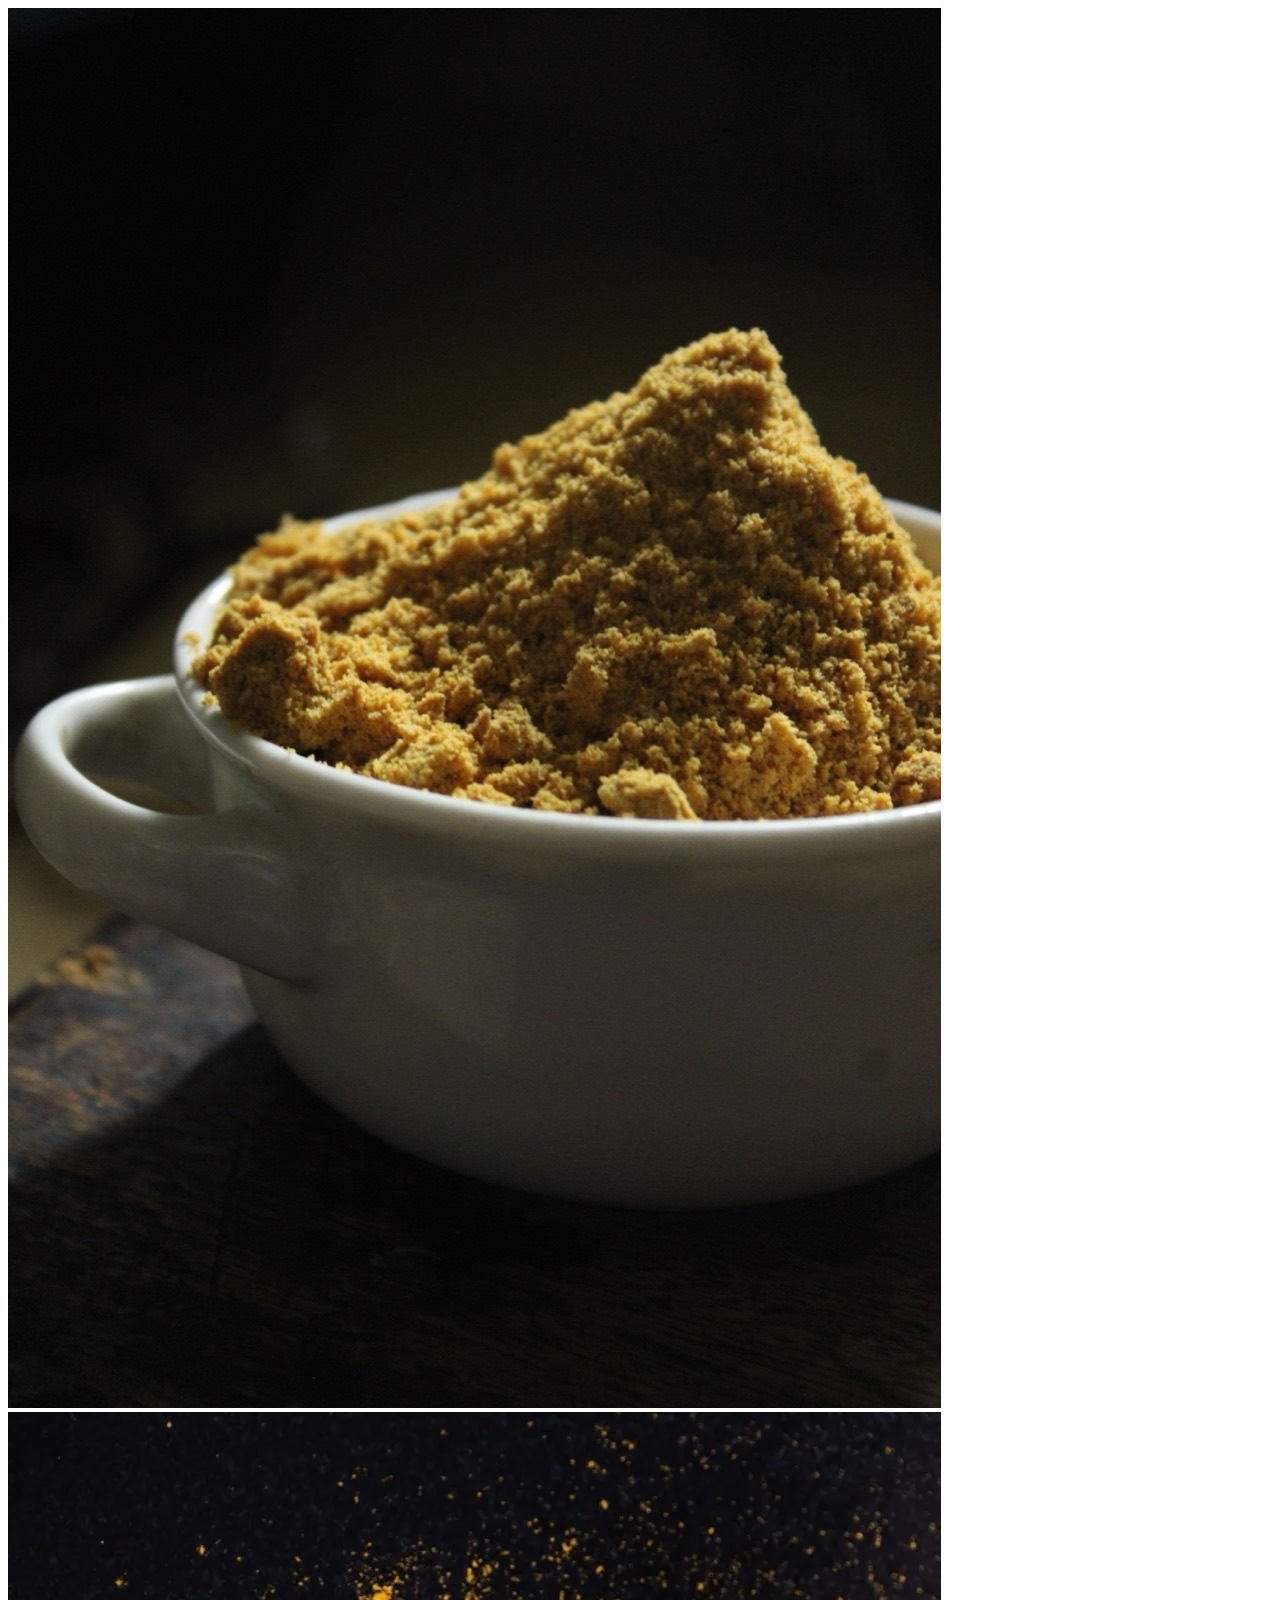
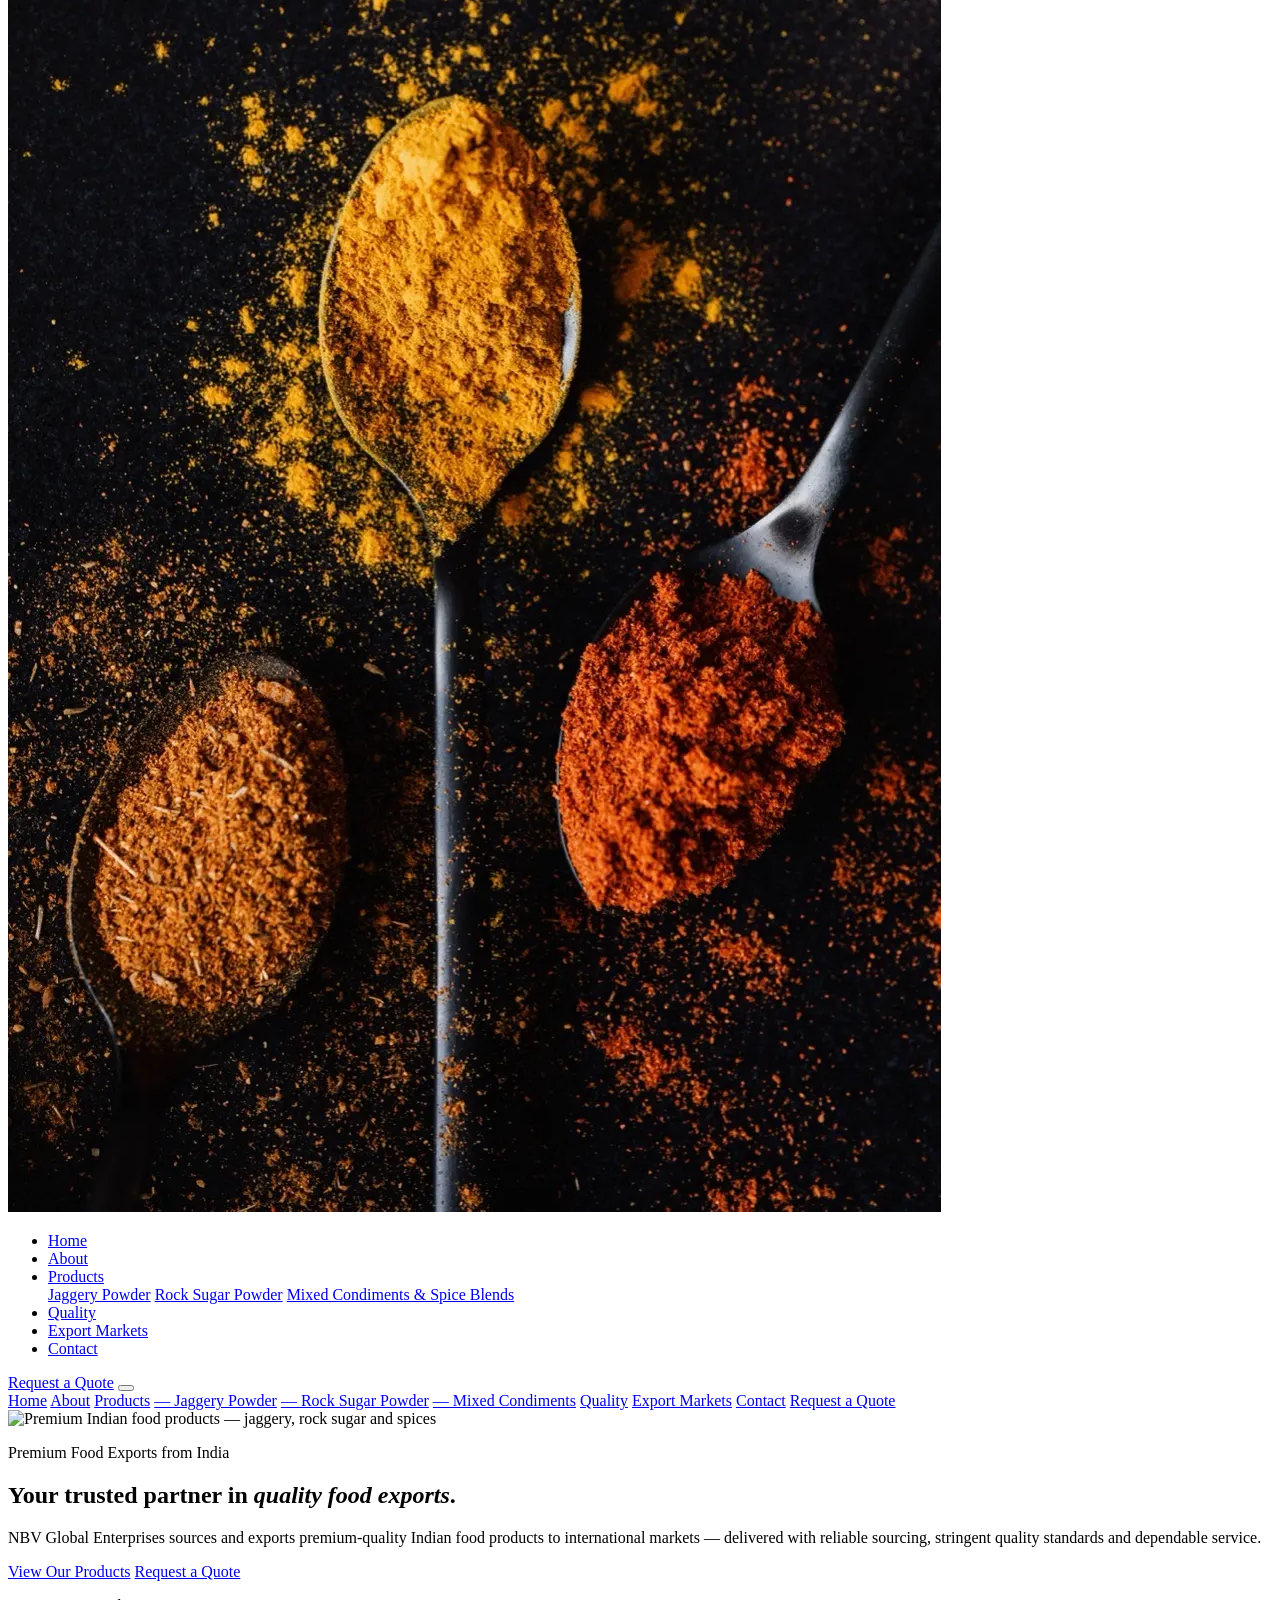
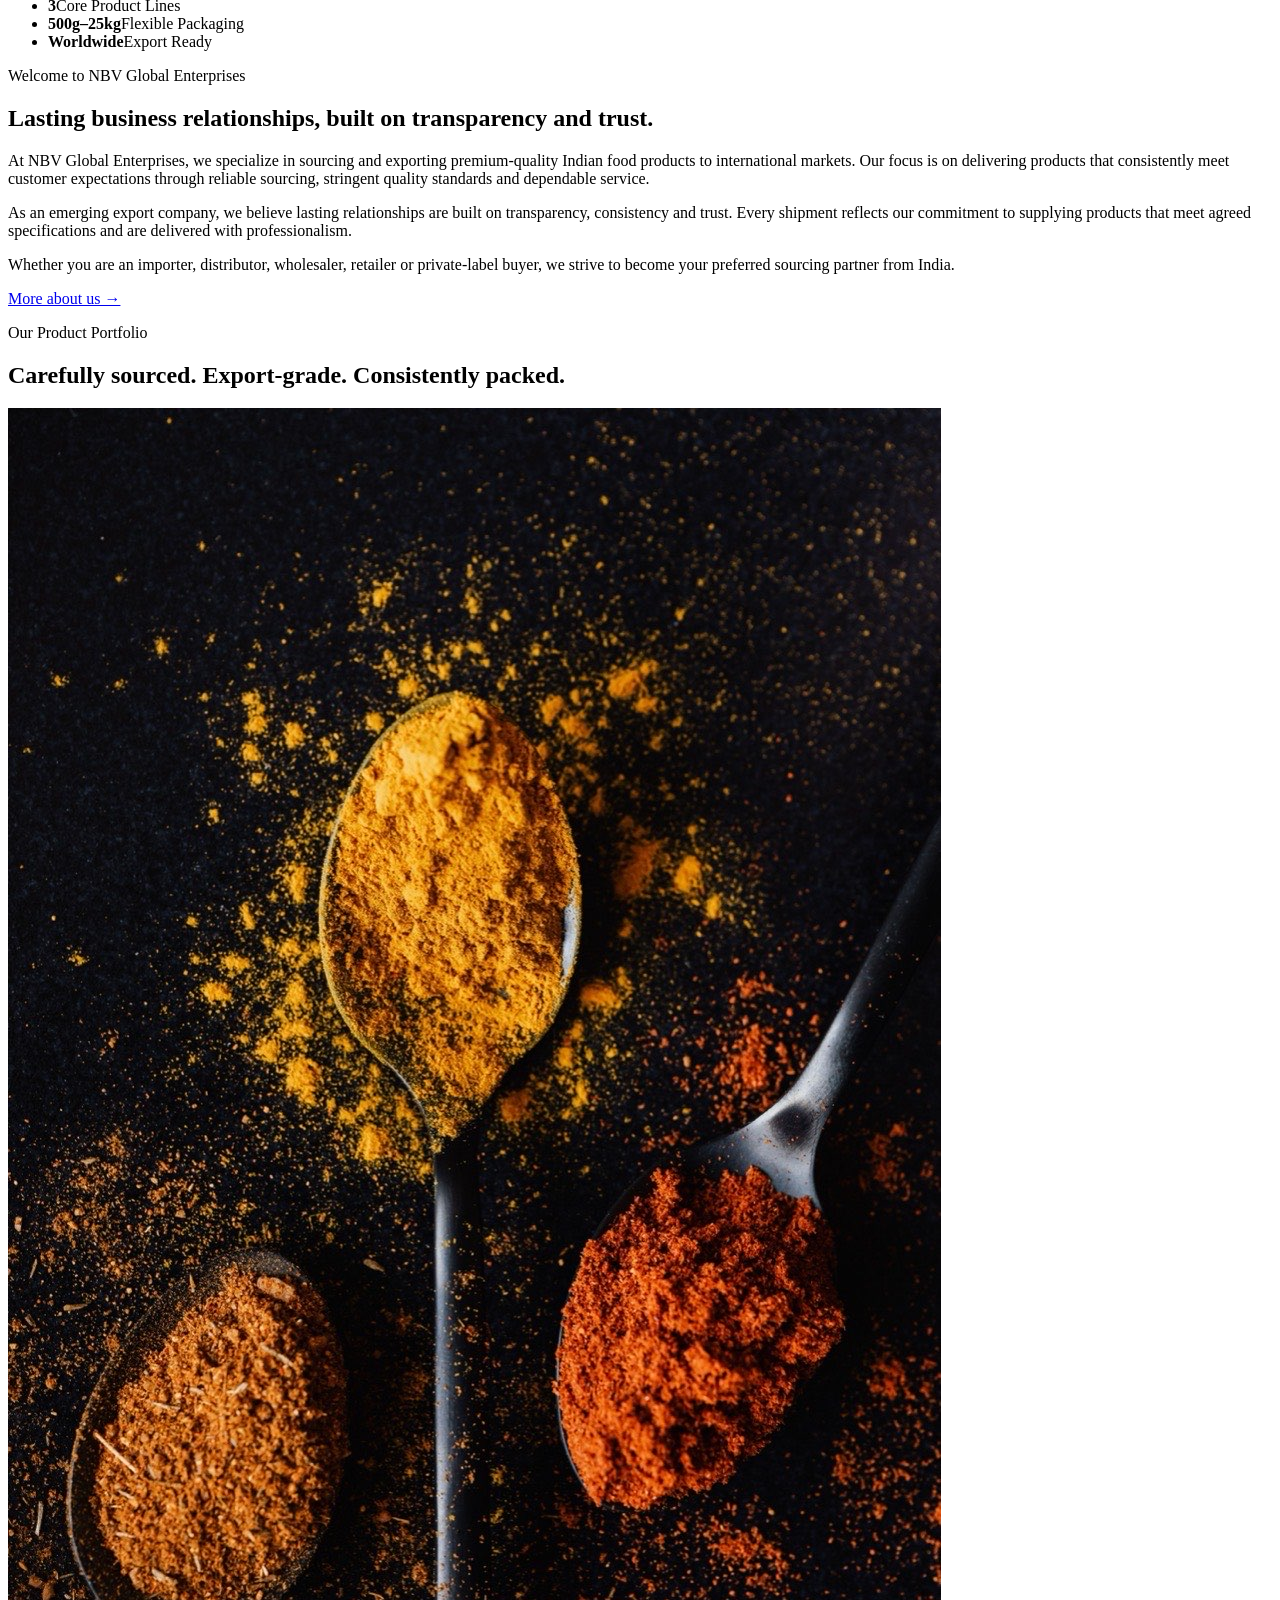
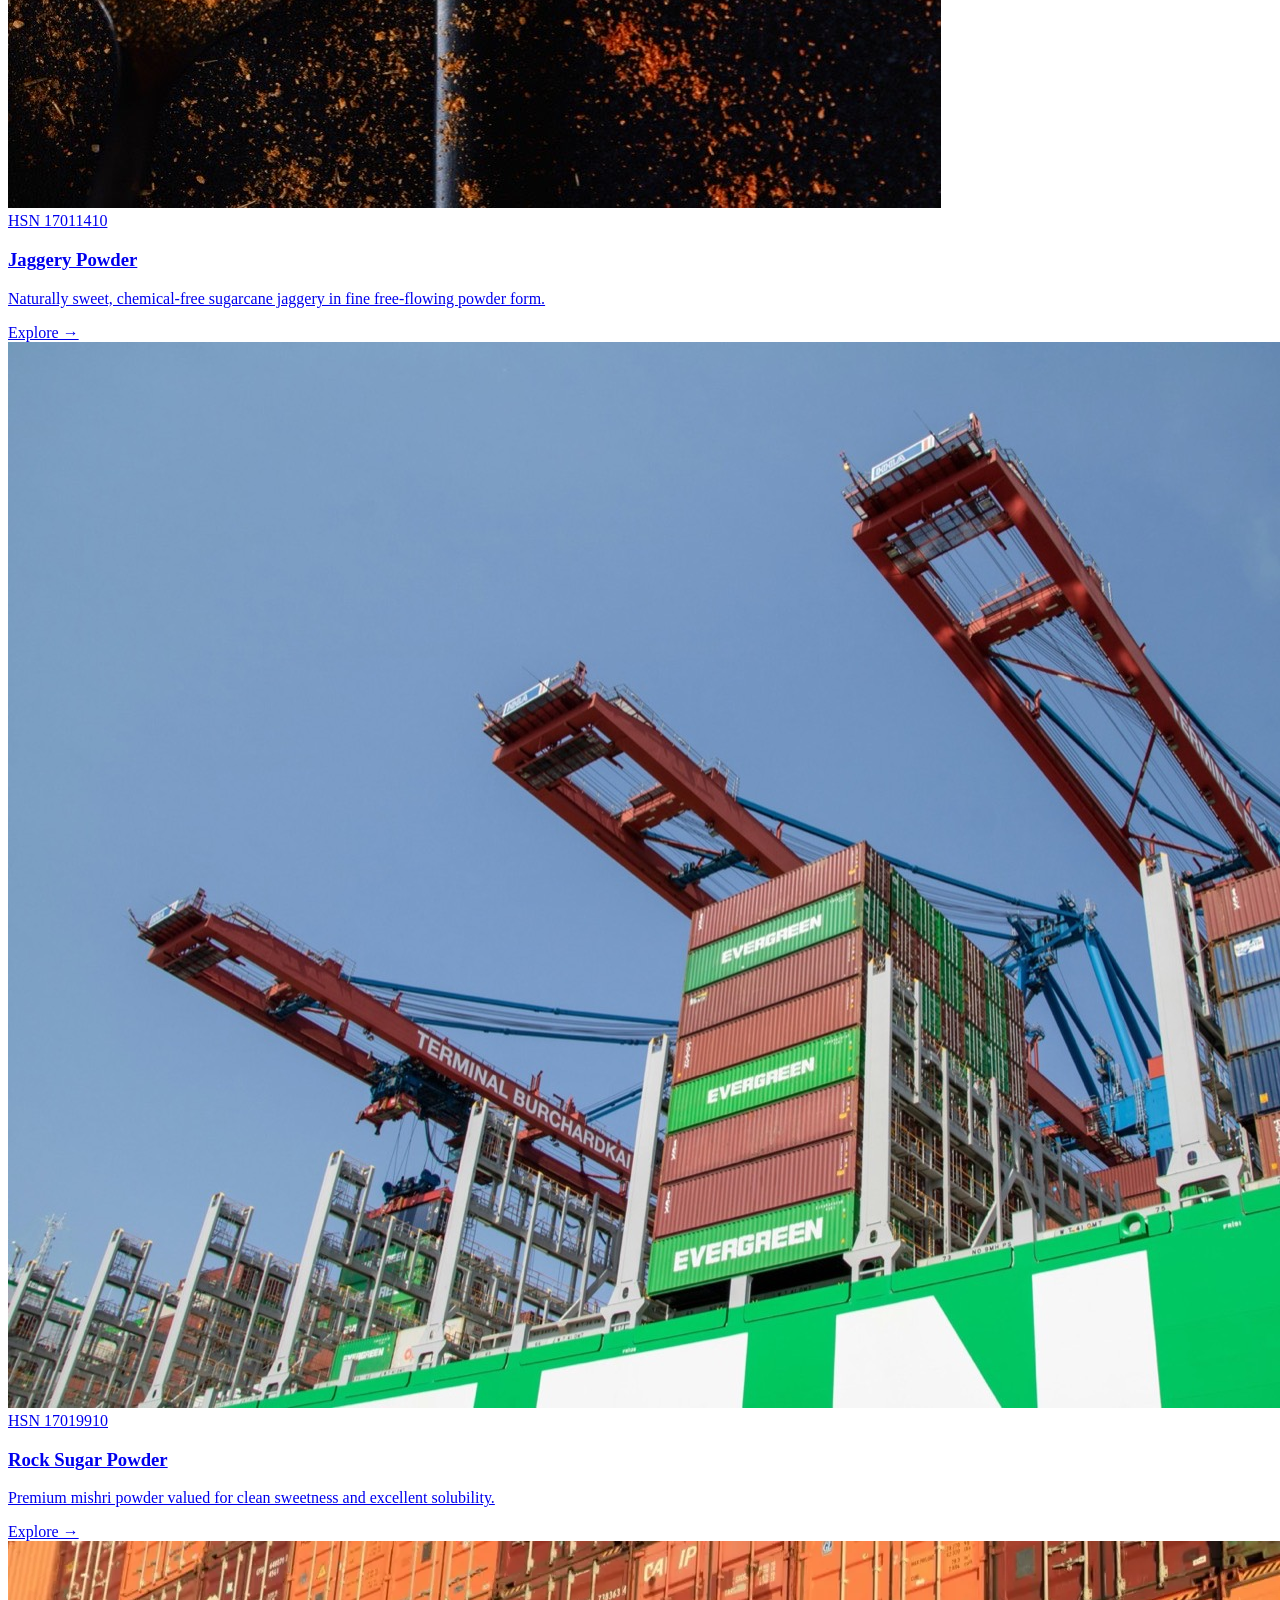
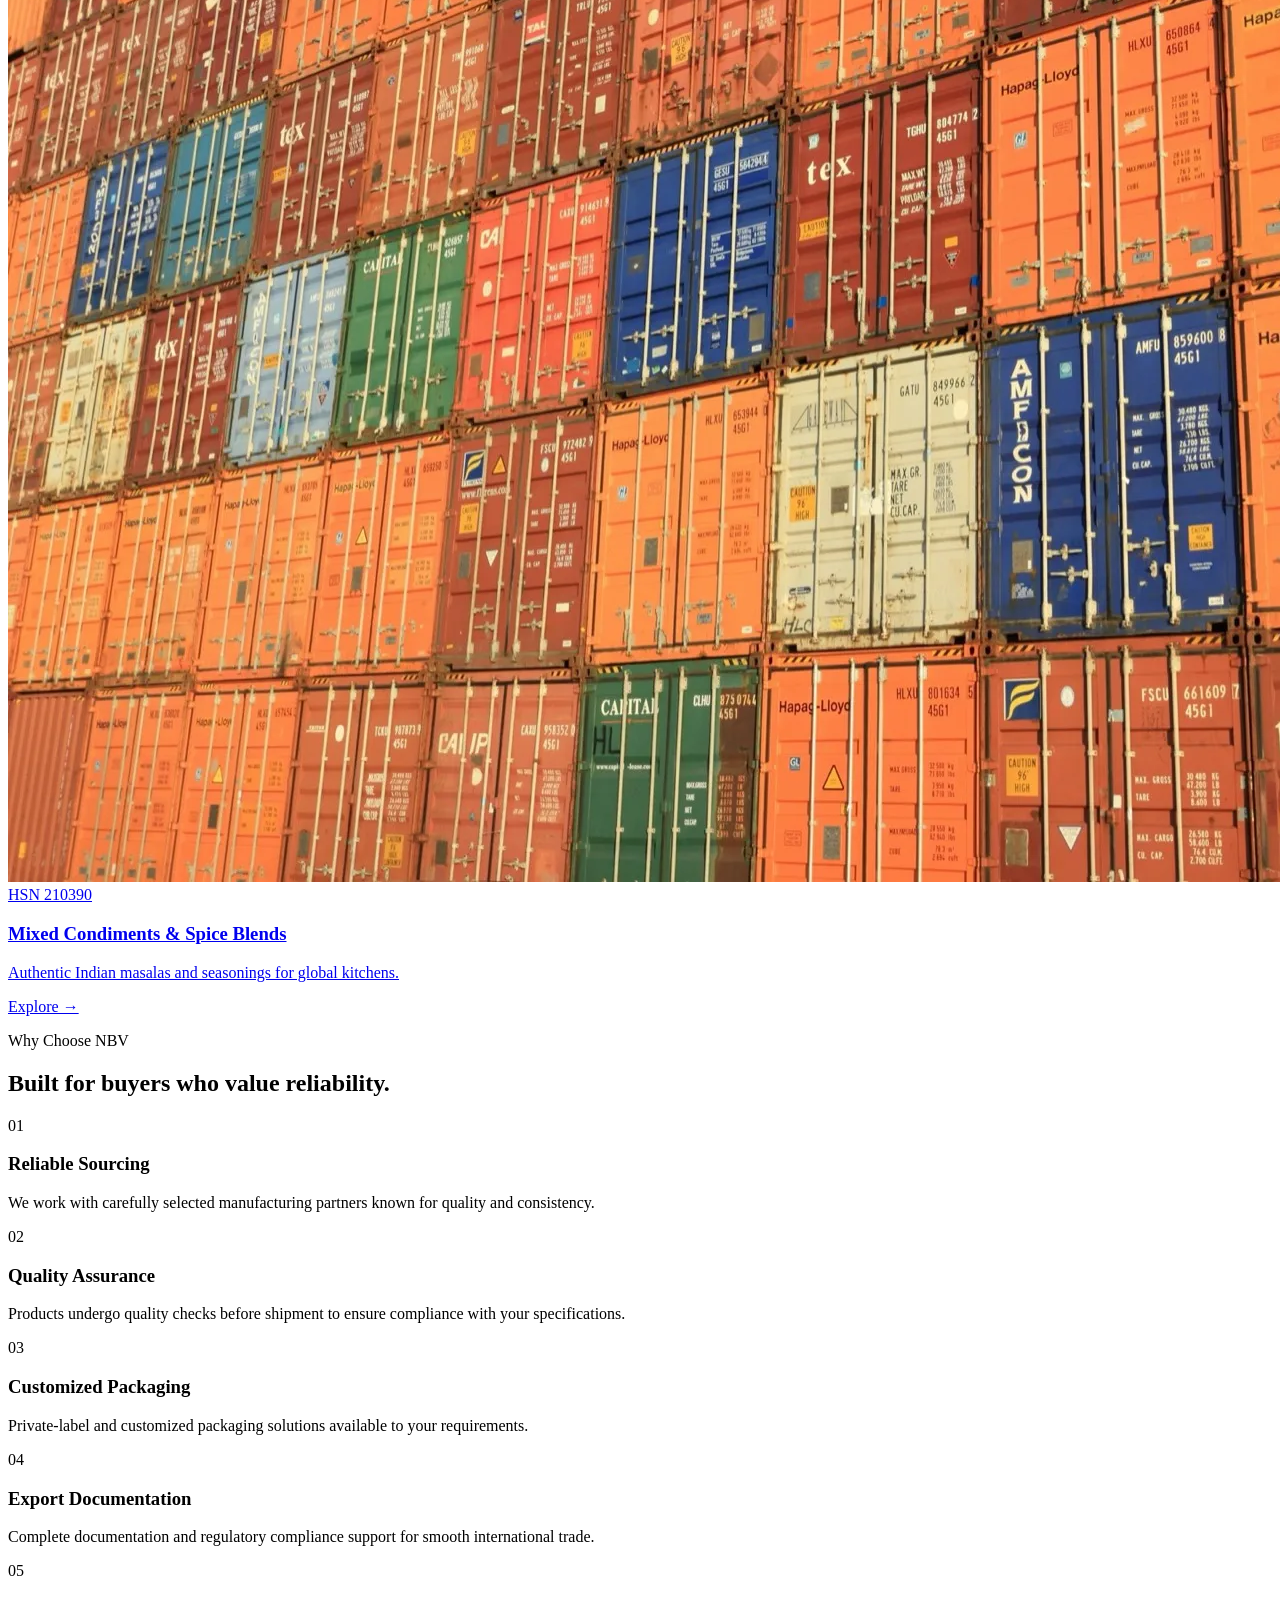
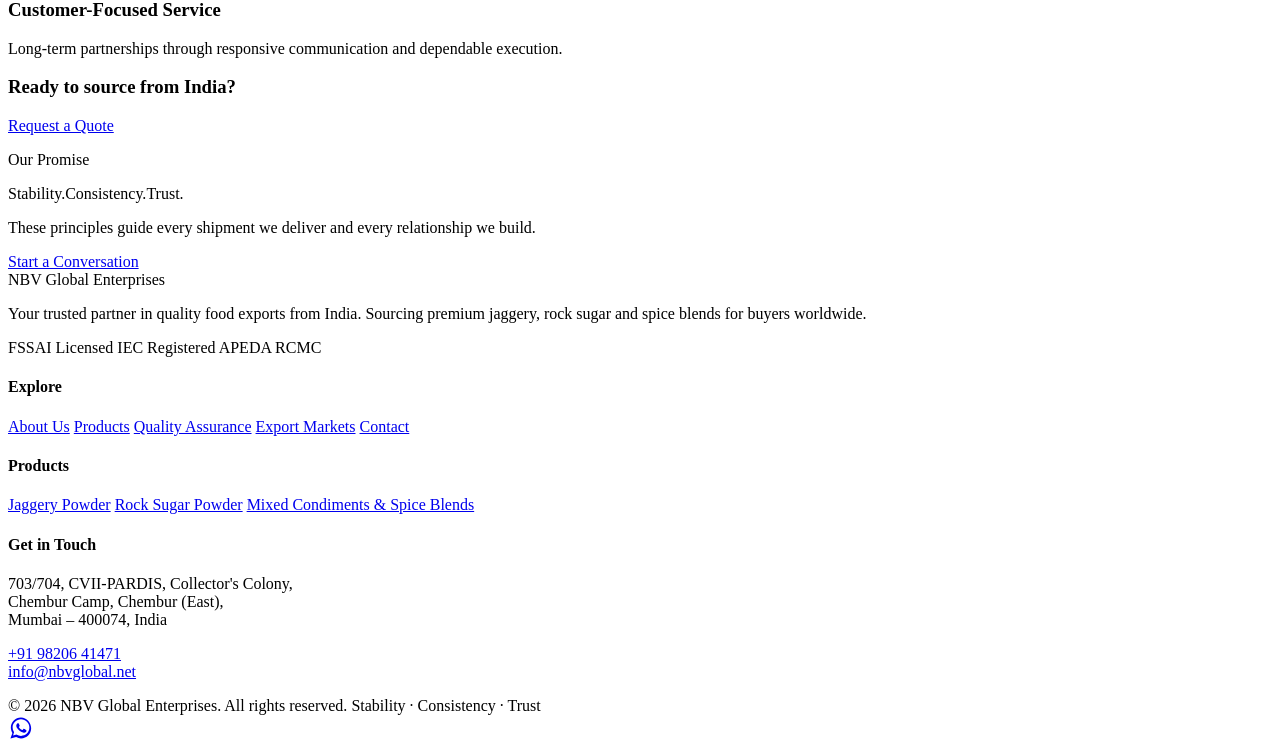
==== index.html @ 118f55ab "Add files via upload" ====
<!doctype html>
<html lang="en">
<head>
<meta charset="utf-8">
<meta name="viewport" content="width=device-width, initial-scale=1">
<title>Home · NBV Global Enterprises</title>
<meta name="description" content="NBV Global Enterprises exports premium Indian food products — jaggery powder, rock sugar and spice blends — to buyers worldwide.">
<link rel="preconnect" href="https://fonts.googleapis.com">
<link rel="preconnect" href="https://fonts.gstatic.com" crossorigin>
<link href="https://fonts.googleapis.com/css2?family=Newsreader:ital,opsz,wght@0,6..72,400;0,6..72,500;0,6..72,600;1,6..72,400;1,6..72,500&family=Hanken+Grotesk:wght@400;500;600;700&family=IBM+Plex+Mono:wght@400;500;600&display=swap" rel="stylesheet">
<link rel="stylesheet" href="assets/styles.css">
</head>
<body data-page="index.html">
<header class="site-header" id="siteHeader">
  <div class="wrap header-inner">
    <a class="brand" href="index.html" aria-label="NBV Global Enterprises home">
      <img src="assets/logo-white.png" alt="NBV Global Enterprises" class="logo-light">
      <img src="assets/logo.png" alt="NBV Global Enterprises" class="logo-dark">
    </a>
    <nav class="nav" aria-label="Primary">
      <ul><li><a href="index.html" aria-current="page">Home</a></li><li><a href="about.html">About</a></li><li class="has-menu">
  <a href="products.html">Products</a>
  <div class="submenu">
    <a href="product-jaggery.html">Jaggery Powder</a>
    <a href="product-rock-sugar.html">Rock Sugar Powder</a>
    <a href="product-mixed-condiments.html">Mixed Condiments &amp; Spice Blends</a>
  </div>
</li><li><a href="quality.html">Quality</a></li><li><a href="export-markets.html">Export Markets</a></li><li><a href="contact.html">Contact</a></li></ul>
    </nav>
    <a class="btn btn-solid header-cta" href="contact.html">Request a Quote</a>
    <button class="burger" id="burger" aria-label="Menu" aria-expanded="false"><span></span><span></span><span></span></button>
  </div>
</header>
<div class="mobile-menu" id="mobileMenu">
  <a href="index.html">Home</a>
  <a href="about.html">About</a>
  <a href="products.html">Products</a>
  <a href="product-jaggery.html" class="sub">— Jaggery Powder</a>
  <a href="product-rock-sugar.html" class="sub">— Rock Sugar Powder</a>
  <a href="product-mixed-condiments.html" class="sub">— Mixed Condiments</a>
  <a href="quality.html">Quality</a>
  <a href="export-markets.html">Export Markets</a>
  <a href="contact.html">Contact</a>
  <a href="contact.html" class="btn btn-solid" style="margin-top:8px">Request a Quote</a>
</div>
<main>
<section class="hero">
  <div class="hero-bg">
    <picture><source srcset="assets/hero.webp" type="image/webp"><img src="assets/hero.jpg" alt="Premium Indian food products — jaggery, rock sugar and spices" fetchpriority="high"></picture>
    <div class="hero-scrim"></div>
  </div>
  <div class="wrap hero-inner">
    <p class="eyebrow light reveal">Premium Food Exports from India</p>
    <h1 class="reveal d1">Your trusted partner in <em>quality food exports</em>.</h1>
    <p class="hero-lead reveal d2">NBV Global Enterprises sources and exports premium-quality Indian food products to international markets &mdash; delivered with reliable sourcing, stringent quality standards and dependable service.</p>
    <div class="hero-cta reveal d3">
      <a class="btn btn-solid" href="products.html">View Our Products</a>
      <a class="btn btn-ghost" href="contact.html">Request a Quote</a>
    </div>
    <ul class="hero-strip reveal d4">
      <li><strong>3</strong><span>Core Product Lines</span></li>
      <li><strong>500g&ndash;25kg</strong><span>Flexible Packaging</span></li>
      <li><strong>Worldwide</strong><span>Export Ready</span></li>
    </ul>
  </div>
</section>

<section class="intro reveal">
  <div class="wrap intro-grid">
    <div>
      <p class="eyebrow">Welcome to NBV Global Enterprises</p>
      <h2>Lasting business relationships, built on transparency and trust.</h2>
    </div>
    <div class="intro-body">
      <p>At NBV Global Enterprises, we specialize in sourcing and exporting premium-quality Indian food products to international markets. Our focus is on delivering products that consistently meet customer expectations through reliable sourcing, stringent quality standards and dependable service.</p>
      <p>As an emerging export company, we believe lasting relationships are built on transparency, consistency and trust. Every shipment reflects our commitment to supplying products that meet agreed specifications and are delivered with professionalism.</p>
      <p class="lead-line">Whether you are an importer, distributor, wholesaler, retailer or private-label buyer, we strive to become your preferred sourcing partner from India.</p>
      <a class="text-link" href="about.html">More about us &rarr;</a>
    </div>
  </div>
</section>

<section class="portfolio">
  <div class="wrap">
    <div class="section-head reveal">
      <p class="eyebrow">Our Product Portfolio</p>
      <h2>Carefully sourced. Export-grade. Consistently packed.</h2>
    </div>
    <div class="prod-grid">
      <a class="prod-card reveal" href="product-jaggery.html">
        <div class="prod-img"><picture>
  <source srcset="assets/jaggery.webp" type="image/webp">
  <img src="assets/jaggery.jpg" alt="Jaggery Powder" class="" loading="lazy">
</picture></div>
        <div class="prod-meta"><span class="hsn">HSN 17011410</span><h3>Jaggery Powder</h3><p>Naturally sweet, chemical-free sugarcane jaggery in fine free-flowing powder form.</p><span class="text-link">Explore &rarr;</span></div>
      </a>
      <a class="prod-card reveal d1" href="product-rock-sugar.html">
        <div class="prod-img"><picture>
  <source srcset="assets/rock-sugar.webp" type="image/webp">
  <img src="assets/rock-sugar.jpg" alt="Rock Sugar Powder" class="" loading="lazy">
</picture></div>
        <div class="prod-meta"><span class="hsn">HSN 17019910</span><h3>Rock Sugar Powder</h3><p>Premium mishri powder valued for clean sweetness and excellent solubility.</p><span class="text-link">Explore &rarr;</span></div>
      </a>
      <a class="prod-card reveal d2" href="product-mixed-condiments.html">
        <div class="prod-img"><picture>
  <source srcset="assets/mixed-condiments.webp" type="image/webp">
  <img src="assets/mixed-condiments.jpg" alt="Mixed Condiments and Spice Blends" class="" loading="lazy">
</picture></div>
        <div class="prod-meta"><span class="hsn">HSN 210390</span><h3>Mixed Condiments &amp; Spice Blends</h3><p>Authentic Indian masalas and seasonings for global kitchens.</p><span class="text-link">Explore &rarr;</span></div>
      </a>
    </div>
  </div>
</section>

<section class="why dark">
  <div class="wrap">
    <div class="section-head reveal">
      <p class="eyebrow light">Why Choose NBV</p>
      <h2>Built for buyers who value reliability.</h2>
    </div>
    <div class="why-grid">
      <div class="why-card reveal"><span class="num">01</span><h3>Reliable Sourcing</h3><p>We work with carefully selected manufacturing partners known for quality and consistency.</p></div>
      <div class="why-card reveal d1"><span class="num">02</span><h3>Quality Assurance</h3><p>Products undergo quality checks before shipment to ensure compliance with your specifications.</p></div>
      <div class="why-card reveal d2"><span class="num">03</span><h3>Customized Packaging</h3><p>Private-label and customized packaging solutions available to your requirements.</p></div>
      <div class="why-card reveal d1"><span class="num">04</span><h3>Export Documentation</h3><p>Complete documentation and regulatory compliance support for smooth international trade.</p></div>
      <div class="why-card reveal d2"><span class="num">05</span><h3>Customer-Focused Service</h3><p>Long-term partnerships through responsive communication and dependable execution.</p></div>
      <div class="why-card cta-card reveal d3"><h3>Ready to source from India?</h3><a class="btn btn-solid" href="contact.html">Request a Quote</a></div>
    </div>
  </div>
</section>

<section class="promise reveal">
  <div class="wrap">
    <p class="eyebrow center">Our Promise</p>
    <div class="promise-words">
      <span>Stability.</span><span>Consistency.</span><span>Trust.</span>
    </div>
    <p class="promise-sub">These principles guide every shipment we deliver and every relationship we build.</p>
    <a class="btn btn-solid" href="contact.html">Start a Conversation</a>
  </div>
</section>
</main><footer class="site-footer">
  <div class="wrap footer-grid">
    <div class="foot-brand">
      <div class="foot-word">NBV <span>Global Enterprises</span></div>
      <p>Your trusted partner in quality food exports from India. Sourcing premium jaggery, rock sugar and spice blends for buyers worldwide.</p>
      <div class="cert-strip">
        <span class="cert-badge"><span class="dot"></span>FSSAI Licensed</span>
        <span class="cert-badge"><span class="dot"></span>IEC Registered</span>
        <span class="cert-badge"><span class="dot"></span>APEDA RCMC</span>
      </div>
    </div>
    <div class="foot-col">
      <h4>Explore</h4>
      <a href="about.html">About Us</a>
      <a href="products.html">Products</a>
      <a href="quality.html">Quality Assurance</a>
      <a href="export-markets.html">Export Markets</a>
      <a href="contact.html">Contact</a>
    </div>
    <div class="foot-col">
      <h4>Products</h4>
      <a href="product-jaggery.html">Jaggery Powder</a>
      <a href="product-rock-sugar.html">Rock Sugar Powder</a>
      <a href="product-mixed-condiments.html">Mixed Condiments &amp; Spice Blends</a>
    </div>
    <div class="foot-col foot-contact">
      <h4>Get in Touch</h4>
      <p>703/704, CVII-PARDIS, Collector's Colony,<br>Chembur Camp, Chembur (East),<br>Mumbai &ndash; 400074, India</p>
      <p><a href="tel:+919820641471">+91 98206 41471</a><br>
      <a href="mailto:info@nbvglobal.net">info@nbvglobal.net</a></p>
    </div>
  </div>
  <div class="wrap foot-bottom">
    <span>&copy; 2026 NBV Global Enterprises. All rights reserved.</span>
    <span class="foot-tag">Stability &middot; Consistency &middot; Trust</span>
  </div>
</footer>
<a class="whatsapp" href="https://wa.me/919820641471" target="_blank" rel="noopener" aria-label="WhatsApp">
  <svg viewBox="0 0 32 32" width="26" height="26" fill="currentColor"><path d="M16 3C9 3 3.5 8.5 3.5 15.5c0 2.4.7 4.7 1.9 6.7L3 29l7-1.8c1.9 1 4 1.6 6 1.6 7 0 12.5-5.5 12.5-12.5S23 3 16 3zm0 22.7c-1.8 0-3.6-.5-5.1-1.4l-.4-.2-4.2 1.1 1.1-4.1-.2-.4c-1-1.6-1.5-3.4-1.5-5.2C5.7 9.8 10.3 5.3 16 5.3s10.3 4.5 10.3 10.2S21.7 25.7 16 25.7zm5.7-7.7c-.3-.2-1.8-.9-2.1-1s-.5-.2-.7.2-.8 1-.9 1.2-.3.2-.6.1c-1.7-.8-2.8-1.5-3.9-3.4-.3-.5.3-.5.8-1.5.1-.2 0-.4 0-.5s-.7-1.7-1-2.3c-.2-.6-.5-.5-.7-.5h-.6c-.2 0-.5.1-.8.4-.3.3-1 1-1 2.5s1.1 2.9 1.2 3.1c.2.2 2.2 3.4 5.3 4.7 2 .8 2.7.9 3.7.8.6-.1 1.8-.7 2.1-1.5.3-.7.3-1.4.2-1.5-.1-.2-.3-.2-.6-.4z"/></svg>
</a>
<script src="assets/main.js"></script>
</body>
</html>
---- assets/styles.css ----
���� JFIF   H H  �� �Exif  MM *           >       F(       �i       N       H      H    �       �      �      �    �� �" ��           	
�� �   } !1AQa"q2���#B��R��$3br�	
%&'()*456789:CDEFGHIJSTUVWXYZcdefghijstuvwxyz���������������������������������������������������������������������������        	
�� �  w !1AQaq"2�B����	#3R�br�
$4�%�&'()*56789:CDEFGHIJSTUVWXYZcdefghijstuvwxyz�������������������������������������������������������������������������� C ##########�� C		$$$$$$$$$$$$$$$$$$$$$$$$$$$$$$$$$$$$$$$$$$$$$$$$$$$��  q��   ? ����׽t�z���p��謉&�k�G�F�=��F��u�R�&+��v+���`@�|�!${���HY����KrE%��⺻{q��'#�(σO���=+RiE �f�3a��iEo��y!ec+�X�+H
u0��m.ib��1M�K���Fi	���Fh�qU$�3�͝�CD3O�˖��;���r�Wd�i7$��U����(��N*h]�5�)7��z���QC>+N+"i��ڞ!v���=��v�����яj���飱�[KA�J�s)��U���q]"�ڦ⋁έ�2ف�V� �!�
.0��;��J�`;��0
����
��;�ϒ!YҠ�,��g�U�3gQX�h\Σ���n �oK �@�i�\���9�s]��a&I<��4��fcT]��|"sJD3I�̔毴lj&��셑�-LY����M�5Z���(6s/��	���O�T{j�Drʑ�<5U��tr[�) ��3�P0?J��+a���otFF�D�*VLS1[&f�斓�����D�-��-2n&ih����`�4�P��
\PKIE11Ԣ��*�!�\S���U�q�����M��KN��LS�a\����P(�\:�S�Ub[K�Zp�+��\S���U�q��4�R❅q����1N�q(��8
8R�.*�!(�;��a\f)qO��a\n(����N�r:^j@8b��q�MH�8S�iإ�Fi���(�HM7u+��曚a`)�`���I�M�F\���.����9����!7�2jA�O����N
jc�i�@(�,��4m��
��.i��g*:S|�U35D�Vn�4T�x�Q4�@�P����Ɖ}��z��TFL�N�6TQm�5��b��a�b�6j��1��e�2jU�Ҵ��W�4�Rj���� �T�ReQ-���W�1OT�ں#ғch�b�D�I�v(� E�Q� m�(� 6�����S�F(��QO�&(��6���n)XbR�E QK�,PiqF())أ�2�u&(�E���N�&(��ӱF(�\m%;b� �)ؤ� �Z(R�� JCK�1H�S�I� e�
@%�1@�0�K�1J�q�R�X��Q@	E-&((���1)���I�,����q(���E-%�QKHzP
JZ)JJZJ@&i)M%
Lъ1H�i1E�<Rf���E.)1@	F)ih(���n#�tV'�\�g�ܳ������/SҴ�2+����U��KG������}	hz���
���,.��m�W�$z)�X�h&+)�][�;�,�eXT��c���Jnǭ ���SP+��V{���v6�p*p+��P�QmHz�b����Y��55{֔���XGNx5���W��E�,��Zh� �wVmV�J�$T�:�&9�J�&���5�sg�J��g�ͺ�������W�� ּ�X�kkҷa��U�TV�*+6c�em��(��
)Ya��Sb���%.�}4��m�@�
{�*��⁤,�T��
�=��{�w���kKrgKv+}Dz�l���Z���v{���5�����.���7gz�@�"[��kyKV��ޓ�,ݫ�6Fm��e�E���h4�{T��~����\�M��=�����gڶU��g,�?���g�Ji��J�>��N��P���wme�U^�zV��.��Ke�՝-�;W�MgY3��WL+ʒ89m�:Vl����k�Ց5�+��S�tNFH*���Q,�t�b�#3�t�sREU^<V���	"��������Zx�j��f����fM ��zT�w� ��v���.d>FS��qM1�̅�����)M��q4��b��Rюi�H)��
�K-2�5D�(�%�,.i��S�2X���
p�7�)إ�]�؀R���bn7�)qO��ln)qO�V&�1K��b���1IO4�m(��zR�4X��ӂ���RD�4)��O����)�SK
W���wR�.>Q���
�4n���L�ب2iNMm�0Tb64����ԛ�d4�I�>H�*p�jv�2�ӄLj��\
4AfF!�5 �0�Fӊ�8��6�?(�M.*�\Uv�������h�EDӊ�{�z��U��(�P5�p*�\
�k�SU��W4�F񠍖���\��3�Q��;ķ�����n	�I�޳T�֬ ��er"���a�,kW1]q�{�Ji��=jA_X�J#Z�RF.�3�
�`��
uh���F��J"����da@��-�b�R��	F)qK@��J7b�F(�Q�~)1E�n(�b�R�R��b���@�Ȥ�?b��b��RR�QN� ���Q@	M��h�)أ�m�( �4Ө� 7b��) �)��L�E?�b���N�.(�b��Z,1IRRb�)*LRHdx��I�H���;��m�) �1N"��
JZ(�\R�H����h�;�X�M��J�IN���I�wJ!��R�b�Z) �IJi(�R�JCb�� m&)Ɠq�S�1HbPiqIH���,g���MN+F�L5f*h���Պ��;���s]�����5��Mt�w�1�^F#s֡Zǿi������SR5�햰S�Sm��޼
�f�b�=�=IH�V�R����j����)QgB��V���j�ּ�uv~��[��t�jgz���U�R'��b6��F+wz���X��ۥQ{�I�T�ٺԿن����ԙ�K�8�f�\�ܥ;���Z�H��"��bEo[�Hͤ欀1T�qV�ԁ)�4��H)�b��Qk^iEb]L(E� G��upȬ�zpkT�gom8ⷠ�b����������
M�c���V3��LԌ��7TA�h��lh�A�+VM̘�*�=�g4��g#5��]��5�^�ֹ+�	&��)�\�taޤĵk��������+Ch��V�z~kf��q[1Z�t�܊H�SN����ں��'�E.p�ʋ�A��u?f�kp(�ac�k!�Q�A�]3B*��*ԅc�k`;Tl=+�h���Z)c�{qT�мuNH�U"Z9�mǥeOlj��Vt��ֺ!2N.��ڱ.-Ga]��V%ŽwS�s�=�+&X}�����k
xq^�:�Jg1,U�,U��l�����+����G龈�䎪4gһ�Н� ԃA>�����Г�y��C�U��$nH��t=���ZF;U<R�
��L:aE^[v��t����ڰx��,-�$��@���]��X�Y�[�U�&Tlr�*�E[�E�����y@�h�&+YҪ�WDda(��SqV*,b�FXm-.)qVd���R❉�\R�Zv��(❊]��+��f��P)�P)�S)�	�N��*ћb�N�R$n)�R��
v$ ��-B�Q֗�n=iqK�Zv�S�(lR)�d
a �KR�V���j2OjP�jG�HM?�s֥[p:�|�9�W'����U�b�GJ|��HB��N\
���Af�Pu��EUf�\��H�M���)�@+-�{�R��\�*#qX�vW{��\�Į�Dh�q���#ְ��ޫ=�=+�X�eE�vVk�X�p�21�"L�SH�{��U^�5�M%d�I��E��cQ�5Z+6��4��S�Q`#���52�V"kh�lM��)m�[sV܊�A�	UCPb��"�ju��db��)&(�f�#�+[3�S�*#�֓u+��-W�OE�bZ)�杚bF(���RҊ LRb�E 7S�E0�)Ԇ���P1��)) �RR�EPb�Z(���ъV���RR���1@��Q@\m�(Ĥ�b�Qa��b� �\Q�,1����H��% �QKL�.(���S���)��Hh�Rb�I�H⒟�i��Ģ�))��C@�4��� ��K@�J(�M4�(�R�R ��Q�2�R))(��@4�KF)X����1I�Z)��)i( �%:�Ci�iƛR�S�IK������F�RRրXI5��^��J��D��q�GO�Vݽ��`$���5�֤��Ҩ���\;WCk�=`�C��i�y�xU�G�N�il͊�m,I �}����[P �&���īkaӊ߷��[�����\͚إ���?b�B��*J9��Q�B�����<8�q� l�qLCp�k*K�����;�Z�.�p��!x�8j�֟(���ZK�;� ڠ=��$�������s�a]^��{�j��G�Q�]�Ұ�w��l���ړ�-�8���!�U��pEuvW'��,zs)�Z�BɊ@��Z͚݆L�#l�kz	k&QУf���m\R`
RE���@Đ
̸Q���Vl�i¼��/uɮ��A�sRsZ�L�V���+��+Y�� ��`V�(1X����͌���?��A���"J��1�hQ2P31���j�UwLզ#%���k:UWQV�X�xꔑּ�:�RkD�ѓ"
ϑ+m�f�׌��2!���:Ǟ"�+�k j���tF���<�K����\��K]0zU����J����Ӿ�E��H�+��'�z���*��ҧ�2d�6O�\b��	}+Ӿ r*�ڠ�G��r#��C�B4�;W��J+1��[Ƭ��Κt��*��n{W?p�#aI����fm#����+�&��5&�Z��2\�k���ż ��19�2��觖ԫ��:��2���O��)�Yq_RC���+�� ��Iiv�$����}ǂ�pk����c�'���Q��d~������s��ɫ�R�á����[��dz�O���r���c���.�� +:�mY�ݫ ��P�ũ�-�#<W%qi-�m�Wٚ����Ex��<.�f�y�����Wj��fT\��/�\U��i�d)*�����@��%tψ�9E٠�8
@�ͦ(��4�����N��\S��& ��L�Ɛ�[,qI�U&���K��j�f�j�y���W��5Q�ɕ;BӼ�t\Ր��RG+e"�����zRyG�>Q\���ˎj�TQɨ^E4�+�)6;t�7�jx�AY;������0��I�Ңi�^(�1�iI�5�B��C��T�|�Ff�f�MB�Y�ŪF�����5���U��ޱ�ch�5���]b����V5�*�ʑ��uQ���5��Z���i3eM"�]�v�cҫM5��e���z���4��T~i3M���S�J��e((CR�njEOZ��Մ����sH����	5~;c�W����xc�u���ڴ#��8���v�һ�F��6f�kS��V��K��T���3�Ԣ
�1)�D����s�E1��nyB�h=��b�9���<x�	`�g���Ff9$S���DES ��z
̲�T�ԡ�Ln%�� 5T5J�2Z&�
`4�T@���Rf����4RSii((�b�R�RT�� �Q�~(����� �b��Zv���Q�@3ړb�#���Qa�m!�b��������)�b�\m'JZ((����H��~)1@�J~)��0���@����i)��)1��:�b�ҸE��M4�)���R��@�����JuQ`E;��1(�P���R��1O�%0b�Z@4�i%&(���RT�ch�4��R�I@h������h��f�V))Ԕ�q��Ԕ������F�RR�� T�y��A����WQc�W#`��le��^:�%���R�Ez6��^a�Oҽ'K��_1�N�E�wVh �ۨ W3g ��tV�q^D��~ +VV,Z�=b�5��kYѽ]F��\��2+C��$^(r���r�\�]��y�+�l�,����t<Vx�����}fwVRY�+�6���r�sZ��#�,�s���,GVrcFLV%�V�Zn{WI��Jӎ�c�d�g1�=*���u)hO�Q�W`q��ڡk ���kPj�����r�-���!Z�,�Y�)Z����;ե��h��@�a@Oڅ1����Q�7,i�%׽gMt�Y�3�嚋 ˙�ް.5m�Y��ķj�.�g1�5v�YH���{T��oAW�E����t6ҜV*@R�Bv�R3��L��jĆLV�H!��Q����Yj^*��zS|�jb2]sU�&5�#��LU!ѵ$�A��И0zTmZb9ƶ���o]$����sZň��0���'�k��XH �֗$�K!�S-��_�X��q�����b�H�sP<�����N�ՠ��^v'
;�4��f}�̊8��j�rus("�%��s�+��yM?y� �3��[g;V���n>��#�����y�h4��
�ъ��˛���A�����I��z4>d�&�Ȭ�z
�����x�s��t:a��vf�ic U�U�p�s����z�9N�"G����c
)�y��%����H5اJX*�բ9S{�iT=*D�s\��JNA���I����M�}�ЅQPɳ�ښֳ���$f�p�d�vղ����\>��$�ȭѨ+�5#"�2+Ѣ�E�r��<7�>�d,��x���Odą8�-퀑O�ZǇ���
��e9�JV����cr�V[j|��84�z�[�,�^ k�N����9�)��%S*�k�jw�[K�ȣ�T�l1Һ��A�&a,�i^�Q-?ͬ���4�=w�Q�=��o8Pf��>�8�x�{E�5Y��R3TM)5�ĶZ��i���ک��QY�f�QE���`���V�s��U�T��:xe�i#���E>ޕh]�!]#Ν�}�U�Ud���gcQ�(�#��A���FK��P4�U�=+�UY�i"מi�;g�f��*�
ϞF���u��j��Cҍ��j��N��?�B�g�(��/��\Ȁ��K�9P*'**\M#.�S��������7W`����z��5Hy54��VW���b� &(�<
pZi�pZ�%H��ZF��BT�*�Ś��]0���R��Qc5a &�#��^�޻��9'\�Koj��i%�ZH+�4N9Vl���]��ڭ,@T긮���#�:Օ@)TT���qF)�b��E?�Pf�0�4�s"�Q����i�db��9�a�fKu��X�A�\u)�4�s�0iU�ܱj���j��RM����e���"�5(5
Ԣ�Fl~i(��HQE-�sN� ��KF(P�)q�0�LS�N�M;
�X�6�N�ɦ�Ù�Fڳ���u\��tV��]'�K�9�_T�1Q��O+)He%)�%IAM4�1HbQ@��IKA�n(����Z)n(�>��b�E?���Ju Q`F)Ԕ�LRS�I@�&)�R��.)h�1�N��Q���E��1F)���1���� �Rb�E �1N��	�Z1KN�6���HE 2�u ���� �RS�1H.2�v)8�a�����!��%?�
 m%>��6�ҝ�LP11�N��Q@�QEH����KQ�+Qv�����5�i6�%��&g8�BVg���8�z6�uӚ�+�]�w�W�����0�h����[K�W�i�y�v�s�+�B�����+Z+����׆N��ѱ����Չ����SJFEWG6�Le9�Ȭ+�2t�F+2�P3������� ٮ��FMb��D��b��t��+��pt֬)6+��1Z	�V��ZH*@j�*Q�@��T�7+��V����Md4
G?5�Ec�m�u�E��, ��K�\�ƨ�v[UF���E��-R��5�1�S-��P�s�jOj��d�@���:���	e�VV�zV�ہO�1_c�ƴ�t>H��!@�fK`*�&�],��Vl��c3VLUȥ-T�"X�c��k�sZ��Z��W$WGj�(%��Ԟ�mm�����;*�L\�� �Z�^E��)RB3P�zї�Pf��(�* +6D����v�q�L�6�θ���j�q5�:����Ij��������MsR�J��k�5fB�j����wv�$�ҽF&M�J�y�5�*�W�90)����+d��X�)Twg�Q���>m�)!U<ן�&ki����X7H��僩jl�5{�Q�W��Vu�ۀ5��q�y�g-^k�<B 梐���Ⲯ� �ŶE8��2�;�%+¼[�8�Ɔ�/[�TBZ�-j1upX
������ɥh���R����Ag���k�{M�ҥ� b���8Ily���=:�]��ɮ�-FF�����]��05�bp�����gE��OSQ���5Xr3A��T�5�~96�Ԋ��\�EH���s�q�u�q2�If����mZ݆�j�%bV�ϛF�A�+
@�;k���Z0!*#��M=���aI�][�{�k��`x�CT����[	��=Y�W��5�)�r@�P�+�m{�bBHZ���:9*��3����򸼽�sD�qR�5ٯ�Ҫ�h�j��.�3���Y�4f�	[2[2�EUخ��L�+2���R���4����Ǝ� �����a�W81MH+��Ӽ�%GJ�1�^�'̮�Z��vb)5:���T�	c]��g�OJp�ޯGmVDj��=�YV�f��sR����0�iȑ���*}�
_$T��Dd��5p��R��yj��P�j�Z@*��UZZ���sε��R'y��IQ3�%�u�:��J��0�+����7�\T�b��xZpJ�#O	S�V2kX�l�$��*UOJ��U����P1�d�+5m ����[�l(���g%�*�p{UՂ�$5�G,�\�q!�qJ�n����Ƭx���	�$n1N��j\Tj1R�b
3A�f����M �0�3mM�M��CB���
�Fh�����7z
�
)�"��3���"�� �즶dVd�Ü�,�F��yDR� ֳ��4X5�����
Ԣ�a�)�&��Qږ��p����,I��#x��W)<ȃ�յ���U�.r����C�W��S�
�SD���T�G4�h�ٮvғQ�&[gQҫ��k*K�w�My�Z�x�t{t�(5e6�r��sֵ`��޵�d�gI�g��MKo n]����g+m�U�,V�U+��R�53�Z�b���5c�Z(��4
ZJ^hi-- 7b�� LQ�v)(%8�m�N���S�1HbQE�Hih�1���m ���@%���m���b��i1@��b��	�LS�(���1J��1N��q�S�)i���PRS�I� m%<�R�SjB)��m�P0�������R�	�Ju�b��I@�---IW?���F�4����QE �F��iÊnZˊ�t���8d����|\5���*X��.�5�:}�@�WM��9�A�ox��b(ٞ�*�=N�|�ۆZ�l��� ��yr��v�8����x*�ޏZ��εn8�E��Qo�w�� hZ���֨O8�Z�m@z�9o�iX�k��s��|�뛒Քw;V�Bf���Mu�R�
�,�l��gb���[6@�x�V=��#e���M^� ��RO��10�Ιl�F������0zV�Pi6
��PJ�ap%<&)�ʂ*p�U��Q��`�*)�S|�h@��z�ՕPh�M�5�k�(ZH�)�9	��j4��g�ڪ�����Ke�WCm��X�ej��H�lFj�a��I*�n+D�d���*��4�l�-LqV(��M����犃�+��Ip�S��e�nb;L�dTV��k�э|��I��n͵�'�k�B�S��טh�I9�Q�Mp<r�ܻ�+D�I>\��Ia�ym�V��{��� @6քztHry������O�sM���nkN�2b!G8��mt!�_J�%��3=%c�n<35���|�=+��4��@�t��X�l�%��k[0�H��y�J�B�U��Hv��'��1���0��VM�$Zk:���kSZjǝ���Ҽ���n,Ez��R�\��� �_Y���s�]NF{d-���-�<V�������T׿Nm;\�he�1��[&R���dR���\�|L���֯��VlW��hE"�x�GIFz�E�d@�=���U�X�*�"�`��Ӛ�����&��9�
)
+j�=x�6���#�,�ۘ���6�V��+�ܬ�s����⹛�#��SxT�7�=+��2q��T���	<8�~�s����S��s��&�� �W�C2��g5L<Z>f�4G�$
��"\0���M%\��4o.M�W�a3%(�G��p�wE}6�DkS�!W8��y+t��5cS�W��nr�1qQ��+�ۨ������XԼ�c��\Ҡv���Qq��|�:��KD�(3֯,j���(��&�Ey�b�jFaP4����F��g���@*�KXJ��i�J����)5=sʩ�i��I����-\��s�4�%g�Y���i���٭��N�����❶�O	���r ��0��X�x�"SH��X�V����T(�J�Q!����ăڮ���R9'U���Օ��$#�L#��ӱ��r�BYX�p�S�U���- �EYb�q�hsM�4�I���Ă�Z��u��
��S�?=��7��P� �*P)j@*��3��)6�"0)�ҍ� Q�q4��`#`�j��T���K���FK~zW@pj���C�ʹδ8�Jb��{Tڳp)H�����֐� ��O!W3Vެ��h,"�X�Z��r�����n;�Ъ)r�v�� ���HҨ��8�)��ˎj'`�k30�<�fm���A9�K�z���g�dMlX��*�n�M)%k���?j�ZL��Y�ڢk3�^d��=%����q[���-��l�Z���(�/S�c%��g�+mzVe�*j�\�W���%w�w�沯&@pW��01�Ě�q��V�Ed�I�Pg&��I�R���s�֡b�QKڌPiiqF()h����� ���C@4��I�C�LS�I@���J@&))ԇ�m'�-% ��JCE.(�BQK�Z6�\Q� a��i) 
Z(������\Q� J(��BRR�R(JQIKHa�LR�LC1HEII�3�*JJ�#��SH�	E� ���J%%:�4�J(���1E(�����HR�Q�ԑh�� �RQN�&F�[ipEc
��Q�p���Y��#��l5�������kݸ�.���ǱZj��� �F:׌��$w���R;׍S
�R�a�V_Z�5a��䩪1�j�jNk�Xfl�����/��z���zֶ��N�[�*�;5�Y������gl͊��I�\�I�UKg��`Ӊ9�n�YJچ�zV-�b�Xm=+����\��
Ҋ� 6���AMH�VB�"[
�P8V�M�M4�R@��DENE7�KL��jJa�a�1Mc�b�H��hl�b����J��x�e����&�bj�HE/FMhGҨƵu2+D�l���*E9����kC��D`�kl�Vi�9�ł�$}�芞#�Br U�Kڝ���V�S�L<�vRM4�j�.�r�jԗ�~�S%m�YTإ���6�&U��kf-�#��9�:�d9k���q�=�*�2��`U�QT��u`I^$��.��Jy>�PM��Ƹ�9Y�#e��:�/p3�Y7W�$�8��x涅-MU%�:�ۻ�H���2MZk�U�4:m;�Xv��������SEqs��ٵд$֡�&�KN�x��@0k�aRkzeKWZ�E{dcrTV��5z�.���`��+��y���s�jU�n5u�Z^P<U���rvJ�rJ�1U�[�˞2�����+'$U�w���Z���N�n+��`G5�U�g��e�TR(#5*6i+��(�a���wɨ�3L�(٭^�GMn�+j,\żչo6Ey�`�b��Bd�VY�8�٥l�0N�S���j��0�H��.�һ�&�WV���)`�'�362k��i�J�䝑�V)�����[�ܓ�wZԊ3^k�N7�+#NV��Q�3�rM,x5S~�7�q_}c�f��E��ZL�s%D��u�N�z�w��i*�>k�u�L�������	j�C�0Z�-Mɢ�ܛ4���i��BM�)BԡjE�5�i�K��B����T�	���2uQHDMXHM\X*�pWL(��QX3V
�XEL!���9eT���U�����e��T�B��"v�U*@��TL܆��J};UbFS����;�(�@�u�P1��.)
�i.�R��a�U� ��v�v�񊊔h`T�*%>�:ա1�QJ)�j�-*<�F�Hd� ��7S��@TlEH֝�ST�O��V0)��RRCv�HqC6zT�+�bF�U=i7�携��v��)�֢3�/#5r���0K��.M�;LH�i���ۭ^z�&ȷS��Ҧ�N"&��VT=�AY�֝�
�X��d�������4b�Kv���(��`N��k8�C%�f�K~b��*m��Q�AI�*
ǒ���/	�\��EltF�f�߅�V|����G���,ƹ��ocx���В�� ��P*1��@z�7����b�b�j�a�xW\!m�i�LQ�}%kc����1@��R�1E-%
CKEIO��P�Q�Q�\P%;��m&)��� �S��11IKI@	F)ؤ�q))�Ph�b�@2�ZJ 1E-CI�um����4���BJu�1(����	KE���M4�4���T�CL��e ������Q@i)Mi �QE!�KM�E���N���VċE&)hh�� QNޔ
vn91ZN}k!MZ��r��a+3�Z�H��?m�t6��^}X�z�ٳn�[��3b�YA�W[gj8���z���KBq]m��1�Ailj�-!�ԙ��V�c��mm�Vm���m���ѣ>��b�ګA�Ӌ�D��V�)�������sM�0�z�7&Ȥ,*�K��� �G0r�ˊa�Vc]��j����5w�K�V`��IA��b�54�sO+� ���I5|�4�E�s,Ǔ�z[��ZK5j8@�T�KfP��j�-��(S�
�Ry�	5dF*]�S�\@1R�m=i�X�R��E-Q�A�SsFi�c��Sڡj�D;4�� MH0c@4�8��.)�W����喵EE:B)8�;3�5)�5��|��j����d�%��6�n1^7�5��J�.���g�E�H苜ו�x�ݳ
֗]�5|İ��cӅX�nt7Z�6�qT[Z�O�3��5��BX��])���ɮ��b������2Oxܞ*�Z[�gM�����K@/"�ڵ�_,K�s�6���k:�ž�v�P�Uۃ^}��E0l��8���%w<�Ē�)y���^�2�kϯt����})�3���+꧅�Q^'�$�=d��0 �Z�&�=k�yK���ef&��`ath��u7�Rk��3��V%pj���5�'ˡOS-#��A#������_�5��M�;��1`;�+��<�A/[�vBh��J�kU-W�0 �Y�\�i�����1\�r������L��@j�&*e�CEb����lV��+V�sN��w5r�̮+��\9�eun�N��\<�,��6L�F�������ur��V�m�"�vD`��u]@ <�Ư��jy��u���k�����hyؚ�	�S�u0��\����//ZV<�v�y5���hAE��:��.+�A���4����S��d�'�D\�{���n��P�Q�h<�b�m�D�4�nI��m%��x��S��AkD:����c�+N�WDiJ�Uc�	ZHEZH��4�yUed��X{U��
� ���9�B��V�*xQR�l�d�q1S�� �D\hP)�i�
~*�H�S����7�(�8�c�ӻSA��1�H(���.)�
~�)�4T�S1H�b�@�"��ϵ74�қ�iX	CT��T+5XH�֩v�cjp�R�
`�X!5 �w����|� )��f�F\Rl|��õ.��#(�M7��m��y �U�F5	'�4
�8��Ɛ)=)�=i
�o��8jה=*U���X
A���D@i�R/Z��X�:T��Y-�/r�C�M�sG���R��Gz�&��k'V(�Rl�.�P��-sR�=j���{�2ĤmO%����&��\��ު���(�4�uz�ϒ�޲�;R�v�wZOceJ+r��PX��ܚ����<����(��N9�e��l=*��K���2�Vֶ �El��b�f����C�V1�Z�E#7&� 
Z(�YE�� �����b�v(�;����LR%:��	E;��1�sN����;P(�8�Hc1F)�b�b�SȤ�+f(�?b��Ⓤ ib���{ъ\Q������LPsKA��
LR�Hci��Q�3�R▐��b�b��� m!�4�C��?�)e%8�@6���C��LPQJE% ��I@��JZ�����N��ԕ�"�KE)h����
^���Y��Z�5-��c�t�Dq\���K9G�^'�BG{a�+��Q���~��XM�+����=����o�\լ�+��|ח4v�����n��۵m۽s��,Z�5`����Lf�f�/�Vx�(�d��J�bܷk*mCgST.�@��Wn@5��z�ض���jj�yK�S;������Z�G���ޛ������4$���>T5"�cZ�JZ�����o�&���'5yW5Fߚ�J��c|�h�X�i�*�g�WT ��J�Ĺ⍕8ZCN�܋h��ML$Pƙ��2qH�HZ��Y���M+�b�lӪ%�R�T�c�m���ɧ`R�Rm�m�)5I�Ε6(w�Q�aR�i|�i��f5���4U�q��k��M���m�5�v=k�$�j�+���6چ�1�,�+���#ys�}�=.�����^*�ȸ��Q�QZh��Sw�$� ���yl�]�a�1�_?\��|�nH���,�p"�|�N�T�K1����=/R��5��a־X�|b�����A��6l�,���d�a-b}<]9���ɧG��/b���_;b<T���e�5�<��=lo��=&��a�y&������k���RI2Mk���準"�?t��-O1�J���Vt��p��2�F?���ێp+U�r����I��$⥚"�"�#X1�)�a�\Φ�#Da���!x�H����;ַl.��.MW����9�D$�U��,Gp*�E�Cу֮��Z�M�a�����i��&���.c�D�[
��F5>�X� �)�PɪF��G����қ�$uGݚɻ��G�{�xs�z0�f���6�� 5����5���?�pM<��D��[�%�'�1X�-��7Z�&y�+V�,Q)%����p��\%� �.n����_�ҽ���ͩ�h���]�Q���^uu�I;Mg���-L��l%:��؜d�v%�'&�����Q�?u���I�[�T�jQmm���W�i�=jЊ�
�4��R��5*�j��R,x5�iʩYb��YT��+x�0�B���X��J�c�j����,B�X�N Z�DϘ�&8������#v��Ӏɩ�v�T�)B�ԠS K��;mU�#"�*LRQ`�i�)��S��➢���R�"������w�J�MRG�]XI�R���
� ��^(4�@X�!��)Y�7x�M�Q&��Vi@�Q5����+��Z�/��nD��ғcؼ�֛�Ҩa�J�"'�
��f=*�f&���-�g�U�E�J��Y<��KV=x��Σ�S���J =���Ңk�J4A�ȅ��S�z��-��I�ڳu"�&Ϳݭ5�#^��ɩ�ZϗT��'�H�8vu�_��5BMD��K���t��&��]ΘᎺ]K޳e�}�{�5]�s����n�$t2j'֨=������\��NFʚF��v�R�Uc��WM�=BZ!�	j�m��X�Z]��N)T�I-��[U��}t($s��D�(��(��.E]����f�� ����1I�Z)Xbb�u ��R�E� ��u% %�����(QKA�bb�R�PIN��b�S�F)n(����%:��	�1KE 7�S��&)�SqR1���E 6��J@FE�RR������S��QN��;�%�SIKڒ���%?�m!�<RR�SH��i �RS�*F6�\Q�%&)أ �Jv(���R╆���P�QN��D�KE%�(��\Q�Z)��r�i����^��kn�lW8��тL¤n�����,n0Ev�u�J��9�Ev:}�Nk���=�=J�`@�ki3^ap9���\�*�=H3���VݻW5j�+v��H�3���Zb]��-���6��H�_��/z̟QP:�5�j^P'5��(Dr����\���%��7�a*��浒A���I���k��U����\��'�� 9�k��:���,�Cb��+7+�͵�l
�H�X�
��q���d��W��5#EO�B�`j���Ȭ����=)�Yuj®j�U��b�y+I���N*�gq��WlUG���\{=DdU��w�NF�%��g�CSP;�j��L��SH �*�E4�5Dؾ��*�>j}�W!ę��g����.��2���5�;Ӯe<�\��Ƅ�h]���P��X�EV�5��-�_z�f�d�MZ�65i!�5�k���4������s[�0���|��9e�גk>�,��}�>���sW��e �5Q��FaS�\�V��#ȵ��#ƾ�ּ��Nk�u�\[Ȧ�:9�:��Cͩ��`q0��P��9��_If@k���n����S�1]�W�Qh�ooZs���!B�d�����%��|b�i9��t5�W$��:!�U���� �Y��+�}i��p��W�ku:}�"�&�|�$5��z�gJ�� �P'�c���bQ�W��\��ߧ��x���
�7����75V'R~�xj�-�c@�g�d�H��d{��:��Tg���#�^oZ?��=鬖!���|O�����%)��_>kJ;ӿ����4�I� k#���Jz�7�W���GU�����)�Z�&��3�o��'�S�՛q�F7W���ǽ@�2�z�SEna,�odz=ǉ����n5�~���4���OJ#��:���2�?CT��W�j�h�u���9%ROvJX����g4U�N�S(�@8
xR��]�Ȕ�
�2�MH�此\Wl)���@�Յ��,u0J�3�S+,C�J"��U��i*Mmʖ�|ͻ"���V��q��T���4BQ��.��^H��T�)�pkk��S*Ҫԡ@�V�@)اb�;�1S`Rc�,(�qH)�B�F)�S�
���`R��II�Q�B�֙�KׁK��HcE)|p)�SSLmޝ�@I�P��V�&�H�Ȃ㚕�1�TB���$˨��R��F3�Lk��:�NF��"��NI�s��v��i��Z��;�f�qUL�zU�jGj�mKt�[dP�ޜ!cɭh��QW���1���a�s�YKc�V؂�"���LUY-���g%�j��*�Ƒ��pk>]QGz�R�JL����zW16��Y�꾦�犊6������g˩���6�=k2]L���<r�t�v��Y��`�MrR^��*�N�����n�.�M.��T$���k�4ܚ�"o��������Y���٢�ror�<�4ܚJ) f�\S�� n)@�S,uJ-��ȫ��Ĉ�����]��H�sH�����@¥Xڻb�9$�,��8z��E<�+�6`ɷ
]ª�"�̣�9K��<�$��(�R�jvj�z�=U�b�ij-��j�>�AN��ZZ J)i %%-�6�v(�E;��h�;b��QN��� )(����1E-�CO��)��L5,b("���m/Z`��1H���E %%;��1����1�����J(��IKE!��RP1))i(i����ƚm:��E	IKE �)Ԙ��&)h� RS�F(��b�:�3��b����R��@��E��()i1KLB��
Z`.h��@����J�KE&t�����`���|]��"�+Ӻ=O��zWqa88�(��zWw������NǷJg�ZJ�n����p+������3��������	{U{�Es�j�\�چ�CP�-}�<f��]�r�׈k�.7��u�b��8�M����1��k����p|�����U\׸蚀���0�;��o"2���3\D��9�4���y�:��D�8�@+
����Z�j	�֑bh�x�j���D.�t4��uUЬY��Z���9�VP��F�*������f�3)D���c* �⫘ϔF5NV�L�T]��ټQcL$├�c0,S&@�b��P*���ިf��� t�u��ޢ�h�c�7<P&ɮl^�ޭ�r	�L,tq�V7�X�0�k.E0-4�U)Ni�ci2gS�`����<y�S[�;�'��J�����Ͼ+-�ps[���ZI��!Ȭ�kVݹ*e1X� �M�q��n�5tF+	L�BQMkEj�1�Q+�S)#��LG�+��|;��\ץ���+��g"�|�x	�ڜזj��s�+����l�XZ4r���c*S�Y�L<'�>Լ%wlN�sg=�ÌW�Z��-�Bv�_:x�AHY�+�0Y����bp	+��3֛��w�!F��.��$ӳ4f���Gf�4��4�R�3Fi �њfh� ?4SA��@E&i)�\��J(���� ��H�U���S(�#���U���H�m�v}
j3V�*�zk֕��,��]�qG<�&쑙V�P3�+��B
0�Z�"20*��Mis�d��j����E�ݘ�צ[�"a�����u���j�c��+FIZ���BWK�i���Aץ[�Й�͙pu���_�x�/� �ܟ&������-��r��y�Gj�o�Fp9�2H�f,A���I�;���t�C�)R�E&�W��}O��$�H��j@�{֊�m1�h��J�Fhb�zR�)�S�)�.)�S���P1N��Q֘X\SN5ܪ���oFj%4�T�4K
�$�kn��kj�p�3J3LnpX��!�{U���]$i+�1G4�Ǿ�@�U7�"��bSҲ� �Q)����V��9=*m��ir�
X�Vh�j7��M�]);u)&a��4ճl�+��[��i#[��
ɨ�EI�s��Ұ�+B=0X�I}c�ʸՑ{�n�"m��mn��iH#���Rmg��L�����,\Q�ó���5k6]UGC\L���j���7ݮYb���PH�fս�&]U�z��g�P����6h��R�~��.�ǥQ)�Q\���Sh�J�r75U�s��j&5�&��!��d�M0�,b曚(� ��b��x��G�pZ�%L�֊�v+���:���V�ɮ�P��2��Ea&�%�5������W}<9�:�d6�թ��]�ڴ��v��RH�F̟�揱�B"Zw�+_f����}����#�u^@��ڃҥ�)M�t��T�p5�KfOj̚Ȏq\��ΘT17�֞$�%��R9Z�w��BJ[�AS+�b�N�MLN64����A5:�j�d�p���S+V��ɨ��O� CHE:�R)��Q� b�Gzd����:� n))Ԙ�HiƛJ������IN��sIE�4�Rm&1����JC�(�1i@��J)�.))h���i�� ��RR�Ci��IHC1Hi��C(���B�R撁!�RR�Z1K��M6�M4�qIN�Ԍ)(���-%�Z)2h
��M-% ����"����V�(��HQ�)��&)1N��E(��Ө��8m-&���׷��$lх��q��%fvv3���l.�W���Eu�7�5��)�
��X���Wkq��1���9����ּ*���BW=�z�,���q0߁޴WQy5��C�&&��i��d�+Ե��e<׎�3�Z�p����3 �	&s]���6�ny��19ⴡ�^�׳Wu��B����Zg�"�F���|B�e���O�# ���d�
y0�3Ѕ{��-�L��ƺ[/�6�kƠ��P�k�Ѵ�� f
�[���{-������	�
�l��cPEuVE�K�n����kw�� *e�m���KF�ˊ�g��`ҋ�������XB�b�n����&I��-�Q{����V7�*��#����yn�i�-�I泞⫖f�������1��.\�~H�U9,�=�����F=kf�f�ZƎ�E5�o	l��Z֋$V-�܁M@ 4๧���3R"/=j7�V�JF��\���ɞ�g�]c�Y�B1Pݍ�4X5<-��\� :Vy[5eX�m��pk��|V�3
��,_n����FrՌ�43�Zh��=i�+0*���*�sW�8���6)�ƎcXX����>R�c޽��ڰ���5�w��@�2^�]FU*�S�QF�u�2�͏Z�5<�]�5	��଒>>�����(��3
(���J)q@Ģ��P �斊CS�Y�f������0H��5�me,� V�������N��*�*BJ7;p���r��]YW�*�N֯h��f@����ƙ�(U�7,��c2��*���q�CҴb�I�u�L��Z߲��y�^��ӂ����Gʑ�Yh+��m<%� ��&��.�ۍ�^���=�yf����4Ϣ���1��O�]��$��⣽��`P�}4`�.1\� �-Ո�5�،�j���`04�Q����FmO�V�Y��nQ�W�maa�׏<�kT}?�㵈l���P�Uˋ8]F�)&��Ǡ�.��.��Vts�w.Xx5f�Ht�e�)U����
���������ZZ�zۛ���l·2��Z#�5M6����f��+ܵ]&2ۀ�W�j�E�X�w��qQg*�(��h�K�k���W����4�\/Z�o�9��o�Y�L���"�4�5���z��y���ug4Ȩ�dQҽ��&���yDԬѻ���M����:��vU�zx�����ڭ�����}k�[�R��]k��;����k8ۓ\^���hhb����Ն�s]��%� qY3_��a�~�'5��lƱ�9غ�Ecz[���vI��+5(5��2d*1F�\�s�ڴ�+�啪�r�#�*�:I�ze��x���S �xխ�)�]E���I�n�&��]J=f)��$�����%�v�3T�u�F��bb��pͳ���"A��b�VU�k��՝��Ė�IןS��%��\j�����n���i*?�����T{�8-��C��U�k�KiT�V�	��&��YW�M��Bz�dɨ;�ܚrر�V��J���^+c,�<�Ԃ[���l�֝�5�Xe���Cm3֤�(y�E��\c�7D\�D�}�Q�q��E�&��U�v:!NOrYj��Q<���yӬ��$H�f�$�Nh�v�X�R�+ �)qO	R�H��#��<��	5�i6K�Ee��X�����[f��0�t�3Rj�vǽk����Ik�]�Üs�e�mZZ�ȫ�ۏJ� WT)X�K���y`�VV<T�WJ���BYX��jUv&�BOO� �!�)�1RcҜ(#j�T.l8'�+r)8��Rh���R���������`�8�R��$�^}jGm:�'�:Ԫ�<��*����Zgw2�,+U�j��e+X�"�XSTҬ�m)TԠ�q���S���L�����)��@(�-�!���4�4�}&)a���Rb�ƚ1O�&) �Q�S�I� LRS� 0�z��7�4�N��1���� ��RS����)(�;��f��"�Rh�- �Si���Hch�-�%�P�1N��a�&)��Hhf)1O�%IC1IO��11F)iM2n0�Jq��P���Sh �AKH���V�CI]�▛K����E (���`QK@ �����Y��UjE8���Lܷ��Z�b����H'�Z�N�e�=�����1޼��;֤W�ּz�{��:Ǥǩ�ձ��q��>�m/Z�Z�vwF���_�5�z��`k��f�k�� ,o�����&�)���Ո���P�1�!��}-�WG�ی����yW}��3�\f���D|
��"y�MxX�+�zt5���*	�Zm�m��tU�zu�@�����Y�U�G,~Qȫ��GZ�w"�9�Z6E	.��4Ž �k��Q��f}��Ҙ�w_i3�g�6�\����kT\+�Ev(�ɳS�5�b��3T�jN#Ll�Lj�����h�Ո�ry�d) v�lf����AZ	jj�vĚ��k^+>kN;P;T�����G�h=��[q��}�Qas[��v�m6�W\��ҩ���Q�m��Uv�i�~Z���R*��Y�⭤�Ѣ�⩉�I�Rl�P�Vt��I(����X�F�FuˀkY �.�FMaOq\򑡪�5��Eqks��Զ��Y6;�R�WV��j�I3Qq3O*�|R�;�Ĳ�mV`�k��L)��7b8X�L��xg�dB������\N�Mz��Q��d�m�q�}�O����g��5�.TFi��M��G�%�S��Q@)h���)��U� h<V���5���h��a]͞����i��&s6Z"F��d�:V�İ�N8�z�Z�,�u��r�qpњL��9��m�������昞j�e��iU��Z/	J��=�LՖe1���y���Z��\8u�I�f����A�~}��*U.~��\�\�`�ik�Ӵ��`�ҵ�����ܱ���v�v�``%Z⫙��t0�Z�X#�V���k�[�t���c����ZO��^��:�ge>I��ǲC��*�y�aV��7A\v�<����c��ƹ�]�Fr,*�.h����P��e�QZ�uYD*�������Y�\��RvԻ|�4%O9�^���Zպ֢�-�k�Q�Uٜ�:T���l���c���׵xj�&�ߞMx46o=�n���T����*�W\�wV;�^��b��K�Ż�iOsZ>&�.%S�b�o�ua��숾]�H�R\�H��P��F!A���(ٌV2RR��������4=1\��_��+�/,Y��湻�SҽZX�$�rK	;�y��\��0l^�}���W+s��zW��ī-��Nn�G!#�!�ҷՃc�dI����ٯk��G&��Z[l*��E�S�f�W�1�(��;EAJN[4�+�+#©.y6 T�I��f��l�x��m�P��@��3[��3�d)���x\b��QKD�t�U�F6��X�8U���SG5����9�Y0����4�:U�,���ӕH��a�/��t�9Ĳv�F=;�����]��rJ���,Pu�}�1W����+NT����c���ZkIP���t���`��Wij�
��VR���i�y&5M�5��<��R���Q,�=Q�SP��Y���׹�I<�]�4��1\��f��N�OX��T)qZv�]���&b}tV���m�g�U���q�jP�����݀]6]���=E�3ɏµP]Y^�od|�S�$�����Cs�]%���7�~��eN;��j������a���!����>�0uE�e�_�� mAZ�E4K����ZM�}ؘ������*�4-�*�Z�1q�֫0��򊏩�l^�������{S�ſ*��1��ڊG�����Ԧ��Ɠݟ*�k� ,[��@�H[�&�DU����z�O��6+�[����:����?��%��ߕ}A5�׊�M�H8+Z��o%�s�_����&��������#�C�����+�_ڴ�y,��2��?�!V^���/�h�8�Y��F`q��Y�6c,���|� �N^�� n�9�`Ts|=����j�ԙ��*����ש]|<��tmY?��߲���M��i`����a�X�6a�Ez��a��VD�.�߈չF]L���<���'�eIdA�E����R?
ʖ�ڰ�ˌ�8F�+ڐFEuR��f�m�\Ε��C=�*(���P�6<T��<
Ё���\R☮%--% (4��f�É���\RR�RQ�Z3@��4�m��I�C����b��LR�R❊\z�a��%IM4XDt��)��6�IK@�))��a�T��)X�1O�&*l1����b����RR �RS��IKHi���N�Ԕ����EH���LP�Lө 6�Z(���/ZJ JZJZ�3���P�KI]�EP!�SsE0-74SԢ�)٦ъ(�)ii)�"�*�IT�E5���V�SX1�kZߚ���ٹ1��x٫6�=خ���8�����H�̋�ͼ҉��m-�hɥ��ҼYUqz�ϙ=�ZQ8�*���~��~��n^s�h-��׭��-�y؜-�<����a^��kk�y��d
����5�U�Ѻ<�NT��}M�x�# ^����%A�_i��FMz��Ҥ.���FQwH���Z�[C��L�>xۚ��7�H���Yki( �&�;����/�éj�.���6q]O����\Ʊ��%*6e�RK�����O�`^7qt���溭T;�'��i�w-Ol�Ue��5��s���#���R�=��Z�V�q����C)%��n\T�U(�������
�SH�H@��W��D�M�We�Ut���ɑY�h�aL���ߞ,�ǚ"f΄���U�mVbV��>*Fj����xz�d��Q{�&�e$t�ޏZǹ������f8�0ɸb��C.$8�y�[Qq���1�[��A�:)��В��g�l��PCgxx�ky�
��r�WIgpN9�3����	�b��]�)���Pגx�P�9��&�eU$��_�@j�G�i9rų�_ݙ���z־�/�rƱ�~���-4�����lBi(���P���QE QE ;�J�&��ԫ��\υ4iu�j�w����t_-�� Lak���6����`����=��cD�t�\Ad���M��q�lQxw�+櫉纘��I��;�1�Vj��R4n5�bs�dK�y�Z�ZTӟ�
�,�9p�q��՞��CX�y�Zu���Rs]}��/A*kٴ����vcG�nT
�y̚�O�B���<��^HϹ�����ܨP��Ԟ+)��c������|�zҭ.iP���6�ֵ�k����Ss��Ż��"ek�Y�s���=+�W��0�����IӚ�us&�b�ƂF$g�i�^ ]�Օ��:5yj���8�K�Ac�ⵯu(��@<אjz��࢒9溩����S��u�嚡�-��$������¯���?`���y�MgO�-AҲc�p@5�u�D�q"�Z��Z�i����sF�d�#ut0jV�`��y~�|��rRU�;�u����fe*у��d�"_�����c�5B=nFL1&���M(��t�tc��=/E��u5�ɥF��^m�^m��w�J�m(�k���\�E����~T�N���$n�Z�5��ۀrk�3 >cMk����+X�-�`c��X��
޹�E��7�+c�z1�����g&t�d
w�q_��5�,ʛ���"�WLq�3�ǝj1��r7?3m�Bԭ��q��ٯ_5mO��(NZE�:�C����å^�ȱ���e�qZ��[8�;���V�U#��k#Mҷ8ȯ�����y8�S�_)م�'%�[_�EDA��$�ׇ��/61�_U���H��>)jv����[�\��D��7Nd�����V���c�(��2I��c�G�E-OΪ�lX�H�Hy�n�\b�K1OZ��R<�U��5��j,YQ�
l��'���P�4ɚOJ���w���5rN��e�����Uw��fs\3���"g��4�v�JԵ)vP���
���ߊ�Wx��>��:���N���Q�D�O��y�lJX�
�3B���"E�Sr��^���1𞎣l1�w V<�\pr�N��퇂|G���[>r+д��>$�!� ���O�9vċǠ��|Ke"��Ent,}O����� �95�g��i����#ֺG��̛-��Uf�^��+7����+��k�鯔D��9��m��@~�̝&��2�ǥs�~�r6y�r�.�Tp�;��I,�;cAU��rƽ �pKo�v�Ww"q�rK>�ʄ�]x��c����ݱ �Ⱉ'�>�-�W%��\�Ž�h��ݸ�ngy�q\�����8����R �V;ڱ=k/��j��'oN2��c�x���Ƶ!�|ӹ����j��Vo�l���c��o]�Mt�B�a�Y��DG���
�����&�Ƴ�Y�Y:�۱ң�L��hK�[+�
���Cm�1�W�1g&�� � ��౮�t�}�Mc�谪�QN8��m�p���,i�x��vCŸ�m�PUsa0_�Vʵ���Ϳ�Lo3�Ƥ_�Hxr+���C/"���Gҵu��fjM�v־7��<���~$]��y9��CU���%�sZ,D��W�=�_�RH�V���&,,�_1+�&�w�Rk���fCP{��x�u�����l&��^.C-|n5+�ɫv���$���Dq�c���R�C�_�����Mg��'M��𯞬|Wyl�9Ȯ����R.q���y���<��wW� ���5�j���PdWe�"��k~�ZM����a���8g�G�>}�Я�%Z3ǵd=���2�__X��f�-�W'֠����z��!�J�.��
�t����+��O�	)g���^}�xY�$�n���g��#�8:Z�s��ڱY�eǵS�:՘;�N���
LR�����EJ��=�.(� RR�@�QE�ZJZL�11E�f��N(��R��f�4��L�I��!4��i���V�JJZ.�N�R�@����B)�S��I�QҒ�C���%--�C)��L4�ƚJSIRPQE�(���0M���4R�PRu!��Z(����PQIK[�)i:�� ��\S
Z(�N��@EP斛N�!)�L4��4\��[V��
3�[6��sTZ4��]`Ew0+��~Ew:t�+��Q=�����T�V�+���+��Ӌ �NI�]G�� $-z,@��RU�&�^��Os�cØ�)մ���_b�z2��+�<A�܆�׫�Ǹ;3��a��F�5~�C��=cG���������5ct|���;3����a#'5���7�	��m�Y��"��Nyx�2��w���>���G@��/�b*J���v`B��u��4ɸ���΃OS؍K�+T�ZC�A�\K���V�`��V8�>3]T알��o�52cPƽ"��9��&�0x�Fӵ00�Յ]56�=v�c%m��+��%  �]Ȭ���8%<%O��P���9���F)��;���-֤�3@�"�)�x��*LqE��Rx�Y����RD��XL始�+��v3��`����ҙ�͑�Vc�
�炲��桖g&�kJ�<Ж�ӂ, +�l�,pJ��dt��EҴ��p9Ʋ�8�S�ڻ/$zUi ��s�k:
jB�+���gZ�H����Q�R�m�qT\�
:���Nk���W�r�%"6����i1b�]�sUG6%��^�k<�������&�����JZ��JZ)q@	F3N�.(�R�O�8
v�o��H�P�D�8ϕG�k��@;W��f����C�>2��9��8�Lb�G0O���X)r�ӹ���ͤO=��¼N� 9��?h�<Z�:�c�v��+�vf��Z�p���E"��k���4�]E��1���b���K�6!�Ҷ�8..gV��3^V+�����3*n��}�j�Ȁ�sZ�x�ryV˖5��\�N+��m�O��_/UGs�)N�c:��S��ڙ˟�5���u��f����c\���P0��}MzN��[Ơ3��W_1�:���tW5�@~A^�X���f b�C]�Əcn|ٕ@���<a��5{������Z�4��8r�N����W.��FTW�����*3�ֲƹ'��q�q���<���^�/i����q����M㦖��cR�Zm����Ԁ�"�t]d��#�m��a�Bp+����E�rI\�N��(Z^¸�ۘ���^��{�ဆ��MKT|����˩ʺ�爧sL��P����)�]LA�syX�Zs�pk�]���c����~l�y&���t�ZE!fOl�NኪrKCd9�̊�O2������۵s�σ]U�!�Mk$o��Iݽ�Ũ�n�&�-<@eo-X�V��H��$�;�c&y~�S�祈��J(����nf湩/�w��o��vi�C/Nե
^�sUQ�_]ȩ�j���$ĕmc�SY�lb��k���2����;�;�S�S�Yx�>�P�vǥhI|2+�єd5R�k�W����֒]٨#�ϐ!�V����$�R�M��O�k������
h��r���G�+��-�Y;R���K��C��l�j�͆ӊ����U�\R�ŋv�~٫��|�Ʃ���ʍ��x��q%ԦYI�{��ɮvV� �[��({���μ�J͖mc�}jV��.p*�K�����x6,�ަ�3UF�������]y���T�oz���4��Z�j����f��>���-��^V'�Epԯc�{�1���܂;di�
3_Ix?�x�5-�:����z�Ӟ�a�_B�p�&5���-����������sÿ|a����1_@�g�q�m�f����A_I�ac؀�j���d�_�+�՜���!���!�<�AjWڴo�=>���E�����������$�zq�V�oh���%ı����T�=b�rA����M����V���ϗ3�\�q1Kp�]�c���wI��ƶ�Ö0��:�5K�,b�[^������O�:y:�}2�\|�֌�֍W��}��?78�3%�A8�O�K��.k�ԱB�j�T��{�͜�^�%�N�~sR����p�9��$�m;|A��0Z[D��n]�!�XH�bMs�m;1)_R�Ε�t��2*�fc��_��b�i�.gN��S[&�N*��$cmh[�Q�N(�f�k,i���g~�y���<Ƚ�c8�)�aI5�v��>�]R�S5Q�T��5s6��Z�B͞j�\)��#�4�1K�/��I+yɴ���EE��|.�g5j"�"6;N�R�#pW��LX5IQ��V���~kX��F�"Dܢ�.��:"x5D��H��).�ї�mю�Hץ=Es���v�*�zj���us@��UDO-�Z��#����qXeD�+��-�\��vkjuѐ�Ͱr��s.8�y`��K��r+��"L-�����>2kb��h�$�`�f�lk���q�#�Zx�P�bCǽyZ��T��V����ѺWĉ��	�����i7���.k��|aM\�P���i�C��%�>�1xg[	5��?t��d���W�V!��}�!W���`�p�R�����Bj��վ��.��k��F)<eq�+��#�.�}�|Ml���!���^�6�yU����(���߄�e��;�^K��GWҘ���=EwFj[d�N;���'z����a��L�1IN������RR�RQE.( ��O�!�2:mK�M����qE:� ��q�Rc�ih"���%<�1J�KK�J@��JbњJ;P�J;Q@	Hii!�h��@:�AKL�a��M�&i)qIRPJZ(�\m%?���))����Z1@��`�PiqKK�C?���N�\RV�R�t��Hv����Z(���(��KIF >�)IKF)�.J��Է~k ���RF�v:�)�Ev�}�J�{Y�Eu�78�#L�(T=_O��+���5�u�1���������$uеi�Ճo&k^'�^t�t�^��k������l���9�9&����~ ��p�
�sA{g%E}���K"�+��E�*�^�*M'����Ƣ>Meh��m/Z#]>���mܲ�p�#��<W�S�
Ѻ>jt�FG{a���	���\*�W���ej�4�Ci�qW�-��G�g�Z�I?5�����Yj�|��i���PI�-�i��j&z~��h��+5f��t�.h�]��D��+�=#��BW����]�p*k�md]��I�M�P2(<S<�EF\W]�K2Ja��){R���i��RJ^E34��+�D����*Z)3>D�Zȸ�9��׊̙Ea$t�G-q+!�殒�kԃ\�:XG�j����^�z�a$2Ҏj�*���WQMg`c��.�����ǚ�Rnd�sK�V��)LB�(��)��<V�dWe,`�ɞ A�q)3�u�w�+�FAj��[��
���eCWvڢ9�*�>u���3[�퐊��_���#���L������Z��f)qRNUa�mJ8-R������֊���?X�@��Ԡ8h�7�_�~�M��4xufH��c�E~NŔp½���k��-gb��u�ּ,�)%V���b#�-��~$�Px�D���}���sJ�Ӯ��u�RE}�|[g�ډ!p���y?��Mq��'��yX
�OcߩIJ�'˱��>���PĪ��U��3=��:���׆��M�k����bz�u��g��F�6���_�}㩯6��1�z�]��:ʅۥ|�&���Ϭ�(�s��ԥ1�N+�5�wP��Q���4~l>��CUҼ�����Jw�)��#��;�˙����&�H��J�uvD�+�Chq�5���,U��ע�&��J+����%��`�2k���h�ރ5��<2\簣�̎L-y���N��=�q����sP��ݜ�nq޲����a~Q\/�4����`a5�Q\���m��������n���TN�i��� ׭
q����ʬ��LsOV dQ�8�=ke���uGm��'�q�������7�����s���%�H�Q^.R�WC�5���"�}k���8�;Vf������9�	����ȧ���J0L줹��,k���#�L%S��� �\��94P�r��x�DV�з��c�t�҄済d;�~+���L'K6tb`�֟0Y����g�jY\l��R���z*�dU�F�Y+�������tt�!q�����{M�W,�r��˻����L�y�yt8%Y�Y�L�OU��:�@5����U5�}���'�q[���k�ݦkǞ����L�5���\����xjhf<�5��ި��L�ծ|�>�I�ν� +"9w6�TnnL��i�fъ�MEX��ϚW4d��*�KTZj����S%L���U$���������ol�ݎ Q�\ӭcxR��&j�����!iX�¾���>j��MC�gȈ�#x�}+���'�~�X, D�:�d�5�V�+��V{T2�KY菕<�;\ܔ��3�N����պ/�|9�U��@��5�u�C
�L\V��c9�)F�OzoC֧t��-N��T�ϕ�q� �i<�A&���st�c��i�Z��FkZ�=��	H�[[�����m4�x�ɂ@��q������v�$p1X�w�ܯ��\5q�����]x�L��1���9Kps\�wR]m$�[VzX�&�ʸ��fkQ�����y)�)5���3䚹o`"�+Q �W��ȹ��	M#�����p��4�bL�E��*�s�֞�nٗ�}�����O,M�U�Up�YC'^���K(E�ꃴ�&�l��8�\[OB^�빣�H�m�5]U�7�V���Ҕy�ƥb��n5T�'|V��.P�)�C�As��xH\qZw[Jd�lOM��0bp+��b��R[�����w�ibnf"���F���=.�moRM.́$�2p8�~�-�@�p<�� 	��M⮙Z�Ė������O���h��֍�����������b���F�@ßbj]H���B�[v<V���!eR��gҪ� �־���t=F��]�� 	�� *�ǅ�=b�ZF�Qu\��.�z�I-O���WS&��G��hZ��j�$hx���k��m�I���_�zWv���}�JPORw*�U��;N��W�G�^���\}�F@B��OjNQVM�E�����њ�\�z��~ke����n\}�^���\��<E�i���l�?xg�Jp{18In�y$�ަ;&��Mܲ�ʃX��c&�}kof����IA�Y�?<�$�/5�c�5�Nr��S��2*!��K\U�t�b���v!��N¹Q������kVY�UF��h�D���V|�e���#=j���涃]Eq��ҏ�4g�^BsZ�p���"�]V����	C��;W������n�<U��.��G�q�c��I���E�6����l(�)��K�͡�nG�]t����Δ&}E�|6�uU2��X�W���մwb�]z��� �۫ib�^����F��E>0޵�Q�)-O.�=����m�>��Wպ� í#V��YaX��^��X�ѧU����F��ǏS(jp������IVs���~)qE�3��(�	Hii=�����>�JJZ)a�����7S�(���N���b���i��J(4����� QEL�M;�H��) QA��i��J f)1O�!�qE; e6��J���KI@Q@	M4�J@&)h������R����� u�R�@--S ��PҊm(��E%R$(���Ԉ�5(�ԴRf�������D�5�m>8�Z��:�N���:�ɮ�O�s^?eu��k���1�k��Q=�5Z��+vr+�l���]-���^=JL�##��L֌O��m��[PNpΙ�fɍd\��4őO����Y5�(��3�5�$�~Z��xE�,ʵ��ޚ�/J�u��:������wL毆�D|/ui%��\t�☡�m�g�Y2-x�唶�q_e��B�|Ϙ�a�FZliA~Âk�������ȫ�N�zֳ��0�ϡ|?�=�W<W���wD=k�U� W�xG_UQ���qW=�6#�C�&�F�g�z��׀Yk�H���vH�`ׄ���ҷ���ϵ�8���U��g�t6׹�5����w6@殯5��] &�#���dc(������PkC"<҃L4��*��A�k>(��J�"�3f�l�Z�GC��,�Һi��X��a$t�ej/\�R�Eb�F�_0�Ѯ+.)1Z1�56.(�I����SU���3Ҵ�8�֓CEwL�9bV�^E�Ĵ�7T�2��ǚqdr}=} e5��1���w8�[a�٦9�h�|E�[���Z�/Y�W1޸WL��A�V�+m��R���]�%Ȃӂԁi�kEL�"-��.�pZ�S!̌-H�R���L�Pո٣�T��3V�)+2V�ΏG�e����zV���Ij��a$dV~��_|$�W���R|�=�.c(�\�;�N "��ľI�lA>��:'�n,�$ƻ��Tw�}¾vxY�WG��U!f�1�i�_c�+�|��d�2+�7�\��k��͔jBhN8�#2���̵>����-{]�,Ql���7>P�,�s]sܴ1��"J臓_-�Q�Z���S���,׮�l�zM6m��aN��jHdh�e<��^���O�X���zm�� �����&ݑ�  �=����\�ƽ
��Gm�rǭ|�*#��z�H�\�9�E۰��S^q�NGj�|Er�lc�z���\_���3	ڬlY�}�p�Y^q�Zw�V������Y�6'�O�$�0n)��P-�j)#`j�W!�ij�63�.�E={=����+�b8�I���l�=���is$Ѷ����*��z�
�3��mv�Jʧ�V$-���	�J�V���N*3 V�^7
���kU&k*1�gy%5p*F�p��J��W�1��~��P�����F���V���z�b
q�*��������s�����AßQ^S%��r�4^"��s�WOc�SKr��21Ȯ|ZŻ�O-̷9e�N��^\�NP��&s��fI��� qW-���>���q��V��&I5�ai]{���U�M�,ٟQ�f���D��T�u֣$�
x�����h�|�j���}�sMT7Ѹ�W�8�-.i�����$¥�� $��?
� g˛����1����� �\��Q�������Q�'��Ꮙ<ot��#�~i[���}��_���l1�Kp2?'>��:~��Z���k �
0+6� TEf�w:������P�A_vi=�6��c��k���Q�D5�ZǊ#C��&�R�m��U*�:[�NGf��tj��C�H�yno�@@p�k~��[q,��޼LN>R��l)B��_Q�X� �im��P˱��F�"�u�i�t���5�ʬ�S����ؠ�����<V�>f�R1M5���)�2�6�v9�4E��-�);�Xd�ҵ�=.g)�}�~���p��u��m���R�#{��#"��kՖ��f�b��(ia9�� @�R��Q-�Z�R9�,Z�%�c�@�8]�А��s��qp��t�iN��o�W��h��R)5�I7��� U).�[$�4�3W�#3X�YGz�5Iuo���F���uܥvo#]&#�*�Ǵ޻��Yi
��9H�������GeC�"� :�㏌�dwK��r���Z��Iy�������O��r��z���6�O�1Ő�x#�^�xQ�B�1��Z�X��8��W���G-�|=Ӽ=}��e2·�~������}����Ҁv�p+)��� |�U+]V[��ǆ8$��Y�c&���G$���t�c�`�?�Rܗd�&%�H=+2��4A�#>��Yɨy7b�g���қ�J�.0���:qړ	�%���v�S�F�8�.GF�(o��4�(|�C�W��Il���r�46��v�Z��W2�[��HRѐ8c��rMG{oe�����W�C�C�l�U�^��6���퓵�2X�՟��]M$��?1�[�K(��7��t�n�n�bx��g���M�A<z
��7z������ө_jԚ�T�F�L�)�����;&��lE%�� j�W��7����RG#��}ro�7m����t�{^C�p}�o�:~�kno4� �=s��O[��\�h�e��*z�X��0�Y�4%;I���aB춅W�G5�� <+�ɦ�s�X��3��a@�+֮����Rэ���ߛ��%@���h�%NjS��*�S���|T�J0�PX�W��I�^�|K-֋e!�Q���^@�]۹�h�Yz�E}<d���I�ٕ�B��� 0j9vsY�9^����/�U��v�����櫔Wѳ������Iv��i��2)�1RV4�E1\��UgU���QԎ��@����Q�l���:�X����ӕ�pN��:։�F��X�
O8�]/�Rڑ�#ʺ��U(�h>f��n��&��1�Y}��4oi�헑u��k�Xo$���H�E՗�lWM<D�J���>!�ga��nt���x.���GD��r� ��O��Ĺ!Q�ȯ\/�x���+ۡ�R��+�_d��4��,�ku��\���u��&�	`s�T�ƽ�=�t��袊��JJZniZLRg�vh�Q�ZJ@%'�C@�)qIR1))i( ��}&(���1�LR��GF)�h����b� a�*CM��J��(�\�Ҋ%H�QH-1	�1KI� 1F�� 
i��i4Lz�b�IHw�S�(���RPiqIK�IG���T
(���l-.))s@��.):��(��)q@	N��:�ES$(��`QE ��Wa�B�����L�m�[ַ�OZ��֌WW%JI���X��mP�s]���^O���8�H�^uL*g�O{U���ֻ+D8��֚�9��JՏ5�����Y3�m�A�mC.k�����s]u��׏V��2�a��sf�-$/��BW�cT�2�4�#`E|�����ʵ�MͪȆ�=oDI�`TV�+ʔ�:��QY��X�i!V@1�7�<!�2-xf���g!q_k��Ƽ|ϕ��eI�lU�L���]Tۀ�8S�Z0\��k|EQX΅^V}�k�O�k��֞i�F8��-5Y��H�޹}��|�|'�cڥ����wJ�V�溨.�pOJ�kmtyM��J� �^c�=${lzżg��[}r��k��K�F��kR�Pt9l���{�G[���֢\���Zn�r5��^ 9����nQ�B	��XZ܎Q����i ��/5-��Z2������Q���Դ�sN1X���O�RNe�O5��#O� ��`�s�LYrx��;�3�Z���j�$�~K��l��U�j�F�[V��-H�'JAN֝�j�[j6J9F��r�S\�,��Xb�6E��s:���#EY�s�o�f+�8�������z(��s_1��f)"��+����̩����R����҅�}��9��������֊&nd*@�(ZxJ�@�"�(Z�e<.+E7!��(���"���=�#5mjQ��S������9I�pj�����U5�a�b�m����0����-�k�#3�z���]k+3`�5�-SOM�r���pѨ�d}1�A�.������HA^g��5c�z��5�xH����I��0�l)K�AS?u!��c���o%˱���m��}y��c�k��[cXf��j��ƽ�M��]_(�V��g�B��4
����|/
/#>���x�ݗ�Oֺ�OY � Hp3�W�b*�g��I�Ŝ6��.fEϥyf�����Ғ�V�Z�uo�\��_5߀�W��4�S��#��)��S�E=k�մ����˦̍�5�e�Uϕ�Sxi�����L�9�M9-�Q�Կf��_��G�cQZ�iP�r�N��e!^+0�N�V��-Ni�te�6�[��S��)��Y�y�)�]V�d5�Js����N��S^�@IPn��~x�zt��L�,+�_�[��׏9�N��fy�y�`�XW�z��Z0<
�H��+�©�YU�9m&`YX���[�m:���C��^ja��k�T9�9��J�w1�!`�sL���5G=��k6[�ӡ��ᢖ��W4|�����Tf�T�5�ɩH�-Ry���A-�������ԬYg�S�5_u(5�<�M�V�R�RT� ��4�*�W��O��ie�����ɫ:����R�J��2�)�����M��L��������}�e�|N&4W�czW�s�	>���Mk�!f�`|��z����!�8�W���p�δ��]�W�K*���g��i.H�����
�N+�����̦�k�#�ږV���=����Y�Y�ٜ�b1ʚq��O��A���x-���w�����َOZ��th-$��޺���N�Ҿj�wS�:ܬ`�P����q]�e�FY��c��D�QS
R�sN�l�� ���Bl�B��p*+tnX՜��o
Ijc*��E�����9��!Qɫ徆|�bP����ɬ� �VT��
kNul�n_N��W>ځ^U��`���y��ⵂ��\�5��s;��m�=I/��L��]+��+��<El N�r]Ef�F�ʱ6v:��us�2��5��Is:�%��W]� jp��vv��g�[H�Z�e�J�aN�	+�q-�����|��+�u�Rm.C�A:���1�6��R��ޗ���y9�K;��ӡk�������'�ޢ�M{FI�v��Wioa��&�d
��G٘nq\Ҩ��&t�Q��Q�xV��} @��vջ�h:�����$a���T�Q�X��[�O�&B���v�e{���.�\U{��&��y){����>�<�f�x�C�P�F�5gh w���������@�^�� �n&�u8Y�VX�?wg@G�k�c���$6i��u���>Y�S:��������a��\��x4��X��'��Mv�)PΣ>����e)�iYd��`8�S\���T�w����Zv8�2��M����
$�aZ�j�vv�FLq����5�w6�{g5�����~��[�zh�-��.�$�+�,{��QF�\_&�Ӫ����ƃ�1�f|(#}Î����@�4�C�HK,q~�krd9�� տ�h�}�֥��$e! 1���z�e��E��j�5�K�*n��c�
�a8�7h��I@�uMWQ��$���~I��w�3[�R=��wF�p��~��\xSN�d2�Ř�U'
���{���]�WK��ͅ�J��F�T,���~���q�ؽ��[��L�N 	7��Ä�j����4ΰ� r7t]LwB5X��b�T$1t8����`o�F�o\w��%i� ^���~����r
`~�=Mf�^&�o ���V��o�	$�:s�9�Ҽg�^%v��L��y�:���i�sW�U�Є&���{U��wn���lNT�u�7v6��.�	�N+��5��I��/���Pj��ևz� �ߎ�s��i��5#(J�cP�nE���0���ǥq����5�xFl�>��N`�)�ۡ� � {#����|7y%�Q3;9��ZT�b��Ъr�������b��������z����ZW����F���y��%i�b[R��y�'���	�kM*)����hUgN���(�+�㯄P�$�����Y��{W�7������
U�� �����ė�������dSG݌K�'yE���{Y~6SJ57<�VE������W�Mݟ��k����ik(��U��,�K7h�+j��S��ք�����$��aFn{W�j���&�t�t�j���Z�*���9i٣�˫c�N�q]��Ahd��Wp�7$t�kN�j��N���_�a�U}Ɛ=tr�0�G�)��5.��l1����I�] ��h�mG��sM8#m[qUY5�w�.8�̧���Zk�ke"�]��Z����3⫽8�IN�^Z�@�Oms�i�5�JZ�G��ޟ�@���#�O�>�֣k�;�+��Y�4� <���<��X.�x������\<d��մ{���t�`������ǇtoZ��#����S�K�ܲ����׻N������gz;�4�(��0�-�JL�M&hRf���QFh�Hĥ�%-0��J@(����)1K�nh �4ӳM4�4��RT�)��4�4�n>��EE?�T�i4��4��/4�Q@��b��ĥ�����ih
J)(���������R����
(����KL���� R��� (���B�EXAEPA��Lci�QJ�=N*�1�U�Z����"�=\�R*�-XPk&�b�hf �I�ޕa�\j1�o1R9�Z��vҨ{f��� �zN�u��ϺU�F5�:N�����M��G����h�:��9���+Ʃ�3qdsU.`YT�Y��q\R��g�h�26E|���U���U%R+�u�5$S�kB����ʭ55f|U�i�Z�x��*q^��]Al
���C���\)U���-��{7tE�
յ�h �>�T��a��5-�hT�������j[��y�X⼱dfn+�|5b�H�5pV�ӧfvR�9˕Ϡjs\�ȯH��Y�p�sB�mM����Eoqڕ����v=�i��=����v:=�B#��W&n$� ®���#�\�7=��ee�� +�ഭO�!A��fWP3�o	\���m�Uc8�5�ldVpf��nM��Ug�&�,j'<Ur�ɝ���Ê~58�=�r�.a̍�
jB�����g�S�Ϝ��T�����
�sL�\X�k6���ҭ�* �a*,�H��k֬-4�l1Q�T��@i�Hk.k.��Z��X�)X��G�],M+���@��Ԭ��<W�x��bxٕk��q>�Vg&.�����'�����-wތ���0k�h�6���55t|Mzn�!R��ԑ��д�)�Q�*�H�
P(4P�Jp�,=jPqQ�vqV�$�W�5qN/L�JM=ˊkc6[z��5��H�R(��F2WG�B�Z2��ޤڦ��
E|W�R��=�u���3��~REZ"��k%.��#��������zH.��\b��`ըE��{i�E&u�W�v S��,����S7Q�!��9�";M��~ q#ӎ�䰮u�R��Љ�%��w"�.�R��`�\&��K淭t_�9�*�wL���&j����+ϓ��y�z�IX��g=��Ks�Z�_F�9�53?�|��5R�X�8����.��ƪ���xq^hds�4��ֳ�q��5�>�w��x�X`˗]�k��h�Tb��<�%�7e�dn�=��޳�Fj�`��a�v���3Qf���K���b�)���Tb�Z��+WK�/5k���2K+U�MP�6w�$� �П�� ���wO_��?���1+�hy��g��*0�^���s�v:� ��<�������d|gn�W��J���:T�wr�`}�ҹ�OQkhY۠���:�uj3�Q�qI"�������"ֵ��KX���!�Zʍ�-�\~�m,��uq�z�8�e��M��z�����܃t�H W��F��:b��L�L~���m��󒔦��IT�;Nխ�(�M=�vE��j��Ԍ�H�WD)r�NIN�CQ�i��&�L��P|��V\�]�%��v�@J��T�T.�� Nk
MA��t���P�f�ήx��q\��q�~s�K�ac��9���)&���N>���6�0���a=��W���lbmr:N����6��;�k�2�W:hŦ�>�]B�hF��Ϸ��K��9񞵙�hZ�d�e	@�e��xg�^(�R�>��C���J��v��F1oTs�(�a�Ȗ��J��+�KS�`��B��Lg��rO�w$��:WI�x;D��m�Q�ww��}�cyjL�o�z���VIi�o b�˭&� �anC�ߩ滹�Odln�Xj�Wo��6�S޼������_-��o�s�"��wqM��szV�d� ��=�Uh���"q S�a�]
��y��˛u�̘+��S'����9v3q��[�j���NN9�_�)z�g戾o�����T��T�iN�v��R�^�6�����N�駹��lYdf*��~�����&ܤd��K����K:���2����$�z--�A�'�пuz!�)$��2#q�:W?ỽ6K���ï<���k�f���eh
B�Y�'׿�^�m���w�h��m2';���(6�U�O�#���uf%�zD�Ϫ�S�-�Gs��~:���{���� ��*�湠[Y�3G��v�P;���k^�%[Qq�[�
�6� e��ϥn�c�_���.[~�E����9g2	1�%�l���Ŷw�ɧZJ�XF1�=++��%�w�z�dt�s����������FUPD`���:֔��'��}�S�����U�q��K�����)��Ҷ/�ϧ���I[w`�oC�Ҿk�� O�j6��lI@,r�A'�9��]���;�M��+6
��QW�S�9+_��4����0Yg3�$ph�)sfV"e���z�k�0�-��1c� z0�դژ�G�'1�C�o��~4�S���]>�tV�~�.���"M0���!�U�9�+��<C�]�>�+H���Z��[bxn�O�%�ؿY�9����i�G� W_��z��ǯ5R�M�u4�䴒��=�:��A3,��o���|U����a��)q)�Pd��oJŗ�P�~��bQ��v����kK�j��[��Y���jޜ��i~F2�m���{X��H�nO ��w�0�`����
:���j���+��ybK�srJ��'Ҵ�����[V��c��U�����ǏZ�Ѽ٢����^*)���)j�Y�OA���8�J�Κ����y�[��j�}J[�j�K��!�@%<��{�7×��a���o9���;{����R�_���Nn���w�q�)%�Y[����i�階�4�,���{�W9�6+o�[��`�s;'|rsZ�z���Ɇ�1
 �Ԟ���+�JI8�N�w�X6�p�A�P+�m?L�c��tY��z˼�n��M��$��PhSI=��8IP�X�����Z�2��M��xiۥ�C�*��^�l<�n0+����+y�I����~г��aOj��{�WC�n�&�g+*�zן꺎n<�� �������d���,�m.�&2p]$ܬ)�#��Yo�U��mn���{�>a��:U��œ��g	.I��c��A�7G�RG���S˥�E8����}���`�#�zx�Ti$ַ8�ЕF��H[l���\�^�� 	�2B��/��)u����t�+_P�p�bo�L<��о��R+3]\�Nr\f��h��i����sW�5��V��i�ue�Q���S��?�O5�iZ��(���\�L����a�lh�w��)���,��?z��J�I�e���1k��/Q�&؄�^���K�ʂO�O_j���mh�*Q�\�9O�"� A������������>	e���g�����T��ȯv�[����������Q�i(4��uS�@���M4i��4��LQ�ZpX�Rb�E�3A��Z(��}&) �JZ1HbR�QLB�M/4v�1�RN��i��Hi��R�)qF(���� ��S����◊:ъLg���V�C@����%:��(���%(�
Z(� ��QT ���4 �RR� ��)�R�JQ@j:�V#nqR�qf�
����uy����&(�5�hlZNU���:��s^i`�ե�B9�:Թ��5l{晩5�[߂3��?U)�k����k­�g�N�g�-�"�{��c�jO�z�e@�S;���gI�����f�~ǥa�\��Cj����=n��+ܯ����U�/�+��M�g&
H�y�(�����	 W3,��ꩭ��Iō���kӴ�B�k�:V���-�t��4�H�UBZ�Y�kTFx�I��b�k�3��#Q��_���y�&�S��6ܑ�tq
z#�� ���Ȫ�:4�������]/��'"�ƻ��k��`s��-�6V��&����#ם�z�Ƙ���
����筝J&��5
]D���I~$e1�H��O�v�^��Td�{��/k�C�c=�A��^)m��6<����Ŷ��!�L������8��V�Z�+���!�Z��[�|s\�Kaع�b�*�<du�p��.g�X9�U���iX.R9�(5d��
���w:sVW�F�Sb�D1�j,sS�ȱA)SE����+��4��"��F{uqҪ/��w���<"%Vt^k��cA��FO�$�F+��C���B��`3.OvG���*����H�3��װ�
�%V���F�x�������>Z�t��jvjG��O"�*��̙��Ŧ�L'\,<S�QFh�Rmԅ�,�Ni9Dyz����
����3UL{I�@��N�UWs\Ӭoc�US.)����Ě�IHꎛ	8�+0#���t�Vk�T���n椌�U	:��>i�6昤�n�f�5��.I�L�)i�Q�m&i�u&i(� .h�����Q@�RRQ@�QI�ZB
QIN( �M�<
h��j%��G�W�+׭�-<fI�.}r~���E92�'d{����x�Z� ��VL�ٰ*���~����E��¨����i��;�`�hGR{���W@����)b*�=�oJ1��7W4,���<U�35���:]��cd�k�E���%�_ꉮ�mxҏ��߆������U����K�<��Xt�@Q���Κ���g5�X��|�۪���T��$�=)ʪ"�r�4 Uc�nEtr[Dq9u5^P�������2> � �-^�#�Mj��ݾc�ؓ�l��kC��RU����	����Gya)3�z�#Yl�8�R��=���F����M�<�6)
����O�ڭ��hX����M_Nk8ʾ�J9d�l�F)�3iv�� �VeѬřwW������B 8�]���Usqy����v��[���B���]L����0F����~�i����x�{ú�4������C��2Hv��k�9�$5e�C?O��#Ej�c��kx�Y#֨� jYY����U�Z����9��cR�U��ɜjM�(�Xx'E���Z��ǧ��i�yiw��#o\�5{�˨j+ �Kb���jz�B�|_��ڜj��?����]<��y��H�/�W,tK}>͡�$)99�6������֢u�/�ڶ#�w�����i~�n�ב�%�`jEimgn�¡6�=��\5��F���r=kZ��;��<Y9B�S���wu%d�~#���+y%�eO��XU��}GMK�ˆW�������lD~M�ԀH�/&zt��j�=ᐯ'�j�4��+�w5����� �;��՜cI�՚(�ő�'��뺼�4��-]� �n}�jAe��;i��d�����GM�R��2�3�<�=�T���nd��RI�$ai��'��`h�)#�$�����M+@aITeJ�?�>ƫ�$�D�Z\>�)�y��&��ٮ!�b��:�n�׊�C�Z4����o�{t8�7���wGPׯ�F�@���W�E}u��z��U
���e=>�W��GH���\���qa�v,pcbF}qڻ����eK[VZFv�m��]x�JU�+��d(�^�V�H|C��x��u�H&ޮ��E ���9��u+o�a/�YJ�7s���}�״� ���|�7���0=2NI��/��WpY�hq���79�l{ק��XIS�o�ƢVm=OM�y����p���6�e��Ob+�Э�?��Q��|�b�O*5#k �A���Y�m����WC���"9�ܝ�=�+7ƶz���xu���RD ��O��E|L\�9�V��1�w�6>|K-k@�w�s[ �����^��k��k+c�s���_����]��?y����1��d���+�~˪h�BX�e��#����g���1�&��m)�i��)�;���H��[m�w�C��z���:�M׺l��`O {z��:n�.����<d/�1��=>���C%؇/�[kͩ9JQMm��*n�=cq͛C~�t�ys��R��ox�J���o#ۈ������'��������~NI���e��n[#�ҽbK]#T��cf�c� ��)�uv8({��=S!���:	!�����PYvt%�j-f�M�L0�\�&B�2O5����1��mm�%��Y�*�~���]�o�	�rwz��ͪ������4mv�M��'�s),��[�~P�J��[�q&ɗk3I��e�WRѵ�o���qn_���2��*] �[��[[I�B�͍[�'�>�5Ԟ�ťs� їQ��REM���'�J���+N��x�(!�=�fNڭ��w���iB>l篿���.�[H�]�9\�ǥR����ũ^�5���\E-��c������N��!V�2{
����z��1`(U��R]��k4W+0U��e'���I)����7X��jw���R:�Z�b�Y��h<VA�K����A�
�֙}�;7]�A���4�Q�ݍ�d����q�#�ƙ����m]xͬLT��k;B���8真J��岊��B�����*�H�f�]ހk�,_RK�ksS�+핻��	Pa9�\~��+˓sj��+���^�2��g�zI��/&�_È�P�q�޴#����[�Xw�fx�ߢ�XG�g:���\`���{,R&#�y��i�X0�k�Ҭu;�f��;H�\������[c!OZ�jI�S��xg�t���Ɋ��Z�O@,(��tl0�}�~Ғ��x��N��z^��$2�2I���&w.�40ȨՅ.�YءvTR��ȫC��g�=FQF�)=�J�T ��;�"մ�_�t�f�"7��3R�3��+uEE����>,�'H%n{n���x����_i:�����_Kx#�/9[S�c5����ץz'���Ò�Sxq����3���׬��_����ͦݽ���3^�*��Y�؊����4R��k���)��@���i���2:1O�(�qN��!*3֝֘ii)��5#�3Hy��%PM4M&��RL��h�����	M�:�� �L5!ʖ1��R
ubb��M�1	IKG���M<�i �ZZ\R����R���-t��E0�)qL�IN� ��\UJ(���QK@	�Z(�4���PN�%- -*�izSc/���dVm�Ӆ�	�hH�ӊ�q�*n��uT�*(V��cj��z޶�
���#�C1�R�gU:��o���kQ.�w��l�;RX
�*QH��Q�tJZ����E�V;L��>i#�:��6�掕ڋ,���c�\3��9ny��Np��jZ�N��m�Ő`��S��R�JʦI']��	�V~5�:��!k��-9���_K��F��S��a]=Q_O�$�5�~����+�FT�V厷=��^�Z_ٽO��;�@���#O��lm9�N��k�u@��G��Z%�r���V�N�������M����E��z<7q2��*�����XU�&��ps\7;>B񏂥�[��y�n��R����w�s\uׁl�z��{�{��'��b�j�拱�<:^���jܶ:��	��}Co��t�^o��uUƩ}�`�v��Z�uKWi@�^�|{��V�x.�!c�M��C�q^UZ�����S�z�}��#���ֺ�Mm$�&����0d$b�K{;�F�\N���g��r�W�3\����5�X]y��m	�g(�;)�1V�I�qZ4b�@�)H搜R(i�
a�B�@HFE3oz�{ө��@��TāP9�4R� Սs`�v��i�Bmlhy֣��gS�A�/�<�1�},
°n�Q�1]�1s�љΜd���� �$F8Z�n|':6��w:4o�Es�>���׷O5���je���3�vh�*k2ME<�����06~QX����l�j�j���Ķ>m��qڜ4�=��7���=�ؾ��7�?ŉn#2�Q<�E���}�g�q��	�+R/�R��휏\W��?�?h�Cj�8�ɡ�Fv$j ����1:i� ���>�-�|���+m6D��E~���KK�"h���Ey����(q R{���ٞ��Snё��.���f�c �����P!-jq�^Y��:��r6n�� �`�ys]����H,���^X�1Q����Z�q3�����OJkX:����]���-C��9+2�v���DP�c�u:�����8��b����6�>F0�A���qh�� �����J m7�)覓ɐu�؊�qR:ъ �����KE%E6���N��� p�S �TU$"T��� eo�iig'��$���Ñ�R>��O���x��E�R�<���y?�~�iZE��|/o�Z �j�}y���ʜ}_�߇����D���n	C��5;�o	'��Q��טx�X{8������T�Y���1<{�:��֤KdFN+��l���p�\�X�h���^����B8�|�&������Z	E�-����QɥV+Z� ,�
���<�J�����J�H��p��ŶC#uB;�e&V�u���Rz
�RI]��Რ��[��aa�L�s09⸄�孜��[�8�lF&)8�Κ��:���[�pzW�h��2i'#n9�?T��#j[�ʸ���A�W;�#	U���G��-O�4};BK�x
�qX���9�X4��ޕ�� ԦF��,�
�GE�~�,Ѿ���t�''J^���RG����5��^�F�� ]W��k�=~���f�ߞҿDD���1�jKN:�m���IB��F�z(����qt��hBϞ,ϴ���(�)]㡮��嬴�����%��y���Y�ՠ�/򎸯�t�IJwl��KJ�H�}g�sY^;�2kW�ߋ��������O�(�6���,ocl$��R���\��ȓM�"x��_�5S�ʹ�N�X���ntӼ!R�B�
m���^�e�!rO��s%���qt�ʯ~j��j֐��T:�A�@���;��5�� �s�p������ͪB�-9��ϥY��b���s7�; �����T�Pӭ�HV�5���Y�$��3���"���m_�T#)�E��=��Ƌor #�2�����HYP(��+���	-���o\�d��z⹭_Ƕ�Z7۶�L]�B��2��*�*Tn);�|�tTl�Z�o-�7��G��q�z��=���Ԃ7���U�-��5��Ѽ5>��2�o$e�xO_c^����D���J�(�ǷҴ�ӗ���_�QN���v��^}F���%M�s�8
��<I�ƌB�Fw.��a������o����/8�m��½?^;��A�{��L,���3��E�8���7C�׵{����l���q_9j�/�����۱� ��[�>9���4�T9}ʥ���mv�û�� ��}6[�T��Yk�孈�}އ��C��V�%�G$J��/�99��{����"�s[��H��v��^+��u�1(��*��{�8��J�i�U���9��E����dnL�ު�+پ]�k\�[=mo�'[�pɟ�W���g�y�<W&����Q�U�7��]�|]���"�K��0� �c<��S���'
pף"2�R��>��/��|6�>��'���O��cO�t�WV(�&*pFA3�;^g��Ko��?s�'���`GA��Q�x��]��qD��,���_`+�J
����=i�"u3x���6��7BA������uO�gx�Z�ľ������񂼒}��O��u��we��	��DkRNA��j�Ήy�kMq�ܛ�/��c�1�?Z�Q�f�����Y�����[���L��s�P>���K뱨O-�	"�6�$m=�kJ1�e-���*�#z)�j�I����Gb�Yb�>0�rC�ӭs�˝ǩ���3u���5����BD$��؎��[�Z��6��>�-П1���Iz���j�="��� �e»<�9�z������K)���G��s�c��rkW�m�*j�}��^k�;�ߐ�P?�Zv�a{=����Cl@�;�SF�A�Q�����/������Y��Ou�N���z�w�Z��~h�4�-�w	�HI�� >	ݸ�j��ỏYw��*�����A�ē�a�S�/>z�?QT4o��z�(�Ϊ3�珮*�&�$�Z[��Cu�r�2�%`!o��d�R=������b��W�I���!:�k�K� ��n:�u�}���l>�v�#��������%���^�ηg`�l� J�ԯ��]0U�s��ɪ�񝮽u�;YC�Y���=O�_��?Z\[H���!�R8���Z�Y����B�V���,6���ֲ�t��a�!��b��^�+���\�:��ߺ�ֺ5R�D�6ʜg��e87+�+5t����7���
��
�Yi��av8�Z�V�:<3^X�i�R�?�&���������}ora�&������.#�[�ot�� ����ޟ=�kU���$�O*M��B���{�(;.��i�1�p��ӭq��$�@�>��v�r�_�͚�ᇛ��^'횒��)ÕZ�j�w�r!��F��{�Z��p�2�k�{m����4�3���+�M�mk��B�ge�ָ=gE�Yp��`�V���M� ��=׬�J�p�\d�g�^�j����v�;W�WX	��ߴ�!�,c�-_I�����U�x9�9	'&�����H���X�J�~y��T*:�m�Q<89�(W51U"���2��P<N����4�-ҴR��Gmp��^���յ�/��޼��ػ��Ѯ6H"�������6�ٟf�_�jv뽲5�|W��� �����"��_�es�]����V�ƞ�M�1���p�9�矈���{3�6VV*�E�H����k�=��s���9�{�)���פ�O�����R�[�ڊZC@	Fi���1����4f����i���W���4��\Rb�=���i����6�"����qK�v)@��q���~);
�i)i*F�E>�L�S� M34�)��(J\ъ1@�4�LPisF)����S��Z� Z(��KE�--&i3@��N�p
(��Eii�QE)E%-;Z=������@S���uO`Դ\Y����V4V�M�\�G\)���L*S-�0j�M�V"���S&;��$We`���Ȯ�L��A��:k82��m���X��[�^FzQ+������j�dD+�h��j)Z�X`��
u�4j�<մ4��^#�om�ʵ�\��E ���k:���Tkʔ����SV>�,^�R��}�o��*׌�:D�nr8���ccV6����p���+��|Uqd ���S����F5��jUet}����Y���ú��cR��cF���0^��OFT�+�1�NMb�{��ݟ\C4OjV�k����j#`i����ɯ"��z2�����1�W��ZѺ9Wwi&�Mu���sW�F�l��*6EY�K�k)$Rcಏ9�M6��J��1���L�.�LO��-�8��m�^�����l��E�ܧ$ѱ�Ԏ0jxU��5�tq�Y��zSH�#;��ZA��<�Q�E"Mԛ��Ni\|��n��I�FZ�I
M3pS�P4��9l�I �2�v�֘�E���O�&�O0sG�72��2;U&B���nf:�����ip!ڨ �V��qZP�F�՜u*v ��P��-�@8���*;GҮ-EݜS�5.0�� �M{�qɡ_"�I���p���݉�gjE�����k�TB���U��B�ThM��ƾ���+��4��H��[���U6bO5��*)=���U��z�����	\�ǅ7܂�ѣV�*�ł0Ȭ\�ٚ�FG�ae�C�61�D�^�}������M�Tj�h�K�3�/ �@���o�F&V�q,+����>?�ᔔ�Q��8�6�U���c��i��r	-�T`��9og$� Wq��m���]���&���F���PXs\�+v;�a����_ekb?�+*�o5�V�*61]n�<D�¶�.mYUi��>d־5�e�zW��t�2�q�~�]�v���d׎���u���-����A4pJ=��(�C���ie���{W42B�$"�i��"���D��ZP)h
�E *���(Z��ME��GZ�����������e�������k�ɼ��m�G�^A�9xi�/A,�"�����+�����G�_+)�YJ}ݗ�� �}|��?�~,ĸ��Frē�^�B���&#��>��:�­�y}q_?j�m1qr��f� &���q�$��*^���v��0G�k�핐#"��Y2[��f��Y7)+�(���"w��0H8�M��$���7CU5����~ �jqV��I��̒sֹ�zY$��''i�"״��VŴ�v�h�	ן,QW;!���m�]i�ŭ�ߘ��o4����u!8�{��h��T��'s���YP�Oҹ���]Z��g�g"�F���wAok2�S<���MGP�.%��n��3�w�^��l�iN7�B�i��/Qr�I&�h�/���n���܉�1�^�6a���ןx;@��rGw!�y�oOj�֦x���%!=M|�'y6�;�O�J=�W�����m����[ҬiN�V�?(�ѳ������¹�K�Q�zR��e���N+�DO
=*;[S��yV�#�����.rj����]��m8%�Q�LcQ�����5����[A��Ҿ��Y�7gP}_W�������a��U�A�b��kS� ��_0����`�U�7��M��ћ��E�q�J��W'�gQ��x�.A�����4�KUա��-�d�S�=룿������ӑTg�_~�Q�:�����т�8i�3�Mw�A&؛$��}��xr����ӑM����?3c��5�ǱWo$�&��^�&���gN���������٨��+R[u*R�׿�u-��Q�ܖ%�c��\��
�G�w^,����n#alI���Z^��kqx[LI��(�y�{�`{O���h���ݭ�����QGA���Jʃ������n:RN�7v֚�5����V� ��s�p+��M�f����q`9e봜w"��hmėz�$�7& 2��5�זpۙo�C�ߧA\t���Q�[�T�.X#��x3]�m&��.����B��Ҹ�?Z�ߋwQ�� f�2y�e�@����Yk���T�F*}��Ҿt��v���ƨPG#�GA�z}k�����F���Ԕ$�<�¨���	�U�!�-�j�|K�=B67�M��#E�0��k�-oDs�.�xU�tPs��ֺo���v��ż	��*+����N�t����В���+T\���^h�൷m� gP��3� 5��xrk��2�� !<���W��Y�%ky䑖���y��O���v��h�y��;�6E�bbt��w�0�u\�_Be��qH��ö�=J��ۻ�8�ɯN��E�� ��F��H����[\�{b�VϔY6�T����� �/>���(�l��h�##�׽e,eJ�W"q��8�P���iw~6�k�ʾ�{~]����5=y,�o"R�J0A]ׇ�=>��8�2�xH$9̽ ��Z�v�=Ū�~\�##���|���U�)˛U��Ú(�ӵD��	'c�sy��q��J��x��W��Ckpݎב�eF��)�=�3V7�~|�ц.��a��⫥�<75�pD �)��޿Q]��{+�5�'S]v;X�[�jK��f8���`�z���}��FS�vO#a<0�L{׋ipϠ33%Jʍ�N���
�/�$Q����p{㌚��	ӿ.�:���S��ͬДEf� �?J�<q����_@dwD
�J�������?���l4��&�mҗ���ڸ�&�Q�]�iڼM'��G"���~����~�Ioa'yZKCۦ�{��v���*!(�#�9��/�o��Ve���7���I�\�`�?��u�ۻ�����ģ����_�yqO���7��Firi|�1��<�nG#�T�\Vv��}�漈«��\w�?C^�u�P�=�Ȯr���x���\׌��KCor�\�a�� d`}x����3[�]�]^�U��D)E,@��?X�MJ�>ġَ7�9���Y.� ������y �V�#��Út�Lpir������'=���,��9u<�L��|6Y��i�\�H� ����^��~�M#ga�R6�2jI.l��n<?�l�'�,�9*@����x[G�`�R��6�1!\����o*������C4��Z���uh��`)�#���������i<���=�¹�+�&Ӣ��V!�(a��54�:�wc�b�=@����ue-��A#��W}E�J�r �G|��G�V�uDԮbR���a�zVl��������?�)�=iu[��H���1�Q�p1[ʴ�|ڲ#Mh�����?�uy�HDV�#|�5�i3i��~�8���4��g�+��W�����8���X�3\�Gv�M�lU=Kw��G��~�Rj��v�$�z
����,~\t�$�{�Χ*�f�^[�4�H�dS�Jn�$i���p	�.��{��q��o;�4Du�N�Ӟd3Hq�J2r������麚��Þ�����qC _� �9�X%�MM��@�O��]���Ȕ4>N��lbܨ�y����)DW����{扗�~������ׯ��8���Vz]�}��k(1C���Ö��'�.\/5�T*�+I�x�i8��r歫U氞�0�w�"�մ��5Z3EI���ި,��U�cX��eA
��X�p�er��<_Zm���;b��\���U�CZ'm
]�o��:Ɣ�q�8_A^��b��%�d0��_=�9�H����Y����zO��M��$�m���Yƣ��8�s�R;o��7V�P�������?�k�ŉ5M4�7��_#��Em7Tg	���>Z�O�>oO�����8P)ئ�)wW�xBi��&)1�4ڐ�a%	HiM% ��b�bP)أ� (�b����Rd�sJ�:��f�W%.)v����� M4�a�cB�4�
 Z1�)�!�E0�T���Hc(�b��
�qE�hx��R����Z�IEt�:�JZ QKM��4b���m(�
v()h�����(����S@/jZJ( 4�������P!i�y��N�i��|V�V
6+B1YJ&Б���)�G%O���t�\\SӃL�i�Lksn��½I�q^kn�"�-.�W"7G�BG��0 WUlEp�d����f�
�����LU��1?u5�$n����
zԛEs�%�V�QIn��WJ�m5�(�&q����AZ�m��`�V���Ն�ϦG(�S���I�#5f|�x:�͋"�<B�\b���<)ʐW�x�� ц�%����ڨU<LV]��|��P�WE��sC"Ḭ��	��1�1����x����H�,\��S���~VQ��� ���w
���Ux�v�N�ā�5�����{�I�s�O
^G<A�s^�ep�@�xG������ƽ�Mh��^IZV=hms���6n���k"�H\�],1�7	h<&4�U���4�2�Y�➅TR<�+T��w&ބB�M�b�Ir��P��CII�2�5@�L2��HH5E�`/Q��#����R]�9�1�@e�5��,�H5Y�UIe#���C��He�-@����y�����U%�ީ�q�Κ���W(˹k�I�קh�>T
��+ʹM��g�z���T�sr���j7F��U2EBˊ�2)^j�������-�*or���Huv�T��P���I$kwc:Y6�5Pޅ�5^�B�+9���Ti�z��&�.�w�����4��:�\r����ICc.@T�D1�9-��R����y@�UH�iX�*�⩺ⰓkCh�3>h����/ d#��Dٚ�[U�5���7�������w]�8-yW��?Ɲ#� ����yO�k�<���������̶e�ii%́TS-m�ġ{W��(&��k�%+M:noCC�K�+^��xn`������� q�^����\һ=HB1У��YפFx��nL�IK�6H��l���d�0��M���U�����t[as~�(�]��Ȯ�y˙�߆4tD���ڽ�;_+n�S�f�.+^�E�3^d�Ӕ��(�-��.��.6�+ៈ^[�h����j	Q޾d��/C�V����W8jR�i ��b�5�=��v�d�#���p� Z��1EL���2�m	�A�tZ%�۵+{?��"��@�H��C�}����O�Lmo9� dU�~Ό�vM���wh�G�,	c�lE�"�_��VL�ge��5��rT��و�`�\Һ�ܞ���E��+}/��I�گ��� \H�C�s�:׏ZA�<�Ee�2
�ҽ��g��**	�ב�N����o<`�U�iwa����g�u��M�2�"��+�[@��קZ���9u dXGּ��z���\��x�@�|z
��0ɫ�Ӡo�y���6�0W��<�O��-��Z��'�h4���A�T�� �̜�Y��5k+����|�%*���r.QJ��5/}��,�����Q6��U��>�J�tո�ǘZ��u�=WPm7���I^���z��x���$����5����z��F��W3{�+�fx���Il�ڽ�/7�:<�-��3�q���U�*v���Q��#�no��bH�yaY7�P�o�k�ލڱ��.uH"������v��f��"�E*��Ô#F�WeD��1��j�
=�R&���5K4S�ZŞ;UImo�c\+�h����G<��m�,R�szc#�Z�C�{=I�� DQH���`�
\�%TU���������oi�;y��u�%k�N�c��u�C���΋��*!�DX?�+���"�|?5�9/7+���LW��s�o�,����_�M�%�����q��j�9B1��8���!��Uc:��b�M�s#F�����9wU��\��Imj[f08���M�Y��ml��9�y��>�s�x����I9�P;��IMۢ�M�ũ:�����k�h�j`ho�GB}+����x�Y����Z�l��O;s�z��Mw����BO��-'�70 �g8�������q@�K`�U2�w���v�zT�I�ZO�1�Q�r����M��Ϫ�%��h]c��p�<g9�4���n��I�g�:�Њ��R�%ʹq��B��
�2:`��:4ͬx�����s+9�Q�~5���'W�F�䢜��>�Ѯίa&�0T�@�T��<�$�<�i���|��$d~����wCӎ��K�������_5��桺[K����1�q���0~�^�	T���������o	�V$��¡c�m=���%���1����q�&�����e@�NW�S�5�x>oj��P[ڨ�H`p̻��N���N��kC�u�$�ܥ� �#�
.�r�[���� ��⾇��𵿇��χ[ɍ&�w%�Ic��o��?�j�,�H��6��(�0샗8���}	��%����7w�yo�"O����c�\y��ӝ]-��T􎦧��toiz~������܀;�z�;��䴿	���WS_kI%��d��p[i�z�A�j:O��50|���c���?.+�g���������x�Gz�����+�����"�'������\p	SM����8�q��^�i���u�]9]e��)� ���J��/j:y�b+�[\��<�����|Gz�#�M�	I��0��ԑ���e
Nq]?-��)Y��?�~�D�r$x�r�������q}:м:��3�A^� q���m��M�W�����S�حľ��Q$�xǢ>���*��Ԫ@�0j�,��R?���\�4�)q#�T��Ǩ�8�,[V��K��X��W�!�>��c���OqhYm��Dn	�h�w�4]B�PԤ��ҭ� ��G�s�q��(�3nZz�-�d6�GR: �u��e?<���W[��2��Sx�6٦m��ݥz�=i4/kW�Y4RC+��F}��H����GmV�;��l�"�`�=�k�5�����š�%�;�kkiDFL�i9 �V��Ҧ�����������ub9Ⲥ�of��"UE$g��s��V ����bkc�1m���F0�뺸�9�kZ�M�fvz��ZH��S��"�ǜ(8��5�u{&���#��3�wHùϧj�t۫@c����� ��=3�Ԟ&оץ��:��ɶ7g<��*(K�БS�]���8��;�۠�w!�r:d������5�x��6��.������3���� �)����-�X�j��۽�7)�L��@c�H����^�z��,��C��QE5��a,���� ��;֭��3I��Mů���p8�5~�H�f�}Jܲ"Ľ�S��Z]զ���k//�Q�A�}�=�y*jL��G'��[�x�o!�xU�ߛ�$}k�� �<�K�p��\u�CXP�G.��8~y��9�?�gk3x��Y��l\Cr�" p
T� �R��[�ZJ��v�����oGr�Ob;��]�{T���à<ƼJ�Z�K��TY!KiD�rX��j�c��^�$gr�S!�I���'���\�CB�M��Acr3���=�7V�#v��O5Ҙ,5�a.�?�g��}6��w�d�����銞O��R0�/}���7� ²���[���������d��p� ⵍ��Z�V��Wl} 3���-Z�/�{[k���@{�����V��|�ԣBۙ�!�AI6��#[�px#�Em}���,���	�y�l�X�%�Iϭ(�%��V�Ȥ\p�Ԓ�L��on��Em�c�,s�;���;6�uf�Mlۀ�T�$��'���j�V�=3U���/�d���[�i�T�����=�Cd���)r�ܮd���6�wo��ּsQ�6��|x g�&���� ߊ̳�?��o�V����IGC�TT��򕟆u�r��Z�m�j	tRaҾ��ޟ���m!Z�'�/hג�^�,L��ќs���r�J���S��7Q�-옘���}P�l�k���g`X����ѩ{_C��.�1����̥�&� ���'2�f�6xu8����n2+�h�Bw6i��֦�-RyDǠ��5E�+P6�^&CF���:��k&�kyL���_6�����WҚ]Ů���^�< ����R�	���K���>�&�V-�ϵy���2�1+J��r�;Wg�)�"�Ha�=�� ,Zx�O3 �+�&�߶��8�i���|�%���@�]��)��8ǥfOe_U�SUS�'zu%��Ha�%lKk��A�+Y��Zw �!��4��23M"�I�R1)h4T�QN��V�!�ɧ�����i�IK�Z��K�L�!�����U\B�.i)\4�vi*X�4R���FqJi��@I4�4
uLJe<�(`��i��Hbw�f�N�3���V�CJ+���RQ@���%:�:�����P�IE0�(��QE ��P��R��/�SQE�p5f7��T�=XԴRf�R�œ<�"=]�J�Q7��@٩������5�Fɗ����4����z3ZV���+�tݏS�n�������zM��JӦ���^����ȭH�ٲlBk͚:�4R��][05�E�Jw�;SS�XQ�b�U�B�FE0��Q��L�Kd�W%�hq�R+����@��s�Zg�^8�.wM
����3YLb�c�E��iq+
���~$4Я5�e�����G��c�Jk��3���\�� ��{c5��9F1T��r���iT��ͫ�Z�MxkSƬ��?��d�Fς+�'���[6+���fiF���_1_.fϠ��N(��F��c�8"���pk��o;el��:��PY�ɝ���F>����X���WZE#&��UGj�2�t\�dMz��y�W����Qώ:Զʌ.�4�T��َ4�y�WZh�qBOr���k��� ����G���р\WB}̤��ұ�i��7
����ܱ5i\[��g�'��ְ�w'�x���������U&ga�E�QM /4�mT�b5���a�&��3䐱�U�/5z]�1Uك

Fހ�`W��H�.Tן� ⻘��u�U~�eI^64��"p�"�Q���k�bi!���u���/���:V�F�5�M��Y�V)�'ZoF
���sQJ@��ER�n1XT����1� �l*弻�V�-W`��ŊnZS��N�v�Jθ�_5�9���t�b���[��U5!'$�ɻ��Xb�+���R��	�Q�I�kwc�>(�Zi�<�k�{�|뗗�澕�ɮ=ğa��޾e�`��p�J.ov|�oW�j+�����C>����m#��>9�|��f�������0=���M�Z�(�tFNy�j�d��m	&��S���0��к��S�E3>@��:8e�]i�qW`h��^�i$qJ�9��*<(���� ��?
�z�F=k����Z ����%�M��8H�KS�a�D��'�rX���j��-��+ �^/.�5�ё��{׍���;���V<��:k���C+����v�wl��'7����O�m��}���s��x|���h�nQ�W�$���".r+��iX]��
Ҟ�"���Z�R��S�Wt)��
ǓV��8�WR+��YT+��z� ��Q7�-� �Go�v��"�Ǘ�(�Rg�<��Vk�_�ueӾ*����c�^�#�8q�����q���g��Yug��A�r	�zC�O*�7�������R��c���b�O<�\�̌���qcuu=����z7� Y-�n0z�� �I�,���{]�^�3����G{<d��'�WY	�-ִ!E��a���`71���x�>ў]��*1�;�.6-��3�~(�$��� 
��U�Դ�[��K�:6����G�K�:��\���O	U;ܟ«�)����<��rk�5��OO2A&�����.nl�06�\��αc~M��"p=+ź��[��W�`^xZ[�/�2+��G�?,��� ��zWcme��a�v���>u��c}cn ##w¢�!�\�\�K�wVzF��3=���[}CJ�nP`zׂ��A��g��!�pĎ3]��'�b�=.=�>���~5�ʵmZ���<"�S����+��(p��:;����	՛����qQs()�EXvY�dH��A��쓚��;Z����\\,r\��/� �o�����yl�`j����-l0��ݴ�z�_x��I� �0��jNU!��ΪU8��Cܯu�O��iS��3��W��M:+��|£$������ē��������ǡ�^���N�h�[H���o�iR�"���'Nq�i�v�Z���� 1��7��ǦOkl�]�r�=|W�j���G��� T��Xk�7�[Hm"����.���Y�V��<a�ש���M.-=o��we��Oʯ���mv	�ie��2��J������	�J�`� �y��"���M�iϾ7fl��ҺiЫ)8����t����t�G��v����i�rpD{��{�����
<�pQ��J�|��_E,�k��/)�c��ɬ����fl�|I�}�,d�GVW릷5'SW�(]k:UΥ����&����8�3^E��k!�5���pI�N��W=w�3KM#9C���#��_���������E�
�2������ۡC���oD�����I�U��kk�X�(|ClcI��	]���B���/�a��/~Ηh�l3�b���}Y�h:w��8�6c��u�G')����x[K��jw�KqQ�QFX� u ��ӎaS�W.�gKG���巰�,n,�Ҳ��\w���:V����l�k��$�;H=q��|C�����Ge���d�W?�yνi�� ٰ#�a��Du<����8Պ��z��iŷ��� �Kh�0�[�*۱�W��{�k��_j6�3aaW�T���2?:�;\m�a})!ډ�v�3�I��]��ǈ���f���6rO��3
�QW��z���zf��x[V�l���cfx��N��P�9� {#�y���+]'U����u�R'��N@�Ҩ���i�#���7x#N��zӿ�`�����L�9U'�}sWJ��ɻXR|��F-΍'��/.n� �w���c�jΰ���\����G��=q��U�j����Hm�#Y!�B���<�ҩh�w�x�V��/��[��c=��J|�I��;lCQMI�Y�Vڵž�4�y$�<S��1�Z�5yVy"�X���D��ޤ��k��5�RMZC��"Q�0G�L���Χ��s+�r0:�W�8�/��;���<W.�nf��Q!T�8���|q�X��2ƛ�!ls�v��b�o�z�Rص�,q�~6�s�N���~����uA�Ky3!�}��^�%χ��ɵMQѦ�e�8��{�db
���ѵ���.�Ź�%p퍮��ڹ�΢-5��fʀ�9��sL��Я��u\��\�	���9��t�N�M�����Pj���2ı�F� �ɮ"�H�B���t�i��U�l�o9ϵv�����;s'�q=���}�+J-(٪��*���Bs�z�}h�YE��� �S�mI��o�WWJ��}+�����Hn��g1�08�bZ����XVGǖ�{�TtK{�6���٘��\���K�P\�M�o)6�y��渟Ə�[��F���*�>��}���u��K�p��9�s��>��Mv���AE2M M�pU��F���4��6�0w��9�O�oj�eZ�N:��1�������!Ҿ׿c�8�8��+S�t�|�,�S��r��0E\�w֏�̲N"b�[���=�5_]k��5��5�ߓg'r�j�Ӳf�̩��됸YL8|�����WZ�u��}�	8!@\�Dc���5��k|�Ex��I�P�u��Ή��BəX�����:��t��)i��&Wv�b�.�4˓�чG� �U�M;[�:��R+�:�6�\S^���v��
�v�^?����X�G�#��_0��==�)at�6Z��r|G����,ϖ�L?
�co�j�k3�n]�����x�3M�WVp��
�������jlut�ҖCn�C�r��XA�o� T�w7ݥ���~��]�����RXi'�Ӳ	��G�xu),�e�,΍T��u�*����q��� T��[�Q�R�� #'4�1�,m�,���|���Z�u�q��5��Ei�Y��A�Ǹ5�i%�ޣ2�.�Q�F{�SY�2r�M"�-��6��nm�*�v�����A���Y[��q�����qx�rZ�㿀[ơ�y8��|֞�qVн<���Y�#o&�إ���[�7�	�n�i.������7~��mCC9�|�ݚ�����r�KN��ʘ��+3Q��{�u�U;�Z�Ē���ޮ�]��������ɶՋ�Vw9�O�q^ڰ���K��2�K�$��Z:���,%�?"}�*��_i�h�rzb��W$D�}Y�>��;�[�6�O�ST���Z�)*ñ��O��J���ן��B��-��t�z��>2Ri\�*��L�M�dp8bpخ����C	ɪ�vqY`ɯ����kS�X{j�������U�Ada���p�"�n��Z�q����ǵz�w�Ӄ��ID����^��6���.l�n�@+���n=k׾�ۥ�0���cYTm�4v��+��[�FKUa�8��ۭ����7/j�+��e���O�M֭�D������u���]�+�*_ؾ���f��`�7�j��[�QieB�`�ک�W��S��%���L���[��=<@���4=���
͖�wN8c#��:U2;WA<8�kT��iF��w+
)����Rg�QH
\�sI�wi1J(��M8����RE��f�1I@E&h�1XCE��1)h�� �TG5)�HcE-) -R�d�4ʐ�IB��R�����R�t���$ZZAKLAJ(������
(���R�!)sF(� -RSh�� p���L��E1QL�(�	��UQS!�h��X�5���Z��5�$tE�Q��	泣=+B�:�ΟM�k
��.|�+�l�W{�K�
�k���ӭ*+j'�^�_���R +ƜN��uqVU����[��X�Zf�j��ZJɢ� f��M���+6����B Qn7�s�%�K5�ʸ5��Zw��Z�U��,��\���g��5�x%,�|۪i:t�$R0k��Sђe �x7��ڳ�s^�2��=Q�b�1�����w ֦�v��2kk��ҧ`T�5�੯���Z����FT�f{~����E`دS>?1Ĩ[��"��?+ՇX�,6kǯ�s���,}������4I5�'�M�"^���|�C���/U���`y��%��ҭͫ>���{���۴]�7׍�o_K���~��#$�,�ˣ:���Uo��I,�К��"��Vd��N8~iE����UݜԒ͵r+��QRs�������.��5ZS#��!,����S�p���/�]��̰�ؠ+V�PȨ+�+�&��z�T f��D�����⭑��"�Cտ(��D��
:Um�k�k 憳����7GR�B�J�4���5���-y���h�+O55�P�&��W4R����Ǔ�����¹uw���g�����jB�X@ws]��]��� ��yغH���l��>M8�E^�p8���⼷Ќ���;:S��wu�2F�jh-�VjM3��Z��a�=c9���x�'Ad�j�\���슬Uq�#�Z��g\��Ӑ��Z��������P^�b�w�� �k�'�rMx���r+����6+��κ�>\�W��oS�q����m�����<�W�_�.��}E��f?)T�j�1P���VM�+4�y�*)�J�Ӝ�C�M'ȮuO�-������=k:;By��`dM»�Q�NYAu.ͪnOJ�s�Smֹ���	�f�\�YT��f�|��{�K��8��k�f�Y�Y��Y� ��Q��ԫt��i�6Ҵ�5t�n��T������J��1r��i��ŷ�õx��_�i����Z|���X�)�)��<��I\�y]3��[v�V���RF����6B�Tp��MaF��^�8�SĨ��>8�j� �5-[U���㔇"ר|'�C�@zH�'榼����?�VY�Y�Ǐ�\��i���/�:pU9+�^h�����X����N�\��g��c�-2��;W�����i���c+��u�ZɎT��Q�'޿$�*?c���\Bv�~��-�F�<s^Y��mzhYv��:88�f��n-�0dW�l���,o)±?/�z׷��F�R�%�bے޵�?�H�F�l��.��+�Rev1��^���/�X~�eQS��;#Ώ?��ΓA񝮥��d�U��Y�0��g��ڸ��j��P��ɼl�CV,���D���;|W��$����Z���q�^j�kQ"�ǌ�Q���-�or���߫��"���]A�yZ�<M�?]�M�`���q�Q��:�斟��k:�����:��$��B���i�_�!���j��=r�EcɖS�5cN�5-C_��`{�"�:�خ��l�jߺ��>�>�GӼA�����]İ�&�º��|:,`pҖ%�t&����>*�m~�a�M��y� �W���tXƲL���Mxm�j�_֡4����e]x�կ��� c+�j鷺<�,N�#/,GL��:~�e��E"�BY����giP��k�p������$����j�d��KO��~8ԮT�b����Q�^q��忘O���}�iw~<K��*�nJ�Y�Ҹ�=����xV��\�y���3�N)L�չV���΃��u4�5����bq�澶��7��"��+����(�����ҬYiKjj�S��VG��c��%���v��$����uc�<EeE���K�yh{���h;���8�1E�9Wc���떷_ؚYr�#S�ֵ��i�jY��r�RF+��|K�K{r�ĩ4�� ��%I|U�]��8Ǚ+�3xK�c^�#ŭ�ֹF�d��� �k���#�otP�^�Wo9�{�T0��u+h,�me�� @+��|5�� o�����ѵRx�9E#�I�Zx��1��h�T'�Z�x���?@����P�>�v�@S�'��o	x�ź�����o.�y_�OP=�W�w��NBi��>t^p�j�����cӭ�h���Gʸ��J�QiM'߹�s���C�|5��W�\+ur�s1���r�F�,V��n]Q��o�+Z;�f��o�G���x�L��ݯB�R@'�<�=���N���.�;J��t����m�l<��r��q�W����_M:!w'a�:q���6���� a�!�K����	�>����[��N�3y��J�����滰�!_��� ����M��{Y��9���j�e��rw��^�N���m��*E���񓟼~������'�N��5v<1���`|+��u�A&��,�����Բ��2���RN�Uow�[��4�Fx���.�,�̆FDĈ�r;�^���F�[��F����q����{�q��l<=��ڭ���c��z�	#��Ķ�˪��2J 26�9H?w�ڰ�"N�d�w�0������m�ŪkZk���ns�ߎة���ZI?�'��4BO�Xn��nk��q�������M1S��=�x��O���uk}N��M~���r;�S[���%~̨C^u��6�����^e��0c�&�4/���2j�o���3� +���'ŷR.�o�d1B22�=l������I.�n$��&@9�� ���(ʝ��"�~{#���l�{��Id�$L��b:}T��.�����>fS�>�鶺}��[{��}������(3��W�K�5�49.��ټ�����N0}�sӍ:�ƭ՚4���j�]�֋.��os�'9.�co����Εv�]����`<9��f�MV��-�Ҁ�x�݌�g��j�e��lUٟɐI����bqJ
wR8��'.Ǩk�#j:��-Ǘ��$+��4���K�Ú�6�1(<�W=��[h��\j2I��>CÓ�w��}WF}@iC�G��|�I�܉w������Ҵ�Ǻ�� "񟽟z�cm��٣ǲG��sӏ�nMy�E?��P��F�IPG8��KFm6	���c�JY�9����vs{�ZW���5ȴ�=�?0�y�3��zg�&��>�c���FW� �'�q]���*�ò�-�<�.K���/$�\zW�x{Q�۝؄H�[o��3����4c:�z���c�O.��(�V�G�q���;^ӆ�+Kk��b��p\�����Q���A�=�v��J{+�b�̩#1m�pïOj�d��k(�te��g�ivK0��\rvt%������t���t�i���� s�G� t�.,�W���x����l0���<��T��;y�	v(��yЧO�+�s/#�kOk��p��xV>�nq�ҽ�H����d�5��h�Î}pk��<9����,�^'�G8�[�7;��@Yc����s���J��:jƔԒ�����zt )I��9�����W?c�o~�&�R�+�N�.>PkZ�i����#�$�8�N:��z�H.����y9-�p�X�Ԝ��ܧ�هg�4�@�B-d�C���+B��0i������Où���ꑦ���� ���e��,c�|��7�O�g��o����"ǘ���珥kN��(�̙M8�.��j���ДC�J>��ͺ=��IsEp	�U#�}��|dt��_Nap��Gc]��#���[%�;��r9
�|Щ�W�j�Wٝm�Y�O�ݷ�[i=8��m:���E7�Il��?:�#'��%&�tQ2�G8��w��I�B5Gʢ��䞆��Ev��7Z��Y&�m:\G�܃<�s�%���t˸����j�b���RQ_ ���5[W�]��0䞘�sKF��؄����W:K�կ�C�����C��Z���oR�k3U�e�H�űˎN�ZŰ�ž����A��sZʟ/��ի3���et��q#uҺ���<����:��j�cm�.O�GҴ�B�? �Vj���3�r����vӢ�]��~���vv�e
������.unm���9>���1��؋�5��r��Z{��RSv��/O�B� Cj���K�b�X�z���6�.5k����t�5綐��Ӵ79F�5�N�k�GFsԓ^�,Y�z{]������q�@T����@�f{�I�����]�զ8���5�8TM4�<�ŭ�]kM���-�X�D��j�֦����9C�s޽Jq����
�<�GWQZh>`��9`��lp���J�Ʊ�6.q��ʽG����\�����'�^xU��7
�� A,6�E�T.O���t��;�J�xQn�w�<�ݸ�c�zN�-�����oc�5�xb3��Ͻv>(Hm�YJ��@�;W��~�>+��ֽu|uR��>��U�� ��R��m��:b�	+����e�ϟ��B�E��gN��[��ʹ�}�9��zVK�[��.!'�����\u�L�mMSxYMvkn���qi�Y�zͩ�`�u^�ܭSe*k;X��i4���� ���� k
f9�i8�a�f(�I֐��!�CCG@���c��SsE%Zi�4�CIJM0�C�-4\�E�!�ӳI�@)iih����V�(��
QM��u���0QFh�;�����I@�4�(�4�P 4�R�EP �f�KL���� ��QLR�@�"���h�V�OX�^��k	#x�f6�+V�+ҵ��J�:鳢�<����0y�.ٹ�k91^uTzt����+��\�^eq�
�mg�1^UH��gN�V�ֲb|����r�l��zU��5��Z�b�H�G�NVr�52�gaܼ�V�UV��������r+�Ѝ�ֹ��,�j���1&C�kt7� ��KL���
��'!9���O�K�.veS��H��Ru<W����0^�� /5ق��/#���h��� ��	"��>�O��58�;�7����}�
�h3��Q�'i�w�q]�������X��B2weӮұ�Z�nl%[��+���}���kY�a�wv7�X��>����q{������.T1��\�~.��\�H�j���Cw�9&�n>����g�j�)EY��U���<P��	�d{���	+�W�I�œ<S�tmz�m΄�ҧ�RV{4}k��v��7�kq�U�ƾy����@�J�����&�j��w��RMht��W,Ǌ֊�9 �!��,g�EO��uF}h�r*F�MS�Va�m��Z��QJ�C*󶭪�\R����#��XQ�9�EsI�$f��5�	+*e��[M�y�ަ�]�<՘c檤�޴���Y��s�m#F���*2)�`
l� ��e�n�Ǻ� VVw���tA5H`W�ZM�OJ�J":dVl�f�I�D@�r�7:!'��=*�P�ՖZE�Y������U5)�hj�H�~QX����1�3].2�ms�^��|��Ē������W�[�����,H����S��s5Υ�ۜ�Y���3;�
�J��(R���7�r��7$ϊo|@�rk����ū�f��?�����X�����I��1�'�ױB�:oH�(�}OΎT�W}�}��Tf�+����kQ�k�� ��+�м/���B�j���%	і�؞�wQv�B�#�寎�9���C6+�� ��.�T'5��9h��u�՝�&8��)�Jִp��i�ĵu�ø�3*��gt�7�:ոtp��uIe�䊵媊�ٮ�^ױ��b#+3s#`
���q\��#7�^6��+�6�#���Y����N�4���8�^9HV'�/Bڐǵj��Ǹ��/k~L,�kФ��drTj)�x��$I�Wֹď5f�G�����*.+������֟4�@��U�\T`T��uE���424��yF>�����Պ��>���I����Wm�vs��nk��g.��Ć�W'��y���������)�d@qܨ�~������g��Æ��_��}SS%�k���^O�8XU�����;���Z��B��fʝۑ��#�޽R�!�@�/������}r�Y*	^y澊1��]7�9i��S[3��d{X�P:�ן�\�C�Ͳ|����i���l�n���_/�O�5-�[����+ίBU���z�T���\�:MŤ�����Z��\��[U��s��2+��!q�X=��&˂��E�5գj���?*��yF��*=�Fwi8�����K}>H�R\��^mm{-���B����߮�l���Oʠd��#@ԦFB�u��n��\�{���9��k�����Գy���^��EԼ1��{�l��%yO�U� ]CO_ݢE��c�־��'�`��Bw����~���'��N���i�����[���u�!a\e�Z����*2q�ך�/u�=���ry$��>����p���w=��d�Y(�j�����NrVg�i���Ӟ��f��1=�5�R��� �J���{�Sr�Z�ػ}��#�O��yf��k�Q�bOҔ��\�*�jN�R;Agm�]	t�s��۝��?Rk�|E��[]\CIl�U�c=Ez��/�5&m'Qp��c�s^��(-|�QcB8�޶�S�n��m�m�$׼���2�w&��q��[���z�S�����|�ե�c�X�g$�����k�y��݀�2��x��:̷r�P��p�ד�
���NR��B�'.�L�e�j0�K<�T�g�r>&�luI�ox>�/ ����]U��	4�	�89 :���Yk֍�1X�R�Wo±��9Yw�ӂ���O
��Hu5@/#B����ޤ�5��Ò���>�����Y��uje�c<��\G��e���t�^e���֔�Τ�oe��mN��g=[;M?_����p��q	|��s����j�W_��l\dz�Kֵ���=*y[��S�U�$�����}>�ḥ�dΐ��ف[�p�(����)����K�[�J�YIdq�9��^q�f�Nq2y`�]�����jz�wVwVm�h�[w����?kά#��<Yie�]�4�V2a�>�p�74������4��U�`��_LSĶ7�=��F�H3�8,S��/�(�4�tҴ���\�������z=��s�O��Oc,ŒIye]�v��w�~7���+�:�]�P�`���?*�U�O��<�?֧%E4�]O��1᛿Xi>+�!0�hZ8�I�Y�J����� oo���!����^գ��i�e-���u�8�$`��yƫ�����Vi�|����8 W4�}b^��o#jq�R���6����~�2}�+��F3���������mf-E�F�W-�8��ٮW�V��v�.fw3 �$�}����ZXi���=S̓ʛj��h������pT�i�����r����j�|W���Z�[�A�L� rO�޽��9�t�-ݲ	�n��W-�x��$����p����j�4�N�!�k�c4
H
H(X�Ϯ+Ǩ��>=9N��S�u%�4{9u ���o �>s�zc+�����Ɵ|�4'x�9�؊�wc��Q��$gy� Y���U9�����PI�˝�F�Ez��Q���a+�����wW�|�L��47�p~`�������ɥ�I��K�t2�L�z�����oY�X��]a,�x���gV���{8�V�%v8�c���j���N��IlMg�5`u]~Y"�݈PH\(5��_�K!�"uB�s�Ͼ;�&��M�'�D�c��6{Q��]�w:��V��(�������܎���H�ɿ�I-O!׬u;k��P8�4�-�7�+��ݪi����
Ҹ)f����i��ܺ��bXJHGM��5wZF��:D7� ]�	��?)��u�IB<�T:qI�}��4zr�Z�c����?�rm��m���,I�|kղ����i��w���b|��pc=�z�k}KQ�u܌�iij�xՉs��5�F\і�z�M�I���$���钡C<e�dc��y���$���2��̑����xl�+��Y$�k�wa�����@���L]>석�2d�����5�9�BT�r�䙡����YN�)�\�z���Q������Z��z3y�0ʬg�5�Q]��8
�Oz�?�EΥ�ʶ�C��T�.���,=T�����*�m]
5}7]�{<6W� ���)|?~�~�%����LC�p
�}+������h>q&n��S]n��]A��� k���!T��G�!�%�O�q���-�_�9"p��ya�~T�[�(�f��ReQ��<���w���J�/m%�/,�J&rg���h��Y�IF�2 �ʂz����(�]��џ�&�W|�yM;�+��G�V|Ie�Xܼwn[�i�Y3������a}�H��#��o�ܼ�����P�n�Fp\�~JXyBjV�u"�W�׷��
��T� �p~��qu5��w���޻O�p>��ZE;��g���u�(��λ�'\�A��\��m^��ZIX��څ��m�@U!`?{>��x/C�M0���&�%�Q�+�Cڹ���ֵ�
�ۈ$q�� 5.�/؝-o��c��/~"�%Q�r���.���e�{��1"Z\'����=O�dα٥��9����F0r���+��Ӛ�f��Y����\�ƚ��Ii��܌9�50�٭�ٞ�gt��RD�~@z�2�f� A��R���[{ۻ]�������h����hu\-���tdW*��w�bCL.f����ּr?��0���H��è��5�����<r����V����k�xb��3F�BdR�?{~��a����9�7_C�྄\Ea���bLv� ��o�`����S^	�]WU��x�Q��3����t���S��a��9��y󋋔Mֶh�[v�i%��WkW/��f{��ʞ���=ZK��&O5�qr��Ѯ)o�wץ]-��%���F�ec�@�sֳ5]3C����*;zֆ���<��	6������U����eS�C9ZǍ��i�\%,�,�px��{s4��I��z�z�+i�
�������}RU�-��v�����IJz�MT���#�0��Kf�]�
�"����<+�o��iZ������LW�CJ�v��֡R-7{EW �j�5J�'�)��+}�I.мd
©��$�I}��z^��KHm�9$�%���8�y�5�(;T���
�w�"���W�D��}�y$�F/�-���hm�%8b����_$�Z��#�|�I�����VV�� �q�2� ��V��BC���� ���_�b>nգ�uS�6Us�����D�*�;�r�(�rW���Ez������|�t��I.�4a҃*�~Z�U&��cű4�Yk.C����:k9�\Ib��bU4���]T�P�fd�X�A��L �)�A��8�B��+n[Cڳ��+X����Ri���#�M�@�&��0�٢�@�c�2�I� m����/4�Q�@6���J ������E>�GI�y�R�) �S �⒖�����V�QEt�-QTKIޝ@	E-� ��R� ��ZhBS��� qK@������X��(�QL��%:�
N)h�CiE-�]����VcnjZ.,م��n�+'�(e�\�GL$t��V�����0��i�\5"z4�w�b�[;�1\��o[]���S=L�Ky�V�Rq\M��kv����Ϊ) ��0�j;��ZQJ`�Zf�EN�VTr�U�(�Z,�Y;S��k,J)�x�O(�u�U��tO�j�W�P�;�*I�<�c�p*c8�sJ�]g�{�h�SR=�M�sN��[��v����|U�&���}�z�̤�i�+�	��+3�B5c�>)���0�P
��hM�^s$m5�Xz�y��U�:R�$O��?Ph�7\W.*嬘�WR
KR)�i�Axg�\���J�'D���4�H"��s���\�?��-.�)��5�؜5��Ov�!�$}��o4``S_�V�K�����
�{WF��`u��3�L�5
�~Q\հ]*B���N[�&L��z����:�T��nۣf��r��zV����z���Zn�eq�&�;W�xSW�wX�VJ�2Rm٣���c�|�vM�*���ъ��F�Q��H��lս�rk*�bk�x�e;����b�2�jb��z��q\�f���ic�R��)�GJ���o��u�4�Y�*)��2�cn$�bi|Gd'�a���Α����r5Z.��of*�Q�mh~�A�D�"��֣9�Ι��6����z՛��� �\o۟J�x|Oá�c���ψ ��|Ij���_�x�Z��i�󬉵�Y�3?�Y,���s7��8�}֞!�nC�Φ�݃xW���}n.v��[K�'��K�� ���<���h*�X�i>�6Ȏ��+oN�{���r~��[Z#ܶ� d�Z��("� ���嗕���W�}�X���Ն���Eh�LqQ�������ID�}���M#X�T�!�D���-��$���t�\��(�Uv*�b�O)��Q�]�馮�FW��5��T�x'P��W�_��hj�0/Y �_�L0k��t�/�h�P�������@�Ur����,m`U�z��K%�£���� 	F�5m*=��1P:�SH%��YMzX\Lj��ɯFT�f}��]V;�e$��	l��?��t�|�ot��F��{[�U���n)5tq�6�ε�x�Ob�"+(ܧ���1Q(��c���|W72:�5�7���Z�rk�����0�By�<v���J�}}�d��W����ʛ��"�쎹I%vz��� B���Okm��UzW'}����~c�}�g�}>�Z��q��VE��S�b� 1Ma�{�<�Z�w4$G�YPR�\r��
@��Gv&��<���Pk	��~S]ȸ:e���ey�B�I��&�WJ{�r���?�<�u����5�"	�@_��5�7`�q��~��O��M�܏��N�����I[ f�FCt�V������򿀼Pmn<�-#:y(���}>�������z���X`�h��nwT���g���ߋ��m�/L�� ׯ�>6Ė�*�c��R>�����^��rpGz�{�����U��� �l��:��7'�Y�V.�Mn��zV�udڽ�KH6$}���m�j��i��P�6���7L���r��":�]e͎�ӛ�bq+�@N�q�����4���[�������r�'xqt	
d j�5Fҵ�G��!4��v�<Ժj������U9�͋V�</y-�(v�ۃzzןV�{=��êFv��+K���y|�e�|��t�W�^����k�6WS��J�4�I����G=8���3�d�~�.�.�� ������>��D���P���j-Q��x�YnH���F~�WG�]�u����[��ː�������<��������T�q.��)����#���os����ҥI�gMlDl��{w�4�jZA��4 X�ڼ#J�M����Mt�f��7S�j��K��ngm�p �S�"?~	�\5h�O��s���q�H���Ωg�(���m��We#�<��Lӯ�W��������@��-�`�#�u��6�h�ۇ��J5��?{�_�*�HAsn��'K�-�mF]�	 5�\\��������tʻ����i�/׾���w� q����ƍ{�>�s!�nĪ��sD(�iJT�W��:iA�q���η�>.�Z����U�����^E��r�@��"�Ҽ.r������
���� �^ӟP��T�[b�A�d�#��Z�
8zv��vi��MYm��\�F�-���J�7��Np���q^��{��wE[�2f��դ�*�����x����Iok?�M������g�.�d��s�9�F{�+֩��H%M+�3�Vi�>�� �q�۶���[��- 
0� G$ҵ��
f��VAooxUQ� `�����C� �2�W{�68����ܣ���]oǐ��%���D��Cq�u5�}��-���tbܹ��s���{��K��mK�ǖ��$�&���[Mk�
�\�=�
��k�q_i�k9>Б���d��k�4˫+�Qme�Xbŏ#nr?.��ae;s��¨����o��j^Ox��E�D�9$�b�����iMus`�!t �#��O ~u�Z�mR9�F�Y m ��W��>� �iR���ǚA���D=�g(�4�����n����fE��X�m=�*��☥�r���������ט��p�E$r.X:���V{��uh��L2�?t���\0+X���U�f����ѵ]B:m��-�r�~z�ҵ<K�	|�k������B�:�#=:v�5�4��'�-��	�V�`��PGҺ�JX�{[�\-Ӑ�>�Q���"�����q�]Nw�3j6�-�z��0Dd�<`����%�����V�w��ni
�S����^�u�_x^푛��D,d�c�
��+1�R6��>�ܞ��)EԪ�o�c)Y���4mgL��-uYV�ɍCq�wI5�]h:�կ�-gy�-O�$X>����G���ɭ�nVe�7w�x��J�DW��<O1�;����z�N0^֔�./�ݒ9{߅�k��A��V�Β� S��ǥ>�����%�����@2�r@�W�[�:��p����r�~��})��q^Mw�_l��穐�\q�1�T����� (��Ǟi�j.���� V�!��B��=s]o�k��Z�6�뽜��v�y��eq���k/�u���Ϙ��~��s�1��C��@��C"�*t뚷Fn�eR��'�t�O���?��l���W'��v$�i�7�����N߼	C�G��,P�Z�s���Va�'}hCm��v2:)�X���N�74�{w�J���Q�_F���w�#h��o=�V���o4�]E�+��{p;}8����-E�[`w�i폭f_K����e��-�� x��>c�~��S�m�����5���l4ӣ6��L'R+$x��В{�U��sB,5�^(e�!��=��G�:��v�$11HA`L��5Մw�o�+��@����i�GӥJ�wM�z�9u+;���|�ȏ�yS�s\�����Kep�2������1ڰ5���?s-�0x� 'VU�y���?xkV����$�\�,��Z�E/yZ���MI����͋�<�v��I	՗�kF�?&ٜƓ����0MRӴ�b�B{��h�g����g��S�m*h�(gu<|�`��j\d�-t��1�lv:��Q]�jfdX��?.:��c؀*��ũh2�+f5����Eg�z:�M���0X>i ^9Q�Mh�'�-t卖�B�:8�c6�N��������GU�(��	�.��%Ct?���Y�����9[0��Lz�ך�nu;��!����</��C}{n����$  �9�V䓔��*���#m��ớ[��� � �X���z�Z���NS�c�'��W��zU�7���y�
,1���~���QZ�@��vB�hׂ��'�4U�U�LI_�%���ۥ���ɱKL��E9 ���Y���%�L.>��ɐ@�ű�����O�-D\$�� !��ڮɣh�o�-�x���_���;55�Br�k� �^�D���!$��Z���%��,�&U@�X��u�(����5��R9�B�a��k�����bw��	��%�w����=^��_��R�G�g�G�s?��n5\�s(<��*���E���yb�F}�1Z��� �]�[cg����"���NRk{[]I5U.2�:g g�5�t�6��5]T��r�y_��w���z�sb���z���_�Ww^h���&	���7�$��&�We������ȼ?  �����2+y��۽tzD���$;�bj}M����RP`du�ָ���q�2ڤIh��3�a�]k��,](FU��z�\7�����ݴ\�s�� v���$�V�͌�oZ�q��Fg)&fhz4�}8�s�r�+7z�R�"y� �f"E��^�%:^��n���e}+7YԼ3m�����d�pG�x�R�C	;#��M��+�����H�~�������Qmi�۸�ϭp:��e�e`[8����}<�ҫ��^��ԩhI�r������,�/~@?�l�\�-��do1\�W�K}�ë皵��(�%}+x଴3u�����,�N�8�s�Z:e�2+I!�וO����I9a���#�c�f/�;m� �
i3��R��gA��V/?��p�z���,��QTJrQ��W#��4ľ\���w>}�~�k�y��hp��]y}&�gF"j�,tL���1��f�h�e����,��Tw�o�{�����4��saX��{�ʻf�<D�����0#h��sJܴ�8�^ʬ��[�Q���~=7t��@֦��k�\�b�8Xt���Q�8jt�����kN~eo(i�R��G���9�d@NE@S�]�j2��R��*b�+L(:�I�.�����<U}�<T�x�L����h1�������j.�=���x5��d�2+�O#$
�T�)�i��hOj�ڨW�X5m�J(� --74
-�Zb
(�I��4�Ri��l��A�1(�4��a�(�&h�Fi(�A֗R�?���Z�(��Q@��(���b�E.(
ZAN�!)hP�撊aaԔ��S))sE0�Q֖����� m:�J(�QI@E%-T�y����&_���o��F���e(�śP��l��EsQ6���8�t�uv�Vݴ��\������R'�NGik9�[��\=��i�pNldu��kVO�[��Z�8�rJ&��7�Y{�
M��OY8���n1I��z�{�j��Q�;��j�LE`��/�p:�n�ѭ����޹6���M�n{�r�R��Ky�T��'�b���|�2�Z�~[�GZɺ+:�js9"�nk�T��<��Z̬�W����ʵ����e�¸�cË2�����Qg&#�#�ax�1QAȯW׼*�K*ך]�Kj�\W�P�ªџ3_*l��C�w��@!��+̲E^�����:��dk8�S�M/Ƃ�0%n��i�?��p�����Y�uۚ��j�Er���^G�m��=5��#��6�_a��vV���Fk�~ߥŲ�5}	�4.x������\Λ����Z����O5�(�m+����R���y+�բRPCR�&�R�����@�hˣ	�E�1ȫ�����W�p��R��y2`���q�֨�1��
i\u���W�FkI-.f��3$}�G���W&@k)���*ŝ1c�MҾW���ɚsw
���UX`�3��P^�w.sYӓ�5R!(�Ǖ�
�)��?V�r�+��^�Csl���0�m����kG�'�(�;3U�T��9�HǊ���NA��o��,�z��e�S�k˄fiV%�����xy,t�Ю	4V��n����	��´��M1�cX�j�021�r+��D���hc�??AVc֡�e}�>[1*�V����T�y��O������wS��N��>�Qxk�+yoVu⻖-My�Ң��/��8��A(bj�ŸdT�6^�ֱ����vv�Va���hX���;�>�0uM2+�vI!�+�����^#g�b9�`=����@����namJ��>��xI��"�ԌBS���|T��^���ɧJ�\7��^R<E}�&��>u���(���Hpr+��l�V�ߠ��P��b@�P����-�pk��M	y�W�wxW'�kV��f�x�⓸8jⵏ\�)Ec�rTw:�$�:���%���Į什������[��s�#���+Ԫ��Ԋ۵r*�q֝�u�a���bf�G"��{�A
�����j>g�!�K���*/Ր<t�+�*6%EM�3T"ňu���f
q�x��)V�K���o 
����k%p�v�x�'K������Ub�:����G���o���d������ki����pѺ�_�����_P|-�ŵ��Z5ⴇ;cv�/��|A�l�Le݌�z0�_@񍕭�I��8�,z�U�(Μ��WN�j�şv���,?j���n#>�늩���}j.�7#�AG����K��;|��P d��v$�`ת$�fh�EtBAӟz�0�R��=�w��� ׵+��6�gH�������W�]�ym���dz澾���ZC�i/�(�㪷���_\�_���z�.m�[� �����nN����K�������@L�R�_wלV&���qZ���C���A��델��}=�vW@$8��ø�Z�%��"�G�$U���X����{I޲��U����.|$�c�B�/f�b"����b��V��4���߼_Q^����h�k����̏�I&�Q��ȳ	����y����~�N�s����:Ew�%0XL�*�ܞ�����<9g��[-9���31�� ��+�_	����(�n����k��P����ᮡ�����5�*�Ţ�t<�y��	K������r��%��I�#q.�<�'�$ �_\
�}oR��2����=lOʻ\���^M���`�t�pRV
�;s^>���=���}㺏�:t��w*FF��?ƽ����4e����L��Z�?O�Ѥ�2�q��ъ��'���όt�o͓��(����:�J���� ����j��H��3�z���X[�<9=ϭx��L�Itda#ga���{��������P=i����G5��X���7g�+���t)�	�I�;>�5�x=��]i�e�̒
{z�Uw��O��^-��3�7�{v��-*]3�*��B
����x7_��������/�܎=+��y՜�ud�)�M^'�.�t�"!Q��Ƕk�|9�oN�O��<L���o-W����=�^y�O���2�o�[������;װ�sD��%�夿f�_���>�aO�J��W�T�:�nާ<#�e�#���Z��b#1����5�~&��8&
�pz�_η�O��/�A��$�].�rP��@��hX|դ� N�-X!v��c�{`u�
4�
��ZJ��� tʣQ��h�k�ɭe�U$]�z��V�^E��[�|�a��J�}[�ƙa��w�\���H���b~e�ү$�6�j�r��R�f:D;�Sڻ��˚����`�)F�Т|Ic}���b Dl|�oZ���uKk{�J V%`��``v�./i�j0�މD��(����u��D��Y�ʂ|��P�dzv�:��	/d�� CH�R^�8[]#M��4��g"�o�j����$�Fx�U5c<7�yM�q���P�m+�V���f���Q��W���ԛ�7O���u����V��R�tK�0q�ޯZO{q�G�v�, '��s�W=��r�3ğ���>��z��y��M[��fL%�lrw�V��&��7��(����[G�Gd�	<k&FG�s�+�����K�G�7F7���) ��9�7Qm6[�"M"�Lx��㏥{/���<S�9<3��]�A�L�eRQqRz=��-c奰�|M�������Uyڪ����_Bx�N��!�nc?��YS'�͟j��x<9���Z����� �(�)��+�/��MC7����@��1�Ⱥ��b��JIsH�/�Rjv�?o����pH�wc��?K{�-�6�����{~����4�&6լ|�,�緷�ֱ��4k�AT��:�_`����)�U��Z�>^V��i����@��e�(�#��q���qa�Wd��3��9�Wf�4�S��"�?6�����֤�4�X�;G�v ��5�
r��+��d䖻#�/�8�!����ϛ#(�ܐq�k�M+OԼ_ymbV8�ET^�`q]��m*��X�#N��Km8�*��֓��Q�>�u6dV�*{\Щ8A���|�R+]i���u	��P�at��.�p '��F��ﾜ0Y��yG��0Gֽ{���������p��=@瞜W���u^�R�qqq!�a7)�ߦ8�MNs��|��$�A��_�Aeq&�����c횽�V�Y�*�c��������\��ᖵ�-.�آ�eݳ�;k�����qy
���7z��[�?��j��!�����*ݺ�N��%�����Y_M�Lzs"�l	�v�3�|U]K��w�_�27�ާ�-4��qi����ϧ�tN��b���s���i�i�h542F_�`�炵�������v��?�ϿZ�<M��V�6wV�+�EX?Fv'�E{���mq��t�aks`:/O����\\'��a&���ϰ�{�Y�0�rv�ni��E�<�k+s�' ²�Q�[MQTt�c�&����ҹmO�+K�N(���*�ј�2=+��9Y�i��Dd���6z.������;�n1������p��+����3�֍ܺ\�*��\G�!Xs�+Βh�A�ϡ�����:�O��Z.i%97b4Z%��xsU���K(�=���}y�?���+��Wi[�����x:�/h.�"�6��K��l��t����H1EJ�?�u���Ir�ZK�������iZ��4�n� � ������"�[����*t_N=끸��k���BʁL-��^�k���C��m����X�Z���v��vvԡ�mQ	#�-��f���!Y�$��3�=z%��\[����0���W%u�i��Q�1d)��ퟥK�z'�(Ϲ������� F���� <{WIg��]�����)ޓ/�r*[��H��.�g�������+�����E�[�x����H8����o-֏�1��.k��6�8�$� �s�o�_�-n�6�N$�L��AY���\i��i�&$����*���,61��<تH0Hm�q���Zt-�Q�cj_�1�im�dlbU���GK6��?�$���e�%�ymJd#���>C�My���cg�e>��'$��I���M��i7�� �G�tz?�|Cm���C̀d��Qڸ]X���mj4R��kؼ7�MZ�[��e�y<
�5�h����Z%��$e��6c#���~<���Ք�P��;H�:W�K�l��c��I�H=i�ߋ�r�dC�>ǡ0��W�V3��s��%⧲6�g(a�$�aGz�o�?\jɣA���`����/��#�\�d��z�o�ɴ�%�LewQ�~�(�Uf-�v'3��v|ͨ|4�����2� �W�W�η��R ;s��>3f�����f[R�4��/�]������:�滨cd����E5�3�t��R@�⾏�ޝ+ɘ�&2�ݻW�|:і�^���Lx����I�`@��8�#�}+��ʊ�CC�H�Ѵk�qq#�F��#�z&�y��TXyV� k�5B���o^���GŞ!����9;Q������|�8k�֩�μ��y��P�J�@�����z��xy��G�dc���g������R>at$��E7�SC��Z�ێG�F��$^;��w�+1���w�9�94�M75�Y�� ��R��\�����歿5]��&�Ċ����)�k;*��K��V0@�bJguM�;�8�4h�qJ��QUC��S�����5 �+��� �+���t���qL�,�^6C�Q�޺��X�!C\�V5Z���iqPP��4���B�3L��+��ni�SqHb�wZ@(�M%I�F(�\���"��@f���4���\���V���WI����(��������RP)�ZZJ) ��i(�ҊJ)��LQ�3@KIKT!(�� �
SI@�����1N��6�(�)����R:6)4TY�V�/X�7~7�i#�2:d�x$�\�2b�!��8���uV��[���\|3��Ҏ긧�;h�ǭhGv���%���wd��YR:cP���z����b����Լ��Y:F�f�O�֧�^+�[�Ʈ%�)�q�U���W2�B�>cD�ArzViz]�\�W5�s���&�d�qW�RՌ��Lҏ-֮,��Z�N+n+j⨍�2>�Hl����[S��ڼ���3�u/�r����G�~VdZ��-3�V^���ssQN��J�dԥ�3�R�f�����ʯ�<k�a"�Ƽ�͚��6�9�A�}����l^T���hjд ��2��c�BJ�⋳���x�]0)<��O�^7����O�|'m��Jq]��▏[t5��rH�hb�J-��	�{u�qq��ش�5�~u�m����Ư�1��'�x�V��U�F�>��K/�����<d"�H�
�ZI�p95���on�������6��H�Y���Nx"��#+#�>es��j�Aq*FwVJ�*��棞q,g��k�\Ksn-N1�jInU��漊�T����O˚��i^t!�k8;����ؒN+=��Z�£��d��Ν�2���;�:87sVV ���s^����D0�k�x6{7k�u�=��w�7�}cD��&V 洢�)]
iMY�1h�c�F����!��k�U�y,��B�d"���8V�4O&�57fw���ka�e"��ښU�آ{
����A�J�n-�}R��H�y�j�=��ܿr��]F1N�r�-MhCT�Q���v7V&k����<r�I�
Ԋ�Y�jڊ�zV�[�*���I�V���!�iB��&�*d:�W,�����*�)O�Z�U��Ww�OEi�*���v�Y� ������uk����G �k�7�׈�~+�hNc��S����0�N�u�@�X�x����,�b[�}Y��~�#��J>�?3 �&j��U�F���+�f�I�Syf�ʩ�ar�4�I�"�a5J�d�"�5~8�RE5�<W}*Nz�
��Z�E�h��@W�J��6��7����)�GJ�9��jʸ]4�*ћ$����z�`���9�H,l��Z��o4������ߞk:2XV���Y$FǸ�^fmK��mֿq�eU9+���<��Ժ���7U+=V�+�x�g����UhR�ܬ{Q�
;W��@Q�ǜ{{��A���G�N����p�&�u�;�,NYv�2w7 ;q_W|?�퐋\�$�xQ� q��_�V���F�1�V�x�{����5	a���1"^F<��
��Pt���zz��{���wl��q���W�x����"������\�������KZ�;>?�@Q36;�5�}��&`{�Y�Z����xꏆ�k;�SEI"[Ō=k/�J��"�rJ�k� ���'�+Ŷos ^*��Q�;7��3��!���5��,�K��$������^F*�hG��l�RR~�6!�>���,���(PU������e�]Z�C��ʏ���s.y<3����Z'8��x�'���'�o�"�)o5��5ǅ�?{�d�uԯ�N�f�'��(�'I��5JH�IS���6����HuI��Q�`��Vo��t+��5��Y�
ď�{�+��&�h��B q��;2�*�q��~�CޚKc��V��O�K�����I�`�����z��/Ǩ���4�G�`�"Ef;�����<>�i��b*�FO�CҊ6���+\�X�͵m�t��{�K�g0U�$��V���mxѪ��	Sa���e|=�{�\���� ��O)��p8����Z��85+_j%e9+��Ԃ}��k��II���IE[�C�����}4j��K9��޾��埅��
��	bcI-w�v�3��O����D�&���m<*��"72;}�OS���|1�e��qy<0���0x���&�+��Q�{F�Z[��L�o���K�M&�cr����A�=+��_���� A���Ard2H\cq?�8�^%��,�	,�\�~n�n	�}j�������`�R\ ]�Ƽ���թrϩ��m�f���Y-���H�+��SԐ
���/�.��c�B�gw�z\Wo㷽����M��rx�\��!��d����˨�c�&���Q�S���R*+�]�ö��<=�kڬ"rI�rNO�5�>#�[�֐���X�y�8,Y~_¸��_��]�=��>c��U�@_LW�i�	���ɨ�p��hN>T�_�+<C\�޾�^��E�%7�G��>�"�W�C1��B'�k�|Ce��c![vhC�9�9��_n�_�7-�]�� ������U��� X� ^kJX��r�7�N%�-��{��|_� ��b�5���<�����L�6a��z�ױx�GҮ�y�;d��x�Nz:_1Z]�l$�$e!��־�QboV4rU��hH��c��
��R��+#󓞵���oS�A�J$�����B�ׅ����D����z�φ�պxvk	Y�l���8�Oֲ�*�x*��_�T�gx��7�kq\K����+#)u�}�J�u�+TѮ���G1+)ʖ_z��zQ�Zn�S",��s���� �B�|C��vKvN<�8�ێ��؏h�I���H�����O���\,��E)�=�EP��u��������8�>VS��zWh��5��$o$��y{�''�z�����%����Ŕ4V�	9�YΗ$�=
S�^f���/�K��!`<���߽z�?�t����|��Jۜ�ʟ_S��tm'�~ա�Ŵ�@���|�/��?�I�m���m+ձ�����X�)��3Qrl���:~�co�ʎ�	,���~5�h���ޤ%�lHSj6:��I�^/qwq�������R8���z���1�-S@k�|!h_0�FIn����AR���y?�Q������RZ�l��n3�λ׍���Q���͜6�}m��d^[�y^�:xb�V��N��0�����
��s��k!/qm�� /�=.Յ*J�9K��*sQ���=S��=lꗱh�d'�����զ��De��/�$���T�|K�X�c+�(ŕ	�km�|3�xkN����#[�pO�}ከ�AJV};�6�)���%�q�j�;���?�;W7{�B������9�o��l~��i6�Ή0�-Ǜ�,�:�=� ƽw\���$�#� ��� `�Ƹ�.X��6�~���mr�_�.�B7������}+?�p�i&�"H��=� Z�E�b�����Y�f8�p+�ĳx}�eb�����3��9�,5CVW�t"�K���(�0#�o��l���j7	5��ʻ��ꇐkR�[��K2c�����:��R"�U��}i"t�*�����+���#t��1���K[�mᶷ(a�����=���o�]j�H_`T�O�z��\e���d���2�� $Et�e��<>�\�T<��`}�*�s+�`[^�/l,5(M��)�̗����:ƻ�2{m2�kKu2D�.�^��8>Ⲯ"����Oa�8�׹'���P�|9�M6mF�R�H���?y
���7~�?0SF����jIov�(ٌ���7銞��O�i5=#nU��@�8����z��������`/�e�9�,i���X�3'���\�85�sK�]�o~�M��>�y���y��rw ��t�E�<	�\#|�V��;�$�6��kW೘�N:����]���[�7�6�*{ 1��5���ڈ���w�ٻ������N� �c��1��i0��� w!�r�����^�R�i��Β���8�#�5�h\\i��r��Q�UW���inP�7�$G�M%���Y8���\�V��=��-��1����v��jsG,��[W=7u�u�Y��M>��n]6���	���t)-�:X��˘u�܎�/;��Z�j��u
=*zn�ձ�i�%�V�Ud���c�γ�kI�+<���D:�O �|��t�ٙ�>-��"-�%�8K��OE��l��[��t���P��3�+��n�����:����
��J�?�8.�(�+�DR�����j���I���Q�KFs��=����`�Y���'��y�߅tm{y&�x <���ѯJ�6�6����7�qx�
�ٿ�x$�#�M%��D�n_������B^Ϛ��$���ėQ�j˧�䬍���Ox�QM1�cD>W.Oͻ��˩�&����V���ZW����J� ���{ҥg��9��^����|@h���\2�o������P�����;[�rr>�?
�������\Yư�� ��KZ�B�b�q��wQ�+̞5xh�����]����7>?�k�R����
���OP�kɴ/[�2+��F	��c�Yz���#j�4���ѷ����4өr��O�o�����1�� `7|W���Ke*���������c�F�v����&������X<aw����#�� ��ҽ<=Ҵ����/t_�����<�ZF�,��~���M�Ku�Xt��� 몚f��&���85��݋]1�*G��X,/������WPJ�3+Z�-�m����=�� J����[ۖ�|���ɞ��N����m�m��?�z�O	h��[=���ۖH��rk�2�^���/IS�<��o�x7ïy+� �H�����8�Y.�k��Y��]7�u��^G�@IH�MsC cҾ��p��\�>[:�9���)��6�H}�����0�sQ2�i{?��4�O^(��X/Z��֫1�*��Q������5,jMAHUSF�V�)�>j�C��#&���`��@�p��.b���\�Z�
�u9���"ʒ&�X�V�<
���(6��1\�\�3B�i�c�u��b�f�zVn\�&�53�C�P�ɔ���T�-8SqJ)�u!�����	�Qp��⒤v�Zh�5BM▗������Z�KI޺H�)i�QIE0KH:�0�������� )h��QE�E�SisM���JJ\�i1ږ� m(4b��$�h��!E.)�&)�♚3@#z��VR�YG�䍢ͨ�"�a����z9qް�M�;$3f���������y@�C}e��́X	8�[I��3:��]K�
��j�Ջ�l�t)q�֭Gq�X(Ċ�&�pFѕ͕�wJ�d�Z�F��=�	;���EN�Zq�qү�jj���D̊эm[Zc~`;V�6�q\өsT�����x��H�����W��C�>x�|R�W�\�<�h��ԞH#pGS,X�ID�3��th�9\��~=���,+�}�Ђ�5�k:4wQ�GZ�ueJJp�Ƥyd~f�|�3��f��^4�p�[��9����_iR�p+�0y�:�&�ϖ�`�I���.��)�A��5��󓱢efc]����x��<���/�K�C\��7M�uQ���>������1`+Z��66�������P��*>�:W�x����%!����l�Ti�AWpL����q�}޸�[�rC� �޾$�uFf���v�lB���w��(虅,c��>�K�?Q��]�{i"F��f��j�0BXWg��.��1�W�Z���;�UIZG(���V1��W'�m^k����5�o�`����Q�QHώ�3�T�U���w5(q�I�*T@z�n)H�u=��e�xo�>����\�fLg�sg���Ҥ�J*j�>D�E��5� �܂�!��_i�)wn��9�~)�t7C΅p��"��������5�R�:�M�`�ʚ�������X�Sm�`�ȫ�,'�aV�wD�Ȫ�R'AW�D{Ҁ��+��:������-ZPA�VcE.�A�jcI-Y�귢+� �EVٳ�SO{���~!��B�HSS9B,�T�-:����M+ �2I���K�"�[�{1��	�SX� >(��h�3��q��Ŵ��-%y�����:��b+*v�~g}y�o��g^X�k��o�n��r�u�k���3Zږ�m�DY@�}*ʜ�#��Ս�|�=�!�E��{����"bUk���'��V�hJG�R���+���5�����P�\���r���*�a"��52��ZƉ���"�V�Q *%LU���A#���$1Nh��T>�d2���Q����T&F�hK���F	�j�rXd�Z��U0��KU�Ik�4�=*�8�v�;��w��i����Yi�X2�EW��&`�v��a\�*&�OWK��3ʼea<r}�S&A^yz�%,�
ݽ����]�������0*��G�_5��uƗ�ɧ^�8?Ȋ��IF���>��/>�uF�3UY#���֛k$q�}G_β�Nr+ы���e��;���Y�c{]2M�)�P=�+�_�� ���JԮ�m�r�'�nM~}�ʜWe�j�e����ɶU�Z�2}Mp�0����;���{�?T��Z��ug"�������[�8t9F�?�_+�=��`t�EH!V�.��#8��4i�呹��Ǹ�G���-�TN�!��߃>u������&��+ܲ��G˵Nq�ơ�W��9�y&��5��s�3�Z�{UѴ�ٵ��bDqʟ�=��o|6���{�9�C�FY�~���pN��>Ge:�~�=[A�eԮd�Xy"/5\�[��Y<A˅�L��z���zW��^��B#dQ�� b�@��m���|$�Q:�}k�*����uT������'�b��
��yԾ4ӭ�������T��%��kk��s���8p}�ĵ]'K��f�2KE�?t��k:!Z��7�T��J:�Ⱥ͓�>^�n|��W��9��]�ơ�hW�vV�k�';6���'Њ�� ���=|]�J�Y��⽎����S�2�ל�[�}^k�-�*�rk��b}KQ��N�uX�%�E�L~����<C����Cg��Rxg�A��x��w7�Cؑ����>�Oᗄ!��:���VҌm?3��j�eNu��s:��ڃGI�3W�Q��m`X��R�}���&��n%�dyI�d�p䊇�v��=M�{3��w��z`t?�q6Z��� �jѳ?����M*.xx�V�MM�qga�]N�/X�w�1yL�Fy��
㵣�i�� ��RB&���1l}�y��4��f�j秨����@�b�]�������5�G	R�Q���ok�\h�έk��s�.˟,3��#����~:��h���m�ă���<�mS�Zdڼ�*H��� 8�����d�@�n���ҼYR��8KKN�n֧���7d_Z/�����獭���-�����u�`c�k˵]^�I���G++�����@�7:c�q�+�l� 8�9�P�mQ�ʹ�*<��[@�����μ��O~U��^�u�a��j�r��H���ǭm���W2���S���	w/� a��5oF����ll'�$�r�g��c^�%��:O]����{�/�㗿�A���f�����'+�Ni֗��.�/-N��RT=	S��5�s]ӵ�v���H'�[����[�ĖW0e�s�;�Җ"S�:�0�>K�E�ך�Ρ�|����I�Ӭ�Ҧ� )�������y���h��B4Ѡi�����jk���Gm
��I`3��eZ�*�Ύ��Tq|�7;�m{SѴ��ɬ����wT�׎+�����H�/�������_���w��.�m&ڨ��l��w��8�I��/�'*r��/z穇�躰���i	G��L�r�L��e���$v�Yx=�ҟw����Z�aBd* ����S�q��q:Ģ;��sw�{����-�x`I^;xаd�A�}x��[���n��e�tO�t-0�y��cxR9�����+m3Ƒ����J�g
���A���o�n�.�+3�3���s���Izu.^E"���UNi��܆�R�9�x5���Ti��;�x�-�3�K�&��=��8���o�z׬������^���ʦO1�������-u[u��	_,�:��f�p�t����gR>�۱���Z�Ak��Y"]�{�� w���$}.�V%��x����WK�x�����E�����h��y�z�� ��c;DR9���p;��j��Q��mZ�c*�R��=>�T�}%J�6�y9<�u~1���¢��&'�?|���-��O��,Ȑ�kw\�}����->[�͒=��q���x9¼ڔe��j�K��|Ě�6�e��|��BrG��m���.5��th��Xuo�y3�6��Sk+��&��� W{���gk=���m��@'�V�iJ>�ӿ��$�;� �*I�ag��v���hKg�I�2��"��9�������I�;y����*�Ͻe���nǉ��e;�
�q�כ�)I��i��x���x��� ��}�t��|�kWM�I״�I��$���� ��{=Vm_��� �J�/]�y�x޵����--��)�#v����b�i��I_�[�CFw:o��4k�B�b�92+���*�t�/�u�[Ǩ/�T�*z�pEuֲ���fr�MlP��s��t�����F�I�[�����<���Ԍ���PI��h'��A��4J�:M��q�C�5���i{��<K�ʛ�b0F�z�+;ƚF�&�=��$T��0O�ǭq
��vvRY�Ӈ�0%n@Q� ӴeO�^�~>��t����t�w��[`Oԓ��N�.�omu�'gE�˕���x�*������|,���4\;�����7NStAye��>� Jp������*�ѣ׵Y'{Y�e��^�1���~0�4�4�ĵ�EF�����kH���:�+)���v<��#�ƹ�<+m��)��+<�� yϧҝ�/V���[�M�Ě<�

��y��/���O����_.l�/?�X���J�F]J��)t����Gr=�F�KY�a����d}�u9\��a%�?�{Y���-�&;�Qо9�����u�fDL*Ox��~�J�m-���M����kt�t,��w:��FĬ{� �:�K[���7��x�4�X�M<4�4X*{z~�����EX���q�*�28"��]_At#�c��G'�����yW�����h�s,pJJ����c략�(�g$�߉���dz�^.�����3�0�?�?Z����]gD�[#��C�y��V�X��X7Z�Z��c�E�9>݅e����i�����K{̐�`pyZ҃���}lcUE�3��G�K@��vU�8���>՟i���[>�ik#E7����F�ĺ�jZ��Y[�"���ݽ�^�u�XiV��[��\�@��^j��w�����&���cP���+k���܀���:��*IrK��G�}	��_ٮ��P6����k�̼
����^�<Q�Zs�>Y���1+���6���v �5ϡy\G,ǀS_K|4�5s3Ǯx�6�������{Vӄ ��Mά��Ïj�)�k��gn�">��ھ����
'�z=+J1aUI�c (����Zi�W����:WV	���[���:����]ڻB��BT�����/�D��d	����wZގ�?�w���P�Y0O��TW)�i�G�˨��"���r�9�*q�i�è�=�z�V�y�c�e��y��]'���&�=.���ˁ���[z��m��;8#׷�
�oέ|�m�r��k���矶�Uy���b8%���I�s֧��).��薽�d�MP%��=�}ާ�f=�gm��� 8�_?޳��*/;��r89MԔ��qX��S��i��ہ��G6M^
�N��]�v�,y�N,�y�� �*D�A���Xe��PSU��I�
�G�)��PI.W#8���Ӯj����$R�Ui��4�SD�5���j��� 	�dz���L��u���F��0�g�a��Tػ�����j��J����'5�5���1�EM$�����u%�H��2iǚn*XЙ�4���)�S)E!�~i3II�b��isM������Z�A�WI��QL�(��m-1֖�O���(R�(�0
v)��T�))h 4����1-% ��4�Sh�%8P
Z)3@����h�(P!EJ�Pf�
E�z���S�Ը�)i1���sX��j7��MT��9�Wc��-Z��Ⱂ:`͈�"�"�gAȭhW��:�_�kv�y��T����1���#��.[�0+j��C�hĸ�	��H��:U蓵C�f�!^��&j�PG�jƜb����kE �a&R�Ɣ�^j�qX��"'5v>B���5�e ��f��N�X��
�Ug�w��n��KL��Ң�O�+�5�����o��d�"��/�#ѫ3�k�>����N�לA���xFJݔ�85��s��3*�����3/h��W���#�ǝf��V��-D�� ����;��Rl��s�L�sP�Fy��v4�ܖ��x6�+�P1������j\n^��߁�_"_,�Z�*�R-c�X0"�o��{���t���\�@�R��嘋*k��3u���d���.�kĭ��=8����1�jI�C[X����W�iW�ˣ�UaS��z��j��dU���n�+�/�m�sV4�SR��N=k�q�澧���ǎj�#nk���S�f��&
5����I���@U��o5E����Zds��>j�5�!LfXN����U���Q�y5���LO�n�$�����cs�l�A��q���ƙ��h��"\2�+�mP+�#����jZ�6�e	��F����N�����L�e�˃�_"��"��;8�s\��ɬY�=�>�?ѕ7��WZ���Y)���k��E	��RKl�sC��p�vG��?u��c�����y���k��&�v ��;Q�����[EB��ўu5�Frz��8�v� ��Ag���˱Z�v"��m���p�1^��E:�s�k˖�0���c'����j�l��T������c�@�O�0ɟ���)�4r-�����EoZ��*�%�ǥ
���T�QRLb�ۿ�HS_b]豺��J� ��>F�졘tgl
{%M���j����+�k�
+�Z�/<X�-z��E�eL��sȩBJ�f�\�3��7���]q���r��m�櫼�5�o�)q���|!;}��j�P�`�S�p��pi��ۿ�ڜ�X��,\0��8�frΔ�D;�r�O5( ������]�����k���i��~�v|W6"��OG	A��ίK��~�D�7 ��N�0��>�\_9*�KC��IX�q��=�'2y?ğ��h������we��W�rZ"�a^[�e��f�r��U=k���Uc���ZTyC�ې�.�Vݑ�w�9�Ņ��m�c���<��޽:SS�h�*E�M1���<zT��H@"�1԰0d$b���� �9�&�OY����8��M|�WҐS�\��F�����RwG�߇�(h�̱��;�C�8_lW��Omx�89F\�_��Z�ՙA�S�澧��5�d[�	g�q����'ּ�R�CmQ�R�N��ϧ�~hG[�]�?-�q#"}�#�Gֺ��c�[�#��S)������L$1�r9e��eK+�0K���y8�$q~�V}��w̝Mly_���� ��WIr0�u�J�M/�Ϫ�I} Em�ж�������w,,�Ȝ���U4� K�{��
��	�M�nϩ�_=KZ�p�lz_Z�a�\�k����^�A|�v�X�Һ�������a� ��7Bz������䬗t���<���������;iv;d6n�P  ��Z�V5+�RM�i�t�Ŵm\�>��Y�B�+J��2���O�}&��2xsQ͛�!�W��dt��<��#�M-5k -%�f_+?0R�}�/�<[�� �I�[�щ��A��[�t��[���YI(K�v����g[�s�\"������ּ���e��u��ZD��
0I��v��:桡���a�k*�R+i�E�A=��JN�T��c���YҋQPvV{~f��m�O�Z��ֈIO�Os��E��7�I�H:�5�s����uej�
s!v==�?2��Y2��s_T��R�<��nH�O��"���d4;�����!I V<WW��/�d�)�W���j��k�pjB)v[����jv-��#�̌|�߆I��xx�K�ƴ�v:�Ҳ�d��U{�.Kg���w��5�xU#���\�3.������+ʴ��Wԣ�T�̶bX����W�Yh���P���6P���J��Ò��o}Y��Q:N�o�f�ʸC���
��Z�k��Z.��.��c�.{�z'��)�=GJ��
?�g�l�U��Z6	-<3��Esr҃��2��<ץFxzt������N�IU��NT�-,���HbYC������;NU[ȵ�i��n��:����+�ɠ]lEl���R���^�.�{��!��N��P>����(�1��tړl�U���z3�J�����%�u����paq܄pA�+����o\���P������plh���Xoƥ�,��[so_λ(�P���si��Ԧ���.�����P:��>�Ң���b�����>�~�-7W��"F`�A�ӏ�B�^����5�������5��S�M*�k��i�'�)G�\_���g1E. d� �w�N�i6��	Pa*����\7��r���+������ڶ5=SO�=���	�*	�~U�U�'.JZ���i�7���ȖS�*]lUe�� �r9�����k8C �����5�ZL������e?w<l��W�_|=/�tѭ���cyC�\|�?��aM�՘�F��:��vϭM�� �Z]����n+�#_��#��td޾�b�-����&���b�ب��I��P�h^-����DQ�y����v�O��*.�&��[�tz��V�ya��x�F�{��|��b���\��XJ���U�^��Q��YT�M��3��[����J����������d�2qt�"y���,��K˧�@��
�����EG�B�@I`���Թ�q���:>�����p���|�(�|b������zZ���d1�!���z�[��[I[�c(^.��ĻӼH�^�eݼm�'��q�e�̺,�+\m�A�08?A�V>�s>�p��ۧ�� `��(?���[�[�?�HZ;�yj?�9��<^#��dտ̨S兏*�ZŤF���<��ߎ��{�O
�7���t*��:њ-=�+�U��������ףe1��̒�ܓ� �55h���kk����ˣ�uE�xJO풋qm�FS��1��_�]�������?��z�StMIo,.-��L�8=GQW��4�6�C<�<g���
�*W_̷+���4�xo467Jm�aS�A�|�1yi��~x�n�ڳHQC�dƧ�4�^?�yt����U�CZ�=���4���E��r�'�ҳp��^�d�����ux��),0�1q�ʠ��3w����C�-���_����K0kP��6��FI+�_�Zқ��f�-��e�v$?�~�҅��4�<
XI$zf���J*�����w��3˦\Y��^8�yn2<��0k������ ���0�Y����]&�㣬j��M�ѷK�Ps�W}Xi�Mm�3��љZL��7/��J��l:�y"��&� O�1��{>l�}{�^}�ynu{�����@�8i���kS�z�):�[�N`=�I�EjP�U9������qh��`U�]ZET�5n9���i�^X����Sh���>�c��V t���\��qs�Ə�6Y
��=~�����]�h�Ѥ�FN��\�r�O�h�z�����|������{�F�i�G�H��IA�H���I�}=*{�!�O�|A$I4 rP�3U(��ܔﹴ���c4W.��}��ʀ0�k��ug�M�k{;�#]�� ܎}�W���O�X&5E��pF8��R�j�ł������އ���T�;^FUz&y��������r�ěrX���]kc�1i��]Z�]<ÐX =��;�;)������J�������׺���� �i|q��C~Х:�(���h�Y�\x�S��%������8 s�ڰ�Y=�I9H��US򑞟J��������y@����'$�5��h>Kf�d�	ly��8?.��F�rZ��S{֩�������)B����+�ڮ�t�zT-#���s_T���/A���(���u����o��-
���D�9'�ק���mJ;�؊qo���=���՟��u@�����!>�������ɷ^H"�s���J�J ?�\���U���<W�
�����WRu���[��Kwd�$�WR2��Ϸz�t�f�.33*���g�W#�x����4�9���q��J��ͮ�6�qy|�b�"Ԟ����)T�#��KJ�N��n�ҥ���eQ����W16�o�w�����W��?�t���k��A��ݡ��z������W�M+a9g?_J�)P���
U\�H�u�JMj��i	��FcVt}3�f�o�9���:�ne��0p���9���K����
?�}&
���h���T)9]��i�Cܚ��{��Z�	++#��wv8�"�4D�t#T�9���Չ�j�DƵ0��X
|��V�*��(Y��SI!6C��J��Hc�¹��(b*ل���
�s!�2�T�P�QH���qUFs���M�f��@�̭���M��bu��VAEYI��cҝ�b��	��J�;�枳8⧛�V�O2�T�jv%�,���i�Od�r+{2:WN���W�T���2ԙȲ<�lMo��Vl�2��lj�[4PF:�
̡qM"�Q�CQғ4T�-%-6�N��R�\���V�(��GQE�(���E�u%b�R�AN�LL(��S�)���a�SisUqJ)�� ���Z�1i)i(iM%��Zm;4J)iq@ĥ�ZPh���� m��� Pj@j:Q@�q��Z����j$kV�m����-�J��LݷZ܂#�ȶ��Ҹ*3Ҧ�x�<�Gh��!���� ���ȣj��#N1T��Z�(�9��%�]�`�1�j�.+	2˱�U�'mS�GZ���X4Y"��KQ*U�^k9"�b%�Z��F�d8�CC54k��R+P��B�*3"�d�d�H��D��<�cM���Q)��e ��xF�R�e(3^��<�+��T ����Vg�O�<s��;����7e*pk�ž����|���Ϧ�4�����s.u���|�;���y�(4獑���2���N�D�ʐ�pEze��'��1�"�^)Z&ʜV���?k��N\���]�r��<?ㆌ�����-��ڪrM|�oq �����jGp�Nx���P���=�e�l�.�Q���+Xխ[�C��]G��f�ܬ1��|?�K��1�95�ד�uT���J{��h^)^X�3���։*���#ҡa���t�G�_\j�o�"x��@�%�$Gxk��Э�}޵�<3h�@y�f�Ɖwe����1��m��4�v�l�*��6�De̬&�Qh������p:U�湫S}�b��j�o a���49��ֻ�p��_a���<]�éY��A�E
����
�9�c�}L�z�-u��#�i�5�C !s��P\�kޕՏ2��cRQvg�_�����\Ť��5�Y85�N���댜�7�l��ү=�E���G���K��\f��r�Ьr�õb�9�]�ŲIҲ�ӗ�}69�D�~�T���g�)XW<W�a�G�b��w��a,GW��Ɖ*���a�׃��Q��kID�1Wuj�Y0��J�������5J��_8�C�D���nzd׵Z���q,�>���pS�/#�)b�V&��d�|X�����g@XW�:ܒ:�9��5�x�T�KB~�t�Z���N�ޕګ���'�ʦ��@��_�]*�S�2GJ�n��H�����1�&��K�19;S�{o�ǵV{}͂+��&Qٜ�n��/�:e�x�a�%}��k����V=ƍl�N�]��)l��t���Ó+��+���$F���r�N��Z譀��W�MM�QPV&0*v$
��* ��r�������9��d�
�~��6V��b�̵ޣ;O�\X�^ҕ����O�V}O�uŖ���K�
Ǻ��y���[Lѷc^� �WHS'��C����^;	�^�`� �a���0���i�G�i*i��+�}* �D�5�84��+a�=�*X��&��A��j<zR�wZ?���>Hv�� ��ǜ�u�g��:�!��ٙ�攜�O����kJ�R�O�΀�m�s�x5�W	ꖧ}\�z��7�4]F%S�7d�WH���ZIlNR@A����#�:Ɠ*����<�_J�O㞕�Y���3�S�����R�cj��G�N�9�f}u�g�٥��
Uy<W�jvZF��=�[�bI<�E���ҺO|Iҵ�D�y2Ì�λ9#�5ظ(a��J�tj]Е���J��+�W�S�<a�95+�D���z��p�+f��p��F�[����^ENU���ڶ�>i�^������'�<�}kg�%���K�@���	V��WSy� �Tz#���]��=�Z�Nw�� v��T�~i�v�5Q)� �#��~��ͩ�s�x�G�i�j1�wzz�+�A�$B�kY����<C{>���Э�D�z����j���/Y���_�/�Y�1�9 s޽�啎����o�B������^�N
��t��!�9 �q��[F�M-�GJ�eͺ2~ I���q�HG��g���W������5��my�S��OZ��}{S�@x��Ɋ���9������"����:��v����?<�^�q������z�U\��W<�ún�����v���U� 9$�Wݚ�ݶ�6�I;2;���<�����K�{ò��D�"nv����T�U-�����p�zW���GR1��7��5�\ޛi�X3:�UV`�jI�I����*���f� ��)M����fBܟ�=��5�--%M6�n��>�u�Xk%[�&��x�Y�e�_ȶ��F������3[p�n48�8d��I��ue<�i�x~M.+��cx���[�n"��n��ϊ)ddx��3�>��J�o��-�)%6���k��o&��JJDV9T�X���>�.��3�ŶC�@���rk�����E�����P����kμ�0Y���#���BN�QMΥ7'�_�T�c.^�f�!ӥ[��#��<��o_�s�8���(�P�rO�^���C��ٽ���m��>�8�Er:υ��u�k�=����� y~����
�nKU���H�U���0�s�����z��q�W���Gug�pOt�7\�5��x��C�dӠ��.@�Ì�/?��յv��yv�@#hݷ�ƹ0�d�V*���  �R_*x�Cok�YF<�خ|��׬YkW��ZI,���m��7�yD�u�HNe=�v�@+��Y���_�ތs�8�t*�ug{>��G~�2ά�G�ƺ-Zu�����N����O�?���<��iWzJs���g$�ik�]'��;ּh�|�GL��c�t�n���t�� �u ���v?C]%ϋ��YoUH��drd���ם��W�&�6�7��p�s��]����� .Če�0J��ֽZ�c̹��:�����hcV��c�lIo/�Xc��]��-49AH�ox�Y�'�t�m"&����"8?� ��a����Y��CH�@>����Y͹VJ���VP����SA&� �(��c���W|eq%����V��?�������ȓ�)#%���G\�5���.���F�vh�=�V�EѴ��q��&��P��癥y�f r �@�x���C�.���s9b�Xoí{ݮ����1R��6��1��^�t닯2�_�m9.X�+�-��T|�� Z��ȗ(�:���H�;�+*��5�Z���y�b�b� 	���>n>��w6qid�*|�@ba� �u~Ӭa�u���#)7���]AE�jϡT�Դgi�5�O��y�O,�����x/�K�&�]���=�W��j�қK�9\��� ��Zi۬gܨ(��^eXM��:�ts&�v�����mP�9Q����{WU�mRd��+�&F'��^)�x��u�T�H�X��t�z
�=\I���]��H���ɉ�R�ܨ��ax�M�U�����<���8�|�^��������-�f' �����T~#j7L��ۄ�d,܆Rx#������e<�9��:~�ӟ��^��M7c�>�Tե���;HQ���NA�ҵ|?�~�Q۩܃i���s�U�&ymt�ѹqp��9 ��N�}=�fL'yuϧ�e:���Ƒ���ws]X�#�����p���3q��h���m.��I�����w�΁�lc����'�G@<�Mf���C��y9��Ű7�cN��%�ܭ-��o�Iwo!�	����9�[S����Д�\:� ṭ��|Q6�ӥŌj�#�s�ⱴ�Soޭ��
Zw=<
��N*.r��X�Sm���þ)��Ӧ�K"���#�����I�Rp�O(:�WL��ׇḽe�PB8V9N��6�յ�N�-����s�5�0�wm�L�>��˯�VZ��j�썂�ߩ�ֶu}��vj��.�c$g��a�~���G�|Mw:�2��G#�_Ex_�����va��wo�w���J|Ե1�x(��e��o�r�N������e�u?J��l�7w��LNI~��
�H�t�2,�>�GosT�������>p��@���S�a�]�k�ɮZ(�4v�ۖX�T�����w��![;%̮J�LsY2�}y�w�ѬM��� �qڞ�kf�D%�z��i[N�\ih�����jK�5մ�7϶Hxu<`��k������VVM�����
��Mii����mfR�B2��y���pi�����qܓ_9��N����N0�Qb/
���ʸؤ���x�-�-�>i��cx��g;�@a1�5�jz��=ەS���
Ε._y��R���{{u�9��ȅs�ycW��T[[(���Z͵��"�B���@�]��na�����V�:�'F6�Hr���S�M��|-����~=봝m�}7�s�Aǻ�g�&v��,rk��6�Y��"����y�c`)6�5}[>p�Sǵ@�GZx`)��ib���.�چ��&zS�Nj.)�x�J��ث���S��U�+�Yߚ�nߴy4s��`�L~EPk���`x�ȫx�Ҝ�f�c"�,T敆;��j��8�m��@j4+R�DW��D5>�jS��M��m"�0(�
��C@�F��L�0:ԁ���,ĜT��L 9�,D԰�ML�b��E�S'� �PI #�l�F�<Vn%�r�[NPde<�z��2Eg\�v��.ũ�9*B*���#T�bշ)��Q�M�i��Fh(���N�!����R�(��@�RR� ����
QIK@�M�HB�LQKLA�LS���q(�-��QE �RR�R�QހE� QE�p4ꎝ�)���Q@%)�� 8R�:R昆�)i�D���H��0ju54�6��Mn[u�۷5�[6q\�GM6tv�s[�9��w���i;�DzT�t��[V� k��l�؉sҸ&wD���涡�8�n�No[��I�r޴欨[��3F�/F1�ZV#��T��6Q���XsY��cWבY4R,#��橎*]��C/�ԙ��)�V\�Vxkt�w�H^��i�sڜ֣��<8�q�m������0�,ޕ��Zek��e*��~&�7�0ۜץ3�T'd#X�t=�>%�_�d�vxּ�x$��8����4x/����W�O*FtZ�\�2êxx�
��x�K�ej[�g���
�_L�j��qz��P�����Aԥ�*Tי�`�A�j>D�wJ���R��:�U��g�j���e��t���~!E�`��k�.���3��s��r�pLW����P�ێ�mJ�3R��ѵ�!V�����m�l)��-���[\�lt&��������s��&i�MH�a%4�=���2kv	��XZU5�;5�'�Ѣ�)�ְ���k<���J��5LwRB[XÝX*�vּ�I���{�|��%;�	��ȯ*%X�D�Z�F;ן:&�G�x������������]�F�1H3����5t�+�|S�5T$/5Յ��>YlcZ����>a�f�W[d� �u/^�ӒT�Z�{R��+�䄜]�o��ɫ����e�!�+�ݨ���$t8'�Ԃ3\��*�V���)al�*bU�K���^���%�c�4�L��hBǅZi���3Y��[�˜U�:W��yY�Q�}����,�\��� ��F]��E�H7�H}�F"�pw��Qr�e��q+޺H��O@P���u�t����c�����w�� ��h30j��nD{��ڤ!6�i qU3>խ&>Y5*�"�yW5RYB|����2��1�T䌓ҝ���j��3[sX˖�z��$;zS����<V�m��$I�q@�y�|t�~��T�ɵ�����3ЌUo?�<�FkKifE�<c�:?��I�n|���Kk9�N�����-���.��0k�sL	yq�\)&^��?�i��Ԕ���AH���H��q�Uv\U˘�f�A�@~nz��SEs�I�z��=�;U74��3@�␎)sK� A�ȫ|T<R�i5r��:M~��`IX*����:O�L��{y	U\ zs^G�V�燄�h맊�4L����o�&�c!���k��|I��P��S#*�q`J��������Yg��J��-��eEm�p{�\3��i��=�a%�-O�9�}>����c⹫�jV�]���k��|yt�W�2����m�����kћ��TA�s�j�qe�҇+�N�"Q^�r {K7��ۑ�/�6�	��^o�Yiw�kف��n��q��oZ���SмG�8I#n[+=~�/iHm�d����&��Ϝ)*t���.8���#Ƽ�kz�w�� ���|����ߊ�xB�[���g{I!@��-�A?LWc�xSNѦK�9X,JB&x�׿h��R�� t���Pwq.5I�/C��e��}3R��[�,����Ҿf�lZ6V����Y�����?��M�g��@XH;���O�b�mOY��r]�1��G8��A��c��wԌ���O��,w2����U�8&��F�M�gs{�/1���x�c�G��#�����_�����>�O�Y�Ϝ��Lg��WN1ь��=>�"����s���'#̌��u�޼�G��������<)���W}��R�ԗVҗ�Kp�)�\g�A\�V����Oj����W����W�׷��S�Z9�z�V��Ҭ�2:`��x�����i�b�3o�v��>��U��Z����� ¥U������J{� ��k���-�qX���T��_0�I�s�t���|U�[k��ي]������j�ZF�.�[�(�v /�?L�3���I�\��G��U���G�kδ�b���U·��A��0YTds��X�0�-X��M��m,�GMf�� }x|� {�+��C:ޒt���7�ch�*�e����tՎT�;r������뺌f�^	������=�J��4]��~��k4|��Oq�L`@Z8܂;d�Wi�mvK{v���q��qZ^'�&�e�.1�?�	n0�[�{Y���e�#
O ��zU�4����&sS�8��[���l��1������K��hzf�H�pY� }�ơ�xU��e�T��Έy ����Mmh��|�����w� �R�*��tuԓ�l�&��z.��-$�f��d�g�=s�*ݭ���n��VYn�N�ǹ��XЗU�Ə����8+�
G�bG����u����i$* ��s�s]n��;7�\�C�w�I��kU�d�5{��Gb�eS��x��KKe�P��"18�R�ϦEyV��iگ�l���sH�$(8��O�5��-"���2y~g=I q�\�Դ��кO}O>�2i:�ܽ��%�]�O�P7'�Ez������%�Rۓ?t��\���i~'H�/��tFG'���Ӛ����?Gv.>��"���+:��������x��,�n�a���LVG�����!u���C9�}���'��P��ĖM�Q:�9`q�\� ��ѼU)�Z�P�1�|�=k�2��f��[ݻ�<wǈ�RE{`�]��R��$J��Ԯ��*�I!���?�m�N�O����.���C�ST��jO	XB�=�\���ν>|,i�:��6��r�������.3���*�-Zo'��@Hd\���v�G�k��^�o�o��0X�p��W<~B��֭/�$Ѣ�.�d�:m�8Ԍ����N-Y�c�m{_b�1��0:������-���L���w'�אC=��}�a��q�g<�׾��}�ê4�E#��Ҽ�\����h�B��y������5&����9��#�׍^�.�h�V��y���y'�:���1izb��]���,9�ϭT� �WJ�U> �ǜ�(�O�|���k��Uj�ngR-�;�s�x��7�j�nH�W#�w�+��]���	!H�
�s�Y��<>�`���s����k&�,�6�v��.��~5�Y)�acH]u=&]vkK?��H_��}*=B�C�n�|�ǔ�:�p+��3]��oo-E���u�yV?�j[�_�Z�6ܨn��Yᰕ,����R�ur���/%�m���t
�q�H�Y�O���Ej�;�c��oL�^���-6v����`��+��D�ƕ?��RC�gM}.$���].yU1�N����lu��$��wBF��@�~�ү��Kt{��T�t�-CUգ��$C�=�C%����^	
��<
�i`p�ui;��^��!4�:1�D���j���Σ١VYX`c�j�v�gq�B�̕yh��O|E��M6Q�ۆ�P�隺���j���yjk�h7>I}Jp��n��Z�Q�+�v��hQ��t�$^�����<A���[��gu�T=�fK ��l�P��x5������T▤v:޿����̋"�+z���Z<|��l:�1&Ҵ�-��v��z�<K�m����~����9�2%V�D�O�:U�!]��s^)�\�LQ�9 w"�={W��n� ;c��L6�,���#>�Ԣ�����T�����R$���'�h�KFQ�BIn�
������8�R�a%���n�XM��#�,�Ʌ�w>;�U�+h�4�1>�HP;(�k״"-3J�-���cU|5�+m�������+gU��  �GQ�
�i>X��r���M{�\�*�/R+��qR����4���*��������N0G�b*{I�2r��4��TeRP���Αm�Q���j���5i#��j.�VH�Xc557�!�ӓM<S�*��zT�U��皰�@�����nh�Z��*F3U�LǊ�%� �b��X��Y=*x��O5��%8�j�Q<�*9��-Og�Ƙ�on�sJ��+X����w3Ll��6kA���)��T�r0�t��Z2x4��N�x���8�� #�����4Z&�=�4�qN��5?��(��1$��I�75zk^r*k�������5��AQO��l�*�n�kE~����?A\���� Wz����9��>b��y�)S�%uZh����Y�iA�e$ʄ�zґ�1Y�%/4�������^���s]$-PESiqH)s@(����R�sFi�f��KNⰴ��qN�R�L��� J(��-��	E�)���R�!)E% �1I�Z(����SsK� p�W�A�z�L��4�85�l���clֶ��\�GL��ڶm���y3�ہ��=
l���<
�-Xf�y@�n[N29�>q=3���+Z�b�j׆ns��N�����*�R���=j�Se�\���"�V�k69GCV���h�iD@����g�$���-��!rQY��@�E��ƭ!�Uާ�k�(2
�����_Zh2L ��l�w|�	\�4�r�<U&��g�9�3U�S֡�f��`�.oNs�l��E˃���+��;�n�\����y8�zY
���nNq���i�w����Z�fQ^[,M�n��F�a�E��'_��)(��˱w^�g���}��F)��zP��pi��&ů�HWi5����CK�VEs6uV~#�� H�|�o�H7,o��_-�Mzo��Z۫Fpǚ��!ɶ����>{_C�[C�-n�]�+���vek�'���~������� ,Z���q_;:���!Vݞ���O�=M[��Vx�:��ڧ�M>�����ֽ�^-���J0,OJJ����+�FN�g�E�7�I�%��*����q\�x���"6nI�v�W"Zb[94�MI�r�����>TűRH�QKa�j����U�g4��3X�m���e5��g��i`k�˷V=���a]xZ�����5��twlq�R�v�q^��O���י�ZIlJJ����������SvbExr)t�"����5a�a���Q]YVmjX�x��Y�:g�As��VL��һ�J��܆9��I\U4��q����>r��ڵ�~��K����#J�f�A�k�_
��.�ϭpc��B�v�3�g��yq�Mm���,.Ѩ�5���_Q�����+��=j�1b�I U8���-Jcds�UP̏�T��� ���Tї3'3�L
͖''&��{
Y2h�T^�&��8��x�X�i~U�'P)�Q_A�$Uw
]�MH�1����D�穩DdT)��V�`+TC"�JS� �v9�S3heź�G�Ҿ~�Ι�����x�+��E�ּ��:`{V�E��k��S�J�wGUZ��m��lm'8���6X�&��G�$��m��O�\�K98��iQ���Z�G���+��{S��r�R�O8��bњ\g�N� f�SiFE Hp)��� v�8�P� �@ݪL�RRd�u,xPx�g���cb����X?.9�"���r�^��Zٞ�e�~Ԭ�\?''�v���� �(�P�x'�|���<�n�(�a�\���tvC%����|i�\���!�w�X�^��x����"H�S��Z���W�>Hܠn�=룋�z��!-�`��yQ���:�����?N5º�M�#g�+��Ɵ���j�|�D �,�OQ_	�?<E�m�I� l���\?�7}�Gl�2o�ڸ��)����T붽���}� Z��Hf�#0d���c�2;W/��j�`��]%�q�nz��4��pI)�t��^��|e��"��������=���N��I���u}��@ӝ���ި�[�:���K���p�#<�J����^��#�x�����A��REץ'���2L��K�>-�Ki.�Nv8�� ׫����B�I�:�⾽��� �"�尴�c�9�8���ڇ�x`�1��I�*`�I8���oON� �dwy���-��>�5ͷ���p�џ�F������῎t�5�h�`�F��ư�|�a�#M<+PA�w�yQ�פ�V��֜�L�|W���r��bE��^�k��Z�Q��h���2f^��W�j:O� ����-s*�D�q�+�t��-j�$@��r��=�ӆ�r���mgh���%Ico��6��뺸�u�R-Ut�.ef
d��¾���"�t���PB�I����MJ�W����D��ߓ���\�lE7u5�UH�=����4���{ �<��[��3-���fNO�����]_ZkRh�U�\$n]���W��^}GEX��L���w�n���Н*���c%;�z~���Iz5X�&pç3^�?��.�mH�b�T����J�[�B].6��7��ܞ���ÿ𦃭,V�� E\���:5��X�� C*�k�>z�%���26��l�@'5���]{���6nZe@�ݽ?*��[���7�t�n�;|�� �c؊���u�-D���Z�q�S�]Y�'%)\��uV��6q٣\^ǵ�`�x��{��j���A��ņcw��8���/x�R��SYJcٴ�s�<� ���-|I���[X�'����9#�Ҕ(�%~`�%)���:����3:��<H���\��|]�`�Vh�z���s�zΛ�\�q��b�����j����	�n�|ň�L.q�2+�>Yr�t�8_Ty�M���b܀�y���^x�k��%���N�Kxq�<'�z���oZ\�k:,`��O�W��_�kY���mr�/��kg�z�h��?&sUW��%� �vA���	��N2>�v�óX���E73.���+�t� �~)�8�T�T���?��]ٽ���UUq�c��kօ:�!:���8{Җ��Zo��R�WN�:v�^����̿#6<����:����e��X��v���n]6޵Ӊɧ[e�cO0�U���[NK�3���]
?���¸�O�z��m�c,H��pC=�����v�d���ME'�����X�o�@���S��Z��'/����Ꭽ�����0��3�]����,,&�`��ay�s��m�����"-�c����u�7���)�3ڻ�OM�F��R�KII"֥u���	�;[j��M��N�F;
�-'�J�J�%)����:��|!�و��<+w��t�R2xu/��|$��I
չ%�i�DG�u{�x�\��y��O�h���٬;ٵ��Zk�Dvܣ=�y��m��������C�>��""�%��Z��x�� Q���ЀX����vu�p�ޠ"<��Wv� c���p�&�_4c���4��.���n&�n4�w*��0|�z�:ݾ�o$hF����c<v�D���5����&�o�:��{M23"0\�>��Z�T/�f>Pr����S�E��f5r�N6�V������n �cOkf�e�K��33Q��{V|\���r�������n@���o�_\�IM�4䟧z�N1\�݋Q��H��(�����3[��dw�G;G��Cg�E�'�f_6V�������˭k;�xF0;�Y��j�A{hmxn�+8�+&��ƺ�3Ñ�� {���[�tH4�2��1\c�?�Pϩ̲3��~Q����g<�w���EG��g�=ɮX��o*S��:�+��
����9nk��K��oZ~���W��K˝������*{��
7��ʶ*���������1M3j�g#>j��T`�����;P�����(c�h���㚨σW�UrjdTF䰨���s(��W3�X����qUʯZN#R(�e��F.�iB(�C��v���OZ�6ќ��hC.��S�u���=��~3T��e��UM�9�)"��U�5��F�pjVq��o4��F�4�
�U�sE�b��D$#�;��4�9Z"��7`�"�� ��c0�z��� �Z��VY6����BT�Ms��WdUa�fO9��4Ȥ�05�4Cҥ���M<�3wћ�c{f^՜�S�]�����K�9�"��>ũw0A�S�'�ᩕ�4?���Z��4f�H�(��QE ����LQIK@.))E0(���$AҔR�L���5Bb�H)h �斊@QERqKE^ԔR��i�ъ n)��R-���	N��8��)A��	��Z6f*�O�*$�bΞ�Nm�!�R�NEo�0�9���#��S[��ֹx��`��'�;ki�5��ָ�i�V�3����H�c�=_�|W1�=kR)k�P::$�9⯬Įk���s���+T͸���Z����w�y��:sX��~l��sޣ
�Ջ(��
]����8R�ǻU'������ߓ�BCflUI�;sRn�Z\2։�y��4֘��v�Nk%��q]*�Ƚ�	���!,x��qcW"��)R�Ԋֲ&F�+�h7�o�~�q\Ӂw91?�Ê��|2.�,��צG���ՋNP�"��7t>E%f|s�xVkf,�k������}ժ�^��2
���� |?�<K^�4_S��e� j��5-&�O���qX澊3RW�<)A�ُS�o�j�@�A�w5"��JpRюqwGKi9���/$ѩy�(�zͶ��9˛���&��?~�c����qmVI�TV#5�g��݉�x�?J���᠘H;W��?���p��.�J�̡Q��h�*j^�������9�8�yV�����V���^Ŧ��B���}Mo�[CH��Q�LW�F��T�=��Si�Bƕ���K��k�k�f���&�#ĺ�7�N�,��VN��Y�%��J8�]8�?y
rG��a�V�����n$����V=�������#!�X�``ӆ�w qN�r�ʹs���c�V��HA]�n2*h�XsU
���D�+H��U�w.�a���� S����6qH�"��O���s^�s*���I`��S���v����1qgu!�؟E��PW�x:�p@Q���f��$yղ��g�m��vӌ�^��;��D+/�q^�q�ںg�,D�<�E�E� �����%^��?�	�ȯYѴ��U��/��E����J��X4(�F��Zv��94ّq_5}l{�.UpҌS��҉S L�q�k4��Mis=�V<Ԃ���[���WL[z#&��"��2��*@I������`�3��F7�.O5`�Q�����i�;������ƃ��j�o��mX�t��ң�R7Ja�B7��=j�L�F���$�ۃ��F��Z\� ����G5��[������])�3�QN�B����W����$���o��xM��ܕq�pE}��-'�J��q�^1�¾]��$_�����8:r�Ci�x�#�� Χ?�TH�G���V{�+һ �6h��f*n�EjfD2){ө(�(�R���� n}i��FE&8�
8Zmh��h)�Zq)�G�dsU��]�f��ܗ�R2:Ա�9SP+S㔫f��iظ]� Jw����p`Ն1��k[n��CRVT
���U�mf���K�O��A���E�:���(���x����j�<�jӦhٔ��zՋ�����9<�%��T�8#���B]��T������qӾ7��O�K!�p2���O���@��G�>�����PdQ���$r(tU�j�-�Z�pi��M��}�-���u6��K�c;TW��$���OevQ����O�Q)�/�|P����6�#�U8*q�ʴG�|!:��F��W����L��jٷ��o�9k.0j9Zn����A��������ǔy�8��m��B��N#t=����o�j3>�$ �zܿ�n�o({iYx ����8^ܨ�UV����������i"���Z���%�'*dA�� WƺO��p���Gq8�P���k�����}���
m�Q/ڻi&}�}�� j���]N'�*�߃�2���I���?�������c��]��}N+�k{1hXt'�kH�$�]Y�i3�|�)�W�C�rݩ�xS���h�����&�����_��QZ+��!�����4*TV�4�IJ�1�P��c��z���Il~�����6�W�qjכgx�(ye��� Gw�[���Çɭw{�wo�3��|# ���8�%�g�-�!���ھ.���$��1Q�Mhjw&��b�i>����_e	��g��==
��L*���\�����#b���e�r%�p3r>����� ����6�q��?�(J����iC�ĺ��"���n*W�Ω0�V^�W�V�(խ$wc�q,N;��a��W��yC? �*e���iإN��h��K_�x��Yv::�\Ɨ�m�&�5�
��s�י뚖�,�d�s��S��Q��|�� k)�'-�;El�b��J��M�^!۸���|@���,�t.9����'��#�ۗH�����v�����-���=Z���5Z�lR(;JzW)uy���f��gdc�;�];�p�����G���^����ڥթ't���H�ۭPӦI�,wp�֖��5ź�1.���~!7���Trs�+!<C9f��<
���l=�=�,4�Xc�h�sT5Z�Ι�Ӆ��W���\H�P}�}+Mr$�wa~��q�����oVz!Յ��d@�Շ{�ۆV ��5µ���<�R� Z����d�'��#M�eYsk�t���=kn�Y�)-�V�c�����	�0\���ǭu��Z�����e#s�zb���u�i�s�6c�Y��rƺ[=-�Y.d�I����K��l��#o�� �!�lD
gl������u���3�,E弗q��lأ��J|�H�=6�w��F���8`X�S��ت:� ׮��H��O>\5ć���gY2z���O���89'`'���mZ��a@��d�Ҥ��i�V�?�� >穬������x#�?�ֺ#�ٌ��ןT>HVQ�1;~�J5ϛ;gon٫!aT���?7��S�ٴ�w2��$��5��p�m.��Z��g?��QaO����8��
�{$��Os)�j,(�~��ê����nL{?TeCsPq��Y���=��kHc�x�f��:��`�xTN ���r��N�,���g9�$����R2�9)&�t�\C��*M[����e@�ԁ8��٧���ICv�R0)ű�@�ƀy�p*z�F)\e��&�Y=k7��L�M	���^0*��G4��Ԧ2�W���$���eM�Us���)#Ox#"�>j��1�L� U)
��NMK�zf��C�I��ض@�j	h�.�QJ�������*�f�Cb��*.]��8��G5��v��>aX��V=j��CqR��pi�-CI��0�Ҹj�I=*�����Rw!�����Y�dxJ�f��\��Ss���V���]$QL�%)���b� )J(q@�����K��w���IKE�f�;S �������%-0�m.h�����L@)��p�@h�!��
p�Ҋ u%%�-��4x�P�� ӳE�����Xg u�y�E)��o]��[P�rV���� �$�vә��(�o)�5�C(8��Mq�'t$u�3�oA 5�Es�[6�������#~qZQ&��`�N��nAr��\ҁ����5��bE sZQ�<W<��f�RU�3"���S'��%���V�9�� ��J�Vmq���g1��wUR�<P�r���UFn+I��T�>2+T#�7��g����$L�Ƹ���u�fr2.x��4�c��U�R�1e����c�-G�kGlv�\5�e%�*_'��m�V>��R&���n�ƙ�e��)��5���¼]�{ș�Q��|��O���N������"ma�ד���0jv�B�v0�	Y�'+����8�u�%��΍v��v�<W�ҫ�S���:��	rȲ��9�3n9���qWby��z�ݦ�TW����Ů���W���1�� =vC���١l��W���I�0;�W�C^XM��!�Q�Y0��W�m���k��.���5�ֺ�B�J[�է�7�4���nX��u�kK֬��#xGZ��A�w��qv�a9�c��j�Fuak�Xn�L�}�.�@ԗK���,p�������[��4,��_��������"���W��� ٺ�.��OZ�J3w���uƤ���V����l�+�<;�GK�
)G�ǵw�S�e�qZF�y���z՘��"�WQ���e5p@qQ(4Rw/qN��d�tO5��Ƭ�<��b��؁�h�����jW���,c�l�%�'���@��,�U@��{T�ۓOX�{�d&��zU�� �3*5�I�]Gd4�
�21;�L��{T3��S2��*��V Kh���5zA�Rܥ���sYr\���G���F{WE(�je7rG�AȢ9D��0N���Tտy���dek������櫛}�sS���z
�ܐ2��L���T��zң�J�IKRɍ��j@W�i�v5RK��{e�@�I6��Hܒ	���,�ҧ��2�mMY�cR3B����hn��0Y=j׺�C��ͅ�n��_?���ͦO��t۾��^��\�A�h��ep2qXV�:�sJo���g]��s*}+��1ֽ��:ƅv`�O�I�k�.�Wq�<�䄭��Xjs�sI׃RM�Ȧ�ԝ��6�0��0�T�)84\D��S��f)�`�/qK�S��K�L�N����J���&ь�-�Թ��zN���Թ=)�{�p��T���`�4���I�b�ͳ��s��gn�NjX�j���~qR-�S��k ���z�Z�p�I��r�
rZ�Egݴd�6���R��^W5��/����#T1��P^�b�1u�(���Ʀ+�f��I2�١���85;[�yHCq֫�v`��2H���*\U(�IO1����跘��J͌��3Qy�b1�+?f���MD���Un������i������s�8�H/����
N2�Z�^�M�e�c�=i#�E�i#����ͱ�K�L�ny5���r������{��F+
���D0� zV����*�� �x�`1��P�V��%�%�@�8�I��(���ŭ���P}M� ]�f�P�锪����P[�x�b�"�������λјV��f��ᥕ�$�f��nٞ�k�$S(r:�m�x��ҹ(��c����"��]:���I;;7��&)��wWko��[�qk�2[� ��=j2�s �0�*흕���Çq�T� ��+��yN ��1�u����.�ΆPIę�'��=��Sh�e|5]��9���Mx��w$�D��D��<�1�q�V���z���R=��9�y����7��I;x�f��2(�q�Slc��D��>[&�J&Ԛ��Ci��7ֱ�#�ct����|Дr@n�֭���T2d��d�Z�*qZ�fr����2ƶ#���sc!FI�h��m����́�ْ�+xZ-:��?�g<Cn�E(�����n����n��z��ipX9��iZ�衧!\�q���b��H!C#���W3�)h˵�kopg��ڛp�㰭�E�0����@g��?�gXZL�mstK���������s�5Ԡ���:�rJ㾃&6/pR���{z֭��,�]ޑ�x_oJ]VX��et`4��s�S-�;��!T0�gb1�g�#u1����7Gt`  ����}k��I�_�@۟�aY���g�I�����;��J]OQXuC�F�qa�r�Z�W��3��"i�iu]1eE1����� S��3-�w��|�����ٞ���;F� ����*�U��P�+ХMͫ�ӟ*�@�99DV�����n���ks�:�[}���v�0����YN�{Y/C�1��g��X�6C�=�����6k�[<tH��敡
y�IHR3�@�`�P��zS�`�Ƭ2i? )4���MOz��� �Qg�k=Mah�Ԫ�jB�jQ���Bd���E@�Ҟ���D�<��1VPn�/���
{n-�eڂ��7&���Ú�"�4�i<��SV"�����Z�!���Ug��Z�7��y�'��Z���'� �Jz� �I�؀͊��T- �Oj�J�Б�n���R���lU7�SQ�$��͌�Z��`p)�:�Н�լ�3R��+�>3Lid<T哠�O&���I�L�f�m^���b�S
sV��i�Ғ@5FNJ#^�S(�.G41�<�I��1Ry�x�d�����A[����>Z��cʍ�����Z��R�H�(�0
(��4RS� ��(E�S�G�%-0R�E1IA4f��Z(���
%-1	J(���m- 
wj@)��%.i(�B斐
p�Lz��i���i��昅�%-��I�.�Ԫ�Ue5 4�R�Z�\�5Σ����e(�BGcou�Z��z���"���8�YS;!V�[�9�G��ƭ�M\I�`�#�5��-I�zޱ�X�ɯ6K�V�������{=��lކPG�Zu� ��[Ӂ��jӱ�	���d��o8�j�2�<W+�s{�K!"�W���FjO�`�/+���Nj��� �©��eȫ7zU_,1�C(;��Y�p�hM �Pc�Һ`�e(�nkv�)�+���i;g�z�c��}�Z%��{i7Z�EsM\�[X��DX5m�\Q��5LrB�����Z�(9⸧X��@MA<$eXU�S\����?<�n��+�moG�Ү��~�]٭�qּ���#i�_��L������;�U�4w>+�����.9T�s�+��Ԍ��򓃃�SŒx���b�"���zC�r*�y�ZR�)EXsw �קx�i/UI��y~+��^��x����I�n��+TWg�:V�����9k������k�E����u��5[�xFP��Z�;+Ի�e�#�5�������8��h~n��{�7�
�����a����y	�};�#�:^�\F����u�˥ܴ-�z��u�^�����Q����`��C�9Ͻu��5K�b%�<בh�b^ߥ�������$���:V��ƌ<�`�:��z#�<'y=���C��Us�z��ma�YZU+�zW�X�Z�v�������5��T���M]OJ{H6�T�[,,@��)5��nqى;��m�qPf5�Va'ʵ���)�$c"�J�5\���4Y=�bYd�u������<�NI�YYp+�E]��`�RI�c��H���Ԉb�ֆ�����(Ƞ��pX�⣒�,�;T*�����v��<�}mN@?�>(�]!m���� ����{#h�5L��� �i�4��P�R�UE�Bd�+���Fc*�<$c����]�\�n�c3��2��q[��<bڠ���L�̒61R��\c� U'��Hm��3�q�Jф\L8����. �R���i���+���qS-ƶ8O��v�����%��k���W�7�}�a�G W��������wF}:����i�ei.V|o�� i��&��z��ee8n��Z���MC΋8�:��D���	�-���7�s9�Gjg����k{��j�H>���>��bˑM���KE;���Ԇ��i�@�N�I��C�4�J
��;Q����H�'n*���T�Ǯ*Z�[��>�o��a*�S�ȑ}x�=����=)�T��S��j_-�J�@��y[�'"�ͥFT{yݎ+F4b�<�snQ��R�;0T
tHK�[s������Stʱ3�Pn��.[�Fb�xj�%e$`�v��_�ve��Ӿ�P���El�¦�(Ğc�b�ʱl]��P��^�]�  �j�$ܼ��%XFI.��8�9nZ�n�q pJ���l����$�ѕaS�fڀ���ux�J��V!�(���k��)���)D��g5,n��:w���!(`T�i�$��sX���J%�HL@�l�K�*YA��7��Oѿ����J�F�W2�A^Mb�ݲ�C�ù�Z�OH��j������ ���LO�sQ*��DǇ��;aIȭג)`�m��S��d��č�j�][bd �ӃQ9E�Ԥ����+��:�9�%ڹc�k���K�Y,��.4!�� ��-�I=��w�'n��`����bx��56�$ 1��z�yaWH�( `�+'VOT]��s���K���w���4)��C۠��M{��	A(��w5|kF�R8��;��)I ة5��c��HT����I�}���f���Z��sx��� ֩��&�Ko:�\s�~����	�Kx��������5��ۡo\ G�A]��_�B�yhK��5�-���d�2�BO>�*� �14�%�l���e��GN=�Ӵ�b�$\�yZՂ�O�4�۠���woo3`KsW���ͽ	E�
� ���Q]j:}�א��a}qU.f�p��h��lVCi�N��lI�=��
*�HWv�ąuWU�����p����]��|�ٻjOj�kk�!	�66��=��ޝq&���c��'����dJ]��[(�t>��=l�\���|��R|�l�>�O�U��iLp�K����!I=�iNũ���Ǡ���B�#+�� ��7����d��y��\_�[����v�5&�G����+-�..^�f�S�M:&�af~�wk��8謏����I�Fk8�O����Y��̌;63S9�r�M�H�(�J�Ԧ=��$�&�`�I�:�w���SLdME�VE�ta�LGJψ��S3ƭ2Z&�A�T�dj��#&���\[y7
�\C.:TaԶQ$��8��v'��c�c �w r1Q#��%O5-��^��]qU��Q�E;��I��D��"B95;M�qMwR@�N*;u(`(��JJ村�T�<S�u��4�<���ɦ!� 94�#i���
`�i6;1�1�T�2)�*iF���L��Nr(2e��e�ЬTUyX��C74�[�5�����)5@���9�iNOJz�R�G^��?���I�W�5"�]������T�b���T�B�Ve����V��Z� \�QE0
(�SE-%-
(��a�1E�-:��3E�q��j)h �QK@����p� ��)�-%.i��Q��is@��4�����%-0
z�@��@�L�)9��0
P)��H��)�)1J1I@ť�p�	Y��֫R)�&R4U��I��W52>+&��6�\sWc�����r`�n&�F�rqZ�`��r����R��dw�]��v��� 漎����]6���pU���*�C����-��[[�zWIm0*3޼��g�tP��ZS��K�Q�j�roW$��.dT��Uś�Y\���!�g�D�/4�[�T-�qMv�HaY��V�s�2C��Tt�"?J�cU��FFkT�4���k��W+�^+Z�❄t��d�����[�u��&�RśE�*�5 ��2���j�Ҟ��_�#�9A<
�P-2��Q��9��V��G&��pk�Q�i�+�O�j�3*��<���&��p���~��o�0���
��!`�	5ق��.���a#Yy��dpi+�|g���K���\�x���.cq�+�pتu��|�|<�;H��GJ+��;_�fMnP�p+լ��c4s��y��Ltv��W]'��B�(��\��1^�Rj;��QN[�_�ZX-�'Q��j����0��ڸ��:>�.�J���:m����x�<>��t�b�xEY��Q����VԾ�1l��G�|:��-�Ǎ�s\�ö�ծZ�p��V�5����m���Tt��F��87-S8?|���S�r+�t�;X�^@��V�\;m'ֺ4�#�X�J�Zu�ti���i���m�W�E���H\�,zW��Z^��G'�gͥ\]A��>j�Zvr�գѝ�?�mRy"���yv��kVz��-zש\���E{8<B�Q��jv��N�> ����]c�:SS��+���#�]��\���d�,�v��%�3˓R�jsU�dq�6~s�����v���&U;�h���Cd����fb���c9�<U9F�U��-7$HFM@дg
j�����>Y"^�5K�/�Qwm�?����Z>�!�Vۋ}�M����V�U�j���j�"����T$�i��qQ}�PsU0��5�6�ֱz�f+�v�j��+28�#��(�Sfm2��Nv�*��F?)�TO.��Ni�}յ.I֘�G�3Q��A��R++Ʋ�i�FM&�v�J"�p�A��j~أ�����Y��Jѣ/�� ��b�R�bx�j�ME/�_�#i�M���t��Z����C*?J����a�0A���qໝ)�Qӗ́�#��ןR<��4�y�����x5Y���wz���d��=W�5�O��Q�JޝU-��(��jq�0�OЙ��3����M#'�d�󺟚3�4��`;S9�p9�R���ґ����~rsH��?�@' �5,� ���/#r8��=i6c;����zU���J�=*nZ��Ճ0o�'��⚱�'��H�.UW�:9�/�U@��S�f���CE#U���1Lm���]� l�����`z�n%"K�6��标�`W�z���m��� ��-m�I��*�q�G�	����#G����ۀ�*J�{�; �*�V�KaEV�R�@�0O1ԭ�ح�*��&��h��E0[4�C�`����Q0��1Z��@b,��f�$]��,�1��)%i�F)��ɺ`�OCZ0\Cq�������Caܿ���5�-n���=�S�Ph��E5o�y�}k&�Դ˱i����s����c�����U�:�ɥ�P2F�J�Ԋ�Ž�L�}�H~׸�j߰�V[P�rqȮ.{{���HH�׵K��O2<�^��=�w:(m��V�\.ÀMM{�Ei��e�z�u�D���c�z���N�wga���ȗ�q��}w���zV���{Qr���5�i�_��X�[�5�X�w7����ǥD�}
FP���- {��wQ�@�-�[wV��i~���72>����~IF w���D.sϭ���_&8��Z�m���g��A���c?ٮ��Ņ��Z�jv�!�N�ަ1�����n�c����ϭk��v�b�\��Њ�{��Yۂܖ���}{X���pY� ���X�'-���^r��=Ms�!Q�I�$m������jv��jI3���EmGcp��d��>�4R �L�{�YH�=��WL���b27�>	vnF;
�}:U�;M9A�y\� !]���鰫�}Mh��).Kr����Sw9�1���U�����L�dzU)�5�_�Y�B'�s��2���V�;���S��e.����ͳ#�m�;�<�6e��<�8mS�c�z�����1�+��g)�m�������k5�{\D0N3��u?g�P�9�S\e���#9'﷩���o��Y����N$Z�� ���8P:��E
�5�h毸�J4��jM�NL�꼊a�a�^�T�U^Տ"��3�	��i�1�M;�x�MH�\��j��>]���y4�S�j2�����`����Cn)ΙUb�<T�,+�G"�#n�����F�p���'���@��s�b �(楋����<�YWh�5MK3��3*�Vo�D�2�֍���S�O5f0G�CZ5���TWL��)!��&�/`ԶΨ��Q*�S�Z|d�����7&�@aM��O���c��nj�e��)�rjx�~Z#%�}3���oA�3yÚ�Z�M9_�$��BX�R4�ju*��P�K������EB�ɪ�EY�ҸXy��H���^QӼ��Tݔ+O���3֚�4�nE-CBe�H���
���`S@(y��4Q�u�<�����vsI�|���j9 <
������5+�� ��\
P�i7�z���Z�(�@�RR�E����PӳL�Qp�KIހ����P��6�T!Ԇ�K�b�Z( ��F(�F(���S�M�KLQH)J4S��\�E QKK@	KE%�@�4�h�--% �)i1@�<S=qAH�f�Z`��
͚�d�VB���Y���ȩD��T�sR��4�I����k�����\,g�m� ��g�4�c֬/C`f��k� s^K�]2k���ɎkʭH��U�;���:V�R�Z�l� ���@�+Μu�;b����V����s�hPzՔ�0�f�Zfǜ�ԁ�����_hɨ�˘�J@�@�\�j��H℀C ��a85VI
�InI8��nC$KV�R4b���l֌7A�^V+������[0���3i:�d�c�Rrc$R:�rYsZq��Z܀ �X��\5#��4�y�N)���#����+�Q-0����jp��Q�c��P)2��S�e�]l�Sq�k�P4L�����GPs_#|E�4�5ղq׊�l�'�k���o�۴r(9x\L��S��z����kpE6��Ǿ�N��mW�����U����ba��<��a�F\�	*ż��@yV�WSW9�:;�^��c�v��>�{'���g�=[��6��W�f������3\��𽭏�VKN$+����=Lx�;�%H�7V���q$�e�����}o�����+�����nt&�5vϣ��h%k-xsR�{^�:�+�� ��f��㿭wv&
(ϵV��([}��È��J���J�{�7�)���w��V ����8sQ^i�]��(9�Y��P����*i���E�:�l��Q� �����	uo�3��\�Xj��P$�j��V��M�ˑ��Q��m6c��N��Bk	Ÿ��pjֳ�]���k�\�7�H5��Q��g��{"F���3�V�Ѧڼ�ՋOn�i�`�����b�g���׵SV�)�kfu�.Z��I�*��"���)�]R�r�#F|�j�ywl�1�)e�|��(����5E�����1�h��;>���`�(����v�づlg���� �YlN��Mԑ�©�q+��D���uD�	��IXM�s	d �3��(U?Z���UKU����C���\�U���FPU�.<��jp��nhN���k���*X{�Y����{H��sQ�)1ҡOVS���>a�g�J�ft\0�.ʏ�˄�5<͕d���#\�oz�/E"B\qLU��cc w�)8�Tb�k[_���%ơ+��k6X�@Pu��m^I� |x�iU����$�'�5vw�&9��#��O��qćb��+����<+ƾ	�Mx�Yj������_�ƾ��J�9���=���5f�ӆٔrz����S�}Q��Μт��+%�5�]��i����f���{W}:��2t���H�m�[��x�'�UHqҺ����w"4qO�4�
��؀��+Ҧ#"��J>Z��C���b��(�'=i��'J]��%Gݧ�j<68���5#4����A�t� ��R�rqR�ӡ�L��Z���1Ƀ��&�L�� �q�NU ��5W�DK��V��n���R�]�YVD�(�6�4ĸT�ҝ�l��ҥ�i��9 4�$�S��?��)��"�#!^O5*�Lv
���:��>�|�=i��>iq�H�"қY�5�g0:bn��Z�p��OҺ�иn*�C����敓h��H���+e�b"!���}�,��&�X6�L`VM˩�h�����Qq���Ф���rk��#�H����X?1�>Փ�Z�8�'B�v�zжНa�>@5�<1�[%�\u���b��T;��\�)U�lr)n��:�#Xq��w�&x�eہ��4���_(�O��T�ݒ1"�*��V#^�b�DHI\��[Wo"�x�0y=�h"����T��g��˚N�זK���sT���=@�y���H�ope����y�����pi(0�4Kv������\R��Q��[�w��k���E����`�v�� ����o�
-th�]R4]���s���Y�[�{�i������%�#o�����@��7ב/�� �N�������ɨ��R�ϡ�Y�+w=��m�9,i�ayyp��8��Z��f��UxQY�;��^N�,P�vs�a޺ج��u������nf�Ǧz�Iq����ʑ�-�y�P��+�";X��*��;V�r=�����{Hpp����j�ʬ|�'=I�=����s���R1l��w��/���JB�?uG�kCH��q��4�U�����t&fg��D��O�+�D����
:�֬�E&L`� f��um��oS3]K�c�= �����%��;;�ح|�W5��4���d� :�id�3y�Ɏ:t�#�y��*g�^���5��u|J��-�jX���}j�N�mj��G5 T�_eB�iG�'�Rn����Fi̹?-V�KqVA`+��6*J���Jȵ<���*4M��P"��!�F������R� f�&�x��Y��fF��T�m�H�*0*��'�l*g���*����Lo��dS\��.FES���C[RXqL>`8�|��d��hZ�)+�C��"��)�2J�&����A�s����o�h�e$Ց���E������%�=釬ֶ�Mh4��5��CI��Ո�cV�L��������b&�/��I�ۑND,�4א�+��Ukt늵�AU�uA�.�M��b�H��� �W�1&��@�� �$v�V�T��W4�v+�� )<ӑ�6*Y�Vʆ.*6\t�!�qP���N%c�R���T��J�G�M�&23��Wq�/ �s���f��48��sTE�'�f'�RE4ˬ0*3 Q�Q|屚d���w�+���K�U`��~Ƣ�G���V�E�H�(��1E%�w�������Q� ^�����(�b��J  R�)j�&ii1I� <QH�p��J(QKE0R�h�!Ը����S������SA��(�IFM�u�(AHi1GZ(�R
w784��L"��PQeMN��%XJ͛"���3ҡZ��������.j^�(�a�qVb$Ubpj@H��Hߴ��q��4�ϔך��9����J����K3�!���Qp]p��ׇk���y5�Ε�N.nF���X&�w`�Jۀ��q7R:��H�=�`�pU@&�y��p5��4����S��5�,���{�&�R���nOr��^`y�o>W5S���)X�S.4�8�6������"�-�5��
F�w03�o���j�K� �ٳ�
�����2;%���|�\}���s]��q���:�I�Zҏ�ky����8�)Ĵ]�&�H�j�\�� ����h�����n	�YX-f���2�i��095Bq�kNC��� %��\Ӂi����C��cu�+�?�<��W��^+�6�b�ZU��	I 9���ja��*�#Z<�?7�H��T5���~�o��_~+狻Im%1H0E}�Dn�>O����JPi1I]�����g���_⧉<1 �9<���5��i��sXʌd�$l�J:şri�����J�[���a?����<�vt�|�`�ݲ�#`7�:O»k�5n����G5�b0�(�>��B�Z�El{����V�](1�q^٥Kop��kż��W����S]���Kۏ*��W�ͫ�ǥm5=e���}���j�^cF�J��|G�iɶ��ֵ�9\�br7Z��l*�u�h��$cޞ��M��e`���ƥ�.+�ᵙ�MktE6����MKmp���Q�o�S]�NW-�D�ڲ�ۤ�J��Ƈq8@�3>AQMoq ��j��<��Ob�i��sVH�����C��O$�QMXwkV^��v>\t 	&56R���jf��䌞KIh��VE�0�#��>�g���V�Ɣ� ��Y<;m2������A�l��'ӧddϥR_� �����N"�S�˗B�R �Z�3� ��+R�H��{��Y�w��b� �4,�����Cҫ�i�-Vk{]�!�X�N�4q�����a�y�:5c=�q�9���f��8�\����:�V��u�P���8�LzxJ6X�.ri���O�>��qը��E8-٭*F�`�=i�-��u#&��Eԧc9r3V&�緷ۻ$�?YmX�egsHMo!' �V��BM�ڸ�M2���2p:ְ��v�G��Z;3~��Cf>±��o3}T��{@�9�� �X�Tֆ����>l��>zFy�VRљ~�D�h�K��j�
H�<O�?Z��EĞ�־r�|+{��2$��o|����iv��Ve��k��RzlgR���>-�YG�(�U��|������#��8=z~5�wvS�7�?ҽ�>&U��<��ef`J�3��G�+P����"�y	�z�T���=����3DWޢۊ�36���	���L��W�&){R��怿6�H@�� '�#��a
sJ�������0�ȧ ǃR,��=y;�K�� zU�@�I�R�%���6�A�=(��$3��ٔ��)4UņB���	��?:�ạ�R�ʮG~���E``����3�g�j���* ��"F�˕l���4U��L��鶣mj�6�sU�/$�7CTn<7�w~�8��ס�[ߣ���A}<� zU?Lkp0��"�\�,�[�e�{��c
��
�KðD�v"��ahF��Z�3�e@�����_�� 2�Ϋ[n�X?�/���-�Snb�o�={b��QJF�q$`7,�T�K�����l��h��-�v  �Z۵K�N�>�--���o��؟;�RhE��	�>��$k<-?7�\��6��%��֋%��]L.c�r T��b��������M���c�_��ei�3����r�lVq�v�1�G�?bHw'��N]@��}jq�U���֓��h�b#��w�5��=���c�*�̊����8Ȫ6����2o
0���$���\+�����Z�^E�xf����b1�O3YZ}��R�Q��!�c�)�.�M��^���� �l5����VRPy�6�B>^	��Zb�(�f�S+��BDv�p���� *��8�SU`���;e�rAY~)���u_�J� ?�����9�����E)l|��-&���)ÒGs�\Ԛ���I������������s�]p����Jz��WT��6���
�{�i�4E��}z�\ޱ��H��d0OZ�Igs,�$׽����5M�6�-EZ����֡7�!�t
ݸ<�΍��U�*����,Orrwf�7�N�Z��Ψ�d�qWRD�1ҷO����b�e�y����D�_nj�)\�K��z�Q�@_���������s�T���;U�"pj ������.V���L��_w��K����^c��TC�n4�/e�?~:�ɱ��(�K֬2�ؤ�:��p�b��]~SP�.M �����h���՝��i�
��D��i	�Ee�f����7#>Jj���'c$�!���[��W�C�lS�>b�$�ɧ+������aU�}޴�a*�x<�	VE�j`�i�$��CԤE��%=g�ul�����<��4j�Ef܄��[ɞC�n)E���j�� Q��ab�	ZP>F�,[Z�
sQӹM�vs�R8��qQɃ�o~�D��7
w�ت���U34�qڗ5�k�A�	g����#���擐X{LW�F�4�i�>�7ehJe.ri<�~�E���i�4�p�<��>^ųj�r��&�>�3��`�v��#��F)z欌�R�;\W3��S�R��V\(Y��s���R�RS�]��RS)Ԃ��
(��:���
\�R�!z�I�-0
LQ�Z ;4�J)���ZLSh�%:�QE�!i)h�JQF(���� P!�4���vi�AKIFh��qMR昂�)3A���
u0N� Q�h�i��J뷥��YVIA�Ԛ��4����U������:1�H	�Q����Ph0�SO(@��)�d����O��9�O�gKovx��kҘ�6"@���氜.uB��;Xo���x��k����[��j�4v*�^����Y���'�5/�G5��5�6e�fbGz�\�E��*>KqT�K�З�U6��1VZ2q�J�*��U����m��MI=��擱H�H�y�w#���W��v����s���ٌ��7�Eq�LV��������L�`�u8���p��p��0���U b��D�3uVL�
��B���+������T$�p)Zl
�F�k'���U]�^jy'mFbP��9D�����T�/S�gO>���<�ܫ�z�)v��������Z��}���^TrFkP���l�UΌԢgV�jG�G�7V���c�cV���_�Vr�[�=x�Դ��>B���<.6י�$�;�2iA��J�8Kp\��#8"������z�,�0��{W�!��:F��}�����y��nP�V����,�އغ���� b���M���p^�b�ռ�ۀ$�|��k�wwbH��^���5��I�c�,}�xհƄ�&z�ƪ�T>��w�;}��W��%����c0��Nr0k↶���`Wo��<�D����'����h%IT�ՙbk9Tt��#x���-e�@��Mz��#���Ufc0=Ez��/�|Sl�M"3 ;�Z64{����k[��u
xIs�2��,��6	u2�f�<���c�'�SXX���FP`Z�t�^4r��%U�昚\��>M�k2[�V@�2kQ�_#q8�RT�O������?'q���,Gj�Es'�¥����5�z�T�=�0�~n�].d�NFZ����N�ZP����L��'7�$Y)#�6t&�/dBZ�!Va�1U��m�"�#ÝƠy%
w��s��O��X�ay4FZj6�Ц�c�G5��t�O�2�g���; Q}l;hA?�q�J�}-��nk]C�V�H�2qYI��h��9�}5��=j=Jk�8��5�{��YFp�5��}��(�yj�l�^��es/�$���]��� v隟u�.N��F��o��z�����u�=>�s�qڸ�<T���# =Et�؉r����cT��c�2��\t�4���Z�R�7�;r�ɬ	�Ct3kgw<�Z�F���U�Y6�<�5�I#H�ȼ��M�NI�@�N� Rs���[f�z�7�>����[�sJe�o��m�1��bY �EWOA$E�= ��%���6�\�'ܥ�h�\*��Օ� _�vMAh��0�'�a����#�9�Nk��͵�?hP�x��3׼���ZX�� �g�W���lc�;���R����t�N���œ8)-O��-�VU[��k���{c����Y�͖���x�^U�? k:BbO��;��Q_E��ԭ3˭�kX� X��Ȧe������ n��l�N�*?*��R,��0�
��) ��N�ך�M��� 4�((x�:S�6z���c�=����ȧ�zn2*3 V��D��9Y��ҘGM���[�t�# ����u�C�U�p�3),f���sNYT�Q^~�&q�4�渔��ʕ$vm�Y�!Q�jЕ�;T�;��T���]��t�B�6sɧ���ýK�W4�J�8��9Č�v��ܔh�+&�uK�JF��Ls��P�	�v. ���e�yD*����F���B)��7���L2:qV�C.��Oz���I��z�4R�G�)J�ĴΖ0�Y_Q�X��L�
0k�����`�L�Vٹ����篥G-�*�;϶�Cc���kj���m Ę�f=ۂh:�R\�O3��P@����n[�4+$�� B�mn^W�T}�9�1=�r�*���Σ#�Ѳ(�5$=L����L�f�[��&�����<��� �aipZ�3F���[fXd79T�\��]D�g����`c��Urm�E�`��5f���T��Y��e�ܞ�5C�wg��;�O ���O��5�.�p<�ZZ��Ŏ��;~V��?�E-��s�'�;�^$2*����,x��b���.c���K(�$Č1��2Ki�gyeo^ �
�гHT���&�k�>�L�����0�s�A
jW7�+��*�AV��]�����\tSX�� ���dgj�����a�ܐ|�O�k�yKN�2�������#�[��{W���7��c�Z�濸�}ҟõ*I��{�l4!��֫)����9&�b�"���95u'Rp+؄�y�F��CV�S��OZ�EOŶ�錬`��g�%_��Ol;5fF��{U���։�d��ۍdo�Ү�a׽c�9C��Ȳs[ţsQ ��$R�h��!�sL��z�U�XI���TFv' Tk2��,R�~qY�kX�2���Kr�;j�K��X�Q;6�iw�� ��S�G�R,���\ɷ�ғ�P�A�I����RG �r��6�楨Y���*������P)�8��a򪖪L�7=)����|�˃֢RCQc�՞iO���VC��⬇.p��4�h�����:�K,��DP�V��ͫ���"�4o����l�Z���AM�+1��S$�F�#M)�J`���*�Mr���0�ƚ�yl�M���k&���.�b�R���֭6 ��(�x�rT�g�e�\em�-3Mf�⫛yל��D���bUnzT�����:�ʢ��l4�6���J�iBc��n\������x�Dr�+W�+.GZM�����Q�]O�)� h��fe=Se�8�n�h˨�zR<j�B$�qSt<�|�j+k�`B��5(�֘�'QP3�74�Hi3Ay�D� �j�����J G2�%*�֓�j�������OJw�6g���V�JZ�$u6��@���QL����KM���J1@�f�H)��n)i;��ъAN� ���(�KM�-0�J(���њ p4��QL�-7�֘:�4�i�ZCN��COg4��C)ئ��Sb�s�vi�����dS3E ?8�Abz�h�	���J0-F�z6"���kB'�d����MYG8�j����+n�8<sQ=.�ԍ�ɠd�x�ME�)P�i��W���(k;�5b91���I�>k
���Ajb1Ȭ�6�����Ax�A5��+���抦:U��i���Mk�?QYI�F79�X�Ҝ��~���n+�S:#�/�v�r'��5a�Ƥ�.y��6�3ͺ��F����0P�mc�E[&�5�k�"��-��[ �,� w��)��"�
�lמ��A�t6�(�d㦅�=���y5�Gx浒���,�Zf법��08�M�t�we8�9K�dɓPM;���^sK�XsK�w3���8�&��5�*)���8�C�e�e75J�$t��S���
���%��AW\I^w��I�^�uV��۰�r�.h�DबϏu]*}>r���_Q��°��dP2k����鲜��X<tj�Yn|�+�h�s��3M#RW�y���ֽ��N�6�o4��c^	�ֲծ,�1Dpq�(:��4u�*sSgQ�-k�kU��$��!��E$��X���&�e�9$�� �EEl��M�\�{ᳮ_܈li���<+���{E�Mi�0$׏|?�v��o�n.D3�8�s]֞pt_�+c�¾s_�]8l�K�Þ[��<K�N��kZ�����W⾝���/�t8`k�4Y�4럲^�$��!�qU�G�Z�����Ǐ���O	j59zw*���̾���)-�<�V|s,���'�>9��_`ע%��»�;��.�3�_F�]�z����g��6��9�R������eW�W��:S	T��C�D��ճ���,{s�Y�w�k�ڀ�IUA�4��.�شrKӽr�=Q�vѝ{�l��U^P� �Yi�M&i��	�d�A)�ETca6Ex����&�sG�֧[�o�*SZK�b�pj&�Ԫ�+K��id� �h)� ���~X�/gz��i`w��@�G�g��om.��CS�ZwQ��X&6HLC�&��}C@�)��I=�~٭-����TD���\�͆���5D��Τ�g5����vVze�V�&:��c$��?���kvѭ��5�a%�$Sm�6���|�ғQ��3�Qi�}������mL�5��o[���uq��5��;��A|��p�ڴ`d�޹�Z�k4��%6)���ė�(��i��G��]�p�P�L��V����\�vz����Y�*ː_��%� �"!�ڹ��8��G�[��xg �[�W,��cM�f���H�n�T�W���TmJ��m�lT\G�^}y��LZ):J�t\���s�ѝŦ�lf
ֺدal4db��I��k �>a�f]#b�F)T���FO��I�[��ٮ�'��o<w�?NK9κa�u�[L��Xٽ����G÷ɿ`�S�K�|ۨi�ix�j� 2�p
�]OS���INC^W�2�e��=�^�]))(JZ3��(���\[�W�^�waj���]N���iOO���bo�W�rN�x��{vZ��^���_27W�j��^��5.C����SJ9\�:V�S'�4���I��Q@>�v!�U|qR+'F��:R�$;P��A�x����T֟��<�r�#&��u�	�)|��)r����@X�8�	6Z���<�._
��jn[; 8B����Y�t5#�8,�����>ͽy�,�O��\d�O#�Li� 8M���"��H.��z����s�r�Lf`�rOCW6��J��Fv���S��
Trjʺ/��9�EL��0��z ��,�!��͎�MiÃ2.PpMD�s��m�;�:�Ŵ�G��ԧ�c�zT�_r���\Ł�OqS�B��O�\���W=)����G�O�1Խ�ۖڭ��$��6�e	�F+$��)�z�uL���*c��R�����=���$a ���Ys[I��Wq��52*$�|�#tr.����˨ �3ڞm�0#![�4��V��Wa=9ϭd��'a�[)$��V�"9��Z��č��NY����Y�m�D�;�yP+��Y�>��?�+"�UK�(�oz�Q�QJn�;Y�{�o�s\��k<��\}Χwvx�z
�+�R��F͋�^������*�58���ꎛ2U<欩�TS�J�
鄌��ȹ���q��Eg$�5a%溡#�q4Q�<���ֳ���������;GIow�h,��Xm�����WB7s[��љruGC#��1��}.��f;��9��$f�ͅ�D��X��b���sO��$�k̈�,��C�A#e�)�������3I��9����s�]�2�����U,�1��jQ{���U�[��r�!� Ւca�ڧ�+|�֬�X_���F1܇�z�$�UX��V��sFwg�P݋Z�7bZ�T�M(]��+!�Kq�K���w��GF皲����㽌�nM*"GZ�g�a���W%�#dɪ�ȑ> �N2�DP���_�eՆH���X��t���jXp;ԡ� �a���<@�E�$Nuڹ�j��J�"�O����JX7���әA�O4 �X����Ҝ?J�(��ҙBqI�����c'��[��2�E@&	ړK�&��c�I7�d�Q��N9�2H�v��P��RL�8�'%F1J^Pp��!�2v�����c�)c�l<h�8��1��Ŗ�1�88��HNs[mg�GZ[l)�P鲔�[k��S�0���un��OHSviX.G��N9c�I�w&���h��`�)N�Q�/�^����R�ih��B�(�BS�7�(����`QE0I�)(Թ�QN�azӀ�S�@�:�����4�h�� &�RR�)�sJ)�Ph��i����ih�Ҋe-0ҊN�����ޒ���`I�M⛓@����R��/b���4��I�
i�1E  �f��^(�W#lU��X憮Rv6# ���֔n�䎘��C'&����pj��cY�TU��mM�֣a��4�`BEK�j�lS��LD��*ڳ�	���Zf��+j��
ǉW V�)�W<κgIj� �kD��V5�;y��X�<�3\3g|1ej�.sV�sJ�yG�sɛ�h���b����S�"ő�6"Y�\ﹲ"t��m
��W���)��ɩ��edt��K���'�r�
�59=���KE&�ۚ��Rc5}� ak&G��-�Β	� ��x�����P(B��d�C�r�)�����G�2�k���Aj�m#`�56R7A,�RI�*�R8\�Op�O(�]iw.gI#Dw�J�����.��)�Ėr�*#&�N� )�F����!��B��z�+#H۫���MR��\��hfl�;[�sz߇��c �ɮ�T ����F� f�����z3�xV�K�ȫ��A���tk}V��b��7�����N���9����O�i��<��6��8�+޹�m��{U�i��U�:��OS��k��7.��By	@�5F;��.�F�=sT�;��J�ͷvϣ|=���B�=F)�)��=�7ľ״�Y�}�Xe�j���{!�����}����n/
4G�c����V�*�7s�Bi&���/��b��֥[�j�i�+��xb�U�1Y�/܏Z�k�W:5��q�c_QB^�.����t�{��]J�S�YL�ƫ~:Hߝ=mrx� �J�Tdr���&���8�t��&�I�L�#Gr�ww�$����	j�sЁ]�����@��m��b3��ʸ������O^���o�>G	��&W�1�v�x��9��bя��_x"��d�1�rQ�(�yᘥ�t��8��#�y�>g(D�$�d����w�v�V�]C�\�k�<�
jW/�
����~���]�(����Zg'f�Tb��*�5��F	�U�� ��c�U�qO�D��Mk#o����m,�κk��H��w5���n���] @c�'S֩jE�&�Z�E|�!��`����PYJ"�scuHu	�r9�	6�Z�ˋ��ͺc�XW���D�%����*O��w������?3��q���a�ҫ���XW���iF�x U�Y�pd�H�Q�e`����F�j�E�і �r��]�_&��t���mA**��a$�-�p0zW?2L�V�l��X%s�O�u]6(¡��1R^YEKp�s�\���p�Z�|���6�TaS�=1]g��~�sX�w��r�7�i�S�"�ǵ$�£��%F��뱔0��v�pv�+�	�e�j��-����4���֑��w�:�U�Q�4"I�zcCik�J���wcs0�OP*�K�<�Ҳm��4놅�p���%�{��gO�7!��s���p�AURմ�C8�5�����A*�)=n���̻�!9eplU'�M��)k��H�)H�RI�\�𺶕⍎�Z�m�Ȕ{�7x���h����lk�R�����F̈́��2������-�5�9~)V�,�����Rt�t�dA�NT��\�v�������&�+w99�<�ppj�i)؋�7R�S�CE���L�A�.�J�&$JE�	=�Xw' O�j�cN0�J�rp��O �ɪ���ӄ�{Ұ\��T���\L2)�e��ˑ�NM(þT�*t��H��O+�cc�����8n�U�(�֜�K��P�t+I�x����oj�j@�L����C�*�ӊ-�$�� eb��S�>>ZQ����������<T�bFH��	s�Do��V�#1�I$@��
���)���O�q����7>�tGr��_QPp��6��،sXbV'��}*x�9`�s��C�V��3���mFc�5]�ԏ�� 
�,ZC�؟����j0��Ub�:!���B��nԮ}ۊ��!� ����j��X�����R3����7h�^%y�/��4����y丐�!�4Mq-ԆINj.��J�"�s˯]�vZ!��H)	�WR9Ӕ�NV��J1O�J�$�d|U�
�=���I�+[��2�KH��Xc��H�T���,�/�e�I�j�D2���8�y���b�ͫi�t��j9PFr:U(��X2|�[)]��=�a�Z�(b��<�f�4�[�kH=5"K�i�7VKr��Ո�nk\Gk �kʤG3G6���|��b�����S�Th�C�9����rIcm�WRyێ�>j�H���HM���$����Ud�9�&����H��J����1Ȫ���N�Ҳ�ح�j�mr��X�GGb�q�rʰ�N���i�c�|��X�!���W��֤EW?ZFu����ц�(�\��l
M�=Be*Ğ�P\�S�6�6[2(������Tr:7Zh���))w��Q�ĮG��^p�q��I��	wq���N+o/;��DFH��f����ʲT���DVV�qV�/,`0���Ұ@�W㚰H�Zq�Վ`>� ���Q���O�SQ2JDr9V�U��������	1�I�Ŝ1<�V H��j�fT�<Ҭ���Wrl2[��ӒB��zT�E��T��4�Ԋ%x��1�(8a�1�KҘ�'`8�J�*Qw���e"��"�ީ����TE̳����{���[�K�X���c�z�ts_d>^�{�c����S�z��mt�hO�c���W��O��O�OP�G���V�4�K](�)h����� )i �����QKҒ���R�h��PR�4b����)z��i�wJ3IK@Rv�����Z`4�.)M&h �RQL�4�P!I��u���3Lf�SE;��
2i�"��@�旊N��i �\�@�- /�-&)�☇)�F=)��0-F�5��e)��J�5���Y���je-���U�ߵs�e�I���'%��r�)M4�"Y 9�;v�d��R(c���������R@�\�[V�|�5�4u��m��������W# ����ןP�i�NLd`ԧ.j�3����՜0ʊ�l�H׉ce�Զ��+%��/j�A"I�Y[��ͩ�>Z�&a9T���-+,���(�%c�A4G�
��v�R*3'�Ҫ�2���Ξ�@�)�`p��\D�.kxX�ml�&95�"�b���6����� v��L.[���n���kȏ�v���+���SH�������gJ栝׊�́�k����.�X�!�wV}��!���ǭ0/JL��M%@sU�\�Џ$sR1�D�mB��V�Pƣ&����\�F��B_ ��%�1�}k�x#U�u��ܹ��H�&`GW�}����9r+u,��=*;�!��y�#���s�~�&k�E���x�����c�G�}���M�.A�� �� Ø����/�׊�p�#T�m���y5�Os��RU��)�f0ΤT����M]:�N�PjLTT�j�z�|Q������Y�t�b��E��A^��<w�G5��Zr�����X����Y�x��k��B���=+��X�b�q!i[����tV��v�i�U?�<�\ଝ�aB��V���SB���6r>�E���T��+��cq�Z��i^9��֕�s�P������^KFg;�:�}����=􁂟�{W�ZXMs s;!힕�<9����M�v���T��in{P�;.X�t^)-�<��(�@5�3������;�m�mw�3T,|�^���������	R�y+���I{����7)q�����|�>�ƶ��0B��G�zq޼��_nV��]�|�^�}c� �z��Fќdw����T]Ei�ߡ��0�a)�.Ǧ١�B����z���Sq�9"�7�uޗ�a�������	��$�k)�du%mW��8�t�sڔ���9����ͻZB��+����1��~�����b���Ž����n�[:]���E�ǭqןڱʲ�`c�j��>���f�MeRz��\��l��4H��+�2j�}�H�G w�s���;߳�o��"��g�-i��ܳB����8�I�)L��X�����V���'��B����6l�!�`�b�E�wz¿��o+ld�OZ��� �a$ �0ɧ�ڔ7PI�0/��\�vz5"�ԠKEo�y�z楙��:|q��&�W�ZU���,�:�Z�ҵK+�Ǚs�ֱ�%v�RODXMcP�S���1�V�K=���q�Vv���IrF�q��5���yp�G;{W>�#E�q7��h�?7�\�n L��z�]��-(�39�;R����!�Xw��SI3;��h���p�o��[Z���Y��#˪�s*ۣ}��kJ�\�)���ݞOҢQ��'�ц��H��O)��y��;&޸!��n��);�N:M��E`��zU(Cv')t7�Ԭw�2�����$�*0�Y�Y�[�C����6����t#w V��)=���:FDTc)��~/�!�!7�aX
�>ȍ�����+��&eY;f�l"p�pz�5��i#��C�n��ֵ�tSp]c���\�3��YX�ij*vjĘ�^��N�P�QE 
v��(� 1��Oj��P%�Z_1{�[h�jC�&޴�֠�����˚vW֡�F�Er�i���}��OM T�7����*z�c&��+��!�x���c�P f�T�*[E�(o�.6�ӂM' ��"A#��D)r8��N�ѡ�(�Al>I��ڪc��b�2õ]�Fx&��Ftz����UN=iV�U�֬b!�w+�qV����`�w1�b�k���<�r77�M�<V���DsV��-Y������[�u˳4�{��L�)s^�)�+D��U�Gy1O������iW�QT"AN�N�R��OZ�qO�V��27sV7vUz欌�]3�2*l�T�%�V�=MtE�I�A�_��vU�5A���ֶ���E�ߜ����Z�2�V�s���2h׶����#ܳ�ݪ��&���^o8����OC&��i+# x���H��J����q3�)œ$\��;I U���
j8Y@��z�ș��En��2	-����K��Y�R��ja���q��n�˂��.޹�d����`ԭs'���e��+I���U�&V�� �z�YY���B��E3�C��)K�i^8rs�L��"7M�YWa���'�Z��'�e�9�(��U��gds"�]�S��Z$��q������1�o��^Ld�q��5��������7�ԁ�XF��֦��2��	�coI3�}*�a�yr��B�r@�Z���� ęܼե |�9b�ny�HG<�(Hw%��n*&dS�3P����k� �ܽ��� �R�&>ZV�4��>�:�n�+���U6�_y<U�eq�)ʹ5Q\���y�VI7|�j���P�"a�O�\�b�9 �S�U;W�'����L6�NW8����N�����s�<�P|�>�]'�hv[��Tx�"�x銐�s�@��4��H�np:�s�i�$Q�Bw1����X�� ��V���C��Qӯ�8
���2��5��-#�=ۼ͜`p��kEoka�3d:g��5v�]	�Nb+-J�y��<�ԃ�6�y��)���Cs�M:'1�FӶz����|Cz���+����5��ӽ�'�l��}���ll�>k�l���W1q�(��zt&O��J���f}A���Ǐʚڥ�N���N�f�T��Ҕ�i�h�,�-�+Y�>[�*��W�)���z���a��2�~�!=D>��k�ƙ� =f��*�⟼���I�,�G���V�K��������`%4Ӎ ����P��Q@-h�i)٠AG4Q��R�h�`P�;Ҍf�S �b�N�B�����N��y4�i��8Qp�IGj>��(���P!ix��% )��)���
Lw������ ��4�u��)h�&h�zR���JM0�i��M��L�8���zP�R#�#4�%&hG.*�r�VLu�(Z�H�,��z��"���jVU�ś�L�|��f�J)�&3�*�FB��Ea�5B5�vVŶ�F+
'9ȭ�K������΢�z�/ҺX&E8�R+ő���]%Q(*x�>�[����t6tS�U�k�l��t�xjk5Pw
�qV:T����.z��YL���JL��f��R<�硴]ɱ��v�h�w�i���N�
��"��?�>e80����������r:�q�͚'�5�'�[i���%9�Wi9�bC2� L�
�G 
�
���4�.wc���2�L�M�8�S[,��ڞ���Ŭ	�k�kV���r��7
�L��8�t����c1���i� +@C�G5j��Ҧ�K���۱�+��1:V��:�T"��U�9P���iGi������UȞ^�x�R�y�m �3O�"�Z2�OZ����s�K0���nj��,��u�$;*��E9�Q"	�H�G5K�e%�iʮW`��b�ɀ8�D��/�<������@p3�|��iw:]�[�)�|�b�y��|m�Y5���W/̥A�:���<�fU\���֒��M2�K�k{� �Y��ђ�R����..�PqN����D�y�`�D4.A��]j�@��:��i��j�����,<K�K(mRߒy+^��}�Q�G�	��5�5�K�<��_��y�[�ݷ�Ҽ��i�MI|�R8Z�)��ȡ����t�gf�O�c5�^�֑a	���cI۵e\| ��T:\���@�^�e�7��e�%� q"�د"ui�v����AN
�#���(��E�͜��4�/>}��޾H�<oᶚ]B����*{����߹b�tw�`�s�����-ݏ����F!?"�����5���
��8j��u��I���c�ַ��-u;��jl�m8��+��%�ꄮ�D����T-�Wr�=+�"�;��,�pc�Ҹ�al�oM���0 ��+gD�T^"��O�ŵ���8 ��=k\!�ӗC:����4kc��-��Y"��7%s�I�Y3�!��ϱ�������aֽ��ȸ��TQ�m�:�Ǩ�Gd���T�ƶn|
��8�����`�ް�nZ���{����)���y�/95�>؈�~R���_G4 �ך�n�[�m����=��Oz�Rc"j��b��ӵ=I�SI�0�Zз����F���ֹ�d��V����P�~�eT_�n�4�4����� � :b��>��Z��S��5u�9�Ffc�s��%ԩ6���:啤v�_JԆ�-"v��Q�nF+���[i�[�c�Oj����{�,р���s�=��JK��.�}$��B2 5���J�H��T��Z�u��ew�n�a�U�q�Q]��̑�*u�N��[LR��5t�]�oh�gMԷ�O�/��y�$] �����$*�d��ڱﵿ��[e\e���R�b��d��q����Eu�v���{G+������ܧQ��$}v��V'��N`;{v��i���q��ю�Kx��]I�Zͨ\��(L���$��b��&2��6���h�n ���f��r/��ƴ���yW)����.�ky���r1Y�v7����J�
�#=+6+o�FZF��֑��ԗ'#^F�����w7l��_�F��J��$�$����� T��b��p����9+I��|��`k �Z'� �k<��SVG��Ս��%���PM2�4�����9��+���K֡i��X�IR�� �iA�Vb�4��N u��1�J� �\Q��� �b����)�W�8!<�i<�*w/b_���������R�;6��"�J��^TWT�J� u�� C�MX-���C�)EnU�t�NkA"085�9�Zy��O�`zTJ�b�d�e�m���5#������K��)�k���G��%צ��*,(285V���#��#�r_\�ۋUY��X洎����֊:)u��"�.�u?�� S���ӌvG$��[��'&�'4�f"�Fi2(� ���֖�Bi)�hf�
vj�? ��t��Jx㊴�O�DH��Hd�����U@'�Jw��2h�#�X�fwb�+�a�P�W��,��G	!�zw�~j>0�ܫyV�p�뎸�?xV��H���Jza�_kiZ�V1��p��q�}�����7�ۇ�]s�c����3Eq�D%`9g��t}u������i��s �w&��8�%��@f����We9n�֢�Bx����m�Ƣ��)^?:�;υ^ ���j�8§��8�ԵY��n"��j�p�G$����},T�9ja�=Y���d�EʲH��T%�+�-w�:G�t�c���ݗ�����:߇��A�&c��aЊ�(�UM*��סTy��u�Q�,j�bS�u53�IϷ&�9�a�g<��<b2x�a����f���b[ic=nZ�,Y�����B���� �m຿�m핝��*�k��xZ=IV�E2�O^{W��Ū1V����]V���W�V6���W_2n�;
��:��3�{%�R�Y�GM l6xZ��;o�Sn�GZSw��aS�U���r�B:̐Ev�]����Vx�S�/(tQ��ɡuk+Pdx�/�G�v�H�MnWԭs��MU|��@�Q�¾�;�\*� g��7���Z_��o��v�����y���.|V���V��m�'̺��-B�3=���y+����\�J`pT��Z�Pj�$�����_6|E�E����n~[�9Q��EJ��9��q�:<���Ի�ۂ��@��[h���(�� W�y�"i������p���N8�C�f��Y��IW`��JX��j�ČpO4�A��<��+���fe�i# q�D��N�{�������IP*�%Pf Rim`��%lbiI��3R�f;\�Idc�
��K�F�� �V����c��>�z�\�κ-N���n�?'�5J2�B[H�"�����v����Zp�yXn�&g� b>��[:���X���s�8�?�Xr�����ӭź�D�rH�u�+)Μ4���1��nAgm`���XW����k6�_ӡ%U����Pg��c�>��O3R��cَ���4Ǻ����:�W����i��\��� "�8��w~E����d��x'�TCI�3_;9`r\����5�jH�[ '��{�늩d�:�嬟ml��x����k'�'����}ƪ�{�/̑&����p��FYA�R�������h��Y���SJֺ�}�L� E���Щ�w�paԧ0j`���FҼn�Jr�t���OǸ����c{iѴ}y<���?�>:>���(����h_ n����zk���>$PQ�"����R���)N�~~�)0�z�:�{�҄Դ���;[o��͆+�y4��6�m�����G���.O������&�ഃ F�� �Ȭ߶j�_��T{IS�T�匵h���V�(��!����ր
Z3K@	J(��
Z8��`%Q@@����JZ8� S�)qLA�p����i��Nԙ�!��e(� 8����J(ݨ�%�iE34�B 4QJ8�����w��T!z�h��<
B;� �4�E �� )��� PE)�ө�\Ѻ�u�'� Rq����f�8�)�b��F9�H�UE 
��H��Rj�k2)8��H ɮy#�,�zT9�.M"�<Ԥ[a��t;iy관��B-D�x�i�:��"�jD�FI��ʋ���ַmX�0k�RA��[ҘP+�q�uS�s���Fƭ[�*�rqꑇ�-u�w��!��k�Pq=�Kb�n��Em�2��g�É�� k^;L���W4���75"y�V�)&Lc��"M�������
��I�6����R=*ݥ��;���ɫQ\dmJ�|�*/�9������Zѕ�Ni�uc�M6�X�[)�?�S���,��f�ʽj�񐻳ZFOrZ9�F������e�y8�����9��K1���������bTq���`�3�YJE�Ej�3��kG��2<�֌PN�������nU\3�[`7|�y�$�S�Y9a���M[Wq�NdM��OG8�Y�2�/ͺ��84��<qB���Y2��J��cj�}�~^*�^j��k)D��������[i'��$Tx�9iH��9Ĵ̟��X���C#�� �!9�8�9ĳľ$�"-J��O�s����-e����T��'��#�/ �Ϳ~#��l��
����?cQ�y8��^��/QV. ��C�T��N���iـ5r�Q�=*�(4Ӱ���F�%f,#��ҽ���yyu�b������O2�N73_X�.�e��v���p��d1#�yY�Zt����5*OGe��[��J�r��� �+kĞ)�|5h#i�׌0��$����8�4+].�)�a���//5�����Fr6ד��J�u*��ծ��!�g�:�ƥ�z�(�O�q��5?����>� �⌕^��L<u�4Q�4~c?
��t�wşj���$��@q�c\�Σ�Jzz�S�c�>�|���z
�-t{��E����֦���RxM��62��zN��\YZl�q��-ּ����:RI���C�6�'���ϋ����� ��A,�v�ʜ_¾�������������9y�_�3�S����#r �ju'F~�;���Fy���nuoZx���g�#u$q�+��乿�r�@�=�
��~��3�>���<�y@��~��x�|�q�o�Ÿ�E����3X�.T�2U=��j���,�|����Z�5��!۞s^~>%�WW�}�|3��z�Ma��1�I<���
�NPW�:a8��d�S�΍�d��O����hl��4�S�$��i=���2��8�I���)<��������6:u�I!� Mr�֣u{/�-�j����R�=F�]6�lC����-}��!��aa���{��۹��]�6��> '�V4牮\?�=XzV��g2i�o2�y���b#D*P�1�X�ZX"��#�[�^oޠ9VuĶv
Ҩ�eB������Ib7)|t�6��2ܬ��p��L���Ւky1���K��1��F�cq�z�Ͷ���Q��SWm4i���e�Q][�ł�!���t.K�_5��~���I���B2��P�{cm�`2���V_Ó�"m��徕�qm5���a28Pj���r�M�j�M�^���"������#�������O�|�˾8 ��.�G�^�����$V���I� �t�� p
�.�剢���5u�V�}º�Q��㣿��?(�f<�ҵ���k��w�럚�5�Ok%���'^��UB��d'w�2$��!���oZ��u`��(��Z�D�e6l�(s�Y7�V�5vw��zS���B�k"���I	�h[d@d61�W�_�2�X�3^�}�I�ٻ�0A��Q�FZ'̃��^��:L�g�<��Y0j�Zһ��'5�G5�p��*�2�R;�V�AEP ��1@��-&(���(�1ۘR�t4��Qaݒ��S����h�d59w-%�/jW��۱U(���e��_kqR�G�R��"�?k>�w(�M7S�z��S�]��q�IRi����E;v��S� �4�A�KH�KHh� ҀM'CN9�Lb��N�Q� �)T�9�ILA���Rn� �H�s�3�O�@9p�S�Zh_J~U���)�Фw��+TK	��J�^�
�x���fm��V��7��Zu��F
��$�X��rA�}����:f�� 	����p��Vu=~����T�u�5�C�Z�b���l�+�m.�6��.{�<���s:6��=���p3r}+��,�9� ʼ:+[�Ҩ�G}u$O\��Ȼ�a�	���yl�]����V�1q�V%�*�v���a^�d��+�SQ�v�֬�� ��1�W���`X�e2	�Zz�X��� i��� {�J�=D�,4�_6X�����g(�7b�rfޣ{uz��Ȉ�^	����l��Ҡ������E4�'� ��y�ċ�]N3'CU���E�qQ�ԏ$��*�MN���s���#%ˮq_Q\���*�F������O�VS�K�H��+��������30�w��1NO�Q��Q]Oi�'���q�K��l\W��jX|�I�O��;N�L�]��I��S�m)�A�|���Z�l�ug��/�5h�HN9�r�i��f ʧ�W���E,*�Oj�uS"�7�WO��F�ff����s��2Á�jF�n�2}�B�2���V�|V�pW1o�� ��տ�-�������]i+jeR��d�aI���g�*x?�V�<J��}�\�`ሮ����Im���z��[Ok��p��Z���ń.��g�.��,���B�����~���>�'�TrqN���b`dl���m��- �����/gQM�<��mg�j����kw�Zi�>X��ٮ^�����s�JK��S�+q}	���w�LeX��\f�$`HU9��� L3I��?��m-ē{ȸ�j}��#�֚i:��
ыT���� �EhG��.=��ww���S��Qv���"��f�h�1� `d~}+f/jW
%��m�� ���uHR�""(��`a?�l<�o���r��#P}�Ҕ�`�VC���\����	R#3��ʴ�粲M��$!x
:��+�7�!�]��T�e�<U��Z%��\x�s�~�����G��/�� <�KSNO��Ǥ�'����X�o�ꭾ�c��T�W^��u7kV���I#�M�[;����K����	;����l��t#޹�7/�J�KCh������N�$�&��j㓞�NMV��N�ҢZy��yrA��Z\�>"��@l��q�����|�P4�mD�?���ö}ޥ�ih���WzOVi\ɨhW�f5��`?{����d�	=�ۋI a�"����(���Y������iu-����e�����K����h9m����t���%�s����>�䷋Q?i��ə]��/��:����.�����r8�:�Ik���d�p��F�.6�z��Z\�|����W>�Q59k�;� F�\�v��z�����1�����|4�Fh�.���z���QC�\�E�; �\��M˗F� _�I_T�hlf{��Y"�J�R�#���+��l�y�� ���ǰ���:�����?t��5�k�XڎGQ�^���T�)[�?6C�c�K�2V�/���q'�������������� �WLm��1U�A�z�$�>�e� =������f�D���S4IJ+��E��b���(8�QKL�(�EP�J(�EPځFh�掜�v�bsN�2�P����
`(��f�� t zќ�	�!�Pi���BFh4RR撔��3H�aۍ(�N��^��4�H�vMasJi���(8�L@wQ�K�� �\R�Q�P!qGJ)9'���)o4(8�yqOS@��y���Z��VU��Y�&�e�!�*@���Tm���X1�Y�h�q\��UF59m�RUǫn��p]�R)n�ւP���k;�嫝C�֥�Q���Y�E��R���p+I5��"b�����n�� �М�E�ǣM鹽�MCɌ�H�!�jW)ncTܪsZ��j���\3Wgl^�͜���:T�r�)�I�F�ƴ#_0oc�f֦��I;g�^U�p�J�F��L;�T�:�ZX�3�s����T�<TH�[.s����*�{�r)���Ԋ� _�j�()��yQ��MI�VD/l%8��;3
�Z��pY84��1����,V�?�*��E[$��Qnj�"�F��J�n4�|��)�2
tk2�4h�>���I�,t�ǚ�c�ަ���+��W(�7�8��cޢT*p����J�M�]�ILqL�J��
f���y5��#��*�<�NJhF�dV�H��TUk���cDĮş�t�Jn复��A�d�p���n]����G4�D�6vTO���>a��+�p-1�^a��@��F�/)� �ZR\��B�a�\d`
�lQ�?�/�9`�� WηV�ZJb�E~�_�00����|4�U��m W�x�w/�]/����1�Sߧ��5%okZ�r`�R0z�}|'�h���,��J��������[�h�Xt�ӔT�@��Ɗ��[!�~��7��� h�m�ܪN퍄d�N�������� ���kII�[� �[uyً��"M߱�`4����{����.�K3��:���.�
�����Cga���o���K���Z���p������%�;��ȟt�|��Zu>�+�E���zrGa�C+`*�Z�(��gQL�#�s�xv�PQ��u�Q�ֵt��I���[�b/���V�M+�%�A��oKG�( �����vG�վ��,��d%�ՙ�&�~\Rt�o��h���xcI���.�YE#<׈x��~����a���jPOv���꾘�^#�oN��6�F���B����a0�r���dx���i��+���7�*��� ���)�To2�w̌8?�{Ε���D�urv;�c�_��zJi�XM2�A��ס,r��湑İm�zo���� ��5�Kk�sk��������w��i�S� x_ST��A�M 1�3������5�.��N��z��a�#�5�:�Y'��=��k�U��?����
�ۉ�+���ޒ��H��V��r�O��j�iz���=��dYm �Y��7q�+#@�*�W� ;0s�y�gZ�e��>;[E�b�O^j��ܦ�V	�ި\ͬ^O%���̎w3��\�����l���@җÃ�ڰ�k[�ON���;}>�� 4�c)��Tmd��3�"��9'5z�6���)�ǒI�X�cj�ֈP$�1�X�ߡW��}�N�~f���ԇM�t�V�w�3���5K���(T�!�z}k=��u=Mm'c4�t���r��^�V�&�������O�G95�c}����+��v&�j���ڗ�g�%	�=�U�����[Q���3��I%t���R{�I�O�W-�;���PmN�m�Ί�_�Ս�_i��Lώ�>�0��"X�T�	yeS�WJ�����?����]SM��O�T�Q�	�s\�jb���<�[�6���uv����u��0�6G9δ�U�[%ɷ���Iy,rG��)o2C�sM{��O)v �g���j�,Y9���
ő.o-��>��=��k�]�W:q��}�`rz��%ii g���<�]�R�V�L��=3ָ�^	L����J�0��Y����Gt�ug��t��v��ku���ǇWq�QEhdQE
(����( ��)(���%R⁊ =h4v�4JZ(�aJ(�<!�(�(┌J Z3IE ;����N�SA���I�Hڗ�M����0M'J9�ɠ<R�%8P �X�Tqҥ�>��r2hӶ��N� �P $)O�@pqJ�Ȫ�4u�r}�Wᕯ�	�.���a|G��=}�gV��fkJ��.Tyv����&���n���ƾ����;@�u-|����<|��k�$�-�X-�GFe���zW���T~�vG�G�c>O�ze򦳋i��Wck�@��f�8�P X���׽D�(��^I�+Vk�fҤ�Ԗ�#06A��^{���� '��/`2���v�5�Ewc'$�z�u*������IۙN剈r��W{�����#�6�en�u�s��Y�v�A^1]4���dsN���G	��gx�f���9�;UK����>����jݯ�氻��0���I��X8haW� ⭾i�Y���\9$�� ��{�0��E�� S]��<!l�b�..�|�tL�&�N[���k��Y�9,{�^�[B���<�}ow�Ė-:9�ubݚ�>��UW^	�S��)�a�k蕷G��mX�]�Ù���H6����:ffP��'Ҭ��zF����K���S]sS�WT]�R2}�10!7�I�w'��k/ij�,9T=pkJuÄە���K��������e�xY�̌� ����@ +�U6��!
�k҄-dqJG�h��G�����}���X��CC�^y��[�8�&�Q�g-csui����@z�ko>#�����8v������T��c��]�w�X�X�m�:U�����1ڈ2I�۴�Z��wĳ�]�h�V�6Į?���ڢ0��ة�IhW�_���5yn��L�O�Es��L������"����o!<aA#�=u���$�BU�%c��¾�%�%�nG+��w�-Xi�y)��/���/ʱ҈������Ա�=MAooo�/�l"��Gs�{����i�pm
Z�OW�)��;Ͽ.ϟ�Ub�K�#�V��\+w��L@]Ic���^&�����Nb�L���6�C{���a3� v�� 2kj[H.�0���!�GB=�p�z~��{�Դ��!s��[�;W"-K�5u�T��y?�:��TQ��w% �����T��[\.��p���Z����S���"��쵘�M<r?l����H�+��
e�bs	9d>ޣڹ9�ſ��O*���lVK�����2я�*�ư��`��4���p��s������"����2 |�f#`�G��|�F��@뀲�!�� ��ZM)+��yv��eD�]H���Fc��ed�2��?�=��g��ŨF�@ˆpw+0�r�v��7�u���[�W(�?���4Au$b�O�c���rs�Z��{� ^cm�`��O�X�-�?,�8��6a�ػF�v��t%���� b�_5���������֕��c �O��H��[B�ޑ��e*�Z��&��Ἳ+e�s���}sRc�����q�G�9��Cgd��#���/x�G�;1��|���� �i:P������c��6cv7�1� ׫���r�/���|]�۹[�� ���� o�+��<p��*�"�C�I���r�F���sU��=jH������E�#bc�lW={�[+%�����y� ��了��ꏾ�w�؞�VVI��qT�֞�އL0����y{�5b~� � =&>c~�ʳ�/�����\���'�_(��Rn��V[���R�J1]��@��ޖ�- -����
Z �PES ��w���wj m;�!�P�R�Ph�i�(��t�b��(��ґ�m8)� ����'�\g� J(�P�G��Z3IK�1iiZ^� 
(�� Pi�q������Ӏ�ZoC@$ӱ�7w8�f���)�vHE ����J y�SH�g�@OzZ`8��gS9�{��h���M<R.��� *�:�S޲h�2Ґ:Մ t��s�����-�sq�o�* ��	�)7U�%r�'I\�����
�h��љ@g5��s��pIp䍵�Z4���%DwR�C���<񊰷6<���h������z{���z���u͠u�����t�^�w;S��m[�)o,�Ma()WK#HL���I�6)�"���ڦ��ՋKϥefYl�Lg���&�çz�o:d.�)~�-\�����P�A��8]�A��aQG9�Sn�Z�4�*sQu]�1�LY�$$�MI�Օ@q�Hd��`�6|3�<��<���[�ͤO��T�vm����U��|�:�� lq�g��'��\�|���PG6Y��@�2��EJ�s�Vz���N�9�(�� ��VؽZ��d����.�G�S���j�+=�29�8�ba�����`-��N���B�<����A�VS3�(,dQ�,��@*��`}����|��ׂ)�)�[�\jD�0s�f�!���kI���T|�9+���2��LpH�l�V�ˉ�g�XC2�(8����Xw�YĴɮYVB��2O"����HH��2)��5��U�3��	����7���~��n����������~+����b�h���^�,<�e��$k+�ωqI]�������H��;���u#8�E�|����d��İȲ�!��qUisV�	����e�f�b�P����|��[��o�.�-�v��9�_9�Z�qɫ[���1s��qT�Q�o���U�\��ރ�7ɂ[�a��I��o��b�q�Ѓ�ߊ����ú���N�fQ����t9�Y�4���D����l�=�|\c�M�=ϥr�ϥm��mha�������5F;�jy��FK�O�W����R�����A(a����^ꑯ�5๕m)����0�/7A�G��N�ƺ������&$+��^A-�b�LA=̧9o���CėY_4��G�$rW���yh.R�@�?Ȝ�H�W�J�H朵:s��Moi�̦[��q� �#���b��-���1$������$�z����>����[$/^�
��n#���K:�rN���;�Q:h�sz��%���w��a����&�4�.Uq���Te��q8X�;ws��Mt��}
�m�9?Ҹ��o]�o�>���J��+�Fvt��;�[�Z�5�%Ah����gҽ�J�.�d�b�[&�n�z~5󧊵��u������(��n8����-ޝ�⛲Ԛ{i�$Q�D~a�0#���r�os~�-�t ��a�Y���%�h�p���{���G�k����p�#ֵq�~fW�N��C{;��;vq���ɮ��P�|)ϯ���'N�U�o=��C�I%�Vf�af&k�;B���8۝��%ߗE��>��M���^I�X���5[]͛�dR����W>d����ae�}*��彲Y�"��B�s�i�9twaλM-��iX�����p���G��b
Td�5�ɬ�6�b�c��}�7M�V���.vHC;7���ɫ�Z�$��Z�ɒ������?�%ܖ�;��ŎF��
(�6����T�� �?ZY�����]��W9�qU��aбkop�o�Ƨ�f#�����Q��g�q���`�5���Eg4�䳎��TpZ_�N�m����})+���� �V��H��v��ּ	��i�>Q\��t,۟��$����zq�W�k-�[�2T�x8=�(ޣ�B�h�gԹ=Ք��m�;B����R���w1�]7�m-��q�a����S�٥�۬X����k��y^���:�,nl�%�l$d}+ǭm�����5�����n��Z�І�Z\V�8�)�b��S��&(�b�� J1KE Q�(�EPE.iQ���M�ɤ���i��� ��nh�QIFx�b�0i ��b��� �R��74���'"����c4���S@� T���S ��n?�L䜚�X���V��K�U!�A�&x�$����W��=%�O�Y�����|��-��r�KP*�ǡ<���oej���Z'ݍ�W��OX��
6��g\���VvӸ�V�ͺ� ���HQ��x��ܮ�MI[C>I7�vb_Y#L��9U7RW�>F!�4�<�&1�Ԟf��PO3�� 7@8����fJ[�R����֭���V�F�z��ɏ��סYF���v��݆���مT��Fdд�]W�9�����Fc��b�.<�T���_@bo+*1��{c��VRi��"D�v��ףNJS��9և�o�5���v,�rI���rPFON�W������ �o�Dqd܌r��}������v����SO�L��U75�a9a�sR���w�Z������:��b0?Z�t� �Z��<���ܜ�W��狥OV�Xa*T�tY`�h9J�}�B�{��6� �8��yݰ0r	�+I�x�!o4)�6�e�A?SXO2�V��2ٷy8�'⿈�zM����r�7�?OC_\xw������oݬ�#��?Q^9����W�5ǅn�/��K�/�Z�-{��� �.��l���?u��zW��ܜ��A�Y��z~�����n"���U�]��X���ѵ�cB�[�&���ARE{f��E�����Xn׾����v*���gl}�F�W���Vm�8mݫ�|1���Z�����~P�c]V���^�.e�bp�*���]J\�C��Ѷ���9��B{4y��I�1��S^�|r��o��Q�x���|�~]q�x�����\���ܖ �54�n�擱U1j�*���Z��m�����q'�U��?�φtV7�גde����ZjwS��g����:l��Fkا��Z��T�ԗ[	�Kcof��x ~��Q�P�?�V�0���ޘ2�A'wL�e�V�S*X�Sj+�r�^:� :�-�{u�g��� >����)�f@��M�p��n��ݸ��YO���Y��2�h�Pyȩ��0}T �P:U�S���@~�����3�#?�S��YVƷc�:��	���� <ly9��
���S�\�¦�?#u]�ijq0I�HH��;Ul��]�:���.��BFq��������]CM��_�?¼��sI,�B�I�-��� �߼*�t�S�4�_���O�Q�� �)[h�6��q)`y p	��Z����cm�c���r����0Qg����a\c�rƸ�����+�E�9��n~�l��aJ��`l����$z�Ǟ��"��k�Ǔ�W/��Ȑ�Op���l_�۟�W��j����k�V=ؓUⷸ��R=q�pT�ש�v�:����y��x��3eA����� }6k����I���R�
riru���u�����y��	�Vi�"�F���j���F_�S*�
 �U6��n��F;��7��r���ה�ɨ�ҳrKb��<�i7TY��d�Q���O� �R�EɰQGҎhisM�-1F)�ӳ� ^�f��- (�������)EiA�����Szҩ"�NZ�SM8t�Lw Rs�C��y4GҐ�
 Q��Ss�\�`'9����4_j^�����4��m(<�ӭ(��
 p�Ӂ�曚1
M(�SO^)h x4��(�LC�Rڛȧg#4 )4�����P�qFy�*�i
�L���^��w晞��Ƙ��d2�TW4�3R�I�
����b.EN��u��4E�؀*�<�U,_mX9^*Z-2�:��e�
*�`�z8��5�^���t�;8�9Ϥ��)�+}j ����OC���W%z�����n3X�M�<�vj�"�f��q��w��n#X��x��iK|���Zp�s)�V�
�=�~c�V��jZ��ǆ?6{��5�U�^�!PFXQm
��ưf�Չ��Y�i�J��MaۤF$�洢`#��-2�K�� �$H2�sҘ�Xm�c�j�4(��s��(��y�3�Bi0F6ԭ:� ~�V9��O����}J���DI�=�V�Ia��3໸�2ֵΤ�*l2��;���,e��	�z��)�ǌT� `�y"�}Ƌ���i�9��q�Sy�t����$+�Z�v*�گ	 f�C�h�;�X�V܊0�<�!�
�Y� ���c���JX$�/��S�W%AϥKV�3F��5f)����1�*ɸ�$�/��.qޤ	�K���[�L�C�sV�6DG'�A����p4�G�⩘�63�M�v����9%4z���w#3:ɰt4��{x���-�J?!r>�I5�h����+9$ʹZ�����t��1d�@)��\��{��|�V��L���anEf���q����'oު�%U��d����?�W�-�Gb���I������N���n�3�˝��q>,����l�8k���\��N^5������u�*m.����c��hII)Gc�e�īVw��.1��J�ESWщ;jz&���OR�5�x�^[*����<Aqa���H����c\�5�x*]��0^�d���@�H�+�t�Ӥ�莈Ԝ�&�ix��RjҼ��TꧽTo��\YH��D��#�;�5Oė�Z׈.����c��"��B	8���E5m
�VJRi�;��]�]ft�����q�>���?ę�|�jo�[B���	#ڹ��	��t��]rW��?��g�랕kZҾ(��KaxאBv*����o��y��Ӕ�*RJ���vҧ8�R�n���tw�|Tڌ��}�}�F�+�^zS^��i��"��G�����>�������b�Z��(�A@F�޽�Oo�@�J� {~�b�ɾ[�nǱF	.e��	᷼H.�i �R@�I�B��V�NL���q3�.����p��\d+��5���6K}6�Z���S�����=�������j�i�h���R6Q��\����&���-�`]��$aw����]֫{��@�%_-��0�{�#�=*���<67��b��
�X�R\zSO�h�j��%mq��Y����s�#�iڢG�-��b��k��MkMu}�uofeV������ӽP�ݧ�=�F	X�/��F���V�K���U��pvF~:��#�[�Z����ߐO=����_5���2 .��^��RYd�"{���A���V���Ոv{�4�o�����W��N[�X��k[}���3���U��R9���B��(2�������q�ou[��c?�L����O�=j�w�������+1y�X\��������;+GP��N�ԙw3�*���h�o�f}D9�g��E����z��o.��G8�G;���Nw���Ӕ�k7�K5�3n�I��L[Zl�:<�m��A�p냞��kkikj.��T$�rX�I�I<M��t�^�f,�n��j�g�����:��K��3����s��Rj�M��!�J�P
����zvIg�Kʁy���V��:N����;fRq���#҇(�Z!g�����Md������EJmźi�X��l}��޶STӯ���X��a��\R.�3Ʃ,$bLm��qV�%�²�s76�\w�%�.��w q��z�����c ����O>�%��oǜs��{�}+�0Y�f��L�>wJ�
��+�������kt�2����x�����ʣ�uڔ�1m���ӊ�M�9�w�sŮ�(�)�����8���(��(��Z � %b���PEP0��( ��\PR��N � ��IK�B1@�� R�f�@�(PJ3I�J=(��<R��Y���nQ=O�e���V
*��ts*E$�"���D�I���)��ũ��p�)��֟*[��Z>�/)v�kv��Z�ʖ��c ���� rl�b� qY���P��<�q�I��eԖ�W��wf`+f h�@���	猷|{W!.�t��5U����`�qP���N��	|+�E����$|��S]������c�<�����ǽq^𮩪^�5�.���s�c�q�_sxSG���u��17$�ڸ1�OvVwP��.y�/ÿ
|;᫘�hCI2t,s���P��	�Sd�Yr#H�q^D�)>i;��QIY"��ib9�����Ku
�F��Fp��ވN�Pq$�&ܑ�A�GRY]�#�T��[���j�T�>`D�_�-�֡k��P��L𺟛�敥�4Jۖ)�*֙|��<P��7g#��.�J�{�4'��;V�v�͈�Z�@���������ZF(kь��9얄�#�v`�A�\��4������v��Hs��A]T>Y����p��k���v0�T�I�ⷸ+(H�P:UѨ��H���wN{���z���a��}�õk���mn�d2Q�ke%�1qoFzD��z��ka��m|�g��Y-�2�;dW7ium>�R�@G=H� ��n��`i���R'D#�8�A����9l�;�^���`�|�O�G�>�ĺt�ڥ�sF ����P񔮉oo���U�8�L����|Qf�l��bg� Y�A?�uBkk�����.���M�xB`�*�>��� ·|�����.apC��\r�����2��t�#� C^e�σ�~9�}gCu��6䎉)��C�]
V9�N���g�V? ǽ5fbF�}3�R�6���J]#W���������޳�4*�ϕ��U���[6:����aX՘ۜ�iWkc��$�X�u��XrGj�-���v�T�x�������Uc���=:z}kڥ�����P����\	b!� �|԰`HAo���>�����d��SҶ�I%NN{}+�I3����W�a����#�` ���R�� 0����ZM�3na�#�>砦�J�bU�e��mT��rI�P�6��;�X<�'V��aa�p�	b���ʼ�P�ַz4��Wb��=7p+ɭ�Q��՞�,G��=��Rд�?���Q�g!J��&h���L�� ֯��Y�|�X���&��f�_;V
�[�ݏ��'`#�X��D��n�����;=���g�\A>�c_?�W����������񸊺_�4��=m����Ľi�G��Z|g�B�7��,:����e3]��;�ē[0�r`Gڜe�`�`��lQ8���GRZ�B�x-�Aiutp���V�Z�7�8_�G&�_,�o��U����Z���0�y?��->�����չ�'��`�vSM����gĞ+W�h������]U�A'�l��!A⪜t�Z��:!=�-�qP�*#��IM�t�=��&�i���sH)�#G���J�� �5�Ht���h 8�t��h ���`-.x����J u �� ^���f����� �ii:R���LQ�P����qL�����hzu�����K�( �;S�M ��"��h��������LNiA��A Rn���81�����iOZ]���`&x��Jq�R�(.攵&x�& 8��ӃHpG�� ���f1J'� 1��U�&{R�1L	@�4�H���Jw S��ݩ�i�� �Ԁb�y�c�J�q�J��UA��*ʌ���4L�d�njȔ��<U]�m[�\w�e�db�w��z��oj�8�6h��#�{t�k"Ñ����9�<
�F�:(|�8+n9��]GZ�-n#[w�\�E�.��5s���� �e#��W�"f&s�E�ۤ
1ǭ> ��ps�7:#+��8����J��X�����q�L��V��Dŕ�a�kX�;�2�Ď���Ḙ+&:U/��H���@�VT/Ru���eԻ�U%�p*�|Zq�z�24mn��O���g��eb�H������JԂ�L����JǊ{�!TZ�[L��n��Y��-�ɐi��Ha@������0�0s֯�mQ�a���d�C#�9��=*Ⲽ��QEVޓ.X���IQ	��sR�%��|�8���kAC!x�+:�L��dZ����`�t��B�2"m�'ҫ�coQ��[���F��i�p�0e ����@B�m&��.b����i�ĝAWH��#j�PQq_i�*�,�7%��P�$bpŸ5���(�����|�2H0���,��U��5c�d����@#^���q3�Rr:T�p2FsQY\[�#'�l3��K�
���M������4�dG��~Kmiw`g8�+0 �ʞ�����\��:��$I_d�&�<�6�*��$DM�s�L�嵎$�@8>�� �Üf���� Ðj��A�Xc�j9t��"9�}�����.5�[�\���&2���u���s"v략�:wc��6𭖥nd�@�zW�ڦ�w��RU8����i%*�s����1g�@r���޻�x�a��j�?��oyn|vE%zg�|}�fX���9���H"���"��Ϝ�Btݤ�jDr�"���1.g2(�k��Lz.��DoF���8����ub�#�\Kۡ:�+��~+
����}�i�E�X�/|C�Ԣ�7���`�E(}�+�m��^���V�,���sKu��s<��"2�/ ���YL=k<>4�ȑ�zҩ.k���|a�R{�s���� �^���g:�g�N4�.@/�:��|�i**`h�xٕOV3�K���̐i7FeP�e<o=NMuoọKDt����E$��ã׃�ҾU����_O�Y>P��ەo½�������j���m���8���#�����zTq���7d�W��8n���cYb�#Y��,	�������<E{��G�,�[`���<��s���>5��� ��c����I*F�Z��w�?��x�R;�W`�e�% ���Lc��
�y�j��kV�����X�k+���g`gqi$m8D�@�@ s�z�nn4�gI)�@�/,���4ֱ��W}�6�K.Xu�#�)n����͊�P|�@���ڸ�RvgG3h��b�EH�/��p��c�Ӂ�+�w���)c�'Z��v����Lkm#gk���uN��pOnO�U�E�o��c����6 �1�֩�k$���g�phӗ�#�f58'x��ڑ���Mp%�.�� '
?f�$��%� �b��yEV�c�A�W����:]�zƣ<�a��������jW�<�4����3ӎ��%�����\K$����ps��J��<��Ե��$���F'�dVƊ�ٲ1�L�[9,�A����+INкD��Z���/en�bu�i$R�!H���1zZw���Nzf�K���3���~`z�~��p.r es 
1�L�P�׺=�,iϧ[k";�B<�8$�㑜V-��j9����9��p=qV�������g d��5gM0���ĤI�*22x ���/���� ��,#���͕@e ��Ei8Ahڅ�XH���^�Qf�o.]�hʜ����
ԏWv��dP�r�����}>������df}��,�L�)�r:���`^Olc�mR��'<��+j{��X�9V�<�R{OJ��糵�]0D�'s�I<��J-�e9#��FJ���F�?���]!W#9�z�k���,�� ��n:Ws�� ����H�S ��mN긨�{ר�5��N"��b��% ���E% -%/8�PQE(�4�))���%/���-&i�X�Jm 8b�4��
 	��IF .i{RR�I��@jH�f	�'ҵ촥a�^����֑���vi��{�ѧ���r��8_������rO�_�[K_��g��ɪ;��f9��n��Q�~�������Ȩ�P���q�YfL׮�.�Rkw�ښ�d�D2�� W-z��:hQu%��Ҽ9�|����3�t��+������(�:���f��Aiaƃ��u� �2|�q�^<�'��������~xB��WQ��%��=���n++�o
�r����OQ^��kv�>����C�#�WV�j�W�m�~#�yŚ��i;B�׽�G���T��1�]2���L��Z�3Q��4�j0[�w}�
�]r�WӮ\��O^�V�)Z=�PQ��:��|GoHJ�w�zqҾ���A��1�w��]=u)%���j���0q�xu*�M��=>V�Ua�U�[��^,i����H� M
�����(<E�*)�i�di��-^����Y��[h��_��M�0��/uo*�|�s\�ۺ��5��JL��+���z�g��\��f�3��p��^�k��l�$t�T��_����`���]�`���<g�gO��T��W�|�U!&��^�e�����.��7V�v�B���n1e ��;k�����t���J�>��m�s��[�2�;�)`�IkBPD%c�=k���XA�g��ʊ��'�v�e-Y��އU>����5���D�� K� >���{�%�$k��ֶ-d1��>�$�G+�TU���D�%�;d�=�]%�������p�L�	2�����/
�jZ��@L^q���'�Q��ْ�{hměPĒ}�:�k�Pqvg5�q4ۭ/X���B�$P:��<E�	�e��ݼ�� [@9�-n��_�QĨch�3�)=?#^~�S�i��a��埼~�I�Ywg��ڜWQ�-�W�8�EvIr�h'��L��+�4wP��V� #~b�m/��_��H��Q�ڴ�U��"�=43|q�7➐���7ѡ�f�������:���h:��6��+�w(�}G���_�:�wl��|q�q�uҼ#���\I�l���Cr@���?��T$��X4���x1�U�5(��+4h$�֔2��XaV�b���T�T�=M���ӱ���X�ѿ�� z{���V�<�y0',��Qܚ��x����i��En�8y��7S��]�1�V��9~���'����T���9�BDc�G'�0��E�k������T���5�+�v=+���ΛbK��G'�?
�|K�o����QVG	ma{zqm0����Cg�I$o��c�^O�]�<���<m��r8��Z링���9劓�J�F��b2z���Z�K,Lq&;+M��u��U]b
Fޝ;��8GH�s��������U�U�QH`wv�Rʖ� �})g6���8z�3�ҕ��Rk���ڪIv����t�����fy�������ѬaԖI��NU�B ^��rQ������5�*��3ˁ�Ty2z�låFO�qΣgTca�DZ�MFM`�c�Td�i* 3IK@ 
u4S�����J�
ZNkrE����qL�Kɦ�QE�)��)������Rf��KMȥ�L �
Z(R⒏�0Kړ�-0��FF('#�J^���I�18���/jC����QLɥ�@9��S�ԣ�����p)�s�9�H)���^�p(��Zb��=h�)=���sI���@�f� �i�"�w �ҞF3��4 w�9<Q�z�0��qL�3N�h��ӇZ@@�J<P1r)1ޝ�8�^x� ���G#4n�?��j>[�v2�4�Ry��8���*�9mJ�TF갣h�K.%��z���:��a�S�Đd�Qp7J�f3T��Ս���f��e�
#�j�S�q�e�T�W����3V"J�1[?4�>�X�uc�������n+�H��ۆჂ�=+|��`g��U�>f"�CzOCȬ:##d��L����j�	����b0�٭($�"�c9��X�1f�f��q���Z�2]N�A��w�tl��>���,^a$�m�O4򙼎�kC%��/jι�Xcb��9�����+��f�/��l$ �X���W|����u�;����j����H89�dY~(���px4[�4w]� d��%H��O�Y�]�)�G>�����$��8�H�i���^�Z7d}�6�H�.d�����sY�$�qH�S�&�a�X�,���¢��i8�s��K���ώYF�=��Ij��6�KF������ �;�s��1�$2\�l��by�aO'�SepK)
��s�������AܛbE�pO�ZK�#F�3��TQ���3d�PLD,l���;�-���l��&pz���F�b:f��8�/����Orь�C-����Q��K4�	Y��IK���)�v?����2O��sRI����MB]��Y�`��wʻx�y����G��
#&�0%��Kr|���n����rd�y�q2a���z9B���U��j݉p������f��*w���0NX�E&�A&�,h/ �úHe݂${WE/�QUS�HB��JL
9�~����m���x�i�Lb��1�kFh.>UFڋ�z�{���o0ʱ���p(߬wCcۿ*�� �.����a�j�k�#�"B��}+-��h(	� }}h�9җ4j�3\�>F����S��*�}�	Y�4�.%�N+��-&�N���q�_]��º����NT���M9X�Ȥ�%w�D�#Jw7Z�c�AO�=�2�W]᫛n�utW�Q���(ݎ}=k���m��o���^���-�l���yW�%�#x�r�4O/�85���5}R�.�k�k��F�C���mW�O�1w,�aw0��W؊�c��۝𕖼�߅��v	Ti��L�$ ��k����{SIn�d��.�g$�Ɍ��0y�W������2M<0Mn���_�g�kм
<K�KˍoP���RU��r�3���3B��Bj���;��J(������߇3av�{7`]�\u(OB{׻ǯ隥�����" �a�g��5��D�Eu�[���DSve6��� ��'�+�m�.�d�n�zU�CkIِ�T�>Iꏪ����m�,D�Q���Zʹ��I,a��ˆ���:��Ĉ�uF�����rT0�>����h�"0q��ˎpF{W�_:.�[�=
U�WX�E���ե�{�X�G�x�Ǎ��TvDs����n����}t�\M�C\���?�>�ڭ��Rm=r��w�0�s���Q�5m����żq����;�z�Pi��ڍ��B�`:�=y�lIo�2��<�c�N:��s"+Nf���/\�Ү�G���^�3���0R�0f��<���-�6o�M��fX����+1��s�j��"����2}^���t�2+x�
��y0���)+�֠��Z]�(�sunc\�8�z�}��ĭup��f0�o����ٮV�Q��P+<�2�N�.3�F3�O�-����I-���A��>��Jڴ5>��}���8H�;vs�q�qޫ,���h�$���>Q�����x�k�B�B�p��#�����-Xy�tq��ppUGn95n�ߩ�iq}wqǗ�,_����
8���I�����5FR$v ���_�[�4�I�FVX#u��|�n�\��^P{o�KO�"?~����۽�K��8{}6���X!o,���c W;��dPA���C�v:�����KT��٥v������p~%�KɍԻ��n�;W���'5����?�`��U��NMU"���<�.��5�:~4�P['&���J2zS��� Nh��% -J$"3'4�[�鴀RjJ(�L����Q@@����'))(����P ��-K/;�AB!��p�+�����0� ~C�
�#KD
�x�5�����/��I�Q��)2)�����ެ����j98��xX�&iг�8�oν��	������N��W|]:KWw�죅�OC�|�[�ݥ�Ҙ�T��?J����T��"P ڙ���F=J���=������ʴ����ѡQ�J7�$'�zW;5˞��k�1� �+�}�k�i�c�����:ש�g�:�k�� �����[���j�N���H� A��4�M�Ԃ��=��[Y���,i5N�������h:�[]yW�O�6�Q������iT�E��ԧ*oC���Y-b]�ҫɜǚ��)ܙ8Ȯ�b�V�)R��n�秳;0��՘�pH8��nqS��=���q���3&�kěqz�wF���+�VN늆{���[6@�X6ӈێ��!�Sx=+7ZKf>T`��:�fO2�y5�~-����')�t����ب&�-XgA��z�Kc��yʛ�1�מͯ�UJma�ڴ�lMX��k�7��s��$lIk�,t�x�����q�B7���wv�d�Ξ��'+�l�h������q�Ч5z�7H��dt�uR��g(��{ŕ�ٸ���ĳdw:��s��Q�=A��J>l�,9�>�WLg��!�ȖE�
��QX�!����[m;�d8oa]���kK�\nE'�k΅�d� mZ����N�(s�}+ЧO�ݜs�Ռ���wV�[�9I�2 ^���\���rj{�{�\���V؆��Z�n��&-�m���ƙ}���i
F�K'A'W���&��zY������-P ��s�'5{[Ҵ;]f9�H�%K��T����C�c� JW����ҵ�-CY����LB�=�x���5�r���_S���L�uB�g��v~�h���!$�ӱ��c���v��@���tgo�V�D���{vUu8�Ha��OR�3�7��:| �8��}��I,5�&M'P
�\����>��4�#@���E�g�QH���>��J��y��ip�Ѷ3��3ZsZ�'������g���  ݋�I�N����Od�^iRL�F���W��i>7�΃���9�h=Շ�a�~t�Z}Ɠ�\i��I�v�N+�2�JH�YX���ѱ��bn.�XS���z�ki5���1���S�B�6�Ɯ��:A-�k�5�8�a�MtZ>�j������}��Ѵxl!�U�L�d2ڴ�F�@`X��ף��Zө�Uq�bi�=�"� <Ž���9�9����6�`�?�Ӛk��K78�N���y���	�#l'�})�Im#�S���ǽ@�ϔ71�ҫ=�4 Iz��Ci!�M�G$6:r�H�#�pj�F�̔c�MGs���$�VKVٲ���αl�A I�氟Pu�N��[�pk>Ix�5���<�� ʞ�A�P�3Mc�L�$���6u�	3P�Zi�al
��6I!w�BI曖�)����1rz�h�� �с�]��i��4�S�Ԋ��BO5IZv�R��K��r����H`��4Q[�/ZL@�4^���I�Gni�^�RR� ^��9��� z^��q���LsJ1ڒ��M�����j`�iiG c4�җ�ZS�`6���sH���A��N��S���s��F3��i��֎�4�'�\�b�����3�⁚b���FOJC�`-/��s@A�iG�H8��ڛGjQLB��{Ss�p=h � f��zx��� �
P1G�c<�A�1���K��L\�4�Ҍ�8���HJwni=)�9�"LqG�	�2�)�'�<Ӕ�����)���Hid��j�+揗�fe{U�,�t�����ˈ��j�6 ۽U��j� ��l�P�  �U�3�+�5EAl( w'kpEf��o$j��5fb��-d�� 8�:Ђ`c#<՛Fё���`+B�7��a�ڹ��Q$LG��h5Է4�|�x�e�2:�BO9�}�C�h�H�٫��Wx߀�󎕡g0������+	+��ؐ�CBwW�(�<�]���ϊ�[��q�>�z#)����\�3�5В�+���?��_�Q��z�R(�f��g�ڔ�3�kuU�G<�5���;[�4$2$=�R{yd�9fl�=�d�����$����8q�����Ze��1άX9nq銚�{ח�n7wΤW&`!p�ߥ_���Q�s.���kA�׷��ŉ,=j�f���5s�u�����u�;ThͰ�3���z�RW-�Y�cl�8�H��9⡵�3)�9�D�~R�w�}j
�b�$o�0FP8YAu�3n�Y��,�lL��q޴ ��2�rh�-]��]���g�J��6�qC$Q�¨�����J���T�uv+ص#�DP1 �U��"��-Ҡ�Q���� W�jy�&�yR�lf��r���|dcO�A�ݻ��SH�g�rt5y<���d�R�6�8�\<,���\��	m���v�7Op��#�V~o>��K��ڳ���"�ĜZ3�6�Y�C��Z�)#HѨ%#9��jl2h����q�ؓP�(�	.=��L'�����5z'y��J������pzf�s�"۹$��UR�e]�tmn0y�h/�z�ܠ۷�g֥��e��f#��^j5G�p��3�j��g܂�OJÓPr�#��Vo`��6`�9 ֲ�b�c1*Ã�h��Ut*	8�$ӗ�%t�g�\Ȋ2�w�)�rj��I&XX���dY��U�I�J�[G�,��E���ұ�z��\W�8\����/,lבֿw�	~��Q��#^�Y��Ix�Z��wD=tgϺ4�K�����4E}+s�[�Z� ���޼7]���ggU>Y<�\5U�'��b����69�)M%zǚH�{�~&�&�-��f���l0g���x�V�2�H%����08 ��*�qf��8K�t�Zu��Ϫ$����K�ybB�%�x��G�|3�$�M�d1� �wH=���|�x�^��m�]�"E�,I�{�^+�1Em��w��Hb[��s���,=�v���Yd���g�o7´G���KV�&�@?$�,����y~��x.��oj+���e��%$F� �L�󧇾%jzc<SE�eq��C��W���ϋ�u:�g'��.�� :0ŏ�q�W�:#��ekj�:?\k����z��Th�[�N�� ?�y�>YjҶ���o;rx�9��{���Eai�pw���@���}LW�i�/��g��MİF�0J��H=k��Z���GK��T�j|��x��j��&,�ބ0ϸ���u�[F�YJ�1��Ɇ)/7G,�4,đ���5�=�}��&Ԕ%��+�(�S��'�{x|ӝ�:���6��s�g�/�'y�w�X�����ǩȫ��2[�kF#c=G�r�i�S�g��d�*{u��cH�v����yaT�\q���N#���1�i{��ox��mg,��j�7`�F��b�aA9�uWm�a��"�$� �	�p}�O�|��M`	��ř��I�ջEo������at�%YV�+�s� �n�J3�tۿ�ǵN#�c�{ۋfx!��@U�A�@$s���������;�]�*�G )�q�ҭ<����J�X>g?32�c>����h�� D�0�X�`�{�դ�7p�g��`۠�
��ݎ}��V���)�d��DV ��ی�ך���V�l���"6�s�3�^��� uyT���OQ�V�ZV�L�ܿgkyu
����C<�=2\t���[�����;���J����]������� ��ҵ�"X�8�I�A�f?����V�+�gZX�դ��Ѥ,X�#'~{�{�G&(�`�Fo�r\�����h�\H��(�ȗH�����ǟ�����	\��'�2F p>�]��,�0/4ϐD�ȹ'o8�X:�6�������D�C�f��ʂ�!�����$&Gk+ ���w?*�/3/#ʮ#Tc�T�6Ldddu��j�|����rq�W?;;��� ��`;W�J|�4y5#fS<t�sN>��j�9�i��)�rv�����A㡠�:��P�ړ�(�/� IK�8� Ai(��
(��QH��� )@�IE <�
ݲAg���8���+k�ҵ���a�I�j��6sR�(��?�B��g�!�摽�+�-_M|�6��P�+�}yمgJ��w;�T�J�����;;
�m�T1�檵��°���]��#����((0=k�F��Ӥe"�� R�r���x<�Xe�؂����,����j�Ț���A�����p�e; V��ݬV�_�ֺ�YY]���h�璅ȓ�W9=.�uny����$o<-���b\���=�d*�2=*��S�(�����N	\�t0.u���~`�xw��X���`};W5��9�F+���K &h|�յ5%$�"�b��G�h����~f�}*��c����9�
��c�����:����6����e$�{�W��|�Du7��\���U�M�e�?*v�&�e.��ܭ޻H��L)5�\:��@�����$7 �ڍr
��5��h�I��gֹ�y��3��\~WR��bzx|T*�u0���jΆ�>ٳ�jݼ�]2rit�X��d��`r=kȉ��9�vk��nP{�Q��;�Q���+�h��.\7����i-��gNN�Z�������9�^�wá���bHq��PO%ċ�+׊��V�3���W���.Z�c-�o�.NEF��3C�i�$��i4����[�[�"��9n&��`0Y�5a� ���9ю�����q6�b�N+hɧtKJ�c<Yw{.���6�7c�������#-�2�bA�=ix�δŪ7(s��Z5��q('��F��͡�4���j��u+ɵK<����Gff���L�l+�g��#��g��v�OC��V�fI��@[�q]�oV��L�4�K��1�o�B�OU�y�t贍v8fmC���]����av�W�q�K���[�k���N9�^�������|Amw<v��X�̳)����!�W���GtӢ��A�?JЇF�,4�f�$F�w>�b�+)%k��U8=�z�uRVf�և����4�<1<��\Gz�ݽ�LѶ	Q�믎�f��>���Oe��Xk���?���U5�kY߹O��6��� 6g'�� h%m<d�ͼ{ �!dt���z��;x�{���p��� �^-��M[�G� �%�U^�a�=�|;��WS��/3�|��7G{�Țs�3���J�B��� j]��7��@��#����?%�#?��5�Ez��0F��p:W�Ƃ�����eY�'��+��'h�n*���'
܂y��C!ہ��Dd$����Ȉ�U?�N��E�Nt~��Ҥ76�9�{�+����~f��	g�f%���{U33ĥ�pO��E��bzv�������5���cZ�雹>�A�J���rK&�CUZNs���:�D`NnI����sQ�#�FZ��Q�e�Y�2�x�n�\�XSKdc����T\��A�M9s�Ӿ���Ҝ�qO�jzpsT�9R��u�i�{⟶��Z(�Ƭgn���.jeBy�(5���#+��4�Z�P�'��Rl_CZ�����G�'JZ3[1ޗ����� QLA�R�dR�L�z2{Q��g� .h�t�/A�`&1N��z�qH})��)n()GJJ(��qM��s�)9��(��@)sF)p 7 u�{�J /z^�����昃�PE7c�1�ɣ��i۩�\b��B�ގ=i�f���Ҋ&NiO&���C�΀��s�q���9&�:R��4x�8<�)@��������:�����8�'�HF 8�Ҝ�y����$�LC�Zf08�3�7 �h�`n4/iA��ZbW���.n)�x�c�@�zP7�z�C(�9�D�m<ձ�8�`�2jtc���4�/FOF�U��x��$
���zV,��b������c�� �5)�����4L���՘Q��H��9_�1S��.���4L��m���i$��T�c�k&�� A�T�����z՛F�F�^2��1�s�*�LQXN��m����k?!̔o�d���d٥E���¯J�$"C�[���o4s*�j�T}��Np&S���v���� kx���q�]]���� nO�`D��ZW�Olp=���$pF3ӟ¹��˿�d�㝠��#g�"��dSUf�X�@w>r�
���������,Њ)ͮ���WSe�_%��e�a��+��:U�m@į!Q�H�zͫ����2fDM���j���F��?sE��ĭ�b U{y����z��5�)w5mQ�7b�繩�E�I�SYi�X��+ߏZ�y����"�=[�;�-ՠi���g���E�{��V�pl�%����7����1��P�}����Y<�C�9�*��*I�%ݼ��<�P�͎�H �Uh��V(�*�D��.ôέ�w��bP����8 ��b�{*�lY��2?J�ne;U���{{��M���xm���f�/L�Ǉ�H��+�,�A
��֬�,�G�"r�w�Դ�����6sԏ�o*�|j8�Me�}�34I�#��%�Q�U���N9�=qQb�_��N�%,s�|T��bP���� ��k�l�4�����|W�A���9��;\.m�}�l�=0{�M3�L	A�����F���IT�Q-ɖUnT)'� \�x�D'�L��=iY�(��/̹�V=֤Pmp0~�+{��fT�8����|ũ�-���� w�C=�NI��ޫ�,��>��'�5��Ldv ��F��h����j�5g��ا(MY�8m�X���9��%�I+�R�CSk�dעI"J�l��ޚn%[vә1��u4��{h
���{��v��o��A��P��/�˒ ���q�5�}4ξjrv����gY�-�H����	t�6�N@�.$2�_GJr|�����V�2�.�ާ�If�����V/.D�!穨Q�i�[���sG�L� |����z���u[&�# ��׍j�\�e��N��}�.Yn���|��ɥ�RW�pZm�]�����p� *ȧR�{�6�QN#'z�c���^���o�?�aܮ�얛	��8*�uLׂ閐�����l~i$(�k�|M�msH������o��,"T�J�݌�9<�5Ë���C��o�ׇj7�.��xjY�Q��{�U�$V�c$ƈ:nR:�?
��/�bi�:+�f�w*� �ņ�q�;���-��a���K0v'*���>�q���k����H��\�ɍ��!x�~y��*���O��z��N.}~���� ���͸�풏�2W9 ��x��iv��?��F��b����t�^Mi%���\�-�Կ)f�Ѓ���W[��w�vq������R\�2o��E\,R|��a
��������T�>�cg�������8+cC��Hv�$[�\��Q�N�۽fXk�����Mo�=NἘ��R9e|���^եGm�Pv2 p��W ��A�+˭��Gu6����ZAe��>�6F�ۀ  ������7ٮ5�-k��B�`(<g�[��M���Z,�'��$��=�Mo[^ir�ĳ$��\[��/�^0���ȩ�I��\����z�����Mn������M��IPZٝ����$F��zg5wTO�j��]�v�M�+�q��+3PX"����IN��y��^�]�G�����I���YZX,�x��=ꊈ��Sݟ� G~y=�Uz%��%|�nny퓟�W~ͧy&t$�Q��C�WBl�P�A;��|�v��'y9�=:w��VV��g�($�(V*�e�u==js��	f8e{��\��֯�%���4#iv�,#��b��b�3����B�0ù�q=}��6�(U�m���@Fwf�����iƤ�� �g�� *ӕ�d��e��8�`f�D��z��H%��|��lc����j�o��*����N'�z�倿}�Lq��%�p1���k6{	�YH@����:��W$Ȗ���$y��Q�{A�3�Z�.W^�<���E$e9�����]B8�\��a����l4�3��n�`��2�p3�����<�74f��)�ZJvH��6�V+��F� �����I@�J1E %-&qE1KM���3�(�QFi(���r���cwM��M �V�ΣӋYMs�J�ËD/��&R*�Z�x�sYӮasK��S-� �� �k�hGD��,>`�����?����1�|�J�_`���J��ڳ��.����j0s��	�wcY�t7������v����p��J����	[�����\o)-�Áҹ# ��/��-���m�k
�T�dsT�2	"YN䚳a�+�7��q'z���'5�yrg��jaU��Gq5ў��.x4Ƿ8���x&�]Ce�E���1[�L�<봽:�H�Ŏ���B�!�J�"9tv='�Z<f�)T�
��%�LȈ��c떺Ɵq����+&K��)�+��#_uX�,� �զծ��c>��h>&����/����,�Ĩ�m�)w�k�8�F\Ƀ���h�'G����?�y���f����K��5�z\	�ϹN�g���h��<��o�sV��[���k{ɕd�l��m�~��ڵ����ҷ�<ikw��W�5��A�3�p���p:��ڹX��+�eq9�O�+�Գqtgn��[��ϐ�_��E�Ί��4k;%3���}�p�fkC�:WQ3��L\���TZ��M|���G*,��Wg��Koi�8�(�
��FFqZRVw"n��;���RP �io��ǂ=�-S/�T��,��i��1�^�%uk5�t�F�/J��l�vo��k��׎��[_}&|"7��#]֭��w��*��Q|֑��i�����O8�8�T:T�#$q�`Tr�c�bn���eM8�U�>�Хt��45kRC*uNF+�����,;�*F�sˬ}{��������	����6a�6.d��9��7�-�X5�8�۵d4�M(�l �d��֟J7�k�KC�U>�}Mt���f髦ѣ=�{a1�[ {�k��S"��+�	���V���y�� `���Y�Ng�V���~o�Ѹl� *�Q��gS������ߚ��m�Snu-#ö��S�X��>�w����Z���T������$��K�����,��ST�9�سD��$q�{��~"���͍�a�S�wov� 
�����Z���~���O�n{�e�G�s����kc3O��w�z��&G z��Z�r�.�$
�:}j��-�R#d3�@�S�j�p��GU�l���mv���浲�fH%�O��ǧ ��'�1f=Z�k������ w���Tv[���L��T}=�F��}�Ut��'x�ϽU���Oⱔ�sX�{�?��z��`|��b��z�lGz���Eg�0�E�ڙ��s5� <���5�d$0��5OZ�3��Y�2"��R�B��sAS�@E��\*}�$��N�@���-��;nj@�<S� U���ALS�2EN�84�n�֪����_1}�,�ݻl�}*/)���ƤE�����S7>�*�횲�1�F���䰫���oS�kh�S)KB��N���Sy>ƥvC!���)~Oj�X�����C�QڂEka�����G8�8�#4u��z�_jL��@ӊ1G8惓Ҙ�N4ޔu�@��u�(�L=ix�4�y���I�KA� Aɧv�qK�h �f������.��Kך`'��J�Ґy�@s�(�KI��
!4�f����^z����i��hݳN^)ޚi�w֜:T|�^q� }�(�JNZ�Ґ�sI�i��K��sH}���p�i��֞��0�=�B$�I׃@�z1�������Sv�������q��~c�@����8�1G$b�m�r( iFz��9;�J2Q��3�;��p���iO��*`1��!��C���U�S�8�Rƙz"2y�a��c�v����idc�Z6L�9 v�e`ñ����>���I��:�l����}9��bc�UC��!L�I��Zf�L�};
�G����z�P���}��W2��#�Տj�ijC,[����W��	OC�;V*�1	\�S�i�gڳh�;Tsb�Q�3�v��9Ry��XyT �� � Jд�b�9\�?�b�n�n�X�� 23Ү�~�?&�8�zb�дw H>\��V�@I�nI��:f�q7R4��e�!W��z�-�o��Nx��V����s�i�=�Ҝ�fd���{jɮƉ�4� g;���v��yv�l
�}I�Y�m`l����� &�L�+fF�@ c���-�y����1 d��4Z��3	����#�dL� t�|yLOn^��sޥ���y����!裠=��摙�$�=��:<S̾abF[���֝�-�*�&y<ҵ��m��K�3��|0���{^����y�.� ��w�˯� ��b@'���w�*�mؤ�Ǯi�i��|��I�RGLVja��|�������Y�RG��ګ��-�nAz��B��$g��/�����0Nk.��38�h\�'���)/�d29_�@C�ZN:�KC�}AY�
�߭g��H6��GBO�`���c}�q�@jZ]�۩��m�}Mb�m��5�.�#XH�,O�W�x�x�#9�=E`GlXe �;��޴̖�J���B����Y�"�%����*!�q�֫����!���*�� ����`I����b�=F9���r�w��4� t��Q�ZO.(��g-��Ͽ�Q��9�~Rݳ�~��f\(�Mο ����`�`�``�s�Gk&P �p|���ڥ{ɋ�Z��3��`UH�X�M;��g���K��6��NUN=s�Y(�͹+�:b�� @ѻa�lv���XG7�@h��\��_q�y��@2�QKv�Vm ���q���Ua�ԹS�L���IŽ���'w�&��l��Ā��@�������������0=�5Q��>�1 d�g�ՋF� �䐤�a���/Qst��n��f0��#/',�Ba}jInY^Y]@۴�?�",L�iIf<�����͒X�w�^�{�<�{�ԟ-N �I�;Y��&�R�*���
�Sk�8��mb^���H�h0Td�k:�G�P�2�ؒ	�S�F�{Cx�6>���f��e��1H��=k-`��<OS�.4ٌS)=k3�z�������q_��9�ג�D�l�0�v5��qj��獈�8{��ťI]�*��u_P�--m.�i�vF��< ;W>815.)����;�^��Յ��4�U�4e����!#�$��31f''�\]F�A,�LAs��f��9t*r�%Y����Ek���uȒG�`�Ͷ��+<פ�O��?�Qc��{)�
� �S�K�q۩�VQ�y���FR��uzw�7k��� ������z���=�������DrXJ��w� as�����A^"�|��*NV�ʣ�P@|��ֶ����!��n��ff��Ӱ!��^xӪ�Sڢ��W��{�jH��f�f$<�nqж?��E͕ޓ�&�n�9�B.3$h m��=k��� �7�Aw��l�u�e,q�@5�~��.���BD�������GF`;�9�gV�JZ��i
О�3K�+%�:��
�kz���\Cg��l���Ii��]Xe�� �0>�k��������A^8a\�s�����G��Ӿ���>�#������Q�#m�]�I��PH��ٹ�۹s�ԑ��q"[�eNB��`7<�Ǌ��++����|��#�x�?�T��6����������d�'��m��'�e�y���R=�95�ݒ�H�e�rv�?S��'�U[�%k;ILm"�r���r����e[i�l�9.B6���;��=j�M]�mh�-�Y�tHwJw�����[p2�=��A'�ci�3���bD�Iʑ6ȟz��h��1��8�
��ߗj$��k��$[�m�$w(�.s��U�y-�� 2;�
Lv෯Үk2�i�&���D�Fs���1�ʂb�Y!>��ٺ)��kX�nc6���{?g���+����;
�uE�Tܫ�>`==:����!�7�H�c^>�����sT������Bb�"�@� ��һ�;;�sTW8��֪�Z�ԭ���D��N7��y�b��n���T����ejd.irq�J) RR����)�\�b�KE �IL���@QE QE
r��ihwL�l�;0�T]��5�C)�Eq��d�%E�_ƺ���8��ڢ}�$P�����'�z�Ve�<s^c���r'�9�]�t�,�J����m�W�������v��S�Z��t9���f����k�̙^)	��R)C��`I5�rA^?;G�b�](�)ɬ��M��=*5�4����(Uy���^�Lhc2��s�8�b����Y��EEr'|Rn��Z����aug4]�|Aom<1�1�5�M4�|�sPG��MoN�#�#M�l�+&�rȆc5�Y��/>�t�)�� �`�j��R����i5亴�I�&��e7̷�+�Kgl�����'Ȱ;q��/�#Eڤ��aA��4�^>����౧�f{�+p��Cj�x��S�|ei��h��s���Xè�>/S]�N�W9��R��c�-�.:dV}���D1�QiS�!�y�x�iX�����Vg\����8��P��北7�r��E$Wc=�'c������ ���hxe9�"ס�$��x$�/�#]H��V"�:��������>�������܀��	��A���� L�m���.R@�6��N*Z#u'm��\��gF��gW��j���82�����<	���2��}���������	��\������@���-�+dm�@/�5gP�׉u)��o$rI�j�{m-�����
�J��B�Tt�[B3�	۫��ᦷ&d��'NT�Aȯw�MN�H��՘K:(��&[�b�0��-̶�	9=���?��RKa�[��� ��Z��D�Aq,d����]L y@��%�/���1޽
XZq�qά�Xi:,��g��r>$Ҟ�U���/8J����v�ҧMR��<sح�B2��2U�����D�j�)l��kH�w"px��O�t+��Y�=����l�0 �ƼDeI�z�d��(�W�(��� ҷ�J ����TZ�������<���e��^���#i�L0����kG9��F1�ڝ_�~&h�=��>�r�g�����v���:��]�2bx���f���9'��^�(��O:u%=d �Ŀ`�4�x{ق/��Z���k�������,��g���-���<���q��^��z�~Z}��
%��G
(���idH9�� Ug�@T�ӽRiنz5w�$�^V�M��2`�,��UBx��g<�BI]�PI ��DoI!�8���y4Ƒ�5I���)���������y�<�L9=+�,!4��I�j@n	�� ��OJpLԞ^:SQ ���!���+ڜw9$㚵\a�*B���N7�:���Ri�1D۔��ƨ��UҌ������ِ�)�C�X� c52*��?ɮ�1��o���sr*R�T�:��j`��=+d��6�x��z�ɱ��ɩ<�A��jt�(%r=�Z��eIT�m/��3��T?{�5i����ߞj�o���`H�:�;`�a������ n�qN¹���C�ZAGJQ�j��JN�i1�9��!�ړo�Rt��>������R���Ҋ`)旓H1J;�{R���q��ip "�I�4��0z:�Iߊv3� &)GZ03K�s@��� �}�y�(�����S8�IҜ9��	�qO�Zo��:PQ�P	=h�1K�4w�ZLw�g<b�:��JT��	�x��4�y������&vsH0z� 8���F@�<phO����)3�E(�3@9���·"�SB��	$SNh݂0>��y��Rg����(n�i��&���� ��Oa��֞'Ҙ�����ڔ��E) �S� 8��0(��8��#� >P8���H�q�)q� 4���f	8�F1�@#�6��	�S#���(ݓ���-]��.��j�l�9�j�R;}j��<�-&Y��l�53���t�RW$��#*����Ae��R�3��2�F[<��'r.�8>��R+�r&�{T��5��<��}z�L�G�z��Q7� �GN}*�ROQ���QcD�4\�4�{����v7 Y!m�c����G��x��PѢgNK�y��8V Ճt@h�@�{�`�u@�>ǜ֌�/�*��pk	D茍4��0�s����SV-�+{c���a��̊`���{G�G�Ûfn���5������a ���=�Kj����S���u5K��e,��@�{U�s+F�H\��c�� �X����-�8�lqȬ�$�����ִ#0Ï-1���<������;C�F3�߶k3MG+:)��`�Nx�֭l���%�8�޲��9ckhշ9PX��W�.v�'?(���\� BV�5 1�>ýAlҳ��0M�d8�?���G��<���nv��ڢi�gu��+�2s�3E��M��|�&�x�9����s+ۂ�H�#�� �%�o����m��:�"�333����HM��̠��ү�%��ė3��E�޸銬�+,hv�>R9����w�̻]U0F쌜zP�!;�k�0��'��+V��%�$g�M`��l�,h���3���h��;\�#�c߰5�ԍ�.$ئQ��S�O�O�&����g֡k�������'j�+�p^-�`����p5�.�fg,Y���#L��6r3�g�z�	�e�cM����D���X�_��'�Fc����|ƕ؎��)�ಡ�9��!�X��A��e=���y����!��g� �E��?,>6����֒Cr�.7��\�:��{�ޢ����	�����wL>��,��gǿ�~ސ�1$� m���㯭}ėl K���Aׯ�]��L�	pc�3���3"ƷbL�l˷����Ui-�qNFX���?:�rɽcn��#�=}��Wd���el�@��zU[�o��a2����#d�b}������.a�\�0�$v��)��s%��u$g�8��Zl.��apA�����!��#��2��99��-�@Z�gK(�`J����?�9.��2.�q��I��9.�v��\�X{{K)
3��a(��}y�ݶ)w(�D�\�����'�Cuo29� (�5�m��?{nI���e�ɔ�p6m<�I�X��;hs�n&t�nNG+ןz�%�ߘrU[��+a�.%H��X�M�/ pO�Q\[In�"o�~S���܃�ˍ^es(R��p{T7֑�QYSq�\��q���G�T� l�r��o2W (ھ�}H����˥��:·s��N�S�V+�Ƴ�k"p��=�����!�ٲ&�І����{�Lr��=�����qT��#��S�Ze8/z�}&�\�<3���]Ŭ������|˞��ޜלw�l����X�ͷc�� iy�eR<�#Jr�w!�ѿWiRWR�'i#5�6�Ŗ���ͫL��<fX���[qVV,�oL������Rц��;��5��j�X���
�����'����IM�օӨ�v�=Uo��Dg�KU1�7>�v9��y��Z�o|>������u��_,����+�4�sQ�e�,_ ��`ٔ���H���"���s#!X�P۸�������F<�W]Q�J�$�'fz����?�X��I��q�P�r�' �x�GҴ��b"�h.B*E�JXa���lWϞ%��������DX$U�a#r@ � =3\��Y��C~�rd9,�'oBO�y�/�H�Szy�u�rP|����)w��k$n�����G|�Z�a�]��M?y&m������Z�?�H!-����1;p1�k����F� H�8d�+��ۥi�%�<�sӆ��M��[�.�\6G�~l��qQ\��Bakc��щ��� t��GJ����O�U�ɗb�f�< �׷��E��Ñ���L`o*r�1�W���2y��i�%�;i�Q��9$r\;�W�.ON�U|Kq9�ׂ�s���<�c��\�%�V�'F;w?� �k�A�*(���=N{V�Z����RH�����_CKr&��t�#H�E,T���q��{�������n�o@��$z��U�n
HEd|`��=q�+w��[�Z<:H@]�9 {W7��ƻ���S#LŜ�����n��a;Y��ZGP0Wn:�9a<,����FyV�mJR�e4�WR�n\�P1�s� w�VX��_������]��V\��p��\�ݬ�� 8�s�=kء5k\��C��Ĝۥ0��*gB��������K�O��h⓭�(�%�(����(��(��)E0Rъ( ��G���/Cҹ�qH�Q��)��W�2��ˆ��J����+?D��Q����}�c��\x�;��i�,��VR^�[����o2��v�A�����oo�+e��!.c\��|�s	�๹��Eţ�u�Ex����B�u��N��+�>�' ��5�q�k�m+�V�c8k��S<�_DiZ���4��m���C_9��ԡn}�^�x��J%��O�Ó��x[�j��)��c7Sڹ�Q��k�1��SX�1EU���1&��j��c���x�S-T�����ZFW!��w1Dr��tf��X�d������Z�XW:���`��L�$��"A��l/!Pwc9�g�E�\[�C�8�K����vWG���ʶ���+:��bʠ�-X][A�ڜ�Qҥ�e�/&�Mlp�h�ҭc;�+Q<ͫږ��*��c��S[E$�%�7r}BdkvQ���$�f��h.�pa�^�r�FzW�K�M�ӌ�Um��VN����D����mԒǯa^���G�E��ݺ�x.X䶕6|�ܷ�w��$~x�9NVge�I�6��'���:Y��5�ܕ\�zR�k0�kנ�$�i��G^�l�b)�JKx�(�U8��X0�tV�XC$�f�(����+�R*^�l�+�i�%����:�{� kK�V��#"�恕���B�v��~�6��*c:��q����y�p+׊�MaI��׻�>�yCvG5�Z�\O4� �������(�L�D�a��m'�+b4�+N��Mķ�����zo���"���dU2\���ηD�z�ϟ4�翋Zt�`�lñ횪N2wh��Z?1g;���)@���]g�ivԀ֮�ZIu"��1ℛv@t>��fmR눭�l�^±&����mE�.N>���ܦ�`����2��\�3�W�/��R^����瓨��m�nx�{�m�rj2á�T@��5��f�%%I�j�#�C��Tg���w4H��q$q��&�H��*7�.6��R� ��q�bjF��{��#	�Ƙ5j���T�ǭ;�1�8�P#���
�"�J��X�.�֊ndq���N#_,�چ\I�LU��0�8��щ��D1��\�!P��a	�������ǵh�mQ�5��KW'9\�^ 4-�Zj��$��Ss�n��>�}	ht��Q*�a��Sg��ґ�\�۵&W���J���;s߭W271�s�!��ZW3�(!	Q�j-�z�ʦ/(\8��������C��Rf��j $Q����z^�h �)9'�Pq�!�0�RҎ���ڀ��(y<��K�i<b�
)r:�y#��
x����f�j`&)��sFI�L1K�Ҏ�P!����Ը� �1��֓���p�=i8�M�)��׽���֔�p)��v������:�z�b�� v	�Ҍ�A�g4���j� ���/JRry�3�Nޓ�@� =��u�4��4�.;��4q@�F�i�c�(�1L�(S�{�c�b��|�q��@8��Q�0`�� q�7�ɧ���d���ޜ�q�7�K�4 q�"�g'�)FA�@Ǒ���Jp�FKf�vi�C��H~n���i�qڀ	�Jpnh��~�?��jX۱�9�E>3��>U�N���:�-�������8�Z�J扖UH��u5>�e%pv�5 L�pq�,f@��w���e�&9�����=9�z���'9�57��Ơ�i��W�G ҙ� �I���e޹�@p�a�i���~�#nH�j҅�^5PX����}�$L�;��Z�"7on?LT4h�j� +/;W���7"����N{�k,HD�<g��"�)C����8�h�3A��L�ȣ;�P>��y�_�5t]�&�ۨ ���G�3����$VM&o	h�f�f�ʀz��Y�e�8���k첅S#�I���j�IdR8gFP	,s�G°�M��[[�Q�}ͷ��cҬ��#ל�}sY1Je�?gM��9�?Ƙ�z���#��9���򢹍YN�uR�T����]�x[����q��zVg�����ʣ�{���6KV[h�avq�3׿���tc��d�Y��Z�����ޑ�� ��=j��h�ģjd�Ǯx'��$>aDܠ�X���KE&O�Z��( ��#�z{Vk\_��)Ƹ��A��јϛp�3��c�)�;K�BdH����Ҷ�n�,Ry��cw\�M��f���,��1�O{��NcvF:���Y�6A
:�s����Kv5��9n댅��>YL�;䐀�qڳ��1�WBA��qڦ2�
���v��$ps�� �R�خn����d@73pߙ�ڵ��$Ĩ�T���s� ]�[�g�9R;c�w�`�3:}�a�1��8� ��(�
2�Ե����*���g���Kx����6�ׁ���X��ۇg��+��6ȩ#���ʌ�-��������H����fN��$�����Ih&whS����;zʳe�x%h��f
F/\J��Ev��6�[��ӥG+1�v��@�-�� F~��T���̣�}�`�ޖ��b	���}8튯��"�c�;Xc-��=�M�t,����l���;�w��\��:�)1�vS���jx�k���Ʋ(���F �:�W,a�nĩ"3�����֝������( �,y����3��/	�0@G=�̒�A`����2G�R�~�x<��2@mܟ\���q�������n*{֏��?,|�g?ő�0i���9\[���0���c��Ja��-�:}k)2�Ƒm��i�O<�'"���V,�t�r9��֘x�8���zm�I,r2��bv���p:�Za?���O)�<�=)��� �����3�G�����1�`;���T�;�9
� �(�,s�pR,����\�������nLb;w�w��XY�W�T+��3��=~��?�� 2�����|�r3�V2l��v��7�����0�������,� ����Oδ�rbϛ��� �N3�0�)m�6�3��}j[bI���w#O*l���~�;Ag5��*a	ec���t���ɛv�S���I称�Ks<�YH|��Gc��'5��*ǋx������~Bc����F�1I��!K5�c�'� �s\_�|-��F~�ʲ���p:��{x\ǖЪy����¨���s�N`�`�֪b��4���ӳ����4�J��8D$�S]]�ŕ���14�!�Prrwm9�:dv�%<֬3�Kf4�w�8$c'�^�\�J7�.2���)�_��^G;���~U;��ɱ'�/9bw{TY�據v��Ǚ��ǥz����?��tC(������W���׌ӳ�aZ����^�Ԫ�;�}!�A�����_���@d��<��-@o�3��?o�Vgf8;�#���^��'�����[6�m,��&B@dǨ_F]j��4!��r<$3G�F@�ĊOn����N3WN��wUJ:5~ǘ����
\FwaGs�*��_K%�A"mΫ�����di���'��#E8r�0T1��WQgw<�%���J� (QՉ�?�\���#%!��~��Z�8';�{��T�D֓FgfXf�V'洟NĒ��,�˜s�s�0�e��P�)��aQ	7t�Mu,��}�j0|�@JFA�s�OS��P_��j�l�0�����p�wW+�B�'���=�)����kd�+�;pF�z�g��V��[Uӵ+yd�����X���\��4GbA\�=��Ԛ�(�_��*�9�s��`y�����'��^�4��J�[#��H$Ufu���L!�;��"���Ӛ���*B�z;��V�}(����(��(�E
`R� )i)hh�%- -4���@�W�ĈpEz���D?J��*;#nC�+Zu\}תbq��s��m�H���=눼�h��ѼH�����t�6�j)�[�ڹj����:��]<M�ڛ���¾1����P����k
��H���#��Oj�#R.GTd���}s��6Z����`s�w��6lj�/Eׯ�;�5��3��5�z�4�r1�G/pk��X*�w�b{411���:���zTD��o^�b��6�"���1厕�N�h�H�$AGE����t�"�,9�Ս��(ɢ����Z����
��@����@�`A�눘.Mo�wvfў89�P����ˁ��(S{m5��:>��π9�J\�����ޑwmudm�p�N�[;���u��$�u.Rm�n=�+�sS���$��^��cets�7���wz�Iq��s�Η��v�yR�Ey����7K�&��V�м3I�4<R��]Oro�p��泵ۄ�Ӛ�N�+��g(w��޻�9	�լE�'�$�3t=4iv�I�I5�&;i뗇�*�(�5��FT���S�5�J̌H������v� 5ҝ���xe�0�yJ�no{�ɐ����\�y-��]M��<���z�|����+3���}�#Y'^��͓�������R6G�g�a��$#<����e�Vow<"gz�ky/n�6�O'�z>�1� 	Es�d�N��Jv�����)>U�w�7:/�ze���k�����>��aP�l��H�z�4���2ib:`x!5�|H�__ ^B+~ ��C�I�;l�ʱ�P�� o	��"a���+���29j����y�8(�'ڟ��2�g5�r�cʹ%�p��a]�f��Vh�f���_Ozm����e�b>D�"���R�779�=+ѧAs����g$۪��H��K��y�Y�I4�7sң�J�滻7��C�����R�'��sڐԡ	�K�W�O1b��ƥ	����?5R���c��R�q�Iy8<}kE��iʸ?7�J�#�ԫ��2*�IsrFg �#4�Q�s�5eU�d�h�s6�����#ҥX�Ǻ>�ʒ ���Zr��@��?�h��ӷ�v��a�ulG�ȑT�B1U�Ԟn�b�#m �zT�b~V�{�E'���#=�G��H8��O�B� %T�l��٣H������ �����V�Ж�?v�0Lg�#�2�Nv�"�Uc����#�#"�8�֏0�e��~G�֙��� �Ԇ"�pޕ'����!��7Q�S�ŜI���M�k�Cac���?����)�5�揭)��8��ъ`�)Tg�N�4d��8w���84J ^G4M�u4�^����8<Rc<��������\�:qG4�8�jB.8�P!@� ��sN�zP 3F)��4I�<t�M�)� �s�}i�
S�@
8�C�����Hx�@�i�x���(9q�C�L<R���as�����p89�܃H��f���R�Қjy${SB����� �֌��⋀�����=)��d���04�GAH:���n�v2@<S�"�I^�P	�L�O�4g�J�OZq$c����l�8qM�Ьʥr@=Gn(˂0zќ
@������`? �l���T�O �i_����T�=is����9���i�z�zR�u�8�;S�q��hۂ�8=)��})OC�@+�1O�ɪ�{Ԡ���)3B&,rj�B��u�2�GSWB4rlq���S,d�I����@���'ҥXپQ�b��&Z��ٹ���R�ğ���;�4ʍ�O�*���P;���}\,g#�O �`$�=3�ֳ���jF.%&1��܃����xK����
����� ��HD��� 9<s֭�R�T�'���jZ)3N	#b��'�"��)�o,���Ǯ*�"W2:��g��	�c��*-3h�l;�l7Z]�ڤ7lg���\�1����߿�>6�Kym�<�#�ͣK��B������� {U�%��I˦�{w>±��Va| s�����X�%�����Ȩh�2�s��",ds��)�m��"��$����!<E�� y>���5,s�Ŕ�0���<qP��;E��2�������Dgu�����������j,�/^p{c�]���V��*���|��{���Ӹ}���unG�Y�
�:�K�q��~U%��,�Z�gfc���8�֪(M�SInU�ɕ�q�$�޲VS�y�,�#=29�O,ac6/�eC6�+t#��z�w�;H' ��U�؇+����į��}��Q$�b��=l�Vk�;���z����P��ܤl=u��K�~9.cC�fT�~c5b�QhC�� -��O\j�h�)rA^�O�ԏ��Q�s���4�n�6�2��۹G= >��k4.��]���N�n$� �s���6��8���~�������T�I��Oj�p6��i2��|�ۖf�m�{S�K)���J�X�����Y��g#=q��?�ƥ�K�7� .K0bX�2q�r�cd��G/9D|��s��T�h��H$c�Z����m�c�s����m�rYӌc;�׷�K��5}�����>ts�q����oh;�s��U��4-�`)��?\�7�� h�T ��n��k;��=�V���`A�c���ڳ��7Eb_���9 2*�V�/��s69�_����%�Ō�����ZW��k�O-�Ku>J����3��OZlkQ��	���s�#QH$$��3�p;�=��'��8��8l�JŚ"��E����1�Nz�O� c�W`�H <qߞ��iBģ�ܸ ��W��s�S���¨ `��~��.đ�O���0�����S����^Uɕ�Us�����]�Hܪ��L�q���V�\�\�Yـ�~��^��)2+1����A ��`���$�H��Ӏj��h�����<s�|3�M�w]�n�B�C7A�$s��Z�-ݯ��P��`����{�\z�?,�_*��@$��փ|b>/<���s�:��UȮ#x�8���7Q�A���Zi�!�V�F�(_3�,y9���b 6Is��p眀3��S��w���!m�����==h��R��
�	�ϷOZ��=�od�B�Tw��9;�3�N)<�Gx������A3��ZT�b���d�?ʭ��!ir�����>�5d-�SĞ��-$���R�Q�}������˽&��/�/�z���X��rx�c�{��r�#�ž�G�$��ܓ��^��J�O���aUE�ϝ1IW��n4����R��J��4���I4��RA��R�w�.i��fy�B� d��S]}߃/��"Ԡ�9�̆D`Yq�:�����Ŧ�qiv���E�8錑��Uݹ�WĊ�v6;�v]�g���T�zc�Z�<!�BO'�5f�T:���%�TB T{
���?��*Gu��Σ+�|����yٗs=�W�+�<W�4������q�h�md?t�����UJ��h�V����Ez�~"�~���s��m��Ϯk�B�;Tkr���c�wm"A �|p3�>��Z4�*�75�C������>-��Q����NX�A���t��Ճ�K}6.3�����љ:�G"���Q�?�����#�����c#� u�xX�7���O������������Ɯ���1���t�E��K�X�X�l1#�w"��A=��t�uI�¤|�'��>�j6pb�0bA
:�|��y��̯���u<'P�j���p3ϧ�����G3��j ��ޭGk4��j�����;`*�'�66P$��<l|��ӎ}+~d�f�1>��r���9�ʺ�Im��Y�Q�02OA]�Eeu0���y�_���ߧ����x��1��'k��Zڜ�̧9��)�����Bbr���B�X��+���x���v)b�"��3]�>�|�&��W6 ����W�������d���� QE.((�� -� R�Q@Fi):��I�J(��L�P�N�U��`U����Zq����ў�k��_�.1����\�nw۽p!����g������V��u>5g�q��^���6}�c�X%Bv����-V��l�&��y}���<;KMQ�
��3�<%�h�{5���2��z�2����?oҮ�9{����YE���(�'1�eI��׻�C��)�Ynw/&S�yV�Q1\���2*!�U�x�v��ekۨ�$�b��A(�[�Wȫv��'Z�2rd4s�f����۵�S�r����z�-V�;��aU��nur[+�+gP𕆚��{��� ����1��u�.���vA���#(s7.ka.��Z�b^Wު��3��J��[_Cvm_�CI�ϖ���b�h��F�q��gK�'�ԅ�w&�t顰�ygv;�O�A��As}�� �5��lͽODH6A�9�Y2D����W��Zͼ���=h��-�M��d�N�Gܽ�{o4ް��T�5�2�f�LrWi��d��ɭ�h�2u�z���%��k����}M�ᝃ�����Q،���]���,��*�:��(���}u�Cѥ&)���cp�9��>�o'}ň��Z�+ku��F䶑2�p��SZ_Y�/�W�:�+�6�%�"�/��48~תHGc��+k;�#;�jξk�ٵNyɯ'���:�C�J�$Y�nf��5�>-��������f�ס~��y�\��{��;�ɯSBo�<�����A��M���5�5内�k���Ҳ�/�pLv�*���b�rk�8R�u�������yy=�u�d�mϜS7O^zVNN��$��r)�w�Ԫ=*��Q�ޥz�������Aַ�L�"3� �H@l�֥T��jz�Fi�g�F�p�T�XU��5ab��DG<V�nEEBrGj�੩|�Wߨ��b�DM�l+����L�8��ғ����p���T�-�A+� s8+���N���
Ub��5i܏fN�v�RǂJ�9�[<S����9�V�Nd�O$S<�!#'n{�� ��a�VʜE�aT��ϥ8y`��}�d�7�V�Q�A�N���1(��={Tb5|���`Τf�uV&�E��8�z�����ñ��P>*����'8�����ʏAv�U^PX��O����́�Sp$���wؤ��D�An�������~����W?���?f�p)3ڔ���4������i{P�N !��Fh���4��R��� .8�#4�t���F;w�S� h�8李i2{QT!x?Rg�
J u��M�;#4 �҂r2i`�LpO��`Ra{R�)�L��/4���'����2sGҀZ�rqL J2x���B�"��/��99�'� &j\���u� n����`�������& ?7zbF8��1�i��t��gҔu�1���j^� ZL�����M!�<ӈ�`��)�1J�z�0��!�����n1JI�@��@GJP�p)0��S�p7
R��s��0�*@͑��4���;r?Q�ԇ��g=)~e`H��v��4����Kx�4('� ?���ғ��)��x�;�A��g�w��h��i���S	�i�'^�1����/#��{����c'<T��H��MCW-2�v#�҇f�>�W.1�ҤF���Ze�"���jeg$�_��B�T���V�+���>��E�X�*�X����-&�G������s�jU����*��̑�����H�a\?<sҡπr~��.����b�O
�?n1ֵaU;�w���Z�W]� 7A���SH��)Y	�2����b�4 d��ѕ�'گ�d܀ �@�1���b�8o�v�rq�]�EQ��B��'�=�f�j�[�$ʶ����8O,/�''��QB[oC��T��.$�*��'�*Z)3Q$*<��K}��� �j���\"�
x�`tǶy�K<jY��O\�\
�g�Ǖ(ܨWx��5����c��2����X�Du�z�/5�%�ԫ�	$q���4�n7�s���8�ҫ@�<� �����V)��M�ğ0$�Ym*�"0T������H3������V�5$�ӎ���ִHͱ#�S9 dck�v�»)xl�G)�E�f;p2�s��P4-����>z�*�!��E�ܑ�F:t��iUp8��ǥXb�0 ���ߚ�!!�a����$G
��2=*6X�܄�jEy�|��df�EX�e^y$�{S��w�Մgv����j��ƆPv'�{�{�k �y�Qמ��Vb��p�n���Q$iX�b_�$�aFG8,	?�9�ԆX��`|���N��)#H�$3�~ջ�L@�A�;gG_�pN6;c+��Et3#���T� u�'�In��]���hw<�m�a�G��a�
}=�5d��PpQs�|�$zzV5DMM(i�B|�u�zt�Kw�I�`�8~������+���{p:
���1>]�q��:���X�ز�[�p�����9 �ǯ�,��H��=y�֤iĲƛ
���$c�U�v�����8�w=2 g��*h���ZN���g�9���u�-���K�d��zǮMCok#��e$����J�3+��4��2�W���Km�+�L��܍�6�@�<`�j��s�,Q�rH>���jnY	���	�{�����Y�ؘnE�ù�d��dZ �X�$�J1RL~5rvx,Q�˕�x�8� :�<�'���2�U0x� qަM�֞Afi���g��Zɏ�d	2��1���l1�=��YQ�ʢ���%����������)ETNB������w�,<�ە����Qq�}��2�.��#�Ϯz���5�E,��Y��IU�'��ң����l"���Ny��U5i�Q�+��G=����Hҹ�I-��M�]0nO�����*���71������6;��nA��Y�� �R\�u �p�LT%d6J#��խ����.H��,��1��BK �9�9��QT�pFc]���lV������C�ƅ� ��p���;T�:�2����0N���C�Ғ��v���lI�l���jKuWx�&lFIa������>ID���! ")�}M�G�ŭZ4�J��`v=3�;׀�ZOe;[�)VRG>���
V\���qӣ}j�<M�q���URG����W���:~����xUQsGs��RV���\i���`��ֳ�}Dd���I�ى�p4�)��k�&Xw�p	����>�� �,�gj!��a�c|ǽ�q���|��Eus�+�6i -n�h�H,I�2��q�i���T&�wmOD�t?�Z����}A�)_-�u��yn���k����n�UXc�_�Eo�E��&��p#���TS��7�G�z�ށy{e3i�Ct)p.�V�9W�\1r�����5�̞��|3Ӽ/���~/�tf���Y���a����<�|S�j�Ad�jEw�Q��P8�o�:���7M�S�
>N>B?Z厱6���썬�������=�g����Sw����MS�O��w��?M�����̻�?�t�EM��kmBo�)7aw �}��bh����v�:~o-c���-����|3��+��R�,ob�<�W�؞��±�W�*.�Oy>�捰ԣ:��:>��k��h�*ӗZ�f�>R�0�ة=��\]Λ,3=�JJ�%=���s��V��w�D�N���R�r	�����<O3h����@X8G85���M����N�V�����Yan�Դ���8���I��l��֋��8����r 9��V��6�nϓ稖5�T�����m�ôv�*��=Mr�JN���nq��Z_]���#D*��G�k��`�)g"��!�9��K�Z���� ����\����<˒LdU�J�&���)E��ؤ[bR�z���Òشl�}�`޻�5XeB��y��b��������Sv9jD�-����\��aށW��湩\�Z����G�V({SjV<�k��G��� ���P�/Z=��R�PQE ���L��sE(�� (����Zm�x8������Z���)5��}نkR���f[��S�8�&����%%i��-��,��@�Ś��7�k��� O���q���+ۘNQ�m�x�R� ���ׅW%�6��Z�g5��Ϭ�H�M��I�'�+��_^�#]�����a^s�����lsos�C��s�(ɬ4���n�X]~�a�Ú橀�Gx�Җ�4�'�نӀkQ���u��1�Ȭ�[��@�1^��w���.�+(Ҩ�i��ǣ9}P_ji=��8"�;�g	mFs�W(��E1��0k��>#i�R2ĥ� :Uӧ9��7&u#y2���,�K M�Ew_	������Z�����5�n�^�7s�a�]�ï�����������}Ez�2�{$���1c�Oc��;NMR�_4�X����q-��~��Eu2D@��9�����f��Mb��	X����
Q�Ⲥx�8�tE;�9�t��ҡ�Oy#����rd���?����s]�R["%R1ݙ��βa�+j�M�6�Fk���{au�F��\�XB ⺡��'vs�MЯ
3�Zl�$Ѵ��\H��޾Y�����4�s�5�j�)3��ض}Mz4�q���qTŶ��}5��0�Y:n��'��U�2�Jd�W��8���.z�Vs>yc��T����p�9|L�/5��_.�J��V����b���r3Q:���QKbVpO'�"����B�j�3M0���j� �rjP�T�b��v��L���Q�#�ަD��J�`pӌ/������ȏfG�S" ��ˇ9�J��z
�D�ȫ�N�;�����#)���V�¿`�=��jI#�4�G�J�c ���"Y]�?y��AH�2:S�o���S{?L���m��&���4�6T�R��<��K7�\�#�J<��`b�|��VF�񞦢#��:՘�r ��ڕ�I	�jLGN��X��*�1�ǥ+
�ˀsK�F23�Q^�֦2H�*��hC\��Q��L$KE9���� �3h�G�)1��:w�I �rqMgs�Q�7�9���*8��� y��e
�)�j7*��E�˸��Ӽ�=i��'�@���8R���t�E(�jA�Z3LC��E!�9�q@qM�&�w�ZQM���%;ړ=�G$
 S�`Q�R{Qץ 8 y���Q�'�S����P!���CN�� }(�&(���h��2@��d������O4p���硦�������@�&�qGlO� ǭPf��qړ���;4c���t qN*@M7��P�����bJL�4�vn{��ڢ�A��<b��É�/'��RjQ��!�c��`��zn�u�vG<���I�y�ڔu���c�=�\�ғ�� ���JO5%O�)�ҝ�;�~Z	���9'�!��!�[�>]�z�~�ҧҘ
���8g��Mʅ�)�Nq�He瑊q)�:�gwN�	;Jb����H�҅�F޴�N�z�Fx�sH>������ҒAp ��sR�x�LS�ǭ9�~���9f�<Z��S֫�;I�J{aNA⡢�.m��'>��c`U�LJ���R=OS֥Y��=?
ͣD˝é����*�` w�w ^��NY�$q�Tث�FT�`pާ�Ә|�x��� ֨F�#vF?�O��:1��II�����	����J�9<�� ^�Rv��� ^��߹N�#4�D���j`�(I��O�VP�?x�����J9�� ��K-BUS�S���˥=KF�m�s��J��\��� ֩����N��>��C-3X���p���� C��+�y�'�1��T#(�� ������ѫѩ,0�s���Y4�T�9r�[���<��i�&�e���Nn��H g�i���y���B�╇r³2�w�	/�`}Wc�!�yv���(�T��py��Tl^f29�c�8��wM!��-��8d��������s�l��)���8$3u`;
�F�,n%w��g��L��)LJ�����Z�&vS���Ĉ��ʝ�J����W,�b ?N:�hLV,B(�%�|��j6�)y��� �#E$Nc���z��+4��})�yrK\e�����j�{=�s����P+2.2������J�pr2jnQ=�L���;�(�x34_0��#8���`	I �#�].�rP�� �8>��Wm�y��O�˒X����:40*&U�Al|۱��M¬���� ��JЉ�/�UO��@9*:�W�&v�#=a���H�srm8���q�s�2���zs�:{R=�i>�~`�)��}G�S�_:EHIi���v�:�XI��(��,J��%�]�v�'�;U�e� �0;��sבS�� ���`�c�5j���-�5�A>�<�ֲm�h��"�r �b������������R1�|R00~�riKhT�6� ����Յ�#l� �r�y t�=�vQi�Yj,jN�71�=*[�Hnܓ Ku��ԊG��X�IX�rY����T�p�?j�L��o9��8�m��,Z��x�`P����8��v�&Գ�[7��� �$1���d0OrʻU���NO��U���V� vڄ�v�q��g�P�)MђѾE\g�rG=�V�E܀]#@U[�󌞕��o����0R�{��j�#�b+��8U�y8����LH��p��FC`c�� �1���$%"(#߆z�:s���Kr���`�0�O�h���P�uf�:{d���X�����rO)��c#?(�ϸ��&��]A #�!0s�p��j����Ƕ#���A�1�>l��p�`�-���Vlee$��R�IL��y����'v��V)	hUB�z�8�9��%�/���7�΀��kh�T�f9���3�M먄�mH��` $��1sҦ'Bl�+g���t�|�����.F�B9]Ɛ�W �#v$�Ȥ��&� B�2��<���W.����]��d�O�צh� ��8�nf�a��q��UI�R����� cӿ֪�W9�x^-JЙ0���/e����k)��q�S����m+[.��O= �\�^w����y��(��ҽ\5�~Φǟ�©�h�xY��W6�Z�b�`����t���
�)d��2A#z���^�4�ѧ ��� ����ҽ;ßǆ4{},|�^I�mǐ�8��E;9�J�XT�z�0�J	�$� 4�h�A�4�nlF<�I u���gh������K�U_,�M�@�oQ��k�3��+=7J�QLJ��0���ӧz��h~�.�kp^�W�0,2��1����x��<���t=J-Ւr�u�Z�-���Z{�8i�6��v��� �SE�b�Q��Z�eخ�\�V4j����J��w���� w��k�kmB�N" Ѳ8Q_1ZNnǳ��1���k�ԧ>��;H��_>��:֬4�>���(u�I*Lg��9�Uj�mk�(�ʳ>A��w��x�Ïw��n�E ,�.2GN=+ף<N)CU���R���s�>�x�Y��E����(���V��ۣ$R3��I��^��(���l�����`z��z����"Gor���p'�Ҍ��'*��B��(�7vn%��o����%��Ev�U`b6�����c�i����)�����[�oc7�[�T%��}+y����FI�cS�Yd+n	��j9�2 /< A��ѭ���R�S�v3���=��F%�  
�?��[s��uP@n1�XwPlP��5�_��cڱ�VA��zT��c����"�j�+BD�Z��kҋ<�+2
J~4��d��LS�) `�E ���M�M��� CIK�% QE QE
(����(QE\њJ(sK�m��K��tP��E�H�)r��~h�;������C�+^/�Ѧ�+b��إ�>g�wgy� 	�����.�f��U�>����S��ovwk�iDr����Fo���� 4���<�����w�-�{�w�����5�2�e�d�T��'־p�K���wZ���=�_�ڃ��V{�J�c��׌n��O�tB�}�Uo�3|ĳ�]Ǎ���ןn�q����.�K�\��-c˨]I���v�HM+�'iX�9���(␇n4��J(h�j3ړ 9��&*E8H�1�<��V �Z�L|c��z��5Mv�㊿
�A� �&˰�g;9ǭ]7͸���
�`~5dF��9�]���9X\��{�M���$u���Q��W��焃/#�����g���%C�f�;�N}H���m#y����TX�cq8��qe�\�i�3O3����4HU��cن������I�pē�Ub����ӷD~V5r��Rli	7I���ЏZ�̌ܜ➞g|�J�S&
V<��f�n
-8����R�����TIT(�nl�&&杂�#�H#�ҕ��oc�S u$��򞂈�c�_A��Q�dύ�zv��H����8�h��2u�G0q�)Ps�Q2d����a���S�% �9�#��4� 8Z�M�I�����4�@ih�X��"�R����GJQ�@�7�����Ҙ�94�6�>�4��{Ҏh�ri3@���=):�B��x�����@~)�ZL
)�Q��JI'����� ��ڛ�qN�C�ӽ�!��8�@ �0i��ҐI�=�G=i�[�z�)��(��LB}iz���"��P0�868���u���9�������jss�4 ���)z��h��T�� �qFz�Z@�sA<q@@��&�:Rq@���@8����w��� q8<R�� ��Ӳ ☀��Z1�8���w� q��F8�(�<�v��(�;�Ns�I�,�[�N��5 ��ހ%�G~;���! w�T!p6�S�Ps�f�Ҏց
>�&��f��GҐx��wR�m�)#�'�a�� =�I+�.���ۺ�g<- ?����I�i�����;���@��pǜ��l3ҕG�Ȥ�H8�R��{`qUrqS)#�H�J��v�T�y�����x*�7���h����L������jPW�96)2�/��L݁~� U��§���s�?�KE\��[�-�4�I��8]�|��#�Rh�^2*JD���Kdc��V!!2�H$sӟJ�y`9Ү��l�;��KE�J�Oș��$���6�g�����ןǽO$jS|YV$��KE�,%U�paA�Qy��m-�=ϵD���BOJ
Wc6r1���sJ5��v`p:d� ��H��@���=pJ��4�)''��3+�.@���W'3J�Pa�O��\2�
��<7�j"d( ���~i�PJ���H�'֕�q��xl.��<c��u\6��M5U�bɴu?����ª�py� &�U^7�hPi>��_)�=� �~��1��X��aS��'��1�u�}*nU��2H�_���t��VbT��S��ڭN#2�qp��;�sMն2��={S�6��D����qޚ�b�'�n9=j��,C�;�>���t�ȢEEQ�Fz�ܫ�{#��w���Z1I���ڄ� ����T!@�J��#�>�m��~�\p �~U���b����J��w8�0�B������<*P�+�w7`+��eR#�'h&BN��� �]~�,"A�w����)'���t�֪�����#��SĎ����ݴ�� �=�ɩ"��/�s |��]��3銉-/�<��N����=�������(��W��<�ϯj���F�fR�+��Xg���n�n./gG�"!m�'����ԑ�[�I-�d����^?��$Rܱ戞+` �L�������,���k��"�`9`q�jf��Wb���pÐifM���0q�cZ��=≥�F��UG8>��A%Σ2�ƪ��+���.Y���	2�3���ZO<�l��?���@]�چ�EI��a�qB��z����L��˭��Y�\�s�JK�L�*�|���잤�M>��y�D�V6����:�Lc�.��V0���wi�~�J�Sr�̪�q��z$�&��|��m^����TZ�D1�t?3n�:s�KAjY]��a�$l�q�?��*�(<���a� |�q�|:�/c�LQ�c#j :�s��N�]�@(Ā:�̚ͶQiP6e�s�z�%�����g�A�F��7�W�$�rX��l/|z�SE������r�����S�Y�PI���X�����=*$�v�s���ݏZ�����r_oɑ���)��Ǘ>j���<z��4�_,f��2�c����c�JLw8�Q�D>S�ŷs�Y�|s�܇���<�;s��TqG6�җ1��5;�p�� ��ԑ��֒+�y�|�z)�8���*&{��	p||�`t���5`�4����6���9��֞�+���E�G��!�Q��z{T�*���F���g�5u��y���ePy
q�UH�E�N�ē��x�8�u�X���ֺ�o6
�p��+�/�ۋ	Lr�������b��Eϩ�q޸�cH��Y��^8�LW���J��-�?��MV���������pG��Q�������X�W�<:�����6��̵̰0h�V�ω��I�G��BǷ��޹z���)��Q(E�֥�5�g՞񽎕��I�K����wu8������L�3Y6�F�ח���OּOQ�������o0�*��?ֱs�^M,�������6|��lmE��%�Mx��I<ץ�WS������͍2B�pJ��w���-W�0��e�fQ�+�J�R}����OY��wƲ5�� *�y�>�����um9��hd�'l��]g���"�ã�
��	;�湛?�v����zz��ӭ)���gUz���g�t6��:Ψ��1�s��Ҽ%�7��$�&BP�?�}+�o��/�r06�W����^�V�t�;8�\��㰮|®"4����\յ8-B �Z�s$)���:W6,�y���C�H�-{-NIWN]��� �
�¹�mV[|ǅ`�-:�E\�u8��l�W���
����V�(�+a�ֻ[��`��\��3# z�W�BWz3��t�¸�"�~�5�,dd�[�����z�)I��Ԋ��W֣�\�y��q]�%���@��h�!�;�R�����Jm8�i �(��
(���RP�E QE(�� (�� (��QE
(��
(���.i(������I�3H�4�PKIE0����)hR�[n�z�V�:�E�ɧ�R$9���eԦ��K���f��8��ʜ����n�ǚP�@M���$m5\qҬ.�z�2'P���ЩW8�F9}:��k�=�y��!}ի2�ïz� e���L�t��c����9��g��RJjc޴&�e�7�~e�qSn��K7�;��sDw{S�Ay��	#����K�� 0>�,w��@~S�S0d����Rv{i�#ps�u���9#ӝYNi�7��AW,(�nGZ{�B�Q�P����ZM�z֗3I�H��0��'st�S�E��pv�>��;|��8����?7-"�d*�0ws�)�~\f�8��[�fu�4�S�����'+����Pp�ӑG�W���s��a���֑� 
_,���LM-G���❁A�4l�ʹ���7�G&���V!A�JQIڗޘx�<SsK@њfsKE�:���@���)9�@�g4 I�v�Q�(�� )i(��8�N����9������փ�
 Q�"�s�&sF	������GJp����8���1H���v�\� (���{�� Ls�^����֝��d�Cz
2I��0�pi�c�;4� �r8����J:d�n��1	�N���})�J`.p) ��(�� ��c�ڔ��z�!�����8�t9��M��)�AGlR��!@��C3I�'��8��C�����Ҕx�C�6��Ґ7cހ��"�E1
<��\c��AaAf����HsI�ڜ��4 ���L�y=(�q��S�L�F)y<t��"�$�~tu�ұ^� 9=�\�������� :�K'�z�!��)��ӊCL�I;�
yb��U3��T�S�:J��L�s�+����?ɪ�����R�;~l`�*.�,�����8����Y�ܫ�Z���Af���q$d�q�UŒ-�NJ���#�*ʼ��h�� ��$zU�1����S��� ǩ���8���GJE�V�&ɓ$� {v54(��<(��=�G ��Y�ק�f���01��?�P�i�U���~��l���>��jVE|gp���G�N��9�"��F|��''p<~T�9G$w�a�)��B]�`y�MXo5ʪ����6h� �0Oq���V��_Q�O��R��FR�OlR�۫�399/R���S��۟�4�Rr���1�������s������l�Ϧjn;~덧�)�d�fC��s۵"�D��瑊��d&���)1؀F�����$��� Jj[}�F`X������G<���5��� �rdn��՛o�i2b�,A8���sޞaO��eV8��S�fow.ܶ?
}ˬ�LJUp����}[HD�+s�u�=�m.��|yX� �9����e�F�3��
�i����B@����ʱ���X������.{\s����?z$��;wc+�O$
�4���Q�Q��W������հ2� �����_�qU]��>�a�y�4h98R݆O'>�q^��,�
f�U�H��="�_<���z�֧Y�d�	�����==�s�s[�?��L�,EA�#�=��X@��_���c����ZȨ)$�s�EiX���
�;un랹� k���J�h��.#X�P�����d�q����ʹ.F8�g���zջ���B��Tc���[�ۺ��' ���~��gtQ����-����?1
}�}����33�t���t��D��l��ϰА�b���K���X�{�+���v�7"R3�W�\�.�89���T����"��\�$�}��Vuk�t���H�@Q_:K_�pUf;O?0�cޢ�'Y-�I���W=P��٤�n�1ByV�����#�gobQ�����#�@��V�-�X��I�Ϋ�9���o��v������h���U��8K��ڠŏ�{SR�Al���d�8$ߍ ��<�r������[az�fy��Dv��H��� <�����$�wm�P�#�����׭_�y��nvm!����z�5��š�N[��Ӡ'��R�a�� ���k�M�0�� ��)��i�"@�7�s�[��=�1�h��9�Ip��/��i��F��0r�?\�rhb�[y&� RH�F[��� �d��3p	�����F�!P����<Z��a�"��(x�c�;�t������U� �W'��$[h�P0�3�߁�v"a+�B�89 ��Q�X���ʿ@7Ƿ�4����}�u.	(���x��2��ٳ#+!8!A�q�I4��4Us����O�V�J��\HHn=��ҭ+�H��/��nE%�@��טk��Wl0����רI
ۤ�jv8
:r3��Y����H�m�3��t��B����ԧ�I:Oo-��9F����ޕ�xP)t����ym��R�R=c_S��ƪ�<�wM�lR�4Q]g(����2�4�u{��<_���u>���ܨ$u�;���.#�P�v��6�U�mĵ}qr�7-���I�|7֘i����VFM�s{��
j*n]G;\�k�+�C��0��Bd-*��C_5[Ff�(m����V��6q5�ī(ٍà�y9��Y���V�M���+]Je�FKeȍc�=3Zg�td�7 �t�V�A6yϥs�Z\��A��U)������Z�������8��+�"E=�Z��5=B����w^�v�eo"�6��o�&zVO*1�55�&5����wh��*��V��9lV�"jR��`7s֪4,�^��5�ed�R$�r��wj�є8���Ȥ9���s�D2s^�*���Vd�i�fD�BEt��x����qHRS�ZJ�i�!������P0��(QE �
)h ��J ZJZ(QIK@��(�aE� RR�@��Z( ��( ��Z����AE� ��������`P��A�BQE&hsE6�(�f�:�A��sT!��z�L�֥\�i �#���T`#m �t�&S��x�Q/�2y��0{Մ���k�D�r�Yعǥ1 ,E<�-J���
��䨤`�ȡ��;x�+F8���?5WM	먡����y��}j4B��J��<a�B�d@q�:�d
q*)���<S��ܱ��$d�j�+�T[,m�I#68��%m�ʂ~J�ћ�ڑI)RBhщ]�Tc4Ǖ@��@�u� �^k7�.�s����V�LQN3J���g�|ˡR��h4-��P�`Jb��-E#<z��()�V+��+1^���z�o;�ǊkH��U�.GJERq��0�z�y�w�$c�1�E�v���p��%��3G�P.��'4\v?���3��>���bb�G4� ���_�� ;R�@��{���`8����A�1��N�Sh���sL���qX\Ҟ��{S��I4�J2h� �}h��B�ҁ���"��=xⓚNhܑGniB��ZL�@ >���@$��i�\w4����4��hq�})	��ɤ��J1I����@
J�ץ�4��1�J�\��E�Ο�'�1@�GC�`9H�h��e?� �q@�)~�n+�☇��'|AJ���S�{�@4�qG�q�:�H�M��H��s����8��ZN6����Psɠ�4�(�qN�(�:���z�jwݦ�#"�?c�1O84�;�p��|�����4��x���F[# ��8�i	�N�Î��� �N�$$�` �{`p=)� �� �ǥ8rx����)W=;�)&�WӽFw)�z҃�@�H��s֧���zԀc���,��T�⟕E�rS�[��v}qP�E��m��_zpl7�2֫���ަP��*e�7#u8pɑߊ���9+
��AR�,D`zv�C)-���=k8?>
�n¨�sR�D�ddʐ �Y��ϗ��=������<��\�EC4D�T!��9ǧ֤h
7�O�TV�d�p�V�$k�NTT3DJ*���bW�a�'��U�m��:�� �6��2c u�٪/��$!P��֛�ј�ʕ8�Э�]�r�z������22pG|������r�X��!#nv;��_s��x����Q����LI�J����95���H�6��$���7��Չ��n?�5Ydm���OZ�C�ңq�A�t\v,hܳ碞y�BI<�`� 5!�I�+�,FN{����lb�=���S�j)"'f�:��NA� &��������[�h��u9�@U)�e��7�c��er�"Au�.
�9?����^M��f���I�UU�C��b�a{�߭Mh�~s6H+��Ln'1�Zfo�  21���l���(Bw9 ~��@cRB��=H��܈_��������&�����E�5ռl�8]�g��ޢ\,�+)عw>�����5B��6<������y��C�C����mٿ5�u�Lx�����==��N�V�J��n�d��ӊcy�

����:�j��4��`��*�z�Ɨ7�|oq#?���T��e��>� ,x�?�`�n-��o$��z⥉�t��t8;T`�4U�t�1	A!S��mooz��nRM����Kz�R��2����^N@�|֓Fb�S
�'hq���P�E��O���s`u����ŋ��F>r����1��E"�m�gҢ�?%���.���ROj�&v� �*�Ȥ�`ߏ���M�C$�;~��0c�g���ܞ|�0|�Q���E��(�������Nx���� �h泙ed���j1�w>Z�l��D�7�� ���?Kg�o�\�67��d���*���Ơ��N7r���m��bYZ��WR��T(1�J���x�]�z(<1<��RH]��V1�!�q�9ީF�bF��QB�O�(KAG%�Hт�ʌ�t�҅W����ʃ����������ս��]^-��������Y���v�n�N�@���U�BӼS�+m�ܨ�H����̕Q���s������F��F���h� �Ϲ����[h	hX���Ү���M۸8����ok�
��1;GQ�?Z�mA��u��J(襎N}�S��=F�JO�#��F9
���j	����#f �=Ns��=���j��q��%9p#-�S�����{�C�An�h���d��	 �c��dݏ��d�ʯO���S��(>÷�� �]��X��\���>��7�t#�EG�Τ�}�p�����xv���q����� 9�d{i��>����]���n��q�w��ujr����qRVg����>�pa�dv5�^��i��,f���s�}s�k�5}"�J�1J>\�k���Ur��<,N��Gc�ZLW�qS�R,j*PH9�M0��Ȥ��d��BGJ^i��q@�6�/l�ֺ�.�n��=Er�)%C"�zdr<	�*%"�'�$��Ѧ�!X��s�xGY�A�^I��� �[̩�+yc�޵�gĺV�` �ˋ9r2��կ^��R�=(R�U^��6��v��1�[�x�0-�����N�4� ^Z�l��^{w�b����i��"�U�J���.���VW�6ڠc�L���N�X�i��s��[u�G���SK�zNm�Hՙ2	��y�R�IF�2id�+�=�_r�)� �Q��C�i�J�1S`#��Hi���7!�R�SȦ�QK�J (����(��(�aEb�
(��Q@��1@�����) �QN����� b�R�ր(����)( �E�P�)qE &)iq��S�T�psQ�5*��i �riʴS���c���Rj4��C���(�n�����L��95n=�85.�*dA���tD�l�	{��5��EP��C�8�Q�$;��ޒE!qO���8�7�/=j�M� sHޤS�)=��p�z�+�&��O��=�F;�qM.�����"v9cJ�q����D�EH�1�I�h0"{���jU�SA��נ��f���4�c�T,KMKh���w�A�v�*T�G4�1So1��w4�CR	H�BI'"�D�R�Q�sH�)�OSKp�E%�ip��r �W28<
6�.�y�Ȩ؜�F��K�|����7���b
=裵QA�E��KIځ
h����1��E��!{QGj;� H��0w��S[���R�ޤ4�AJ94��:� Q�%(����u<ҊA��}�- �!rsHz�� vqҀ9�4���J^Ԇ�ڀ�CL��� ��4�L^� ��#t��+t���zR���hGZ:�ށ֨@x�J9�jZ@/Q�h�ӻSW��Tw��=))��y�=)JSҘ�S�)�M�)��@�g��zf����)�13֚8���i$����үJ	�ԋ����U�L��9�=)W��=)�zb�Gzjӛ� ҁG�R� W�)��
h�@
G4��S֐P1��)犌J���hp�FEJ�����x�e![� 8�!����S� ��l�X���ľ�lҟ�L��o�P�F�Ī���9 ��,�uݨ;����I<U��y *��=?
}���� z�����>Wj�8P�:�ɬ��mZo��Y�d);f��O�VW�G�����i�����h��NOSV^�/�U���hK����H��+�t���m�eUbq�����j�)��_ơ�Z%�XM:Tm�Fs�J��̲�����i�VY�Y	 ��!����ً�>c�R�@{��<�qϠ��L�~�F:���u����� U���NB�@ڧ��ի8"��#�AU9ǯ֪I�� �ӿ� �=�nA$H��x���H�� c��z�މ���6� X?ݤ5Ԭ7>NN�޵�XF�W����N3���U���]v�� !*ʦ����R�B}�( ��*䈰"@�Yq� �B���kZ���rH�&{;\G�yN5n�y�'�n�	 �y������ ���j� ��s��Vũdqq$�H��b�\^O4�o=I#c>�j_��}?³����$�og@��(8$UKۙ]Y���#����?
�u��)�\:��3~����v�˨�`6��NEl�����%� ��� w�V+��8PcRܔg�Ik�%$�I\S��W��2ӿ�LCm��k9d��f}��Ֆ��Dw����V���x7�v�}��� *��z(V�x��I=�&��r��R��� �:d?��Y��`��ė���$� *�*�DGfl`�{��o����ufN�赔��fv� nW��U�-��?2!�n�ߞ�,�����N�� R��B��d0Z���K����B�?Z�?�����G�?�(̐���?0Vz�R���|��/�C?�|'�����_u��}$.�6" ���++��bpA?�j̿yj�����H�f�Hl<��7?'�Z����;�o�.p��Oz�?�y�����ڷ�{�?�iI�4�r'�w>u��a�hӠ5*���}�֪��-����LQ�Z)�'J�2��*���Oҥ�R��(��֣n�$�Ef��59Lp�@*����P�&��o�Ұ����7��2�*hn� ?�v_����4u��_s�L�'{�.9�A�V�Mӕ$�g�s��Zm� ��%�L���#�����*iz���o�q�\�6����5�ps]=�S\���5كwm���1��T�qQ�����B'"4���M�HcM0�O4�R���S�@	�m8�h ��J:�b�Z) �)@Q@	�F)E�1I�N��	�I�)ݩ;PQ�)h1E/�% (u4v��sF){�@и��:�LA�@)ԃ� �))M0�1KE 
LR�@	�\QJ)�����z�@;�^�ʑkD�qV�@:
�J联�]
07Q�Q�U�s�9~!�sT*�+h�H6�EB��x��A-Sؘ�#R���9��Q"�Ƨ�A�5b�l)nD��d�)�Q��,cԜS�5�RR@ȏZ�PzПz�
c��x�?Z ��1J �H���k'���@\��X欟�UOZ�R��t|���$T��|ԧ��Pi�5T��jCCA%�j}����j�h��
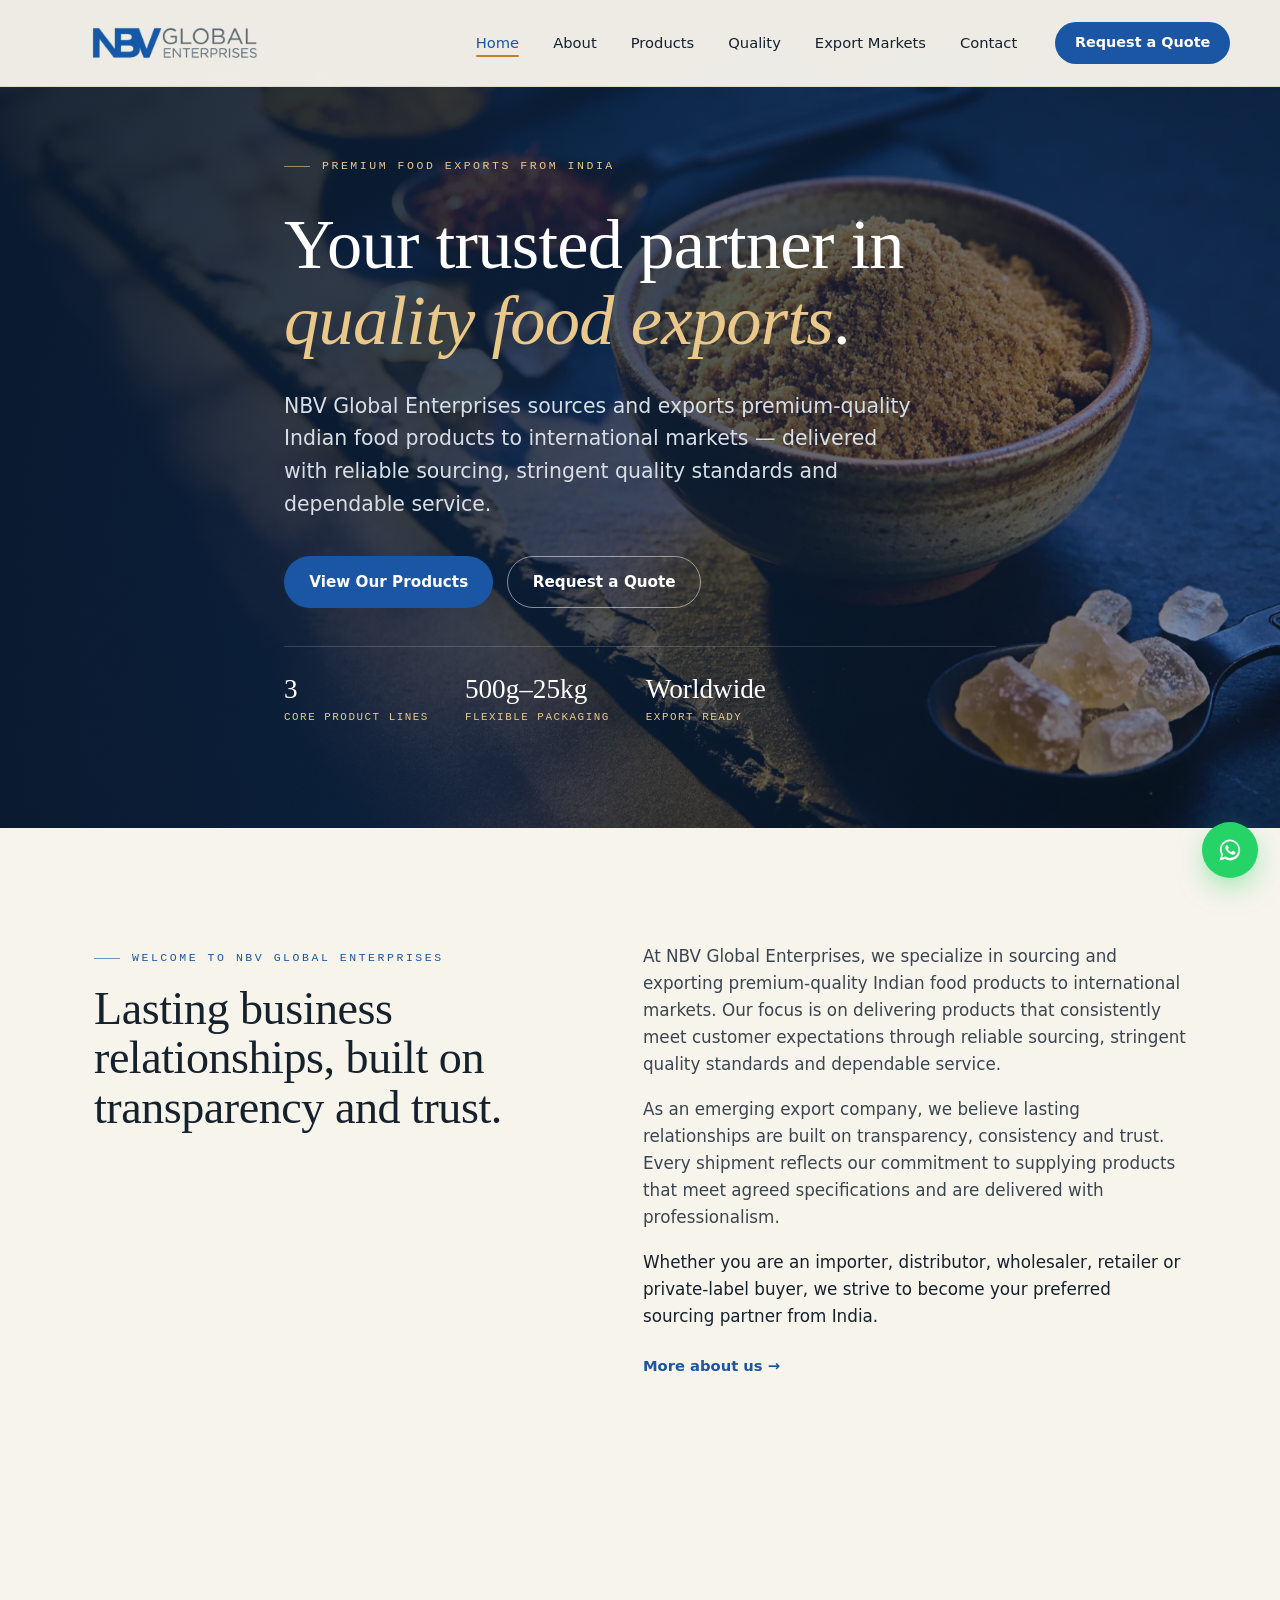
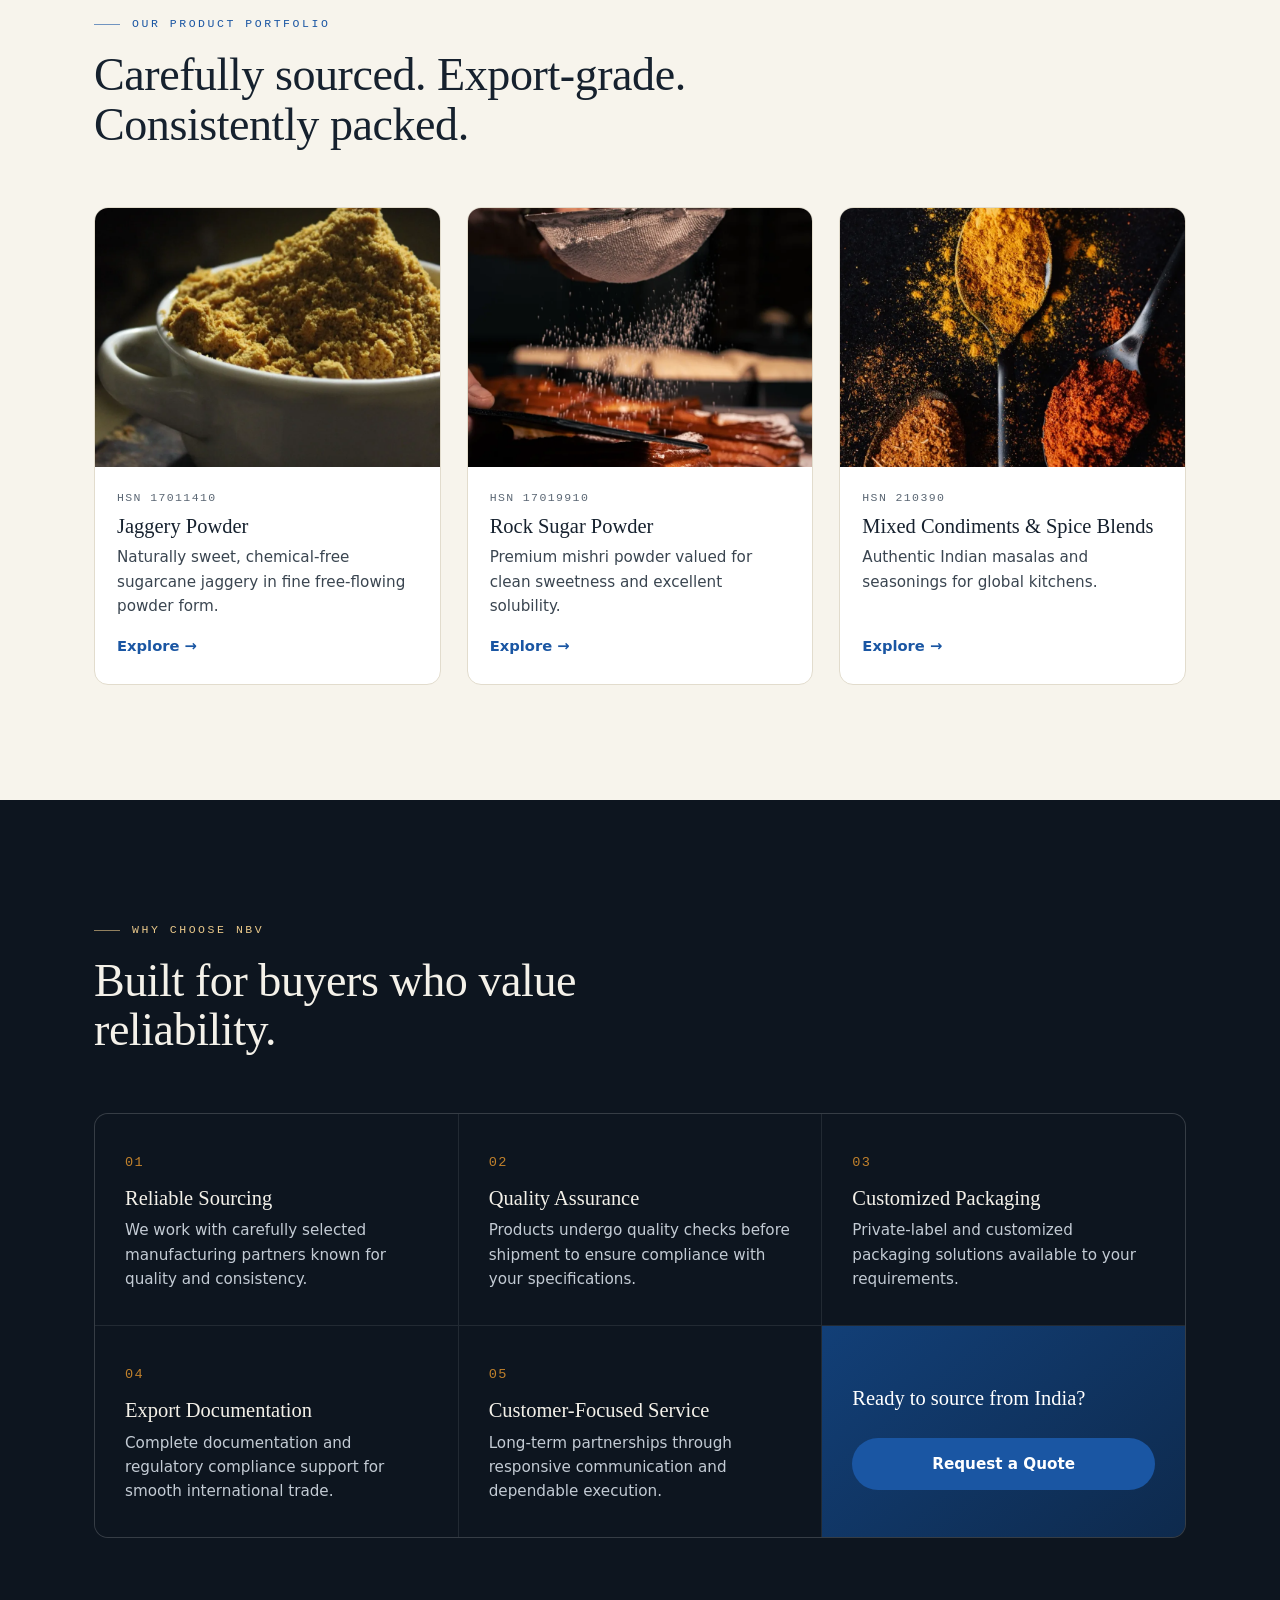
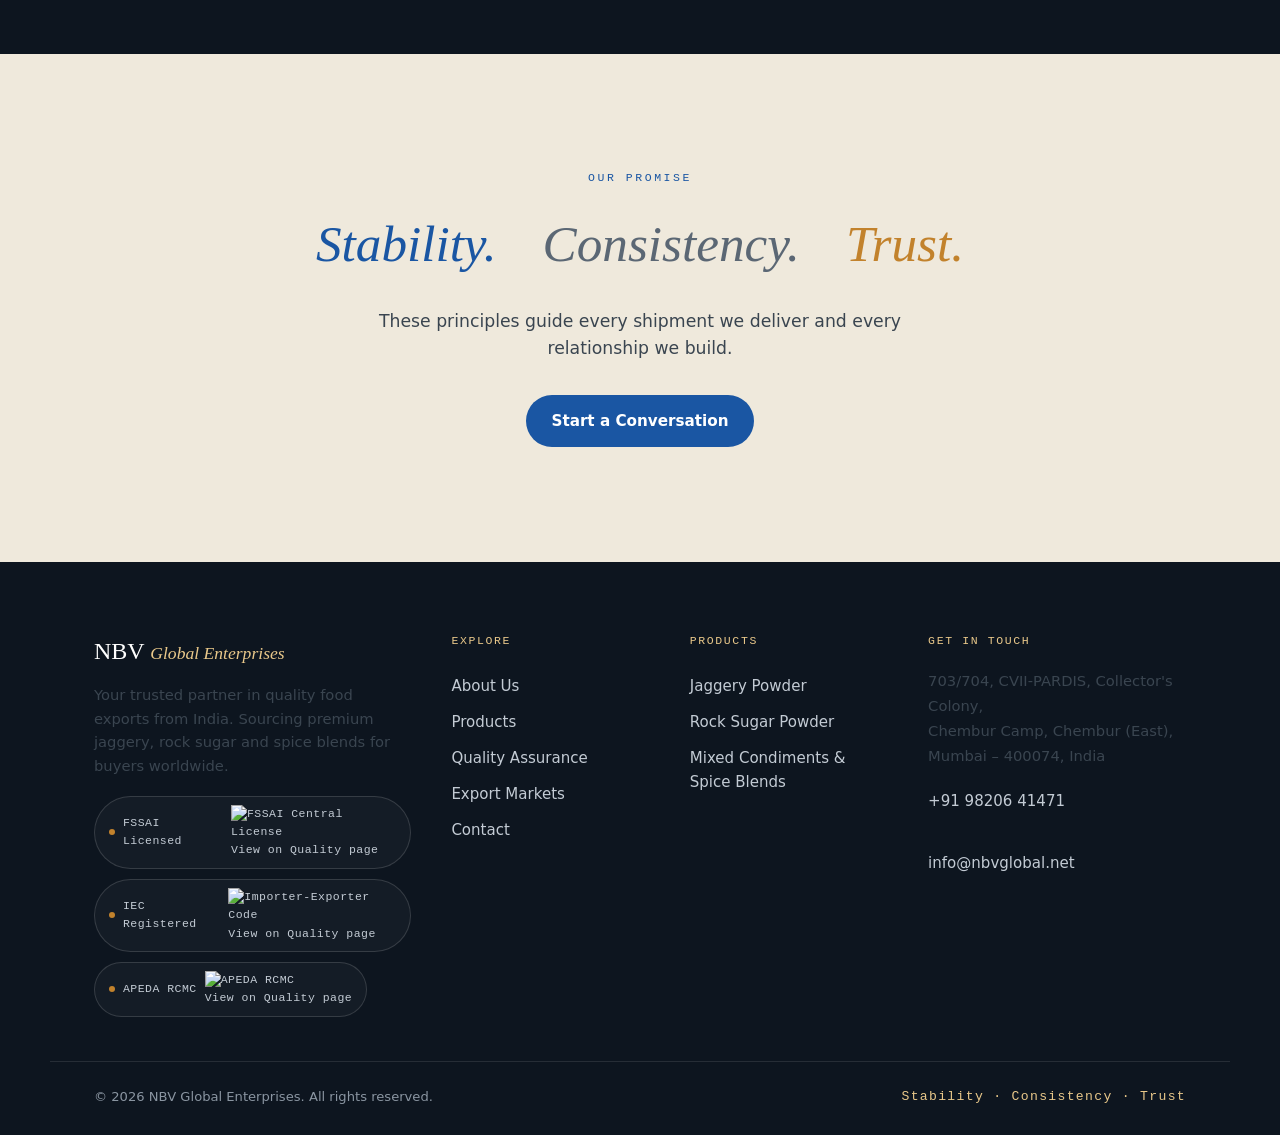
==== commit a60f3a11: "Add files via upload" ====
--- a/index.html
+++ b/index.html
@@ -145,9 +145,15 @@
       <div class="foot-word">NBV <span>Global Enterprises</span></div>
       <p>Your trusted partner in quality food exports from India. Sourcing premium jaggery, rock sugar and spice blends for buyers worldwide.</p>
       <div class="cert-strip">
-        <span class="cert-badge"><span class="dot"></span>FSSAI Licensed</span>
-        <span class="cert-badge"><span class="dot"></span>IEC Registered</span>
-        <span class="cert-badge"><span class="dot"></span>APEDA RCMC</span>
+        <a class="cert-badge" href="quality.html#certifications"><span class="dot"></span>FSSAI Licensed
+          <span class="cert-preview"><img src="assets/cert-fssai.jpg" alt="FSSAI Central License"><span>View on Quality page</span></span>
+        </a>
+        <a class="cert-badge" href="quality.html#certifications"><span class="dot"></span>IEC Registered
+          <span class="cert-preview"><img src="assets/cert-iec.jpg" alt="Importer-Exporter Code"><span>View on Quality page</span></span>
+        </a>
+        <a class="cert-badge" href="quality.html#certifications"><span class="dot"></span>APEDA RCMC
+          <span class="cert-preview"><img src="assets/cert-apeda.jpg" alt="APEDA RCMC"><span>View on Quality page</span></span>
+        </a>
       </div>
     </div>
     <div class="foot-col">
--- a/assets/styles.css
+++ b/assets/styles.css
@@ -1,5338 +1,349 @@
-���� JFIF   H H  �� �Exif  MM *           >       F(       �i       N       H      H    �       �      �      �    �� �" ��           	
--�� �   } !1AQa"q2���#B��R��$3br�	
-%&'()*456789:CDEFGHIJSTUVWXYZcdefghijstuvwxyz���������������������������������������������������������������������������        	
--�� �  w !1AQaq"2�B����	#3R�br�
-$4�%�&'()*56789:CDEFGHIJSTUVWXYZcdefghijstuvwxyz�������������������������������������������������������������������������� C ------##########�� C		$$$$$$$$$$$$$$$$$$$$$$$$$$$$$$$$$$$$$$$$$$$$$$$$$$$��  q�� -  ? ����׽t�z���p��謉&�k�G�F�=��F��u�R�&+��v+���`@�|�!${���HY����KrE%��⺻{q��'#�(σO-���=+RiE �f�3a��iEo��y!ec+�X�+-H
-u0��m.i-b�-�1M�K���Fi	���Fh�qU$�3�͝�CD3O�˖�-�;���r�Wd-�i7$�-�U����(��N*h]�5�)7��z���QC>+N+"i-��ڞ!v���=��v-�����яj���飱�[KA�J�s)��U���q]"�ڦ⋁έ�2ف�V� �!�
-.0��;��J�`;��0
-����
-��;�ϒ!YҠ�,��g�U�3gQX�-h\Σ���n �oK �@�i�\���9�s]��a&I<��4��fcT]��|"sJD3I�̔毴lj&��셑�-LY����M�5Z���(6s/��	���O�T{j�Drʑ�<5U��tr[�) ��3�P0?J��+a���otFF�D�*VLS1[&f�斓�����D�-��-2n&ih����`�4�P��
-\PKIE11Ԣ��*�!�\S���U�q�����M��KN��LS�a\����P(�\:�S�Ub[K�Zp�+��\S���U�q��4�R❅q����1N�q(��8
-8R�.*�!(�;��a\f)qO��a\n(����N�r:^j@8b��q�MH�8S�iإ�Fi���(�HM7u+��曚a`)�`���I�M�F\���.����9����!7�2jA�O����N
-jc�i�@(�,��4m��
-��.i��g*:S|�U35D�Vn�4T�x�Q4�@�P����Ɖ}��z��TFL�N�6TQm�5��b��a�b�6j��1��e�2jU�Ҵ��W�4�Rj���� �T�ReQ-���W�1OT�ں#-ғch�b�D�I�v(� E�Q� m�(� 6�����S�F(��QO�&(��6���n)XbR�E QK�,PiqF())أ�2�u&(-�E���N�&(��ӱF(�\m%;b� �)ؤ� �Z(R�� JCK�1H�S�I� e�
-@%�1@�0�K�1J�q�R�X��Q@	E-&((���1)���I�,����q(���E-%�QKHzP
-JZ)-JJZJ@&i)M%
-Lъ1H�i1E�<Rf���E.)1@	F)ih(���n#�tV'�\�g�ܳ������/SҴ�2+����U��KG�-�����}	hz���
-���,.��m�W�$z)�-X�h&+)�][�;�,�eXT��c���Jnǭ ���SP+-��V{���v6�p*p+��P�QmHz�b����Y��55{֔���XGN-x5���W��E�,��Zh� �w-VmV�J�$T�:�&9�J�&�-��5�sg�J��g�ͺ�������W�� ּ�X�kkҷa��U�TV�*+6c�em��(��
-)Ya��Sb���%.�}4��m�@�
-{�*��⁤,�T��
-�=�-�{�w���kKrgKv+}Dz�l���Z���v{���5�����.���7gz�@�"[��kyKV��ޓ�,ݫ�6Fm��e-�E���h4�{T��~����\�M��=����-�gڶU��g,�?�-��g�Ji�-�J�>��N��P���wme�U^�zV��.��Ke�՝-�;W�MgY3��WL+ʒ89m�:Vl����k�Ց5�+��S�tNFH*���Q,-�t�b�#3�t�sREU^<V���	"����-����Zx�j��f--����fM ��zT�-w� ��-v���.d>FS��qM1�̅�����)M��q4��b��Rюi�H)��
-�K---2�5D�(�%�,.i��S�2X���
-p�7�)إ�]�؀R���bn7�)qO��ln)qO�V&�1K��b���1IO4�m(��zR�4X��ӂ���RD�4)��O���-�)�-SK
-W-���wR�.>Q���
-�4n���L�ب2iNMm�0Tb64����ԛ�d4�I�>H�*p�jv�2�ӄLj��\
-4AfF!�5 �0�Fӊ�8��6�?(�M.*�\Uv�-������h�EDӊ�{�z��U��(�P5�p*�\
-�k�SU��W4�F񠍖�-��\��3�Q��;ķ�����n	�I�޳T�֬ ��er"���a�,kW1]q�{�Ji��=jA-_X�J#Z�RF.�3�
-�`��
-uh���F��J"����da@��-�b�R��	F)qK@-��J7b�F(�Q�~)1E�n(�b�R�R��b���@�Ȥ�?b��b��RR�QN� ���Q@	M��h�)أ�m�( �4Ө� 7b��) �)��L�E?-�b���N�.(�b��Z,1IRRb�-)*LRHdx��I�H���;��m�) �1N"��
-JZ(�\R�H����h�;�X�M��J�IN���I�wJ-!��R�b�Z) �IJi(�R�JCb�� m&)Ɠq�S�1HbPiqIH���,g���MN+F�L5f*h���Պ��;�-��s]�����5��Mt�w�1�^F#s֡Zǿi������SR5�햰S-�Sm��޼
-�f�b�=�=IH�V�R-����-j����)QgB��V��-�j�ּ�uv~��[�-�t�jgz���U�R'��b6��F+wz���X��ۥQ{�I�T�ٺԿن����-ԙ�K�8�f�\�ܥ;���Z�H��"��bEo[�Hͤ欀1T�qV�ԁ)�4��H)-�b��Qk^iEb]L(E� -G-��upȬ�zpkT�gom8ⷠ�b����������
-M�c���V3��LԌ��7TA�h��lh�A-�+-VM̘�*�=�g4-��g#5��]��5�^�ֹ+�	&��)�\�taޤĵk��������+Ch��V�z~kf��q[1Z�t�܊H�SN��-��ں��'�E.p�ʋ�A��u?f�kp(�ac�k!�Q�A�]3B*��*ԅc�k`;T-l=+�h���Z)c�{qT�мuNH�U"Z9�mǥeOlj��Vt��ֺ!2-N.��ڱ.-Ga]��V%ŽwS�s�-=�+&X}�����k
-xq^�:�-Jg1,U�,U��l�����+����G龈�䎪4gһ�Н� ԃA>�����Г�y��C�U��$nH��t=���ZF;U<R�-
-��L:a-E^[-v��t����ڰx��,-�$��@���]��X�Y�[�U�&Tlr�*�E[�E�����y@�h�&+YҪ�WDda(��SqV*,b�F-Xm-.)qVd���R❉�\R�Zv��(❊]��+��f��P)�P)�S)�	�N��*ћb�N�R$n)�R��
-v$ ��-B�Q֗�n=iqK�Zv�S�-(lR)�d
-a �KR�V���j2OjP�jG�HM?�s֥[p:�|�9�W'����U�b�GJ|��HB��N\
-���Af�Pu��E-Uf�-\��H�M���-)�@+-�{�R��\�*#qX�vW{��\�Į�Dh�q���#ְ��ޫ=�=+�X�eE�vVk�X�p�21�-"L�SH�{��U^�5�M%d�I��E��cQ�5Z+6��4��S�Q`#���52�V"kh�lM��)m�[sV܊�A�	UCPb��"�ju��db��)&(�f�#�+[3�S�*#�֓u+��--W�O-E�bZ)�杚b-F(���RҊ LRb�E 7S�E0�)Ԇ�-��P1��)) �RR�EPb�Z(���ъV���RR���1@-��Q@\m�(-Ĥ�b�Qa-��b� �\Q�,1����H��% �QKL�.(���S���)��Hh�Rb�I�H⒟�i��Ģ�)-)��C@-�4��� ��K@-�J(�M4�(�R�R ��Q�2�R))-(��@4�KF)X����-1I�Z)��)i( �%:�Ci�iƛR�-S�IK������F�RRրXI5�-�^��-J��D��q�GO�-Vݽ��`$���5�֤��Ҩ���\;WCk�=`�C��i�y�xU�G�N�il͊�m,I �}����[P �&���īkaӊ߷��[�����\͚إ���?b�-B��*J9��Q�B�����<8�q� l�qLCp�k*K�����;�Z�.�p��!x�8j�֟(-��-�ZK�;� ڠ=��$���-����s�a]^��{�j��G�Q-�]�Ұ�w��l���ړ�-�8���!�U��pEuvW'��,zs)�Z�BɊ@��Z͚݆L�#l�kz	k&QУf���m\R`
-RE���@Đ
-̸Q���-Vl�i-¼�-�/uɮ��A�sRsZ�L�V���+��+Y�� ��`V�(1X����-͌���?��A���"J��1�hQ2P31���-j�UwLզ#%���-k:UWQV�X�xꔑּ�:�RkD�ѓ"
-ϑ+m�f�׌��2!���:Ǟ"�+�k j���tF���<�K����\��K]0zU����J����Ӿ�E��H�+��'�z���*��ҧ�2d�6O�\b��	}+Ӿ r*�ڠ�G��r#��C�B4�;W��J+1��[Ƭ��Κt��*��n-{W?p�#aI����fm#����+�&��5&�Z��2\�-k���ż -��19�-2��觖ԫ��:��2���O��)�Yq_RC���+�� ��Iiv�$����}ǂ�pk����c�'���Q��d~-������s��ɫ�R�á�-���[��dz�O���r���c���.�-� +:�mY�ݫ ��P�ũ�-�#<W%qi-�m�Wٚ����Ex��<.�f�y�����Wj��fT\��/�\U��i�d)*�����@��%tψ�9E٠�8
-@�ͦ(��4�����N��\S�-�& ��L�Ɛ�[,qI�U&���K��j�f�j�y���W��5Q�ɕ;BӼ�t\Ր�-�RG+e"�����-zRyG�>Q\���ˎj�TQɨ^E4�+�)6;t�7�jx�AY;������0��I�Ңi�^(�1�iI�5�B��C��T�|�Ff�f�MB�Y�ŪF�����5���U��ޱ�ch�5��-�]b�-���V5�*�ʑ��uQ���5��Z���i3eM"�]�v�cҫM5��e���z���4��T-~i3M���S�J��e((CR�njEOZ��Մ����sH����	5~;c�W����xc�u���ڴ#��8���v�һ�F��6f�kS��V��K��T���3�Ԣ
-�1)�D����s�E1��nyB�h=��b�9���<x�	`�g���Ff9$S���DES ��z-
-̲�-T�ԡ�Ln%�� 5T5J�2Z&�
-`4�T@���Rf����4RSii((�b�R�RT�� �Q�~(�-���� �b��Zv���Q�@3ړb�#���Qa�m!�b��������)�b�\m'JZ((����H��~)1@�J~)��0���@����i)��)1��:�b�Ҹ-E��M4�)���R��@�����JuQ`E;��1(�P���R��1O�%0b�Z@4�i%&(���RT�ch�4��R�I@h������h��f�V))Ԕ�q��Ԕ������F�RR�� T�y��A����WQc�W#`��le��^:-�%���R�Ez6��^a�Oҽ'K��_1�N�E�wVh �ۨ W3g ��tV�q^D��~ +V-V,Z�=b�5��kYѽ]F��\��2+C��$^(r���-r�\�]��y�+�l�,����t<Vx�����}fwVRY-�+�6���r�sZ��#�,�s���,G-VrcFLV%�V�Zn{WI��Jӎ�c�d�g1-�=*���u)hO�Q�W`q��ڡk ���kPj�����r�-���!Z�,�Y�)Z���-�;ե��h��@�a@-Oڅ1����Q�7,i�%׽gMt�Y�3�嚋 ˙�ް.-5m�Y��ķj�.�g1�5v�YH���{T��oAW�E����t6ҜV*@R�Bv�R3��L��jĆLV�H-!��Q����Yj^*��zS|�jb2]sU�&5�-#��LU!-ѵ$�A��И0zTm-Zb9ƶ���o]$����sZň��0���'�k��XH �֗$�K!�S-��_�X��q�����b�H�sP<�����N�ՠ��^v'-
-;�4��f}�̊8��j�-r-us("�%��s�+��yM?y� �3��[g;V���n>��#�����y�h4��-
-�ъ��˛���A�����I��z4>d�&�Ȭ�z
-�����x�s��t:a��vf�i-c U�U�p�s���-�z�9N�"G����c
-)�y��%����H5ا-JX*�բ9S{�iT=*D�s\��JNA���I����M�}�ЅQPɳ�ښֳ���$f�p�d�vղ����\>��$�ȭѨ+�5#"�2+Ѣ�E�r��<7�>�d,��x���Odą8�-퀑O�ZǇ���
-��e9�JV����cr�V[j|��84�z�[�,�^ k�N����9�)��%S*�k�jw�[K�ȣ�T�l1Һ��A�&a,�i^�Q-?ͬ���4�=w�Q�=��o8Pf��>�8�x�{E�5Y��R3TM)5�ĶZ��i���ک��QY�f�QE���`���V�s��U�T��:xe�i#���E>ޕh]�!]#Ν�}�U�Ud�-��gcQ�(�#��A���FK��P4�U�=+�UY�i"מi�;g�f��*�
-ϞF���-u��j��Cҍ��j��N��?�B�g�(��/�-�\Ȁ��K-�9P*'**\M#.�S��������7W`����z��5Hy54��VW���b� &(�<
-pZi-�pZ�%H��ZF-��BT�*�Ś��]0���R��Qc5a &�#��^�޻��9'\�Koj�-�i%�ZH+�4N9Vl���]��ڭ,@T긮��-�#�:Օ@)TT���qF)�b��E?�Pf�-0�4�s"�Q����i�db��9�a�fK--u��X�A�\u)�4�s�0iU�ܱj���j��RM����e���"�5(5
-Ԣ�Fl~i(��HQE-�sN� ��KF(P�)q�0�LS�N�M;
-�X�6�N�ɦ�Ù�Fڳ���u\��tV��-]'�K�9�_T�1Q��O+)He%)�%IAM4�1HbQ@��IKA�n(����Z)-n(�>��b�E?���Ju Q`F)Ԕ�LRS�I@-�&)�R��.)h�1�N��Q���E��1F)���1���� �Rb�E �1N��	�Z1KN�6���HE 2�u ���� �RS�1H.2�v)8�a�����!��%?�
- m%>��6�ҝ�LP11�N��Q@-�QEH����KQ�+Qv�����5�i6�%��&-g8�BVg���8�z6�uӚ�+�]�w�W�����0�h����[K�W�i�y�v�s�+�B�����+Z+����׆N��ѱ����Չ��-�--�SJFEWG6�Le9�Ȭ+�2-t�F+2�-P3������� ٮ��FMb��D��b��t��+��p-t֬)6+��1Z	�V��ZH*@j�*Q�@��T�7+��V�-���Md4
-G?5�Ec�m�u�E��, ��K�\�ƨ�--v[UF���E��-R��5�-1�S-��P�s�jOj��d�@���:��-�	e�VV�zV�ہO�1_c-�ƴ�t>H��!@�fK`*�&�],��Vl��c3VLUȥ-T�"-X�c��k�sZ��Z��W$WGj�(%��Ԟ�mm�����;*�L\�� �-Z�^E��)RB3P�zї�Pf��(�* +6D����v�q�L-�6-�θ���j�q5�:����Ij��������MsR�J��k�5fB�j����wv�$�ҽF&M�J�y�5�*�W�90)����+d��X�)Twg�Q���>m�)!U<ן�&ki����X7H��僩jl�5{-�Q�W��Vu�ۀ5��q�y�g-^k�<B 梐���Ⲯ� �ŶE8��2�;�%+¼[�8�Ɔ�/[�TBZ�-j1upX
-�-�����ɥh���R���-�Ag���-k�{M�ҥ� b���8Ily���=:�]��ɮ�-FF�����]��05�bp���-��gE��OSQ���5Xr3A��T�5�~96�Ԋ��\�EH���s�q�u�q2�If�-��-�--mZ݆�j�%-bV�ϛF�A�+
-@�;k���Z0!-*#��-M=���aI�][�{�k��`x�CT����[	��=Y�W-��5�)�r@�P�+�m{�bBHZ���-:9*��--3����򸼽�sD�qR�5ٯ�Ҫ�h�j��.-�3���-Y�4f�	[2[2�EUخ��L�+2���R�-��4����Ǝ� �����a�W81MH+��Ӽ�%GJ�1�^�'̮�Z��vb)5:���T�	c]��g-�-OJp�ޯGmVDj��=�YV�f��sR����0�iȑ���*}�
-_$T��Dd��5p��R��yj��P�j-�Z@*��UZZ���sε��R'y��IQ3�%�u�:��J��0�+����7�\T�b��xZpJ�#-O	S�V2kX�l�$��*UOJ��U����P1�d�+5m ����[�l(���g%�*�p{UՂ�$5�G,�\�-q!-�q-J�n����Ƭx���	�$n1N��-j\Tj1R�b
-3A�f����M �0�3mM�M��CB���
-�Fh�����7z
-�
-)�"��3���"�� �즶dVd�Ü�,�F��yDR� ֳ��4X5�����
-Ԣ�a�)�&��Qږ��p����,I��#x��W)<ȃ�յ��-�U�.r����C�W��S�
-�SD���-T�G4�h�ٮvғQ�&[gQҫ��k*K�w�My�Z�x�t{t�(5e6�r��sֵ`��޵�d�gI�g��MKo n-]����g+m�U�,V�U+��R�53�-Z�b�-��5c�-Z(��4
-ZJ^hi--- 7b�� LQ�v)(-%8�m�N���S�1HbQE�Hih�1���m ���@%���m���b��i1@��b��	�LS�(���1J��1N��q�S�)-i���PRS�I� m%<�R�SjB)��m�P0����-���R�	�Ju�b��I@-�---IW?���F�4����QE �F��iÊnZˊ�t���8d����|\5��-�*X��.�5�:}�@�WM��9�A�ox-��b(ٞ�*�=N�|�ۆZ�l��� ��yr��v�8����x*�ޏZ��εn8�E��Qo�w�� hZ�-��֨O8�Z�m@z�9o�-iX�k��s��|�뛒Քw;V�Bf���Mu�R�
-�,�l��gb���[6@�x�V=��#e���M^� ��-RO��10�Ιl�F������0zV�Pi6
-��PJ�ap%<&)�ʂ*p�U��Q��`�*)-�S|�h@��z�ՕPh�M�5�k�(ZH�)�9	��j4��g�ڪ�-����Ke�WCm��X�ej��H�lFj�a��I*�n+D�d���*��4�l�-LqV(��M����犃�+��Ip�S��e�nb;-L�dTV��k�э|��I��n͵�'�k�B�S��טh�I9�Q�Mp<r�ܻ�+D�-I>-\��Ia�ym�V��{��� @6քztHry������O�sM���nkN�2b!G8��mt!�_J�%��3=%c�n<35���|�=+��4��@�t��X�l�%��k[0�H��y�-J�B�U��Hv��'��1���0��VM�$Z-k:���kSZjǝ���Ҽ���n,Ez��R-�\��� �_Y���s�]NF{d-���-�<V�������T׿Nm;\�he�1��[&R���dR���\�|L-���֯��VlW��hE"�x�GIFz�E�d@�=���U�X�*�"�`��Ӛ-�����&��-9�
-)
--+j-�=x�6���#�,�ۘ���6�V��+�ܬ�s����⹛�#��SxT�7�=+��2q��T���	<8�~�s����S��s��&�� �W�C2��g5L<Z>f�4G�$
-��"\0���M%\-��4o.M�W�a3%(�G��p�wE}6�D-kS�!W8��y+t��5cS�W��nr�1qQ��+�ۨ������XԼ�c��\Ҡv���Qq��|�:��KD�(3֯,j���(��&�Ey�b�jFaP4����F��g���@*�KXJ��i�J����)5=sʩ�i��I����-\��s�4�%g�Y���i���٭��N�����❶�-O	���r ��0��X�x�"SH��X�V����T(�J�Q!����ăڮ���R9'U���Օ��$#�L#��ӱ��r�BYX�p�S�U���- �EYb�q�hsM�4�I���Ă�Z��u��
-��S�?=��-7-��P� �*P)j@*��-3��)6�"0)�ҍ� -Q�q4��`#`�j��-T���-K���FK~zW@pj���C�ʹδ8�Jb��{Tڳp)H�����֐� ��O!W3Vެ��h,"�X�Z��r�����n;�Ъ)r�v�� ���HҨ��8�)��ˎj'`�k30�<�fm���A9�K�z���g�dMlX��*�n�M)%k���?j�ZL��Y�ڢk3�^d��=%����q[���-��l�Z���(�/S�c%��g�+mzVe�*j�\�W�-��%w�w�沯&@p-W��01�Ě�q��V�Ed�I�Pg&��I�R���s�֡b�-QKڌPiiqF()h����� ���C@-4��I�C�LS�I@-���J@&))ԇ�-m'�-% ��JCE.(�BQK�Z6�\Q� a��i) 
-Z(������\Q� J(��BRR�R(JQIKHa�LR�LC1HEII�3�*JJ�#��SH�	E� ���J%%:�4�J(���1E(�����HR�Q�ԑh�� �RQN�&F�[ipEc
-��Q�p���Y��#��l5-�������kݸ�.�-��ǱZj��� �F:׌��$w���R;׍S
-�R�a�V_Z�5a��䩪1�j�jNk�Xfl�����/��z���zֶ�-�N�[�*�;5�Y������gl͊��I�\�I�UKg��`Ӊ9�n�YJچ�zV-�b�Xm=+����\��
-Ҋ� 6���AMH�VB�"[
-�P8-V�M�M4�R@��DENE7-�KL��jJa�a�1Mc�-b�H��hl�b����J��x�e����&�bj�HE/FMhGҨƵu2+D�l���*E9����kC��D`�kl�-Vi�9�ł�$}�芞#�Br U�Kڝ���V�-S�L<�vRM4�j�.�r�jԗ-�~�S%m�YTإ���6�&U��kf-�#-��9�:�d9-k���q�=�*�2��`U�QT��u`I^$��.��Jy>�PM��Ƹ-�9Y�#e��:�/p3�Y7W�$�8��x涅-MU%�:�ۻ�H���2MZk�U�4:m;�Xv��������SEqs��ٵд$֡�&�-KN�x��@0k-�aRkzeKWZ�E{dcrTV��5z-�.���`��-+��y���s�jU�n5u�Z^P<U���rvJ�rJ�1U�-[�˞2���-��+'$U�w���Z���N�n+��`G5�U�g��e�TR(#5*6i+��(�a���wɨ�3L�(٭^�GMn�+j,\żչo6Ey�`�b��Bd�VY�8�٥l�0N�S���j��0�H��.�һ�&�WV���)`�'�362k��i�J�䝑�V)�����[�ܓ�wZԊ3^k�N7�+#NV��Q�3�rM,x5S~�7�q_}c�f��E��ZL�s%D��u�N�z�w��i*�>k�u-�L�������	j�C�0-Z�-Mɢ�ܛ4���i��BM�-)BԡjE�5�i�K��B����T�	���2uQHDMXHM\X*�pWL(��QX3V
-�XEL!���9eT���U�����e��T�-B��"v�U*@��TL܆��J};UbFS���-�;�(�@�-u�P1��.)
-�i.�R��a�U� �-�v�v�񊊔-h`T�*%>�:ա1�QJ)�j�--*<�F�Hd� ��7S��@TlEH֝�ST�O��V0)��RRCv�HqC6zT�+�bF�U=i7�携��v��)�-֢3�/#5r���0K��.M�;LH�i���ۭ-^z�&ȷS��Ҧ�N"&��VT=�A-Y�֝�
-�X��d�������4b�Kv�-��(��`N��k8�C%�-f�K~-b��*m��Q�AI�*
-ǒ���/	�\��EltF�f�߅�V|����G���,ƹ��ocx���В�� ��P*1��@z�7����b�b�j�a�x--W\!m�i�LQ�}%kc����1@��R�1E-%
-CKEIO��P�Q�Q�\P-%;��m&)��� �S��11IKI@	F)ؤ�q))�Ph�b�@2�ZJ 1E--CI�um����4���BJu�1(��-��	KE���M4�-4���T�CL��e ������Q@i)M-i �QE!�KM�E���N���VċE&)hh�� QNޔ
-vn91ZN}k!MZ��r��a+--3�Z�H��?m�t6��^}X�z�ٳn�[��3b�YA�W[gj8�-��z���KBq]m��1�Ailj�-!�ԙ��V�c��mm�-Vm���m���ѣ>��b�ګA�Ӌ�D��V�)�����-��sM�0�z�7&Ȥ,*�K��� �G0r�ˊa�Vc]��j-����5w�K�V`��IA��b�54�sO+� ���I5|�4�E�s,Ǔ�z[��ZK5j8@�T�KfP��j�-��(S�
-�Ry�	5dF*]�S�\@1R�m=i�X�R��E-Q-�A�SsFi�c��Sڡj�D;4�� MH0c@4�8��.)�W����喵EE:B)8�-;3�5)�5��|��j����d�%��6�n1^-7�5��J�.���g�E�H苜ו�x�ݳ
-֗]�5|İ��cӅX�nt7Z�6�qT[Z�O�3��5��BX��])���ɮ��b������2Oxܞ*�Z[�gM�����K-@/"�ڵ�_,K�s�6���k:�ž�v�P�Uۃ^}��E0l��8���%w-<�Ē�)-y���^�2�kϯt����})�3���+꧅�Q^'�$�=d��0 �Z�&�=k�yK���ef&��`ath��u7�Rk��3��V%pj���5�'ˡOS-#��A#������_�5��M�;��1`;�+��<�A/[�vBh��J�kU--W�0 �Y�\�i�����1\�r������L��@j�&*e�CEb����lV��+V�sN��w5r�̮+��\9�eun�N��-\<�,��6L�F�������ur��V�m�"�vD`��u]@ <�Ư��jy�-�u���k�����hyؚ�	�S�u0��\����//ZV<�v�y5���hAE-��:��.+�A���4����S��d�'�D\�{���n��P-�Q�h<�b�m�D�4�n-I��m%��x��S��AkD:����c�+N�WDiJ�Uc�	-ZHEZH��4�yUed��X{U��
-� ���9�B��V�*xQR�l�d�q1S�� �D\hP)�i�
-~*�H�S����7�(�8�c�ӻSA��1�H(���.)�
-~�)�4T�S1H�b�@�"��ϵ74�қ�iX	CT��T+5XH�֩-v�cjp�R�
-`�X!5 �w����|� -)��f�F\Rl|��õ.��#(�M7-�-�m��y �U�F5	'�4
-�8��Ɛ)=)�=i
-�o��8jה=*U���X
-A���D@i�R/Z��X�:T��Y-�/r�C�M�-sG���R��Gz�&��k'V(�Rl�.�P��-sR�=j���{�2ĤmO%����&��\��ު���(�4-�uz�ϒ�޲�;R�v�wZOceJ+r��PX��ܚ����<����(��N9�e��-l=*�-�K���2�Vֶ �El��b�f��-��C�V1�Z�E#7&� 
-Z(�YE�� �����b�v(�;����LR-%:��	E;��1�sN����;P(�8�Hc1F)�b�b�SȤ�+-f(�?b�-�Ⓤ ib���{ъ\Q������LPsKA��
-LR�Hci��Q�3�R▐-��b�b��� m!�4�C��?�)-e%8�@6���C��LPQJE% ��I@��JZ�����N��ԕ�"�KE)h����
-^���Y��Z�5-��c�t�Dq\���K9G�^'�BG{a�+��Q���~��XM�+����=����o�\լ�+��|ח4v�����n��۵m۽s��,Z�5`����Lf�f�/�Vx�(�d��J�bܷk*mCgST.�@��-Wn@5��z�ض���jj�-yK�S;������Z�G���ޛ������4$���->T5"�cZ�JZ�����o�&���'5yW5Fߚ�J��c|�h�X�i�*�g�WT ��J�Ĺ⍕8ZCN�܋h��ML$Pƙ-��2qH�HZ��Y���-M+�b�lӪ%�R�T�c�m���ɧ`R�Rm�m�)5I�Ε6(w�Q�aR�i|�i��f5���4U�q��k��M���m�5�-v=k-�$�j�+���6چ�1�,�+���#ys�}-�=.�����^*�ȸ��Q�QZh��Sw�$� ���yl�]�a�1�_?\��|�nH-���,�-p"�|�N�T�K1����=/R��5�-�a־X�|b�����A��6l�,���d�a-b}<]9���ɧG��/b���_;b<T���e�5�<��=lo��=&��a�y&������k���RI2Mk���準"�?t��-O1�J���-Vt��p��2�F?���ێp+U�r����I��$⥚"�"�#X1�)�a�\Φ�#Da���!x�H����;ַl.��.MW-����9�D$�-U��,G-p*�E�Cу֮��Z�M�a�����i��&���.c-�D�[
-��F5>�X� �)�PɪF��G���-�қ�$uGݚɻ��G�{�xs�z0�f���6�� 5����5���?�pM<��D��[�%�'�1X�-��7Z�&y�+V�,Q)%����p��\%� �.n����_�ҽ���ͩ�h���]�Q���^uu�I;Mg���-L��l%:��؜d�v%�'&���-��Q�?u���I�[�T�jQ-mm���W�i�=jЊ�
-�4��R��5*�j��R,x5�iʩYb�-�YT��+x�0�B���X��J�c�j����,B�X�N Z�DϘ�&8������#v��Ӏɩ�v�T�)B�ԠS -K��;mU�#"�*LRQ`�i�)��S��➢���R�"������w�J�MR-G�]XI�R���
-� ��^(4�@X�!-��)Y�7x�M�Q&��Vi@�Q5����+��Z�/��n-D��ғcؼ�֛�Ҩa�J�"'�
-��-f=*�f&���-�g�U�E�J��Y<��KV=x��Σ�S�-��-J =���Ңk�J4A�ȅ��S�z��-��I�ڳu"�&Ϳݭ5�#^��ɩ�ZϗT��'�H�8vu�_��5BMD��K���t��&��]ΘᎺ]K޳e�}�{�5]�s��-��n�$t2j'֨=������\��NFʚF��v�R�Uc��WM�=BZ!�	j�m��X�Z]��N)T�I-��[U��}t($s��D�(��(��.E]����f�� ����1I�Z)Xbb�u ��R�E� ��u% %�����(QKA�bb�R�PIN��b�S�F)-n(���-�%:��	�1KE 7�S��&)�SqR1���E 6��J@FE�RR������S��QN��;�%�SIKڒ���%?�-m!�<RR�SH��i �RS�*F6�\Q�%&)أ �Jv(���R╆���P�QN��D�KE%�(��\Q�Z)��r�i����^��kn�l-W8��тL¤n�����,n0Ev�u�J��9�Ev:}�Nk���=�=J�`@�ki3^ap9���\�*�=H3���VݻW5j�+v��H�3���Zb]��-���6��H�_��/z̟QP:�5�j^P'5��-(Dr����\���%��7�a*��浒A���I���-k��U�-��-�\��'�� 9�k��:���,-�Cb��+7+�͵�l
-�H�X�-
-��q���d��W��5#EO�B�`j���Ȭ����=)�Yuj®j�U��b�y-+I���N*�gq��WlUG�-��\{=DdU��w-�NF�%��g�C-S-P;�j��L��SH- �*�E4�5Dؾ��*�>j}�W!ę��g����.-��2���5�;Ӯe<�\��Ƅ�h]���P��X�EV�5��-�-_z�f�d�MZ�65i!�5�k���4������s[�0���|��9e�גk>-�,��}�>��-�sW��e �5Q��FaS-�\�V��#ȵ��#ƾ�ּ��Nk�u�\[Ȧ�:9�:��Cͩ��-`q0��P��9��_If@k���n��-��-S�1]�W�Qh�ooZs���!B�d�����%��|b�i9��t5�W$��:!�U���� �Y��+�}i��p��W�ku:}�"�&�|�$5��z-�gJ�� �P'�c-���bQ�W��\��ߧ��x�-��
-�7����7-5V-'R~�xj�-�c@�g-�d�H��d{��:��Tg���#�^oZ?��=鬖!���|O�����%)��_>kJ;ӿ����4�I� k#���Jz�7�W���GU�����)�Z�&��3�o�-�'�S�՛q�F7W���ǽ@�2�z�SEna,�odz=ǉ����n5�~���4���OJ#��:���2�?CT��W�j�h�u���9%ROvJX����g4U�N�S(�@8
-xR��]�Ȕ�
-�2�MH�此\Wl)���@�Յ��,u0J�3�S+,C�J"��U��i*Mmʖ�|ͻ"���V��q��T���4BQ��.��^H��T�)�pkk-��S*Ҫԡ@�V�-@)اb�;�1S`Rc�,(�qH)�B�F)�S�
-���`-R��-II�-Q�B�֙�KׁK��HcE)|p)�SSLmޝ�@I�P��V�&�H�Ȃ㚕�1�T-B���$˨��R��F3�Lk��:�NF��"��NI�s��v��i��Z��;�f�qUL�zU�jGj�mKt�[dP�ޜ!cɭh��QW���1���a�-s�YKc�V؂�"���LUY-���g%�-j��*�Ƒ��pk>]QGz�R�JL�-���zW16��Y�꾦�犊6�-�����g˩���6�=k2]L���<r�t�-v��Y��`�MrR^��*�N�����n�.�M.��T$���k-�4ܚ�"o��������Y�-��٢�ror�<�4ܚJ) f�\S�� n)@�S,uJ-��ȫ��Ĉ�����]��H�sH�����@¥Xڻb�9$�,��8z��E<�+�6`ɷ
-]ª�"�̣�9K��<�$��(�R�jvj�z�=U�b�ij-��j�>�AN��ZZ J)i- %%-�6�v(�E;��h�;b��QN��� )(����1E-�CO��)��L5,b("���m/Z`��1H���E %%;��1����1�����J(��-IKE!-��RP1))i(i����ƚm:��E	IKE �)Ԙ��&)h� RS�F(��b�:�3��b����R��@��E��()i1KLB��
-Z`.h��@����J�-KE&t�����`���|]��"�+Ӻ=O��zWqa88�(��zWw������NǷJg�ZJ�n����p+������3��������	{U{�Es�j�\�چ�CP�-}�<f��]�r�׈k�.7��u�b��8�M���-�1��k����p-|�����U\׸蚀���-0�;�-�o"2���3\D��9�4���y�:��D�8�@+
-����Z�j	�֑bh�x�j���D.�t4��uUЬY��Z���9�VP��F�*������f�3)D���c-* �⫘ϔF5NV�L�T]��ټQcL$├�c0,S&@�b��P*���ިf��� t�u��ޢ�h�c�7<P&ɮl^�ޭ�r	�L,tq�V7�X�0�k.E0-4�U)Ni�ci2gS�`����<y�S[�;-�'��J�����Ͼ+-�ps[���ZI��!Ȭ�kVݹ-*e1X� �M�q��n�5tF+	L�BQMkEj�1�Q+�S)#��LG�+��|;��\ץ���+��g"�|�x	�ڜזj��s�+����l�XZ4r���c*S�Y�L<'�>Լ%wlN�-sg=�ÌW�Z��-�Bv�_:x�AHY�+�0Y����bp	+��3֛��w�!F��.��$ӳ4f���Gf�4��4�R�3Fi �њfh� ?4SA��@-E&i)�\��J(���� ��H�U���S(�#���U���H�m�v}
-j3V�*�zk֕��,��]�qG<�&쑙V�P3�+��B
-0�Z�"20*��Mis�d��j����E�ݘ�צ[�"a�����u���j�c��+-FIZ���BWK�i���Aץ[�Й�͙pu���_�x�/� �ܟ&������-��r��y�Gj�o�Fp9�2H�f,A���I�;���t�C�)R�E&�-W��}O��$�H��j@�{֊�m1�h��J�Fhb�zR�)�S�)�.)�S���P1N��Q֘X\SN5ܪ���oFj%4�T�4K
-�$�kn��kj�p�3J3Ln-pX��!�{U�-��]$i-+�1G4�Ǿ�@�U7�"��bSҲ� �-Q)����V��9=*m��ir�
-X�Vh�j7��M�]);u)&a��4ճl�+��[��i#[��
-ɨ�EI�s��Ұ�+B=0X�I}-c�ʸՑ{�n�"m-��mn��iH#���Rmg��L�����,\Q�ó���5-k6]UGC\L���j���7ݮYb���PH�fս�&]U�z��g�P����6h��R�~��.�ǥQ)�Q\���Sh�J�r75U�s��j&5�&��!��d�M0�,b曚(� ��b��x��G�pZ�%L�֊-�v+���:���V�ɮ�P��2��Ea&�%�5������W}<9�:�d6�թ��]�ڴ��v��RH�F̟�揱�B"Zw�+_f����}����#�u^@��ڃҥ�)M�t��T�p5�KfOj̚Ȏq\��ΘT17�֞$�%��R9Z�w��BJ[�AS+�b�N�MLN64����A5:�j�d�p���S+V��ɨ��O� CHE:�R)-��Q� b�Gzd����:� n))Ԙ�HiƛJ������IN��sIE�4�Rm&1����JC�(�1i@��J)�.))h���i�� ��RR�Ci��IHC1Hi��C(���B�R撁!�RR�Z1K��M6�M4�qIN�Ԍ)(���-%�Z)2h
-��M-% ����"����V�(��HQ�)��&)1N��E(��Ө��8m-&���׷��$lх��q��%fvv3���l.�W���Eu�7�5��)-�
-��X��-�Wkq��1���9����ּ*���BW=-�z�,���q0߁޴WQy5��C�&&��i��d�+Ե��e<׎�3�Z�p����3 �	&s]���6�ny��19ⴡ�^�׳W-u��B����Zg�"�F���|B�e���O�# ���d�
--y0�3Ѕ{��-�L��ƺ[/�6�kƠ��P�k�Ѵ�� f
-�[���{-������	�
-�l��cPEuVE�K�n����kw�� *e�m���KF�ˊ�g��`ҋ�������XB�b�n����&I��-�Q{����V7-�*��#����yn�i�-�I泞⫖f�������1��.\-�~H-�U9,�=�����F=kf�f�ZƎ�E5�o	l��Z֋$V-�܁M@ 4๧���3R"/=j7�V�JF��\���ɞ�g�]c�Y�B1Pݍ�4X5<-��\� :Vy[5eX�m��pk��|V�3
-��,_n����FrՌ�43�Zh��=i�+0*���*�sW�8���6)�ƎcXX����>R�c޽��ڰ���5�w��@�2^�]FU*�S�QF�u�2�͏Z�5<�]�5	��଒>>�����(��3
-(��-�J)q@Ģ��P �斊CS�Y�f������0H��5�me,� V�������N��*-�*BJ7;p���r��]YW�*�N֯h��f@����ƙ�(U�7,��c2��*���q�CҴb�I�u�L��Z߲��y�^��ӂ����Gʑ�Yh-+��m<%� ��&��.�ۍ�^���=�y-f����4Ϣ���1��O�]��$��⣽��`P�}4`�.1\� �-Ո�5�،�j���`04�Q��-��FmO�V�Y��nQ�W�maa�-׏<�kT}?�㵈l���P�Uˋ8]F�)&��Ǡ�.��.��Vts�w.Xx5f�Ht�e�)-U����
-�������-��ZZ�zۛ���l·2��-Z#�5M6����f��+ܵ]&2ۀ�W�j�E�X�w-��qQg*�(��h�K�k���W����-4�\/Z�o�9��o-�Y�L���"�4�5��-�z��y���ug4-Ȩ�dQҽ��&���yDԬѻ���M����:��-vU�zx�����ڭ�����}k�[�R-��]k-��;����k8ۓ\^���hh-b����Ն�s]��%� qY3_��a�~�'5��lƱ�9غ�Ecz[���vI��+5(5��2d*1F�\�s�ڴ�+�啪�r�#�*�:I�ze��x���S �xխ�)�]E���I�n�&��]J=f)��$�����%�v�3T�u�F��bb��pͳ���"A��b�VU�k��՝��Ė�I-ןS��%��\j�����n���i*?�����T{�8-��C��U�-k�KiT�V�	��&��YW�M��Bz�dɨ;�ܚrر�V��J���^+c,�<�Ԃ[���l�֝�5�Xe���Cm3֤�(y�E��\c�7D\�D�}�Q�q��E�&��U�v:!NOrY-j��Q<���yӬ��$H�f�$�Nh�v�X�R�+ �)qO	R�H��#��<��	5�i6K�Ee��X�����[f��0�t�3Rj�vǽk����Ik�]�Üs�e�mZZ�ȫ�ۏJ�- WT)X�K���y`�VV<T�WJ���BYX��jUv&�BO-O� �!�)�1RcҜ(#j�T.l8'�-+r)8��Rh���R���������`�8�R��$�^}jGm:�'�:Ԫ�<��-*��-��Zgw2�,+U�j��e+X�"�XSTҬ�m)TԠ�q���S���L�����)��@(�-�!���4�--4�}&)a���Rb�ƚ1O�&) �Q�S�I� LRS�- 0�z��7�4�N��1���� ��RS����)-(�;��f��"�Rh�- �Si���Hch�-�%�P�1N��a-�&)��Hhf)1O�%IC1IO��11F)iM2n0�Jq��P���Sh �AKH���V�CI]�▛K����E (���`QK@ �����Y��UjE8���Lܷ��Z�b����H'�Z�N�e�=�����1޼�-�;֤W�ּz�{��:Ǥǩ�ձ��q��>�m/Z�Z�vwF���_�5�z��`k��f�k�� ,-o�����&�)���Ո���P�1�!�-�}-�WG�ی����y-W}��3�\f���D|
-��"y�MxX�+�zt5���*	�Zm�m��tU�zu�@�����Y�U�G,~Qȫ��GZ�w"�9�Z6E	.��4Ž �k��Q��f}��Ҙ�w_i-3�g�6�\����kT\+�Ev(�ɳS�5�b��3T�jN#Ll�Lj�����h�Ո�ry�d) v�lf����AZ	jj�-vĚ�-�k^+>kN;P;T�����G�h=��[q��}�Qas-[��v�m6�W\��ҩ���Q�m��Uv�i�~Z���R*��Y�⭤�Ѣ�⩉�I�Rl�P�Vt��I(����X�F�FuˀkY �.�FMaOq\򑡪�5��Eqks��Զ��Y6;-�R�W-V-��j�I3Qq3O-*�|R�-;�Ĳ�mV`�k��L)��7b8X�L��xg�-dB������\N�Mz��-Q��d�m�q�}�O����g��5�.TFi��M��G�%�S��Q@)h���)��U� h<V���5���h��a]͞����i��&s6Z"F��d�:V�İ�N8�z�Z�,�u��r�qpњL��9��m�������昞j�e��iU��Z/-	J��=�LՖe1���y���Z��\8u�I�f����A�~}��*U.~��\�\�-`�ik�Ӵ��`�ҵ�����ܱ���v�v�``%Z⫙��t0�Z�X#�V���k�[�t���c����ZO��^��:�ge>I��ǲC��*�y�-aV��7A\v�<����c��ƹ�]�Fr,*�.h����P��e�QZ�uYD*�������Y�\��RvԻ|�4%O9�^���Zպ֢�-�k�Q�Uٜ�:T���l���c���׵xj�&�ߞMx46o=�n���T����*�W\�wV;�^��-b��K�Ż�iOsZ>&�.%S�b�o�ua��숾]�H�R\�H��P��F!A���(ٌV2RR��������4=1\��_��+�/,Y��湻�SҽZX�$�rK-	;�y-��\��0l^�}���W+s��zW��ī-��Nn�G!#�!�ҷՃc�dI����ٯk��G&��Z[l-*��E�S�f�W�1�(��;EAJN[4�+�+#©.y6 T�I��f��l�x��m�P��@��3[��3�d)���x\b��QKD�t�U�F6��X�8U���SG5����9�Y0����4�:U�,���ӕH��a�/��t�9Ĳv�F=;�����]��rJ���,Pu�}�1W����+NT����c���ZkIP���t���`��Wij�
-��VR���i�y&5M�5��<��R���Q,�=Q�SP��Y���׹�I<�]�4��1\��f��N�OX��T-)qZv�]���&b}tV��-�m�g�U���q�jP�����݀]6]���=E�3ɏµP]Y^�od|�S�$�����C-s�]%���-7�~��eN;��j������a���!����>�0uE�e�_�� mAZ�E4K����ZM�}ؘ����-��*�4-�*�Z�1q�֫0��򊏩�l^-�������{S�ſ*��1��ڊG�����Ԧ��Ɠݟ*�k� ,[��@�H[�&�DU����z�O��6+�[����:����?��%��ߕ}A5�׊�M�H8+Z��o%�s�_����&��������#�C���-��+-�_ڴ�y,��2��?�!V^���/�h�8�Y��F`q��Y�6c,���|� �N-^�� n�9�`Ts|=����j�ԙ��*����ש]|<��tmY?��߲���M��i`����a�X�6a�Ez��a�-�VD�.�߈չF]L���<���'�eIdA�E����R?
-ʖ�ڰ�ˌ�8F�+ڐFEuR��f�m�\Ε��C=�*(���P�6<T��<
-Ё���\R☮%--% (4��f�É���\RR�RQ�Z3@��4�m��I�C����b��LR�R❊\z�a��%IM4XDt��)��6�IK@-�))��a�T��)X�1O�&*l1����b�-���RR �RS��IKHi���N�Ԕ����EH���LP�Lө- 6�Z(���/ZJ JZJZ�3���P�KI]�EP!�SsE0---74SԢ�)٦ъ(�)ii)�"�*�IT�E5-���V�SX1�kZߚ���ٹ-1��x٫6�=خ���8�����H�̋�ͼ҉��m-�hɥ��ҼYUqz-�ϙ=�ZQ8�*���~��~��n-^s�h-��׭��-�y؜-�<����a^��kk-�-y��d
-�-���5�U�Ѻ<�NT��}M�x�# ^����%A�_i��FMz-��Ҥ.���FQwH���Z�[C��L�>xۚ��7�H���Yki( �&�;����/�éj�.���6q]O����\Ʊ��%*6e�RK�����O�`^7qt���溭T;�'��i�w-Ol�Ue��5��s���#���R-�=��Z�V�q����C)%��-n\T�U(�������
-�SH�H@��W��D�M�We�Ut���ɑY�h�aL���ߞ,�ǚ"-f΄���U�mVbV��>*Fj����xz�d��Q{�&�e$t�ޏZǹ������f8�0ɸb��C.$8�y�[-Qq���1�[��A�:)��В��g�l��PCgxx�ky�
-��r�WIgpN9�3����	�b��]�)���Pגx�P�9-��&�eU$��_�@j�G�i9rų�_ݙ���-z־�/�rƱ�~���-4�����lBi(���P���QE QE ;�J�&��ԫ��\υ4iu�j�w-����t_-�� Lak���6����`����=��cD�t�\Ad���M��q-�lQxw�+櫉纘��I��;�1�Vj��R4n5�bs�dK�y�Z�ZTӟ�-
-�,�9p�q��՞�-�CX�y�Zu���Rs]}��/A*kٴ-����vcG�nT
-�y̚�O�B���<��^HϹ�����ܨP��Ԟ+)��c������|�zҭ.iP���6�ֵ�k����Ss��Ż��"ek�Y�s���=+�W��0�����IӚ�u-s&�b�ƂF$g�i�^ ]�Օ��:5y-j���8�K�Ac�ⵯu(��@<אjz��࢒9溩�-�-��S��u�嚡�-��$������¯���?`���y�MgO�-AҲc�p@5�u�D�q"�Z��Z�i����sF�d�#ut0jV�`��y~�|��r-RU�;�u����fe*у��d�"_�����c-�5B=nFL1&���M(��t�tc��=/E��u5�ɥF�-�^m�^m��w�J�m(�k���\�E����~T�N���$n�Z�5��ۀrk�3 >c-Mk����+X�-�`c��X��
-޹�E��7�+c�z1�����g&t�d
-w�q_��5�,ʛ���"�WLq-�3�ǝj1��r7?3m�Bԭ��q��ٯ_-5mO��(NZE�:�C����å^�ȱ���e�qZ��[8�;���V�U#��k#Mҷ8ȯ�����y8�S�_)م�'%�[_�EDA��$�ׇ��/61�_U���H��>)jv����[-�\��D��7Nd�����V���c�(��2I��c�G�E-OΪ�lX�H�Hy�n�\b�K1OZ��R<�U��5��j,YQ�
-l��'���P�4ɚOJ���w���5rN��e�����Uw��fs\3���"g��4�v�JԵ)vP���
-���ߊ�Wx��>��:���N���Q�D�O��y�lJX�
-�3B���"E�Sr��^���1𞎣l1�w V<�\pr�N��퇂|G���[>r+д��>$�!� ���O�-9vċǠ��|Ke"��Ent,}O����� �95�g��-i����#ֺG��̛-��Uf�^��+7����+��k�-鯔D��9��m��@~�̝&��2�ǥs�~�-r6y�r�.�Tp�;��I,�;cAU��rƽ �pK-o�v�Ww"q�rK>�ʄ�]x��c����ݱ �Ⱉ'�>�-�W%��\�Ž�h��ݸ�ngy�q\�����8����R �V;ڱ=k/��j��'oN2��c�x���Ƶ!�|ӹ����j��Vo�l���c��o]�Mt�B�a�Y��DG���
-�����&�Ƴ�Y�Y:�۱ң�L��hK�[+�
-���Cm�1�W�1g&�� � ��౮�t�}�Mc�谪�QN8��m�p���,i�x��vCŸ�m�PUsa0_�Vʵ���Ϳ�Lo3�Ƥ_�Hxr+���C/"���Gҵu��fjM�v־7��<���~$]��y9��CU���%�sZ,D��W�=�_�RH�V���&,,�_1+�&�w�Rk���fCP{��x�u�����l&��^.C-|n5+�ɫv���$���Dq�c���R�C�_�����Mg��'M��𯞬|Wyl�9Ȯ����R.q���y���<��wW� -���5�j-���PdWe�"��k~�ZM��-��a���8g�G�>}�Я�%Z3ǵd=���2�__X��f�-�W'֠����z��!�J�.��
-�t����+��O�	)g���^}�xY�$�n���g��#�8:Z�s��ڱY�eǵS�:՘;�N���
-LR�����EJ-��=�-.(� RR�@�QE�ZJZL�11E�f��N(��R��f�4��L�I��!4��i���V-�JJZ.�N�R�@����B)�S��I�QҒ�C��-�%--�C)��L4�ƚJSIRPQE�(���0M���4R�PRu!��Z(����PQIK[�-)i:�� ��\S
-Z(�N��@-EP斛N�!)�L4��4\��[V��
-3�[6��sTZ-4��]`Ew0+��~Ew:t�+��Q=�-����T�V�+���+��Ӌ �NI�]G�� $-z,@��RU�&�^��Os�cØ�)մ���_b�z2��+�<A�܆�׫�Ǹ;3��a��F�5~�C��=cG������-���5ct|���;3����a#'5���7�	��m�Y��"��N-yx�2��w���>���G@��/�b*J���-v`B��u��4ɸ���΃OS؍K�+T�ZC�A�\K-���V�`��V8�>3]T알��o�52cPƽ"��9��&�0x�Fӵ00�Յ]56�=v�c%m��+��%  �]Ȭ���8%<%O��P���9���F)��;���-֤�3@�"�)�x��*LqE��Rx�Y����RD��XL始�+��v3��`����ҙ�͑�Vc�
-�炲��桖g&�kJ�<Ж�ӂ, +�l�,pJ��dt��EҴ��p9Ʋ�8�S�ڻ/$zUi ��s�k:
-jB�-+���g-Z�H-����Q�-R�m�qT\�
-:���Nk�-��W�r�%"6����i1b�]�sUG6%��^-�k<�������&�����JZ��JZ)q@	F3N�.(�R�O�8
-v�o��H�P�D�8ϕG�k��@;W��f����C�>2��9��8�Lb�G0O���X)r�ӹ���ͤO=��¼N� 9��?h�<Z�:�c�v��+�vf��Z�p���E"��k���4�]E��1���b���K�6!�Ҷ�8..gV��3^V+�����3*n��}�j�Ȁ�sZ�x�ryV˖5��\�N+��m�O��_/UGs�)N�c:��S��ڙ˟�5��-�u��f����c\���P0��}MzN��[Ơ3��W_-1�:���tW5�@~A^�X���f b�C]�Əcn|ٕ@���<a��5{������Z�4��8r�N����W.��FTW-�����*3�ֲƹ'��q�q���<���^�--/i����q����M㦖-��cR�Zm����Ԁ�"�t]-d��#�m��a�Bp+�-���E-�rI\�N��(Z^¸�ۘ���^��{�ဆ��MKT|����˩ʺ�爧sL��P����)�]LA�syX�Zs�pk�]���c����~l�y&���t�ZE!fOl�NኪrKC-d9�̊�O2������۵s�-σ]U�!�Mk$o��Iݽ�Ũ�n�&�-<@eo-X�V��H��$�;-�c&-y~�S�祈��J(�-���nf湩/�w��o��vi�C/Nե
-^�sUQ�_]ȩ�j���$ĕmc�SY�lb��k���2����;�;�S�S�Y-x�>�P�vǥhI|-2+�єd5R�k�W����֒]٨#�ϐ!�V����$�R�M��O�k������
-h��r���G�+��-�Y;R���K��C��l�j�͆ӊ��-��U�\R�ŋv�~٫��|�-Ʃ�-��ʍ��x��q%ԦYI�{��ɮvV� �[��({���μ�J͖mc�}jV��.p*�K�����x6,�ަ�3UF�������]y���T�oz���4�-�Z�j����f��>���-��^V'�Epԯc�{�1��-�܂;di�
-3_Ix?�x�5-�:����z�Ӟ-�a�_-B�p�&5���-����������sÿ|a���-�1_@�g�q�m�f����A_I�ac-؀�j���d�_�+�՜���!���!�<�A-jWڴo�=>���E�����������$�zq�V�oh���%ı����T�=b�rA����M����V���ϗ3�\�q1Kp�]�c���wI��ƶ�Ö0��:�5K�,b�[^������O�:y:�}2�\|�֌�֍W��}��?78�3%�A8�O�K��.k�ԱB�j�T��{�͜�^�%�N�~sR���-�p�9��$�m;|A��0Z[D��n]�!�-XH�bMs�m;1)_R�Ε�t��2*�fc��_��b�i�.g-N��S[&�N*��$cmh[�Q�N(-�f�k,i���g~�y���<Ƚ�c8�)-�aI5�v��>�]R�S5Q�T��5s6��Z�B͞j�\)��#�4�1K�/��I+yɴ���EE��|.�g5j"�"6;N�-R�#pW��LX5IQ��V���~kX��F�"Dܢ�.��:"x5D��H��).�ї�mю�Hץ=Es���v�*�zj���us@��UDO-�Z��#����qXeD�+��-�\��vkjuѐ�Ͱr��s.8�y`��K��r+��"L-�����>2kb��h�$�`�f�lk���q�#�Zx�P�bCǽyZ��T��V����ѺWĉ��	�����i7���.k��|aM\�P���i�C��%�>�1xg[	5��?-t��d���W�V-!��}�!W���`�p�R���-��Bj��վ-�-�.��k�-�F)<eq�+��#�.�}�|Ml���!���^�6�yU��-��(���߄�e��;�^K��GWҘ���=EwFj[-d�N;���'z����a��L�1IN��-����-RR�RQE.( ��O�!�2:mK�M����qE:� ��q�Rc�ih"���%<�1J�KK�J@��Jb-њJ;P�J;Q@	Hii-!�h��@:�AKL�a��M�&i)qIRPJZ(�\m%?���))����Z1@-��`�PiqKK�C?���N�\RV�R�t��Hv��-��Z(���(��KIF- >�)-IKF)�.J��Է~k -�-��RF�v:�)�Ev�}�J�{Y�Eu�78�#L�(T=_O��+���5�u�1���������$uеi�Ճo&k^'�^t�t�^��k������l���9�9&����~ ��p�
-�-sA{g%E}���K"�+��E�*�-^�-*M'����Ƣ>Meh��m/Z#]>���mܲ�p�#��<W�S�
-Ѻ>jt�FG{a���	���\*�W���ej�4�Ci�qW�-��G�g�Z�I?5�����Yj�|��i���PI�-�i��j&z~��h��+5f��t�.h�]��D��+-�=#��BW��-��]�p*k�md]��I�-M�P2(<S<�EF\W]�K2Ja��){R-���i��RJ^E34��+-�D����*Z)3>D�Zȸ�9��׊̙Ea$t�G-q-+!�殒�kԃ\�:XG�j����^�z�a$2Ҏj�*���WQMg`c��.�����ǚ�Rnd�sK�V��)LB�(��)��<V-�dWe,`�ɞ A�q)3�u�w�+�FAj��[��
-���eC-Wvڢ9�*�>u���3[�퐊��_���#���L������Z��f)qRN-Ua�mJ8-R������֊���?X�@��Ԡ8h�7�_�~�M��4xufH��c�E~NŔp½���k�-�-gb��u-�ּ,�)%V���b#�-��~$�Px�D���}���sJ�Ӯ��u�RE}�|[g�ډ!p���y?��-Mq��'��yX
-�OcߩIJ�'˱��>���PĪ��U��3=��:���׆��M�k����bz�u��g��F�6���_�}㩯6��1�z�]��:ʅۥ|�&���Ϭ�(�s��ԥ1�N+�5�wP��Q���4~l>��CUҼ��-���Jw�)��#��;�˙�-���&�H��J�uvD�+�Chq�5���,U��ע�&��J+����%��`�2k���h�ރ5��<2\簣�̎L-y���N��=�q����sP��ݜ�nq޲����a~Q\/�4����`a5�Q\���-m��������n���TN�i��� ׭
-q����ʬ��LsOV dQ�8�=ke���uGm��'�q�������7-�����s���%�H�Q^.R�WC�5���"�}k���8�;Vf������9�	�-���ȧ���J0L줹��,k���#�L%S��� �\��94P�r��x�DV�з��c�t�҄済d;�~+���L-'K6tb`�֟0Y����g�jY\l-��R���z*�dU�F�Y-+�������tt�!q�����-{M�W,�r��˻����-L�y�yt8%Y�Y�L�OU��:�@5����U5�}���'�q[���k�ݦkǞ����L�5���\����-x-jhf<�5��ި��L�-ծ|�>�I�ν� +"9w6�TnnL��i�fъ�MEX��ϚW4d��*�KTZj����S%L���U$������-���ol�ݎ Q�\ӭcxR��&j�����!iX�¾���>j��MC�gȈ�#x�}+���'�~�X, D�:�d�5�V�+��V{T2�KY菕<�;\ܔ��3�N����պ/�|9�U��@��5�u�C
-�L\V��c9�)F�OzoC֧t��-N��T�ϕ�q� �i<�A&���st�c��i�Z��FkZ�=��	H�[[�����m4�-x�ɂ@��q������v�$p1X�w�ܯ��\5q�����]x�L��1���9Kps\�wR]m$�[VzX�&�ʸ��fkQ�����y)-�)5���3䚹o`"�+Q �W��ȹ��	M#�����p��4�bL�E��*�s�֞�nٗ�}-���-��O,M�U�Up�YC'^���K(E�-ꃴ�&�l��8�\[OB^�빣�H�m�5]U�7�V���Ҕy�ƥb��n5T�'|V��.P�)�C�As��xH\qZw[Jd�lO-M-��0bp+��b��R[�����w�-ibnf"���F���=.�moRM.́$�2p8�~�-�@�-p<�� 	��M⮙Z�Ė������O���h��֍�����������b���F�@ßbj]H���B�[v<V���!eR��gҪ� -�־���t=F��]�� 	��- *�ǅ�=b�ZF�Qu\��.�z�I-O���-WS&��G�-�hZ��j�$hx���k-��m�I���_�--zWv���}�JPORw*�U��;N��W�G�^���\}�F@B��OjNQVM�E�����њ�\�z��~ke����n\}�^���\��<E�i���l�-?xg�Jp{18In�y$�ަ;&��Mܲ�ʃX��c&�}kof����IA�Y�?<�$�/5-�c�5�Nr��S��2*!��K\U�t�-b���v!�-�N¹Q�-�����kVY�UF��h�D���V|�e���#=j���涃]Eq��ҏ�4g�^BsZ�p��-�"�]V����	C��;W������n�<U��.��G�q�c��I���E�6����l(�)��K�͡�nG�]t����Δ&}E�|6�uU2��X�W���մwb�]z��� �۫ib�^����F��E>0޵�Q�)-O.�=����m�>��Wպ� í#V��YaX��^��X�ѧU����F��ǏS(jp������-IVs���~)qE�3��(�	Hii=�����>�JJZ)-a�����7S�(���N���b���i��J(4����� QE-L�M;�H��) QA��i��J f)1O�!�qE; e6��J���KI@Q@	M4�J@&)h������R�-���� u�R�@--S ��PҊm(��E%R$(���Ԉ�5(�ԴRf�������D�5�m>8�Z��:�N���:�ɮ�O�-s^?eu��k���1�k��Q=�5Z��+vr+�l���]-���^=JL�##��L֌O��m��[PN-pΙ�fɍd\��4őO����Y5�(��3�5�-$�~Z��xE�,ʵ��ޚ�/J�u��:������wL毆�D|/ui%��\t�☡�m�g�Y-2-x�唶�q_e��B�|Ϙ�a�FZliA~Âk�������ȫ�N�zֳ��0�ϡ|?�=�W<W���wD=k�-U� W�xG_UQ���qW=�6#�C�&�F�g�z-��-׀Yk�H���-vH�`ׄ���-ҷ���ϵ�8���U��g�t6׹�5����w6@殯5��] &�#�-��dc(������PkC"<҃L4��*��A-�k>(��J�"�3f�l�Z�GC�-�,�Һi��X��a$t�ej-/\�R�Eb�F�_0�Ѯ+.)1Z1�56.(�I����SU���3Ҵ�8�֓CEwL�9bV�^E�Ĵ�7T�2��ǚqdr}=} e5��1���w8�[a�٦9�h�|E�[���Z�/Y�W-1޸WL�-�A-�V�+m��R���]�%Ȃӂԁi�kEL�"-��.�pZ�S!̌-H�-R���L�Pո٣�T��3V�)+2V�ΏG�e����zV���Ij��a$dV~��_|$�W���R|�=�.c(�\�;�-N "��ľI�lA>��:'�n,�$ƻ��Tw�}¾vxY�WG��U!f�1�i�_c�+�|��d�2+�7�\��k��͔jBhN8�#2���̵>����-{]�,Ql���7>P�,�s]sܴ1�-�"J臓_-�Q�Z���-S���,׮�l�zM6m��aN��jHdh�e<��^���O�X���zm�� �-����&ݑ�  �=����\�ƽ
-��Gm�rǭ|�*#��z�H�\�9�E۰��S^q�NGj�|Er�lc�z���\-_���3	ڬlY�}�p�Y^q�Z-w�V������Y�6'�O�$�0n)��P-�j)#`j�W!�ij�63�.�E=-{=���-�+�b8�I���l�=���is$Ѷ����*��z�
-�3��mv�Jʧ�V$-���	�J�V���N*3 -V�^7
-���kU&k*1�gy%5p-*F�p��J��W�1��~��P�����F���V���z�b
-q�*�������-�s�����AßQ^S%��r�4^"��s�WOc�SKr��-21Ȯ|ZŻ�O-̷9e�N��^\�NP��&s�-�fI��� qW-���>���q��V��&I5�ai]{���U�M�,ٟQ�f���D��T�u֣$�
-x�����h�|�j���}-�sMT7Ѹ�W�8�--.i�����$¥�� $��?
-� g˛�-���1����� �\��Q�������Q�'��Ꮙ<ot��#-�~i[���}��_���l-1�Kp2?'>��:~��Z���k �
-0+6� TEf�w:������P�A_vi=�6��c��k���Q�D5�ZǊ#C��&�R�m��U*�:[�NGf��tj��C�H�yno�@@p�k~��[q,��޼LN>R��l)B��_Q�X� �im��P˱��F�"�u�i�t���5�ʬ�S����ؠ�����-<V�>f�R1M5���)�2�6�v9�4E��-�);�Xd�ҵ�=.g)�}�~���p��u��m���R�#{��#"��kՖ��f�b��(ia9�� -@�-R��Q-�Z�R9�,Z�%�c�@�8]�-А��s��qp��t�iN��o�W�-�h��R)5�I7��� U).�[$�4�3W�#3X�YGz�5Iuo���F���uܥvo#]&#�*�Ǵ޻��Yi
-��9-H�������GeC�"� :�㏌�dwK��r���Z��Iy��-�����O��r��z���6�O�1Ő�x#�^�xQ�B�1��Z�X��8��W���G-�|=Ӽ=}��e2·�~�-�����}����Ҁv�p+)��� |�U+]V[��ǆ-8$��Y�c&���G-$���t�c�`�?�Rܗd�&%�H=+2��4A�#>��Yɨy7b�g���қ�J�.0���:qړ	�%���v�S�F�8�.GF�(o��4�(|�C�W��Il�-��r�46��v�Z��W2�[��HRѐ8c��rMG{oe�����W�C�C�l�U�^��6���퓵�2X�՟��]M$��?1�[�K(��7��t�n�n�bx��g���M�A<-z
-��7z������ө_jԚ�T�F�L�)�����;&��lE%�� j�W��7����RG#��-}ro-�7m����t�{-^C-�p}�o�:~�kno4� �=s�-�O[��\�h�e��*z�X��0�Y�4%;I���aB춅W�G5�� <+�ɦ�s�X��3��-a@�+֮��-��Rэ�-��ߛ��%@���h�%NjS��*�S���|-T�J0�-PX�W��I�^�|K-֋e!�Q���^@�]۹�h�Yz�E}<d���I�ٕ�B��� 0j9vsY�9^���-�/�U��v�����-櫔W-ѳ������Iv��i��2-)�1RV4�E1\��UgU���QԎ��@����Q�l���:�X����-ӕ�p-N��:։�F��X�
-O8�]/�Rڑ�#ʺ��U(�h>f��n��&��1�Y}��4oi�헑u��k�Xo$���H�E՗�lWM<D�J���>!�ga��nt���x.���GD��r� ��O��Ĺ!Q-�ȯ\/�x��-�+ۡ�R��+�_d��4��,�ku��\���u��&�	`s-�T�ƽ�=�-t�-�袊��JJZni-ZLRg�vh�Q�ZJ@%'�C@�)qIR1))i( ��}&(���1�LR��GF)�h����b� a�*CM��J��(�\�Ҋ-%H�QH--1	�1KI� 1F�� 
-i��i4-Lz�b�IHw�S�(-���RPiqIK�IG���T
-(���l-.))s@��.):��(��)q@	N��:�-ES$(��`QE -��Wa�B�����L�m�[ַ�OZ��-֌WW%JI���X��mP�s]���^O���8�H�^uL*g�O{U���ֻ+-D8-��֚�9��JՏ5�����Y3�m�A�mC.k�����s]u��׏V��-2�a��sf�-$/��BW-�cT�2�4�#`E|�����ʵ�MͪȆ�=oDI�`TV�+ʔ�:��QY��X�i!V@1�7�<!�2-xf���g!q_k��Ƽ|ϕ��eI�lU�L-���]Tۀ�8S�Z0\��k|EQX΅^V}�k�O�k��֞i�F8��-5Y��H�޹}��|�|'�cڥ����wJ�V�-溨.�pOJ�kmt-yM��J� �^c�=${lzżg��[}r��k��K�F��kR�Pt9l���{�G[���֢\���Zn�r5��^ 9����nQ�B	�-�XZ܎Q����i ��/5-��Z2������Q���Դ�sN1X���O�RNe�O5-��#O� ��`�s�LYrx��;�-3�Z���j�$�-~K��l��U�j�F�[V��-H�'JAN֝�j�[j6J9F��r�S\�,��Xb�6E��s:���#EY�s�o�f+�8�������z(��s_1��f)"��+����̩��-��R����҅�}��9��������֊&nd*@�(ZxJ�@�"�(Z�e<.+E7!��(���"���=�#5mjQ��S������9I�pj�����U5�a�b�m����0��-��-�k�#3�z���]k+3`�5�-SOM�r���pѨ�d}-1�A�.������HA-^g��5-c�z��5-�x-H����I��0�l)K�AS?u!��c���o%˱���m��}-y��c�k��[cXf��j��ƽ�M�-�]_-(�V��g�B��4
-����|/
-/#>���x�ݗ�Oֺ�OY � Hp3�W�b*�g��I�Ŝ6��.fEϥyf���--��Ғ�V�Z�uo�\��_5߀�W��4�S��#��)��-S�E=k�մ����˦̍�5�e�Uϕ�Sxi�����L�9�M9-�Q�Կf��_��G�cQZ�iP�r-�N��e!^+0�N�V��-Ni�te�6�[��S��)��Y�y�)�]V�d5�Js��-��N��S^�@IPn��~x�zt��L�,+�-_�[��׏9�N��fy-�y�`�XW�z��Z0<
-�H��+�©�YU�9m&`YX���[�m:���C��^ja��k�T9�9��J�w1�!`�sL���5G=��k6[�ӡ��ᢖ��W4|����-�Tf�T�5�ɩH�-Ry���A-�������ԬYg�S�5_u(5�<�M�V�R�RT� ��4�*�W��O��ie�����ɫ:����R�J��2�)�����M��L������-��}�e�|N&4W�cz-W�s�	>���Mk�!f�`|��z����!�8�W���p�δ��]�W�K*���g��i.H�����
-�N+�����̦�k�#�ږV���=����Y�Y�ٜ�b1ʚq��O-��A���x-���w�����َOZ��th-$-��޺���N�Ҿj�wS�:ܬ`�P����q]�e�FY��c��D�QS
-R�sN�l�� ���Bl�B��p*+tnX՜��o
-Ijc*��E�����9�-�!Qɫ徆|�bP����ɬ� �VT��
-kNul�n_N��W>ځ^-U��`���y��ⵂ��\�5��s;��m�=I/��L��]+��+��<El N�r]Ef�F�ʱ6v:��us�2��5��Is:�%��W]�- jp��vv��g�[H�Z�e�J�aN�	+�q-�����|��+�u�Rm.C-�A-:���1�6��R��ޗ���y9�K;��ӡ-k�������'�ޢ�M{FI�v��-Wioa��&�d
-��-G٘n-q\Ҩ��&t�Q��Q�xV��} -@��v--ջ�-h:�����$a���T�Q�X��[�O�&B���v�e{���.�\U{��&��y){����>�<�f�x�C�P�F�5gh w���������@�^-�� �n&�u8Y�VX�?wg@G�k�c���$6i��u���>Y�S:��������a-��\��x4��X��'��Mv�)PΣ>����e)�iYd��`8�S\���T�w����Zv8�2��M����
-$�aZ�j�-vv�FLq����-5�w6�{g5�����~��[�zh�-��.�$�+�,{��QF�\_&�Ӫ����ƃ�1�f|(#}Î����@�4�C�HK,q~�krd9�� -տ�h�}�֥��$e! 1���-z�e��E��j�5�K�*n��c�
-�a8�7h��I@�uMWQ��$���~I��w-�3[�R=��wF�p��~��\xSN�d2�Ř�U'
-���{���]�WK��ͅ�J��F�T,���~���q�ؽ��[��L�N 	7��Ä�j�-���4ΰ� r7t]LwB5X��b�T$1--t8����`o�F�o\w��%i� ^���~����r
-`~�=Mf�^&-�o ���V��o�	$�:s�9�Ҽg�^%v��L��y�:���i�sW�U�Є&���{U��wn���lNT�u�7v6��.�	�N+��5��I��/���Pj��ևz� �-ߎ�s��i��5#(J�cP�nE���0���ǥq����5�xFl�>��N`�)�ۡ� � {#����|7y%�Q3;9��ZT�b��Ъr�������b��������z����ZW����F���y��%i�b[R��y�'���	�kM*)����hUgN���(�+�㯄P�$�����Y��-{W�7������
-U�� �����ė���-����dSG݌K�'yE���{Y~6SJ57<�VE������W�Mݟ��k����ik(��U��,�K7h�+j��S��ք��-���$��aFn{W�j���&�t�t�j���Z�*���9--i٣�˫c�N�q]��Ahd��Wp�7$t�kN�j��N���_�a�U}Ɛ=tr�0�G�)��5.��l1����I�] ��h�mG��sM8#m[qUY5�w�.8�̧���Zk�ke"�]��Z����3⫽8�IN�^Z�@�Oms�-i�5�JZ�G�-�ޟ�@���#-�O�>�֣k�;�+��Y�4� <���-<��X.�x������\<d��մ{�-��t�`������ǇtoZ��#����S�K�ܲ����׻N������gz;-�4�(��0�-�JL�M&hRf���QFh�Hĥ�%-0��J@(����)1K�nh �4ӳM4�-4��RT�)��4�4�n->��EE?�T�i4��4��/4�Q@-��b��ĥ�����ih
-J)(-���������R����
-(����KL���� R��� (���B�EXAEPA��Lci�QJ�=N*�1�U�Z����"�=\�R*�-XPk&�b�hf �I�ޕa�\j1�o1R9�Z��vҨ{f��� �zN�u�-�ϺU�F5�:N�����M--��G����h�:��9���+Ʃ�3qdsU.`YT�Y��q\R��g�h�26E|��--�U���U%R+�u�5$S�kB����ʭ55f|U�i�Z�x��*q^��]-Al
-���C���\-)U���-��{7tE-�
-յ�h �>�T��a��5-�hT�����-��j[��y�X⼱dfn+�|5b�H�5pV�ӧ-fvR�9˕-Ϡjs\�ȯH��Y�p�sB�mM��-��Eoqڕ����v=�i��=����v:=�B#��W&n$� ®���#�\�7=��ee�� +�ഭO�!A��fWP3�o	\���m�Uc8�5-�ldVpf��nM��Ug�&�,j'<Ur�ɝ���Ê~58�=�r�.a̍�
-jB�����g�S�Ϝ��T�����
-�sL�-\X�k6���ҭ�* �a*,�H��k֬-4�l1Q�T��@i�Hk.k.�-�Z��X�)X��G�],M-+���@��Ԭ��<W�x��bxٕk��q>�Vg&.�����'�����-wތ��-�0k�h�6���55t|Mzn�!-R��ԑ��д�)�Q�*�H�
-P(4P�Jp�,=jPqQ�vqV�$�W�5qN/L�JM=ˊkc6[z��5��H�R(��F2WG�B�Z2��ޤڦ��
-E|W�R��=�u���3��~REZ"��k%.��#����-����zH.��\b��`ըE��{i�E&u�W�v S��,����S7Q�!��9�";M��~ q#ӎ�䰮u�R��Љ�%��w"�.�R��`�\&��K淭t_�9�*�wL���&-j����+ϓ��y�z�IX��g=��K-s�Z�_F�9�53?�-|��5R�X�8���-�.��ƪ���xq^hds�4��ֳ�q��5�>�w��x�X`˗]�k��h�Tb��<�%�7e�dn�=��޳�Fj�`��a�v���3Qf���K���b�)���Tb�Z��+WK�/5k���2K+U�MP�6w�$� �П�� ���wO_��?���1+�hy��g��*0�^���s�v:� ��<�������d|gn�W��J���:T�wr�`}�ҹ�OQkhY۠���:�uj3�Q�qI"�������"ֵ��KX���-!�Zʍ-�-�\~�m,��uq�z�8�e��M�-�z-�����܃t�H W��F��:b��L�L~���m��󒔦��IT�-;Nխ�(�M=�vE��j��Ԍ�H�WD)r�NIN�CQ�i��&�L��P|��V\�]�%��v�@J��T�T.�� Nk
-MA��t���P�f�ήx��q\��q�~s�K�ac��9���)&���N->���6�0���a=��W���lbmr:N���-�6��;�k�2�W:hŦ�>�]B�hF��Ϸ��K��9񞵙�hZ�d�e	@�e��xg�^(�R�>��C�-��J��v��F1oTs�(�a�Ȗ��J��+�KS�`��B��Lg��rO�w$-�-�:WI�x;D��m�Q�ww��}�cyjL�o�z���VIi�o b�˭&� �anC�ߩ滹�Odln�Xj�Wo��6�S޼�����-�_-��o�s�"�-�wqM��szV�d� �-�=�Uh���"q S�a�]
-��y-��˛u�̘+��S'����9v3q��[�j���NN9�_�)z�g戾o�����T��T�iN�v��R�^�6�����N�駹��lYdf*��~�-����&ܤd��K����K:���2����$�z--�A�'�пuz!�)$��2#q�:W?ỽ6K���ï<���k�f���eh
-B�Y�'-׿�^�m���w�h��m2';���(6�U�O�#���uf%�zD�Ϫ�S�-�Gs��~:���{���� ��*�湠[Y�3G��v�P;���k^�%[Qq�[�
-�6� e��ϥn�c�_���.[~�E����9g2	1�%�l���Ŷw�ɧZJ�XF1�=++��%�w�z�dt�s����������FUPD`���:֔��'��}�S�����U�q��K�����)��Ҷ/�ϧ���I-[w`�oC�Ҿk�� O�j6��lI@,r�A'�9��]���;�M��+6
-��QW�S�9+_��4����0Yg3�$ph�)sfV"e���z�k�0�-��1c� z0�դژ�G�'1�C�o��~4�S���]>�tV�~�.���"M0���!�U�9�+��<C�]�>�+H���Z��[bxn�O�%�ؿY�9����i-�G� W_��z��ǯ5R�M�u4�䴒��=�:��A3,��o���|U����-a�-�)q)�Pd��oJŗ�P�~��bQ��v�-���kK�j��[��Y-�-��jޜ��i~F2�m�-��{X��H�nO ��w�0�`����
-:���j��-�+��ybK�srJ��'Ҵ�����[V��c��U�����ǏZ�Ѽ٢����^*)���)-j�Y�-OA���8�J�Κ����y�[��j�}J[�j�K��!�@%<��{�7×��a���o9���;{���-�R�_���Nn���w�q�)%�Y[����i�階�4�,���{�W9�6+o�[��`�s;'|rsZ�z���Ɇ�1
- �Ԟ���+�JI8�N�w�X6�p�A�P+�m?L�c��tY�-�z˼�n��M��$��PhSI=��8IP�X�����Z�2��M��xiۥ�C�*��^�l<�n0+����+y�I����~г��aOj��{�WC�n�&�g+*�zן꺎n<�� �������d���,�m.�&2p-]$ܬ)�#��Yo�U��mn���{�>a��:U��œ��g	.I��c��A�7G�RG-���S˥�E8����}�-��`�#�zx�Ti$ַ8�ЕF��H[l���\�^�� 	�2B��/��)u����t�+_P�-p�bo�L<��о��R+3]\�Nr\f��h��-i-����sW�5��V��i�ue�Q���S�-�?�O5�iZ��(���\�L����a�lh�w��)���,��?z��J�I�e���1-k��/Q�&؄�^���K�ʂO�O_j���mh�*Q�\�9O�"� A����������-��>	e���g�����T��ȯv�[����������Q�i(4��uS�@-���M4-i��4��LQ�ZpX�Rb�E�3A��Z(��}&) �JZ1HbR�QLB�M/4v�1�RN��i��Hi--��R�)qF(�-��� ��S����◊:ъLg���V�C@����%:��(���%(�
-Z(� ��QT ���4 �RR� ��)�R�JQ@j:�V#nqR�qf�
-����uy��-��-&(�5-�hlZNU���:��s^i`�ե�B9�:Թ��5l{晩5�[߂3��?U)�k����-k­�g�N�g�-�"�{��c�-jO�z�e@�S;���gI�����f�~ǥa�\��Cj����=n��+ܯ����U�/�+��M�g&
-H�y�(�����	 W3,-��ꩭ��Iō���kӴ�B�k�:V���-�-t��4�H�UBZ�Y�kTFx�I��b�k�-3��#Q��_���y�&�S��6ܑ�tq
-z#�� ���Ȫ�:4�������]/��'"�ƻ-��k��`s��-�6V��&����#-ם�z�Ƙ���
-����筝J&��5
-]D���I~$e1�H��O�v�^��Td�{-��/k�C�c=�A��^)m��6<����Ŷ��!�L������8��V�Z�+���!�Z��[�|s\�Kaع�-b�*�<du�p��.g�X9�U���-iX.R9�(5d��
-���w:sVW�F�Sb�D1�j,sS�ȱA)-SE-����+��4��"��F{uqҪ/��w���<"%Vt^k��cA��FO�$�F+��C���B��`3.OvG���*����H�3��װ�
-�%V���F�x�������>Z�t��jvjG��O"�*��̙��Ŧ�L'\,<S�QFh�Rmԅ�,�Ni9-Dyz����
-����3UL{I�@��N�UWs\Ӭoc�US.)����Ě�IHꎛ	8�+0#���t�V-k�T���n椌�U	:�-�>i�6昤�n�f�5��.I�L�)i�Q�m&i�u&i(� .h�����Q@�RRQ@�QI�ZB
-QIN-( �M�<
-h��j%��G�W�+׭�-<fI�.}r~���E92�'d{����x�Z� ��VL�ٰ*���~����E��¨����-i��;�`�hGR{���W@����)b*�=�oJ1��7W4,���<U�35���:]��cd�k�E���%�_ꉮ�mxҏ��߆������U����K�<��Xt�@Q���Κ���g5�X��|�۪���T��$�=)ʪ"�r�4 Uc�nEtr[Dq9u5^P�������2> � �-^�#�Mj��ݾc�ؓ�l��kC��R-U����	����Gya)3�z�-#Yl-�8�-R��=���F-�-���M�<�6)
-����O�ڭ��hX����M_Nk8-ʾ�J9d�l�F)�3iv�� �VeѬřwW������B 8�]���Usqy-����v��[���B���]L����0F����~�i���-�x�{ú�4������C-��2Hv��k�9�$5e�C?O��#Ej�c��kx�Y#֨� jYY����U�Z����9-��cR�U��ɜjM�(�Xx'E���Z��ǧ��i�yiw��#o\�5{�˨j+- �Kb���jz�B�|_��ڜj��?����]<��y��H�/�W,tK}>͡�$)99�6�����-�֢u�/�ڶ#�w�����i~�n�ב�%�`-jEimgn�¡6-�=��\5��F���r=kZ��;��<Y9B�S���wu%d�~#���+y%�eO��XU��}GMK�ˆW-��-�����lD~M�ԀH�/&z-t��-j-�-=ᐯ'�j�4��+�w5����� �;��՜cI�՚(�ő�'��뺼�4��-]� �n}�jAe��;i��d�����-GM�R��2�3�<�=�T���nd��RI�$ai��'��`h�)#�$-��-���M+@aITeJ�?�>ƫ�$�D�Z\>�)-�y��&��ٮ!�b��:�n�׊�C�Z4����o�{t8�7���wGPׯ-�-F�@���W�E}u��z��U
-���e=>�W��GH���\���qa�v,pcbF}qڻ����eK[V-ZFv�m��]x�JU�+��d(�^�V�H|C��x��u�H&ޮ��E ���9��u+o�a/�YJ�7s���}�״� ���|�7�-��0=2NI��/��W-pY�hq���79�l{ק��XIS�o�ƢVm=OM�y����p���6�e��Ob+�Э�?-��Q��|�b�O*5#k �A���Y�m����WC���"9�ܝ�=�+7ƶz��-�xu���RD -��-O��E|L\�9�V��1�w�6>|K-k@�w�s-[ �����^��k��k+c-�s���_����]��?y��-��1��d��-�+�~˪h�-BX�e��#����g���1�&��m)�i��)�;-���H��[m�w�C��z���:�M׺l��`O {z��:n�.����<d/�1��=>���C%؇/�[-kͩ9JQMm��*n�=cq-͛C~�t�ys��R��ox�J���o#ۈ������'�-�������~-NI-���e��n[#�ҽbK]#T��cf--�c� ��)�uv8({��=S!���:	!�����PYvt%�j-f�M�L0�\�&B�2O5����1��mm�%��Y�-*�~���]�o�	�rwz�-�ͪ������4mv�M��'�-s),��[�~P�J��[�q&ɗk3I��e�WRѵ�o���qn_��-�2�-�*] �[��[[I�B�͍[�'�>�5Ԟ�ťs� їQ��REM���'�J���+N��x�(!�=�fNڭ��w���iB>l篿���.�[H�]�9\�ǥR����ũ^�5���\E-��c������N��!V�2{
-����z��1-`(U��R]��k4W+0U��e'���I)����7X��jw��-�R:�Z�b�Y��h<VA�K����A�-
-�֙}�;7]�-A���4�Q�ݍ�d����q�#�ƙ����m]xͬLT��k;B���8-真J��岊��B�����*�H�f�]ހk�,_RK�ksS�+핻��	Pa9�\~��+˓sj��+���^�2��g�zI��/&�_È�P�q�޴#����[�Xw�fx�ߢ�XG�g:���\`���{,R&#�y��i�X0�k�Ҭu;�f��;H�\������[c!OZ�jI�S��xg�t���Ɋ��Z�O@,(��tl0�}�~Ғ��x��N��z^��$2�2I���&w.�40ȨՅ.�YءvTR��ȫC��g�=FQF�)=�J�T ��;�"մ�_�-t�f�"7��3R�3��+uEE����>,�'H%n-{n���x����-_i:�����_Kx#�/9[S�c5����ץz'���Ò�Sxq�-���3���׬��_��-��ͦݽ���-3^�*��Y�؊-����4R��k���)��@���i���2:1O�(�qN��!*3֝֘ii)��5#�3Hy��%PM4M&��RL��h-�����	M�:�� �L5!ʖ1��R
-ubb��M�1	IKG���M<�i �ZZ\R-����R���-t��E0�)qL�IN� ��\UJ(���QK@	�Z(�4���PN�%- -*�izSc/���dV-m�Ӆ�	�hH�-ӊ�q�*n��u--T�*(V��cj��z޶�
-���#�C1�R�gU:�-�o���kQ.�w��l�;RX
-�*QH��Q�tJZ����-E�V;L��>i#�:�-�6�掕ڋ,���c�\3��9ny-��Np��jZ-�N��m�Ő`��S��R�J-ʦI']��	�V~5�:��!k��-9���_K��F��S��a]=Q_O�$�5�~��-��+�FT�V厷=��^�Z--_ٽO��;�@���#O��lm9�N��k�u@��G��Z%�r���V�N�������M����E��z<7q2��*�����XU�&��ps\7;>B񏂥-�[��y�n��R��-�-�w�s\uׁl�z��{�-{��'��b�j�拱�<:^���jܶ:��	��}Co��t�^o��uUƩ}�`�v��Z�uKWi-@�^�|{-��V�x.�!c�M��C�q^UZ�����S�z�}��#���ֺ�Mm$�&��-��0d$b�K{;�F�\N���g��r�W�3\-����5�X]y��m	�g(�;)�1V�I�qZ4b�@�)H搜R(i�
-a�B�@HFE3oz�{ө��@��-TāP9�4R� Սs`�v��i�Bmlhy֣��gS�A�/�<-�1�},
-°n�Q�1]�1s�љΜd���� �$F8Z�n|':6��w:4o�Es�>-���׷O5���je���3�vh�*k2M-E<�����06~QX-����l�j�j��-�Ķ>m��qڜ4�=��-7���=�ؾ��7�?ŉn#2�Q<�-E���}�g�q��	�+R/�R��휏\W��?�?h�Cj�-8�ɡ�Fv$j ����1:i� ���>�-�|���+m6D��E~���KK�"h���Ey����(q R{���ٞ��Snё��.���f�c �����P!-jq�^Y��:��r6n-�� �`�ys]�-���H,-���^X�1Q����Z�q3�����OJkX:����]���-C��9+2�v���DP�c�u:�����8��b����6�>F0�A���qh�� �����J m7�)覓ɐu�؊�qR:ъ �����KE%-E6���N��� p�S �TU$"T��� eo�iig'��$���Ñ�R>��O��-�x��E�R�<��-�y?�~�iZE��|/o�Z �-j�}y���ʜ}_�߇����D���n	C��5;�o	'��Q��טx�X{8������T�Y-���1<{�:��֤KdFN+��l���p�\�X�h�-��^����B8�-|�&������Z	E�-�-���QɥV+Z� ,�
-���<�J�����J�H��p��ŶC#-uB;�e&V�u���Rz
-�RI]��Რ��[��aa�L�s09⸄�孜��[�8�lF&)8�Κ��:��-�[�pzW�h��2i'#n9�?T��#j[�ʸ���A�W;�#	U���G��-O�4};BK�x
-�qX���9�X4��ޕ��- ԦF��,�
-�GE�~�,Ѿ���t�''J^���RG���-�5��^�F�� ]W��k�=~���f�ߞҿDD���1�jKN:�m���IB��F�z(����qt�-�hBϞ,ϴ���(�)]㡮��嬴�����%��y���Y�ՠ�/򎸯�t�IJwl��KJ�H�}g�sY^;�2kW�ߋ-��������O�(�6���,oc-l$��R���\�-�ȓM�"x��_�5S�ʹ�N�X���ntӼ!R�B�
-m���^�e�!rO��s%���qt�ʯ~j��j֐��T-:�A�@���;��5�� �s�p������ͪB�-9��ϥY��b���s7�; �����T�Pӭ�-HV�5���Y�$��3���"���m_�T#)�-E��=��Ƌor #�2�����HYP(��+���	-���-o\�d��z⹭_Ƕ�Z7۶�L]�B��2��*�*Tn);�|�tTl�Z�o-�7��G��q�z��=-���Ԃ7���U�-��5�-�Ѽ5>��2�o$e�xO_c^����D���J�(�ǷҴ�ӗ���_�QN���v��^}F���%M�s�8-
-��<I�ƌB�Fw.��a������o����/8�m��½?^;��A�{��L,�-��3��E�8���7C�׵{����l���q_9j�/�����۱� ��[�>9���4�T9}ʥ���mv�û�� ��}6[�T��Yk�孈�}އ��C��V�%�G$J��/�99��{����"�-s[��H��v��^+��u�1(��*��{�8��J�i�U���9��-E-����dnL�ު�+پ]�k\�[=mo�'[�pɟ�W���g�y�<W&����Q�U�7��]�|]���"�-K��0� �c<��S���'
-pף"2�R��>��/��|6�>��'���O�-�cO�t�WV(�&*pFA-3�;^g��Ko��?s�'��-�`GA��Q�x��]��qD��,���_`+�J
-����=i�"u3x���6��7BA������uO�gx�Z�ľ-������񂼒}��O��u��we��	��Dk-RNA��j�Ήy�kMq�ܛ�/��c�1�?Z�Q�f�����Y-�-����[���L��s�P>���K뱨O-�	"�6�$m=�kJ1�e-���*�#z)�j�I����Gb�Yb�>0�rC�ӭs�˝ǩ���3u���5����BD$��؎��[�Z��6-��>�-П1���I-z���j�="��� �e»<�9�z������K)���G��s�c��rkW�m�*j�}��^k�;�ߐ�P?�Zv�a{=����Cl@�;�SF�A�Q�����/-��-����Y��Ou�N���z�w�Z��~h�4�-�w	�HI�� >	ݸ�j��ỏYw��*-�����A�ē�a�S�/->z�?QT4o��z�(�Ϊ3�珮*�&�$�Z[��Cu-�r�2�%`!o��d�R=������b��W�I���!:�k�K� ��n:�u�}���l>�v�#��������%���^�ηg`�l� J�ԯ��-]0U�s��ɪ�񝮽u�;YC�Y���=O�_��?Z\[H��-�!�R8���Z�Y����B�V���,6���ֲ�t��a�!��b��^�+���\�:��ߺ�ֺ-5R�D�6ʜg��e87+�+5t����7���
-��
-�Yi��av8�Z�V�:<3^X�i�R�?�&����-�����}ora�&�-�����.#�[�ot�� ���-�ޟ=�kU���-$�O*M��B���{�(;-.��i�1-�p��ӭq��$�@�>��v�r�_�͚�ᇛ��^'횒��-)ÕZ�j�w�r!��F��{�Z��p�2�k�{m����4�3���+�M�mk��B�ge�ָ=gE�Yp��`�V�-��M� ��=׬�J�p�\d�g�^�j�-���v�;W�WX	-��ߴ�!�,c�-_I�����U�x9�9	'&�����H���X�J�~y��-T*:�-m�Q<89�(W51U"���2�-�P<N����4�-ҴR��Gmp��^���յ�/��޼��ػ��Ѯ6H"�������6�ٟf�_�jv뽲5�|W��� �����"��_�es�]����V�ƞ�M�1���p�9�矈���{3�6VV*�E�H����k�=��s���9�{�)���פ�O�����R�[-�ڊZC@	Fi���1����4f����i���W���4��\Rb�=���i����6�"����qK�v)@��q���~)-;
-�i)i*F�E>�L�S�- M34�)��(J\ъ1@�4�LPisF)����S��Z� Z(��KE�--&i3@��N�p
-(��-E-ii�QE)E%-;-Z=������@S��-�uO`Դ\Y�-���V4V�M�\�G\)���L*S-�0j�M�V"���S&;��$We`���Ȯ�L��A��:k82��m���X��[�^-FzQ+������j�dD+�h��j)Z�X`��
--u�4j�<մ4��^#�o-m�ʵ�\��E ���k:���Tkʔ����SV>-�,^�R��}�o��*׌�:D�nr8���ccV6����p��-�+��|Uqd ���S��-��F5��jUet}-����Y���ú��cR��cF���0-^��OF-T�+�1�NMb�{-��ݟ\C4OjV�k����j#`i����ɯ"��z2�-����1�W��ZѺ9-Wwi&�-Mu���sW�F�l��*6EY�K�k)$Rcಏ9�M6��J��1���L�.�LO��--�8��m�^�����l��E�ܧ$ѱ�-Ԏ0jx-U��5�tq�Y��zSH�#-;�-�ZA��<�Q�E"Mԛ��-Ni\|��n�--�I�FZ�I
-M3p-S�P4��9l�I �2�v�֘�E���O�&�O0sG�72��2;U&B���nf:�����ip!ڨ �V��qZP�F�՜u*v ��P��-�@8���*;GҮ-EݜS�5.0�� �M{�qɡ_"�I���p���݉�gjE�����k-�TB���U��B�ThM��ƾ���+��4��H��[���U6bO5��*)=���U��z�����	\�ǅ7܂�ѣV�*�ł0Ȭ\�ٚ�FG�--ae�C�61�D�^�}������-M�Tj�h�K�3�/ �@���o�F&V�q,+����>?�ᔔ�Q��8�6�U���c��i��r	-�T`��9og$� -Wq��m���]���&���F���PXs\�+v;�a����_ekb?�+*�o5�V�*61]n�<D�¶�.mYUi��>d־-5�e�zW��t�2�q�~�]�v���d׎���u���-����A4pJ=��(�C���ie���{W42B�$"�i��"���D��ZP)h
-�E *���(Z��ME��GZ�����������e�������k�ɼ��m�G�^A�9xi�/A,�"�����+�����-G�_+)�YJ}ݗ�� �}-|��?�~,ĸ��Frē�^-�-B-���&#��>��:�­�y}q_?j�m1qr��f� &���q�$��*^���v��0G�k�핐#"��-Y2[��f��Y7)-+�(���-"w��0H8�M��$���7CU5-����~ �jqV��I��̒sֹ�zY$��''i�"״��--VŴ�v�h�	ן,QW;!���m�-]i�ŭ�ߘ��-o4����u!8�{��h��T-��'s���YP�Oҹ���]Z��g�g"�F���wAok2�S<���MGP�.%��n��3�w�^�-�l�iN7�B�i��/Qr�I&�h�/���n���܉�1�^�6a���ןx;@��rGw!�y�oOj�֦x���%!=M|�'y6�;�O�J=-�W�����m����[ҬiN�V�?(�ѳ������¹�K�Q�zR��e���N+�DO
-=*;[S��yV�#�����.rj����]��m8%�Q�LcQ�����5����[A��Ҿ��Y�7gP}_W�������a��U�A�b��kS� ��_0����`�U�7��M��ћ��E�q�J�-�W'�-gQ��x�.A�����4�KUա��-�d�S�=룿������ӑTg�_~�Q�:�����т�8i�3�Mw�A&؛$��}��xr����ӑM����?3c��5�ǱWo$�&��^�&���gN���������٨��+R[u*R�׿�u--��-Q�ܖ%�c��-\��
-�G�w^,����n#alI���Z^��kqx[LI-��(�y�{�`{O���-h���ݭ�����QGA���J-ʃ������n:RN�7v֚�5����V� ��s�-p+��M�f����q`9e봜w"��hmėz�$�7& 2��5�זpۙo�C�ߧA\t���Q�[�T�-.X#��-x3]�m&��.����B��Ҹ�?Z�ߋwQ�� f�2y�e�@����Yk���T�F*-}��Ҿt��v���ƨPG#�GA�z}k�����F���Ԕ$�<�¨���	�U�!�-�j�|K�=B67�M��#E�0��k�-oDs�.�xU�t-Ps��ֺo���v��ż	��*+����N�t����В���+T\���^h�൷m� gP��3� 5��xrk��2�� !<�-��W��Y�-%ky䑖���y��O���v��h-�y��;�6E�bbt��w�0�u\�_Be��qH��ö�=J��ۻ-�8�ɯN��E�� ��F��-H����[\�{b�VϔY6�T����� �/>���(�l��h�##�׽e,eJ�W"q��8�P���iw~-6�-k-�ʾ�{~]����5=-y,�o"R�J-0A]ׇ�=>��8�2�xH$9̽ ��Z�v�=Ū�~\�##�-��|���U�)˛U��Ú(�ӵD��	'c�sy��q��J��x��W��Ckpݎב�eF��)�=�3V7�~|�ц.��a��⫥�<75�pD �)-��޿Q]��{+�5�'S]v;X�[�jK��f8��-�`�z��-�}��FS�vO#a<0�L{׋ipϠ33%Jʍ�N��-�
-�/-�$Q��-��p{㌚��	ӿ.�:���S��ͬДEf� -�?J�<q����_@dwD
-�J���-����?���l4��&�mҗ�-�-�ڸ�&�Q�]�iڼM'��G"��-�~����~�Ioa'yZKCۦ�{��v���*!(�#�9��/�o��Ve���7���I�\�`�?��u�ۻ�����ģ���-�_�yqO���7��Firi|�1��<�nG#�T�\Vv��}�漈«��\w�?C^�u�P�=�Ȯr���x���\׌��KCor�\�a�� d`}x����3[�]�]^�U��D)E,@��?X�MJ�>ġَ7�9��-�Y.� ������y �V�#��Út�Lpir������'=���,��9u<�L��|6Y��i�\�H� ����^��~�M-#ga�R6�2jI.l��n<?�l�'�,�9*@-����x[G�`�R�-�6�1!\����o*������C4��Z���uh��`)�#���������i<���=�¹�+�&Ӣ��V!�(a��54�:�wc�b�=@����ue--��A#��W}E�J�r �G|��G�V�uDԮbR���a�zVl��������?�)�=iu[��H���1�Q�p1[ʴ�|ڲ#Mh�����?�uy�HDV�#|�5�i3i��~�8���4��g�-+��W�����8���X�3\�Gv�M�lU=Kw��G��~�Rj��v�$�z
-����,~\t�$�-{�Χ*�f�^[�4�H�dS�Jn�$i���p	�.��{��q��o;�4Du�N�Ӟd3Hq�J2r������麚��Þ�����qC _� �9�X%�MM��@�O��]���Ȕ4>N��lbܨ�y����)D-W����{扗�~������ׯ��8���Vz-]�}��k(1C���-Ö��'�.\/5�T*�+I�x�i8��r歫U氞�0�w�"�մ��5Z3EI-���ި,��U�cX��eA-
--��X�p�er�-�<_Zm���-;b��\���U�CZ'm
-]�o��:Ɣ�q-�8_A^��b��%�d0��_=�9�H����Y����zO��M��$�-m���Yƣ��-8�s�R;o��7V�P�������?�k�ŉ5M4�7��_#��Em7Tg-	���>Z�O�>oO�����8P)ئ�)wW�xBi��&)1�4ڐ�a%	HiM% ��b�bP)أ� (�b����Rd�sJ�:��f�W-%.)v����� M4�a�cB�4�
- Z1�)�-!�E0�T���Hc(�b��
-�qE�hx��R����Z�IEt�:�JZ QKM��4b���m(�
-v()h�����(����S@/jZJ( 4�������P!i�y��N�i��|V�V
-6+B1YJ&Б���)�G%O���t�\\SӃL�i�Lksn��½I�q^kn�"�-.�W"7G�BG��0 WUlEp�d����f�
-�����LU��1?u5�$n����
-z-ԛEs�%�V�QIn��WJ�m5�(�&q���-�AZ�m��`�V���Ն�ϦG(�S���I�#5f|�x:�͋"�<B�\b���<)ʐW�x�� ц�%����ڨU<LV]��|��P�WE��sC"Ḭ��	��1�1����x����H�,\��S���~VQ��� ���w
-���Ux�v�N�ā�5�����{�I�s�O
-^G<A�s^�ep�@�xG������ƽ�Mh��^IZV=hms���6n���k"�H\�],1�7	h<&4-�U���4�2�--Y�-➅TR<�+T��w&ބB�M�b�Ir��P��CII�2�5@�L2��HH5E�`/Q��#����R]�9�1�@e�5-��,�H5Y�UIe#���C��He�-@����y�����U%�ީ�q�Κ���W(˹k�I�קh�>T
-��+ʹM��g�z���T�sr���j7F��U2EBˊ�2)^j�������-�*or���Huv�T��P���I$kwc:Y6�5Pޅ�5^�B�+9���Ti�z��&�.�w�����4��-:�\r����ICc.@T�D1�9-��R����y@�UH�-iX�*�⩺ⰓkCh�3>h���-�--/ d#��Dٚ�[U�5���7�������w]�8-yW��?Ɲ#� ����yO�k�<������-�-��̶e�ii%́TS-m�ġ{W��(&��k�%+-M:noCC�K�+^��xn`-������� q�^����\һ=HB1У-��YפFx��nL-�IK�6H��l���d�0��M���U�����t[as~�(�]��Ȯ�y˙�-߆4tD���ڽ-�;_+n�S�f�.+^�E�3^d�Ӕ�-�(�-��.��.6-�+ៈ^[�h����j	Q޾d��/C�V����W8jR�i- ��b�5�=��v�d�#���p� Z��1EL���2�m	�A�tZ%�۵+{?��"��@�H��C�}����O�Lmo9� dU�~Ό�vM���wh�G�,	c�lE�"�_��VL�ge��5��rT��و�`�\Һ�ܞ���E��+}/��I�گ��� \H�C�s�:׏ZA�<�Ee�2
-�ҽ��-g��**	�ב�N����o<`�U�iwa���-�g�-u��M-�2�"��+�[@��קZ�-��9u dXGּ��z���\��x�@�|z
-��0ɫ�Ӡo�y���6�0W��<�O��-��Z��'�h4���A�T�� �-̜�Y��5k+��-��|�%*���r.QJ��5/}��,�����Q6��-U��->�J�tո�ǘZ��u�=WPm7��-�I^���z��x���$����5����z��F-��W3{�+�fx���Il�ڽ�/7�:<�-��3�q���U�*v���Q��#�no��bH�yaY7�P�o�k�ލڱ��.uH"������v��f��"�E*��Ô#F�We-D��1��j�
-=�R&���5K4S�ZŞ;UImo�c\+�h����G<��m�,R�szc#�Z�C�{=I�� DQH���`�
-\�%TU���������oi�;y��u�%k�N�c��u�C���΋��*!�DX?�+���"�|?5�9/7+���LW��s�o�,����_�M�%�����q�-�j�9B1��8���!��Uc:��b�M�s#F�����9wU-��\��Imj[f08�-��M�Y��ml��9�y-��>�s�x����I9�P;��IMۢ�M�ũ:�����k�h�j`ho�GB}+����x�Y����Z�l��O;s�z��Mw����BO��-'�70 �-g8�������q@�K-`�U2�w���v�zT�I�ZO�1�Q�r����M��Ϫ�%��h]c��p�<g9�4���n��I�g�:�Њ��R�%ʹq��B��
-�2:`��:4ͬx�����s+9�Q�~5���'W�F�䢜��>�Ѯίa&�0T�@�T��<�-$�<�i���|��$d~����wCӎ��K�������_5��桺[K�-�-��1�q���0~�^�	T���������o	�V$��¡c�m=���%���1����q�&�����e@�NW�S�5�x>oj��P[ڨ�H`p̻��N���-N��kC�u�$�ܥ� �#�
-.�r�[���� -��⾇��𵿇��χ[ɍ&�-w%�Ic��o��?�j�,�H��6��(�0샗8���}	��%���-�7w�yo�"O����c�\y��ӝ]-��-T􎦧��to-iz~������܀;�z�;��䴿	���WS_kI%��d��p[i�z�A�j:O��50|���c���?.+�g���������x�G-z�����+�����"�'������\p	SM����8�q��^�i���u�]9]e��)� ���J��/j:y�b+�-[\��<�����|Gz�#�M�	I��0-��ԑ���e
-Nq]?-��)Y��?�~�D�--r$x�r�������q}:м:��3�A^� q���m��M�W�����S�حľ��Q$�xǢ->���*��Ԫ@�0j�,��R?���\�4�)q#�T��Ǩ�8�,[V��K��X��W�!�>��c���OqhYm��Dn	�h�w�4]B�PԤ��ҭ� ��G�s�q��(�3nZz�-�d6�-GR-: �u��e-?<���-W[��2��Sx�6٦m��ݥz�=i4/-kW�Y4RC+��F}��H-����GmV�;��l�"-�`�=�k�5�����š�%�;�kkiDFL�i9 �V��Ҧ�������-����ub9Ⲥ�of��"UE$g��s��V ����bkc�1m���F0�뺸�9�kZ�M�fvz��ZH��S��"�ǜ(8��5�u{&���#��3�wHùϧj�t۫@c����� ��=3�Ԟ&оץ��:��ɶ7-g<��*(K�БS�]���8��;�۠�w!�r:d������5�x��6��.����-��3���� �)����-�X�j��۽�7)�L��@c�H����^�z��,��C��QE5��a,���� ��;֭��3I-��Mů���p8�5~�H�f�}Jܲ"Ľ�S��Z]զ���k//�Q�A�}�=�y*jL��G'��[�x�o!-�xU�ߛ�$}k�� �-<�K�p��\-u�CXP�G.��8~y��-9�?�gk3x��Y��l\Cr�" p
-T� �R��[�ZJ��v�����oGr�Ob;��]�{T���à<ƼJ�Z�K��TY!Ki-D�rX��j�c��^�$gr�S!�I���'���\�CB�M��Acr3���=�7V�#v��O5Ҙ,5�a.�?�g��}6��w�d�����銞O��R0�/}���7� ²���[���������d��p� ⵍ-��Z�V��Wl} -3���-Z�/�{[k���@{�����V��|�ԣBۙ�!�AI6��#[�px#�Em}���,���	�y�l�X�%�Iϭ(�%��V�Ȥ\p�Ԓ�L��on��Em�c-�,s�;���;6�uf�Mlۀ�T�$��'���j�V�-=3U���/�d���[�i�T�����=�Cd���)r�ܮd���6�wo-��ּsQ�6��|x g�&�-��� ߊ̳�?��o�V����IGC�TT��򕟆u�r��Z�m�j	tRaҾ��ޟ���m!Z�'�/hג-�^�,L��ќs���r�J���S��7Q�-옘���}P�l�k���g`X����ѩ{_C��.�1-����̥�&� ���'-2�f�6xu8����n2+�h�Bw6i��֦�-RyD-Ǡ��5E�+P6�^&CF���:��k&�ky-L���_6�����WҚ]Ů���^�<- ����R�	���K���>-�&�V-�ϵy���2�1+J��r�;Wg�)�"�Ha�=�� ,Zx�O3 �+�&�߶��8�i���|�%���@�]��)��8ǥfOe_U�SUS�'zu%��Ha�%lKk��A�+Y��Zw �!��4��23M"�I�R1)h4T�QN��V�!�ɧ�����i�IK�Z��K�L�-!�����U\B�-.i)\4�vi*X�4R���FqJi��@I4�4
-uLJe<�(`��i��Hbw�f�N�3���V�CJ+���RQ@���%:�:�����P�IE0�(��QE ��P��R�-�/�SQE�p5f7��T�=XԴRf�R�œ<�"=]�J�Q7��@٩������5�Fɗ����4����z3ZV���+�tݏS�n�������zM��JӦ���^����ȭH�ٲlBk͚:�4R�-�][05�E�Jw�;SS�XQ�b�U�B�FE0��Q��-L�Kd�W%�hq�R+����@��-s�Zg�^8�.wM
-����3YLb�c�E��iq+
-���~$4Я5�e�����G��c�Jk��3���\�� ��{c5��9F1T��r���iT��ͫ�Z�MxkSƬ��?��d�Fς+�-'���[6+���fiF���_1_.fϠ��N(��F��c�8"���-pk��o;el��:��PY�ɝ���F>����-X���WZE#&��UG-j�2�t\�dMz��y�W����Qώ:Զʌ.�4�T-��َ4�y�WZh�qBOr���k��� ����G���р\WB}̤��ұ�i��7
-����ܱ5i\[��g�'��ְ�w'�x���������U&ga�E�QM /4�mT�b5���-a�&��3䐱�U�-/5z]�1Uك-
-
-Fހ�`W��H�.Tן� ⻘��u�U~�eI^64��"p�"�Q���k�bi!���u���/���:V�F�5�M��Y�V)�-'ZoF
-���sQJ@��ER�n1XT����1� �l-*弻�V�-W`��ŊnZ-S��N�v�Jθ�_5�9���t�b���[��U5!'$�ɻ��Xb�+���R��	�Q�I�kwc�>(�Zi�<�k�{�|뗗�澕�ɮ=ğa��޾e�`��p�J.ov|�oW�j+�����C>����m#��>9�|��f��-�����0=���M�Z-�(�tFNy�j�d��m	&��S���0��к��S�E3>@��:8e�]i�qW`h��^�i$qJ�9��*<(���� ��?
-�z�F=k����Z ����%�M��8H�KS�a�D��'�-r-X���j��-��+ �^/.�5�ё��{׍���;���V<��:k���C+����v�wl��'7����O�m��}���s��x|���h�nQ�W�-$���".r+��iX]��
-Ҟ�-"-���Z�R��S�Wt)��
-ǓV��8�WR-+��YT+��z� ��Q7�-� �Go�v��"�Ǘ�(�-Rg�<��Vk�_�ueӾ*����c�^�#�8q�����q���g��Yu-g��A�r	�zC-�O*�7�������R��c���b�O<�\�̌���q-cuu=����z7� Y-�n0z�� �I�,���{]�^�3����G{<d��'�WY	�-ִ!E-��a���`71���x�>ў]��*1�;�.6-��3�~(�-$��� 
-��U�Դ�[��K�:6����G�K�:��\���O	U;ܟ«�)����<��rk�5��OO2A&�����.nl�06�\��αc~M��"p=+ź��[��W�`^xZ[�/�2+��G�?,��-� ��zWcme��a-�v���>u��c}cn ##w-¢�!�\�\�K�wVzF��3=���[}CJ�nP`zׂ��A��g��!�pĎ3]-��'�b�=.=�>���~5�ʵmZ���<"�S����+��(p��:;��-��	-՛����qQs()�EXvY�dH��A��쓚��;Z����\\,r\��/� �o�����yl�`j����-l0��ݴ�z�_x��I� �0��jNU!��ΪU8��Cܯu�O��i-S��3��W��M:+��|£$������ē��������ǡ�^���N�h�[H���o�iR�"���'Nq�i�v�Z���� 1��7��ǦOkl�]�r�=|W�j���G��� T��Xk�7�[Hm"����.���Y�V��-<a�ש���M.-=o��we��Oʯ���mv	�ie��2��J�-�����	�J�`-� �y��"���M�iϾ7fl��ҺiЫ)8����t����t�G��v�-���i-�rpD{��{�����
-<�pQ��J�|��_E,�k��/)�c��ɬ����fl�|I�}�,d�GVW릷5'SW�(]k:UΥ����&����8�3^E��k!�5���pI�N��W=w�3KM#9-C���#��_���������E�
-�2�����-�ۡC���oD�����I�U��kk�X�-(|ClcI��	]���B���/�a��/~Ηh�l3�b��-�}Y�h:w��8�6c��u�G')����x[K��jw�Kq-Q�QFX� u -��ӎaS�W.�gKG���巰�,n,�Ҳ-��\w���:V����l�k��$�;H=q��|C�����Ge-���d�W?�yνi�� ٰ#�a��Du<����8Պ��z��iŷ��� �Kh�0�[�*۱�W��{�k��_j6�3aaW�T���2?:�;\m�a})!ډ�v�3�I��]��ǈ���f���6rO��3-
-�QW��z���zf��x[V�l���cfx��N��P�9� {#�y���+]'U����u�R'��N@�Ҩ���i�#���7x#N��zӿ�`�����L�9U'�}sWJ-��ɻXR|��F-΍'��/.n� �w�-��c�jΰ���\����G��=q��U�j����Hm�#Y!�B���<�ҩh�w�x�V��/��[��c=��J|�I��;lCQMI�Y�Vڵž�4�y$�<S��-1�Z�5yVy"�X���D��ޤ��k��5�RMZC�-�"Q�0G�L���Χ��s+�r0:�W�8�/��;���<W.�nf��Q!T�8���|-q�X��2ƛ�!ls�v�-�b�o�z�Rص�,q�~6�s�N���~����uA�Ky3!�}��^�%χ��ɵMQѦ�e�8��{�db
-���ѵ���-.�Ź�%p퍮��ڹ�΢-5��fʀ-�9��sL��Я��u\��\�	���9��t�N�M�����Pj���2ı�F� �ɮ"�H�B���t�i��U�l�o9ϵv�����;s'�q=���}�+J-(٪��*���Bs�z�}h�YE��� �S�mI��o�WWJ��}+�����Hn-��g1�08�bZ����XVGǖ�{�TtK{�6���٘��\���K�P\�M�o)6�y��渟Ə�[��F�-��*�>��}���u��K�p��9�s��>��Mv���AE2M M�pU��F���4��-6�0w��9�O�oj�eZ�N:��1�������!Ҿ׿c�8�8��+S�t�|�,�S��r��0E\�w֏�̲N"b�[���=�5_]k��5��5�ߓg'r�j�Ӳf�̩��됸Y-L8|�����WZ�u��}�	-8!@\�Dc���5��k|�Ex��I�P�u��Ή��BəX�����:-��t��)i��&Wv�b�.�4˓�чG-� �U-�M;[�:��R+�:�6�\S^���v��
-�v�^-?����X�G�#��_0�-�==�)a-t�6Z��r|G����,ϖ�L?
-�co�j�k3�n]�����x�3M�WVp��
-�������jlut�ҖCn�C�r��XA�o� T�w7ݥ���~��]�����RXi'�Ӳ	��G-�xu),�e�,΍T��u�*����q��� T��[�Q�R�� #'4�1�,m�,���|�-��Z�u�q�---�5��Ei�Y��A�Ǹ5�i%�ޣ2�.�Q�F{�SY�2r�M"�-��6��nm�*�v�����A���Y[��q���-��qx�rZ�㿀[ơ�y8��|֞�qVн<���Y�#o&�إ���[�7�	�n�i.������7~��mCC9�|�ݚ�-����r�KN��ʘ��+3Q��{�u�U;�Z�Ē���ޮ�]������-��ɶՋ�Vw9�O�q^ڰ���K��2�K�$��Z:���,%�?"}�*��_i�h�rzb��W$D�}Y�>��;�[�6�O�ST���Z�)*ñ��O��J��-�ן��B��-��t�z��>2Ri\�*��L�M�dp8bpخ����C-	ɪ�vqY`ɯ����kS�X{j���--����U�Ada���p�"�n��Z�q����ǵz�w�Ӄ-��ID����^��6���.l�n�@+���n=k׾�ۥ�0���cYTm�4v��+-��[�FKUa�8��ۭ����7/j�+��e���O�M֭�D������u���]�+�*_ؾ���f��`�7�j��[�QieB�`�ک�W��S��%���L�-��[��=<@���4=���
-͖�wN8c#��:U2;WA<8�k-T��iF��w+
-)����Rg�QH
-\�sI�wi1J(��M8����RE��f�1I@-E&h�1XCE��1)h�-� �TG5)�HcE--) -R�d�4ʐ�-IB��R�����R�t���$ZZAKLAJ(������
-(���R�!)sF(� -RSh�� p���L��E1QL�(�	��UQS!�h��X�5���Z��5�$tE�Q��	泣=+B�:�ΟM�k
-��.|�+�l�W{�K�
-�k���ӭ*+j'�^�_�-��R +ƜN��uqVU����[��X�Zf�-j��ZJɢ� f�-�M���+6����B -Qn7�s�%�K5�ʸ5��Z-w��Z�U�-�,��\���g��5�x%-,-�|۪i:t�$R0k��Sђe �x7��ڳ�s^�2��=Q�b�1�����w ֦�v��2kk�-�ҧ`T�5�੯���Z����FT�f{~����E`دS>?1Ĩ[��"��?+ՇX�,6kǯ�s���,}������4-I5�'�M�"^���|�C���/U���`-y��%��ҭͫ>���{���۴]�7׍�o_K�-��~��#$�,�ˣ:���Uo��I,�К��"��Vd��N8~iE����UݜԒ͵r+��QRs�������.��5ZS#��!,����S�p���/�]��̰�ؠ+V�PȨ+�+�&��z�T f�-�D�-����⭑��"�Cտ(��D��
-:Um�k�k 憳����7GR�B�J�4���5���-y���h�+O55�-P�&��W4R����Ǔ�����¹uw���g�����jB�X@ws]��]��� ��yغH���l��>M8�E^�p8���⼷Ќ���;:S��wu�2F�jh-�VjM3��Z��a�=c9���x�'Ad�j�\���슬Uq�#�Z�-�g\��Ӑ��Z��������P^�b�w�� �k�'�rMx���r+����6+��κ�>\�W��oS�q����-m�����<-�W�_�.��}E��f?)T�j�1P���VM-�+4�y�*)�J�Ӝ�C�M'ȮuO�-������=k:;By��`dM»�Q�NYAu.ͪnOJ�s�Sm-ֹ���	�f�\�YT��f�|��{�K��8��k�f�Y�Y��Y� ��Q��ԫt��i�6Ҵ�5t�n��T������J��1r��i��ŷ�õx��_�i�-���Z|���X�)�)��<��I\�y]3��[v�V���RF����6B�Tp��MaF��^�8�SĨ��>8�j� �5-[U���㔇"-ר|'�C�@zH�'榼����-?�VY�Y�Ǐ�\��i���/�:pU9+�^h�����X����N�\��g��c�-2��;W�����i���c+��u�ZɎT��-Q�'޿$�*?c���-\Bv�-~��-�F�<s^Y��-mzhYv��:88�f��n-�0-dW�l���,o)±?/�z׷��F�R�%�bے޵�?�H�F�l��.��+�Rev1��^-���/�X~�eQS��;#Ώ?��ΓA񝮥��d�U-��Y�0��g��ڸ�-�j��P��ɼl�CV,���D���;|W��$����Z���q�^j�kQ"�ǌ�Q���--�or���߫��"���]A�yZ�<M�-?]�M�`���q�Q��:-�斟��k:�����:��$��B���i�_�!���j��=r�EcɖS�5cN�5-C_��`{�"�:�خ��l�jߺ��>�>�GӼA�����]İ�&�º��|:,`pҖ%�t&����>*�m~�a�M-��y� �W���tXƲ-L���Mxm�j�_֡4����e]x�կ��� c+�j鷺<�,N�#/,GL��:~�e��E"�BY����giP��k�p������$����j�-d��KO��~8ԮT�b����Q�^q��忘O���}�iw~<K��*�nJ�-Y�Ҹ�=����xV��\�-y���3�N)L�չV���΃��u4�5����bq�澶��7��"��+����(�����ҬYiKjj�S��VG��c��%���v��$����uc�<EeE���K�yh{���h;���8�1E�9Wc���떷_ؚ-Yr�#S�ֵ��i�jY��r�RF+��|K�K{r�ĩ4�� ��%I|U�]��8Ǚ+�3xK�c^�#ŭ�ֹF�d��� �k���#�otP�^�Wo9�{�T-0��u+h,�me-�� @+��|5�� o�����ѵRx�9E#�I�Zx��1��h�T'�Z�x���?@����P�>�v�@S�'��o	x�ź�����o.�y_�OP=�W�w��NBi��>t^p�j�����cӭ�h���Gʸ��J�QiM'߹�s���C�|5��W�\+ur�s1-���r�F�,V��n]Q��o�+Z;�f��o�G�-��x�L��ݯB�R@'�<�=���N���.�;J��t����m�l<��r��q�W����_M:!w'a�:q���6���� a�!�K��-��	�>����[��N�3y��J��-���滰�!_��� ����M��-{Y��9���j�e-��rw-��^-�N���m��*E���񓟼~������'�N��5v<1���`|+��u�A&��,�����Բ��2���RN�Uow�[��4�-Fx���.�,�̆FDĈ�r;�^���F�[��F��-��q����{�q��l<=��ڭ��-�c��z�	#��Ķ�˪��2J 26�9H?w�ڰ�"N�d�w�0������m�ŪkZk���ns�ߎة���ZI?�'��4BO�Xn��nk��q-�������M1S��=�x��O�-��uk}N��M~��-�r;�S[���%~̨C^u��6�����^e��0-c�&�4/���2j�o���3� +�-��'ŷR-.�-o�d1B22�=l������I.�n$��&@9�� ���(ʝ��"�~{#���l�{��Id�$L��b:}T��.�����>fS�>�鶺}-��[{��}������(3��W�K�5�49.��ټ�����N0}�sӍ:�ƭ՚4���j�]�֋.��os�'9.�co����Εv�]����`<9��f�MV��-�Ҁ�x�݌�g��j�e��lUٟɐ-I����bqJ
-wR8��'.Ǩk�#j:��-Ǘ��$+��4���K�Ú�6�1(<�W=��[h��\j2I��>CÓ�w��}WF}@iC�-G��-|�I�܉w������-Ҵ�Ǻ-�� "-񟽟z�cm-��٣ǲG��sӏ�nMy�E?��P��F�IPG8��KFm6	��-�c�JY�9����vs{�ZW���5ȴ�=�?0�y�3��zg�&��>�c���FW� �'�q]���*�ò�-�<�.K���/$�\zW�x{Q�۝؄H�[o��3����4c:�z���c�O.��(�V�G�q���;^ӆ�+Kk��b��p\�����Q���A�=�v��J{+�b�̩#1m�pïOj�d��k(�te��g�ivK0��\rvt%����-��t���t�i���� s�G� t�.,�W���x����l0���<��T��;y�	--v(��yЧO�+�s/#�kOk��p��xV>�nq�ҽ�H����d�5��h-�Î}pk��<9����,�^'�G8�[�-7;��@Yc����s���J��:jƔԒ�����zt )I��9�����W?c�o~�&�R�+�N�.>PkZ�i����#�$�8�N:��z�H.����y9-�p�X�Ԝ��ܧ�هg�4�@�B-d�C���+B��0i��-����Où-���ꑦ���� ���e��,-c�|��7�O�g��o����"ǘ���珥kN��(�̙M8�-.��j���ДC�J>��ͺ=��IsEp	�U#�}��|dt��_Nap�-�Gc]��#���[%�;��r9-
-�|Щ�-W�j�Wٝm�Y�O�ݷ�[i=8��m:���E7�Il��-?:�#'��%&�tQ2�G8��w��I�B5Gʢ��䞆��Ev��7Z-��Y&�m:\G�܃<�s�%���t˸����j�b���RQ_ ���5[W�]-��0䞘-�sKF��؄����W:K�կ�C�����C��Z���oR�k3U�e�H�űˎN�ZŰ�-ž����A��-sZʟ/��ի3���et��q#uҺ���<����:��j�cm�-.O�GҴ-�B�? �Vj���3�r����-vӢ�]��~���vv�e
-������.unm���9>���1��؋�5��r��Z{��RSv��/O�B� Cj���K�--b�X�z���6�.5k����t�5綐��Ӵ79F�5�N�k�GFsԓ^�,Y�z{]������q�@T����@�f{�I�����]�զ8��-�5�8TM4�<�ŭ�]kM���-�X�D��j�֦����9C�s޽Jq����
-�<�GWQZh>`��9`��lp���J�Ʊ�6.q��ʽG����\�����'�^xU��7
-�� A,6�E�T.O���t��;�J�xQn�w�-<�ݸ�c�zN�-�����oc�5�xb3��Ͻv>(Hm�YJ��@�;W��~�>+��ֽu|uR��>��U�� ��R��m��:b�	+����e�ϟ��B�E��gN��[��ʹ�}�9��zVK�[��.!'�����\u�L�mMSxYMvkn���qi�Y�zͩ�`�u^�ܭSe*k;X��i4���� ���� k
-f9�i8�a�f(�I֐��!�CCG@���c��SsE%Zi�4�-CIJM0�C-�-4\�E�!�ӳI�@)iih-����V�(��
-QM��u���0QFh�;�����-I@�4�(�4�P 4�R�EP �f�KL���� ��QLR�@�"���--h�V�OX�^��k	#x�f6�+V�+ҵ��J�:鳢�<����0y�.ٹ�k91^uTzt����+��\�^eq�
-�mg�1^UH��gN�V�ֲb|����r�l��zU��5��Z�b�H�G�N-Vr�52�gaܼ�V�UV�����-���r+-�Ѝ�ֹ��,�j���-1&C�kt7� ��KL���-
-��'!9���O�K�.veS��H��Ru<W����0^�� /5ق��/#���h��� ��	"��>�O��58�;�7����}�
-�-h3��Q�'i�w�q]�������X-��B2weӮұ�Z�nl%[��-+���}���kY�a�wv7�X��>����q{-������.T1��\�~.��\�H�j���Cw�9&�n>-����g�j�)EY��U-���<P��	�d{���	+�W�I�œ<S�tmz�m΄�ҧ�RV{4}k��v��7�kq�U�ƾy����@�J�����&�j��w��RMht��W,Ǌ֊�9 �!��,g�EO�-�uF}h�-r*F�-MS�Va�m��Z��QJ�-C*󶭪�\R����#��XQ�9�EsI�$f��5�	-+*e��[M�-y�ަ�]�<՘c檤�޴���Y��s�m#F���*2)�`
-l� ��e�n�Ǻ� VVw���tA5H`W�ZM�OJ�J":dVl�f�I�D@�r�7:!'��=*�P�ՖZE�-Y������U5)�hj�H�~QX����1�3].2�ms�^��|��Ē������W�[�����,H����S��s5Υ�ۜ�Y���3;�
-�J��(R���7�r�-�7$ϊo|@�rk����ū�f��?���-��X�����I��1�'�ױB�:oH�(�}OΎT�W}�}��Tf�+����kQ�k�-� ��+�м/���B�j���%	і�؞�wQv�B�#�寎�9���C6+�� -��.�T'5��9h��u�՝�&8��)�Jִp��i�ĵu�ø�3*��g-t�7�:ոtp��uIe�䊵媊�ٮ�^ױ��b#-+3s#`
-���q\��#7�^6��+�6-�#���Y����N�4���8�^9H-V'�/Bڐǵj��Ǹ��/k~L,�kФ��drTj)�x��$I�Wֹď5f�G�����*.+������֟4�@��U�\T`T��uE-���424��yF->�����Պ��>���I����Wm�vs��nk�-�g.��Ć�W'��y���-������)�d@qܨ�~��-����g��Æ��_��}SS%�k���^O�8XU�����;���Z��B��fʝۑ��#�޽R�!�@�/������}r�Y*	^y澊1��]7�9i��S[3��d{X�P-:�ן�\�C�Ͳ|����i���l�n���_/�O�5-�[����+ίBU���z�T���\�:MŤ�����Z��\��[U��s��2+��!q�X=��&˂�-�E�5գj���?*��yF��*=�Fwi8�����K}>H�R\��^mm{-���B����߮�l���Oʠd��#@ԦFB�u��n�-�\�{���9��k�����Գy���^��EԼ1��{�l��%yO�U� ]CO_ݢE��c�־��'�`��Bw����~���'��N���i�����[���u�!a\e�Z����*2q�ך�/u�=���r-y$�-�>����p�-��w=��d�Y(�j�����NrVg�i���Ӟ��f��1=�5�-R��� -�J���{�Sr�Z�ػ}��#�O��yf��k�Q�bOҔ��\�*�jN�R;Agm�]	t�s��۝��?Rk�|E��[]\C-Il�U�-c=Ez��/�5&m'Qp��c�-s^��(-|�QcB8�޶�S�n��m�m�$׼���2�w&��q��[���z�S�-����|�ե�c�X�g$���-��k�y��݀�2��x��:̷r�P-��p�ד�
-���NR��B�'.�-L�e�j0�K<�T�-g�r>&�luI�ox>�/ ����]U��	4�	�89 :���Yk֍�1X�R�Wo±��9Yw�ӂ���O
-��-Hu5@/#B-����ޤ�5��Ò���>�����Y��uje�c<��\G��e���t�^e���֔�Τ�oe��mN��g=[;M?_����p��q	|��s����j�W_��l\-dz�Kֵ���=*y[��S�U�$�����}>�ḥ�dΐ��ف-[�p�(����)����K�[�J�YI-dq�9��^q�-f�Nq2y`�]�����jz�wVwVm�h�[w����?kά#��<Yie�]�4�V2a�>�p�74������4��U�`��_LSĶ7�=��F�H3�8,S��/�-(�4�tҴ���\�������z=��s�O�-�Oc,ŒIye]�v��w�~7���+�:�-]�P�`���?*�U�O��<�?֧%E4�]O��1᛿-Xi>+�!0�hZ8�I�Y�J����� oo��-�!����^գ��i�e-���u�8�$`��yƫ���-��Vi�|����8 W4�}b^��o#jq�R���6����~�2}�+��F3���������mf--E�F�W-�8��ٮW�V��v�.fw3 �$�}����ZXi���=S̓ʛj��h�-�����pT�i�����r����j�-|W���Z�[�-A�L� rO�޽��9�-t�-ݲ	�n��W-�x��$����p���-�j�4�N�!�k�c4
-H
-H(X�Ϯ+Ǩ��>=9N��S�u%�4{9u ���o �>s�zc-+�����Ɵ|�4'x�9�؊�wc��Q��$gy� Y���U9�����PI-�˝�F�Ez��Q���a+�����wW�|�L��47�p~`�������ɥ�I��K�t2�L�z�-����oY�X��]a,�x���gV���{8�V�%v8�c���j���N��IlMg�5`u]~Y"�݈PH\-(5��_�K!�"uB�s�Ͼ;�&��M�'�-D�c��6{Q��]�w:��V��(�������܎���H�ɿ�I-O!׬u;k��P8�4�-�7�+��ݪi�-���
-Ҹ)f����i��ܺ��bXJHGM��5wZF��:D7� ]�	��?)��u�IB<�T:qI�}��4zr�Z�c-����?�rm��m-���,I�|kղ����i��w-���b|��pc-=�z�k}KQ�u܌�iij�x-Չs��5�F\і�z�M�I���$���钡C<e�dc��y���$�-��2��̑����xl�+��Y$�k�wa�����@���L]>석�2d���-��5�9�BT�r�䙡����YN�-)-�\�z���Q������Z��z3y�0ʬg�5�Q]��8
-�Oz�?�EΥ�ʶ�C��T�.���,=T�����*�m]
-5}7]�{<6W� ���)|?~�~�%����LC�p
-�}+������h>q&n��S]n��]A-��� k��-�!T��G�!�%�O�q���-�_�-9"p��ya�~T�[�(�f��ReQ��<���w���J�/m%�/,�J&rg���h��Y�IF�2 �ʂz����(�]��џ�&�W|�yM;�+��G�V|Ie�Xܼwn[�i�Y3������a}�H��#��o�ܼ�����P�n�Fp\�~JXyBjV�u"�W�׷��
-��T-� �p~��qu5��w���޻O�p>��ZE;��g���u�(��λ�'\�A��\��m^��ZIX��څ��m-�@U!`?{>��x/C�M0���&�%�Q�+�Cڹ���ֵ�
-�ۈ$q�� 5.�/؝-o-�-�c��/~"�%Q�r���.���e�{��1"Z\'����=O�dα٥��9����F0r���+��Ӛ�f��Y����\�ƚ��Ii��܌9�50�٭�ٞ�gt��RD�~@z-�-2�f� A��R���[{ۻ]�������h����hu\-���t-dW*��w�bCL.f����ּr?��0���H��è��5�����<r����V����k�xb��3-F�BdR�?{-~��a��-��9�7-_C�྄\Ea���bLv� ��o�`����S^	�]WU��x�Q��3����t���S��a��9��y󋋔Mֶh�[v�i%��-WkW/��f{��ʞ���=ZK��&O5�qr��Ѯ-)o�wץ]-��%���F�ec�@�sֳ5]3C����*;zֆ���<��	6������U����eS�C9ZǍ��i�\%,�,�p-x��{s4��I��z�z�+i�
-�������}RU�-��v�����IJz�MT���#�0��Kf�]-�
-�"����<+�o��iZ������LW�CJ�v��֡R-7{EW �j�5J�'�)��+}�I.мd
-©��$�I}��-z^��KHm�9$�%���8�y�5�(;T-���
-�w�"���W�D��}�y$�F/�-���hm�%8b����_$�Z��#�|�I�����VV�� -�q�2� ��V��BC���� ���_�b>nգ�uS�6Us�����D�*�;�r�(�rW���Ez������|�t��I.�4a҃*�~Z�U&��cű4�Yk.C����:k9�\Ib��b-U4���]T�P�fd�X�A��L �)�A��8�B��+n[Cڳ��+X����Ri���#�M�@�&��-0�٢�@�c�2�I� m����/4�Q�@6���J ������E>�GI�y�R�) �S �⒖�����V�QEt�-QTKIޝ@	E-� ��R� ��ZhBS��-� qK@������X��(�QL��%:�
-N)h�CiE--�-]����VcnjZ.,م��n�+'�(e�\�GL$t��V�����0��i�\5"z4�w�b�[;�1\-��o[]���S=L�Ky�V�Rq\M��-kv����Ϊ) ��0�j;��ZQJ`�Zf�EN�VTr�U�(�Z,�Y;S��k,J)�x�O(�u�U��tO�j�W�P�;�*I�<�c�p*c8�sJ�]g�{�h�SR=�M�sN��[�-�v����|U�&���}�z�̤�i�+�	��+3�B5c�>)���0�P
-��hM�^s$m5�Xz�y��U�:R�$O��-?Ph�7\W.*嬘�WR
-KR)�i�Axg�\���J�'D���4�H"��s-���\�?��-.�)��5�؜5��Ov�!�$}��o4``S_�V�K�����
-�{WF��`u�-�3�L�5
-�~Q\հ]*B���N[�&L-��z����:�T��nۣf��r��zV����z���Zn�eq�&�;W�xSW�wX�VJ�2Rm٣���c�|�vM�*���ъ��F-�Q��H��lս�rk*�b-k�x�e;����b�2�jb��z��q\�f���ic�R��)�GJ���o��u�4�Y�*)��-2�cn$�bi|Gd'�a���Α����r5Z.��of*�Q�mh~�A�D�"��֣9�Ι��6����z՛��� �\o۟J�x|Oá�c���ψ ��|Ij���_�x�Z��i�󬉵�Y�3?�Y,���s7��8�}֞!�nC�Φ�݃xW���}n.v��[K�'��K�� ���<���h*�X�i>�6Ȏ��+oN�{�-��r~��[Z#ܶ� d�Z��("� ���嗕���W�}�X���Ն���Eh�LqQ�-������ID�}���M#X�T�!�D���-��$���t-�\��(�Uv*�b�O)��Q-�]�馮�FW��5��T�x'P��W�_�-�hj�0/-Y �_�L0k��t�/�h�P�������@�Ur����,m`U�z��K%�£���� 	F�5m*=��1P:�SH%��YMzX\Lj��ɯFT�f}��]V;�e$��	l��?��t�|�ot��F��{[�U���n)5tq�6�ε�x�Ob�"+(ܧ���1Q(��c���|W72:�5�7���Z�rk�-����0�By�<v���J�}}-�d��W����ʛ��"�쎹I%vz��� B���Okm��UzW'}����~c�}�g�}>�Z��q��VE��S�b� 1Ma�{�<�Z�w4$G�YPR�\r��
-@��Gv&��<���Pk	��~S]ȸ:e���ey�B�I�-�&�WJ{�r���?�<�u����5�"	�@_��5�7`�q��~��O��-M�܏��N�����I[ f�FCt-�V������򿀼Pmn<�-#:y(��-�}>�����-��z���X`�h��nwT���g-���ߋ��m�/L�� ׯ�>6Ė�*�c��R>�����^��rpGz�{��-���U��� �l��:��7'�Y�V.�Mn��zV�udڽ�KH6$}���m�j��i��P�6���7L��-�r��"-:�]e͎�ӛ�bq+�@N�q�����4��-�[�������r�'xqt	
-d j�5Fҵ�G��!4��v�<Ժj������U9�͋V�</y-�(v�ۃzzןV�{=��êFv��+K���y|�e�|��t�W�^����k�6WS��J�4�I����G=8���3�d�~�.�.�� ������>��D�-��P���j-Q��x�YnH���F~�WG�]�u����[��ː���-����<��������T�-q.��)����#���os����ҥI�gMlDl��{w�4�jZA��4 X�ڼ#J�M����Mt�f��7S�j��K��ngm�p -�S�"?~	�\5h�O��s���q�H���Ωg�(���m��We#�<��Lӯ�W��������@��-�`�#�u��6�h�ۇ��J5��?{�_�*�HAsn��'K�-�mF]�	- 5�\\��������tʻ����i�/׾�-��w� q����ƍ{�>�s!�nĪ��sD(�iJT�W��:iA�q���η�>.�Z����U�����^E��r�@��"�Ҽ.-r������
-���� -�^ӟP��T�[b�A�d�#��Z�
-8zv��vi��MYm��\�F�-���J�7��Np���q^��{��wE[�2f��դ�*�����x����Iok?�-M������g�.�d��s�9�F{�+֩��H%M+�3�Vi�>�� �q�۶���[��- 
-0� G$ҵ��
--f��VAoo-xUQ� `���-��C� �2�W{�68��-��ܣ-���]oǐ��%���D��Cq�u5�}��-���tbܹ��s���{��K��mK�ǖ��$�&���[Mk-�
-�\�=�
-��k�q_i�k9>Б���d��k�4˫+�Qme�Xbŏ#nr?.��ae;s��¨����o��j^Ox��E�D�9$�b�����iMus`�!t �#��O ~u�Z�mR9�F�Y m �-�W��>-� �iR-���ǚA���D=�g(�4�����n�-���fE��X�m=�*��☥�-r��-�������ט��p�E$r.X:���V{��uh��L2�?t���\0+X���U�f���-�ѵ]B-:m��-�-r�~z�ҵ<K�	|�k������B�:�#=:v�5�4��'�-��	�V�`��PGҺ�JX�{[�\-Ӑ�>�Q���"�����q�]Nw�3j6�-�z��0Dd�<`�-���%�����V�w��ni
-�S����^�u�_x^푛��D,d�c�
-��+1�R6��->�ܞ��)EԪ�o�c)Y���4mgL��-uYV�ɍCq�w-I5�]h:�կ�-gy�-O�$X>���-�G���ɭ�nVe�7w�-x��J�DW��<O1�;����z�N0^֔�./�ݒ9{߅�k��A��V�Β� S��ǥ>�����%�����@2�r@�W�[�:��p����r�~��})��q^Mw�_l��穐�\-q�1�T����� -(��Ǟi�j.���� V�!��B��=s]o�k��Z�6�뽜��v�y��eq���k/�u���Ϙ��~��s�1��C��@��C"�*t뚷Fn�e-R��'�t�O���?��l���W'��v$�i�7�����N߼	C�G��,P�Z�s���Va�'}hCm��v2:)�X���N�74�{w�J���Q�_F���w�#h��o=�V���o4�]E�+��{p;}8����--E�[`w�i폭f_K����e��-�� x��>c�~��S�m�����5���l4-ӣ6��L'R+$x��В{�U�-�sB,5�^(e�!��=��G�:��v�$11HA`L�-�5Մw�o�+��@����i�GӥJ�wM�z�9u+;�-��|�ȏ�yS�s\�����Kep�2������1ڰ5���?s-�0x� 'VU�y���?xkV����$�\�,��Z�E/yZ���MI����͋�<�v��I-	-՗�kF�?&ٜƓ����-0MRӴ�b�B{��h�g����g��S�m*h�(gu<|�`��j\d�-t��1�lv:��Q]�jfdX��?.:��c؀*��ũh2�+f5����Eg�z:�M���0X>i ^9Q�Mh�'�-t卖�B�:8�c6�N��������GU�(��	�.�-�%Ct?���Y�����9[0��L-z�ך�nu;-��!����</��C}{n����$  �9�V䓔��*���#m��ớ[��� � �X-�-��z�Z���-NS�c�'��W��zU�7���-y�
-,1���~���QZ�@��vB�hׂ-��'�4U�U�LI_�%���ۥ���ɱKL��E9 ���Y���%�L.>��ɐ@�ű�����O�-D\$�� !��ڮɣh�o�-�x���_���;55�Br�-k� �^�D���!$��Z���%��,�&U@�X��u�(����5��R9�B�a��k�����bw��	��%�w����=^��_��R�G�g�G�s?��n5\�s(<��*���E���yb�F}�1Z�-��- �]�[cg����"���NRk{[]I5U.2�:g g�5�t�6��5]T��r�y_��w���z�sb���z���_�Ww^h���&	���7�$��&�We������ȼ?  �����2+-y��۽tzD�-��$;�bj}M����RP`du�ָ���q�2ڤIh��3�a�]k�-�,](FU��z�\7�����ݴ\�s�� v��-�$�V-�͌�oZ�q��Fg)&fhz4�}8�s�r�+7z�R�"y� �f"E�-�^�%:^��n���e}+7YԼ3m�����d�pG-�x�R�C	;#��M��+�����H�~�������Qmi�۸�ϭp:��e�e`[8����}<�ҫ��^��ԩhI�r������,�/~@?�l�\�-��do1\�W�K}�ë-皵��(�%}+x଴3u�����,�N�8�-s�Z:e�2+I!�-וO�-���I9a���#�c�f/�;m� �
-i3��R��gA��V/?��p�z���,��QTJrQ��W#��4ľ\���w>}�~�k�y��hp�-�]y}&�gF"j�,tL-���1��f�h�e����,��T-w-�o�{�����4��saX��{�ʻf�<D�����0#h��sJܴ�8�^ʬ��[�Q���~=7t��@֦��k�\-�b�8Xt���Q�8jt�����kN~eo(i�R��G���9�d@NE@S�]�j2��R��*b�+L(:�I�.�����<U}�<T�x�L����h1�������j.�=�-��x5��d�2+�O#$
-�T�)-�i��hOj�ڨW�X5m�J(� --74
--�Zb
-(�I��4�Ri��l��A�1(�4��a�(�&h�-Fi(�A֗R�?���Z�(��Q@��(���b�E.(
-ZAN�!)hP�撊aaԔ��S))sE0�Q֖����� m:�J(�QI@-E%-T�y����&_���o��F���e(�śP��l��EsQ6���8�t�uv�Vݴ��\������R'�NGik9�[��-\=��i�pNldu��kVO�[��Z�8�rJ&��7�Y{�
-M��OY8���n1I��z�{�j��Q�;��j�LE`��/�p:�n�ѭ�-���޹6���M�n{�r�R��Ky�T��'�b���|�2�Z�~[�GZɺ+:�js9"�nk�T��<��Z̬�W����ʵ����e�¸�cË2�����Qg&#�#�ax�-1QAȯW׼*�K*ך]�Kj�\W�P�ªџ3_*l�-�C�w��@!��+̲E^�����-:��dk8�S�M/Ƃ�0%n��i�?��p�����Y�uۚ��j�Er���^G�m��=5��#��6�_a��-vV���Fk�~-ߥŲ�5}	�4.x������\Λ����Z����O5�(�m+����R��-�y+�բRPCR�&�R�����@�hˣ	�E�1ȫ�����W�p��R��y2`���q�֨�1��
-i\u���W�FkI-.f��3$}�G���W&@k)�-��*ŝ1c�MҾW���ɚsw
-���UX`�3��P^�w.sYӓ�5R!(�Ǖ�
-�)��?V�r�+��^�Csl���0�m����kG�'�(�;3U�T��9�HǊ���NA��o��,�z��e�S�k˄fiV%�����xy,t�Ю	4V��n����	��-´��M1�cX�j�021�r+��D���h-c�??AVc֡�e}�>[1*�V����T�y��O����-��wS��N��>�Qxk�+yoVu⻖-My�Ң��/��8��A(bj�ŸdT�6^�ֱ����vv�Va��-�hX���;�>�0uM2+�vI!�+�����^#g�b9�`=����@��-��namJ��>��xI��"�ԌBS���|T��^���ɧJ�\7��^R-<E}�&��>u���-(���Hpr+��l�V�ߠ��P��b@�P����-�pk��M	y�W�wxW'�kV��f�x�⓸8jⵏ-\�)Ec�rTw:�$�:���%���Į什������[�-�s�#���+Ԫ��Ԋ۵r*�q֝�u�a���bf�G"��{�A
-�-����j>g�!�K���*/-Ր<t�+�*6%EM�3T"ňu���f
-q�x��)V�K���o 
-����k%p�v�x�'K������Ub�:����G���o���d������ki����pѺ�_�����_P|-�ŵ��Z5ⴇ;cv�/��|A�l�Le݌�z0�_@񍕭�I��8�,z�U�(Μ��WN�j�şv���,?j���n#>�늩���}j.�7#�A-G����K��;|��P d��v$�`ת$�fh�EtBA-ӟz�0�R��=�w��� ׵+�-�6�gH�������W�]�ym���dz澾���ZC�i/�(�㪷���_\�_���z�.m�[� ���-��nN����K�������@L�R�_wלV&���qZ���C���A��델��}=�vW@$8��ø�Z�%��"�G�$U���X����{I޲��U����.|$�c�B�/-f�b"����b��V��4��-�߼_Q^����h�k����̏�I&�Q��ȳ	����y����~�N�s����:Ew�%0XL�*�ܞ�-����<9g��[-9���31�� ��+�_	����(�n����k��P����ᮡ�����5�*�Ţ�t<�y��	K������r��%��I�#q.�<�'�$ �_\
-�}oR��2����=lOʻ\���^M���`�t�pRV
-�;s^>���=���}㺏�:t��w*FF��?ƽ����4e����L��Z�?O�Ѥ�2�q��ъ��'���όt�o͓��(����:�J���� ����j��H��3�z���X[�<9=ϭx��L�Itda#ga���{��������P=i����G5��X��-�7g�+���t)�	�I�;>�5�x=��]i�e�̒-
-{z�Uw��O��^-��3�7�{v��-*]3�*��B
-����x7_��������/�-܎=+��y՜�ud�)�M^'�.�t�"!Q��Ƕk�|9�oN�O��<L���o-W����=�^y�O���2�o�[�����-�;װ�sD��%�夿f�_���>�aO�J��W�T�:�nާ<#�e�#���Z-�-�b#1����5�~&��-8&
--�pz�_η�O��/-�A��$�].�rP��@��hX|դ� N�-X!v��c�{`u�
-4�
-��ZJ��� -tʣQ��h�k�ɭe�U$]�z��V-�^E��[�|�a��J�}[�ƙa��w�\���H���b~e�ү$�6�j�r��R�f:D;�Sڻ��˚����`�)F�Т|Ic}���b Dl|�oZ���uKk{�J V%`��-``v�./i�j0�މD��(����u��D��Y�ʂ|��P�d-zv�:��	/d�� CH�R^�8[]#M��4��g"�o�j����$�-Fx�U5c<7�yM�q���P�m+�V���f��-�Q��W���ԛ�7O���u����V��R�tK�0q�ޯZO{q�G�v�, '��s�W=��r�3ğ���>��z��y��M[��fL%�lrw�V��&��7��(����[G�Gd�	<k&FG�s�+�����K�G�7F7���) ��9�7Qm6[�"M"�Lx��㏥{/���<S�9<3��]�A�L-�eRQqRz=��--c奰�|M�������Uyڪ����_Bx�N��!�nc?��YS'�͟j��x<9���Z���-�� �(�)��+�/��MC7����@��1�Ⱥ��-b��JIsH�/�Rjv�?o����pH�wc��?-K{�-�6�����{~����4�&6լ|�,�緷�ֱ��4k�AT��:�_`����)�U��Z�>^V��i����-@��e�(�#��-q���qa�Wd��3-��9�-Wf�4�S�-�"�?6�����֤�4�X�;G�v ��5�
-r��+��d䖻#�/�8�!����ϛ#(�ܐq�k�M+OԼ_ymbV8�ET^�`-q]��m*��X�#N��K-m8�*��֓-��Q�>�u6dV�*{\Щ8A���|�R+]i���u	��P�at��.�p '��F��ﾜ0Y��yG��0Gֽ{���������p��=-@瞜W���u^�R�qqq!�a7)�ߦ8�MNs��|��$�A��_�Aeq&�����c횽�V�Y�*�c��������\��ᖵ�-.�آ�eݳ�;k�����qy
-���7z��[�?��j��!�����*ݺ�N��%�-����Y_M�Lzs"�l	�v�3�|U]K��w�_�27�ާ�-4��qi���-�ϧ�tN��b���s���i�i�h542F_�`�炵�������v��-?�ϿZ�<M��V�6wV�+�EX?Fv'�E{���mq��t�aks-`:/O����\\'��a&���ϰ�{�Y-�0�-rv�ni��E�<�k-+s�' ²�Q�[MQTt�c�&����ҹm-O�+K�N(���*�ј�2=+��9Y�i��Dd���6z.������;�n1������p��+����3�֍ܺ\�*��\G�!Xs�+Βh�A�ϡ�����:�O��Z.i%97b4Z%��xsU���K(-�=���}y�?���+��Wi[�����x:�/-h.�"�6��K��l��t����H1-EJ�?�u���Ir�ZK�������iZ��4�n-� � ��-����"�[����*t_N=끸��k���BʁL-��^�k���C��m����X�Z���v��vvԡ�mQ	#�-��f���!Y�$��3�=-z%��\[����0���W%u�i��Q�1d)��ퟥK�z'�(Ϲ������-� F���� <{WIg��]�����)ޓ/�-r*[��H��.�g��-�����+�����E�[�x����H8����o-֏�1��.k��6�8�$-� �s�o�_�-n�6�N$�L��AY���\i��i�&$����*���,61��<تH0Hm�q���Zt-�Q�cj_�1�im�dlbU���GK6��?�$���e�%�ymJd#���>C�My���cg�e>��'$��I��-�M��i7�� �G�tz?�|Cm���C̀d��Qڸ]X���mj4R��kؼ7�MZ�[��e�y<
-�5-�h����Z%��$-e��6c#�-��~<���Ք�P��;H-�:W�K�l��c��-I�H=i�ߋ�-r�dC�>ǡ0��W�V3��s��%⧲6�g(a�$�aGz�o�?\jɣA��-�`����/��#�\�d��z�o�ɴ�%�LewQ�~�(�Uf-�v'3��v|ͨ|4�����2� �W�W�η��R ;s��>-3f�����f[R�4��/�]������:�滨cd����E5�3�t��R@�⾏�ޝ+ɘ�&2�ݻW�|:і�^���Lx-����I�-`@��8�#�}+��ʊ�C-C�H�Ѵk�qq#�F��#�z&�y��TX-yV� k�5B���o^���GŞ!����9;Q������|�8k�֩�μ��y��P�J�@�����z��xy��G�dc��-�g������R>at$��E7�SC-��Z-�ێG�F��$^;��w�+1���w�9-�94�M75�Y�� ��R��\�����歿5]��&�Ċ����)�-k;*��K��V0-@�bJguM�;�8-�4h�qJ��QUC��S���-��5 �+��� �+���t�-��qL�,�^6C�Q�޺��X�!C\�V5Z���iqPP��4���B-�3L��+��ni�SqHb�wZ@(�M%I�F(�\���"��@f���4���\���V���WI����(��������RP)�ZZJ) ��i(�ҊJ)��LQ�3@-KIKT!(�� �
-SI@����-�1N��6�(�)����R:6)4TY�V�/X�7~7�i#�2:d�x$�\�2b�!��8���uV��[���\|3��Ҏ긧�;h�ǭhGv���%�-��wd��YR:cP���z����b����Լ��Y:F�f�O�֧�^+�[�Ʈ%�)�q�U��-�-W2�B�>cD�ArzViz]�\�W5�s���&�d�qW�RՌ��Lҏ-֮,��Z�N+n+j⨍�2>�Hl����[S��ڼ���3�u/-�r����G�~VdZ��-3�V^���ssQN��J�dԥ�3�R�f�����ʯ�<k�a"�Ƽ�͚��6�9�A�-}�-���l^T���hjд ��2��c�BJ�⋳���x�]0)<��O�^7����O�|'m��Jq]��▏[t5��rH�hb�J-��	�{u�qq��ش�5�~u�m����Ư�1��'�x�V��U�F�>��K/�����<d"�H�
-�ZI�p95���on���-����6��H�Y���Nx"��#+#�>es��j�Aq*FwVJ�*��棞q,g��k�\Ksn-N1�jInU��漊�T����O˚��i^t-!�k8;����ؒN+=��Z�£��d��Ν�2���;�-:87sVV ���s-^����D0�k�x6{7k�u�=��w�7�}cD��&V 洢�)]
-iMY�1h�c�F����!��k�U�y,��B�d"���8V�4O&�57fw���ka�e"��ښU�آ{
-����A�J�n-�}R��H�y�j�=��ܿr��]F1N�r�-MhC-T�Q���v7V&k����<r�I�-
-Ԋ�Y�jڊ�zV-�[�*�-��I�V���!�iB��&�*d:�W,�����*�)O�Z�U��Ww�OE-i�*���v�Y� ������uk����G �k�7�׈�~+�hNc��S����0�N�u�@�X�x����,�b[�}Y��~�#��J>�?3 �-&j��U�F���+�f�I�Syf�ʩ�ar�4�I�"�a5J�d�"�5~8�RE5�-<W}*-Nz�
-��Z�E�h��@W�J��6��7����)�GJ�9��jʸ]4�-*ћ-$����z�`���9�H,l��Z��o4������ߞk:2XV���Y$FǸ�^fmK��mֿq�eU9+���<��Ժ��-�7U+=V�+�x�g����UhR�ܬ{Q�
-;-W��@Q�ǜ{{��A���G�N����p�&�u�;�,NYv�2w7 ;q_W|?�퐋\�$�xQ� q��_�V���F�1�V�x�{����5	a���1"^F<��
-��Pt���zz��{���wl��q���W�x����"������\�������K-Z�;->?�@Q36;�5�}��&`-{�Y�Z����xꏆ�k;�SEI"-[Ō-=k/�J��"�rJ�k� ���'�-+Ŷos ^*��Q�;7��3��!���5��,�K��$��-����^F*�hG��l�RR~�6!�>���,���(PU������e�]Z�C��ʏ���s-.y<3����Z'8��x�'���'�o�"�)o5��5ǅ�?{�d�uԯ�N�f�'��(�'I��5JH�IS�-��6�-���-HuI��Q�`��Vo��t+��5��Y�
-ď�{�+��&�h��B q��;2�*�q��~�CޚKc��V��O�K�����I�-`�-����z��/Ǩ���4�G�`�"Ef;���-��<->�i��b*�FO�CҊ6���+\�X�͵m�t��{�K�g0U�$��V���mxѪ��	Sa���e|=�{�\���� ��O)��p8����Z��85+_-j%e9+��Ԃ}��k��II���IE[�C�����}4j��K9-��޾��埅��
-��	bcI-w�v�3��O����D�&���m<*��"72;}�OS���|1�e��qy<0���0x���&�+��Q�{F�Z[��L�o���K�M&�cr����A�=+��_���� A���Ard2H\cq?�8�^%��,�	,�\�~n�n	�}j�������`�R\ ]�-Ƽ���թrϩ��m�f���Y-���H�+��SԐ
-���/�.��c�B�gw�z\Wo㷽����M��rx�\��!��d����˨�c�&���Q�S���R*+�]�ö�-�<=�kڬ"rI�rNO�5�>#�[�֐���X�y�8,Y~_¸��_��]�=��>c��U�@_LW�i�	���ɨ�p��-hN>T�_�+<C\�޾�^��E�%7�G��>�"�W�C1��B'-�k�|Ce��c![vhC�9�9��_n�_�7-�]�� �-�����U��--� X� ^kJX��r�7�N%�-��{��|_� ��b�5���<�����L�6a��z�ױx�GҮ�y�;d��x�Nz:_1Z]�l$�$e!��־�-QboV4rU��hH��c��
-��-R��+#󓞵���oS�A�J$���-��B�ׅ����D����z�φ�պxvk	Y�l���8�Oֲ�*�x*��_�T�gx��7�kq\K����+#-)u�}�J�u�+TѮ���G1+)ʖ_z��zQ�Zn�S",��s���� �B�|C��vKvN<�8�ێ��؏h�I���H�����O���\,��E)�=�EP��u��������8�>VS��zWh��5��$o$��y{�''�z-�����%����Ŕ4V�	9�YΗ$�=
-S�^f���/�K��!`<���߽z�?�t����|��Jۜ�ʟ_S��tm'�~ա�Ŵ�@���|�/��?-�I-�m���m+ձ�����X�)��3Qrl���:~�co�ʎ�	,���~5�h���ޤ%�lHSj6:��I�^/qwq�������-R8���z���1�-S@k�|!h_0�FIn����AR���y?�Q������RZ�l��n3�λ׍���Q���͜6�}m��d^[�y^�:xb�V��N��0�����
-��s��k!/qm�� /�=.Յ*J�9K��*sQ���=S��=lꗱh�-d'�����զ��De��/�$�-��T�|K�X�c+�(ŕ	�km�|3�xkN����#[�pO�}ከ�AJV};�6�)���%�q�j�;���?�;W7{�B������9�o�-�l~��i6�Ή0�-Ǜ�,�:�=� ƽw\���$�#� ��� `�Ƹ-�.X��6�~���mr�_�.�B7������}+?�p�i&�"H�-�-=� Z�E�b�����Y�f8�p+�ĳx}�eb�����3��9�,5CVW�t-"�K���(�-0#�o��l���j7	5��ʻ��ꇐkR�[��K2c�����:��R"�U��}i"t�*�����+��-�#t��1���K[�mᶷ(a�����=���o�]j�H_`T�O-�z��\e���d���2�� $Et�e��<>�\�T<��`}�*�s+�`[^�/l,5(M��)�̗����:ƻ�2{m2�kKu2D�.�^��8>Ⲯ"����-Oa�8�׹'���P�|9�M6mF�R�H�-��?y
-���7~�?0SF����jIov�(ٌ���7銞��O�i5=#nU��@�8����z��������`/�e�9�,i���X�3'���\�85�sK�]�o~�M��>�y���y��rw ��t�E�<	�\#|�V��;�$�6��kW೘�N:�-���]���[�7�6�*{ 1��5���ڈ���-w�ٻ������N� �c��1��i0�-�� w!�r�����^�-R�i��Β���8�#�5�h\\i��r��Q�--UW���inP�7�$G�M%���Y8���\�V��=��-��1����v��jsG,��[W=7u�u�Y��M>��n]6���	���t)-�:X��-˘u�܎-�/;��-Z�j��u
-=*zn�ձ�i�%�V�Ud���c�γ�k-I�+<���D:�O �|��t�ٙ�>-��"-�%�8K�-�OE��l��[��t���P��3�+��n�����:����
-��J�?�8.�(�+�DR�����j���I���Q�KFs��=����`�Y���'��y�߅tm-{y&�x <���ѯJ�6�6����7�qx�-
-�ٿ�x$�#�M%��D�-n_������B^Ϛ-��$���ėQ�j˧�䬍���Ox�QM1�cD>W.Oͻ-��˩�&����V���ZW����J� ���{ҥg��9��^����|@h���\2�o���-���P�����;[�rr>�-?
-�������\Yư�� ��K-Z�B�b�q��wQ�+̞5xh�-����]��-��7>?�k�R����
-���OP�kɴ/[�2+�-�F	��c�Yz���#j�4���ѷ����4өr��O�o�����1-�-� `7|W���Ke*����-���-��c�F�v����&������X<aw����#�� ��ҽ<=Ҵ����/t_��-���-<�ZF�,��~���M�Ku�Xt��� 몚f��&���85��݋]1�*G��X,/������WPJ�3+Z�-�m����=�� J����[ۖ�|��-�ɞ��N����m�m�-�?�z�O	h��[=���ۖH��rk�2�^���/-IS�<��o�x7ïy+� �H�����8�Y.�k��Y��]7�u��^G�@IH�MsC cҾ��p��\�>[:�9���)��6�H}�����0�sQ2�i-{?��4�O^(��X/Z��֫1�*��Q������5,jMAHUSF�V�)�>j�C��#&���`��@�p��.b���\�Z�
-�u9���"ʒ&�X�V�<
-���(6��1\�\�-3B�i�c�u��b�f�zVn\�&�53�C�P�ɔ���T�-8SqJ)�u!�����	�Qp��⒤v�Zh�5BM▗������Z�KI޺H�)i�QIE0-KH-:�0�������� )h��QE�-E�SisM���JJ\�i1ږ� m(4b��$�h��!E.)�&)�♚3@#z��VR�YG�䍢ͨ�"�a����z9qް�M�;-$3f���������y@�C}e��́X	8�[I��3:��]K�
-��j�-Ջ�l�t)q�֭Gq�X(Ċ�&�pFѕ͕�wJ�d�Z�F��=�	;���EN�Zq�qү�jj���D̊эm[Zc~-`;V�6�q\өsT�����x��H�����W-��C�>x�-|R�W�\�<�h��ԞH#pGS,X�ID�3��th�9\��~=���,+�}�Ђ�5�k:4wQ�GZ�ueJJp�Ƥyd~f�|�3��f��^4�p�[��9����-_iR�p+�0y�:�&�ϖ�`�I���.��)�A��5��󓱢efc]����x��<���/�K�C\��7M�uQ���>������1`+Z��66�������P��*>�:W�x����%!����l-�Ti�AWpL����-q�}޸�[�rC� �޾$�u-Ff���v�lB���w��(虅,c��>�K�?Q��]�{i-"F��f��j�0BXWg-��.��1-�W�Z���;�UIZG(���V1��W'�m^k����5�o�`����Q�QHώ�3�T�U�-��w5(q�I�*T@z�n)H�u=��e�xo�>����\�fLg�sg���Ҥ�J*j�>D�E��5� �܂�!��_i�)wn��9�~)�t7C΅p��"��������5�R�:�M�`�ʚ�������X�Sm�`�ȫ�,'�aV�wD�Ȫ�R'AW�D{Ҁ��+��:������-ZPA�VcE.�A�jcI-Y�귢+� �EVٳ�SO{���~!��B�HSS9B,�T�--:��-��M+ �2I���K�"�[�{-1��	�SX� >(��h�3��q��Ŵ��-%y-�����:��b+*v�~g}y�o��g^X�k��o�n��r�u�k���3Zږ�m�DY@�}-*ʜ�#��Ս�|�=�!�E��{����"bUk���'��V�hJG�R���+���5�����P�\���r���*�a"��52��ZƉ���"�V�Q *%LU���A#���$1Nh�-�T>�d2���Q����T&F�hK���F	�j�rXd�Z��U0��KU�Ik�4�=*�8�v�;��w��i����Yi�X2�EW��&`�v��a\�*&�OWK��3ʼea<r}�S-&A^yz�%,�
-ݽ����]�������0*��G�_5��uƗ�ɧ^�8?Ȋ��IF���>��/>�uF�-3UY#���֛k$q�}G_β�Nr+ы���e��;�-��Y�c{]2M�)�P=�+�_�� ���JԮ�m�r�'�nM~}�ʜWe�j�e����ɶU�Z�2}Mp�0����;���{�?T��Z��ug"�-������[�8t9F�?�_+�=��`t�EH!V�.��#8��4i�呹��Ǹ�G���-�TN�!-��߃>u������&��+ܲ��G˵Nq�ơ�W��9�y&��5��s�3�Z�{UѴ�ٵ��bDqʟ�=��o-|6���{�9�C�FY-�~���pN��>Ge:�~�=[A�eԮd�Xy"/5\�[��Y-<A˅�L��z���zW��^��B#dQ�-� b�-@��m���|$�Q:�}k�-*����uT������-'�b��-
-��yԾ4ӭ�������T��%��kk��s���8-p}�ĵ]'K��f�2KE�?t��k:!Z��7�-T��J:�Ⱥ͓�>^�n|��W-��9��]�ơ�hW�vV�k�';6���'Њ�� ���=|]�J-�Y��⽎����S-�2�ל�[�}^k�-�*�rk��b}KQ��N�uX�%�E-�L~����<C����Cg��Rxg�A��x��w7�Cؑ����>�Oᗄ!��:���-VҌm?3-��j�eNu��s:��ڃGI�-3W�Q��m`X��R�}���&��n%�dyI�d�p䊇�v��=M�{3��w��z`t?�q6Z��� �jѳ?����M*.xx�V�MM�qga�]N�/X�w�1yL�Fy��
-㵣�i�� ��RB&���1l}�y��--4��f�j秨-����@�-b�]�������5�G	R�Q���ok�\h�έk��s�.˟,3��#����~:��h���m�ă���<�mS�Zdڼ�*H��� 8�����d�@-�n���ҼYR��8KKN�-n֧���7d_Z/-���-��獭���-�����-u�`c�k˵]^�I���G++-�����@�7:c�q�+�l� 8�9�P�mQ�ʹ�*<��[@�����μ��O--~U��^�u�a��j�r��H�-�-�ǭm���W2���S���	w/� a��5oF����ll'�$�r�g��c^�%��:O]����-{�/�㗿�A���f���-��'+�Ni֗��.�/-N��RT=	S��5�-s]ӵ�v���H'�[-����[�ĖW0e�s�;�Җ"S�:�0�>K�E�ך�Ρ�|����I�Ӭ�Ҧ� )�������y���h��B4Ѡi��-���j-k���Gm
-��I`3��eZ�*�Ύ��Tq|�7;�m{SѴ��ɬ����w-T�׎+�����H�/�������_���w��.�m&ڨ��l-��w��8�I��/�'*r��/z穇�躰���i	G��L�r�L��e-���$v�Yx=�ҟw����Z�a-Bd* ��-��S�q��q:Ģ;��sw�{����-�x`I^;xаd�A�}-x��[���-n�-�e�tO-�t-0�y��cxR9�����+m3Ƒ����J�g
-���A���o�n�.�+3�3���s���Izu.^E"���UNi��܆�R�-9�x5���Ti��;�x�-�3�K�&��=��8���o�z׬������^���ʦO1�������-u[u��-	_,�:�-�f�p�t����gR>�۱���Z�Ak��Y"]�{�� w���$}.�V%��x����WK�x�����E�����h��y�z�� ��c;DR9���p;��j��Q��mZ-�c*�R��=>�T-�}%J�6�y9<�u~1���¢��&'�?|���-�-�O��,Ȑ�kw\�}����->[�͒=��q���x9-¼ڔe��j�K��|Ě�6�e��-|��BrG��m���.5��th��Xuo�y3�6��Sk+��&��� W{���gk=�-��m��@'�V�iJ>�ӿ��$�;� -�-*I�ag��v���hKg�I�2��"��9�������I�;y����*�Ͻe���nǉ��e;�-
-�q�כ�)I��i��x���x��� ��}�t��|�kWM�I״�I��$���� ��{=Vm_��� �J�/]�y�x޵����--��)�#v����b�i��I_�[�CFw:o��4k�B�b�92+���-*�t�/�u�[Ǩ/�T�*z�pEuֲ���fr�MlP��s��t�-����F�I�[�����<���Ԍ���PI��h'��A��4J�:M��q�C�5���i{��<K�ʛ�b0F�z�+;ƚF�&�=��$T�-�0O-�ǭq-
-��vvRY�Ӈ�0%n@Q� ӴeO�^�~>��t����t�w�-�[`Oԓ��N�.�omu�'gE�˕���x�*�����-�|,���4\;-���-��7NStAye-��>� Jp������*�ѣ׵Y'{Y�e��^�1���~0�4�4�ĵ�EF����-�kH���:�+)���v<��#�ƹ�<+m��)��+<�� yϧҝ�/V-���[�M�Ě<�
-
-��-y��/��-�O����_.l�/?�X���J�F]J��)t����Gr=�F�KY�a����d}�u9\��a%�?�-{Y���-�&;�Qо9�����u�f-DL*Ox��~�J�m-���M����kt�t,��w:��FĬ{� �:�K[���7��x�4�X�M<4�4X*{z~�����EX���q�*�28"��]_At#�c��G'�����yW�����h�s,pJJ����c략�(�g$�߉���dz�^.�����3�0�?�?Z����]gD�[#��C�y��V�X��X7Z�Z��c�E�9>݅e����i�����K{̐�`pyZ҃���}lcUE�3��G�K@��vU�8���>՟i���[>�ik#E7--����F�ĺ�jZ��Y[�"���ݽ�^�u�XiV��[��-\�@��^j��w�����&���cP���+k���܀�-��:��*IrK��G�}	��_ٮ��P6����k�̼
-����^�<Q�Zs�>Y--���1+���6���-v �5ϡy\G,ǀS_K|4�5s3Ǯx�6������-�{Vӄ ��Mά��Ïj�)�k��gn�">�-�ھ���-�
-'�z=+J-1aUI�-c (����Zi�W����:WV	���[���:����]ڻB��BT��-���/�D��d	����-wZގ�?�w���-P�Y0O��TW)�i�G�˨��"-���r�9�*q�i�è�=�z�V�y�c�e��y��]'���-&�=.���ˁ���[z��m��;8-#׷�
-�oέ|�m�r��k���矶�Uy���b8%���I�s֧��).��薽�d�MP%��-=�}ާ�f=�gm��� 8�_?޳��*/;��r89MԔ��qX��S��i��ہ��G6M^
-�N��]�v�,y�N,�y�� �-*D�A���Xe��PSU��I�
-�G�)��PI.W#8���Ӯj����$R�Ui��4�SD�5���j��� 	�dz���L��u���F��0�g�a��Tػ�����j��J����'5�5���1�EM$-�����u%�H��2iǚn*XЙ�4���)�S)E!�~i3II�b��isM������Z�A�WI��QL�(��m-1-֖�O���(R�(�0
-v)��T�))h 4����1-% ��4�Sh�%8P
-Z)3@����h�(P!EJ�Pf�
-E�z���-S�Ը�)i1���sX��j7��MT��9�Wc��-Z��Ⱂ:`͈�"�"�gAȭhW��:�_�kv�y��T����1���#��.[�0+j��C�hĸ�	��H��:U蓵C�f�!^��&j�PG�jƜb����kE �a&R�Ɣ�^j�qX��"'5v>-B���5�e ��f��N�X��
-�Ug�w��n��KL��Ң�O�-+�5��-�-��o-�-�d�"��/�#ѫ3�k�>-����N�לA���xF-Jݔ�85��s��3*�����3/h��W���#�ǝf��V��-D��- ����;��Rl��s�L�sP�Fy��v4�ܖ��x6�+�P1������j\n^��߁�_"_,�Z�*�R-c�X0"�o-��{���t���\�@�R��嘋*k��3u���d���.�kĭ��=8����1�-jI�C-[X����W�iW�ˣ�UaS��z��j��-dU���n�+�/�m�sV4�SR��N=k�q�澧���ǎj�#nk���S�f��&
-5����I���@-U��o5E����Zds��>j�5�!LfXN�-���U���Q�y5���LO�n�$�����cs�l�A��q���-ƙ��h��"\2�+�mP+�#����jZ�6�e	��F����N�����L�e�˃�_"��"��;8�s\��ɬY�=�>�-?ѕ7��WZ���Y)���k��E	��RKl�sC��p�vG��?u��c�����y���k��&�v ��;Q�����[EB��ўu5�Frz��8�v� ��Ag���˱Z�v"��m���p�1^��E:�s�k˖�0���c'����j�l��T������c�@�-O�0ɟ���)�4r-�����EoZ��*�%�ǥ
-���T�QRLb�ۿ-�HS_b]豺��J� ��>F�졘tg-l
-{%M���j����+�k�
-+�Z�/<-X�-z��E�eL��sȩBJ�f�\�3��7���]q���r��-m�櫼�5�o�)q���|!;}��j�P�`�S�p��pi��ۿ-�ڜ�X��,\0��8�frΔ�D;�r�O5( ������]�����-k���i��~�v|W6"��OG	A��ίK��~�D�7 ��N�0��>�\_9*�KC��IX�q-��=�'2y?ğ��h������we��W�rZ"�a^[�e��f�r��U=k���Uc���ZTyC�ې�.-�Vݑ�w�9�Ņ��m�c���<��޽:SS�h�*E�M1���<zT��H@"�1-԰0d$b���� �9�&�OY����8��M|�WҐS�\��F�����RwG�߇�(h�̱��;�C�8_lW��Omx�89F\�_��Z�ՙA�S�澧��5�d[�	g�q����'ּ�R�CmQ�R�N��ϧ�~hG[�]�?-�q#"}�#�Gֺ��c�[�#��S)��-����L$1�r9e��eK+�0K���y8�$q~�V}��w̝Mly_���� ��WIr0�u-�-J�M/�Ϫ�I} Em�ж�������w-,,�Ȝ���U4� K�{��
-�-�	�M�nϩ�_=K-Z�p�lz_Z�a�\�k����^�A|�v�X�Һ�-������a� �-�7Bz������䬗t���<���������;iv;d6n�P  ��Z�V5+�RM�i�t�Ŵm\�>��Y�B�+J��2���O�}&��2xsQ͛�!�W��dt��<��#�M-5k -%�f_+?0R�}�/�<[�� �I�[�щ��A��[�t��[���YI(K�v����g[�s�\"������ּ���e��u��ZD��
-0I-��v��:桡���a�k*�R+i�E�A=��JN�T-��c���YҋQPvV{~f��m�O�Z��ֈIO�Os��E��7�I�H:�5�s����uej�
-s!v==�?2��Y2��s_T��R�<��nH�O��"���d4;�����!I V<WW��/�d�)�W���j��k�pjB)v-[�-���jv-��#�̌|�߆I��xx�K�ƴ�v:�Ҳ�d��U{�.Kg���w��5�xU#���\�3.������+ʴ��Wԣ�T�̶bX����W�Yh���P���6P���J��Ò��o}Y��Q:N�o�f�ʸC���
-��Z�k��Z-.��.��c�.{�z'��)�=GJ��
-?�g�l�U-��Z6	-<3��Esr҃��2��<ץFxzt������N�IU��NT�-,���HbY-C-���-���;NU[ȵ�i��n��:����+�ɠ]lEl���R���^�.�{-�-�!��N��P>����(�1��tړl�U���z3�J��-���%�u��-��paq܄pA�+����o\���P������plh���Xoƥ�,��[so_λ(�P���si��Ԧ���.�����P:��>�Ң���b�����>�~�-7W��-"F`�A�ӏ�B�^����5�������5��S�M*�k��i�'�)G�\_���g1E. -d� �w�N�i6��	Pa*����\7��r���+������ڶ5=SO�=���	�*	�~U�U�'.JZ���i�7���ȖS�*]lUe�� �r9�����k8-C �����5�ZL������e?w<l��W�_|=/�tѭ-���cy-C�\|�?��aM�՘�F��:��vϭM�� �Z]����-n+�#_��#��td޾�-b�-����&���b�ب��-I��P�h^-����DQ�y��-��v�O��*.�&��[�tz��V�ya��x�F�{��|��b���\�-�XJ���U�^��Q��YT�M�-�3��[����J����-�-�����d�2qt�"y���,��K˧�@��
-�-����EG�B�@I`���Թ�q���:>�����p��--�|�(�|b������zZ���d1�!���z�[��[I[�c(^.�-�ĻӼH�^�eݼm�'��q�e�̺,�+\m�A�08?A�V>�s>�p��ۧ�� `��(?���[�[�?�HZ;�yj?�-9��<^#��dտ̨S兏*�ZŤF���<��ߎ��{�O
-�7���t*��:њ-=�+�U��������ףe1��̒�ܓ� �55h���kk����ˣ�uE�xJO풋qm�FS��1��_�]�������?��z�StMIo,.-��L�8=GQW��4�6�C<�<g-���-
-�*W_̷+���4�xo467Jm�aS-�A�|�1yi��~x�n�ڳHQC�dƧ�4�^?-�yt�-���U�CZ�=���4���E��r�'�ҳp��^�d�����ux��),0�1q�ʠ��3w����C-�-���_����K0kP��6��FI+�_�Zқ��f�-��e�v$?�~�҅��4-�<
--XI$zf���J*�����w��3˦\Y��^8�yn2<��0k������ ���0�Y����]&�㣬j��M�ѷK�Ps�W}Xi�Mm�3��љZL��7/��J��l:�y"��&� O�1��{>l�}{�^}�ynu-{�����@�8i���kS�z�):�[�N`=�I�EjP�U9������qh��`U�]ZET�5n9���i�^X����Sh���>�c��V t���\��qs�Ə�6Y
-��=~�����]�h�Ѥ�FN��\�r�O�h�z�����|������{�F�i�G�H��IA�H���I�}=*{�!�O�|A$I4 rP�3U(��ܔﹴ���c4W.��}��ʀ0�k��ug�M�k{;�#]�� --܎}�W���O�X&5E��pF8��R�j�ł������އ���T�;^FUz&y��������r�ěrX���]kc-�1i�-�]Z�]<ÐX- =��;�;)����-��J�������׺���� �i|q��C~Х:�(���h�Y�\x�S��%������8 s�ڰ�Y=�I-9H��US򑞟J��������y@����'$�5��h>Kf�d�	ly��8?.��F�rZ��S{-֩���-����)B����-+�ڮ�t�zT-#���s_T���/A-���(���u����o��-
-���D-�9'�ק���mJ;�؊qo���-=���՟��u-@-�����!>�������ɷ^H"�s���J�J ?�\���U���<W�
-�����WRu���[��Kwd�$�WR2��Ϸz�t�f�.33*���g�W#�x����4�9���-q-��J��ͮ�6�qy|�b�"Ԟ����)T�#��KJ�N��n�ҥ���eQ�-���W16�o�w�����W��?�t���k��A��ݡ��z������W�M+a9g?_J�)P���
-U\�H�u�JMj��i	��FcVt}3�f�o�9���:�ne��0p���9���K����
-?�}&
-���h���T)9-]��i�Cܚ��{-��Z�	++#��wv8�"�4D�t#T�9���Չ�j�DƵ0��X
-|��V�*��(Y��SI!6C��J��-Hc�¹��(b*ل���
-�s!�2�T�P�QH���qUFs���M�f��@�̭���M��bu��VAEYI��cҝ�b��	��J�;�枳8⧛�V�O2�T�jv%�,���i�Od�r+{2:WN���W�T���2ԙȲ<�-lMo��Vl�2��-lj�[4PF:�
-̡qM"�Q�C-Qғ4T�-%-6�-N��R�\���V�(��GQE�(���E�u%b�R�AN�LL(��S�)���a�SisUq-J)�� ���Z�1i)i(iM%��Zm;4J)iq@ĥ�ZPh���� m��� Pj@j:Q@�q��Z����j$kV�m����-�J��LݷZ܂#�ȶ��Ҹ*3Ҧ�x�<�Gh��!���� ���ȣj��#N1T��Z�(�9��%�]�`�1�j�.+	2˱�-U�'mS�GZ���X4Y"��KQ*U�^k9"�b%�Z��F�d8�CC54k��R+P��B�*3"�d�d�H��D��<�cM���Q)��e ��xF�R�e(3^��<�+��T ����Vg�O�<s��;����7e*pk�ž��-��|���Ϧ�4�����s.u���|�;���y�(4獑���2���N�D�ʐ�pEze��'��1�"�^)Z&ʜV���?k��-N\���]�r��<?ㆌ-�����-��ڪrM|�oq �����jGp�Nx���P���=�e�l�.�Q���+Xխ[�C��]G��f�ܬ1��|?�K��1�95�-ד�uT���J{��h^)^X�3�-��։*���#ҡa���t�G�_\j�o�"x��@�%�$Gxk��Э�}޵�<3h�@-y�f�Ɖwe����1��m��4�v�l�*��6�De̬&�Qh������p:U�湫S}�b��j�o a���49��ֻ�p��_a��-�<]�éY��A�E
-����
-�9�c�}L�z�-u��#�i�5�C !s��P\�kޕՏ2��cRQvg�-_�����\Ť��5�Y85�N���댜�7�l��ү=�E���G���K��\f��r�Ьr�õb�9�]�ŲIҲ�ӗ�}69�D�~�T���g�)XW<W�a�G�b��w��a,GW��Ɖ*���a�-׃��Q��kID�1Wuj�Y-0��J�������5J��_8�C�D���nzd׵Z���q,�>���pS�/#�)b�V&��-d�|X��-���g@XW�:ܒ:�9��5�x�T�KB~�t�Z���N�ޕګ���'�ʦ��@��_�]*�S�2GJ�n��H�����1�&��K�19;S�{o�ǵV{}͂+��&Qٜ�n��/�:e�x�a�%}��k����V=ƍl�N�]��)l��t-���Ó+��+���$F���r�N��Z譀��W�MM�QPV&0*v$
-��* ��r�������9��d�
-�~��6V��b�̵ޣ;O�\X�^ҕ����O�V}O�uŖ���K�
-Ǻ��y���[Lѷc^� �WHS'��C��-��^;	�^�`� �a���0���i�G�i*i��+�}* �D�5�84��+a�=�*X��&-��A��j<zR�wZ?���>Hv�� ��ǜ�u�g��:�!��ٙ�攜�-O-����kJ�R�O�΀�m�s�x5�W-	ꖧ}-\�z��7�4]F%S�7d�WH���ZIlNR@A����-#�:Ɠ*����<�_J�O㞕�Y���3�S�����R�cj��G�N�9�f}u�g�٥��
-Uy<W�jvZF��=�[�bI<�E���ҺO-|Iҵ�D�y2Ì�λ9#�5ظ-(a��J�tj]Е���J��+�W�S�<a�95+�D���z��p-�+f��p��F�[����^ENU�-��ڶ�>i�^������'�<�}kg-�%���-K�@���	V��WSy� �Tz#���]��=�Z�Nw�� v��T�~i�v�5Q)� �#��~��ͩ�s�x�G�i�j1�wzz�+�A�$B�kY����<C{>���Э�D�z��-��j���/-Y���_�/�Y�1�9 s޽�-啎����o�B������^�N-
-��t��!�9 �q��[F�M-�GJ�eͺ2~ I-���q�HG�-�g���W������5��my-�S��OZ��}{S�@x��Ɋ���9������"����:��v���-�?<�^�q������z�U\��W<�ún�����v���-U� 9$�Wݚ�ݶ�-6�I;2;���<�����K�{ò��D�"nv����T�U-����-�p�zW���GR1��7��5-�\ޛi�X3:�UV-`�jI�I����*���f� ��)M����fBܟ�=��5�--%M6�n��>�u�Xk%-[�-&��x�Y�e�_ȶ��F������3[p�n48�8d��I-��ue<�i�x~M.+��cx��-�[�n"��n��ϊ)ddx��3�>��J�o��-�)%-6���k��o&��JJDV9T�X��-�>�.��-3�ŶC�@���rk�����E�����P����kμ�0Y���#���BN�QMΥ7'�_�T�c.^�f�!ӥ[��#��<��o-_�s�8���(�P�--rO�^���C��ٽ���m��>�8�Er:υ��u�k�=����� y~����
-�nKU���H�-U���0�s�����z��q�W���Gug-�p-Ot�7\�5��x��C�dӠ��.@�Ì�/?��յv��yv�@#hݷ�ƹ0�d�V*���  �R_-*x�Co-k�YF<�خ|��׬YkW��ZI,���m-��7�yD�u�-HNe=�-v�@+��Y���_�ތs�8�t*�ug{>��G~�2ά�G�ƺ-Zu�����N����O�?���<��iWzJs���g$�ik�]'��;ּh�|�GL��c�t�n���t�� �u- ���v?C]%ϋ��YoUH��dr-d���ם��W�&�6�7��p�s��]����� .Če�0J��ֽZ�c̹��:����-�hcV��c�lIo/�Xc��]��-49AH�ox�Y�'�t�m"&����"8?� ��a����Y��CH�@>����Y͹VJ���VP����SA&� �(��c���W|eq%����V�-�?�������ȓ�)#%���G\�5���.���F�vh�=�V�EѴ��q��&��P��癥y�f r �@�x���C�.���s9b�Xoí{ݮ����1R��6��1��^�t닯2�_�m9.X-�+�-��T|�� Z-��ȗ(�:���H�;�+*��5�Z���y�b�b� 	���>n>��w6qid�*|�@ba� �-u~Ӭa�u���#)-7�-��]AE�jϡT�Դgi�5�O��y�O,�����x/�K�-&�]���=�W��j�қK�9\��� ��Zi۬gܨ(��^eXM��:�ts&�v�����mP�9Q����{WU�mRd��+�&F'��^)�x��u�T�H�X��t�z
-�=-\I���]��H-���ɉ�R�ܨ��ax�M-�U�����<���8�|�^��������-�f' �����T~#j7-L��ۄ�d,܆Rx#������e<�9�-�:~�ӟ��^��M7c�>�Tե���;HQ���NA�ҵ|?�-~�Q۩܃i�-��s�U�&ymt�ѹqp��9- ��N�}=�fL'yuϧ�e:���Ƒ���ws]X�#�����p���3q��h���m.��I�����w�΁�lc����'�G-@<�Mf���C��y9��Ű7�cN��%�ܭ-��o�Iwo!�	��-��9�[S����Д�\:� ṭ��|Q6�ӥŌj�#�s�ⱴ�Soޭ��
-Zw=<
-��N*.r��X�Sm���þ)��Ӧ�K"���#�����I�Rp�O(:�WL��ׇḽe�PB8V9-N��6�յ�N�--����s�5�0�wm�L�>��˯�VZ��j�썂�ߩ�ֶu}��vj��.�c$g��a�~���G�|Mw:�2��G#�_Ex_�����va��wo�w���J|Ե1�x(��-e��o�r�N������e�-u?J��l�7w��LNI~��
-�H�t�2,�>�GosT�������>p��@���S�a�]�k�ɮZ(�4v�ۖX�T�����w��![;%̮J�LsY2�}y-�w�ѬM��� �qڞ�k-f�D%�z��-i[N�\ih�����jK�5մ�7϶Hxu<`��k������VVM�����
-��Mii--����mfR�B2��y���pi�����qܓ_9��N����N0�Qb/
-���ʸؤ���x�-�-�>i--��cx��-g;�@a1�5�jz��=ەS���
-Ε._y��R���{{u�9��ȅs�ycW��T[[(���Z͵��"�B���@�]�-�na�����V�:�'F6�-Hr���S�M��|-����~=봝m�}7�s�Aǻ�g�&v��,rk��-6�Y��"����y�c`)6-�5}[>p�Sǵ@�GZx`)��i-b���.�چ��&zS�Nj.)�x�J�-�ث�-��S��U�+�Yߚ�nߴy4s��`�L~EPk���`x�ȫ-x�Ҝ�f�c"�,T敆;��j��8�m��@j4+R�DW��D5>�jS��M��m"�0(�
-��C@�F��L�0:ԁ���,ĜT��L 9�,D԰�ML�b��E�S'� �PI #�l�-F�<Vn%�r�[NPde<�z��2Eg\�v��.ũ�9*B*���#T�bշ)-��Q�M�i��-Fh(���N�!����R�(��@�RR� ����
-QIK@�M�HB�LQKLA�LS���q(�-��QE �RR�R�QހE� QE�p4ꎝ�)���Q@%)�� 8R�:R昆�)i�-D���H��0ju54�6��Mn[u�۷5�[6q\�GM6tv�s[�9��w���i;�-DzT�t��[V� k��l�؉sҸ&wD���涡�8�n�No[��I�r޴欨[��3F�/F1�ZV#��-T��6Q���X-sY��cWבY4R,#-��橎*]��C/�ԙ��)�V\�Vxkt�w�H^��i�sڜ֣��<8�q-�m������0�,ޕ��Zek��e*��~&�7�0ۜץ3�T'd#-X�t=�>%�_�d�vxּ�x$��8����4x/����W�O*FtZ�\�2êxx�
-��x�K-�ej[�g���
-�_L�j��qz��P�����Aԥ�*Tי�`�A�j>D�wJ���R��:�U��g�j���e��t���~!E�`��k�.���3��s��r�pLW����P�ێ�mJ�3R��ѵ�!V�����m�l)��--���[\�lt&��������s��&i�MH�a%4�=���2kv	��XZU5�;5�'�Ѣ�)�ְ�-��k<���J��5LwRB[XÝX-*�v-ּ�I���{�|��%;-�	��ȯ*%X�D�Z�F;ן:&�G�x������������]�F�1H3����5t�+�|S�5T$/5Յ��>YlcZ����>a�f�W[d� �u/-^�ӒT�Z�-{R��+�䄜]�o��ɫ����e�!�+�ݨ���$t-8'�Ԃ3\��*�V��-�)al�*bU�K���^���%�c�4�L��hBǅZi���3Y��[�˜U�:W��yY�Q�}���-�,�\��� ��F]��E�H7�H}�F"�pw-��Qr�e��-q+޺H��O@P���u�t����c�����w-�� ��h30j��nD{��-ڤ!6�i qU3>խ&>Y5*�"�yW5RYB|����2��1�T䌓ҝ-���j��3[sX˖�z��$;zS����<V�m��$I�q@�y�|t�~��T�ɵ��-���3ЌUo?-�<�FkKifE�<c�:?��I�n|���Kk9�N�����-���.��0k�-sL	yq�\)-&^��?�i��Ԕ���AH���H��q�Uv\U˘-�f�A�-@~n-z��SEs�I�z��=�;U74��3@�␎)sK� A�ȫ|-T<R�i5r��:M~��`IX*-����:O�-L��{y	U\ zs^G�V�燄�h맊�4L����o�&�c!���k��|I��P��S#*�q`J�������-�Yg��J��-��eEm�p{�\3��i��=�a%�-O�9�}>����c-⹫�jV�]���k��|yt�W�2����m�����kћ��TA�s�j�qe�҇+�N�"Q^�r {K7��ۑ�/�6�	��^o�Yiw-�kف��n��q��oZ���SмG�8I#n[-+=~-�/iHm�d����&��Ϝ)*t���.8���#Ƽ�kz�w�� ���|����ߊ�xB�[���g{I!@��-�A?LWc�xSNѦK�9X,JB&x�׿h��R�� t���Pwq.5I�/C��e��}3R��[�,���-�Ҿf�lZ6V����Y�����?��M�g��@XH;���O�b�mOY��r]�1��G8��A��c��wԌ���O��,w2����U�8&��F�M�gs{�/1���x�c�G��#���-��_�����>-�O�Y�Ϝ��Lg��WN1ь��=>�"����s���'#̌��u�޼�G��������<)���W}��R�ԗVҗ�Kp�)�\g�A\�V����Oj����W����W�׷��S�Z9�z�V��Ҭ�2:`��x-�����i�b�3o�v��>��U��Z����� ¥U��-����J{� ��-k���-�qX���T��_0�I�s�t���|U�[k��ي]������j�ZF�.�[�(�v- /�?L�3���I�\��G��U���G�kδ�b���U·��A��0YTds��X�0�-X��M��m,�GMf�� }x|� {�+��C:ޒt���7�ch�*�e����tՎT�;r������뺌f�-^	����-��=�J��4]��~��k4|��Oq�L`@Z8܂;d�Wi�mvK{v�--��q��qZ^'�&�e�-.1�?�	n0�[--�{Y���e�#
-O ��zU�4����&sS�8��[-���l��1���-���K��hzf�-H�pY� }�ơ�xU��e�T��Έy ����Mmh��|���-��w� �R�*��tuԓ�l�&��z.��-$�f��d�g�=s�*ݭ���n-��VYn�N�ǹ��XЗU�Ə����8+�
-G�bG����u����i$* ��s�s]n��;7�\�C�w�I��kU�d�5{��Gb�eS��x-��KKe�P��"18�R�ϦEyV��iگ�l���sH�$(8��O�5��-"���2y~g=I q�\�Դ��кO}O>�2i:�ܽ��%�]�O�P7'�Ez-������%�Rۓ?t��\���i~'H�/��tFG'���Ӛ����?Gv.>��"���+:�����-���x��,�n�a�-��LVG�����!u���C9�}���'��P��ĖM�Q:�9`q�\� ��ѼU)�Z�P�1�|�-=k�2��f��[ݻ�<wǈ�RE{`�]��R��$J��Ԯ��*�I!��-�?�m�N�O����.���C�ST��jO	XB�=�\�-��ν>|,i�:��6��r�������.--3���*�-Zo'��@Hd\���v�G�k��^�o�o��0X�p��W<~B��֭/�$Ѣ�.�d�:m-�8Ԍ����N-Y�c�m{_b�1��0:������-���L���-w'�אC=��}�a��q�g<�׾��}�ê4-�E#��Ҽ�\����h�B��y������5&����9��#�׍^�.�h�V��y���y'�:���1izb��]���,9�ϭT� �WJ�U> �ǜ�(�O-�|���k��Uj�ngR-�;�s�x��7�j�nH�W#�w�+��]���	!H�
-�s�Y��<>-�`���s����k&�,�6�v��.��-~5�Y)�acH]u=&]vkK?��H_��}*=B�C�n�|�ǔ�:�p+��3]��oo-E�-��u�yV?�j[�_�Z�6ܨn��Yᰕ,����R�ur���/%�m���t
-�q�H�Y�O���-Ej�;�c��oL�^���-6v����`��+��D�ƕ?��RC�g-M}.$���].yU1�N����lu��$��wBF��@�~�ү��Kt{��T�-t�-CUգ��$C�=�C%����^	
-��<
-�i`p�ui;��^��!4�:1�D���j���Σ١VYX`c�j�v�gq�B�̕yh��O|E��M6Q�ۆ�P�隺���j���yjk�h7>I}Jp��n��Z�Q�+�v��hQ��t�$^�����<A���[��gu�T-=�f-K ��l�P��x5������T▤v:޿����̋"�+z���Z<|��l:�1&Ҵ�-��v��z�<K�m����~�-���9�2%V�D�-O�:U�!]��s^)�-\�LQ-�9 w"�={W��n� ;c��L6�,���#>�Ԣ�����T�����R$���'�h�KFQ�BIn�
-������8�R�a%���n�XM-��#�,�Ʌ�w>;�-U�+h�4�1>�HP;(�k״-"-3J�-���cU|5�+m�������+gU��  �GQ�
-�i>X-��r���M{�\�*�/R+��qR����4���*��������N0G�b*{I�2r��4��TeRP���Αm�Q���j���5i#��j.�VH�Xc557�!�ӓM<S�*��zT�U��皰�@�����nh�Z��*F3U�LǊ�%� �b��-X��Y=*x��O5��%8�j�Q<�*9��-Og�Ƙ�on�sJ��+X���-�w3Ll��6kA���)��T�r0�t��Z2x4��N�x���8�� #�����4Z&�=�4�qN��5?��(��1$��I-�75zk^r*k�������5��AQO��-l�*�n�kE~����?A\���� Wz����9��>b��y�)S�%uZh��-��Y�iA�e$ʄ�zґ�1Y�%/4�������^���s]$-PESiqH)s@(����R�sFi�f��KNⰴ��qN�R�L��� J(��-��	E�)���R�!)E% �1I�Z(����SsK� p�W�A�z�L��4�85�l���clֶ��\�GL��ڶm���y3�ہ��=
-l���<
-�-X-f�y@�n[N29�>q=3���+Z�b�j׆ns��N�����*�R���=j�Se�\���"�V�k69GCV���h�iD@����g�$�-��-��!rQY��@�E��ƭ!�Uާ�k�-(2
-�����_Zh-2L �-�l�w|�	\�4�r�<U&��g�9�3U�S֡�f��`-�.oNs�l�--�E˃���+��;�n�\����y8�zY
-���nNq���i�w����Z�fQ^[,M�n��F�a-�E��'_��)-(��˱w^�g���}��F)��zP��pi��-&ů�HWi5����CK�VEs6uV~#�� H�|�o�H7,o��_-�Mzo��Z۫Fpǚ��!ɶ����>{_C�[C�-n�]�-+���vek�-'�-��~������� ,Z�-��q_;:���!Vݞ���O�=M[��Vx�:��ڧ�M>�����ֽ�^-���J0,OJJ����+�FN�g�E�7�I�%��*����-q\�x���"6nI�v�W"Z-b[94�MI-�r�����>TűRH�QKa�j����U�g4��3X�m���e5��g��i`-k�˷V=���a]xZ�����5��tw-lq�R�v�q^��O���י�ZIlJJ����������SvbExr)-t�"���-�5a�a���Q]YVmjX�x��Y�:g�As��VL��һ�J��܆9��I\U4��q����->r�-�ڵ�~��K����#J�f�A�k�_
-��.�ϭpc��B�v�3�g��yq�Mm���,.Ѩ�5�-��_Q�����+��=j�1-b�I U8���-Jcds�UP̏�T��� ���Tї3'3�L
-͖''&��{
-Y2h�T^�&��8��x�X�i~U-�-'P)�Q_A�$Uw
-]�MH�1����D�穩D-dT)-��V�`+TC"�JS� �v9�S3heź�G�Ҿ~�Ι�����x�+��E-�ּ��:`{V�E�-�k��S�J�wGUZ��m-��lm'8���6X�&��G�$��m��-O�\-�K98��iQ���Z�G���+��{S��r�R�O8��bњ\g�N� f�SiFE Hp)��� v�8�P� �@ݪL�RRd�u,xPx�g��-�cb����X?.9�"���r�^��Zٞ�e�~Ԭ�\?''�v���� �(�P�x'�|���<-�n-�(�a�\���tvC%����|i�\���!�w�X�^��x����"H�S��Z���W�>Hܠn�=룋�z��!-�`��yQ���:�����?N5-º�M-�#g�+��Ɵ���j�|�D �,�OQ_	�?<E�m�I� l���\?�7}�Gl�2o�ڸ��)����-T붽���}� Z��Hf�#0d���c�2;W/��j�`��]%�q�nz��4��pI)�t��^��|e��"���-�����=���N��I�-��u}��@ӝ���-ި�[�:���K���p�#<�J����^��#�-x�����A��REץ'���2L��K�>-�Ki.�N-v8�� ׫�-���B�I�-:�⾽��� �"�尴�c�9�8���ڇ�x-`�1��I�*`�I8�-��oON� �dw-y���-��>�5ͷ���p�џ�F������῎t�5�h�`�F��ư�|-�a�#M-<+PA�w�yQ�פ�V��֜�L�|W���r��bE��^�k��Z�Q��h���2f^��W�j:O� ����--s*�D�q�+�t�-�-j�$@��r��=�ӆ�r���-mgh���%Ico��6��뺸�u�R-Ut�.ef
-d��¾���"�t���PB�I�-���MJ�W����D��ߓ���\�lE7u5�UH�=����4���{ �<��[��3-���fNO�����]_ZkRh�U�\$n]���W��^}GEX��L���w-�n���Н*���-c%;�z~���Iz5X�&pç-3^�?��.�mH�b�T����J�[�B].6��7��ܞ���ÿ𦃭,V�� E\���:5��X�� C*�k�>z�%���26��l�-@'5���]{���6nZe@�ݽ?*��[���7�t�n�;|�� �c؊�--��u�-D�-��Z�q�S�]Y�'%)\��uV��6q٣\^ǵ�`�x��{��j���A��ņcw��8���/x�R��SYJcٴ�s�<� ���-|I���[X�'����9#�Ҕ(�%~`�%)���-:����3:��<H���-\��|]�`�Vh�z���s�zΛ�\�q��b�����j����	�n�|ň�L.q�2+�->Yr�t�8_Ty�M���b܀�y���^x�k��%���N�Kxq�<'�z���oZ\�k:,`�-�O�W��_�-kY���mr�/��kg�z�h��?&sUW�--�%� �vA���	��N2>�v�óX���E73.���+�t� �~)�8�T�T�-��?��]ٽ���UUq�c��kօ:�!-:���8{Җ��Zo��R�WN�:v�^�-���̿#6<����:����e��X��v���n]6޵Ӊɧ[e�cO0�U���[NK�3���]
-?���¸�O�z��m�c,H��pC-=�����v�d���ME'�����X�o�@���S��Z�-�'/����Ꭽ-�����0��3�]����,,&�`��ay�s��m�����"-�c����u�7���)�-3ڻ�OM�F��R�KII"֥u���	�;[-j��M��N�F;
-�-'�J�-J�%)����:��|!�و��<+w��t�R2xu/��|-$��I
-չ%�i�DG�u{�x�\��y��O�h���٬;ٵ��Zk�Dvܣ=�y��-m��������-C�>��""�%��Z��x�� Q���ЀX�-���vu�p�ޠ"<��Wv� c���p�&�_4c���4��.���n&�n4�w*��0|�z�:ݾ�o$hF����c<v�D���5����&�o�:��{M23"0\�>��-Z�T/�f>Pr����S�E��f5r�N6�V������n �cOkf�e�K��33-Q��{V|\���r�������n@�-��o�_\�I-M�4䟧z�N1\�݋Q��H��(�����3[��dw�G;G��Cg�E�'�f_6V�-������˭k;�xF0;�Y��j�A{hmxn�+8�+&��ƺ�3Ñ�� {���[�tH4�2��1\c�?�Pϩ̲3��-~Q����g<�w���EG��g�=ɮX��-o*S��:�+��
-����9nk��K��oZ~���W��K˝������*{��
-7��ʶ*���������1M3j�g#>j��T`��-���;P�����(c�h���㚨σW-�UrjdTF䰨���s(��W3�X����qUʯZN#R(�e-��F.�iB(�C��v���OZ�6ќ-��hC.��S�u���=��~3T��e��UM�9�)"��U�5��F�pjVq��o4��F�-4�
-�U�sE�b��D$#�;��4�9Z"��7`�"�� ��c0�z��� �Z��VY6���-�BT�Ms��WdUa�fO9��4Ȥ�05�4Cҥ���M<�3wћ�c{f^՜�S�]�����K�9�"��>ũw0A�S�'�ᩕ�4?���Z��4f�H�(��QE ����LQIK@.))E0-(���$AҔR�L���5Bb�H)h �斊@QERqKE^ԔR��i�ъ n)��R-���	N��8��)A�-�	��Z6-f*�O�*$�bΞ�Nm�!�R�NEo�0�9���#��S[��ֹx��`��'�;ki�5�-�ָ�i�V�3����H�c�=-_�|W1�=kR)k�P::$�9⯬Įk���s���+T͸���Z����w�y��:sX��~l��sޣ
-�-Ջ(��
-]����8R�ǻU'������ߓ�BC-flUI�;sRn�Z\2։�y��4֘��v�Nk%��q]*�Ƚ�	���!,x��qcW"��)R�Ԋֲ&F�+�h7-�o�~�q\Ӂw91?�Ê��|2.�,��צG���ՋNP�"��7t>E%f|s�xVkf,�k������}ժ�^��2
-���� |?�-<K^�4_S��e� j��5-&�O���qX澊3RW�<)A�ُS�o�j�@�A�w5"��JpRюqwGKi9���/$ѩy�(�-zͶ��9˛���&��?~�c����qmVI�TV#5�g��݉�x�?J���᠘H;W��?���p��.�J�̡Q��h�*j^�������9�8�yV�����V���^Ŧ��B���}Mo�[CH��Q�LW�F��T�=��Si�Bƕ���K-��k�k�f���&�#ĺ�7�N�,��VN��Y�%��J8�]8�?y
-rG��a�V�-����n$����V=�������#!�X�``ӆ�w qN�r�ʹs���c�V��HA]�n2*h�XsU
-���D�+H��U�w.�a���� S����6qH�"��O���s^�s*���I`��S��-�v����1qgu!�؟E��PW�x:�p@Q���f��$yղ��g�m�-�vӌ�^��;��D+-/�q^�q�ںg�,D�<�E�E� �����%^��?�	�ȯYѴ��U��/-��E����J��X4(�F��Zv��94ّq_5}l{�.UpҌS-��҉S L�q�k4��Mis=�V<Ԃ���[���WL[z#&�-�"��2��*@I������`�3��F7�.O5`�Q�����i�;�-��-���ƃ��j�o��mX�t��ң�R7Ja�B7��=j�L�F���$�ۃ��F��Z\� ����G5��[������])�3�QN�B����W����$���o��xM��ܕq�pE}��-'�J��q�^1�¾]�-�$_�����8:r�Ci�x�#�� Χ?�TH�G-���V{�+һ �6h��f*n�EjfD2){ө(�(�R���� n}i��FE&8�
--8Zm-h��h-)�Zq)-�G�dsU��]�f��ܗ�R2:Ա�9SP+S㔫f��iظ]� Jw����p-`Ն1��k-[n��CR-VT
-���U�mf���K�O��A���E�:���(���x����j�<�jӦhٔ��zՋ-�����9<�%��T�8#���B]��T������qӾ7��O�K!�p2���O���@��G�>�����PdQ���$r(tU�j�-�Z�pi��M��}�-���u6�-�K�c;TW��$���OevQ-����O�Q)�/�|P����6�#�U8*q�ʴG�|!:��F��W����L��jٷ�-�o�9k.0j9Zn����A��������ǔy�8��m��B��N#t=����o�j3>�$ �zܿ�n�o({iYx ����8^ܨ�UV������-����i"���Z���%�'*dA�� WƺO�-�p���Gq--8�P���k�����}���
-m�Q/ڻi&}�}�� j���]N'�-*�߃�2���I-���?�������c��]��}N+�k{1hXt'�kH�$�]Y�i3�|�)�W�C�rݩ�xS���h�����&�-����_��QZ+��!�����4*TV�4�IJ�1�P��c��z���Il~�����6�W�qjכgx�(ye��� Gw�[���Çɭw{�wo�3��|#- ���8�%�g�-�!���ھ.���$��1Q�Mhjw&��-b�i>����_e	��g��==
-��L*���\�����#b���e�r%�p3-r>����� ����6�q��?�(J����iC�ĺ��"���n*W�Ω0�V^�W�V�(խ$wc�q,N;��a��W��yC? �*e���iإN��h��K_�x��Yv::�\Ɨ�m�&�5�
-��s�י뚖�,�d�s��S��Q��|�� k)�'-�;El�b��J��M�^!۸���|@���,�t.9����'�-�#-�ۗH�����v�����-���=Z���5Z�lR(;JzW)uy���f��gdc�;-�];�p��-���G���^����ڥթ't���H�ۭPӦI�,wp�֖��5ź�1.���~!7���Trs�+!<C9f��<
-���l=�=�,4�Xc�h�sT5Z�Ι�Ӆ��W���\H�P}�}+Mr$�w-a~��q�����oVz!Յ��d@-�Շ{�ۆV ��5µ���<�R� Z����d�'��#M�eYsk�t���=kn�Y�)-�V�c����-�	�0\���ǭu��Z�����e#s�zb���u�i�s�6c�Y��rƺ[=-�Y.d�I����K��l��#o�-� �!�lD
-gl�-�����u���3�,E弗q��lأ��J|�H�=6�w��F���8`X�S��ت:� ׮��H��O>\5ć���g-Y2z-���O���89'`'���mZ��-a@��d�Ҥ��i�V�?�� >穬������x#�?�ֺ#�ٌ��ןT>HVQ�1;~�J5ϛ;gon٫!aT���?7��S�ٴ�w2��$��5��p�m.��Z��g?��QaO����8��-
-�{$��Os)�j,(�~��ê����nL{?-TeCsPq��Y���=��kHc�x�f��:��`-�x-TN ���r��N�,���g9�$����R2�9-)&�t�\C��*M[��-��e@�ԁ8��٧���ICv�R0)ű�@�ƀ-y�p*-z�F)\e��&�Y=k7��L�M	���^0*��G4��Ԧ2�W���$���eM�Us���)#Ox#"�>j��1�L� U)
-��NMK�zf��C�I��ض@�j	h�.�QJ�������*�f�Cb��*.]��8-��G5��v��>aX��V=j��CqR��pi�-CI��-0�Ҹj�I=*��-���Rw!�����Y�dxJ�f�-�\��Ss���V���]$QL�%)���b� )J(q@�����K��w���IKE�f�;S �������%-0�m.h�����L@)��p�@h�!��
-p�Ҋ u%%�-��4-x�P�� ӳE�����Xg u�y�E)��o-]��[P�rV���� �$�vә��(�o)�5�C(8�-�Mq�'t$u�3�oA 5�Es�[6�������#~qZQ&��`�N��nAr��\ҁ����5��bE sZQ�<W<��f�RU�3"���S'��%���V�9�� ��J�-Vmq���g1��w-UR�<P�r���UFn+I��T�>2+T#�7��g����$L�Ƹ���u�fr2.x��4�c��U�R�-1e����c�-G�kGlv�\5�e%�-*_'��m�V->��R&���n�ƙ-�e��)��5���¼]�{ș�Q��|��O-���-N������"ma�ד���0jv�B-�v0�	Y�'+����8�u�%��΍v��v�<W�ҫ�S���:��	rȲ��9�3n9���qWby��z�ݦ�TW����Ů���W���1�� =vC���١l��W���I�0;�W�C^XM��!�Q�Y0��W�m���k��.���5�ֺ�B�J[�է�7�4���nX��u�kK֬��#x-GZ��A�w�-�qv�a9�c��j�Fuak�Xn�L�}�.�@ԗK���,p�������[��4,��_��������"���W��-� ٺ�.��OZ�J3w���uƤ���V���-�l�+�<;�GK�
-)G�ǵw�S�e�qZF-�y���-z՘��"�WQ���e5p@qQ(4Rw/qN��d�tO5��Ƭ�<��b��؁�h�����jW���,c-�l�%�'���@��,�U@��{T�ۓOX�{�d&��zU�� �3-*5�I�]Gd4-�
-�21;�L��{T3��S2��*��V Kh���5zA-�Rܥ���sYr\-���G���F{WE(�je7rG�AȢ9D��0N���Tտy���dek������櫛}�sS���z
-�ܐ2��L���T��zң�J�IKRɍ��j@W�i�v5RK��{e�@�I6�-�Hܒ	���,�ҧ��2�mMY�cR3B����h-n��0Y=j׺�C��ͅ�n��_?���ͦO��t۾��^��\�-A�h��ep2qXV�:�sJo���g]��s*-}+��1ֽ��:ƅv`�O�I�k�.�Wq-�<�䄭��Xjs�sI׃RM�Ȧ�ԝ��6�0��0�T�)84\D��S��f)�`�/qK�S��K�L�N����J���&ь�-�Թ��zN���-Թ=)�{�p��T���`�4���I�b�ͳ��s��gn�NjX�j��-�~qR-�S��k ���z�Z�p�I��r�
-r-Z�Egݴd�6���R��^W5��/����#T1��P^�b�1u�(���Ʀ+�f��I2�١-���85;[�-yHCq֫�v`��2H���*\-U-(�IO1����跘��J͌��3Q-y�b1�+?f���MD���Un������i������s�8�H/����
-N2�Z�^�M�e�c�=i#�E�i#����ͱ�K�L�ny5���r������{��F+
-���D0� zV���-�*�� �x�`1��P�V��%�%�@�8�I��(�-��ŭ���P}-M� ]�-f�P�锪����P[�x-�b�"�������λјV��f��ᥕ�$�f��-n-ٞ�k�$S(r:�m�x��ҹ(��c���-�"��]:���I;;7��&)��wWko��[�qk�2[� ��=j2�s �0�*흕���Çq�T� ��+��yN ��1�u����.�ΆPIę�'��=��Sh�e|5]��9���Mx��w$�D��D��<�1�q�V���z���R=��9�y����7��I;x�f��2(�q-�Slc��D��>[&�J&Ԛ��C-i��7ֱ�#�ct����|Дr@n�֭���T2d��d�Z�*qZ�fr����2ƶ#���s-c!FI�h��m����́�ْ�+xZ-:-��?�g<Cn�E(�����n����n��z��ipX9��-iZ�衧!\�q���b��H!C#���W3�)h˵�kopg�-�ڛp�㰭�E�0����@-g��?�gXZL�mstK���������s�5Ԡ���:�rJ㾃&6/pR���{z֭��,�]ޑ�x_oJ]VX��et`4��s�S-�;��!T0�gb1�g�#-u1����7Gt`  ����}k��I�_�@۟�aY���g�I�����;��J]OQXuC�F�qa�r�Z�W��3��"i�iu]1eE1���-�� S��3-�w��|�����ٞ���;F� ����*�U��P�+ХMͫ�ӟ*�@�-99DV�����n-���ks�:�[}���-v�0����YN�{Y/C�1��g��X�6C�=�����6k�[<tH��敡
-y�IH-R3�@�`�P��zS�`�Ƭ2i? )4���MOz��� �Q-g�k=Mah�Ԫ�jB�jQ���Bd���E@�Ҟ���D�<��1VPn-�/���-
-{n-�eڂ��7&���-Ú�"�4�i<��S-V"�����Z�!���Ug��Z�--7��y�'��Z���'� �Jz� �I�؀͊��T- �Oj�J�Б�n���R���lU7�SQ�$�-�͌�Z-��`p)�:�Н�լ�3R��+�>3Lid<T哠�O&���I�L�f�m^���b�S
-sV��i�Ғ@5FN-J#^�S(�.G41�<�I��1Ry�x�d�����A[����>Z��cʍ�����Z��R�H�(�0
-(��4RS� ��(E�S�G�%-0R�E1-IA4f��Z(���
--%-1	J(��-�m- 
-wj@)��%.i(�B斐
-p�Lz��i���i��昅�%--��I�.�Ԫ�Ue5 4�R�Z�\�5Σ����e(�BGcou�Z��z���"���8�YS;!V�[-�9�G��ƭ�M\I�`�#�5��-I�zޱ�X�ɯ6K�V������-�{=��lކPG�Zu� ��[Ӂ��jӱ�	���d��-o8�j�2�<W+�s{�K!"�W���FjO�`�/+���Nj��� �©��eȫ7-zU_,1�C(;��Y�p�hM �Pc�Һ`�e(�nkv�)�+-���i;g�z�c��}�Z%��{i7Z�EsM\�[X��DX5-m�-\Q��5LrB�����Z�(9⸧X��@MA<-$eXU�S\����?<�n��+�moG�Ү��-~�]٭�qּ���#i�_��L�-�����;�U�4w>+�����.9T�-s�+��Ԍ��򓃃�SŒx���b�"���zC�r*�y�ZR�-)EXsw �-קx�i/UI��y~+��^�-�x����I�n��-+TWg�:V�-����9-k������k�E����u�-�5[�xFP��Z�;+Ի�e�#�5�������8��h~n��{�7�
-�����a����y	�};�#�:^�-\F����u�˥ܴ-�z��-u�^�����Q����`��C�9Ͻu��5K�b%�<בh�b^ߥ����-���$���:V��ƌ<�`�:��z#�<'y=���C��Us�z��ma�YZU+�zW�X�Z�v�������5��T���M]OJ{H6�T�[,,@��)5��nqى-;��m�qPf5�Va'ʵ-���)�$c"�J�5\���4Y=�bYd�u������<�NI�YYp+�E]��`�RI�c��H���Ԉb-�ֆ�����(Ƞ��pX�⣒�,�;T*�����v��<�}mN@?�>(-�]!m���� ����{#h�5L��� �i�4��P�R�UE�Bd�+���Fc*�<$c����]�\�n�c3��2��q[��<bڠ-���L�̒61R��\c� U'��Hm��3�q�Jф\L8��-��. �R���i���+���qS-ƶ8O��v�-����-%��k���W�7�}�a�G W��������wF}:����i�ei.V|o�� i��&��z��ee8n��Z���MC΋8�-:��D���	�-���7�s9�G-jg����k{��j�H>���>��bˑM���KE;���Ԇ��i�@-�N�I��C-�4�J
-��;Q����H�'n*���T�Ǯ*Z�-[��>�o��a*�S�ȑ}x�=����=)�T�-�S��j_-�J�@��y[�'"�ͥFT{yݎ+F4b�<�snQ��R�;0T
-tHK�[s������Stʱ3�Pn��.-[�Fb�xj�%e$`-�v��_�ve��Ӿ�P���El�-¦�(Ğc�-b�ʱl]��P��^�]�  �j�$ܼ��%XFI.��8�9nZ�n�q pJ���l����$�ѕaS�fڀ���ux�J��V!�(���--k��)���)D��g5,n��:w���!(`T�i�$��sX���J%�HL@�l�K�*YA��7��O-ѿ����J�F�W2�A^Mb�ݲ�C-�ù�-Z�OH��j������- ���LO�--sQ*��DǇ��;aIȭג)`�m��S��d��č�j�][bd �ӃQ9E�Ԥ����+��:�9�%ڹc�k���K�Y,-��.4!��- -�-�-�I-=��w�'n��`����bx��-56�$ 1��z�yaWH�( `�+'VOT]��s���K���w���4)��C۠��-M{��	A(��w5|kF�R8��;��)I ة5��c��HT����I�}���f���Z��sx��� ֩��&�Ko:�\s�~����	�Kx������-��5-��ۡo\ G�A]-��_�B�yhK��5�-���d�2�BO>�*� �14�%�l���e��GN=�Ӵ�b�$\�yZՂ�O�4�۠�-��woo3`KsW���ͽ	E�
-� -���Q]j:}�א��a}qU.f�p��h��lVCi�N��lI-�=��
-*�HWv�ąu-WU�����p����]��|�ٻjOj�kk�!	�66��=��ޝq&�-��c-��'����dJ]-��[(-�t>��=l�\���-|��R|�l�>�O�U��iLp�K-����!I=�iNũ��-�Ǡ���B�#+�� ��7����d��y-��\_�[����v-�5&�G����+-�..^�f�S�M:&�af~�wk��8謏����I�Fk8�O����Y��̌;63S9�r�M�H�(�J�Ԧ=��$�&�-`-�I�:�w���SLdME�VE�ta�LGJψ��S3ƭ2Z&�A�T�dj��#&���-\[-y7
-�\C.:Ta--ԶQ$��8��v'��c�c �w r1Q-#�-�%O5-��^��]qU-��Q�E;��I��D��"B95;M�qMwR@�N*;u(`(��JJ村�T�<S�u-��4�<���ɦ!� 94�#i���
-`-�i6;1�1�T�2)�*-iF-���L��-Nr(2e��e�ЬTUyX��C74�[�5�����)5@-���9�iNOJz�R�G^��?���I�W�5"�]������T�b���T�B�Ve����V��Z� \�QE0
-(�SE-%-
-(��a�1E�-:��3E�q��j)h �QK@����p� ��)�-%.i��Q��is@��4�����%-0
-z�@��@�L�)9��0
-P)��H��)�)1J1I@ť�p�	Y��֫R)�&R4U��I��W52>+&��6�\sWc�����r`�n&�F�rqZ�`��-r��-��R��dw�]��v��� 漎����]6���pU��-�*�C����-��[[�zWIm0*3޼��g�tP��ZS��K�Q�j�ro-W$��.dT��-Uś�Y\���!�g�D�/4�[�T-�qMv�HaY��V�s�2C��Tt�"?J�cU��FFkT�4���k��W+-�^+Z�❄t��d��-���[�u��&�RśE�*�5 ��2��-�j�Ҟ��_�#�9A<
-�P-2��Q��9��V��G&��pk�Q�i�+�O�j�3*��<���&��p���-~��o�-0���
-��!`�	5ق��-.���a#Yy��dpi+�|g���K���\�x���.cq�+�pتu��|�|<�;H��-GJ+��;_-�fMnP�p+լ��c4s��y��Ltv��W]'�-�B�(��\��1^�Rj;-�-�QN[�_�ZX-�'Q��j����0��ڸ��:>�.�J���:m����x�<>-��t�b�xEY��Q����VԾ�1l��G�|:��-�Ǎ�s\�ö�ծZ�p��V�5����m���Tt��F��87-S8?|���S�r+�t�;X�^@��V�\;m'ֺ4�#�X�J�Zu�ti���i���m�-W�E���H\�,zW��Z^��G'�gͥ\]A��>j�Zvr�գѝ�?�mRy"���yv��kVz��-zש\���-E{8<B�Q��jv��N�-> ����]c�:SS��+���#-�]��\���d�,�v��%�3˓R�jsU�dq�6~s�����v���&U;�h���Cd����-fb���c9�<U9F�U��-7$HFM@дg
-j�����>Y"^�5K�/�Qwm�-?����Z>�!�Vۋ}�M����V�U�j���j�"����T$�i��qQ}�PsU-0��5�6�ֱz�f+�v�j��+28�#��(�Sfm2��Nv�*��F?)�TO.��Ni�}յ.-I֘�G�3Q��A��R++-Ʋ�i�FM&�v�J"�p�A��j~أ��-���Y��Jѣ/�� ��b�R�bx�j�ME-/�_�#i�M���t��Z����C*?J����a�-0A���qໝ)�Qӗ́�#��ןR<��4�y�����x5Y���wz���d��=W�5�O��Q�JޝU-��(�-�jq�0�OЙ��3-����M#'�d�󺟚3�4��`;-S9�p9�R���ґ����-~rsH��?�@' -�5,� ���/#r8��=i6c;����zU���J�=*nZ��Ճ0o�'��⚱�'��H�.UW�:9�/�U@��S�f���CE#U���1Lm���]� l�����`z�n%"K�6��标�`W�z���m�-�� ��-m�I��*�q�G�	��-�-�#G����ۀ�*J�{�; �*�V�KaEV�R�@�0O1ԭ�ح�-*��&��h��E0[4�C�`����Q0��1Z��@b,��f�$]��,�-1��)%i�F)��ɺ`�OCZ0\Cq�������Caܿ���5�-n���=�S�Ph��E5o�y�}k&�Դ˱i����s����-c�����U�:�ɥ�P2F�J�Ԋ�Ž�L�}�H~׸�j߰�V[P�rqȮ.{{���HH�׵K-��O2<�^��=�w:(m��V�\.ÀMM{�Ei��e�z�u�D���c�z���N�wga���ȗ�q��}w���zV���{Qr���5�i�_��X�[�5�X�w7����ǥD�}
-FP���- -{��wQ�@�-�[wV��i~���72>����~IF- w���D.sϭ���_&8��Z�m�-��g��A�-��c?ٮ��Ņ��Z�jv�!�N�ަ1�����n�c����ϭk��v�b�\��Њ�{��-Yۂܖ���}{X���-pY� ���X�'-���^r��=Ms�!Q�I-�$m������jv��jI3���EmGcp��d��>�-4R �L�{�YH�=��WL���b27�>	vnF;
-�}:U�;M9A�y\� !]���-鰫�}Mh��).Kr����Sw9�1���U��-���L�dzU)�5�_�Y�B'�s��2���V�-;-���S��e.����ͳ#�m�;�<�6e��<�8mS�-c�z�����1�+��g)�m�������k5�{\D0N3��u?g�P�9�S\e���#9'﷩���o��Y����N$Z�� ���8P:��E
-�5�-h毸�J4��jM�NL�꼊a�a�^�T�U^Տ"��3�	��i�1�M;�x�MH�\��j��>]���y4�S�j2�����`�-���Cn)Ι-Ub�<T�,+�G"�#n�����F�p���'���@��s�b �(楋����<�YWh�5MK3��3*�Vo�D�2�֍���S�O5f0G�CZ5���TWL��)!�-�&�/`ԶΨ��Q*�S�Z|d�����7&�@aM��-O���c��nj�e��)�rjx�~Z#%�}-3���oA�3yÚ�Z�M9_�$��BX�R4�-ju*��P�K������EB�ɪ�-EY�ҸXy��H���^Q-Ӽ��Tݔ+O���3֚�4�nE-CBe�H���
-���`S@(y��4Q�u�<�����vsI�|���j9 <
-������5+�� ��\
-P�i7�z���Z�(�@�RR�E����PӳL�Qp�KIހ����-P��6�T!Ԇ�K�b�Z( ��F(�F(���S�M�KLQH)--J-4S��\�E QKK@	KE%�@�4�h�--% �)i1@�<S=qAH�f�Z`��
-͚�d�VB���Y���ȩD��T�sR��4�I����k�����\,g�m� ��g�4�c֬/C`f��k� s^K�]-2k���ɎkʭH��U�;���:V�R�Z�l� ���@�+Μu�;b����V����s�hPzՔ�0�f�Zfǜ�ԁ�����_hɨ�˘�J@�@�\�j��H℀C �-�a85VI
-�InI8��nC$-KV�R4b���l֌7A�^V+������[0���3i:�d�c�Rr-c$R:�rYsZq��Z܀ �X��\5#��4�y�N)���#����+�Q-0����jp��Q�c��P)2��S�e�]l�Sq�k�P4L�����GPs_#|E�4�5ղq׊�l�'�k���o�۴r(9x\L��S��z����kpE6��Ǿ�N��mW�����U����ba��<��a�F\�	-*ż��@yV�WSW9�:;�^��c�v��>�{-'���g�=-[��6��W�f������3\��-𽭏�VKN$+����=Lx�;�%H�7V���q$�e�����}o�����+��-���nt&�5vϣ��h%k-xsR�{^�:�-+�� ��f��㿭wv&
-(ϵV��([}�-�È��J���J-�{�7�)���w-��V �-���8sQ^i�]��(9�Y��P����*i���E�:�l��Q� �����	uo�3��\�Xj��P$�j��V��M�ˑ��Q��m6c��N��Bk	Ÿ��pjֳ�]���k�\�7�H5��Q��g��{"F���3�V�Ѧڼ�ՋOn�i�`�����b�g���׵SV�)�kfu�.Z��I�*��"���)�]R�r�#F-|�j�ywl�1�)e�|��(����5E�����1�h��;>���`�-(����v�づlg���� �YlN��Mԑ�©�q+��D���uD�	��IXM�s	d �3��(U?Z���UKU����C���\�U���FPU�.<��jp��n-hN���k��-�*X{�Y����{H��sQ�)1-ҡOVS���>a�g�J�ft\0�.ʏ�˄�5<͕d���#\�oz�/E"B\qLU��c-c w�)8�Tb�k[_���%ơ+��k6X�@Pu��m^I� |x�iU����$�'�5vw�&9��#-��O�-�qćb��+����<+ƾ	�M-x�Yj������_�ƾ��J�9���=���5f�ӆٔrz����S�}Q��Μт��+%�5�]��i����f�-��{W}:��2t�-��H�m�[��x�'�UHqҺ���-�w"4qO�4�
-��؀��+Ҧ#"��J>Z��C���b��(�'=i��'J]��%Gݧ�-j<68���5#4����A�t� ��R�rqR�ӡ�L��Z�-��1Ƀ��&�L�� �q�NU ��5W�DK��V��n���R�]�YVD�(�6�4ĸT-�ҝ-�l��ҥ�i��9 4�$�S��?��)��"�#!^O5*�Lv
-���:��>�|�=i��>iq�H�"қY�5�g-0:bn��Z�p��OҺ�иn*�C����敓h��H���+e�-b"!���}�,��&�X6�L`VM˩�h�����Qq���Ф���rk��#�H-����X?1�>Փ�Z�8�'B�v�zжНa�>@5�<1�[%�\u��-�b��T;��\�-)U�l-r)n��:�#Xq�-�w�&x�eہ��4���_(�--O��T�ݒ1"�*��V#^�b�DHI\��[Wo"�x�0y=�h"����T��g��˚N�זK���sT���=@�y���H�ope��-��y�����pi(0�4Kv������\R��Q��[�w��k���E����`�v�� ����o�
--th�]R4]���s���-Y�[�{�i������%�#o�����@��7ב/�� �N�������ɨ��R�ϡ�Y�+w=��m�9,i�ayyp-��8��Z��f��UxQY�;��^N�,P�vs�a޺ج��u������nf�Ǧz�Iq-����ʑ�-�y�P��+�";X��*-��;V�r=�����{Hpp����j�ʬ|�'=I�=����s���R1l��w��/���JB�?uG�kCH��q��4�U�����t&fg��D��O�+�D���-�
-:�֬�E&L`� f��um��oS3]K�c�= -�����%��;;�ح|�-W5��4���-d� :�id�3y�Ɏ:t�#�y��*g�^�-��5��u|J��-�j-X���}j�N�mj��G5 T�_eB�iG�'�Rn����Fi̹?-V�KqVA`+��6*J���Jȵ<���*4M��P"��!�F������R� f�&�x��Y��fF��T-�m�H�*0*��'�l*g���*����Lo��dS\��.FES���C[RXqL>`8�|��d��hZ�)+�C��"�-�)�2J�&��-��A-�s����o�h�e$Ց���E������%�=釬ֶ-�Mh4��5-��CI��-Ո�cV�L��������b&�/��I�ۑND,�4א�+��Ukt늵�AU�uA�-.�M��b�H��� �W�1&��@�� �$v�V�T��W4�v+�� )-<ӑ�6*Y�Vʆ.*6\t�!�qP��-�N%c�R���T��J�G�M�&23��Wq�/ �s���f��48��sTE�'�f'�RE4ˬ0*3 Q�Q|屚d���w�+���K�U`��~Ƣ�G���V�E�H�(��1-E%�w�������Q� ^�����(�b��J-  R�)j�&ii1I� <QH-�p��J(QKE0R�h�!Ը����S������SA��-(�IFM�u�(AHi1GZ(�R
-w784��L"��PQeMN��%XJ͛"���3ҡZ��������.j^�(-�a�qVb$Ubpj@H��Hߴ��q��4�ϔ-ך��9����J�-���K3�!���Qp]p��ׇ-k���y5�Ε�N.nF���X&�w`�Jۀ��q7R:��H�=�-`�pU@&�y��p5��4�-���S-��5�,���{�&�R���nOr��^`y�o>W5S���)X�S.4�8�6������"�-�5��
-F�w-03�o���j�K� �ٳ�
-�����2;%���|�\}���s]��q��-�:�I�Zҏ�ky����8�)Ĵ]�&�H�j�\�� ����h�����n	�YX-f���2�i��095Bq�kNC��� %��\Ӂi����C��cu�+�?�<��W��^+�6�b�ZU��	I 9���ja��*�#Z<�?7�H-��T5���~-�o��_~+狻Im%1H0E}�-Dn�>O����JPi1I]��-���g���_⧉<1 �9<���5��i��sXʌd�$l�J:şri�����J�[���a?����<�vt�|�`�ݲ�#`7�:O»k�5n����G5�b0�(�>��B�Z�El{����V�](1�q^٥Kop��kż��W����S]���K-ۏ*��-W�ͫ�ǥm5=e���}���j�^cF�J��|G�iɶ��ֵ�9\�br7Z��l*�u�h��$cޞ��M��e`���ƥ�.+�ᵙ�MktE6����MKmp���Q�o�S]�NW-�D�ڲ�ۤ�J��Ƈq8@�3>AQMoq ��j��<��Ob�i��sVH���-��C��O$�QMXwkV^��v>\t 	-&56R���jf��䌞KIh��VE-�0�#��>�g���V�Ɣ� ��Y<;m2������A�l��'ӧddϥR_-� ��-���N"�S�˗B�R �Z�3� ��+R�H��-{��Y--�w��b� �4,�����Cҫ�i�-Vk{]�!�X�N�4q�����a�y�:5c=�q�9���f��8�\����:�V��u�P���8�LzxJ-6X�.ri���O�>��qը��E8-٭*F�`�=i�-��u#&��Eԧc9r3V&�緷ۻ$�?YmX�egsHMo!' �V��BM�ڸ�M2���2p:ְ��v�G��Z;3~��Cf>±��o3}T��{@�9�� �X�Tֆ����>l��>zF-y�VRљ~�D�h�K��j�
-H�<O�-?Z��EĞ�־r�|+{��2$��o|����iv��Ve��-k��RzlgR���>-�YG�(�U��|�����-�#��8=-z~5�wvS�7�?ҽ�>&U��<��ef`J�3��G�+P����"�y	�z�T���=���-�3DWޢۊ�36��-�	���L��W�&){R��怿6�H@�� '�#��a
-sJ�������0�ȧ ǃR,��=y;�K-�� zU�@�I�R�%���6�A�=(��$3��ٔ��)4UņB���	��?:�ạ�R�ʮG~���E``���-�3-�g�j���* �-�"F�˕l���4U��L��鶣mj�6�sU�/$�7CTn<7�w~�8��ס�[ߣ���A}<� zU-?Lkp0��"�\�,�[�e�{��c
-��-
-�KðD�v"��ahF�-�Z�3�e@�����_�� 2�Ϋ[n�X?-�/���-�Snb�o�={b��QJF�q$`7,�T�K�����l��h��-�v  �Z۵K�N�>�--���o��؟;�RhE��-	�>��$k<-?7�\��6��%��֋%��]L.c�r T��b��������M���c�_��e-i�3����r�lVq�v�1�G�?bHw'��N]@��}jq�U��-�֓��h�-b#��w�5-��=���c�*�̊����8Ȫ6����2o
-0���$���\+�����Z�^E�-xf����b1�O-3YZ}��R�Q��!�c�)�.�M��^��-�-� �l5����VRPy�6�B>^	��Zb�-(�f�S+��BDv�p���� *��8�SU`���;e�rAY~)���u_�J� ?�����9�����E)l-|��-&���)-ÒGs�\Ԛ���I������������s�]p����Jz-��WT��6���
-�{�i�4E-��}z�\ޱ��H��d0OZ�Igs,�$׽����5M�6�-EZ����֡7�!�-t
-ݸ<�΍��U�*����,Orrwf�7�N�Z��Ψ�d�qWRD�1ҷO����b�e�y���-�D�_nj�)\�K��z�Q�@_����-�����s�T���;U�"pj ������.V���L��_w��K-����^c��TC�n4�/e�?~:�ɱ��(�K֬2�ؤ�:��p�b��]~SP�.M ����-�h���՝��i�
-��D��i	�Ee�f����7#>J-j���'c$�!��-�[��W�C�lS�>b�$�ɧ+������aU�}޴�a*�x<�	VE�j`�i�$��CԤE��%=-g�ul�����<��4-j�Ef܄-��[ɞC�n)E���j-�� Q��ab�	ZP>F�,[-Z�
-sQӹM�vs�-R8��qQɃ�o~�D��7
-w�ت���U34�qڗ5�k�A�	-g����#���擐X{LW�F�-4�i�>�7ehJe.ri<�~�E���i�4�p�<��>^ųj�r��&�>�3��`�v-��#��F)z欌�R�-;\W3��S�R��V\(Y��s���R�RS�]��RS)Ԃ��
-(��:���
-\�R�!z�I�-0
-LQ�Z ;4�J)���ZLSh�%:�-QE�!i)h�JQF(���� P!�4���vi�AKIFh��qMR昂�)3A���
-u0N� Q�h�i��J뷥-��YVIA�Ԛ��4����U������:1�H	�Q����Ph0�SO(@��)�d����O��9�O�gKovx��kҘ�6"@���氜.uB��;Xo���x��k����[��j�4v*�^����Y�-��'-�5/�G5��5�6e�fbGz�\�E��*>KqT�K�З-�U6��1VZ2q�J�*�-�U����m��MI=��擱H�H�y�w#���W��v����s���ٌ��7�Eq�LV�����-���L�`�u8���p��p��0���U b��D�3u-VL�
-��B���+������T$�p)Zl
-�F�k'���U]�^jy'mFbP��9D�����T�/S�gO>���<�ܫ�z�)v�������-�Z��}���^TrFkP���-l�UΌԢgV�jG�G�7V���c�cV���_�Vr�[�=x�-Դ��>B���<.6י�$�;�2iA��J�8Kp\��#8"������z�,�0��{W�!��:F��}�����y��nP�V����,�އغ���� b���M���p^�b�ռ�ۀ$�|��k�ww-bH�-�^���5��I�c�,}�xհ-Ƅ�&z�ƪ�T>��w�;}��W��%����c0��Nr0k-↶���`Wo��<�D����'����h%IT�ՙbk9Tt��#x���-e�@��Mz��#���Ufc0=Ez��/�|Sl�M"3 ;�Z6-4{����k[-��u
-xIs�2��,��6	u2�f�<���c�'�SXX���FP`Z�t�^4r��%U�昚\��>M�k2[�V@�2kQ�_#q8�RT�O������?'q���,Gj�Es'�¥����5�z�-T�=�0�~n�].d�NFZ����N�ZP����L��'7�$Y-)#�-6t&�/dBZ�!Va�1U��m�"�#ÝƠy%
-w��s��O��X�ay4FZj6�Ц�c�G5��t�O�2�g���; Q}l;hA?�q�J�}-��nk]C�V�H�2qYI��h��9�}5��=j=Jk�8��5�{��YFp�5��}��(�yj�l�^��es/�$���]��� v隟u�.N��F��o��z�����u�=>�s�qڸ�<T���# =Et�؉r����cT��c�2��\t�4���Z�R�7�;r�ɬ	�Ct3kgw<�Z�F���U�Y6�<�5�I#H�ȼ��M�NI�@�N� Rs���[f�z�7�>����[�sJe�o��m�1�-�bY �EWOA$E�= ��%���6�\�'ܥ�h-�\*��Օ� _�vMAh��0�'�a����#�9�Nk��͵�?hP�x��3׼���ZX�� �g�W���lc�;���R����t�N���œ8)-O��-�VU-[��k���{c����Y�͖���x�^U�? k:BbO��;��Q_E��ԭ3˭�kX� X��Ȧe������ n��l�N�*?*��R,��0�
-��) ��N-�ך�M��� 4�((x�:S�6z��-�c�=����ȧ�zn2*3 V��D��9Y��ҘG-M���[�t�# ����u�C�U�p�3),f���sNYT�-Q^~�&q�4�渔��ʕ$vm�Y�!Q�jЕ�;T�;��T���]��t�B�6sɧ���ýK�W4�J�8��9Č-�v��ܔh�+&�uK�JF��Ls��P�	�v. ���e�yD*����F���B)��7���L2:qV�C.��Oz���I��z�4R�G�)J�ĴΖ0�Y_Q�X��L�
-0k�����`�L�Vٹ����篥G-�*�;϶�Cc���kj���m Ę�f=ۂ-h:�R\�O3��P@����n[�4+$�� B�mn^W�T}�9�1=�r�*���Σ#�Ѳ(�5$=L����L�f�[��&�����<��-� �aipZ�3F���[fXd79-T�\��]D�g����`c��Urm�E�`��5f���T��Y��e�ܞ�5C�w-g��;�O ���O��5�.�p<�ZZ��Ŏ��;~V��?�E-��s�'�;�^$2*����,x��b���.c���K(�$Č1��2Ki�gyeo^ �
-�гHT���&�k�>�L�-����0�s�A
-jW7�+��-*�AV��]�����\tSX�� ���dgj�����a�ܐ|�O�k�yKN�2�������#�[��-{W���7��c�Z�濸�}ҟõ*I��{�l4!��֫)����9&�b�"���95u'Rp+؄�y�F��CV�S��OZ�E-OŶ�錬`��g�%_��Ol;5fF��{U���։�d��ۍdo�Ү�a׽c�9C��Ȳs[ţsQ ��$R�h��!�sL��z�U�XI���-TFv' Tk2��,R�~qY�kX�2�-��Kr�;j�K��X�Q;6�iw�� �-�S�G�R,���\ɷ�ғ�P�A�I����RG �r��6�楨Y���*������P)�8��a򪖪L�7=)����|�˃֢RCQc�՞iO���VC��⬇.p��4�h�����:�K,��D-P�V��ͫ���"�4o����l�Z���AM�+1��S$�F�#M)�J`���*-�Mr���0�ƚ�yl�M���k&���.�b�R���֭6 ��(�x�rT�g�e�\em�-3Mf�⫛yל��D���bUnzT�����:�ʢ�-�l4�6���J�-iBc��n\������x�Dr�+W�+.GZM���-��Q�]O�)� h��fe=Se�8�n�h˨�zR<j�B$�qSt<�|�j+k�`B��5(�-֘�'QP3�74�Hi3Ay�D� �j�����J -G2�%*�֓�j���-����OJw�6g���V�JZ�$u6��@���QL����-KM���J1@�f�H)��n)i;��ъAN� ���(�KM�-0�J(���њ p4��QL�-7�֘:�4�i�ZCN��COg4��C-)ئ��Sb�s�vi�����dS3E ?8�Abz�h�	���J-0-F�z6"���kB'�d����MYG8�j����+n�8<sQ=.�ԍ�ɠd-�x�ME�)P�i��W���(k;�5b91���I�>k
-�-��Ajb1Ȭ�6�����Ax�A5�-�+���抦:U��i���Mk�?QYI�F79�X�Ҝ��~���n+�S:#�/�v�r'��5a�Ƥ�.y��6�3ͺ��F����0P�mc�E[&�5�k�"��-��[ �,� w�-�)��"�
-�l-מ��A�t6�(�d㦅�=���y5�Gx浒���,�Zf법��08�M�t�we8�9K�dɓPM;���^sK�XsK�w3���8�&��5�*)���8�C�e�e-75J�$t��S���
-���%��AW\I^w�-�I�^�uV��۰�r�.h�DबϏu]*}>r���_Q��°��dP2k����鲜��X<tj�Yn|�+�h�s��3M#-RW�y���ֽ��N�6�o4��c^	�ֲծ,�1Dp-q�(:��4u�*sSgQ�-k�kU��$��!��E$��X���&�e�9$�� �EEl��M�\�{ᳮ_܈li���<+���{E�Mi�0$׏|?�v��o�n.D3�8�s]֞pt_�+c�¾s_�]8l�-K�Þ[��<K�N��kZ-�����W⾝���/�t8`k�4Y�4럲^�$��!�qU�G�Z�����Ǐ���O	j59zw*���̾���)-�<�V|s,���'�>9��_`ע%��»�;��.�3�_F�]�-z����g��6��9�R�����-�eW-�W��:S-	T��C�D��ճ���,{s�Y�--w�k�ڀ�IUA�4��.�شrKӽr�=Q�vѝ{�l��U^P� �Yi�M&i��	�d�A)�ETca6Ex���-�&�sG�֧[�o�*SZK�b�pj&�Ԫ�+K��id� �h)� ���~X�/gz��i`w��@�G�g��om.��CS�ZwQ��X&6HLC�&��}C@�)��I=�~٭-����TD���\�͆���5D��Τ�g5���-�vVze�V�&:��c$��?���kvѭ��5�a%�$Sm�6���|�ғQ��3�Qi�}������mL�5��o[���uq��5��;��A|��p�ڴ`d�޹-�Z�k-4��%6)���ė�(��i��G��]�p�P�L��V����\�vz����Y�*ː_��%� �"!�ڹ��8��G�[��xg �[�W,��cM�f���H�n�T�W���TmJ��m�lT\G�^}y��LZ):J�t\���s�ѝŦ�lf
-ֺدal4db��I��k �>a�f]#b�F)T���FO��I�[��ٮ�'��o<w�?NK9κa�u�-[L��Xٽ����G÷ɿ`�S�K�|ۨi�ix�j� 2�p
-�]OS���I-NC^W�2�e��=�^�]))(JZ3��(���\[�W�^�waj���]N���i-OO���bo�W�rN�x��{vZ��^���_27W-�j��^��5.C����SJ9\�:V�S'�4���I��Q@>�v!�U|qR+'F��:R�$;P��A�x����T֟��<�r�#&��u�	�)|��)r���-�@X�8�	6Z���<�._
-��jn[; 8--B����Y�t5#�8,�����>ͽy�,�O��\d�O#�Li� 8M���"��H.��z�-���s�r�Lf`�rOCW6��J�-�Fv���S��
-Trj-ʺ/��9�EL��0��z ��,�!��͎�Mi-Ã2.PpMD�s-��m�;�:�Ŵ�G��ԧ�-c�zT�_r���\Ł�OqS�B��O�\���W-=)-����G�O�1Խ�ۖڭ��$��6�e	�F+$��)�z�uL���*c��R�����=���$a ���Ys[I��Wq��52*$�|�#-tr.��-��˨ �-3ڞm�0#![�4��V��Wa=9ϭd��'a�[)$��V�"9��Z��č��NY����Y�m�D�;�yP+��Y�>��?�+"�UK�(�oz�Q�QJn�;Y�{�o�s\��k<��\}Χwvx�z
-�+�R��F͋�^������*�58���ꎛ2U<欩�TS�J�
-鄌��ȹ���q��Eg$�5a%溡#�q4Q�<�-��ֳ���������;GIow-�h,��Xm�����WB7s[��љruGC#��1��}.��f;��9��$f�ͅ�D��X��b�-��sO��$�k̈�,��C�A#e�)�������3I-��9����s�]�2��-���U,�1��jQ{-���U�[��r�!� Ւca�ڧ-�+|�֬�X_���F1܇�z�$�UX��V��sFwg�P݋Z�7bZ�T-�M(]��+!�Kq�K���w��GF皲����㽌�nM*"GZ�g�a���W%�#dɪ�ȑ> �N2�DP���_�eՆH���X��t��-�jXp;ԡ� �a���<@�E�$Nuڹ-�j��J�"�O����JX7���әA�O4 �X����Ҝ?J�(��ҙBqI�����c'��[��2�E@&	ړK�&��c�I7�d�Q��N9�2H�v��P��RL�8�'%F1J^Pp��!�2v�����c-�-)c�l<h�8��1-��Ŗ�1�88��HNs[mg�GZ[l-)�P鲔�[k��S�0���un��OHSviX.G-��N9c�I�w&���h��`�)N�Q�/�^����R�ih��B�(�BS�7�(����`QE0-I�)(Թ�QN�azӀ�S�@�:�-����4�h�� &�RR�)�sJ)�Ph��i����ih�Ҋe-0ҊN�����ޒ���`I�M⛓@����R��/b���4��I�
-i�1E  �f��^(�W#lU��X憮Rv6# ���֔n�䎘��C'&����pj��cY�TU��mM�֣a��4�`BEK�j�lS��LD��*ڳ�	��-�Zf�-�+j��
-ǉW V�)�W<κgIj� �kD��V5�;y��X�<�3\3g|1ej�.sV�sJ�yG�sɛ�h���b����S�"ő�6"Y�\ﹲ"t-��m
-��W���)��ɩ�-�e-dt��K���'�r�
-�59=���KE&�ۚ��Rc5}� ak&G��-�Β	� ��x�����P(B��d�C�r�)-�����G�2�k���Aj�m#`�56R7A,�RI�*�R8\�Op�-O(�]iw.gI#Dw�J�����.-��)�Ėr�*#&�N� )�F����!��B��z�+#H۫���MR��\��hfl�;[�sz߇��c �ɮ�T ����F� f�����z3�xV�K�ȫ��-A���tk}V��b��7�����N���9����O-�i��<��6��8�-+޹�m��{U�i��U�:��OS��k��7.��By	@�5F;��.�F�=sT�;��J�-ͷvϣ|=���B�=F)�)��=�7ľ״�Y�}�Xe�j��-�{!�����}-����n/
-4G�c����V�*�7s�Bi&���/��b��֥[�j�i�+��xb�U�1Y�/܏Z�-k�W:5��q�c_QB^�.����t�{��]J�S�YL�ƫ~:Hߝ=mrx� �J�Tdr���&���8�t��&�I�L�#Gr�ww�$����	j�sЁ]�����@��m��b3��ʸ��-����O^���o�>G	��&W�1�v�x��9��b-я�-�_x"��d�1�rQ�(�yᘥ�t��8��#�y�>g(D�$�d����w�v�V�]C-�\�k�<�
-jW/�
-�-���~���]�(����Z-g'f�Tb��*�5��F	�U�� ��c�U�qO�D��Mk#o����m,�κk��H��w5���n���] @c�'S֩j-E�&�Z�E-|�!��`����PYJ"�scuHu	-�r9-�	6�Z�ˋ��ͺ-c�XW���D�%����*O��w������-?3��q���a�ҫ�-��XW���iF�x U�Y�pd�H�Q�e`����F�j�E�і �r��]�_&��t��-�mA**��a$�-�p0zW?2L�V�l��X%s�O�u]6(¡��1R^YE-Kp�s�\���p�Z�|���6�TaS�=1]g��-~�sX�w��r�7�i�S�"�ǵ$�£��%F��뱔0��v�pv�+�	�e�j��-����4���֑��w�:�U�Q�4"I�zcCik�J-���wcs0�OP*�K-�<�Ҳm��4놅�p���%�{��gO�7!--��s���p�AURմ�C8�5�����A*�)=n���̻�!9eplU'�M��)k��H�)H�RI�\�𺶕⍎�Z�m�Ȕ{�7x���h����lk�R�����F̈́��2������-�5�9~)V�,�����Rt�t�dA�NT��\�v�������&�+w99�<�ppj�i)؋�7R�S�CE���L�A�.�J�&$J-E�	=�Xw' O�j�cN0�J�rp��O �ɪ���ӄ�{Ұ\��T���\L2)�e��-ˑ�NM(þT�*t��H��O+-�cc�����8n�U�(�֜�K��P�t+I�x����oj�j@�L��-��C�*�ӊ-�$�� eb��S�>>ZQ����������<T�bF-H��	s�Do��V�#1�I$@��
-���)���O�q����7>�tGr��_QPp��6��،sXbV'��}*x�9`�s��C�V��3���mFc�5]�ԏ�� 
-�,ZC�؟����j0��Ub�:!���B��nԮ}ۊ�-�!� ����j��X�����R3����7h�^%y�/��4��-��y丐�!�4Mq-ԆINj.��J�"�s˯]�vZ!��H)	�WR9Ӕ�N-V��J-1O�J�$�d|U�
-�=���I�+[��2�KH��Xc��H�T���,�/�e�I�j�D2���8�y���b�ͫi�t��j9PFr:U(��X2|�[)]��=�a�Z�(b��<�f�4�[�kH=5"K�i�7VKr��Ո�-n-k\Gk �kʤG3G6���|��b�����S�Th�C�9����rIcm�WRyێ�->j�H���HM���$����Ud�9�&����H��J����1Ȫ���N�Ҳ�ح�j�mr��X�GGb�q�rʰ�N���i�c�|��X�!���W��֤EW?ZFu����ц�(�\��l
-M�=Be*Ğ�P\�S�6�-6[2(������Tr:7Zh���))w��Q�ĮG-��^p�q��I��	wq���N+o/;��DFH��f����ʲT���DVV�qV�/,`0���Ұ@�W㚰H-�Zq�Վ`>� ���Q���O�SQ2-JDr9V-�U��������	1�I�Ŝ1<�V H��j�fT�<Ҭ���Wrl2[�-�ӒB��zT�E��T��4-�Ԋ%-x��1�(8a�1�KҘ�'`8�J�*Qw�-��e"��"�ީ����TE̳����{���[�K�X���c�z�ts_d>^�{�c���-�S�z��mt�hO�c���W��O��O�OP�G���V�4�K](�)h����� )i �����QKҒ���R�h��PR�4b����)z��i�wJ3IK@Rv�����Z`4�.)M&h �RQL�4�P!I��u���3Lf�SE;��
-2i�"��@�旊N��i �\�@�- /�-&)�☇)�-F=)��0-F�5��e)��J�5���Y���je-���U�ߵs�-e�I���'%��r�)M4�"Y 9�;v�d��R(c���������R@�\�[V�|�5�4u��m��������W# ����ןP�i�NLd`ԧ.-j�3����՜0ʊ�l�H׉ce�Զ��+%��/j�A"I�Y[��ͩ�>Z�&a--9T���-+,���(�%c�A4G�
-��v�R*3'�Ҫ�2���Ξ�@�)�`p��\D�.kxX�ml�&95�"�b���6����� v��L.[���n���kȏ�v���+���SH�������gJ栝׊�-́�k����.�X-�!�wV}��!���ǭ0/JL��M%@sU�\�Џ$sR1�D�mB�-�V�Pƣ&����\�F��B_ ��%�1�}k�x#U�u��ܹ��-H�&`GW�}����9r+u,��=*;�!��y�#���s�~�&k�E���x�����c�G�}���M�.A�� �� Ø����/�׊�p�#T�m���y5�Os��RU��)�f0ΤT����M]:�N�PjL-TT�j�z�|Q�-�����Y�t�b��E��A^��<w�G5��Zr�����X����Y�x��k��B�-��=+��X�b�q!i[����-tV�-�v�i�U-?�<�\ଝ�aB��V���SB�-��6r>�E���T-��+��-cq�Z��i^9��֕�s�P�����-�^-KFg;�:�}��-��=􁂟�{W�ZXMs s;!힕�<9����M�v���T�-�in{P�;.X�t^)-�<��(�@5�3������;�m�mw�3T,|�^���������	R�y+-���I{����7)q-�����|�>�ƶ��0B��G�zq޼��_nV��]�|�^�}c� �z��-Fќdw-����T]Ei�ߡ��0�a)�.Ǧ١�B����z���Sq�9"�7�uޗ�a�������	��$�k)�du%m-W��8�t�sڔ���9�-���ͻZB��+����1��~�����b���Ž����n�[:]���E�ǭqןڱʲ�`c�j��>���f�MeRz��\��l��4H��-+�2j�}�H�G w�s���;߳�o��"��g�-i��ܳB����8�I�)L��X���-��V���'��B����6l�!�`�b�E�wz¿��o+ld�OZ��� �a$ �0ɧ�ڔ7PI�0/��\�vz5"�ԠKEo�y�z楙��:|q��&�W�ZU���,�:�Z�ҵK+�Ǚs�ֱ�%v�RODXMcP�S���1�V�K=���q�Vv���IrF�q��5���yp�-G;{W>�#E�q7��h�?7�\�n L��z�]��-(�39�;R����!�Xw��SI3;��h���p�o��[Z���Y��#˪�s*ۣ}��kJ�\�)���ݞOҢQ��'�ц��H��O)��y��;&޸!��n��);-�N:M��E`��zU(Cv')t7�Ԭw-�2�����$�*0�Y�Y�[�C����6����t#w V��)=���:-FDT-c)-��~/�!�!7�aX
-�>ȍ�����+��&e-Y;f�l"p�pz�5��i#��C�n��ֵ�tSp]c���\�3��-YX�ij*vjĘ�^��N�P�QE 
-v��(� 1��Oj��P%�Z_1{�[h�jC�&޴�֠��-�-��˚vW֡-�F�Er�i��-�}��OM T�7����*z�c&��+��!�x���c�P f�T-�*[E�(o�.6�-ӂM' ��"A#��-D)r8��N�ѡ-�(�Al>I��ڪc��b�2-õ]�Fx&��Ftz-����UN=iV�U�֬b!�w+�qV-����`�w1�b�k���<�r77�M�<V���DsV��-Y������[�u˳4�{��L�)s^�)�+D��U�Gy1O������iW�QT"AN�N�R��OZ�qO�V��27sV7vUz欌�]3�2*l-�T�%�V�=MtE�I�A�_��vU�5A-���ֶ���E�ߜ���-�Z�2�V�s���2h׶����#ܳ�ݪ��&���^o8����OC&��i+# x���H��J�-���q3�)œ$\��;I U���
-j8Y@��z�ș��En��2	-����K-��Y�R��ja���q��n�˂��.޹�d����`ԭs'���e��+I���U�&V�� �z�YY���B��E3�C��)K�i^8rs�L��"7M�YWa���'�Z��'�e�9�(��U��-gds"�]�S��Z$��q������1�o��^Ld�q��5��������7�ԁ�XF��֦��2��	�coI3�}*�a�yr��B�r@�Z���� ęܼե |�9b�ny�-HG<�(Hw%��n*&dS�3P����k� �ܽ--��� �R�&>ZV-�4��>�:�n�+���U6�_y<U�eq�)ʹ-5Q\��-�y�VI7|�-j���P�"a�-O�\�b�9 �S�U;W�'����L6�NW8�-���N�����s�<�P|�>�]'�hv[��Tx�"�x銐�s�@��4��H�np:�s�i�$Q�Bw1����X�� ��V���C��Q-ӯ�8
-���2��5��-#�=ۼ͜`p��kEoka�3d:g��5v�]	�Nb+-J�y��<�ԃ�6�y��)���Cs�M:'1�FӶz����|Cz���+����5��ӽ�'�l��}���ll�>k�l-���W1q�(��zt&O��J��-�f}A���Ǐʚڥ�N���N�f�T��Ҕ�i�h�,�-�+Y�>[�*��W�)���z���a��2�~�!=D>��k�ƙ� =f��*�⟼���I�,�G���V�K��������`%4Ӎ ����P��Q@--h�-i)٠AG4Q��R�h�`P�;Ҍf�S �b�N�B�����N��y4�i��8-Qp-�IGj>��(���P!ix��% )��)���
-Lw������ ��4�u��--)h�&h�zR���JM0�i��M��L�8���zP�R#�#4�%&hG.*�r�VLu�(Z�H�,��z��"���jVU�ś�L�|��f�J)�&3�*�FB��Ea�5B5�v-VŶ�F+
-'9ȭ�K������΢�z�/ҺX&E8�R+ő�-��]%Q(*x�>�[����t6tS�U�k�l��t�xjk5Pw
-�qV:T����.z��YL���-JL��f��R<�硴]ɱ��v�h�w�i���N�
-��"��?�>e80���������-�r:�q�͚'�5�'�[i���%9�Wi9�bC2� L�
-�G 
-�
-���4�.wc���2�L�M�8�S[,��ڞ���Ŭ	�k�kV���r��7
-�L��8�t-����c1���i-�- -+@C�G5j��Ҧ�K���۱�+��1-:V��:�T-"��U�9P-���iGi������UȞ^�x�R�y�m �3O�"�Z2�OZ����s�K0���nj��,��u�$;*��E9�Q"	�H�G5K�e%�iʮW`��b�ɀ8�D��/�<������@p3�|��iw:]�[�)�|�b-�y��|m�Y5���W/̥A�:���<�fU\���֒��M2�K�k{� �Y��ђ�R����..�PqN����D�y�`�D4.A��]j�@��:��i��j�����,<K�K(mRߒy+^��}�Q�G�	��5�5�K�<��_��y�[�ݷ�Ҽ��i�MI|�R8Z�)��ȡ����t�gf�O�c5�^�֑a	���cI۵e\| ��T:\�-��@�^�e�7��e�%� q"�د"ui�v����AN
-�#�-��(��E�͜��4�-/>}�-�޾H�<oᶚ]B����*{����߹b�tw�`�s�����-ݏ����F!?"�����5���
-��8j��u��I���c�--ַ��-u;��jl�m8-��+��%�ꄮ�D�-���T-�W-r�=+�"�;��,�pc�Ҹ�al�oM���0 -��+gD�T^"��O�ŵ���8 ��=k\!�ӗC:����4k-c��-��Y"��7%s�I�Y3�!��ϱ�������aֽ��ȸ��TQ�m-�:�Ǩ�Gd���T�ƶn|
-��8����-�`�ް�nZ���{����)���y�-/95�>؈�~R��-�_G-4 �ך�n�-[�m����=��Oz�R-c"j��b��ӵ=I�SI�0�Zз����F���ֹ�d��V����P�~�eT_�n�4�4����� � :b��>�-�Z��S��5-u�9�Ff-c�s��%ԩ6���:啤v�_JԆ�-"v��Q�nF+���[i�[�c�Oj����{�,р���s�=��JK��.�}$��B2 5���J�H��T��Z�u��ew�n�a�U�q�Q]��̑�*-u�N��[LR��5t�-]�oh�gMԷ�O�/��y�$] �����$*�d��ڱﵿ��[e\e���R�-b��-d��q����Eu�v���{G+������ܧQ��$}v��V'��N`;{-v��i���q��ю�Kx��]I�Zͨ\��(L���$��b��&2��6���h�n ���f��r/��ƴ���yW)����.�ky-���r1Y�v7����J�
-�#=+6+o�FZF��֑��ԗ'#^F�����w7l��_�F��J��$�$����� T��b��p����9+I��|��`k �Z'� �k<��SVG��Ս��%���PM2�4�����9��+���K֡i��X�I-R�� �iA�Vb�4��N u��1�J� �\Q��� �b����)�W�8!<�i<�-*w/b_���������R�;6��"�J��^TWT�J� u-�� C�MX-���C�)EnU�t�NkA"085�9�Zy��O�`zTJ�b�d�e�m���5#������K��)�k���G��%צ��*,(285V���#��#�r_\�ۋUY��X洎����֊:)u��"�.�u?�� S���ӌvG$��[��'&�-'4�f"�Fi2(� ���֖�Bi)�hf�
-vj�? ��t��Jx㊴�O�D-H-��Hd�����U@'�J-w��2h�#�X�fwb�+�a�P�W��,��G	!�zw�~j>0�ܫyV�p�뎸�?x-V��H���Jza�_kiZ�V1��p��q�}�����7�ۇ�]s�c����3Eq�D%`9g��t}u������i��s �w&��8�%��@f����We9n�֢�Bx���-�m�Ƣ-��)^?:�;υ^ ���j�8§��8�ԵY��n"�-�j�p�G$���-�},T�9ja�=Y���d�EʲH��T%�+�-w�:G�t�c���ݗ�����:߇��-A�&c��aЊ�(�UM*�-�סTy�-�u�Q�,j�bS�u53�IϷ&�9�a�g<��<b2x�a����f���b-[ic=nZ�,Y�����B���� �m຿�m핝��*�k��xZ=IV�E2-�O^{W��Ū1V����]V���W�V6���W_2n�;
-��:��3�{%�R�Y�G-M l6xZ��;o�Sn�GZSw��aS�U���r�B:̐Ev�]����Vx�S�/(tQ��ɡuk+Pdx�/�G�v�H�MnWԭs��MU|��@�Q�¾�;�\*� g��7���Z_��o��v�����y���.-|V���V��m�'̺��-B�3=���y+����\�J`pT��Z�Pj�$�����_6|E�E����n~[�9Q��E-J��9��q�:<���Ի�ۂ��@��[h���(�� W�y�"i������p���N8�C�f��Y��IW`��JX��j�ČpO4�A-��<��+���-fe�i# q�D��N�{�������-IP*�%Pf Rim`��%lbiI��3R�f;\�Idc�
-��K�F�� �V����c��>�z�\�κ-N���n�?'�5J2�B[H�"�����v����Zp�yXn�&g� b>��[:���X���s�8�?�Xr�����ӭź�D�rH�u�+)Μ4���1��nAgm`���XW����k6�_ӡ%U����Pg��c�>��O3R��cَ���4Ǻ����:�W����i��\��� "�8��w~E����d��x'�TCI�3_;9`r\����5�jH�[ '-��{�늩d�:�嬟ml��x����k'�'����}ƪ�{�/̑&����p��FYA�R�������h��Y���SJֺ�}�L� E���Щ-�w�paԧ0j`���FҼn�Jr�t���OǸ����c{iѴ}y<���?�>:>���(����h_ n����zk���>$PQ�"����R���)N�~~�)0�z�:�{�҄Դ���;[o��͆+�y4��6�m���-��G���.O������&�ഃ F�� �Ȭ߶j-�_��T{IS�T�匵h���V�(��!����ր
-Z3K@	J(��
-Z8��`%Q@-@����JZ8� S�)qLA�p����i��Nԙ�!��e(� 8����J(ݨ�%�iE34�B 4QJ8�����w��T!z�h��<
-B;� �4�E ��- )��� PE)�ө�\Ѻ�u�'� Rq����f�8�)�b��F9�H�UE 
-�-�H��Rj�k2)8��H ɮy#�,�zT9�.M"�<Ԥ[a��t;iy관��B-D�x�i�:�-�"-�jD�FI��ʋ���ַmX�0k�RA��[ҘP+�q�uS�s���Fƭ[�*�-rqꑇ�-u�w��!��k�Pq=�Kb�n��Em�2��g�É�� -k^;L���W4���75"y�V�)&Lc��"M�������
-��I�6����R=*ݥ��;���ɫQ\dmJ�-|�*/�9������Zѕ�Ni�uc�M6�X�[)�?�S���,��f�ʽj�񐻳ZFOrZ9�F-������e�y8�����9��K1���������bTq���-`�3�YJE�Ej�3��kG��2<�֌PN�������n-U\3�[`7|�y�$�S�Y9a��-�M[Wq�NdM��O-G8�Y�2�/ͺ��84��<qB���Y2��J��cj�}�~^*�^j��k)D��������[i'��$Tx�9iH��9Ĵ̟��X���C#�� �!9�8�9ĳľ$�"-J��O�s����-e����T��'��#�/ �Ϳ~-#��l��
-����?cQ�y8��^��/QV. ��C�T��N���iـ5r�Q�=*�(4Ӱ���F�%f,#��ҽ���yyu-�b������O2�N73_X�.�e��v���p��d1#�yY�Zt���-�5*OGe��[-�-�J�r��� �+kĞ)�|5h#i�׌0��$����8�4+].�)�a���//5�����Fr6ד��J�u*��ծ��!�g�:-�ƥ�z�(�O�q��5?��-��>� �⌕^��L<u�4Q�4~c?
-��t�wşj���$��@q�c\�Σ�Jzz�S�-c�>�|���z
-�-t{��E���-�֦���RxM��6-2��zN��\YZl�q��-ּ����:RI-���C�6�'���ϋ����� ��A,�v�ʜ_¾�������������9y�_�3�S����#r �ju'F~�;���-Fy���nuoZx���g�#u$q�+��乿�r�@�=�
-��~-��3�>���<�y@��~��x�|�q�o�Ÿ�E����3X�.T�2U=��j���,�|����Z�5��!۞s^~>%�WW�}�|3��z�Ma��1�I<���-
-�NPW�:a8��d�S�΍�d��O����hl��4�S�$��i=��-�2��8�I-���)<����-����6:u-�I!� Mr�֣u{/�-�j����R�=F�]6�lC����-}��!��aa���{��۹��]�6��> '�V4牮\?�=XzV��g2i�o-2�y���b#D*P�1�X�ZX"��#�[�^oޠ9-VuĶv
-Ҩ�eB��-����Ib7)|t�6��2ܬ��p��L���Ւky1���K��1��F�cq�z�-Ͷ���Q��SWm4i���e�Q][�ł�!���t.K�_5��~���I-���B2��P�{c-m�`2���V_Ó�"m��徕�qm5���a28Pj���r�M�j�M�^���"������#��-�����O�|�˾8 ��.�G�^�����$V���I� �t�� p
-�.�剢���5u�V�}º�Q��㣿��?(�f<�ҵ���k��w�럚�5�Ok%�-��'^��UB��d'w�2$��!���oZ��u`��(�-�Z�D�e6l�(s�Y7�V�5vw��zS���B�k"���I	�h[d@d61�W�_�2�X�3^�}�I�ٻ�0A��Q�FZ'̃��^��:L�g�<��Y0j�Zһ��'5�G5�p��*�2�R;�V�AEP ��1@��-&(���(�1ۘR�-t4��Qaݒ��S����h�d59w-%�/jW��۱U(���e��_kqR-�G�R��"�?k>�w(�M7S�z��S�]��q�IRi����E;v��S� �4�A�KH�KHh� ҀM'CN9�Lb��N�Q� �)T�9�ILA���Rn� �H�s�3-�O�@9p�S�Zh_J~-U���)�-Фw��-+TK-	��J�^�
-�x���fm--��V��7��Zu��F
-��$�X��rA�}����:f�� 	����p��Vu=~����T�u�5�C�Z�b���l�+�m.�6��.{�<���s:6��=���p3r}+��,�9� ʼ:+[�Ҩ�G}u$O\��Ȼ�a�	���yl�]����V�1q�V%�*�v���a^�d��+�SQ�v�֬�� ��-1�W���`X�e2	�Zz�X��� i��� {�J�=D�,4�_6X�����g(�7b�rfޣ{uz��Ȉ�^	����l��Ҡ������E4�'� ��y�ċ�]N3'CU���E�qQ�ԏ$��*�MN���s���#%ˮq_Q\���*�F������O�VS�K-�H��+��������30�w��1NO�Q��Q]Oi�'���q�K��l\W��jX|�I�O��;--N�L�]��-I��S�m)�A�|���Z�l�ug��/�5h�HN9�r�i��f- ʧ�W���E,*�Oj�u-S"�7�WO��F-�ff��-�-�s��2Á�jF�n�2}�B�2���V�|V�pW1o�� ��տ�-���-����]i+jeR��d�aI���g�*x?�V�<J��}�\�`ሮ����Im���z��[Ok��-p��Z���ń.��g�.��,���B�����~���>�'�TrqN���b`dl-���m��- �����/gQM-�<-��mg�j����kw�Zi�>X��ٮ^�����s�JK��S�+q}	���w�LeX��\f�$`HU9��� L3I��?��m-ē{ȸ�j}��#�֚i:��
-ыT���� �EhG��.=��w-w���S��Qv���"��f�h�1� `d~}+f/jW
-%��m�� ���uHR�""(��`a?�l<�o���r��#P}�Ҕ�`�VC���\����-	R#3�-�ʴ�粲M��$!x
-:��+�7�!�]��T�e�<U��Z%��\x�s�~�����G��/�� <�KSNO��Ǥ�'����X�o�ꭾ�c��T�W^��u7kV���I#�M�[;����K����	;����l��t#޹�7/�J�KCh������N�$�-&��j㓞�NMV��N�ҢZy��yrA��Z\�>"-��@l��q�����|�P4�mD�?�-��ö}ޥ�ih���WzOVi\ɨhW�f5��`?{����d�	=�ۋI a�"����(���Y�-�����iu--����e�����K����h9m�-���t���%�s����>�䷋Q?i��ə]��/��:����.�����r8�:�Ik���d�p��F�.6�z��Z\�|����W>�-Q59-k�;� F�\�v��z�����1�����|4�Fh�.���z���QC�\�E�; �\��M˗F� _�I_T�hlf{��Y"�J�R-�#��-�+��l�y�� ���ǰ���:�����?t-��5�k�XڎGQ�^���T�)[�?6C�c�K�2V�/���q'�������������� �WLm��1U�A�z�$�>�e� =������f�D���S4IJ+��E��b���(8�QKL�(�EP�J(�EPځFh�掜�v�bsN�2�P����
-`(��f�� t zќ�	�!�Pi���BFh4RR撔��3H-�aۍ(�N��^��4�H�vMasJi���(8�L@wQ�K�� �\R�Q�P!qGJ)9'���)o4(8�yqOS@��y���Z�-�VU��Y�&�e�!�*@���Tm���X1�Y�h�q\��UF59m�-RUǫn��p]�R)n�-ւP���k;�嫝C�֥�Q���Y�E��R�-��p+I5��"b���-��n�� �М�E�ǣM鹽�M-CɌ�H�!�jW)ncTܪsZ��j���\3Wgl^�͜���:T�r�)-�I�F�ƴ#_0oc�f֦��I;g�^U�p�J�-F��L;�T�:�ZX�3�s����T�<TH�[.s����*�{�r)���Ԋ� _�j�()��yQ��MI�VD/l%8��;3
-�Z��pY84��1����,V�-?�*�-�E[$��Qnj-�"�F-��J�-n4�|��)�2
-t-k2�4h�>���I�,t�ǚ�c�ަ���+��W(�7�8��c-ޢT*p����J�M�]�ILqL�J��
-f���y5��#��*�<�NJhF�dV�H��TUk�-��cDĮş�t�Jn复��A�d�p���n]����G4�D�6vTO�-��>a��+�p-1�^a��@��F�/)� �ZR\��B�a�\d`
-�lQ�?�/�9-`�� WηV�ZJb�E~�_�00����|4�U��m W�x�w/�]/����1�Sߧ��5%okZ-�r`�R0z�}|'�h���-,��J��������[�h�Xt�ӔT�@��Ɗ��[!�~��7��� h�m�ܪN퍄d�N�������� ��-�kII�[� �[uyً��"M߱�`4����{����.�K3��:���.�
-�����Cga���o���K���Z���p����-��%�;��ȟt�|��Zu>�+�E���zrGa�C+`*�Z�(��gQL�#�s�xv�PQ��u�Q�ֵt��I���[�b/���V�M+�%�A��oKG-�( �����vG�վ��,��d%�ՙ�&�~\Rt�o��h���xcI���.�YE#<׈x��~����a���jPOv���꾘�^#�oN��6�F���B����a0�r���dx���i��+���7�*��� ���)�To2�w̌8?�{Ε���D�urv;�c�-_��zJi�XM2-�A��ס,r��湑İm�zo���� ��5�Kk�sk��������w��i�S� x_ST��A�M 1�3������5�.��N��z��a�#�5�:�Y'��=��k�U��?����
-�ۉ�+���ޒ��H��-V��r�O��j�iz���=��dYm �Y��7q�+#@�*�W� ;0s�y�gZ�e��>;[E�b�O^j��-ܦ�V	�ި\ͬ^O%���̎w3��\�����l���@җÃ�ڰ�k[�ON���;}>�� 4�c)��Tmd��3�"��9'5z�6���)�ǒI�X�cj�--ֈP$�1-�X�ߡW�-�}�N�~f���ԇM�t�V�w�3���5K�-��(T�!�z}k=��u=Mm'c4�t���r��^�V�&�������O�G95�c}����+��v&�j���ڗ�g�%	�=�U�����[Q���3��I%t���R{�I�O-�W-�;���-PmN�m�Ί�_�-Ս�_i��Lώ�>�0��"X�T�	yeS�WJ�����?����]SM��O�T�Q�	�s\�jb���<�[�6���uv����-u��0�6G9δ�U�[%ɷ���Iy,rG��)o2C�sM{��O)v �g���j�,Y9���-
-ő.-o-��>��=��k�]�W:q��}�`-rz��%ii g���<�]�R�V�L��=3ָ�^	L����J�0��Y����Gt�ug-��t��v��ku���ǇWq�QEhdQE
-(����( ��)-(���%R⁊ =h4v�4JZ(�aJ(�<!�(�(┌-J Z3IE ;����N�-SA���I�Hڗ�M����0M'J9�ɠ<R�%8-P �X-�Tqҥ�>��r2h-Ӷ��N� �P $-)O-�@pqJ�Ȫ�4-u�r}-�Wᕯ�	�.���a|G��=}�gV��-fkJ��.Tyv����&���n��-�ƾ����;@�u-|����<|��k�$�-�X-�GFe���zW���T~�vG�G-�c>O�ze򦳋i��Wck�@��f�8�P X���׽D�(��^I�+Vk�fҤ�Ԗ�#06A��^{���� '��/`2-���v�5�Ewc'$�z�u*����-��I-ۙN剈r��W{-�����#�6-�en�u�s��Y�v-�A^1]4���dsN���G	��gx�f���9�;UK����>�-���jݯ�氻��-0���I��X8haW� ⭾i�Y���\9$�� ��{�0��E�� S]��-<!l�b�..�|�tL�&�N[���k��Y�9,{�^�[B���<�}ow�Ė-:9�ubݚ-�>��UW^	�S��)�a�k蕷G��mX-�]�Ù���H6����:ffP��'Ҭ��zF����K���S]sS�WT]�R2}�10!7�I�w'��k/ij�,-9T=pkJuÄە���K��������e�x-Y�̌-� -����@ +�U6��!
-�k҄-dqJG-�h��G���-��}-���X��-CC�^y��[�8�&�-Q�g-csui����@z�ko>#�����8v������T��-c��]�w�X�X�m�:U�����1ڈ2I�۴�Z��wĳ�]�h�V�6Į?���ڢ0��ة�IhW�_���5yn��L�O�Es��L������"����o!<aA#�=u���$�BU�%c��¾�%�%�nG+��w�-Xi�y)��/��-�/ʱ҈������Ա�=MAooo�/�l"��Gs�{����i�p-m
-Z�OW�)��;Ͽ.ϟ�Ub�K�#�V��\+w��L@]Ic���^&�����Nb�L���6�C{���a3� v�� 2kj[H.�0���!�-GB=�p�z~��{�Դ��!s��[�;W"-K�5u�-T��y?�:��TQ��w% �����-T��[\.��p���Z����S���"��쵘�M<r?l����H�-+��
-e�bs	9d>ޣڹ9�ſ��O*���lVK��-���2я�*�-ư��-`��4���p��s��-����"����2 |�f#`�G��|�F��@뀲�!�� ��ZM)+��yv��eD�]H���Fc��ed�2-��?�=��g��ŨF�@ˆpw+0�r�v��7�u���[�W(�?���4Au$b�O�c���rs�Z��{� ^cm�`��O�X�-�?,�8-��6a�ػF�v��t%���� b�_5���������֕��c �O��H��[B�ޑ��e*�Z��&��Ἳ+e�s���}sRc�����-q�G�9��Cgd��#���/x�G�;1��|���� �i:P������c��6cv7�1� ׫��-�r�/���|]�۹[�� �-��� o�+��<p��*�"-�C�I���r�-F���sU��=jH������-E-�#bc�lW={�[+%�����y� ��了��ꏾ�w�؞�VVI��qT�֞�އL0����y{�5b~� -� =&>c~�ʳ�/�����\���'�_(��Rn��V[���R�J1]��@��-ޖ�-- -����
-Z �PES ��w���wj m;�!�P�R�Ph�i�(��t�b��(��ґ�m8)� ����'�\g� J(�P�G��Z3IK�1iiZ^� 
-(�� Pi�q�-�����Ӏ�ZoC@$ӱ�7w8�f���)�vHE ����J y�SH�g�@OzZ`8��g-S9�{��h���M<-R.��� *�:�S޲h�2Ґ:Մ t�-�s�����-�sq�o�* ��	�)7U�%r�'I\�����
-�h��љ@g5��s��pIp䍵�Z4���%DwR�C���<񊰷6<���h������z{�-��z���u͠u�����-t�^�w;S��m[�)o,�Ma()WK#HL���I�6)�"���ڦ��ՋKϥefYl�Lg���&�çz�o:d.�)~�-\�����P�A��8]�A�-�aQG9�Sn�Z�4�*sQu]�1�LY�$$�MI�Օ@q�Hd��-`�6|3�<��<���[�ͤO��T�vm����U��-|�:�� lq�g��'��\�|���PG6Y��@�2��EJ�s�Vz���N�9�(�� -�-�VؽZ��d����.�G�S���j�+=�29�8�ba-�����`-��N���B�<����A�VS3�(,dQ�,��@*��`}����|��ׂ)�)-�[�\jD�0s�f�!���kI���T|�9+���2��LpH�l�V�ˉ�g�XC2�(8��-��Xw�YĴɮYVB��2O"����HH��2)��5��U�3��	���-�7���~-��n����������~+����b�h���^�,<�e��$k+�ωqI]-�������H��;���u#8�E�|����d��-İȲ�!��qUisV�	����e�f�b�P����|��[��o�.�-�v-��9�_9�Z�-qɫ[���1s��qT�Q�o�-��U�\��ރ�-7ɂ[�a��I��o��b�q�-Ѓ�ߊ����ú���N�-fQ����t9�Y--�4���D����l�=�|\c�M�=ϥr�ϥm��mha�������5F;�jy��FK�O�W����R�����A(a����^ꑯ�5๕-m)����0�/7A�G��N�ƺ������&$+��^A-�b�LA=̧9o���CėY_4��G�$rW���yh.R�@�?Ȝ�H�W�J�H朵:s��Moi�̦[��q� �#���b��-���1$������$�z����>����[$/^�
-��n#���K:�rN���;�Q:h�sz��%��-�w��a����&�4�.Uq���Te��q8X�;ws��Mt�-�}
-�m�9?Ҹ��o-]�o�>-���-J��+�Fvt��;�[�-Z�5�%Ah����gҽ�J�.�d�b�[&�n�z~5󧊵��u������(��n8����-ޝ-�⛲Ԛ{i�$Q�D~a�0#���r�os~�-�t �-�a�Y���%�h�p���{���G-�k����p�#ֵq�~fW�N��C{;��;vq��-�ɮ��P�|)ϯ���'N�U�o=��C�I%-�Vf�af&k�;B���8۝��%ߗE��>��M���^I�-X-���5[]͛�dR����W>d����ae-�}*��彲Y�"��B�s�i�9twaλM-�-�iX�-����p���G��b
-Td�5�ɬ�6�b�c��}�7M�V���.vHC;7-���ɫ�Z�$��Z�ɒ������?�%ܖ�;��ŎF��
-(�6����T�� �?ZY�����]��W9�qU��aбkop�o�Ƨ�f#�����Q��g�q���`�5���Eg-4�䳎��TpZ_�N�m����})+���� �V��H��v��ּ	��i�>Q\��t,۟��$����zq�W�k-�[�2T�x8=�(ޣ�B�h�gԹ=Ք��m�;B����R���w1�]7�m-��q�a����S�٥�۬X����k��y^���:�,nl�%�l$d}+-ǭm�����5�����n��Z�І�Z\V�8�)�b��S��&(�b�� J1KE -Q�(�EPE.i-Q���M�ɤ���i��� ��nh�QIFx�b�0i ��b��� -�R��74���'"����c4���S@� T���S ��n?�L䜚�X���V��K�U!�A�&x�$���-�W��=%�O�Y�����|��-��r�KP*�ǡ<���oej���Z'ݍ�-W��OX�-�
-6��g\���VvӸ�V�ͺ� ���HQ��x��ܮ�MI[C>I7--�vb_Y#L��9-U7RW�>F!--�4�<�&1�Ԟf��PO3�� 7@8����f-J[�R����֭���V�F�z��ɏ��סYF��-�v��݆���مT��Fdд�]W�9����-�-Fc��b�.<�T���_@bo+*1��{c��VRi��"D�v��ףNJS��9և�o�5���v,�rI���rPFON�W������ �o�D-qd܌r��}������v����SO�L��U7-5�a9a�sR��-�w�Z--������:��b0?Z�t� �Z��<���ܜ�W��狥OV�Xa*T�-tY`�h9J�}�B�{��6� �8��yݰ0r	�+I�x�!o4)�6�e�A?SXO2�V��2ٷy8�'⿈�-zM����r�7�?OC_\xw������oݬ�#�-�?Q^9����W�5ǅn�/��K�/�Z�-{��� �.��l���?u��zW��ܜ��A�Y��z~�����n"���U-�]��X���ѵ�cB�[�&���ARE{f��E�����Xn׾����v*���gl}�F�W���Vm�8mݫ�|1���Z�-����~P�c]V���^�.e�bp�*���]J\�C-��Ѷ���9��B{-4y��I�1��S^�|r��o��Q�x���|�~]q�x�����\���ܖ �54�n�擱U1j-�*���Z��m-�����q'�U��-?�φtV7�גde����ZjwS��g����:l��Fkا��-Z��T�ԗ[	�Kcof��x -~��Q�P�?�V�0���ޘ-2�A'wL�e�V�S*X�Sj+�r�^:� :�-�{u�g��� >�-���)�f@��M�p��n��ݸ��YO���Y��2�h�Pyȩ��0}-T �P:U�S���@-~����-�3�#?�S��YVƷc�:��	���� <ly9��
-���S�\�¦�-?#u]�ijq0I�HH��;Ul��]�:���.��BFq��������]CM��_�?¼��sI,�B�I�-�-�� �߼*�t�S�4�_�-��O�Q�� �)[h�6��q)`y p	��Z����cm�c���r����0Qg����a-\c�rƸ�����+�E�9��n~�l��aJ��`l����$z�Ǟ��"��k�Ǔ�W/��Ȑ�Op���l_�۟�W��j����k�V=ؓUⷸ��R=q�pT�ש�v�:����y��x��3eA-����� }6k����-I���R�
-riru���u�����y��	�Vi�"�F���j���F_�S*�
- �U6��n��F;��7��r���ה�ɨ�ҳrKb��<�i7TY��d�Q���O� �R�EɰQGҎhisM�-1-F)�ӳ� ^�f��- (�������)EiA�����Szҩ"�NZ-�SM8t�Lw Rs�C�-�y4GҐ�
- Q��Ss�\�`'9����4_j^�����4��m(<�ӭ(��
- p�Ӂ�曚1
-M(�SO^)h -x4��(�LC�Rڛȧg#4 -)4�����P�qFy�*�i
-�L���^��w晞��Ƙ��d2�TW4�3R�I�
-����b.EN��u��4E�؀*�<�U,_mX9^*Z-2�:��e�
-*�`-�z8��5-�^���t�;8�9Ϥ��)�+}j ����OC���W%z�����n3X�M�<�vj�"�f��q��w��n#X��x��iK|�-��Zp�s-)�V�
-�=�~c�V��jZ��ǆ?6{��5�U�^�!PFXQm
-��ưf�Չ��Y�i-�J��MaۤF$�洢`#��-2�K�� �$H2�sҘ�Xm�c�j�4(��s��(��y�3�Bi0F6ԭ:� ~�V9��O����}J���DI�=�V�Ia��3-໸�2ֵΤ�*l2��;��-�,e��	�z��)-�ǌT� `�y"�}Ƌ���i�9�-�q�Sy�t����$+�Z�v*�گ	 f�C�h�;�X�V܊0�-<�!�
--�Y� ���c���JX-$�/��S�W%AϥKV�3F��5f)����1�*ɸ�$�/��.qޤ	�K���[�L�C�sV�6D-G'�A-��-��p4�G�⩘�63�M�v����9%4z���w#3:ɰt4��{x���-�J?!r>�I5�h����+9$ʹZ�����t��1d�@)��\��{��-|�V��L���anEf��-�q����'oު�%U��d���-�?�W�-�Gb���I��-����N���n�3�˝��q>,����l�8-k���\��N-^5������u�*m.���-�c��hII)Gc�e�īVw��.1��J�ESWщ;jz&���OR�5�x�^[*����<Aqa���H��-��c\�5�x*]��0^�d���@�H�+�t�Ӥ�莈Ԝ�&�ix��RjҼ��TꧽTo��\YH��D��#�;�5Oė�Z׈.����c��"��B	8���E5m
-�VJRi�;��]�]ft��-���q�>��-�?ę�|�jo�[B���	#ڹ��	��t��]rW��?��-g-�랕kZҾ(��KaxאBv*����o��y��Ӕ�*RJ���vҧ8�R�n���tw�|Tڌ��}�}�F�+�^zS^��i��"��G��-���>�������b�Z��(�A@F�޽�Oo�@�J� {~�b�ɾ[�nǱF	.e��	᷼H.�i �R@�I�B��V-�NL���q3�.����p��\d+��5���-6K}6�Z���S�����=�������j�i�h���R6Q��\�-���&���-�`]��$aw-����]֫{��@�%_-��-0�{�#�=*���<67��b��
-�X�R\zSO�h�j��%mq��Y����s�#�iڢG-�-��b��k��MkMu}-�uofeV������ӽP�ݧ�=�F	X�/�-�F���V�K���U��pvF~:��#�[�Z����ߐO=����_5���2 .��^��RYd�"{�-��A���V���Ոv{�4�o�����W��N[�X��k[}���3���-U��R9���B��(2�������q�ou[��c?�L����O�=j�w�������+1y�X\��������;+-GP��N�ԙw3�*���h�o�f}D9�g��E-����z��o.��G8�G;���Nw���Ӕ�k7�K5�3n�I��L[Zl�:<�m��A�p냞��kkikj.��T$-�rX�I�I<M-��t�^�f,�n��j�g�����:��K��3����s��Rj�M��!�J�P
-�-���z-vIg�Kʁy���V��:N��-��;fRq���#҇(�Z!g�����Md���-���EJmźi�X��l}��޶STӯ���X��a��\R.�3Ʃ,-$bLm��qV�%�²�s76�\w�%�.��w q��z��-���c ����O>�%��oǜs��{�}+�0Y�f��L�>wJ�
-��+�������kt�2����x��-���ʣ�uڔ�1m���ӊ�M�-9�w�sŮ�(�)�����8���(��(��Z � %b���PEP0��( ��\PR��N � ��IK�B1@�� R�f�@-�(PJ3I�J=(��<R��Y���nQ=O�e���V
-*�-�ts*E$�"���D�I���)��ũ��-p�)��֟*[��Z>�/)v�kv��Z�ʖ��c ���� rl�b� qY���P��<�q�I��eԖ�W��wf`+f h�@���	猷|{W!.�t��5U�-���`�-qP���N��	|+�E����$|��S]������c�<�����ǽq^𮩪^�5�.���s�c�q�_sxSG���u��17$�ڸ1�OvVwP��.y�/ÿ
-|;᫘�hCI2t,s���P��	�Sd�Yr#H�q^D�)>i;��QIY"��ib9�����Ku
-�F��Fp��ވN�Pq$�&ܑ�A�GRY]�#�T��[���j�T�>`D�_�-�֡k��P��L𺟛�敥�4Jۖ)�*֙|��<P��7g#��.�J�{�4'��;V�v�͈�Z�@������-���ZF(-kь��9얄�#�v`�A�\��4������v��Hs��A]T>Y����p��-k���v0�T�I�ⷸ+(H�P:UѨ��H���wN{���z���a��}�õk���mn�d2Q�ke%�1qoFzD��z��ka��m|�g��Y--�2�;dW7ium>�R�@G=H-� ��n��`i���R'D#�8�A����9l�;�-^-���`�|�-O�G�->�ĺt�ڥ�sF ����P񔮉oo���U�8�L-����|Qf�l��bg� Y�A?�uBkk�����.���M�xB`�*�>��� ·|�����.apC��\r�����2��t�#� C^e�σ�~9�}gCu��6䎉)��C�]
-V9�N���g�V? ǽ5fbF�}3�R�6���J]#W��������-�޳�4*�ϕ��U���[6:����aX՘ۜ�iWkc��$�X�u��XrGj�-���v�T�x�������Uc���=:z}kڥ�����P����\	b-!� �|԰`HAo���>�����d��SҶ�I%NN{}+�I3����W�a����#�` ���R�� 0����ZM�3na�#�>砦�J�bU�e��mT��rI�P�6��;�X<�'V��aa�p�	b���ʼ�P�ַz-4��Wb�-�=7-p+ɭ�Q��՞�,-G��=��Rд�?���Q�g!--J��&h���L�� ֯��Y�|�X���&��f�_;V
-�[�ݏ��'`#�X��D��n�����;=���g�\A>�c_?�W����������񸊺_�4��=m����Ľi�G��Z|g�B�7��,:����e3]��;-�ē[0�r`Gڜe�`�`��lQ8���G-RZ�B�x-�Aiutp���V�Z-�7�8_�G&�_,�o��U����Z���0�y?��->�����չ�'��`�v-SM����gĞ+W�h������]U�A'�l��!A⪜t�Z�-�:!=�-�qP�*#��IM�t�=��&�i���sH)�#G���J�� �5�Ht���h 8�t��h ���`-.x����J u �� ^���f����� �ii:R���LQ�P����qL�����-hzu�����K�( �;S�M ��"��h�����-���LNiA��A Rn���81�����iOZ]���`&x��Jq�R�(.攵&x�&- 8��ӃHpG�� ���f1J'� 1��U�&{R�1L	@�4�H���Jw S��ݩ�i�� �Ԁb�-y�-c�J�q�J��UA��*ʌ���4L�d�n-jȔ��<U]�m[�\w�e�db�w��z��oj�8�6h��#�{t�k"Ñ����9�<
-�F�:(|�8-+n9��]GZ�-n#[w�\�E-�.��5s���� �e#��W�"f&s�E�ۤ
-1ǭ> -��p-s�7:#+-��8����J��X�����q�L-�-�V��Dŕ�a�kX�;�2�Ď���Ḙ+&:U/��H���@�VT/R-u���eԻ�U%�p*�|Zq�z�24mn��O���g��eb�H������JԂ�L����JǊ{�!TZ�[L��n��Y��-�ɐi��Ha@������0�0s֯�mQ�a���d�C#�9��=*Ⲽ��QEVޓ.X���IQ	��sR�%��|�8���kAC!x�+:�L��dZ����`�t��B�2"m�'ҫ�-coQ��[���F��i�p�0e ��-��@B�m&��.b����i�ĝAWH��#j�PQq_i�*�,�7%��P�$bpŸ5���(�����|�2H0���,��U-��5c�d����@#^���q3�Rr:T�p2FsQY\[�#'�l3��K�
-���M-������4�dG��~Kmiw`g8�+0 �ʞ�-����\��:��$I_d�&�<�6�*��$DM�s�L�嵎$�@8>�� �Üf���� Ðj��A�X-c�j9t-��"9�}�����.5�[�\���&2���u���s"v략�:wc��-6𭖥nd�@�zW�ڦ�w��RU8����i%*�s����1g�@r���޻�x�a��j�?��oyn|vE%zg�|}�fX���9���H"���"��Ϝ�Btݤ�jDr�"���1.g2(�k��Lz.��DoF�-�-�8����ub�#�\Kۡ:�+��~+
-����}�i�E�X�/|C�Ԣ�7���`�E(}�+�m��^���V�,���sKu��s<��"2�-/ ���YL=k<>4�ȑ�zҩ.k���|a�R{�s-���� �^���g:�g�N4�.@-/�:��|�i**`h�xٕOV3�K���̐i7FeP�e<o=NMuoọKDt����E$��ã׃�ҾU����_O�Y>P��ەo½�������j���m���8���#�����zTq���7d�W��8n���cYb�#Y��,	�������<E{��G�,�[`���<��s���>5��� ��c����I*F�Z��w�?��x�R;�W`�e�% ���Lc��
-�y�j��kV�����X�k+���g`gqi$m8D�@�@ s�z�nn4�gI)�@�/,�-��4ֱ��W}�6�K.Xu�#�)n����͊�P|�@���ڸ�RvgG3h��b�EH�/��p��c�Ӂ�+�w���)c�'-Z��v����Lkm#gk���uN��pOnO�U�-E�o��c����6 �1�֩�k$���g�phӗ�-#�f58'x��ڑ���Mp%�.�� '
-?-f�$��%� �b��yEV�c�A�W����:]�zƣ<�a��-������jW�<�4����3ӎ��%�����\K$����ps��J��<��Ե��$���F'�dVƊ�ٲ1�L�[9,�A����+INкD��Z���/en�bu�i$R�!H���-1zZw���Nzf�K���3���~`z�~��p.r es 
-1�L�P�׺=�,iϧ[k";�B-<�8$-�㑜V-��j9����9��p=qV������-�g d-��5gM0���ĤI�*22x ���/���� ��,#���͕@e ��Ei8Ahڅ�XH���^�Qf�o.]�hʜ����
-ԏWv��dP�r�����}>������df}��,�L�)�r:���`^Olc�mR��'<��+j{��X�9V-�<�R{OJ��糵�]0D�'s�I<-��J-�e9#��FJ���F�?���]!W#9�z�k���,�� ��n:Ws-�� ����H�-S ��mN긨�{ר�5��N"��b��% ���E% -%/8�PQE(�4�-))���%/���-&i�X�Jm 8b�4��
- 	��IF- .i{RR�I��@jH�f	�'ҵ촥a�^����֑���vi��{�ѧ���r��8_������rO�_�[K_��g��ɪ;��f9��n��Q�~-������-�Ȩ�P���q�YfL׮�.�Rkw�ښ�d�D2�� W-z��:hQu%��Ҽ9�-|����3�t�-�+������(�:���f��Aiaƃ��u� �2|�q�^<�'��������~xB��WQ��%��=���n++�o
-�r����OQ^��kv�>����C�#�WV-�j�W�m�~#�yŚ��i;B�׽�G���-T��1�]2���L��Z�3Q��4�j0[�w}�
-�]r�WӮ\��O^�V�)Z=-�PQ��:��|Go-HJ�w�zqҾ���A��1�w��]=u)%���j���0q�xu*�M��=>V�Ua�U�[��^,i����H� M
-�����(<E�*)�i�di��-^����Y��[h��_��M�0��/uo*�|�s\�ۺ��5��J-L��+���z�g��\��f�3��p-��^�k��l�$t�T��_����`���]�`���<g�gO��T��W�|�-U!&��^�e����-�.��7V�v�B���n1e ��;k�����t���J�>��m�s��[�2�;�)`�I-kBPD%c�=k���XA�g��ʊ��'�v�e-Y��އU>����5���D�� K� >���{�%�$k��ֶ-d1��>�$�G+�TU�-��D�%�;d�=�]%�������p�L�	2�����/
-�jZ��@L^q���'�Q��ْ�{hměPĒ-}�:�k�Pqvg5�q4ۭ/X���B-�$P:��<E�-	�e��ݼ�� [@9�-n��_�QĨch�3�)=?#^~�S�i��a��埼~�I�Y-wg��ڜWQ�-�W�8�EvIr�h'��L��+�4-wP��V� #~b�m/��_��H��Q�ڴ�U��"�=43|q�-7➐���7ѡ�f�������:���h:��6��+�w(�}G���_�:-�wl��|q�q�uҼ#���\I�l���Cr@���?��T$��X4���x1�U�5(��+4h$�-֔2��XaV�b���T�T�=-M���ӱ���X�ѿ�� z{���V�-<�y0',��Qܚ��x����i��En�8y��7S��]�1�V��9~���'����T���9�BDc�G'�0��E�k���-���T���5�+�v=+���Λ-bK��G'�?
-�|K�o����QVG	ma{zqm0����Cg�I$o��c�^O�]�<���<m��r8-��Z링���9劓�J�F��b2z���Z�K,Lq&;+M��u��U]b
-Fޝ;��8GH�s��������U�U�QH`w-v�Rʖ� �})g6���8z�3�ҕ�-�Rk���ڪIv����t�����fy�������ѬaԖI��N-U�B ^�-�rQ������5�*��3ˁ�Ty2z�låFO�qΣgTca�DZ�MFM`�c�Td�i* 3IK@ 
-u4S�����J�
-ZNkrE����qL�Kɦ�QE�)��)������-Rf��KMȥ�L �
-Z(R⒏�0-Kړ�-0��FF('#�J^���I�18���/jC-����QLɥ-�@9��S�ԣ���-��p)�s�9�H)���^�p(��Zb��=h�)=���sI���@�f� �i�"�w �ҞF3��4 w�9<Q�z�0��qL�3N�h��ӇZ@@�J<P1r)1ޝ�8�^x� �-��G#4n�?��j>[�v2�4�Ry��8���*�9mJ�TF갣h�K.%��z���:��a�S�Đ-d�Qp7J�f3T��Ս��-�f��e�
-#�j�S�q�e�T�W���-�3V"J�1[?4�>�X�uc�-��-����n+�H��ۆჂ�=+|��-`-g��U�>f"�CzOCȬ:##d��L�-���j�	����b0�٭($�"�c9��X�-1f�f��q���Z�2]N-�A��w�tl��>���,-^-a$�m�O4򙼎�-kC%��/jι�Xcb��9�����+��f�/��l$ �X���W|����u�;����j���-�H89�dY~(���px4[�4w]� d��%H��O�Y�]�)�G>�����$��8�H�i��-�^�Z7d}�6�H�.d�����sY�$�qH�S�&�a�X�,���-¢��i8�s��K���ώYF�=��Ij��6�KF������ �;�s��1�$2\�l��by�aO'�SepK)
-��s�������AܛbE�pO�ZK�#F�3��TQ���3d�PLD,l���;�-���l��&pz���F�b:f��8�/����Orь�C-����Q��K4�	Y�-�IK���)�v?����2O��sRI����MB]-��-Y�`��wʻx�y����G��
-#&�0%��Kr|���n����rd�y�q2a�-��z9B�-��U��j݉p������f��*w���0NX�E&�A&�,h/ �úHe݂$-{WE/�QUS�HB��JL
-9�~����m���x�i�Lb��1�kFh.>UFڋ�z�{���o0ʱ���p(߬wCcۿ*�� �.����a�j�k�#�"B��}+-��h(	� }}h�9җ4-j�3\�>F����S-��*�}-�	Y�4�.%�N+��-&�N���q�_]��º����NT���M9X�Ȥ�%w�D�#Jw7Z�c�AO�=�2�W]᫛n�utW�Q���(ݎ}=k���m��o���^���-�l���yW�%�#x�r�4O/�85���5}R�.�k�k��F�C���mW�O�-1w,�aw0��W؊�c��۝𕖼�߅��v	Ti��L�$ ��k����-{SIn�d��.�g$�Ɍ��0y�W������2M<0Mn���_�g�kм
-<K�KˍoP���RU��r-�3���3B��Bj���;��J-(������߇3av�{7`]�\u(OB{׻ǯ隥�����" �a�g��5��D�Eu�[���DSve6��� -��'�+�m�.�d�n�zU�CkIِ�T�>Iꏪ����m�,D�Q���Zʹ��I,a��ˆ���:��Ĉ�uF����-�rT0�>���-�h�"0q��ˎpF{W�_-:.�[�=
-U�WX�E���ե�{�X�-G-�x�Ǎ��TvDs����n����}t�\M�C\���?�>�ڭ��Rm=r��w�0�s���Q�5m����żq���-�;�z�Pi��ڍ��B�`:�=y�l-Io�2��<�c�N:��s"+Nf���/\-�Ү�G���^�3���0R�0f��<���-�6o�M��fX����+1��s�j��"����2}^���t�2+x�
-��y0���)+�֠��Z]�(�sunc\�8�z�}��ĭup��f0�o�-���ٮV�Q��P+<�2�N�.3�F3�O�-����I-���A��>��Jڴ5>��}-���8H�;vs�q�qޫ,���h�$���>Q�����x�k�B�B�p��#�����-Xy�tq�-�ppUGn95n�ߩ�iq}wq-Ǘ�,_����
-8���I�����5FR$v ���_�[�4�I�FVX#u��|-�n�\��^P{o�K-O�"?~����۽�K��8{}6���X!o,���c W;��dPA���C�v:�����KT��٥v������p~%�KɍԻ��n�;W���'5����?�`��U��NMU"���<�.��5�:~4-�P['&���J2zS��� Nh��% -J$"3'4�[�鴀RjJ(�L����Q@-@����'-))(����P ��-K-/;�AB!��p�+�����0� ~C�
-�#KD
-�x�5�����/��I�Q��)2)�����ެ����j98��xX�&iг�8�oν��	������N��W|]:KWw�죅�OC�|�[�ݥ�Ҙ�T��?J����--T��"P ڙ���-F=J���=������ʴ����ѡQ�J7�$'�zW;5˞��k�1� �+�}�-k�i�c�����:ש�g�:�k�� �����[���j�N���H� A��4�M�Ԃ��=��[Y���,i5-N�����-��h:�[]yW�O�6�Q����-��iT�E��ԧ*oC���Y-b]�ҫɜ-ǚ��)ܙ8Ȯ�b�V�)R��n�秳;0��՘�pH8��nqS��=���q���3&�kěqz�wF���+�VN늆{���[6@�X6ӈێ��!�Sx=+7ZKf>T`��:�fO2�y5�~-����')�t����ب&-�-XgA��z�Kc��yʛ�1�מͯ�UJma�ڴ�lMX��k�7��s��$lI-k�,t�x�����q�B7���wv�d�-Ξ��'-+�l�h������q�Ч5z�7H��dt�uR��g(��{ŕ�ٸ���ĳdw:��s��Q-�=A��J>l�,9�>�WLg��!�ȖE�
-��QX�!����[m;�d8oa]���kK�\nE'�k΅�d� mZ����N�(s�}+ЧO�ݜs�Ռ���wV�[�9I�2 ^���\���rj{�{�\���V؆��Z�n��&-�m���ƙ}���i
-F�K'A'-W���&��zY������--P ��s�'5{[Ҵ-;]f9�H�%K��T����C�c�- JW����ҵ�-CY����LB�=�x���5�r���_S���L�uB�g��v~-�h���!$�ӱ��c���v��@���tgo�-V�D���{vUu-8�Ha��OR�3�7��:| �8��}��I,5�&M'P
-�\����>��4�#@���E�g�QH���>��J��y��ip�Ѷ3��3ZsZ�'������g���  ݋�I�N����Od�^i-RL-�-F���W��i>7�΃���9�h=Շ�a�-~t�Z}Ɠ�\i��I�v�N+�2�JH�-YX���ѱ��bn.�XS���z�ki5���1���S�B�6�Ɯ-��:A-�-k�5�8�a�MtZ>�j����-��}��Ѵxl!�U�L�d2ڴ�F�@`X�-�ף��Zө�-Uq�bi�=�"�- -<Ž���9�9����6�`�?�Ӛk��K78�N���y--���	�#l'�-})�Im#�S���ǽ@�ϔ71�-ҫ=�4 Iz��Ci-!�M�G$6:r�H�#�pj�F�̔c�MGs���$�-VKVٲ���αl�A -I�氟Pu�N��[�pk>Ix�5���<�� ʞ�A�P�3Mc�L�$���6u�	3P�Zi�al-
-��6I!w�BI曖�)����1rz�h�� �с�]��i��4�S�Ԋ��BO5IZv�R��K��r����H`��4Q[�/ZL@�4-^���I�Gni�^�RR� ^��9��-� z^��q�-��LsJ1-ڒ��M�����j`-�iiG c4�җ�ZS�`6���sH���A�-�N-��S���s��F3��i��֎�4�'�\�b�����3�⁚b���FOJC�`-/��-s@A�-iG�H8��ڛGjQLB��{Ss�p=h � -f��zx��� �
-P1G�c<�A�1���K��L\�4�Ҍ�8���HJwni=)�9�"LqG-�	�2�)�'�<Ӕ�����)���Hid��j�+揗�fe{U�,�t�����ˈ��j�6 -۽U��j� -��l�P�  �U�3�+�5EAl( w'kpEf��o$j��5fb��-d�� 8�:Ђ`c#<՛Fё���`+B�7��a�ڹ�-�Q$LG��h5Է4�|�x�e�2:-�BO9�}�C�h�H�٫��Wx߀�󎕡g0������+	+-��ؐ�CBwW�(�<�]���ϊ�[��q�>�z#)����\�3�5В�+���?�-�_�Q��-z�R(�f��g�ڔ�3�kuU�G<�5���;[�4$2$=�R{yd�9fl�=�d�����$����8--q�����Ze��1άX9nq銚�{ח�n7wΤW&`!p�ߥ_���Q�s.���kA�׷��ŉ,=j�f���5s�u��-���u�;ThͰ�3���z�RW-�Y�cl�8�H��9⡵�3)�9�D�~R�w�}j
-�b�$o�0FP8YAu�3n�Y��,�lL��q޴ ��2�rh�-]��]���g�J��6�qC$Q�¨�����J��-�T�uv+ص#�DP1 -�U��"��-Ҡ�Q���� W�-jy�&�yR�lf��r���|dcO�A�ݻ��SH�g�rt5y<���d�R�6-�8�\<,--���\-��	m�-��v�7Op��#�V~o>��K��ڳ���"�ĜZ3�6�Y�C��Z�)#HѨ%#9��jl2h����q�ؓP�(�	.=��L'��-���5z'y��J������pzf�s�"۹$��UR�e]�tmn0y�h/�z�ܠ۷�g֥��e��f#��^j5G�p��3�j��g-܂�OJÓPr�#�-�Vo`��6`�9 ֲ�b�c1*Ã�h��Ut*	-8�$ӗ�%t�g�\Ȋ2�w�)�rj��I-&XX���dY��U�I�J�[G�,��E���ұ�z��\W�8\����/,lבֿw�	~��Q��#^�Y��Ix�Z��wD=tgϺ4�K�����4E}+s�[�Z� ���޼7]���ggU>Y<�\5U�'��b����69�)M%zǚH�{�~&�&�-��f���l0g-���x�V�2�H%����08 ��*�qf��8K�t�Zu��Ϫ$����K�ybB�%�x��G�|3�$�M�d1-� �wH=���|�x�^��m�]�"E�,I�{�^+�1Em��w��Hb[��s���,=�-v���Yd���g�-o7´G��-�K-V�&�@?$�,����y~��-x.��oj+���e��%$F� �L-�󧇾%jzc<SE-�eq��C��W���ϋ�u:�g'��.�� :0ŏ�q�W-�:#��ekj�:?\k����z��Th�[�N�� ?�y�>YjҶ���o;rx�9�-�{���Eai�pw���@���}LW�i�/��g��MİF�0J��H=k��Z���GK��T�j|��x��-j��&,�ބ0ϸ-���u�[F�YJ�1��Ɇ)/7G-,�4,đ��-�5�=�}��&Ԕ%��+�(�S��'�{x|ӝ�:���6��s�g�/�'y�w�X�����ǩȫ��2[�k-F#c=G�r�i�S�g��d�*{u��cH�v����yaT�\-q���N#���-1�i{��ox��mg,��j�7`�F��b�aA9�uWm�a��"�$� �	�p}�O�-|��M`	��ř��I�ջ-Eo������at�%YV�+�s� �n�J3�tۿ�ǵN#�c�{ۋfx!��@U�A�@$s���������;�]�*�G )�q�ҭ<����J�X>g?32�c>����h�� D�0�X�`�{�դ�7p�g��`۠�
-��ݎ}��V���)�d��DV ��ی�ך���V�l���"6�s�3�^��� uyT���OQ�V�ZV�L�ܿgkyu
-����-C<�=2\t���[�����;���-J����]������� ��ҵ�"X�8�I�A�f?���-�V�-+�gZX�դ��Ѥ,X�#-'~{�{�G&(�`�Fo�r\�����h�\H��-(�ȗH��-��-�-ǟ�����	\��'�2F p>�]��,�0/4ϐD�-ȹ'o8�X:�6�-������D�C�f��ʂ�!�����$&Gk+ ���w?*�/3/#ʮ#Tc�T�6Ldddu-��j�|����rq�W?;;��� ��`;W�J|�4y5#fS<t�sN>��j�9�i��)�rv�����A㡠�:��P�ړ�(�/� IK�8� A-i(��
-(��QH��� )@�IE <�
-ݲAg���8���+k-�ҵ���a�I�j��6-sR�(��?�B��g�!�摽�+�-_M|�6��P�+�}yمgJ��w;�T�J�����;;
-�m�T1�檵��°���]��#����((0=k�F��Ӥe"�� R�r���x<�Xe�؂����,����j�Ț���A�����p�e; V��ݬV�_�ֺ�YY]���h-�璅ȓ�W9=.�uny����$o<-���b\���=�d*�2=*��S�(�����N	\�t0.u���~`�xw��X���`};W5��9�F+���K &h|�յ5%$�"�b��G�h����~f�}*��c����9�
-��c��-���:����6����e$�{�W��|�Du7��\���U�M�e�?*v�&�e.��ܭ޻-H��L)5�\:��@�����$7 �ڍr
-��5��h�I��gֹ�y��3��\~WR��-bzx|T*�u0���jΆ�>ٳ�jݼ�]2-rit�X��d��`r=kȉ��9�vk��nP{�Q��;�Q���+�h��.\7����i-��gNN�Z�������9�^�w-á���bHq��PO%ċ�+׊��V�3���W���.Z�c-�o�.NEF��3C�i�$��-i4����[�[�"��9n&��`0Y�5a� �-��9ю�����q6�b�N+hɧtKJ�c<Yw{.���6�7c�����-��#-�2�bA�=ix�δŪ7(s��Z5��q('��F��͡�4���j�-�u+ɵK<����Gff���L�-l+�g��#��g-��v�OC��V�fI��@[�q]�oV�-�L�4�K��1�o�B�OU�y�t贍v8f-mC���]����av�W�q�K���[�k���N9�^�������|Amw<v��X�̳)����!�W���GtӢ��A�?JЇF�,4�f�$F�w>�b�+)%k��U8=�z�uRVf�և����4�<1<��\G-z�ݽ�LѶ	Q�-믎�f��>���Oe��Xk���?���U5�kY߹O��6��� 6g'�� h-%m<d�ͼ{ �!dt���z��;x�{���p��� �^-��M[�G� �%�U^�a�=�|;��WS��/3�|�-�7G{�Țs�3���J�B��� j]��7��@��-#����?%�#?��5�Ez��-0F�-�p:W�Ƃ�����eY�'��+��'h�n*���'
-܂y��C!ہ��Dd$����Ȉ-�U?�N��E�Nt~��Ҥ76�9�{�+����~f��	g�f%���{U33ĥ�pO��E��bzv���-����5���cZ�雹>�A�J���rK&�CUZNs���:�D`NnI����sQ�#�FZ��Q�e�Y�2�-x�n�\�-XSKdc����T\��A�M9s�Ӿ���Ҝ�qO�jzpsT�-9R��u�i�{⟶��Z(�Ƭgn���.jeBy�(5��-�#+��4�Z�P�'��Rl_CZ�����G�'JZ3[1ޗ����-�- QLA�R�dR�L�z2{Q��g� .h�t�/A�`&1N��z�qH}-)��)n()GJJ(��qM��s�)9��(��@)sF)p 7 u�{�J- /z^�����昃�PE7c-�1�ɣ��i۩�\b��B�ގ=i�f���Ҋ&NiO&���C�΀��s�q�-��9&�:R��4x-�8<�)@��������:�����8�'�HF- 8�Ҝ�y����$�LC�Zf08�3�7 �h�`n4/-iA��ZbW���.n)�x�c�@�zP7�z�C(�9�D�m<ձ�8�`�2jtc���4�/FOF�U��x��$-
-���zV,��b-������c-�� �5)��-���4L���-՘Q��H��9_�1S��.-���4L��m�-��i$��T�c�k&�� A�T�����z՛F�F�^2��1�s�*�LQX-N��m--����k?!̔o�d���d٥E���¯J�$"C�[�-��o4s*�j�T}��Np&S���v���� kx���q�]]���-� nO�`D��ZW�Olp=���$pF3ӟ¹��˿�-d�㝠��#g�"��dSUf�X�@w>r�-
-�����-����,Њ)ͮ���WSe�_%��e�a��+-��:U�m@į!Q�H�zͫ����2-fDM���j���F��?sE��ĭ�b U{y����z��5�)w5mQ�7b�繩�E�I�SYi�X��+ߏZ�y����"�=[�;�-ՠ-i���g���E�{�-�V�pl�%����7-����1��P�}����Y<�C�9�*��*I�%ݼ��<�P�͎�H �Uh��V(�*�D��.ôέ�w��bP����8 ��b�{*�lY��2?J�ne;U���{{��M���--xm���f�/L�Ǉ�H��+�,�A
-��֬�,�G�"r�w�Դ�����6sԏ�o*�|j8�Me�}�34I�#�-�%�Q�U���N9�=qQb�_��N�%,s�|T��bP���� ��k�l�4-�����|W�A���9��;\.m�}�l�=0{�M3�L	A�����F���IT�Q-ɖUnT)'� \�x�D'�L��=iY�(��/̹�V=֤Pmp0~�+-{��fT�8����|ũ�-���� w�C=�NI��ޫ�,��>��'�5��Ldv ��F��-h����j�5g��ا(MY�8m�X���9��%�I+�R�CSk�dעI"-J�l��ޚn%[vә1��u4��{h
-���{��v��o��A��P��/�˒ ���q�5�}4ξjrv����gY�-�H����	t�6�N@�.$2�_G-Jr|�����V�2�.�ާ�If�����V/.D�!穨Q�i�[���-sG�L� |����z���u[&�# -��׍j�\�e��N��}�.Yn���|��ɥ�RW�pZm�]�����p� *ȧR�{�6�QN#'z�c���^���o�?�aܮ�얛	��8*�uLׂ閐�����l~i$(�k�|M�msH������o��,"T-�J�݌�9<�5Ë���C��o�ׇj7�.��xjY�Q��{�U�$V�c$ƈ:nR:�?
-��/�bi�:+�f�w*� �ņ�q�;���-��a���K0v'*���>�q���k����H��\�ɍ��!x�~y��*���O��z��N.}~���� ���͸�풏�2W9 ��x��iv��?��F��b����t�^Mi%���\�-�Կ)f�Ѓ���W[��w�vq�-�����R\�2o��E\,R|��a
-��������T�>�cg�������8-+cC��Hv�$[�\��Q�N�۽fXk�����Mo�=NἘ��R9e|���^եGm�Pv2 p��W ��A�+˭��Gu6����ZAe��>�6F�ۀ  -������7ٮ5�-k��B�`(<g-�[��M���Z,�'��$��=�Mo[^ir�ĳ$��\[��/�^0���ȩ�I��\����z�����Mn���-���M��IPZٝ����$F��zg5wTO�j��]�v�M�+�q��+3PX"����IN��-y��^�]�G�����I���YZX,�x-��=ꊈ��Sݟ� G~y=�Uz%��%|�nny퓟�W~ͧy&t$�Q��C�WBl�P�A;��|�v��'y9�=:w��VV��g�($�(V*�e�u==js��	f8e{��\��֯�%���4#iv�,#-�-�b��b�3����B�0ù�q=}��6�(U�m�-��@-Fwf�����iƤ�� �g�� *ӕ�-d��e��8�`f�D��z��H%��|��lc����j�o��*����N'�-z�倿}�Lq��%�p1���k6{	�YH@����:��W-$Ȗ���$y��Q�{A�3�Z�.W-^�<���E$e9-�����]B8�\��a����l4�3��n�`��2�p3�����<�74f��)�ZJvH��6�V+��F� �����I@�J1E %-&qE1-KM���3�(�QFi(���r���cwM��M �V�ΣӋYMs�J�ËD/��&R*�Z�x�sYӮ-asK�-�S-� �� �k�hGD��,>`�����?����1�|�J�_`���J��ڳ��.����j0s��	�wcY�t7������v����p��J����	[�����\o-)-�Áҹ# ��/��-���m�k
-�T�dsT�2	"YN䚳a�+�7��q'z���'5�yrg��jaU��Gq5ў��.x4Ƿ-8���x&�]Ce�E�-��1[�L�<봽:�H�Ŏ���B�!�J�"9tv='�Z<f�)T�
-��%�LȈ��-c떺Ɵq����+&K��)�+��#_uX�-,� �զծ��c>��h>&����/�-���,�Ĩ�m�-)w�k�8�F\Ƀ���h�'G����?�y���f����K�-�5�z\	�ϹN�g���h��<��o�sV��[���k{ɕd�l��m�~��ڵ����ҷ�<ikw��W�5��A�3�p���p:��ڹX��+�eq9�O�+�Գqtgn��[��ϐ�_��E�Ί��4k;%3���}�p�fkC�:WQ3��L\���TZ��M|���G*,��Wg��Koi�8�(�
-��FFqZRVw"n��;���RP �io��ǂ=�-S/�T��,��i��1�^�%uk5�t�F�/J��l�vo��k��׎��[_}&|"7��#]֭��w��*��Q|֑��i�����O8-�8�T:T�#$q�`Tr�c�bn���eM8�U�>�Хt��45kRC*uNF+�����,;�*F�sˬ}{��������	����6a�6.d��9��7�-�X5�8�۵d4�M(�l �d��֟J7�k�KC�U>�}Mt���f髦ѣ=�{a1�[ {�k��S"��+�	-��-�V-���y�� `���Y�Ng�V���~o�Ѹl� *�Q��gS��-����ߚ-��m�Snu-#ö��S�X��>�w����Z���T������$��K�-����,��ST�9�سD��$q�{��~"���͍�a�S�wov� 
-�����Z���~���O�n{�e�G�s����kc3O��w�z��&G -z��Z�r�.�$
-�:}j��-�R#d3�@�S�j�p��GU�l���mv���浲�fH%�O��ǧ ��'�1f=Z�k������ w���Tv[���L��T}=�F��}�Ut��'x�ϽU���O-ⱔ�sX�{�?��z��`|��b��z�lGz���Eg�0�E�ڙ��s5� <���5�d$0��5-OZ�3��Y�2"��R�B��sAS�@E��\*}�$��N�@���-��;nj@�<S� U���ALS�2EN�84�n�֪�--�-��_1}�,�ݻl�-}*/)���-ƤE�����S7>�*�횲�1�F���䰫���oS�kh�S)KB��N���Sy>ƥvC!���)~Oj�X�����C�QڂE-ka-�����G8�8�#4u��z�_jL��@-ӊ1G8惓Ҙ�N4ޔu�@��u�-(�L=ix�4�y���I�KA� Aɧv�-qK�h �f������.��Kך`'��J�Ґy�@s�(�KI��
-!4�f����^z����i��hݳN^)ޚi�w֜:T|�^q� }�(�JNZ�Ґ�sI�i��K��sH}��-�p�i��֞��0�=�B$�I׃@�z1�������S-v�������q��~c�@-����8�1G$b�-m�r( iFz��9;�J2Q��3�;-��p-���iO��*`1��!-�-�C���U�S�8�Rƙz"2y�a��c�v����i-dc�Z6L�-9 v�e`ñ����>���I��:�l����}9��bc�U-C��!L�I��Zf�L�};
-�G����z�P���}��W2��#�Տj�ijC,[����W��	OC�;V*�1	\�S�i-�gڳh�;-T-sb�Q�3�v��9Ry��X-yT �� -� Jд�b�9\�?�b�n�n�X�-� 23Ү�~�?&�8�zb�дw H>\��V�@I�nI��:f�q7R4��e�!W��z�-�o��Nx��V����s�i-�=�Ҝ�fd���{-jɮƉ�4� g;���-v��yv�l
-�}I�Y�m`-l����� &�L�+fF�@ c���-�y����1 d��4Z��3	����#�dL� t�|yLOn^��sޥ���y����!裠=��摙�$�=��:<S̾abF[���֝�-�*�&y<-ҵ��m-��K�3��|0���{^����y�.� ��w�˯� ��b@'���w�-*�mؤ�-Ǯi�i��|��I�RGLVja��|�������Y�RG��ګ��-�nAz��B��$g��/�����0Nk.��38�h\�'���)/�d29_�@C�ZN:�KC�}AY�
-�߭g��H6��GBO�`���c}�q�@jZ]�۩��m�-}Mb�m��5�.�#XH�,O�W-�x�x�#9�=E`GlXe �;��޴̖�J���B����Y�"�%��-��*!�q�֫-�-���!���*�� ����`I����b�=F9-���r�w��4� t��Q�ZO.(��g-��Ͽ�Q��9-�~Rݳ�~��f\(�Mο ����`�`�``�s�G-k&P �p-|���ڥ{ɋ�Z��3��`UH�X�M;��g���K��6��NUN=s�Y-(�͹+�:b�� @ѻa�lv���XG7-�@h��\��_q�y��@2�QKv�Vm- ���q���Ua�ԹS�L�-��IŽ���'w�&��l��Ā��@�������������0=�5Q��>�1 d�g�ՋF� �䐤�a���/Qst��n��f0-��#/',�B-a}jIn-Y^Y]@۴�?�",L�iIf<�����͒X�w�^-�{�<�{�ԟ-N �I�;Y��&�R�*���
-�Sk�8��mb^���H�h0Td�k:�G�P�2�ؒ	�S�F�{Cx�6>���f��e��1H��=k-`��<OS�.4ٌS)=k3�z�������q_��9�ג�D�l�0�v5��qj��獈�8{��ťI]�*��u-_P�--m.�i�vF��< ;W>-815.)����;�^��Յ��4�U�4e����!#�$��31f''�\]F�A,�LAs��f��9t*r�%Y����Ek���uȒG�`�Ͷ��+-<פ�O��?�Qc��{)�
-� �S�K�q۩�VQ�y���FR��uzw�7k��� ������z���=���-����DrXJ��w� -as�����A^"�|-��*-NV�ʣ�P@|��ֶ����!��n��ff��Ӱ-!��^xӪ�-Sڢ��W��{�jH��f�f$<�nqж?��E͕ޓ�&�n�9�B.3$h m��=k��� �7�Aw��l�u�e,q�@5�~��.���BD�������GF`;�9�gV�JZ��i
-О�3K�+%�:��
-�kz���\Cg��l���Ii��]Xe�� �0>�k��������A^8a\�s��-���G��Ӿ���>�#����-��Q�#m�]�I��PH��ٹ�۹-s�ԑ��q"[�eNB��`7<�Ǌ�-�++����|��#�x�?�T��6����������d�'��m��'�e�y���R=�95-�ݒ�H�e�rv�?S��'�U[�%k;ILm"�r���r����e[i�l�9.B6���;��=j�M]�mh�-�Y�tHwJw��-���[p2�=��A'�ci�3���bD�Iʑ6ȟ-z��h��1��-8�
-��ߗj$��k��$[�m�$w(�.s��U�y-�� 2;�
-Lv෯Үk2�i�&���D�Fs���1�ʂb�Y!>��ٺ)��kX�nc6���{-?g���+����;
-�uE�Tܫ�>`==:����!�7�H�c^>�-����sT������Bb�"�@� ��һ�;;�sTW8��֪�Z�ԭ���D��N7��y�b��n���T����ejd.irq�J) RR����)�\�b�KE �IL���@QE QE
-r�-�ihwL�l�;0�T]��5�C)�Eq��d�%E�_ƺ���8��-ڢ}�$P�����'�z�Ve�<s^c���r-'�-9�]�t�,�J����m�W��-�����v��S�Z��t9���f����k�̙^)	��R)C��`I5�rA^?;G�b�](�)ɬ��M��=*5�4����(Uy���^�Lhc2��s�8�b����Y��EEr'|Rn��Z����aug4]�|Aom<1�1�5�M4�|�sPG��MoN�#�#M�l�+&�rȆc5�Y��/>�t�)�� �`�j��R����i5亴�I�&��e7̷�+�Kgl�����'Ȱ;q��/�#Eڤ��aA��4�^>����౧�f{�+p��Cj�x��S�|ei��h��s���Xè�>-/S]�N�W9��R��c�-�.:dV}���D1�QiS�!�y�x�iX�����Vg\����8��P�-�北7�r��E$Wc=�'c������ ���hxe9-�"ס�$��x$�/�#]H��V"�:��������>�������܀��	��A���� L�m���.R@�6��N*Z#u'm��\��gF��gW��j���82�����<	���-2��}����-�����	��\������@���-�+dm�@/�5gP�׉u)��o$rI�j�{m-�����
-�J��B�Tt�[B3�	۫��ᦷ&d��'NT�Aȯw�MN�H��՘K:(-�-�&[�b�0��-̶�	9=���?��RKa�[��� ��Z��D�Aq,d����]L y@��%�/���-1޽
-XZq�qά�Xi:,��g�-�r>$Ҟ�U���/8J��-��v�ҧMR��<sح�B2��2U��-���D�j�)l��kH�w"px��O�t+��Y�=����l�0 �Ƽ-DeI�z�d��(�W�(��� ҷ�J ����TZ�������<���e��^��-�#i�-L0���-�kG-9��F1�ڝ_�~&h�=��>�r�g�����v���:��]�2bx���f���9'��^�(��O:u%=d �Ŀ`�4�x{ق/��Z���k�������,��g���-���<���q��^��z-�~Z}��
-%��G
-(���idH9�� Ug�@T�ӽRiنz5w�$�^V�M��2`�,��UBx��g<�BI]�PI ��DoI!�8���y4Ƒ�5I���)���������y�<�L9=+�,!4��I�j@n	�� ��OJpLԞ^:SQ ���!���+ڜw9$㚵\a�*B���N7�:���Ri�1D۔��ƨ�-�UҌ������ِ�)�C�X� c52*��?ɮ�1��o���sr*R�T�:��j`��=+d��6�x��z�ɱ��ɩ<�A��jt�(%r=�Z��eIT�m/��3-��T?{�5i����ߞj�o���`H�:�;`�a������ n�qN¹���C�ZAGJQ�j��JN�i1�9��!�ړo�Rt��>������R���Ҋ`)旓H1J;�{R���q�-�ip "�I�4��0z:�Iߊv3� &)GZ03K�s@��� �}�y�(�����S8�IҜ9��	�qO�Zo-��:P-Q�P	=h�1K�4w�ZLw�g<b�:��JT�-�	�x��4�y������&vsH0z� 8���F@�<phO����)3�E(�3@9���·"�-SB-��	$SNh݂-0->��y��Rg����(n�i��&���� ��Oa��֞'Ҙ����-�ڔ��-E) �-S� 8��0(��8��#� >P8���H�q�)q� 4�-��f	8�F1�@#�6��	�S#�-��(ݓ���-]��.��j�l�9�j�R;}j��<�-&Y��l�53���t�RW$��#-*����-Ae��R�3��-2�F[<��'r.�8>��R+�r&�{T��5��<��}z�L�G�z��Q7� �GN}*�ROQ���QcD�4\�4�{����v7 Y!m�c����G��x��PѢgNK�y��8V Ճt@h�@�{-�`�u@�>ǜ֌�/�*��-pk	D茍4��0�s����SV-�+{c���a��̊`�-��{G�G�Ûfn���5������a �-��=�Kj����S���u5K�-�e,��@�{U�s+F�H\-��c�� �X��-�-�-�8�lqȬ�$����-�ִ#0Ï-1���<������;C�F3�߶k3MG+:)��`�Nx�֭l���%�8�޲��9ckhշ9PX��W-�-.v�'?(���\� BV�5 1�>ýAlҳ��0M�d8�?���G-��<���nv��ڢi�gu��+�2s�3E��M��|�&�x�9����s+ۂ�H�#�-� �%�o����m��:�"�333����HM��̠��-ү�%��ė3��E-�޸銬�+,hv�>R9����w�̻]U0F쌜zP�!;�k�0��'��+V��%�$g�M`��l�,h���3���h��;\�#�c߰5�ԍ�.$ئQ��S�O�O�&����g֡k�������'-j�+�p^-�`��-��p5�.�fg,Y���#L��6r3�g�z�	�e�cM����D���X�_��'�Fc����|ƕ؎��)�ಡ�9��!�X��A��e=���y����!��g� �E��?,>6����֒Cr�.7��\�:��{�ޢ����	�����wL>��,��gǿ-�~ސ�1$� m���㯭}ėl K���Aׯ�]��L�	pc�3���3"ƷbL�l˷����Ui-�qNFX���?:�rɽcn��#�=}�-�Wd���el�@��zU[�o��a2����#d�b}������.a�\�0-�$v��)��s%��u$g�8��Zl.��apA-��-���!��#��2��99��-�@Z�gK(�`J����?�9.��2.�q��I��9.�v��\�X{{K)
-3��a(��}y�ݶ)w(�D�\���-��'�Cuo29� -(�5�m-��?{nI���e�ɔ�p6m<�I�X��;hs�n&t�nNG+ןz�%�ߘrU[��+a�.%H��X�M�/ pO�Q\[In�"o�~S���܃�ˍ^es(R��-p{T7֑�QYS-q�\��q�-��G�T� l�r��o2W (ھ�}H����˥��:·s��N�S�V+�Ƴ�k"p��=�����!�ٲ&�І��-��{�Lr��=�����qT��#��S�Ze8/z�}&�\�<3���]Ŭ������|˞��ޜלw�l����X�ͷc�� iy�eR<�#Jr�w!�ѿWiRWR�'i#5�6�Ŗ���ͫL��<fX���[qVV,�oL��-����Rц��;��5��j�X���
-�����'����IM�օӨ�v�=Uo��Dg�KU1�7>�v9-��y��Z�o|>������u��_,����+�4�sQ�e�,_ ��`ٔ��-�H���"���s#!X�P۸�������F<�W]Q�J�$�'fz����?�X��I��q�P�r-�' �x�GҴ��b"�h.B*E�JXa���lWϞ%�������-�DX$U�a#r@ � =3\��Y��C~�rd-9,�'oBO�y�/�H�Szy�u�rP|����)w��k$-n�����G|�Z�a�]��M?y&m���-���Z�?�H!-����1;p1�k����F� H�8d�+�-�ۥi�%�<�sӆ�-�M��[-�.�\6G�~l��qQ\��Bakc-��щ��� t��GJ����O�U�ɗb�f�< �׷��E��Ñ���L`o*r�1�W���2y��i�%�;i�Q��9$r\;�W�.ON�U|Kq9�ׂ�s���<�c��\�%�V�'-F;w?� �k�A�*(���=N{V�Z����RH�����_CKr&��t�#H�E,T���q��-{�������n�o@��$z��U�n
-HEd|`��=q�-+w��[�Z<:H@]�9 {W7��ƻ���S#LŜ�����n��a;Y��ZGP0Wn:�9a<,��-��FyV-�mJR�e4�WR�n\�P1�-s� w�VX��_������]��V\��p��\�ݬ�� 8�s�=kء5k\��C��Ĝۥ0��*gB��������K�O��h⓭�(�%�(����(��(��)E0-Rъ( ��G�-��/Cҹ�qH�Q��)��W�2��ˆ��J����+?D��Q-����}�c��\x�;��i�,��VR^�[����o2��v�A-�����oo�+e��!.c\-��|�s	�๹��Eţ�u�Ex����B�u��N��+�>�' ��5�q�k�m+�V�c8k��S<�_DiZ���4��m��-�C_9��ԡn}�^�x��J%��O�Ó��x[�j�-�)��c7Sڹ�Q��k�1��SX�1EU���1&��j��c���x�S-T����-�ZFW!��w1Dr��tf��X�d������Z�XW:���`��L�$��"A��l/!Pwc9�g�E�\[�C�8�K����vWG���ʶ���+:��bʠ-�-X][A�ڜ�Qҥ�e�/&�Mlp�h�ҭc;�+Q<ͫږ��*��c��S[E$�%�7r}BdkvQ���$�f��h.�pa�^�r�F-zW�K�M�ӌ-�Um��VN����D����mԒǯa^���G�E��ݺ�x.X䶕6|�ܷ�w��$~x�9NVge�I�6��'���:Y�-�5�ܕ\�zR�k0�kנ�-$�i��G^�l�b)�JKx�-(�U8��X0�tV�XC$�f�(����+�R*^�l�+�i�%����:�{� -kK-�V��#"�恕���B�-v��~�6��*c:��q����y�p+׊�MaI��׻�>�yCvG5�Z�\O4� �������(-�L�D�a��m'�-+b4�+-N��Mķ-����-�zo���"���dU2\���-η-D�-z�ϟ-4�翋Zt�`�lñ횪N2wh��Z?1g;���)@���]g�ivԀ֮�ZIu"��1ℛv@t>��fmR눭�l�^±&����mE�.N>���ܦ�`�-���2��\�3�W�/��R^����瓨��m�nx�{�m�rj2á�T@��5��f�%%I�j�#�C��Tg���w4H��q$q��&�H��*7�.6��R� �-�q�bjF��{��#	�Ƙ5j���-T�ǭ;�1�8�P#���
-�"�-J��X�.�֊ndq���N#_,�چ\I�LU��0�8��щ��D1��\�!P-��a	��-��-���ǵh�mQ�5��KW'9\-�^ 4-�Zj��$��Ss�n��>�}	ht�-�Q*�a��Sg��ґ�\�۵-&W���J���;s߭W271�s�!��ZW-3�(!	Q�j-�z�ʦ/(\8��������C��Rf��j $Q����z^�h �)9'�Pq�!�0�RҎ���ڀ��(y<��K�i<b�
-)r:�y#��
-x����f�j`&)��sFI�L-1K�-Ҏ�P!����Ը� -�1��֓���p�=i8�M�)��׽���֔�p)��v��-���-�:�z�-b�� v	�Ҍ-�A�g4���j� ���/JRry�3�Nޓ�@� =��u�4��4�.;��4q@�F�i�c�(�1L�(S�{�c�b��|�q��@8��Q�0`�� q�7�ɧ���d���ޜ�q�7�K�4 -q�"�g'�)FA�@Ǒ���Jp�FKf�vi�C��H~n���i�qڀ	�Jpnh�-�~�?��jX۱�9�E>3��>U�N���:�-�������8�Z�J扖UH��u5>�e%pv�5 L�pq�,f@��w���e�&9�����=9�z���'9�57-��Ơ�i��W�-G ҙ� �I���e޹�@p�a�i���~�#nH�j҅�^5PX����}�$L�;��Z�"7on?LT4h�j� +/;W-���7"����N{�k,HD�<g��"�)C����8�h�3A��L�ȣ;�P->��y�_�5t]�&�ۨ ���G�3����$VM&o	h�f�f�ʀz��Y�e�8��-�k-첅S#�I���j�IdR8gFP	,s�G°�M��[[�Q�}ͷ-��cҬ��#ל�-}sY1Je�?gM��9�?Ƙ�z���#��9���򢹍YN�uR�T����]�x[����q��zVg�����ʣ�{���6KV[h�avq�3׿���tc��d�Y��Z���-��ޑ�� ��=j��h�ģjd�Ǯx'��$>aDܠ�X���KE&O-�Z��( ��#�z{Vk\_��)Ƹ��A-��јϛp�3��c�)�;K�BdH����Ҷ�n�,Ry��cw\�M��f���,��1�O{��NcvF:���Y�6A
-:�s����Kv5��9n댅-��>YL�;䐀-�qڳ��1�WBA��qڦ2�
-���v��$ps�� �R�خn����d@73pߙ�ڵ��$Ĩ�T�-��s� ]�[�g�9R;c�w�`�3:}�a�1��8� ��(�
-2�Ե����*���g���Kx����6�ׁ���X��ۇg��+��6ȩ#���ʌ-�-��������H����fN��$�����Ih&whS����;zʳe�x%h��f
-F/\J��Ev��6�[��ӥG+1�v��@�-�� F~��T���̣�}�`�ޖ��b	���}8튯��"�c�;Xc-��=�M�t,����l���;�w��\��:�)1�vS���jx�k���Ʋ(���F �:�W,a�nĩ"3�����֝������-( �,y����3��/	�0@-G=�̒�A`����2G�R�~�x<��2@mܟ\���q�������n*{֏��?,|�g?ő�0i���9\[���0���c��Ja��-�:}k)2�Ƒm��i�O<�'"���V,�t�r9-��֘x-�8���zm�I,r2�-�bv���p:�Za?���O)-�<�=)��� �����3�G�����1�`;���T�;�9
-�- �(�,s�pR,����\�������nLb;w�w��XY�W�T+��3��=~��?�� 2�����|�r3�V2l��v�-�7�����0�������,� ����Oδ�rb-ϛ�-�� �N3�0�)m�6�3��}j[bI���w#O*l���~�;Ag5��*a	ec���t���ɛv�S���I称�Ks<�YH|�-�Gc��'5��*ǋx������~Bc��-��F�1I��!K5�c�'� �s\_�|-��F~�ʲ���p:��{x\ǖЪy����¨���s�N`�`�֪b��4���ӳ����4�J��8D$�S]]�ŕ���-14�!�Prrwm9�:dv�%<֬3�Kf4�w�8$c'�^�\�J7�.2���)�_��-^G;���~U;��ɱ'�/9bw--{TY�據v��Ǚ��ǥz����?��tC(������W-���׌ӳ�aZ����^�Ԫ�;�}!�A�����_���@d-��<��-@o�3��?o�Vgf8;�#���^��'�����[6�m,��&B@dǨ-_F]j��4!��r<$3G�F@�ĊOn����N3WN��w-UJ:5~ǘ����
-\FwaGs�*��_K%�A"mΫ�����di���'��#E8r�0T1-��WQgw<�%���J� (QՉ�?�\���#%!��~��Z�8';�{��T�D֓FgfXf�V'-洟NĒ��,�˜s�s�0�e��P�)��aQ	7t�Mu,��}�j0|�@JFA�-s�OS��-P-_�-�j�l�0�����p�wW+�B�'���=�)����kd�+�;pF�z�g��V��[Uӵ+yd����-�X���\��4GbA\�=��Ԛ�(�_��*�9�-s��`y�����'��^�4��J�[#��H$Ufu���L!�;-��"���Ӛ���*B�z;��V�}(����(��(�E
-`R� )i)hh�%- -4���@�W�ĈpEz���D?J��*;#nC�+Zu\}תbq��s��m�H���=눼�h��ѼH�-����t�6�j)�[�ڹj����:��]<M�ڛ���¾1����P����k
-��H���#��Oj�#R.GTd���}s��6Z����`s�w��6lj�/Eׯ�;�5��3��5�z�4�r1-�G/pk��X*�w�-b{411���:-���zTD��o^�b��6�"���1厕�N�h�H�$AGE����t�"�,9�Ս��(ɢ���-�Z����-
-��@����@�`A�눘.Mo�wvfў89�P�-���ˁ��(S{m5��:>��π9�J\�����ޑwmudm�p�N�[;���u��$�u-.Rm�n=�+�sS���$��^��cets�7���wz�Iq��s�Η��v�yR�Ey-����7K�&��V�м3I�4<R��]Oro�p��泵ۄ�Ӛ�N�+��g(w��޻�9-	�լE�'�$�3t=4iv�I�I5�&;i뗇�*�(�5��FT���S�5�J̌H������v� 5ҝ���xe�0�yJ�no{�ɐ����\�y-��]M��<���z�|����+3���}�#Y'^��͓�������-R6G�g�a��$#<����e�Vow<"gz�ky/n�6�O'�z>�1� 	-Es�d�N��Jv�����)>U�w�7:/�ze���k�����>��aP�l��H�z�4�-��2ib:`x!5�|H�__ ^B+~ ��C�I�;l�ʱ�P�� o	��"a���+���29j����y�8-(�'ڟ��2�g5�r�cʹ%�p��a]�f��Vh�f���_Ozm��-��e�b>D�"���R�779�=+ѧAs����g$۪��H��K��y�Y�I4�7sң�J�滻7��C����-�R�'��sڐ-ԡ	�K�W�O1-b��ƥ	�-���?5R���c��R�q�I-y8<}kE-��iʸ?7�J�#�ԫ��2*�IsrFg �#4�Q�s�5eU�d�h�s6�����#ҥX�Ǻ>�ʒ ���Zr��@��?�h��ӷ�-v��a-�ulG�ȑ-T�B-1U�Ԟn�b�#m �zT�b~V�{�E'���#=�G��H8��O�B� %T�l��٣H������- �����V�Ж�?v�0Lg�#�-2�Nv�"�Uc����#�#"�8�֏0�e��~G�֙��� �Ԇ"�pޕ'��-��!��7Q�S�ŜI���M�k�Cac���?��-��)�5�揭-)��8��ъ`�)Tg�N�4d��8w���84J ^G4M�u4�^����8<Rc<��������\-�:qG4�8�jB.8�P!@� ��sN-�zP 3F)��4I�-<t�-M�)� �s�}i�
-S�@
-8�C�����Hx�@-�-i�x�--��-(9q�C�L<R���as�����-p89-�܃H��f��-�R�Қjy$-{SB����� �֌��⋀�����=)��d���04�GAH:���n�v2@<S�"�I^�P	�L�O�4g�J�OZq$c����l�8-qM�-Ьʥr@=Gn(˂0zќ
-@������`? �l���T�O �i_����T�=is����9���i�z�zR�u-�8�;S�q��hۂ�-8=)��})OC�@+�1O�ɪ�{Ԡ���)3B&,rj�B��u�2�GSWB4rlq���S,d�I����@���'ҥXپQ�-b��&Z��ٹ���R�ğ���;�4ʍ�O-�*���P;���}-\,g#�O �`$�=3�ֳ���jF.%&1��܃����xK����
-����� ��HD��� 9<s֭�R�T�'���jZ)3N	#b��'�"��)�o,���Ǯ*�"W2:��g��	�-c��*-3h�l;�l7Z]�ڤ7lg���\�1����߿�->6�Kym�<�#�ͣK��B�����-�� {U�%��I˦�{w>±��Va| s�����X�%�����Ȩh�2�s��",d-s��)�m��"��$����!<E�� -y>���5,s�Ŕ�0���<qP��;E��2�������Dgu���-��������j,�/^p{c�]���V��*���|��{���Ӹ}�-��unG�Y�
-�:�K�q��~U%��,�Z�gfc���8�֪(M�SInU�ɕ�q�$�޲VS�y�,�#=29�O,ac6/�eC6�+t#��z-�w�;H' ��U�؇+����į�-�}��Q$�b��=l�Vk�;���z����P��ܤl=u��K�~9.cC�fT�~c5b�QhC�� -��O\j�h�)rA^�O-�ԏ��Q�s���4�n-�6�2��۹G= >��k4.��]���N�n$� �s���6��8���~�������T�I-��Oj�p6��i2��|�ۖf�m�{S�K)���J�X�����Y��g#=q��?�ƥ�K�7� .K0bX�2q�r�cd��G/9D|��s��T�h��-H$c�Z����m�c�s����m�rYӌc;�׷�K��5}�����>ts�q����oh;�-s��U��4--�`-)��?\�7�� h�T ��n��k;��=�V���`A�c���ڳ��7Eb_���9 2*�V�/��s69�_����%�Ō�����ZW��k�O-�Ku>J����3��OZlk-Q�-�	���s�#QH$$��3�p;�=��'��8��8l�JŚ"��E����1�Nz�O� c�W`�H <qߞ��iBģ�ܸ ��W��s�S-���¨ `��~��.đ-�O���0�����S����^U-ɕ�Us�����]�Hܪ��L�q���V�\�\�Yـ�~��^��)2+1���-�A ��`���$�H��Ӏj��h-�����<s�|-3�M�w]�n�B�C7A�$s��Z�-ݯ��P��`����{�\z�?,�_*�-�@$��փ|b>/<���s�:��UȮ#x�8���7Q�A���Zi�!�V�F�(_3�,y9�-��b 6Is��p眀3��S��w���!m�����==h��R��
-�	�ϷOZ��=�od�B�Tw��9;�3�N)<�-Gx������A-3��ZT�b���d�?ʭ��!ir�����>�5d-�SĞ��-$���R�Q�}������˽&��/�/�z���X��rx�c�{��r�#�ž�G�$��ܓ��^��J�O���aUE�-ϝ1IW��n4����R��J��4���I4��RA��R�w-�-.i��fy�B� d��S]}߃/��"Ԡ�9�̆D`Yq�:�����Ŧ�qiv���E�8錑��Uݹ�-WĊ�v6;�v]�g���T�zc�Z�<!�BO'�5f�T:���%�TB T{
-���?��*Gu��-Σ+�|����yٗs=�W�+�<W�4������q�h�md?t�����UJ��-h�V����Ez�~"�~���s��m��Ϯk�B�;Tkr���c-�wm"A �|p3�>��Z4�*�-75�C������>-��Q�-���NX�A���t�-�Ճ�K}6.3�-��-��љ:�G"���Q�?�����#�����c#� u�xX�7���O����-��������Ɯ�-��1�-��t�E��K�X�X�l1#�w"��A=��t�uI�¤|�'��>�j6pb�0bA
-:�|��y��̯���u<'P�j���p3ϧ�����G3��j ��ޭGk4��j�����;`*�'�-66P$�-�<l|��ӎ}+~d�f�1>��r��-�9�ʺ�Im��Y-�Q�02OA]�Eeu0���y�_���ߧ����x��1��'k��Zڜ�̧-9��)�����Bbr���B�X��+���x���v)b�"��3]�>�|�&��W-6 ����W�������d���� QE.((�� -� R�Q@-Fi):��I�J(��L�P�N�U��`U�-���Zq����ў�k��_�.1����\�nw۽p!����g������V��u>5g�q��^��-�6-}�c�X%Bv����-V��l�&��y}���<;KMQ�
-��3�<%�h�{5���2��z�2����?oҮ�9{����-YE���(�'1�eI��׻�C��)�Ynw/&S�yV�Q1\���2*!�U�x�v��ekۨ�$�b��A(�[�Wȫv��'Z�2rd4s�f����۵�S�r-����z�-V�;��a-U��nur-[+�+gP𕆚��{��� ����1��u�.���vA���#(s7.k-a.��Z�b^Wު��3��J��[_Cvm_�CI�ϖ���b�h��F�q��gK�'�ԅ�w&�t顰�ygv;�O�A��As}�� �5��lͽODH6A�9�Y2D����W��Zͼ���=h��-�M��d�N�Gܽ�{o4ް��T�5�2�f�LrWi��-d��ɭ�h�2u�z���%��k����}M�ᝃ�����Q،��-�]���,��*�:��(���}u�Cѥ&)���cp�9��>�o'}ň��Z�+-ku��F䶑2�p��SZ_Y�/�W�:�+�6�%�"�/��48~תHGc��+k;�#;�jξk�ٵNyɯ'���:�C�J�$Y�nf��5�>-��������f�ס~��y�\��{��;�ɯSBo�<�����A��M�-��5�5内�k���Ҳ�/�pLv�*���b�rk�8R�u�������yy=�u�d�mϜS7O^zVNN��$��r)�w�Ԫ=*��Q�ޥz�������Aַ�L�"3� �H@l�֥T��jz�Fi�g�F�p�T�XU��5ab��DG<V�nEEBrGj�੩|�W-ߨ��b�DM�l+����L�8��ғ����p���T�-�A+� s8+���N���
-Ub��5i܏fN�v�RǂJ�9�[<-S����9-�V�Nd�O$S<�!#'n{�� �-�a�VʜE�aT��ϥ8y`��}�d�7�V�Q�A�N���1(��={Tb5|���-`Τf�uV&�E��8�z�����ñ��P>*����'8�����ʏAv�U^PX��O����́�Sp$���wؤ��D�An�������~����W?���?-f�p)3ڔ���4������i{P�-N !��Fh���4��R��� .8�#4�t���F;w�S� h�8李i2{QT!x-?--Rg�
-J u��M�;#4 �҂r2i`�LpO��`Ra{R�)�L��/4���'����2sGҀZ�rqL J2x���B�"��/��99�'� &j\���u� n����`�������& ?7zb-F8��1-�i��t��gҔu�1-���j^� ZL�����M!�<ӈ�`��)�1J�z�0��!��-���n1JI�@��@GJP�p)0��S�p7
-R��s��0�*@͑��4���;r?Q�ԇ��g=)~e`H��v��4����Kx�4('� ?���ғ��)��x�;�A��g�w��h��i���S	�i�'^�1����/#��{����c'<T��H��MCW-2�v#�-҇f�>�W.1�ҤF���Ze�"���-jeg$�_��B�T���V�+���>��E�X�*�X����-&�G������-s�jU����*��̑�����H�a\?<sҡ-πr~��.����b�O
-�?n1ֵaU;�w��-�Z�W]� 7A���SH��)Y	�2����b�4 d��ѕ�'گ�d܀ �@�1���b�8o�v�rq�]�EQ��B��'�=�f�j�[�$ʶ��-��8O,/�''-��QB[oC��T��.$�*��'�*Z)3Q$*<��K}��� �j���\"�
-x�`tǶy�K<jY��O\�\
-�g�Ǖ(ܨWx��5����c��2����X�Du�z�/5�%�ԫ�	$q���4�n7�s���8�ҫ@�<� �����V)��M�ğ0$�Ym*�"0T������H3������V�5$�ӎ���ִHͱ#�S9 dck-�v�»)xl-�G-)�E�f;p2�s��P4-���-�>z�*�!��E�ܑ�F:t��iUp8��ǥXb�0 ���ߚ�!!�a��-��$G
-��2=*6X�܄�jEy�|-��df�EX�e^y$�{S��w�Մgv����j��ƆPv'�{�{�k �y�Qמ��Vb��p�n���Q$iX�b_�$�aFG8,	?�9�ԆX��`|���N��)#H�$3�~ջ�L@�A�;g-G_�pN6;c+��Et3#���T-� u�'�In��]���hw<�m�a�G��a�
-}=�5d��PpQs�|�$zzV5DMM(i�B-|�u�zt�Kw�I�`�8~�-�����+���{p:
-���1>]�q��:���X�ز�[�p�����9 �ǯ-�,��H��=y�֤iĲƛ
-���$c�U�v�����8�w=2 g��*h���ZN�-�-�g�9�-��u�-���K�d�-�zǮMCo-k#��e$����J�3+��4��2�W���Km�+�L��܍�6�@�<`�j��s-�,Q�rH>���jnY	���	�{�����Y�ؘnE�ù�d��dZ �X�$�J1RL~5rvx,Q�˕�x�8-� :�<�'���2�U0x� qަM�֞Afi���g��Zɏ�d	2��1���l1�=��YQ�ʢ���%����������)ETNB������w�,<�ە����Qq�}��2�.��#�Ϯz���5�E,��Y��IU�'��ң����l"���Ny��U5i�Q�+��G=-����Hҹ�I-��-M�]0nO�����*���71���-���6;-��nA��Y-�� �R\�u �p�LT%d6J#��խ����.H��,��1��BK �9�9��QT�pFc]���lV������C�ƅ� ��p���;T�:�2����0N���C�Ғ��v���lI�l���jKuWx�&lFIa������>ID��-�! ")�}M�G�-ŭZ4�J��`v=3�;׀�ZOe;[�)VRG>���
-V\���qӣ}j�<M�q���URG����-W���:~����xUQsGs��RV���\i���`��ֳ�}Dd���I�ى�p4�)��k�&Xw�p	����>�� �,�gj!��a�c|ǽ�q�-��|��Eus�+�6i -n�h�H,I�-2��q�i���-T&�wmOD�t?�Z����}A�)_-�u��yn���k����n�UXc�_-�Eo�E��&��p#���TS��7�G�z�ށy{e3i�Ct)p.�V�9-W�-\1r�����-5�̞��|3Ӽ/���~/�tf���Y�-��a����<�|S-�j�Ad�jEw�Q��P8�o�:���7M�S�
->N>B?Z厱6���썬�������=�g����Sw����MS�O��w��?M�����̻�?�t�EM��kmBo�)7aw �}��bh����v�:~o-c���--����|3��+��R�,ob�<�W�؞��±�W�*.�Oy>�捰ԣ:��:>��k��h�*ӗZ�f�>R�0�ة=��\]Λ,3=�JJ�%=���s��V��w�D�N���R�r	�����<O3h����@X8G85���M����N�V�����Yan�Դ���8���I��l��֋-��8����r -9��V��6�nϓ稖5-�-T�����m�ôv�*��=Mr�JN���nq��Z_]���#D*��G-�k��`�-)g"��!�-9��K�Z���� -����\����<˒LdU�J�&���)E��ؤ[bR�z���Òشl�}�`޻�5XeB��y��b��������Sv9jD�-����\��aށW��湩\�Z����G�V({SjV<�k��G��� ���P�/Z=��R�PQE ���L��sE-(�� (���-�Zm�x8������Z���)5�--�}نkR���f[��S�8�&����%%i��-��,��@�Ś��7�k��� O���q���+ۘNQ�m�x�R� ���ׅW%�6�-�Z�g5��Ϭ�H�M��I-�'�+��_^�#]�����a^s�����lsos�C��s�(ɬ4���n�X]~�a�Ú橀�Gx-�Җ�4�'�نӀkQ���u��1�Ȭ�[��@�1^��w���.�+(Ҩ�i��ǣ9-}P_ji=��8"�;�g-	mFs�W(��E1��0k��>#i�R2ĥ�- :Uӧ9��7&u#y2���,�K M�Ew_	������Z-�����5�n�^�7s�a�]�ï������-�����}Ez�2�{$���1c�Oc��;NMR�_4�X����q-��~��Eu2D@��9�����f��Mb��	X����
-Q�Ⲥx�8�tE;�9�t��ҡ�Oy#����rd���?����s]�R["%R1ݙ��βa�+j�M�6�Fk���{au�F��\�XB ⺡��'vs�M-Я
--3�Zl�$Ѵ��\H��޾Y�����4�s�5�j�)3��ض}Mz4�q���qTŶ��}5��0�Y:n��'��U�2�Jd-�W��8���.z�Vs>yc��T����p�9|L�/5��_.�J��V����b���r3Q:���QKbVpO'�"����B�j�3M0���j� �rjP�-T-�b��v��L���Q�#�ަD��J�`p-ӌ/������ȏfG�S"- ��ˇ9�J��z
-�D�ȫ�N�;����-�#)���V�¿`�=��jI#�4�G�J�c ���"Y]�?y��AH�2:S�o���S{-?L���m��&���4�6T�R��<��K7�\�#�J<��`b�|��VF�񞦢#��:՘�r -��-ڕ�I	�jL-GN��X��*�1�ǥ+
-�ˀsK�F23�Q^�֦2H�*��hC\��Q��L$KE9���� �3h�G�)1��:w�I �rqMgs�Q�7�-9���*8��� y��e
-�)�j7*��E�˸��-Ӽ�=i�-�'�@���8R���t�E(�jA�Z3LC��E!�9�q@qM�&�w�ZQM���%;ړ=�G$
- S�`Q�R{Qץ 8 y���Q�'�S�-��-�P!��-�CN�� }(�&(���h�-�2@��d������O4p���硦������-�@�&�-qGlO� ǭPf��qړ�-��;4c���-t qN*@-M7��P�����bJL�4�vn{��ڢ�A��<b��É�/'��RjQ��!�c��`��zn�u�vG<���I�y�ڔu���c�=�\�ғ�� ���JO5%O�)�ҝ�;�~Z	���9'�!��!�-[�>]�z�~�ҧҘ
-���8g��Mʅ�)�Nq�He瑊q)�:�gwN�	;Jb����H�҅�F޴�N�z�Fx�sH>������ҒAp ��sR�x�LS�ǭ9�-~���9f�<Z��S֫�;I�J{aNA⡢�.m��'>��c`U�LJ���R=OS֥Y��=?
-ͣD˝é�-���*�` w�w ^��NY�$q�Tث�FT�`pާ�Ә|�x��� ֨F�#vF?�O��:1��II�����	����J�9<�� ^�R-v��� ^��߹N�#4�D��-�j`�(I��O�VP�?x�����J9�-� ��K-BUS�S���˥=KF�m�s��J��\��� ֩����N��>��C-3X���p���-� C��+�y�'-�1��T#(�-� ��-����ѫ-ѩ,0�s���Y4�T�9r�[���<��i�&�e���Nn��H g�i���y-���B�╇r³2�w�	/�`}-Wc�!�y-v���(�T��py��Tl^f29�c�8��wM!��-�-�8-d��������s�l��)���8$3u`;
-�F�,n%w��g��L��)LJ��-��-�Z�&vS��-�Ĉ��ʝ�J����W,�b ?N:�hLV,B(�%�|��j6�)y��� �#E$Nc���z��+4��})�yrK\e��-���j�{=�-s����P+2.2������J�pr2jnQ=�L���;�(�x34_0��#8�-��`	I �#�].�rP�� �8>��Wm-�y��O�˒X��-��:40*&U�Al|۱��M¬���� ��JЉ�/�UO��@9*:�W�&v�#=a���H�sr-m8���q�s�2���zs�:{R=�i>�~`�)��}G�S�_:EHIi-���v�:�XI��(��,J��%�]�v�'�;U�e� -�0;��sבS�� ���`�--c�5j���-�5�A>�<�ֲm�h��"�r �b�-���-��������R1�|R00~�riKhT�6� ����Յ�#l� �r�y t�=�v-Qi�Yj,jN�71�-=*[�Hnܓ Ku��ԊG��X�IX�rY����T�p�-?j�L��o9-��8�m��,Z��x�-`P����8��v�&Գ�[7��� �$1���d0OrʻU���-NO��U���V� vڄ�v�q��g�P�)MђѾE\g�rG=�V�E܀]#@U[�󌞕��o����0R�{��j�#�b+��8U�y8�-���LH��p��FC`c�� �1���$%"(#߆z�:s���Kr���-`�0�O�h���P�uf�:{d���-X�����-rO)��c#?(�ϸ��&��]A #�!0s�p��j����Ƕ#���A�1�>l�-�p�`�-���-Vlee$��R�IL��y����'v��V)	hUB�z�8�9��%�/���7�΀��kh�T�f9���3�M먄�mH��` $��1-sҦ'Bl�+g���t�|�����.F�B9-]Ɛ�W �#v$�Ȥ��&� B�2��<���W.����]��d�O�צh� ��8�nf�a��q��UI�R����� cӿ֪�W9�x^-JЙ0���/e-����k)��q�S����m+[.��O= �\�^w��-��y��(��ҽ\5�~Φǟ�©�h�xY��W6�Z�b�`����t���
-�)d��2A#-z���-^�4�ѧ ��� ����ҽ;ßǆ4{},|�^I�mǐ�-8��-E;9�J�XT�z�0�J	�$� 4�h�A�4�nlF<�I u���gh������K�U_,�M�@�oQ��k�3��+=7J�QLJ��0���ӧz��h~�.�kp^�W�0,2��1����x��-<���t=J-Ւr�u�Z�-���Z{�8i�6��v��� �SE�b�Q��Z�eخ�\�V4j����J��w���� w��k�k-mB�N" Ѳ8Q_1ZNnǳ��1���k�ԧ>��;H��_>��:֬4�>���(u�I*Lg��9�Uj�mk�(�ʳ>A��w��x�Ïw��n�E ,�.2GN=+ף<N-)CU���R���s�>�x�Y��E����(��-�V��ۣ$R3��I��^��(���l�����`z��z��-��"Gor���p'�Ҍ��'*��B��(�7vn%��o����%��Ev�U`b6�����c�i����)��-���[�oc7�[�T%��}+y����FI�cS�Yd+n	-��j9�2 /< A��ѭ���R�S�v3���=��F%�  
-�-?��[s��uP@n1�XwPlP��5�_�-�cڱ�VA��zT��c����"-�j�+BD�Z��kҋ<�+2
-J~-4��d��LS�) `�E ���M�M�-�� CIK�% QE QE
-(����(QE-\њJ(sK�m��K��tP��E�H�)r��~h�;��-����C�+^/�Ѧ�+b��إ�>g�wgy� 	����-�.�f��U�>����S��ovwk�iDr����Fo���� 4���<�����w�-�{�w�����5�2�e�d�T��'־p�K���wZ���=�_�ڃ��V{�J�c��׌n��O�tB�}�Uo�3|ĳ-�]Ǎ�-��ןn�q����.�K�\��-c˨]I���v�HM+�'iX�9���(␇n4��J(h�j3ړ 9��&*E8H�1�<-��V �Z�L|c��z�-�5Mv�㊿
-�A� �&˰�g;9ǭ]7͸���
-�-`~5dF��9�]���9X\��{�M���$u���Q��W��焃/#�����g���%C�f�;�N}H���m#y����TX�cq8��qe�\�i�3O3����4HU��cن������I�pē�Ub����ӷD~V5r-��Rli	7I-��-�ЏZ�̌ܜ➞g|�J�S&
-V<��f�n
--8����R�����TIT(�nl�&-&杂�#�H#�ҕ��oc�-S u$��򞂈�c�_A��Q�dύ�zv��H����8�h��2u�G0q�)Ps�Q2-d����a���S�% �9�#��4� 8Z-�M�I�����4�@ih�X��"�-R����GJQ�@�7-�����Ҙ�94�6�>�4��{Ҏh�ri3@�-��=):�B��x�����@~)�ZL
-)�Q��JI'����� ��ڛ�qN�C�ӽ�!��8�@ �0i��ҐI�=�G=i�[�z�)��(��LB}iz���"��P0�868���u���9����-���jss�4 ���)z��h��T�� �qFz�Z@�sA<q@@��&�:Rq@���@8����w��� q8<R�� ��Ӳ ☀��Z1�-8���w� q��F8�(-�<�v��(�;�Ns�-I�,�[�N��5 ��ހ%�G~;���-! w�T!p6�S�Ps�f�-Ҏց
->�-&��f��GҐ-x��wR�m�)#�'�a�� =�I+�.���ۺ�g<- ?����I�i�����;���@-�-�pǜ��l3ҕG�Ȥ�H8�R��{`qUrqS)#�H�J��v�T�y�����x*�7���h��-��-L������jPW�96)2�/��L-݁~� U��§���s�?�KE\��[�-�4�I��8]�|��#�Rh�^2*JD���Kdc��V!!2�H$sӟJ�y-`9Ү��l�;��KE�J�Oș��$���6�g���--��ןǽO$jS|YV$-��KE�,%U�paA�Qy��m-�=ϵD�-��BOJ
-Wc6r1���sJ5��v`p:d� ��H��@���=pJ��4�)''�-�3+�.@���W'3J�Pa�O��\2�
-�-�<7�j"d( ���~i�PJ���H�'֕�q��xl.��<c��u\6��M5U�bɴu?��-��ª�py� &�U^7�hPi>��_)�=� �~��1��X��aS��'��1�-u�}*nU��2H�_���t��VbT��S��ڭN#2�qp��;�sMն2��={S�6��D����qޚ�b�'�n9=j��,C�;�>���t�ȢEEQ�Fz�ܫ�{#��w���Z1I���ڄ� -����T!@�J-��#�>�m��~�\p �~U���b����J��w8�0�B������<*P�+�w7`+��eR#�'h&BN��� �]~�,"A�w����)'���-t�֪�����#��SĎ����ݴ�� �=�ɩ"��/�s |��]��3銉-/�<��N����=�������(-��W��<�ϯj���F�fR�+��Xg���n�n./gG�"!m�'����ԑ�[�I-�d����^?-��$Rܱ戞+` �L���-�-���-,���k��"�`9`q�jf��Wb��-�pÐifM���0q�cZ��=≥�F��UG8>��A%Σ2-�ƪ��+�-��.Y���	2�3��-�ZO<�l��?���@]�چ�EI��a�qB��z-����L��˭��Y�\�s�JK�L�*�|���잤�M>��y�D�V6����:�Lc�.��V0���wi�~�J�Sr�̪�q��-z$�&��|��m^��-��TZ�D1�t?3n�:s�KAjY]��a�-$l�--q�?��*�(<���a� |�q�|:�/c�LQ�c#j :�-s��N�]�@(Ā:�̚ͶQiP6e�s�z�%��-���g�A�F�-�7-�W�$�rX��l/|z�SE������r�����S�Y�P-I���X�����=*$�v�s���ݏZ�����r_oɑ���)-��Ǘ>j���<z��4�_,f��2�c����c�JLw8�Q�D>S�ŷs�Y�|s�܇���<�;s��TqG6�җ1��5;�p�� ��ԑ��֒+�y�|�z)�8���*&{��	p-||�-`t���5`�4����6���9��֞�+���E�G��!�Q��z{T�*���F���g�5u��y-���ePy
-q�UH�E�N�ē��x�8�u�X���ֺ�o6
-�p�-�+�/�ۋ	Lr�������b��Eϩ�-q޸�cH��Y��^8-�LW���J��-�?��MV��������-�pG��Q�������X�W�<:���-��6��̵-̰0h�V�ω��I�G��BǷ��޹z�-��)�-�Q(E�֥�5�g՞-񽎕��I�K�-���wu8������-L�3Y6�F�ח���OּOQ�������o0�*��?ֱs�^M,�������6|��lmE��%�Mx��-I<ץ�WS������͍2B�pJ��w���-W�0��e�fQ�+�J-�R}����OY��wƲ5�� *�y�>�����um9��hd�'l��]g���"�ã�
-��	;�湛?-�v����zz��ӭ)���gUz���g�t6��:Ψ��1�s��Ҽ%�7��$�&BP�?�}+�o-��/�r06�-W��-��^�V�t�;8�\��㰮|®"4����\յ8-B �Z�s$)���:W6,�y���C�-H�-{-NIWN]��� �-
-�¹�mV[|ǅ`�-:�E\�u8��l�W���
-����V�(�+a�ֻ[�-�`��\��3# z�W�BWz3��t�¸�"�~�5�,dd�[�����z�)I��Ԋ��W֣�\�y��q]�%���@��h�!�;�R�����Jm8�i �(��
-(���RP�E QE(�� (�� (��QE
-(��
-(���.i(������I�3H�4�PKIE0����)hR�[n�-z�V�:�E�ɧ�R$9�-��eԦ��K���f��8��ʜ���-�n�ǚP�@M-���$m5\qҬ.�z�2'P��-�ЩW8�F9}:��k�=�y�-�!}ի2�ïz� e���L�t�-�c����9��g��RJjc޴&�e�7�~e�qSn��K7-�;��sDw{S�Ay��	#��-��K�-� 0>�,w��@~S�S0d����Rv{-i�#ps�u���9#ӝYNi�7��AW,(�nGZ{�B�Q�P����ZM�z֗3-I�H��0��'st�S�-E��pv�>��;|��8����?7-"�d*�0ws�)�~\f�8��[�-fu�4�S�����'-+����Pp�ӑG�W���s��a���֑� -
-_,���-LM-G���❁A�4l�ʹ���7�G&���V!A�JQIڗޘx�<SsK@њfsKE�:���@���)9�@�g4 I�v�Q�(�� )i(��8�N����9������փ�
- Q�"�s�&sF	������GJp����-8���1H���v�\� (���{�� Ls�^����֝��d�Cz
-2I��-0�pi�c�;4� �r8����J:d�n��1	�N���})�J`.p) ��(�� ��c�ڔ��z�!�����8�t9��M��)�AGlR-��!@��C3I�'��8-��C�-����Ҕx�C�6��Ґ7cހ��"�E1
-<��\c��AaAf����HsI�ڜ��4 ���L�y=(-�q��S�L�F)y<t��"�$�-~tu�ұ^� -9=�\������-�� :�K'�z�!��)��ӊCL�I;�
-yb��U3��T�S�:J��L�s�+����?ɪ�����R�;~l`�*.�,�����8����Y-�ܫ�Z���A-f���q$d�q�UŒ-�NJ���#�*ʼ��h�� ��$zU�1����S���- ǩ���8���-GJE�V�&ɓ$� {v54(��<(��=�G ��Y�ק�f���01��?�P�i�U���~��l���>��jVE|gp���G�N��9�"��F|��''p<~T�9G$w�a�)��B]�`y�MXo5ʪ����6h� �0Oq���V��_Q�O��R��FR�OlR�۫-�399/R���S��۟�4�Rr���1�������s������l�Ϧjn;-~덧�)�d�fC��s۵"�D��瑊��d&���)1؀F�����$��� Jj[}�F`X������G<���5��� �rdn�-�՛o�i2-b�,A8���sޞaO��eV8��S�f-ow.ܶ?
-}ˬ�LJUp����}--[HD�+s�u�=�m.��|yX� �9����e�F�3��
-�i����B@����ʱ���X���-���.{\s����?z$��;wc+�O$
-�4���Q�Q��W������հ2� �����_�qU]��>�a�y�-4h98R݆O'>�q^��,�
-f�U�H��="�_<��-�z�֧Y�d�	�����==�s�s[�?��L�,EA�#�=��X@��_-���c����ZȨ)$�s�EiX���
-�;un랹� k���J�h��.#X�P�����d�q����ʹ.-F8�g���zջ���B��Tc���[�ۺ��' ���-~��gtQ����-���-�?1
-}�}����33�t���t��D��l��-ϰА�b���K���X�{�+���-v�7"R3�W�\�.-�89���T����"��\�-$�}��Vuk�t���H�@Q_:K_�pUf;O?0�cޢ�'Y-�I���W=P�-�٤�n�1ByV�-����#�go-bQ�����#�@��V�-�X��I�Ϋ�9���o��v������h���U��8K��ڠ-ŏ�{SR�Al���d�8$ߍ ��<�r������[az�fy��Dv��H��� <�����$�wm�P�#�����׭_�y��nvm!����z�5��š�N[��Ӡ'��R�a�� ���k�M�0�-� ��-)��i�"@�7�s�[��=�1�h��9�Ip��/��i��F��0r�?\�rhb�[y&� RH�F[��� �d��3p	�����F�!P����<Z��a�"��(x�c�;�t������U� �W'��$[h�-P0�3�-߁�v"a+�B�89 ��Q�X���ʿ@7Ƿ�4����}�u.	(���x��2��ٳ#+!8!A�q�I4��4Us���-�O�V�J��\HHn=��ҭ+�H��/��nE%�-@-��טk��Wl0����רI
-ۤ�jv8
-:r3��Y��-��H�m�3��t-��B����ԧ�I:Oo-��9F����ޕ�xP)t����ym��R�R=c_S��ƪ�<�wM�lR�4Q]g(����2�4�u{��<_���u>���ܨ$u�;-���.#�P�v��6�U�mĵ}qr�7-���I�|7֘i����VFM�s{��
-j*n]G;\�k�-+�C��0��Bd-*��C_5[Ff�(m����V��6q5�ī(ٍà�y9��Y���V�M���+]Je�FKeȍc�=3Zg�td�7 �t�V�A6yϥs�Z\��A��U--)������Z�������8��+�"E=�Z��5=B���-�w^�v�eo"�6��o�&zVO*1�55�&5-��-��wh��*��V��9lV�"jR��`7s֪4,�^��5�ed�R$�r��wj�є8���Ȥ-9���s�D2s^�*���Vd�i�fD�BEt��x����qHRS�ZJ�i�!������P0��(QE �
-)h ��J ZJZ(QIK@��(�aE� RR�@��Z( ��( ��Z����AE� ������-��`P��A�BQE&hsE6�(�f�:�A��sT!��z�L�֥\-�i �#���T`#m �t�&S��-x�Q/�2y��-0{Մ���k�D�r�Yعǥ1 ,E<�-J���
-��䨤`�ȡ��;x�+-F8���?5WM	먡����y��}j4B��J��<a�B�d@q�:�-d
-q*)���<S��ܱ��$d�j�+�-T[,m�I#68��%m�ʂ~J�ћ�ڑI-)RB-hщ]�Tc4Ǖ@-��@�u� �^k7�.�-s����V�LQN3J���g�|ˡR��h4-��P�`Jb��-E#<z��()�V+��+1^���z�o;�ǊkH��U�.GJERq��0�z�y�w�$c�1�E�v���p��%��3G�P.��'4\v?���3��>���bb�G4� ���_�� ;R�@��{��-�`8����A�1��N�Sh��-�-sL���qX\Ҟ��{S��I4�J2h�- �}h��B�ҁ��-�"�-�=xⓚNhܑGniB��ZL�@ >���@$��-i�\w4����4��hq�})	��ɤ-�-�J1I����@
-J�ץ�4��1�J�\��E�Ο�'�1@�GC�`9H�h��e?� �q@�)~�n+�☇��'|AJ���S�{�@4�qG�q�-:�H�M��H��s����8��ZN6����Psɠ�4�(�qN�(�:���z�jwݦ�#"�?c�1O84�;�p��-|�����4��x���F[# ��8�i	�N�Î��� �N�$$�` �{`p=)� �� �ǥ8rx��-��)W=;�)&�WӽFw)�z҃�@�H��s֧���-zԀc���,��T�⟕E�r-S�[��v}qP�E��m��_zpl7�2֫���ަP��*e�7#u8pɑߊ���9+
-��AR�,D`zv�C)-���=k8?>
-�n¨�sR�D�ddʐ �Y��ϗ��=����-��<��\�EC4D�T!-��9ǧ֤h
-7�O�TV�d�p�V�$k�NTT3DJ-*���bW�a�'��U�m��:�� �6��2-c u�٪/��$!P��֛�ј�ʕ8-�Э�]�r�z-������22pG|����-��r�X��!#nv;��_s��x����Q����LI�J����95���H�6��$���7��Չ-��n?�5Ydm���OZ�C�ңq�A�t\v,hܳ碞y�BI<�`-� 5!�I�+�,FN{����lb�=���S�j)"'f�:��NA� &��������[�h-��u9�@U)�e��7�c��er�"Au�.
-�9?����^M��f���I�UU�C��b�a{�߭Mh�~s6H+��Ln'1�Zfo�  21���l���(Bw9 ~��@cRB��=H��܈_����-����&���-��E�5ռl�8]�g��ޢ\,�+)عw>�����5B��6<�-�����y��C�C����mٿ5�u�Lx�����==��N�V�J��n�d��ӊcy�
-
-����:�j��4��`��*�z�Ɨ7�|oq#?�-��T��e-��>� ,x�?�`�n--��o$��z⥉�t��t8;T`-�4U�t�1	A!S��mooz��nRM����Kz�R��2����^N@�|֓Fb�S
-�'hq���P�-E��O���s-`u����ŋ��F>r����1��E"�m-�gҢ�?%���.���ROj�&v� �*�Ȥ�`ߏ���M�C$�;~��0c�g���ܞ|�0|�Q���E��(��-�����Nx���� �h泙ed���j1�w>Z�l��D�7�� -���?Kg�o�\�67��d���*���Ơ��N7-r���m��bYZ��WR��T(-1�J�-��x�]�z(<1<��RH-]��V1�!�q�9ީF�bF��QB�O�(KAG%�Hт�ʌ�t�҅W����ʃ����������ս��]^-��������Y���v�n�N�@���U�BӼS�+m�ܨ�H����̕Q���s������F��F���h� �Ϲ����[h	hX���Ү���M۸8����o-k�
-��1;GQ�?Z�mA��u��J(襎N}�S��=F�JO�#��F9
-���j	����#f �=Ns��=���j��q��%9p#-�S�����{�C�An�h���d��	 �c��dݏ��d�ʯO���S��(>÷�� �]��X��\���>��7�-t#�EG�Τ�}�p�����xv���q����� 9�d{i��>����]���n��q�w��ujr����qRVg����>�pa�dv5�^��i��,f���s�}s�k�5}"�J�1J>\�k���Ur��<,N��Gc-�ZLW�qS�R,j*PH9�-M0��Ȥ��d��BGJ^i��q@�6�/l�ֺ�.�n��=Er�)%C"�zdr<	�*%"�'�$��Ѧ�!X��s�xGY�A�^I��� �[̩�+yc�޵�gĺV�` �ˋ9r2��կ^��R�=(R�U^��6��v��1�[�x�0-�����N�4� -^Z�l��^{w�b����i��"�U�J���.���VW�6ڠc�L���N�X�i��s�-�[u�G���SK�zNm�Hՙ2	��y�R�IF�2id�+�=�_r�)� �Q��C�i�J�1S`#��Hi���7!�R�SȦ�QK�J (����(��(�aEb�
-(��Q@��1@�����) �QN����� b�R�ր(����)( �E�P�)qE &)iq��S�T�psQ�5*��i �riʴS���c���Rj4��C���(�n�����L��95n=�85.�*dA���tD�l�	{��5-��EP��C�8�Q�$;��ޒE!qO���8�7�/=j�M� sHޤS�)=��p�z�+�&��O��=�F;�qM.�����"v9cJ�q����D�EH�1�I�h0"-{���jU�SA��נ��-f���4�c�T,K-MKh���w�A�v�*T�G4�1So1��w4�CR	H�BI'"�D�R�Q�sH�-)�OSKp�E%�ip��r �W28<
-6�.�y�Ȩ؜�F��K�|����7���b
-=裵-QA�E��KIځ
-h����1��E-��!{QGj;� H��0w��S[��-�R�ޤ4�AJ94��:� Q�%(����u<ҊA��}�- �!rsHz�� vqҀ9�4���J^Ԇ�ڀ�CL��� ��4�L^� ��#t��+t���zR��-�hGZ:�ށ֨@x�J9�jZ@/Q�h�ӻSW�-�T-w��=))��y�=)JSҘ-�S�)�M�)��@�g��zf����)�13֚8���i$����үJ	�ԋ����U�L��9�=)W��=)�zb�Gzjӛ� ҁG�R� W�)��
-h�@
-G4��S֐P1��)犌J���hp�FEJ�����x�e![� 8�!����S� ��l�X�-��ľ�lҟ�L��o�P�F�Ī���9 ��,�uݨ;����I<U��y *��=?
-}���� z�����>Wj�8P�:�ɬ��mZo��Y�d);f��O�VW�G�����i�����-h��NOSV^�/�U���hK����H��+�t���m�eUbq�����j�)��_ơ�Z%�XM-:Tm�Fs�J��̲�����i�VY�Y	 ��!����ً�>c�R�@{��<�qϠ��L�~�F:���u����� U���NB�@ڧ��ի8"��#�AU9ǯ֪I�� �ӿ� �=�nA$H��x���H�� c��z�މ���6� X?ݤ5Ԭ7>NN�޵�XF�W�-���N3���U���]v�� !*ʦ����R�B}�( ��*䈰"@�Yq� �B���kZ���rH�&{;\G�yN5n�y�'�n�	 �y������ ���j� ��s��Vũdqq$�H�-�b�\^O4�o=I#-c>�j_��}?³����$�og@��(8$UKۙ]Y���#����?
-�u��)�\:��3~�-���v�˨�`6��NEl�����%� ��� w�V+��8PcRܔ-g�Ik�%$�I\S��W��2ӿ�LCm��k9d��f}��-Ֆ��Dw����V���x7�v�}��� *��z(V�x�-�I=�&��r��R��� �:d?��Y��`��ė���$� *�*�DGfl`�{��o����ufN�赔�-�fv� nW��U�-��?2!�n�ߞ�,�����N�� R��B�-�d0Z���K-����B�?Z�?�����G�?�(̐���?0V--z�R���-|��/�C?�|'�����_u��}$.�6" ���++��bpA?�-j̿yj�����H�f�Hl<��7?'�Z����;�o�.p��Oz�?�y�����ڷ�{�?�iI�4�r'�w>u��a�hӠ5*���}�֪��-����LQ�Z)�'J�2-��*���Oҥ�R��(��֣n�$�Ef��59Lp�-@*����P�&��o�Ұ����7��2�--*hn� ?�v_����4u��_s�L�'{�.9�A�V�Mӕ$�-g�s��Zm� -��%�L���#�����-*iz���o�q�\�6����5�ps]=�S\���5كwm���1��T�qQ�����B'"4���M�HcM0�O4�R���S�-@	�m8�h �-�J:�b�Z) �)@Q@	�F)E�1I�N��	�I�)ݩ;PQ�)h1E/�% (u4v��-sF){�@и��:�LA�@)ԃ� �))M0�1KE 
-LR�@	�\QJ)�����z�@;�^�ʑkD�qV�@:
-�J联�]
-07Q�Q�U�s�9~!�sT*�-+h�H6�EB��x��A-Sؘ�#-R���9��Q"�Ƨ�A�5b�l)nD��d�)�Q��,cԜS�5�RR@ȏZ�PzПz�
-c��x�?Z ��1J �H���k'���@\��X欟�UOZ�R��t|��-�$T��|ԧ��Pi�-5T��jCCA%�j}����j�h��+/* NBV Global Enterprises — B2B export site
+   Brand: logo blue + slate grey, warm amber accent, paper base.
+   Type: Newsreader (display serif) + Hanken Grotesk (body) + IBM Plex Mono (specs) */
+
+:root{
+  --blue:#1a56a3;        /* logo blue */
+  --blue-deep:#123f77;
+  --blue-ink:#0e2a4d;
+  --slate:#5b6774;       /* logo grey */
+  --ink:#16212e;         /* near-black text */
+  --ink-2:#0d151f;       /* dark section bg */
+  --paper:#f7f4ec;       /* warm off-white */
+  --paper-2:#efe9dc;
+  --line:#e2dccd;
+  --amber:#c2822c;       /* warm accent (jaggery/spice) */
+  --amber-soft:#e9c88a;
+  --white:#ffffff;
+  --muted:#6b7480;
+
+  --serif:'Newsreader',Georgia,serif;
+  --sans:'Hanken Grotesk',system-ui,sans-serif;
+  --mono:'IBM Plex Mono',ui-monospace,monospace;
+
+  --wrap:1180px;
+  --r:14px;
+  --shadow:0 18px 50px -22px rgba(14,42,77,.35);
+  --ease:cubic-bezier(.2,.7,.2,1);
+}
+
+*{box-sizing:border-box;margin:0;padding:0}
+html{scroll-behavior:smooth;overflow-x:hidden;width:100%}
+body{
+  font-family:var(--sans);
+  color:var(--ink);
+  background:var(--paper);
+  line-height:1.6;
+  -webkit-font-smoothing:antialiased;
+  overflow-x:hidden;
+}
+img{max-width:100%;display:block}
+a{color:inherit;text-decoration:none}
+picture{display:block;height:100%}
+.wrap{max-width:var(--wrap);margin:0 auto;padding:0 clamp(20px,5vw,44px)}
+
+/* ---------- Typography ---------- */
+h1,h2,h3{font-family:var(--serif);font-weight:500;line-height:1.08;letter-spacing:-.01em;color:var(--ink)}
+h1{font-size:clamp(2.5rem,6vw,4.4rem)}
+h2{font-size:clamp(1.9rem,3.6vw,2.9rem)}
+h3{font-size:1.28rem;letter-spacing:0}
+h1 em,h2 em{font-style:italic;font-weight:400;color:var(--blue)}
+p{color:#3a4550}
+.dark h1,.dark h2,.dark h3{color:#f4f1e9}
+.dark p{color:#c3cbd4}
+
+.eyebrow{
+  font-family:var(--mono);font-size:.72rem;font-weight:500;
+  letter-spacing:.22em;text-transform:uppercase;color:var(--blue);
+  margin-bottom:1rem;display:inline-block;
+}
+.eyebrow.light{color:var(--amber-soft)}
+.eyebrow::before{content:"";display:inline-block;width:26px;height:1px;background:currentColor;vertical-align:middle;margin-right:12px;opacity:.6}
+.eyebrow.center{display:block;text-align:center}
+.eyebrow.center::before{display:none}
+
+.hsn{font-family:var(--mono);font-size:.72rem;letter-spacing:.12em;color:var(--slate);text-transform:uppercase}
+.hsn.big{display:inline-block;background:var(--paper-2);color:var(--blue-deep);padding:5px 12px;border-radius:6px;margin-bottom:1rem;font-weight:500}
+.alt{font-style:italic;color:var(--slate);font-size:.7em;font-family:var(--serif)}
+
+.text-link{font-weight:600;color:var(--blue);font-size:.92rem;transition:.25s var(--ease)}
+.text-link:hover{color:var(--amber);letter-spacing:.01em}
+.lead-line{font-size:1.08rem;color:var(--ink);font-weight:500}
+
+/* ---------- Buttons ---------- */
+.btn{
+  display:inline-flex;align-items:center;justify-content:center;gap:.5em;
+  font-family:var(--sans);font-weight:600;font-size:.95rem;
+  padding:.85em 1.6em;border-radius:100px;cursor:pointer;border:1.5px solid transparent;
+  transition:.3s var(--ease);white-space:normal;text-align:center;max-width:100%;
+}
+.btn-solid{background:var(--blue);color:#fff}
+.btn-solid:hover{background:var(--blue-deep);transform:translateY(-2px);box-shadow:0 12px 30px -10px rgba(26,86,163,.6)}
+.btn-ghost{border-color:rgba(255,255,255,.5);color:#fff}
+.btn-ghost:hover{background:rgba(255,255,255,.12);border-color:#fff}
+
+/* ---------- Header ---------- */
+.site-header{
+  position:fixed;top:0;left:0;right:0;z-index:100;
+  transition:.35s var(--ease);
+  background:rgba(247,244,236,.96);backdrop-filter:blur(12px);box-shadow:0 1px 0 var(--line);
+}
+.site-header.scrolled{background:rgba(247,244,236,.96);backdrop-filter:blur(12px);box-shadow:0 1px 0 var(--line)}
+.header-inner{display:flex;align-items:center;gap:24px;padding:14px 0;transition:padding .3s}
+.site-header.scrolled .header-inner{padding:10px 0}
+.brand{display:flex;align-items:center;position:relative}
+/* logo: always dark version on light header; scales down on mobile */
+.brand img{height:clamp(42px,5.6vw,58px);width:auto;transition:.3s}
+.site-header.scrolled .brand img{height:clamp(40px,5.2vw,52px)}
+.logo-light{display:none}
+.logo-dark{opacity:1}
+.nav{margin-left:auto}
+.nav ul{display:flex;gap:6px;list-style:none;align-items:center}
+.nav a{
+  font-weight:500;font-size:.92rem;padding:9px 14px;border-radius:8px;color:var(--ink);
+  transition:.2s;position:relative;
+}
+.nav a:hover{color:var(--blue);background:rgba(26,86,163,.07)}
+.nav a[aria-current]{color:var(--blue)}
+.nav a[aria-current]::after{content:"";position:absolute;left:14px;right:14px;bottom:3px;height:2px;background:var(--amber);border-radius:2px}
+.has-menu{position:relative}
+.submenu{
+  position:absolute;top:100%;left:0;min-width:250px;background:#fff;border:1px solid var(--line);
+  border-radius:12px;box-shadow:var(--shadow);padding:8px;opacity:0;visibility:hidden;
+  transform:translateY(8px);transition:.25s var(--ease);
+}
+.has-menu:hover .submenu{opacity:1;visibility:visible;transform:translateY(0)}
+.submenu a{display:block;padding:10px 12px;border-radius:8px;font-size:.9rem}
+.submenu a:hover{background:var(--paper-2)}
+.header-cta{padding:.62em 1.3em;font-size:.9rem}
+.burger{display:none;flex-direction:column;gap:5px;background:none;border:none;cursor:pointer;padding:8px;margin-left:auto}
+.burger span{width:24px;height:2px;background:var(--ink);border-radius:2px;transition:.3s}
+.burger[aria-expanded="true"] span:nth-child(1){transform:translateY(7px) rotate(45deg)}
+.burger[aria-expanded="true"] span:nth-child(2){opacity:0}
+.burger[aria-expanded="true"] span:nth-child(3){transform:translateY(-7px) rotate(-45deg)}
+
+.mobile-menu{
+  position:fixed;top:0;right:0;bottom:0;width:min(80vw,340px);z-index:99;
+  background:var(--ink-2);padding:90px 26px 30px;display:flex;flex-direction:column;gap:2px;
+  transform:translateX(100%);transition:.4s var(--ease);
+}
+.mobile-menu.open{transform:translateX(0)}
+.mobile-menu a{color:#e7ecf1;padding:13px 4px;font-size:1.05rem;font-weight:500;border-bottom:1px solid rgba(255,255,255,.08)}
+.mobile-menu a.sub{padding-left:16px;font-size:.9rem;color:#9aa6b2;border-bottom:none}
+.mobile-menu .btn{justify-content:center;border:none}
+
+/* ---------- Hero (home) ---------- */
+.hero{position:relative;min-height:92vh;display:flex;align-items:center;padding:120px 0 70px;overflow:hidden}
+.hero-bg{position:absolute;inset:0;z-index:0}
+.hero-bg img{width:100%;height:100%;object-fit:cover}
+.hero-scrim{position:absolute;inset:0;background:
+  linear-gradient(105deg,rgba(9,26,48,.94) 0%,rgba(12,35,64,.8) 42%,rgba(14,42,77,.35) 100%);}
+.hero-inner{position:relative;z-index:2;max-width:800px}
+.hero h1{color:#fff;margin:.2em 0 .45em}
+.hero h1 em{color:var(--amber-soft)}
+.hero-lead{color:#d7dee6;font-size:clamp(1.05rem,1.8vw,1.28rem);max-width:640px}
+.hero-cta{display:flex;gap:14px;flex-wrap:wrap;margin:2.2rem 0}
+.hero-strip{list-style:none;display:flex;flex-wrap:wrap;gap:36px;margin-top:2.4rem;padding-top:1.8rem;border-top:1px solid rgba(255,255,255,.16)}
+.hero-strip strong{font-family:var(--serif);font-size:1.7rem;color:#fff;font-weight:500;display:block;line-height:1}
+.hero-strip span{font-family:var(--mono);font-size:.68rem;letter-spacing:.14em;text-transform:uppercase;color:var(--amber-soft);margin-top:6px;display:block}
+
+/* ---------- Sections ---------- */
+section{padding:clamp(64px,9vw,120px) 0}
+.section-head{max-width:640px;margin-bottom:clamp(36px,5vw,58px)}
+.dark{background:var(--ink-2);position:relative}
+
+/* intro */
+.intro-grid{display:grid;grid-template-columns:1fr 1.15fr;gap:clamp(30px,6vw,80px);align-items:start}
+.intro-body p{margin-bottom:1.1em;font-size:1.05rem}
+.intro-body .text-link{margin-top:.4rem;display:inline-block}
+
+/* portfolio grid */
+.prod-grid{display:grid;grid-template-columns:repeat(3,1fr);gap:26px}
+.prod-card{background:#fff;border:1px solid var(--line);border-radius:var(--r);overflow:hidden;transition:.35s var(--ease);display:flex;flex-direction:column}
+.prod-card:hover{transform:translateY(-6px);box-shadow:var(--shadow);border-color:#d5cdb8}
+.prod-img{aspect-ratio:4/3;overflow:hidden;background:var(--ink-2)}
+.prod-img img{width:100%;height:100%;object-fit:cover;transition:.6s var(--ease)}
+.prod-card:hover .prod-img img{transform:scale(1.06)}
+.prod-meta{padding:22px 22px 26px;display:flex;flex-direction:column;flex:1}
+.prod-meta h3{margin:.5rem 0 .5rem}
+.prod-meta p{font-size:.95rem;flex:1;margin-bottom:1rem}
+
+/* why cards */
+.why-grid{display:grid;grid-template-columns:repeat(3,1fr);gap:1px;background:rgba(255,255,255,.09);border:1px solid rgba(255,255,255,.09);border-radius:var(--r);overflow:hidden}
+.why-card{background:var(--ink-2);padding:34px 30px}
+.why-card .num{font-family:var(--mono);color:var(--amber);font-size:.85rem;letter-spacing:.1em}
+.why-card h3{margin:.8rem 0 .6rem;color:#f4f1e9}
+.why-card p{font-size:.95rem}
+.cta-card{background:linear-gradient(140deg,var(--blue-deep),var(--blue-ink));display:flex;flex-direction:column;justify-content:center;gap:1.2rem}
+.cta-card h3{color:#fff}
+
+/* promise */
+.promise{background:var(--paper-2);text-align:center}
+.promise-words{display:flex;justify-content:center;gap:clamp(18px,4vw,46px);flex-wrap:wrap;margin:.5rem 0 1.4rem}
+.promise-words span{font-family:var(--serif);font-style:italic;font-size:clamp(1.9rem,4.5vw,3.2rem);color:var(--blue)}
+.promise-words span:nth-child(2){color:var(--slate)}
+.promise-words span:nth-child(3){color:var(--amber)}
+.promise-sub{max-width:560px;margin:0 auto 2rem;font-size:1.08rem}
+
+/* page hero (interior) */
+.page-hero{position:relative;padding:170px 0 70px;background:var(--ink-2);overflow:hidden}
+.page-hero:not(.with-img){background:linear-gradient(150deg,var(--blue-ink),var(--ink-2))}
+.page-hero h1{color:#fff;max-width:15ch}
+.page-hero .eyebrow.light{color:var(--amber-soft)}
+.page-hero-lead{color:#c9d2db;font-size:1.15rem;max-width:620px;margin-top:1.2rem}
+.page-hero-lead.light{color:#d7dee6}
+.page-hero-bg{position:absolute;inset:0;z-index:0}
+.page-hero-bg img{width:100%;height:100%;object-fit:cover}
+.page-hero.with-img .hero-scrim{background:linear-gradient(100deg,rgba(9,26,48,.92),rgba(12,35,64,.7))}
+.page-hero.with-img .wrap{position:relative;z-index:2}
+
+/* two-col */
+.two-col{display:grid;grid-template-columns:1fr 1fr;gap:clamp(30px,6vw,72px);align-items:center}
+.two-col-media img{border-radius:var(--r);width:100%;aspect-ratio:4/5;object-fit:cover;box-shadow:var(--shadow)}
+.two-col-body h2{margin:.4rem 0 1rem}
+.two-col-body p{margin-bottom:1em;font-size:1.05rem}
+
+/* about values */
+.val-grid{display:grid;grid-template-columns:repeat(3,1fr);gap:26px}
+.val{padding:30px;border:1px solid rgba(255,255,255,.12);border-radius:var(--r);background:rgba(255,255,255,.02)}
+.val h3{color:#f4f1e9;margin-bottom:.5rem}
+.val h3::before{content:"";display:block;width:34px;height:3px;background:var(--amber);border-radius:2px;margin-bottom:16px}
+
+/* buyers */
+.buyer-list{list-style:none;display:flex;flex-wrap:wrap;gap:12px;margin:1.4rem 0}
+.buyer-list li{font-family:var(--mono);font-size:.82rem;letter-spacing:.04em;padding:10px 18px;border:1px solid var(--line);border-radius:100px;background:#fff;color:var(--blue-deep)}
+.buyers-note{max-width:640px;font-size:1.05rem;margin-bottom:1.8rem}
+
+/* products list rows */
+.prod-row{display:grid;grid-template-columns:1fr 1fr;gap:clamp(24px,5vw,64px);align-items:center;padding:clamp(30px,5vw,54px) 0;border-bottom:1px solid var(--line)}
+.prod-row.reverse .prod-row-img{order:2}
+.prod-row-img img{border-radius:var(--r);aspect-ratio:5/4;object-fit:cover;width:100%;box-shadow:var(--shadow);transition:.5s var(--ease)}
+.prod-row:hover .prod-row-img img{transform:translateY(-5px)}
+.prod-row-body h2{margin:.6rem 0 .8rem}
+.prod-row-body p{font-size:1.05rem;margin-bottom:1.2rem;max-width:46ch}
+
+/* product detail */
+.prod-detail-hero{padding-top:150px;background:linear-gradient(180deg,var(--paper-2),var(--paper))}
+.prod-detail-top{display:grid;grid-template-columns:1fr 1fr;gap:clamp(28px,5vw,66px);align-items:center}
+.prod-detail-media img{border-radius:var(--r);width:100%;aspect-ratio:4/5;object-fit:cover;box-shadow:var(--shadow)}
+.crumb{font-family:var(--mono);font-size:.75rem;letter-spacing:.08em;color:var(--slate);display:inline-block;margin-bottom:1.2rem}
+.crumb:hover{color:var(--blue)}
+.prod-detail-intro h1{font-size:clamp(2.1rem,4.5vw,3.3rem);margin-bottom:.5rem}
+.tagline{font-family:var(--serif);font-style:italic;font-size:1.35rem;color:var(--amber);margin-bottom:1.3rem}
+.prod-detail-intro p{font-size:1.03rem;margin-bottom:1em}
+.prod-detail-intro .btn{margin-top:.8rem}
+
+.prod-specs{padding-top:clamp(48px,6vw,80px)}
+.specs-grid{display:grid;grid-template-columns:repeat(3,1fr);gap:clamp(26px,4vw,44px);margin-bottom:clamp(40px,5vw,60px)}
+.spec-block h3{margin-bottom:1.2rem;padding-bottom:.8rem;border-bottom:2px solid var(--amber);display:inline-block}
+.ticks{list-style:none;display:flex;flex-direction:column;gap:12px}
+.ticks li{padding-left:30px;position:relative;font-size:.98rem}
+.ticks li::before{content:"";position:absolute;left:0;top:8px;width:16px;height:9px;border-left:2px solid var(--blue);border-bottom:2px solid var(--blue);transform:rotate(-45deg)}
+.ticks.light li{color:#d4dbe2}
+.ticks.light li::before{border-color:var(--amber-soft)}
+.chips{list-style:none;display:flex;flex-wrap:wrap;gap:10px}
+.chips li{font-size:.86rem;padding:8px 15px;background:#fff;border:1px solid var(--line);border-radius:100px;color:var(--ink)}
+.chips.pack li{font-family:var(--mono);font-size:.8rem;background:var(--paper-2);border-color:transparent;color:var(--blue-deep);font-weight:500}
+.markets-note{background:#fff;border:1px solid var(--line);border-left:4px solid var(--amber);border-radius:var(--r);padding:30px 34px;max-width:760px}
+.markets-note p{font-size:1.05rem;margin-bottom:.8rem}
+
+/* cta band */
+.cta-band{text-align:center}
+.cta-band h2{margin-bottom:1.6rem;color:#fff}
+
+/* quality steps */
+.steps{display:grid;grid-template-columns:repeat(4,1fr);gap:22px}
+.step{padding:28px 24px;background:#fff;border:1px solid var(--line);border-radius:var(--r);border-top:3px solid var(--blue)}
+.step .num{font-family:var(--mono);color:var(--amber);font-size:.85rem;font-weight:600}
+.step h3{margin:.7rem 0 .5rem;font-size:1.15rem}
+.step p{font-size:.93rem}
+.two-col-side{display:flex;flex-direction:column;gap:18px}
+.stat-card{background:linear-gradient(140deg,var(--blue-deep),var(--blue-ink));padding:30px;border-radius:var(--r)}
+.stat-card strong{font-family:var(--serif);font-size:2.4rem;color:#fff;font-weight:500;display:block;line-height:1}
+.stat-card span{color:var(--amber-soft);font-size:.9rem;margin-top:8px;display:block}
+
+/* export markets */
+.market-grid{display:grid;grid-template-columns:repeat(2,1fr);gap:22px}
+.market-card{padding:32px;background:#fff;border:1px solid var(--line);border-radius:var(--r);transition:.3s var(--ease)}
+.market-card:hover{transform:translateY(-4px);box-shadow:var(--shadow);border-color:#d5cdb8}
+.market-card h3{margin-bottom:.5rem;color:var(--blue-deep)}
+.support-list{list-style:none;display:flex;flex-direction:column;gap:14px}
+.support-list li{font-family:var(--serif);font-size:1.2rem;color:#f4f1e9;padding-bottom:14px;border-bottom:1px solid rgba(255,255,255,.12)}
+.support-list li::before{content:"— ";color:var(--amber)}
+
+/* contact */
+.contact-grid{display:grid;grid-template-columns:.85fr 1.15fr;gap:clamp(34px,6vw,72px);align-items:start}
+.contact-info h2{margin-bottom:1.6rem}
+.ci-item{margin-bottom:1.5rem}
+.ci-label{font-family:var(--mono);font-size:.72rem;letter-spacing:.14em;text-transform:uppercase;color:var(--slate);display:block;margin-bottom:.35rem}
+.ci-item p{font-size:1.02rem;color:var(--ink)}
+.ci-item a:hover{color:var(--blue)}
+.contact-form{background:#fff;border:1px solid var(--line);border-radius:var(--r);padding:clamp(26px,4vw,40px);box-shadow:var(--shadow)}
+.field{margin-bottom:18px;display:flex;flex-direction:column}
+.row2{display:grid;grid-template-columns:1fr 1fr;gap:16px}
+.field label{font-size:.82rem;font-weight:600;margin-bottom:7px;color:var(--slate)}
+.field input,.field select,.field textarea{
+  font-family:var(--sans);font-size:.98rem;padding:12px 14px;border:1.5px solid var(--line);
+  border-radius:9px;background:var(--paper);color:var(--ink);transition:.2s;resize:vertical;
+}
+.field input:focus,.field select:focus,.field textarea:focus{outline:none;border-color:var(--blue);background:#fff;box-shadow:0 0 0 3px rgba(26,86,163,.12)}
+.contact-form .btn{width:100%;justify-content:center;margin-top:6px}
+.form-note{margin-top:16px;padding:14px;background:#eef6ee;border:1px solid #bcd9bc;border-radius:9px;color:#2c6b3f;font-size:.92rem;text-align:center}
+
+/* ---------- Footer ---------- */
+.cert-strip{display:flex;flex-wrap:wrap;gap:10px;margin-top:18px}
+.cert-badge{display:flex;align-items:center;gap:8px;font-family:var(--mono);font-size:.72rem;letter-spacing:.04em;color:#c3cbd4;padding:8px 14px;border:1px solid rgba(255,255,255,.14);border-radius:100px;background:rgba(255,255,255,.03)}
+.cert-badge .dot{width:6px;height:6px;border-radius:50%;background:var(--amber);flex-shrink:0}
+
+.qa-certs{padding:0 0 90px}
+.cert-grid{display:grid;grid-template-columns:repeat(3,1fr);gap:20px}
+.cert-card{padding:30px 26px;background:#fff;border:1px solid var(--line);border-radius:var(--r);border-top:3px solid var(--amber)}
+.cert-card h3{font-size:1.1rem;margin-bottom:.5rem}
+.cert-card .cert-no{font-family:var(--mono);font-size:.82rem;color:var(--blue-deep);background:var(--paper-2);display:inline-block;padding:5px 12px;border-radius:6px;margin:.4rem 0 .8rem;letter-spacing:.02em}
+.cert-card p{font-size:.88rem;color:var(--slate)}
+.cert-card .cert-valid{font-family:var(--mono);font-size:.72rem;letter-spacing:.06em;text-transform:uppercase;color:var(--slate);margin-top:.6rem;display:block}
+@media (max-width:860px){.cert-grid{grid-template-columns:1fr}}
+
+.site-footer{background:var(--ink-2);color:#c3cbd4;padding:70px 0 30px}
+.footer-grid{display:grid;grid-template-columns:1.6fr 1fr 1fr 1.3fr;gap:40px;padding-bottom:44px;border-bottom:1px solid rgba(255,255,255,.1)}
+.foot-word{font-family:var(--serif);font-size:1.5rem;color:#fff;margin-bottom:.8rem;font-weight:500}
+.foot-word span{color:var(--amber-soft);font-style:italic;font-size:1.1rem}
+.foot-brand p{font-size:.92rem;max-width:34ch}
+.foot-col h4{font-family:var(--mono);font-size:.72rem;letter-spacing:.14em;text-transform:uppercase;color:var(--amber-soft);margin-bottom:1.1rem;font-weight:500}
+.foot-col a{display:block;padding:6px 0;font-size:.94rem;color:#c3cbd4;transition:.2s}
+.foot-col a:hover{color:#fff;padding-left:5px}
+.foot-contact p{font-size:.92rem;margin-bottom:.9rem;line-height:1.7}
+.foot-contact a:hover{color:var(--amber-soft)}
+.foot-bottom{display:flex;justify-content:space-between;flex-wrap:wrap;gap:12px;padding-top:24px;font-size:.82rem;color:#8a95a1}
+.foot-tag{font-family:var(--mono);letter-spacing:.1em;color:var(--amber-soft)}
+
+/* whatsapp */
+.whatsapp{position:fixed;right:22px;bottom:22px;z-index:80;width:56px;height:56px;border-radius:50%;background:#25d366;color:#fff;display:flex;align-items:center;justify-content:center;box-shadow:0 10px 30px -6px rgba(37,211,102,.6);transition:.3s var(--ease)}
+.whatsapp:hover{transform:scale(1.08) translateY(-2px)}
+
+/* ---------- Reveal animation ---------- */
+.reveal{opacity:0;transform:translateY(24px);transition:opacity .8s var(--ease),transform .8s var(--ease)}
+.reveal.in{opacity:1;transform:none}
+.reveal.d1{transition-delay:.09s}
+.reveal.d2{transition-delay:.18s}
+.reveal.d3{transition-delay:.27s}
+.reveal.d4{transition-delay:.36s}
+@media (prefers-reduced-motion:reduce){.reveal{opacity:1;transform:none;transition:none}html{scroll-behavior:auto}}
+
+/* ---------- Responsive ---------- */
+@media (max-width:960px){
+  .nav,.header-cta{display:none}
+  .burger{display:flex}
+  .intro-grid,.two-col,.prod-detail-top,.contact-grid{grid-template-columns:1fr;gap:32px}
+  .prod-grid,.why-grid,.val-grid,.specs-grid,.steps,.market-grid{grid-template-columns:repeat(2,1fr)}
+  .prod-row,.prod-row.reverse{grid-template-columns:1fr}
+  .prod-row .prod-row-img,.prod-row.reverse .prod-row-img{order:-1}
+  .footer-grid{grid-template-columns:1fr 1fr}
+  .two-col-media{max-width:440px}
+}
+@media (max-width:600px){
+  .prod-grid,.why-grid,.val-grid,.specs-grid,.steps,.market-grid,.row2,.footer-grid{grid-template-columns:1fr}
+  .hero{min-height:auto;padding-top:110px}
+  .hero-strip{gap:26px}
+  .promise-words{flex-direction:column;gap:6px}
+}
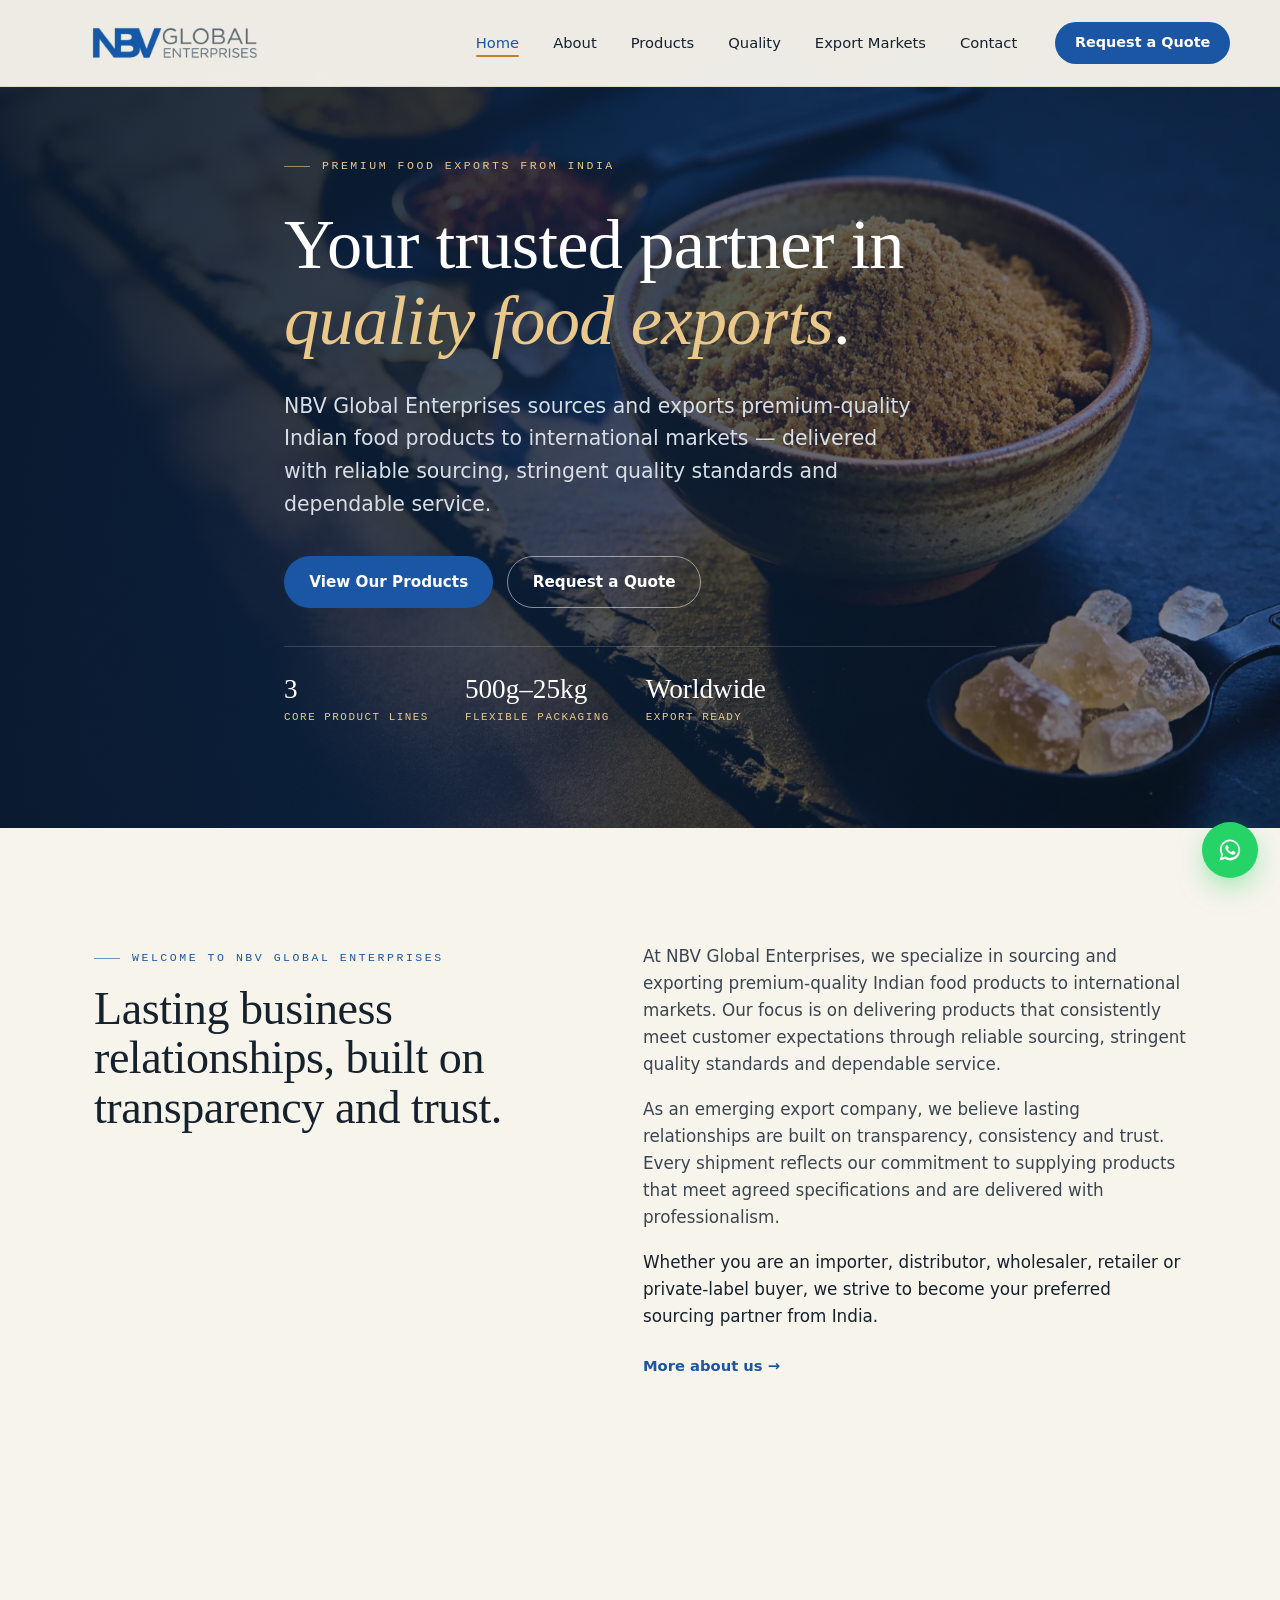
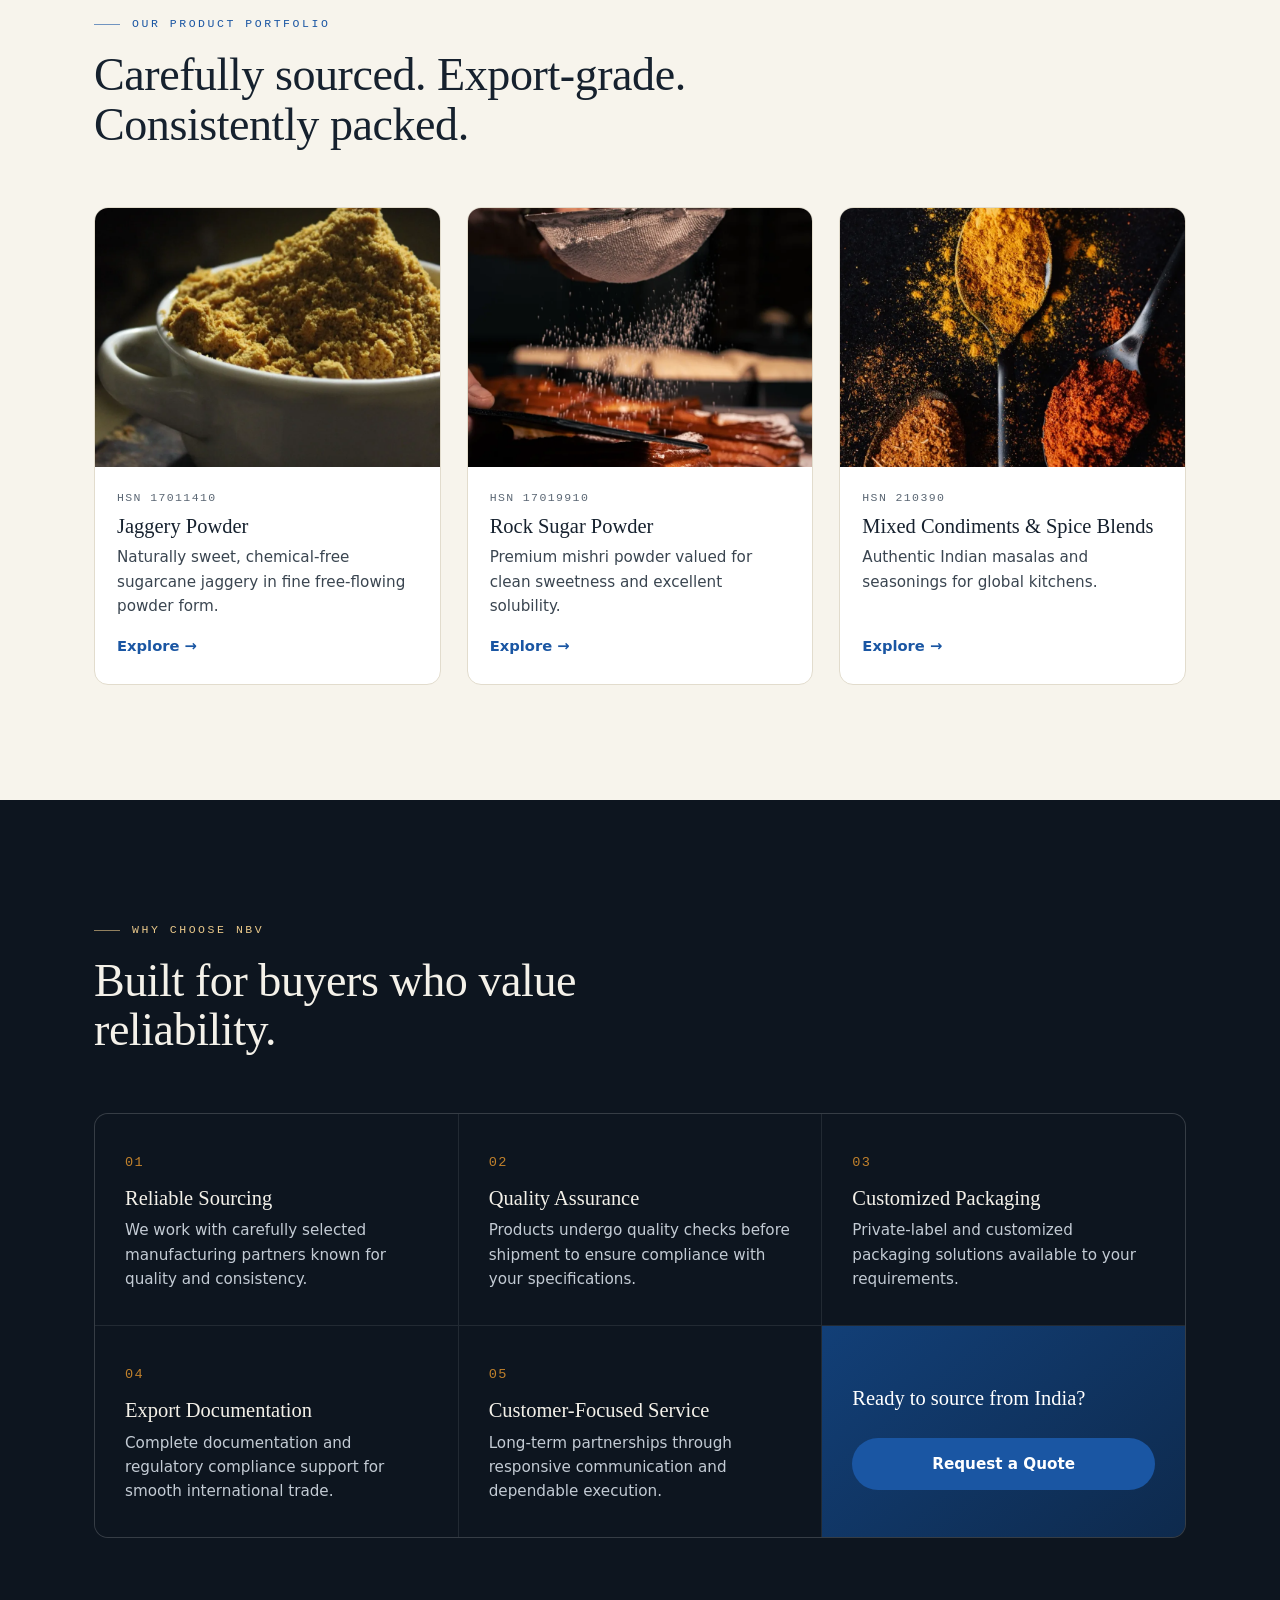
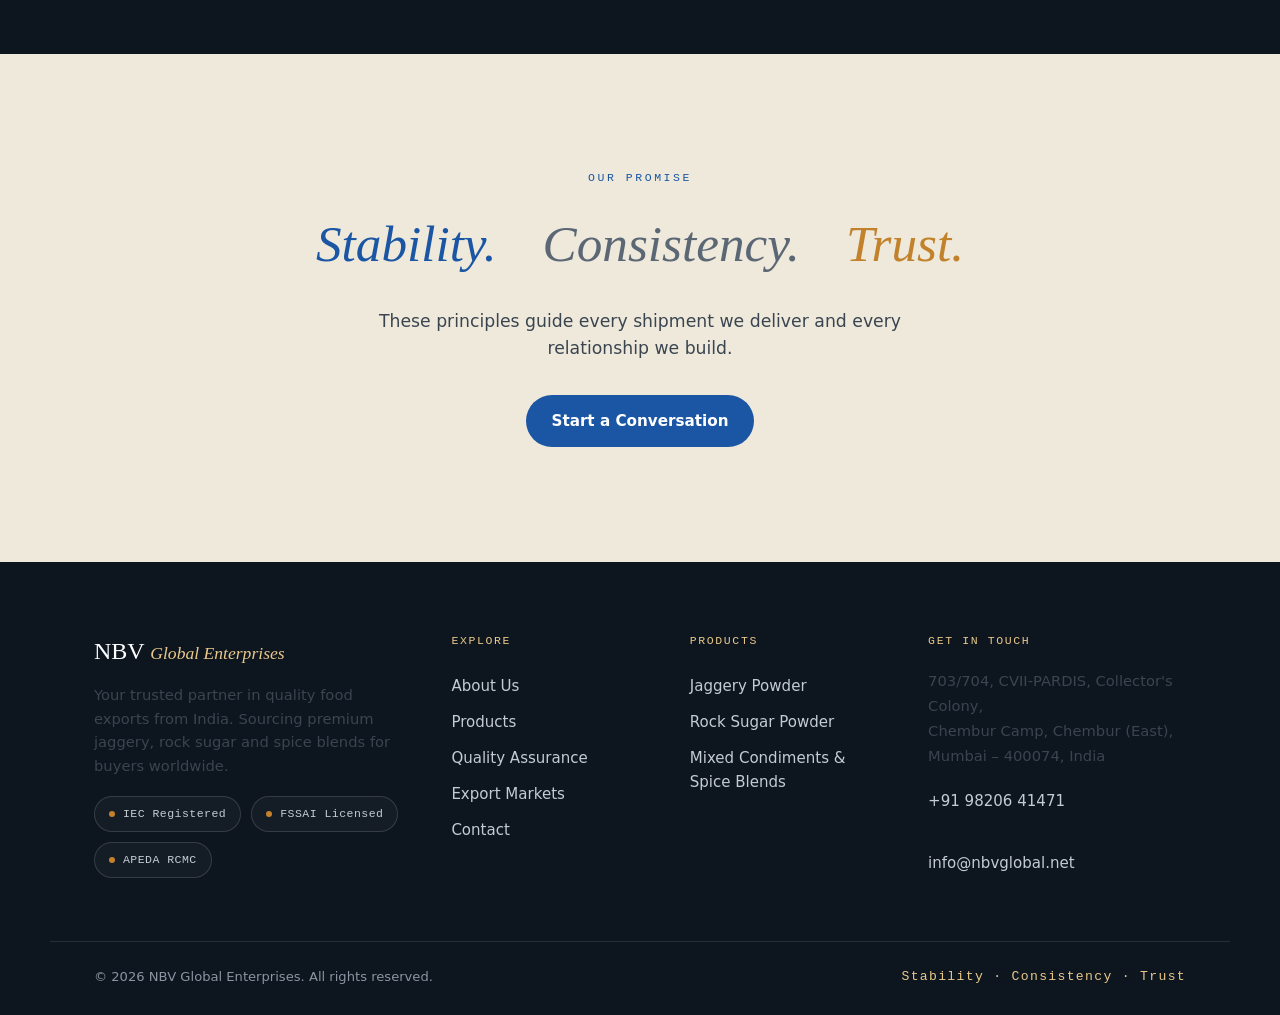
==== commit dcc07d28: "Add files via upload" ====
--- a/index.html
+++ b/index.html
@@ -145,11 +145,11 @@
       <div class="foot-word">NBV <span>Global Enterprises</span></div>
       <p>Your trusted partner in quality food exports from India. Sourcing premium jaggery, rock sugar and spice blends for buyers worldwide.</p>
       <div class="cert-strip">
+        <a class="cert-badge" href="quality.html#certifications"><span class="dot"></span>IEC Registered
+          <span class="cert-preview"><img src="assets/cert-iec.jpg" alt="Importer-Exporter Code"><span>View on Quality page</span></span>
+        </a>
         <a class="cert-badge" href="quality.html#certifications"><span class="dot"></span>FSSAI Licensed
           <span class="cert-preview"><img src="assets/cert-fssai.jpg" alt="FSSAI Central License"><span>View on Quality page</span></span>
-        </a>
-        <a class="cert-badge" href="quality.html#certifications"><span class="dot"></span>IEC Registered
-          <span class="cert-preview"><img src="assets/cert-iec.jpg" alt="Importer-Exporter Code"><span>View on Quality page</span></span>
         </a>
         <a class="cert-badge" href="quality.html#certifications"><span class="dot"></span>APEDA RCMC
           <span class="cert-preview"><img src="assets/cert-apeda.jpg" alt="APEDA RCMC"><span>View on Quality page</span></span>
--- a/assets/styles.css
+++ b/assets/styles.css
@@ -292,8 +292,42 @@
 
 /* ---------- Footer ---------- */
 .cert-strip{display:flex;flex-wrap:wrap;gap:10px;margin-top:18px}
-.cert-badge{display:flex;align-items:center;gap:8px;font-family:var(--mono);font-size:.72rem;letter-spacing:.04em;color:#c3cbd4;padding:8px 14px;border:1px solid rgba(255,255,255,.14);border-radius:100px;background:rgba(255,255,255,.03)}
+.cert-badge{position:relative;display:flex;align-items:center;gap:8px;font-family:var(--mono);font-size:.72rem;letter-spacing:.04em;color:#c3cbd4;padding:8px 14px;border:1px solid rgba(255,255,255,.14);border-radius:100px;background:rgba(255,255,255,.03);text-decoration:none;cursor:pointer;transition:.25s var(--ease)}
+.cert-badge:hover{border-color:var(--amber-soft);color:#fff;background:rgba(255,255,255,.07)}
 .cert-badge .dot{width:6px;height:6px;border-radius:50%;background:var(--amber);flex-shrink:0}
+
+/* Hover preview popup on footer cert badges */
+.cert-badge .cert-preview{
+  position:absolute;bottom:calc(100% + 12px);left:50%;transform:translateX(-50%) translateY(6px);
+  width:180px;background:#fff;border-radius:10px;padding:6px;box-shadow:0 20px 45px -12px rgba(0,0,0,.55);
+  opacity:0;visibility:hidden;transition:.25s var(--ease);pointer-events:none;z-index:50;
+}
+.cert-badge .cert-preview img{width:100%;display:block;border-radius:6px}
+.cert-badge .cert-preview span{display:block;font-family:var(--sans);font-size:.68rem;color:var(--slate);text-align:center;padding-top:6px;letter-spacing:0}
+.cert-badge:hover .cert-preview{opacity:1;visibility:visible;transform:translateX(-50%) translateY(0)}
+@media (max-width:640px){.cert-badge .cert-preview{display:none}}
+
+/* Certificate lightbox on Quality page */
+.cert-card{cursor:pointer}
+.cert-card .cert-thumb{margin-top:14px;border-radius:8px;overflow:hidden;border:1px solid var(--line)}
+.cert-card .cert-thumb img{width:100%;display:block;transition:.35s var(--ease)}
+.cert-card:hover .cert-thumb img{transform:scale(1.03)}
+.cert-card .cert-view{display:inline-block;margin-top:12px;font-family:var(--mono);font-size:.72rem;letter-spacing:.06em;text-transform:uppercase;color:var(--blue-deep)}
+
+.cert-lightbox{
+  position:fixed;inset:0;background:rgba(13,21,31,.88);z-index:1000;
+  display:flex;align-items:center;justify-content:center;padding:30px;
+  opacity:0;visibility:hidden;transition:.25s var(--ease);
+}
+.cert-lightbox.open{opacity:1;visibility:visible}
+.cert-lightbox-inner{max-width:640px;width:100%;background:#fff;border-radius:12px;overflow:hidden;box-shadow:0 30px 80px -20px rgba(0,0,0,.6)}
+.cert-lightbox-inner img{width:100%;display:block;max-height:78vh;object-fit:contain;background:#fff}
+.cert-lightbox-close{
+  position:absolute;top:22px;right:26px;width:42px;height:42px;border-radius:50%;
+  background:rgba(255,255,255,.12);color:#fff;border:1px solid rgba(255,255,255,.25);
+  font-size:1.3rem;line-height:1;cursor:pointer;display:flex;align-items:center;justify-content:center;
+}
+.cert-lightbox-close:hover{background:rgba(255,255,255,.22)}
 
 .qa-certs{padding:0 0 90px}
 .cert-grid{display:grid;grid-template-columns:repeat(3,1fr);gap:20px}
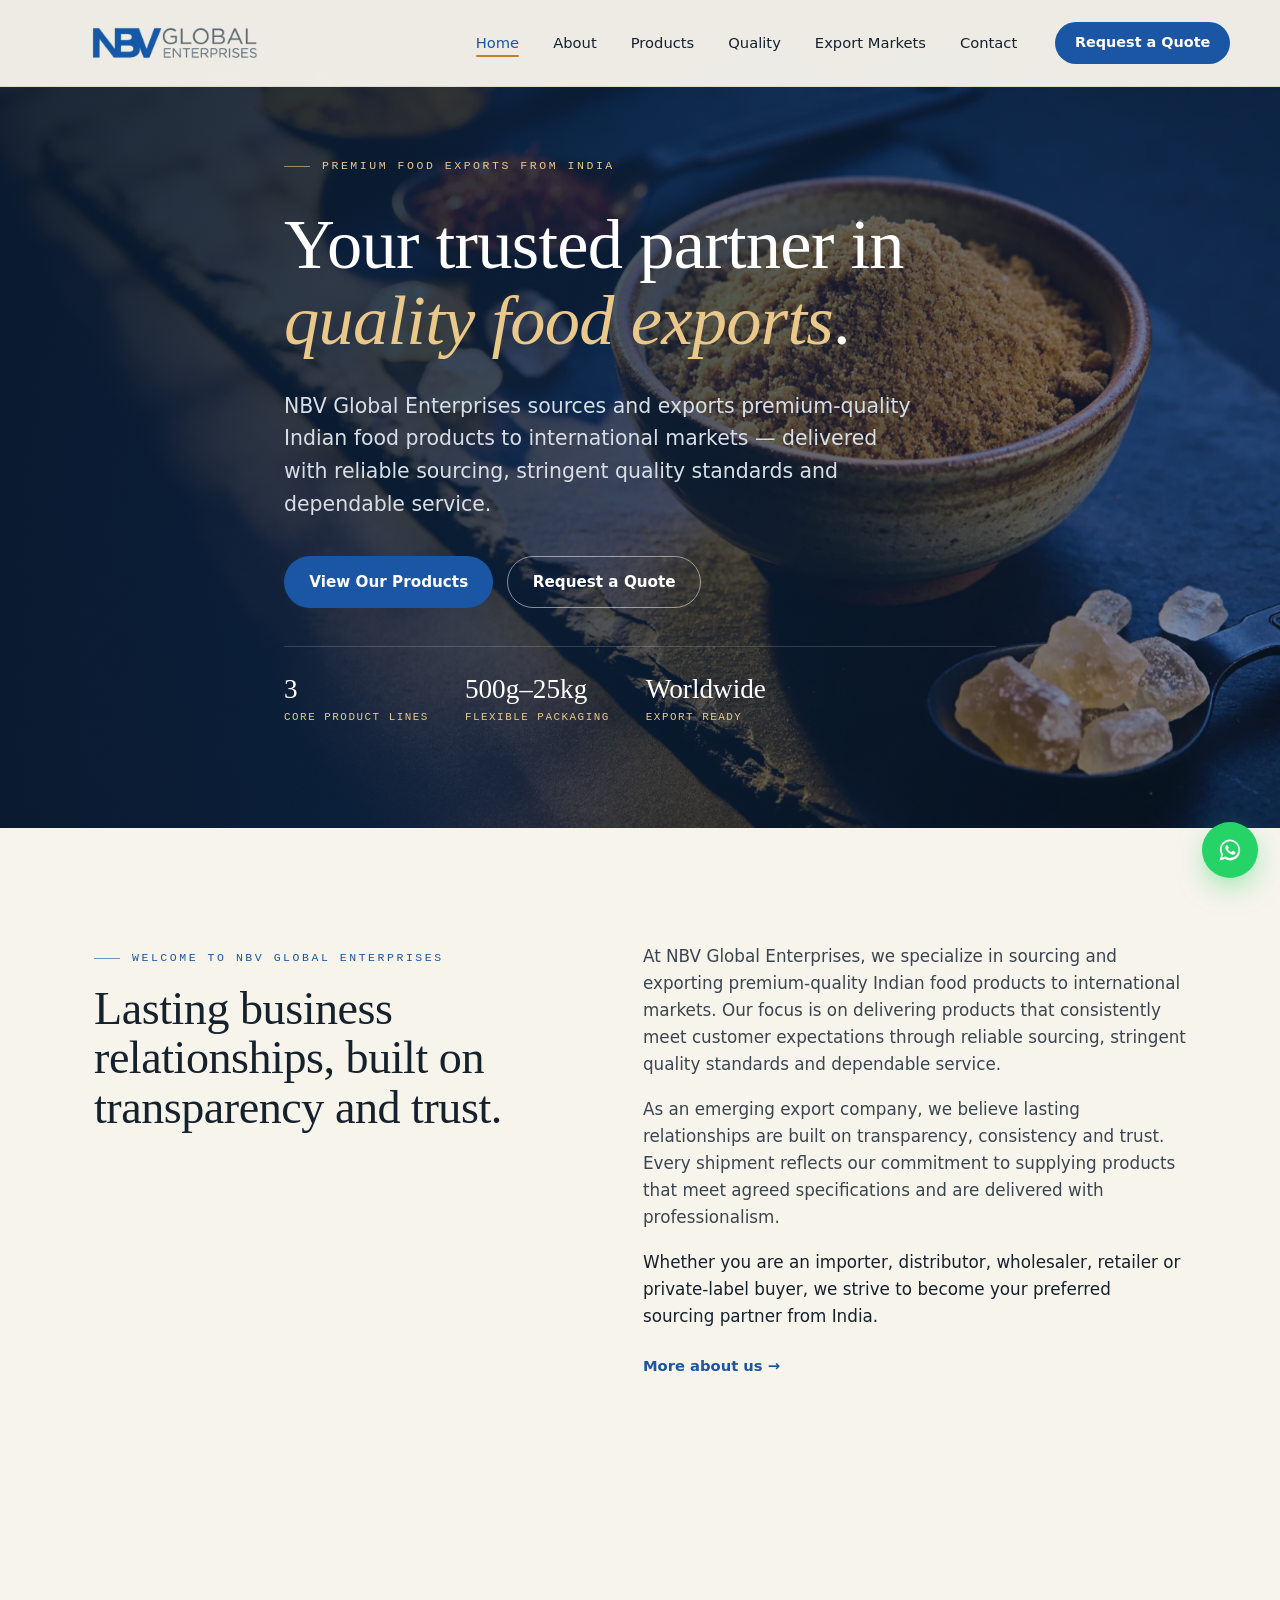
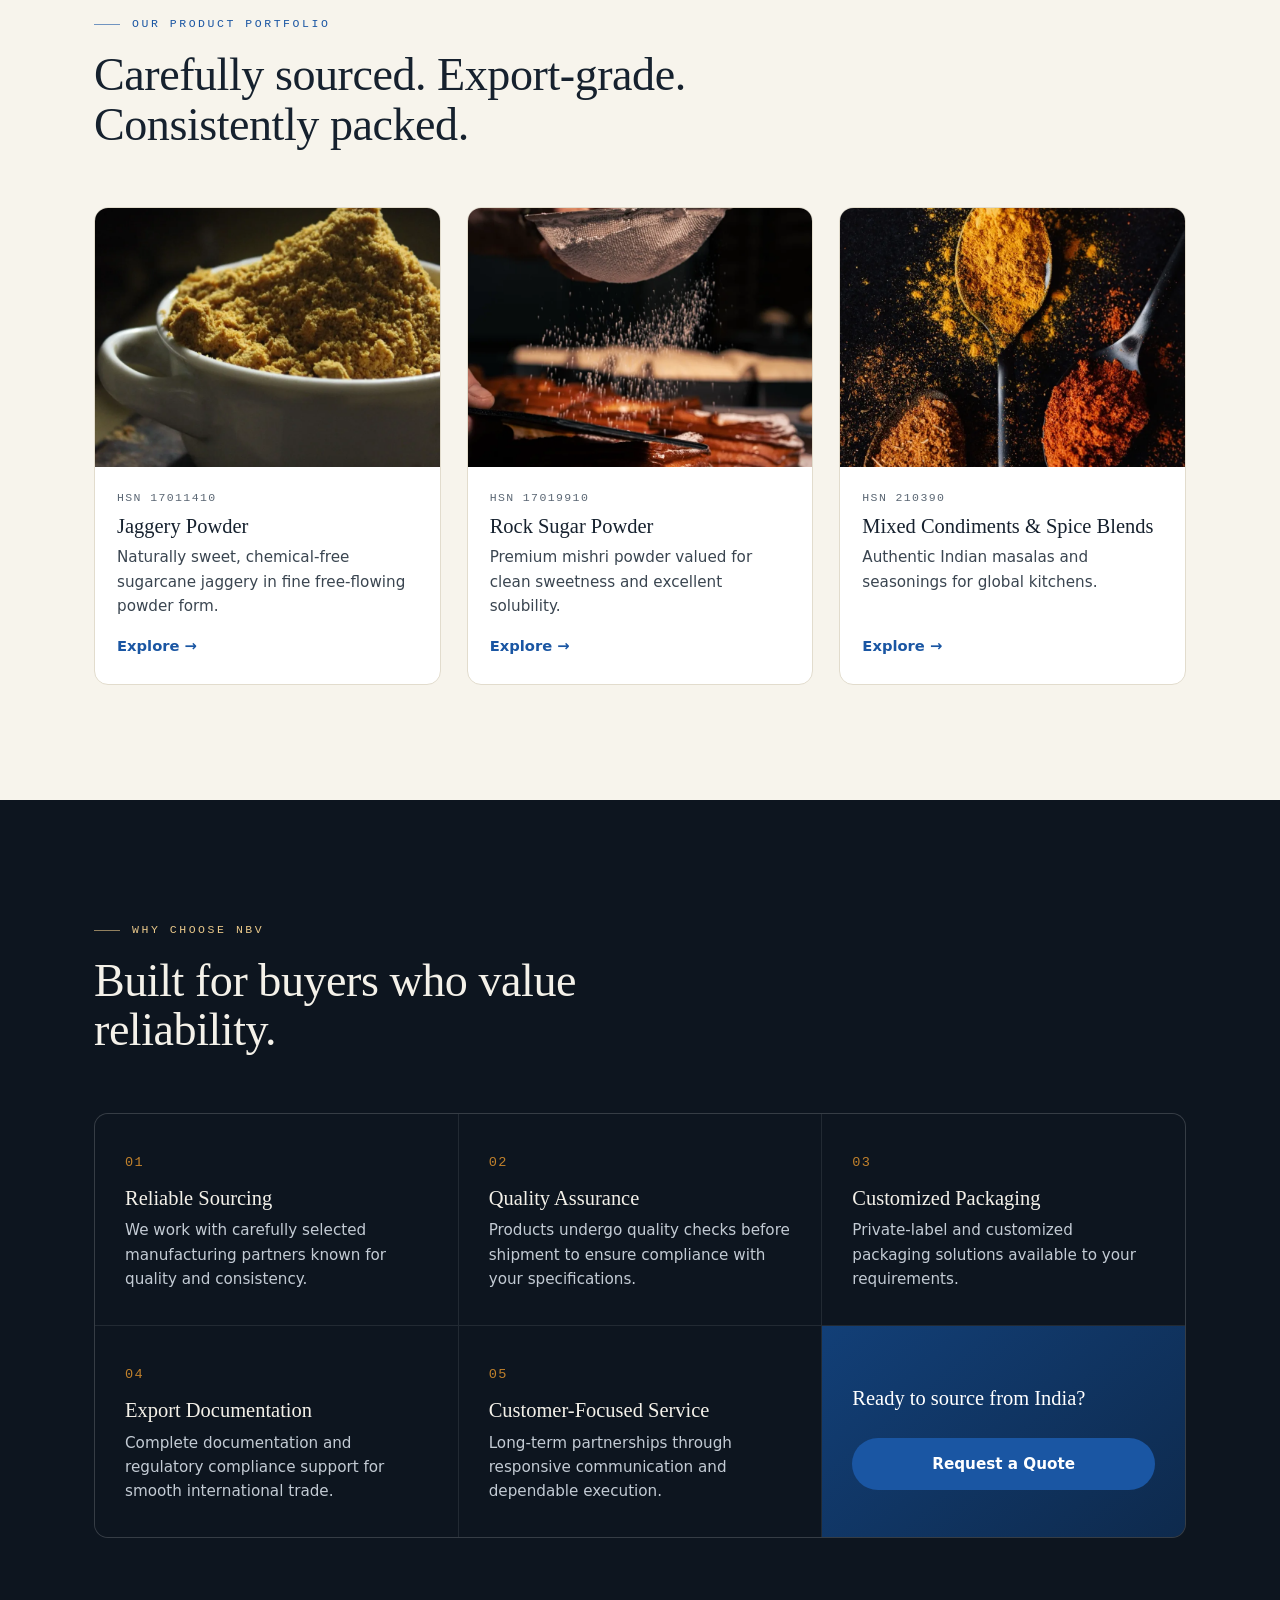
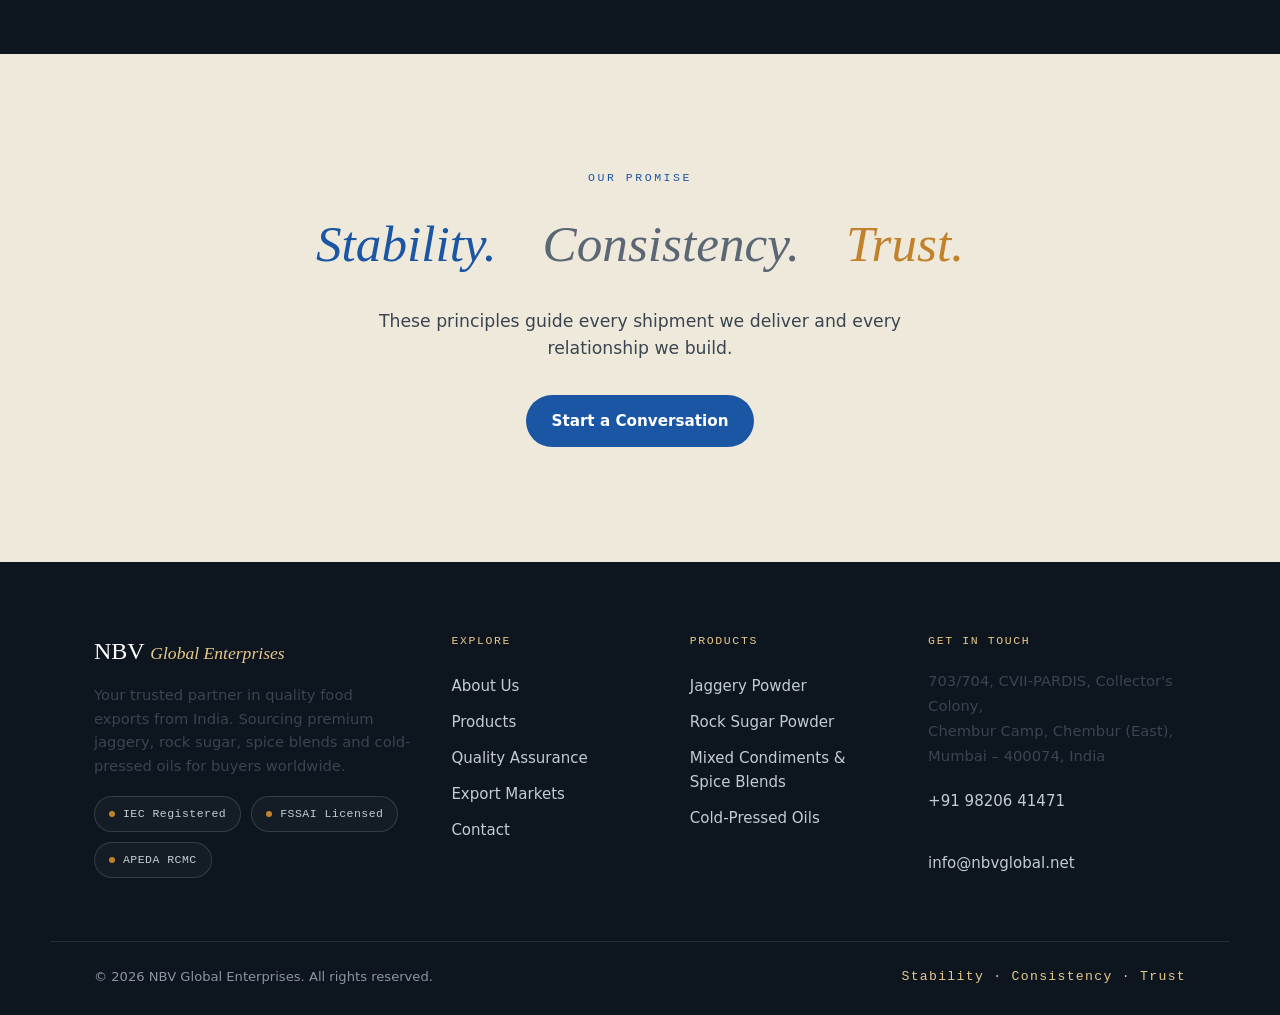
==== commit 9616560a: "Add files via upload" ====
--- a/index.html
+++ b/index.html
@@ -24,6 +24,7 @@
     <a href="product-jaggery.html">Jaggery Powder</a>
     <a href="product-rock-sugar.html">Rock Sugar Powder</a>
     <a href="product-mixed-condiments.html">Mixed Condiments &amp; Spice Blends</a>
+    <a href="product-cold-press-oils.html">Cold-Pressed Oils</a>
   </div>
 </li><li><a href="quality.html">Quality</a></li><li><a href="export-markets.html">Export Markets</a></li><li><a href="contact.html">Contact</a></li></ul>
     </nav>
@@ -38,6 +39,7 @@
   <a href="product-jaggery.html" class="sub">— Jaggery Powder</a>
   <a href="product-rock-sugar.html" class="sub">— Rock Sugar Powder</a>
   <a href="product-mixed-condiments.html" class="sub">— Mixed Condiments</a>
+  <a href="product-cold-press-oils.html" class="sub">— Cold-Pressed Oils</a>
   <a href="quality.html">Quality</a>
   <a href="export-markets.html">Export Markets</a>
   <a href="contact.html">Contact</a>
@@ -143,7 +145,7 @@
   <div class="wrap footer-grid">
     <div class="foot-brand">
       <div class="foot-word">NBV <span>Global Enterprises</span></div>
-      <p>Your trusted partner in quality food exports from India. Sourcing premium jaggery, rock sugar and spice blends for buyers worldwide.</p>
+      <p>Your trusted partner in quality food exports from India. Sourcing premium jaggery, rock sugar, spice blends and cold-pressed oils for buyers worldwide.</p>
       <div class="cert-strip">
         <a class="cert-badge" href="quality.html#certifications"><span class="dot"></span>IEC Registered
           <span class="cert-preview"><img src="assets/cert-iec.jpg" alt="Importer-Exporter Code"><span>View on Quality page</span></span>
@@ -169,6 +171,7 @@
       <a href="product-jaggery.html">Jaggery Powder</a>
       <a href="product-rock-sugar.html">Rock Sugar Powder</a>
       <a href="product-mixed-condiments.html">Mixed Condiments &amp; Spice Blends</a>
+      <a href="product-cold-press-oils.html">Cold-Pressed Oils</a>
     </div>
     <div class="foot-col foot-contact">
       <h4>Get in Touch</h4>
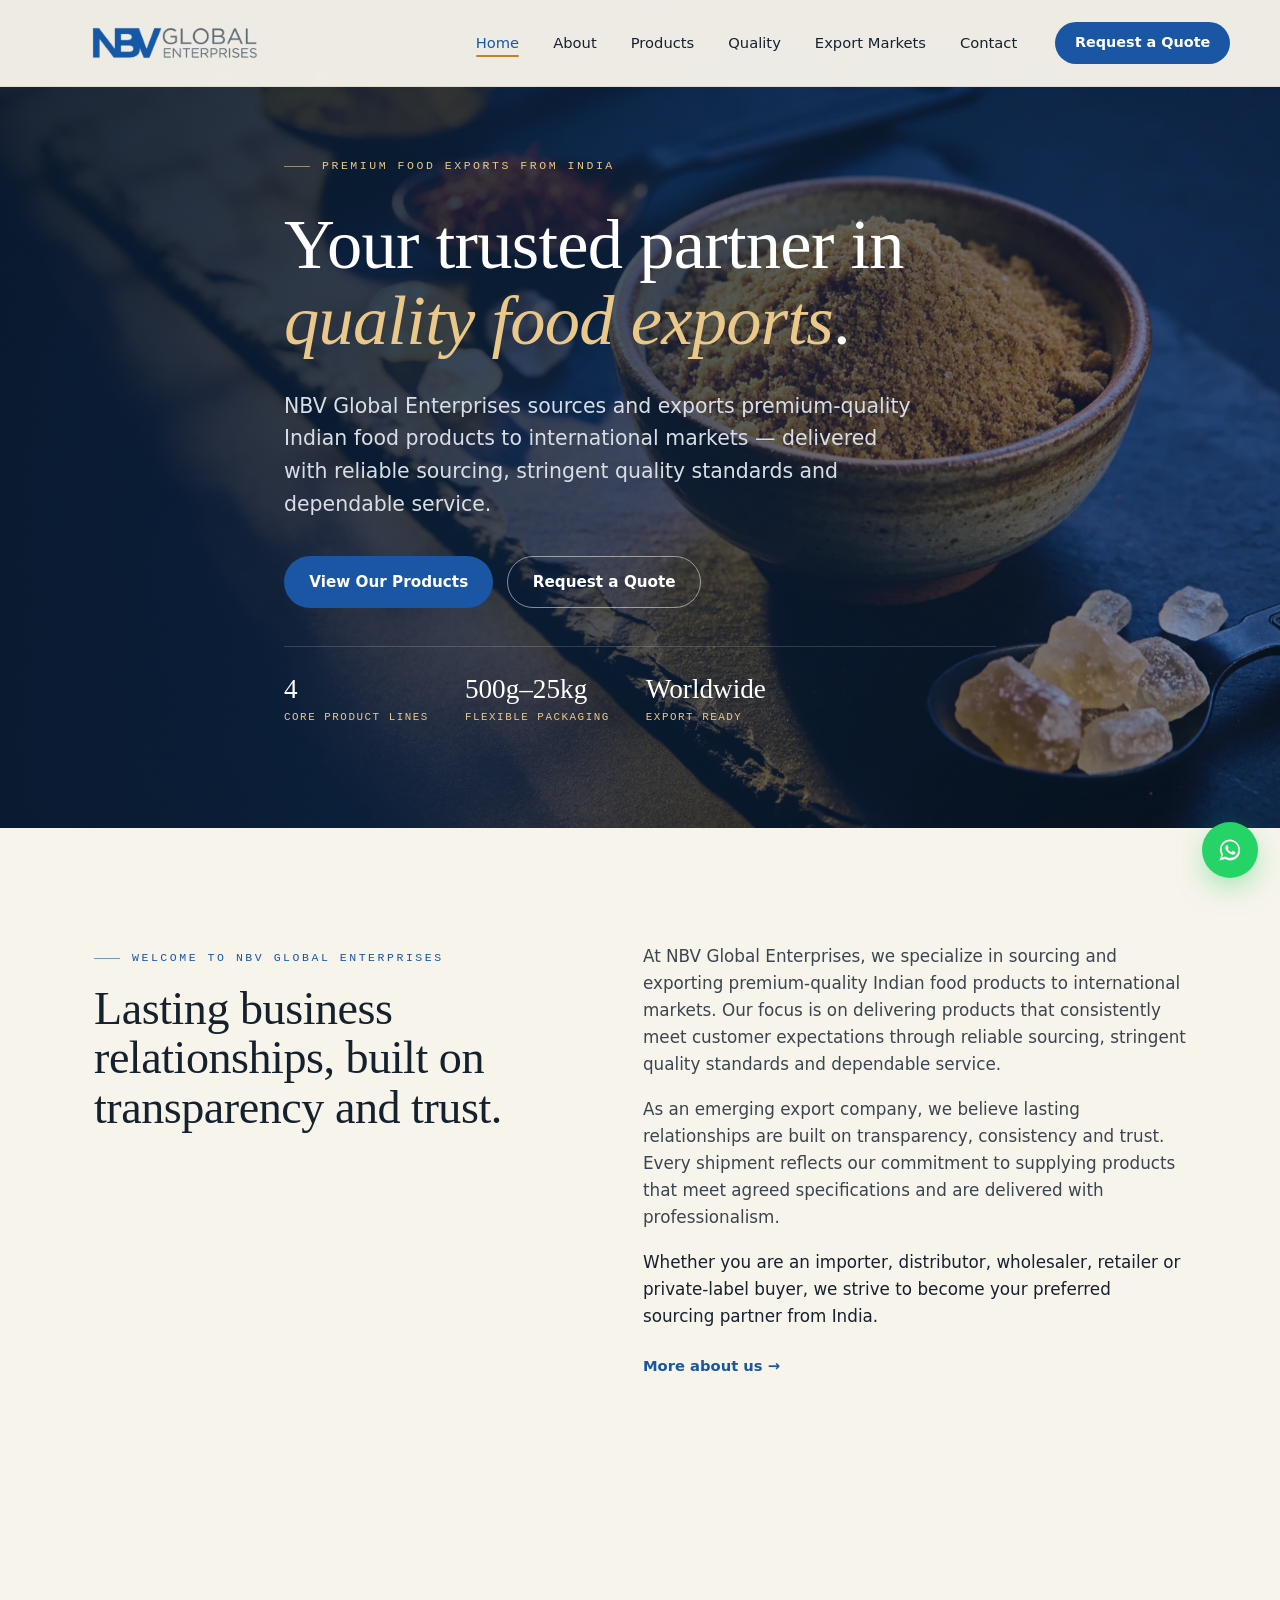
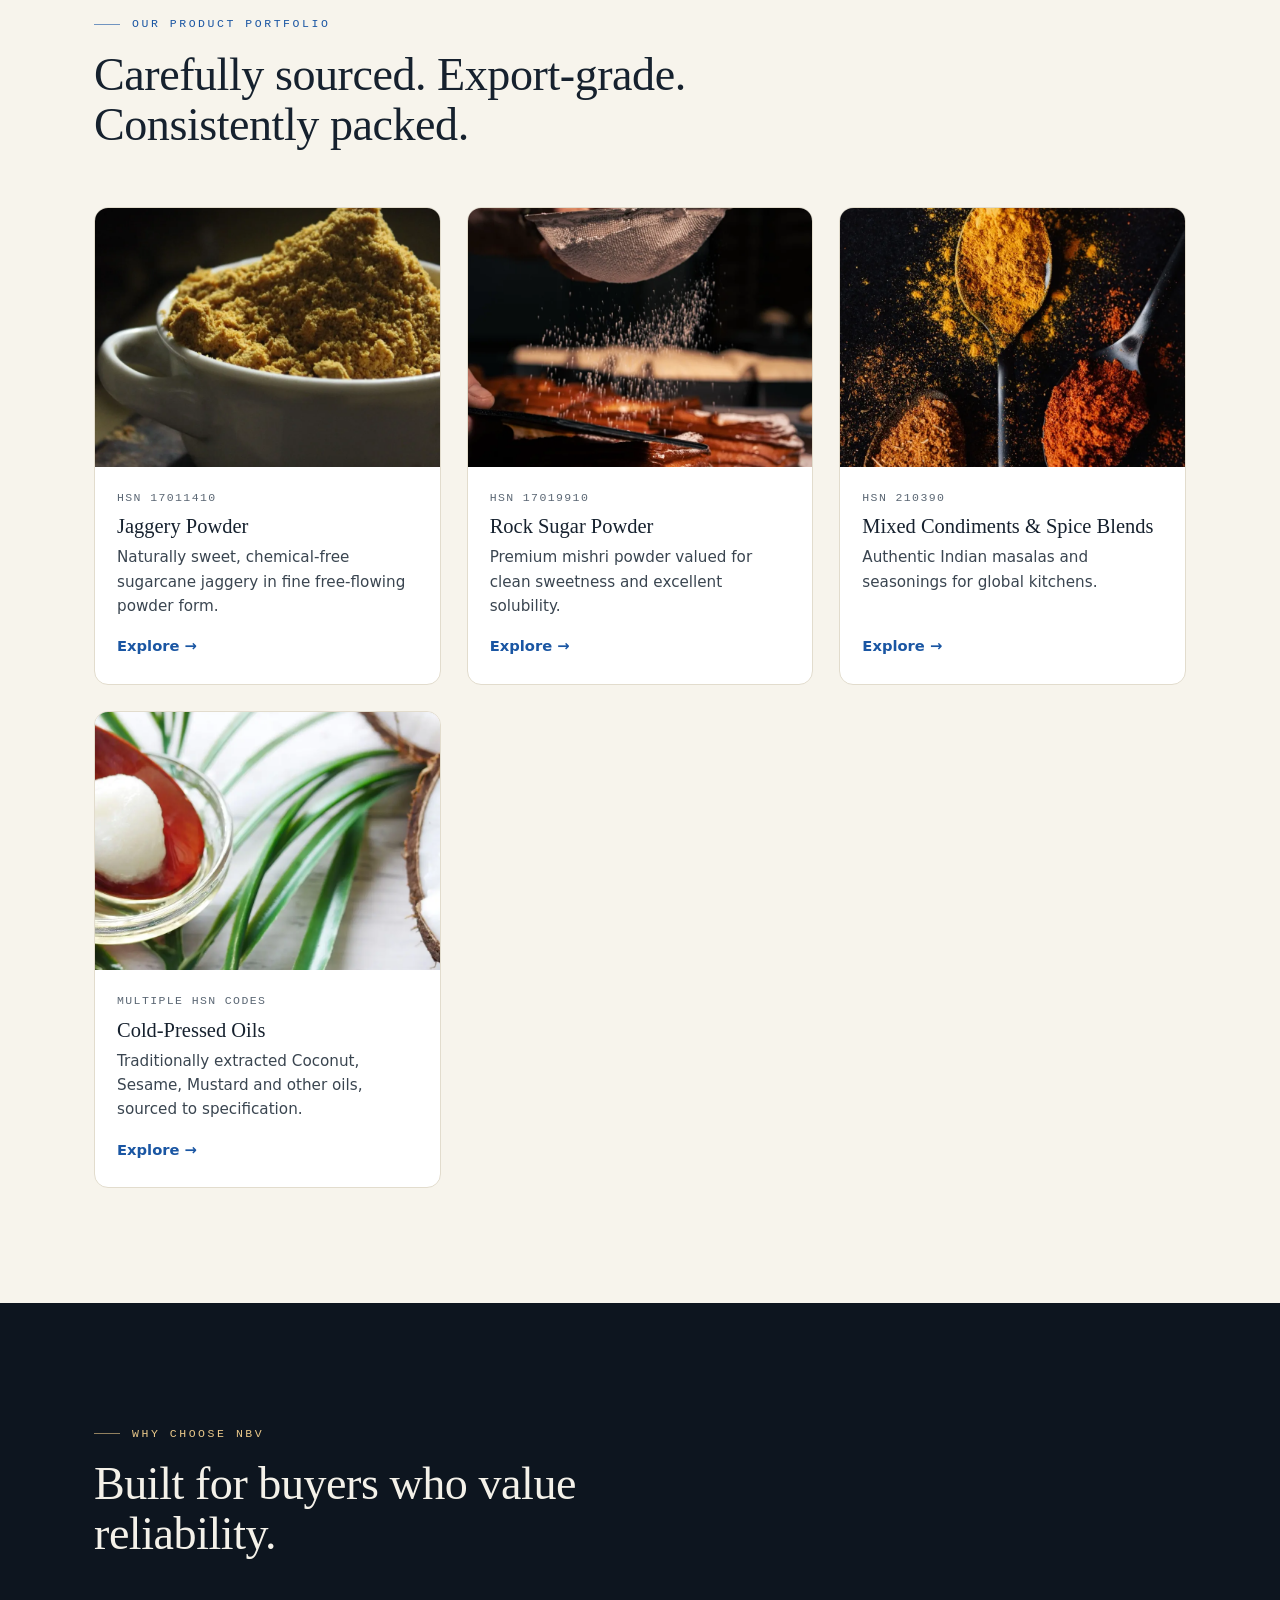
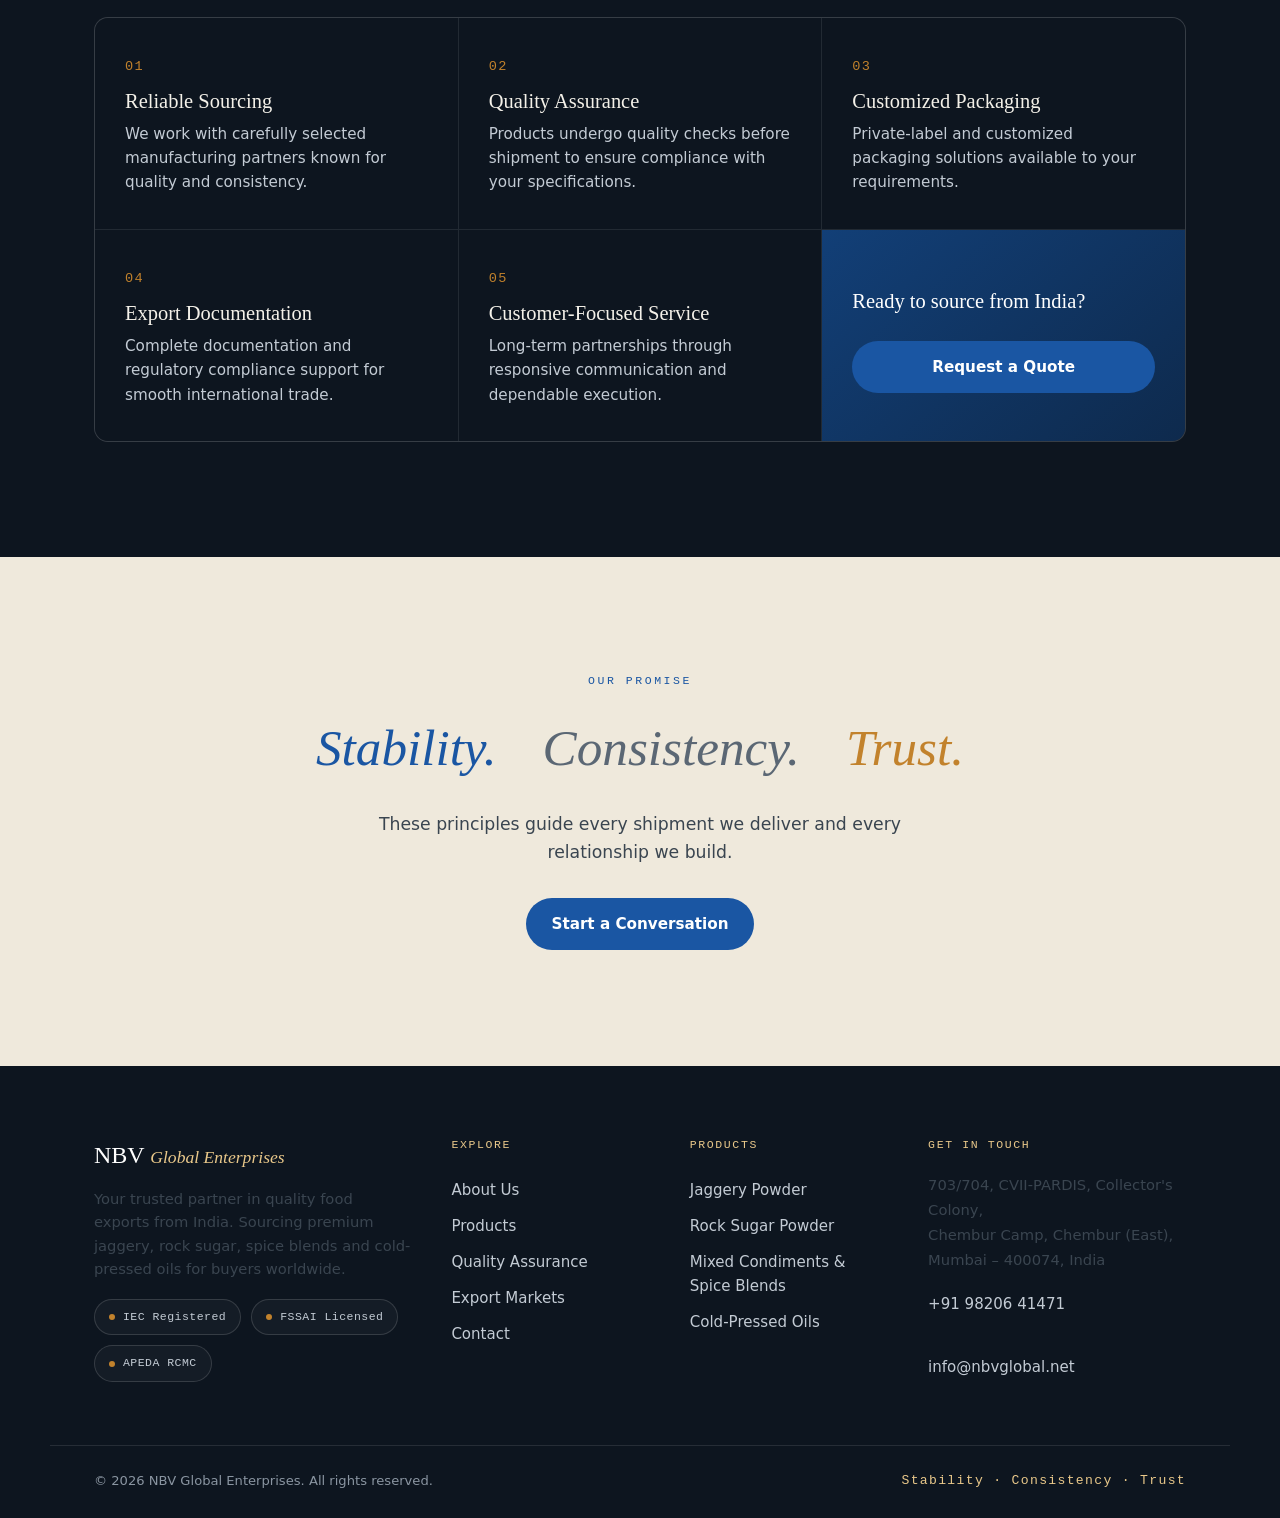
==== commit 57f58b34: "Add files via upload" ====
--- a/index.html
+++ b/index.html
@@ -60,7 +60,7 @@
       <a class="btn btn-ghost" href="contact.html">Request a Quote</a>
     </div>
     <ul class="hero-strip reveal d4">
-      <li><strong>3</strong><span>Core Product Lines</span></li>
+      <li><strong>4</strong><span>Core Product Lines</span></li>
       <li><strong>500g&ndash;25kg</strong><span>Flexible Packaging</span></li>
       <li><strong>Worldwide</strong><span>Export Ready</span></li>
     </ul>
@@ -109,6 +109,13 @@
   <img src="assets/mixed-condiments.jpg" alt="Mixed Condiments and Spice Blends" class="" loading="lazy">
 </picture></div>
         <div class="prod-meta"><span class="hsn">HSN 210390</span><h3>Mixed Condiments &amp; Spice Blends</h3><p>Authentic Indian masalas and seasonings for global kitchens.</p><span class="text-link">Explore &rarr;</span></div>
+      </a>
+      <a class="prod-card reveal" href="product-cold-press-oils.html">
+        <div class="prod-img"><picture>
+  <source srcset="assets/cold-press-coconut.webp" type="image/webp">
+  <img src="assets/cold-press-coconut.jpg" alt="Cold-Pressed Oils" class="" loading="lazy">
+</picture></div>
+        <div class="prod-meta"><span class="hsn">Multiple HSN Codes</span><h3>Cold-Pressed Oils</h3><p>Traditionally extracted Coconut, Sesame, Mustard and other oils, sourced to specification.</p><span class="text-link">Explore &rarr;</span></div>
       </a>
     </div>
   </div>
--- a/assets/styles.css
+++ b/assets/styles.css
@@ -244,6 +244,12 @@
 .chips{list-style:none;display:flex;flex-wrap:wrap;gap:10px}
 .chips li{font-size:.86rem;padding:8px 15px;background:#fff;border:1px solid var(--line);border-radius:100px;color:var(--ink)}
 .chips.pack li{font-family:var(--mono);font-size:.8rem;background:var(--paper-2);border-color:transparent;color:var(--blue-deep);font-weight:500}
+
+.hsn-list{list-style:none;display:flex;flex-direction:column;gap:0}
+.hsn-list li{display:flex;justify-content:space-between;align-items:baseline;gap:14px;font-size:.92rem;padding:11px 0;border-bottom:1px solid var(--line)}
+.hsn-list li:last-child{border-bottom:none}
+.hsn-list .oil-name{color:var(--ink)}
+.hsn-list .oil-hsn{font-family:var(--mono);font-size:.76rem;color:var(--blue-deep);background:var(--paper-2);padding:4px 10px;border-radius:6px;white-space:nowrap;flex-shrink:0}
 .markets-note{background:#fff;border:1px solid var(--line);border-left:4px solid var(--amber);border-radius:var(--r);padding:30px 34px;max-width:760px}
 .markets-note p{font-size:1.05rem;margin-bottom:.8rem}
 
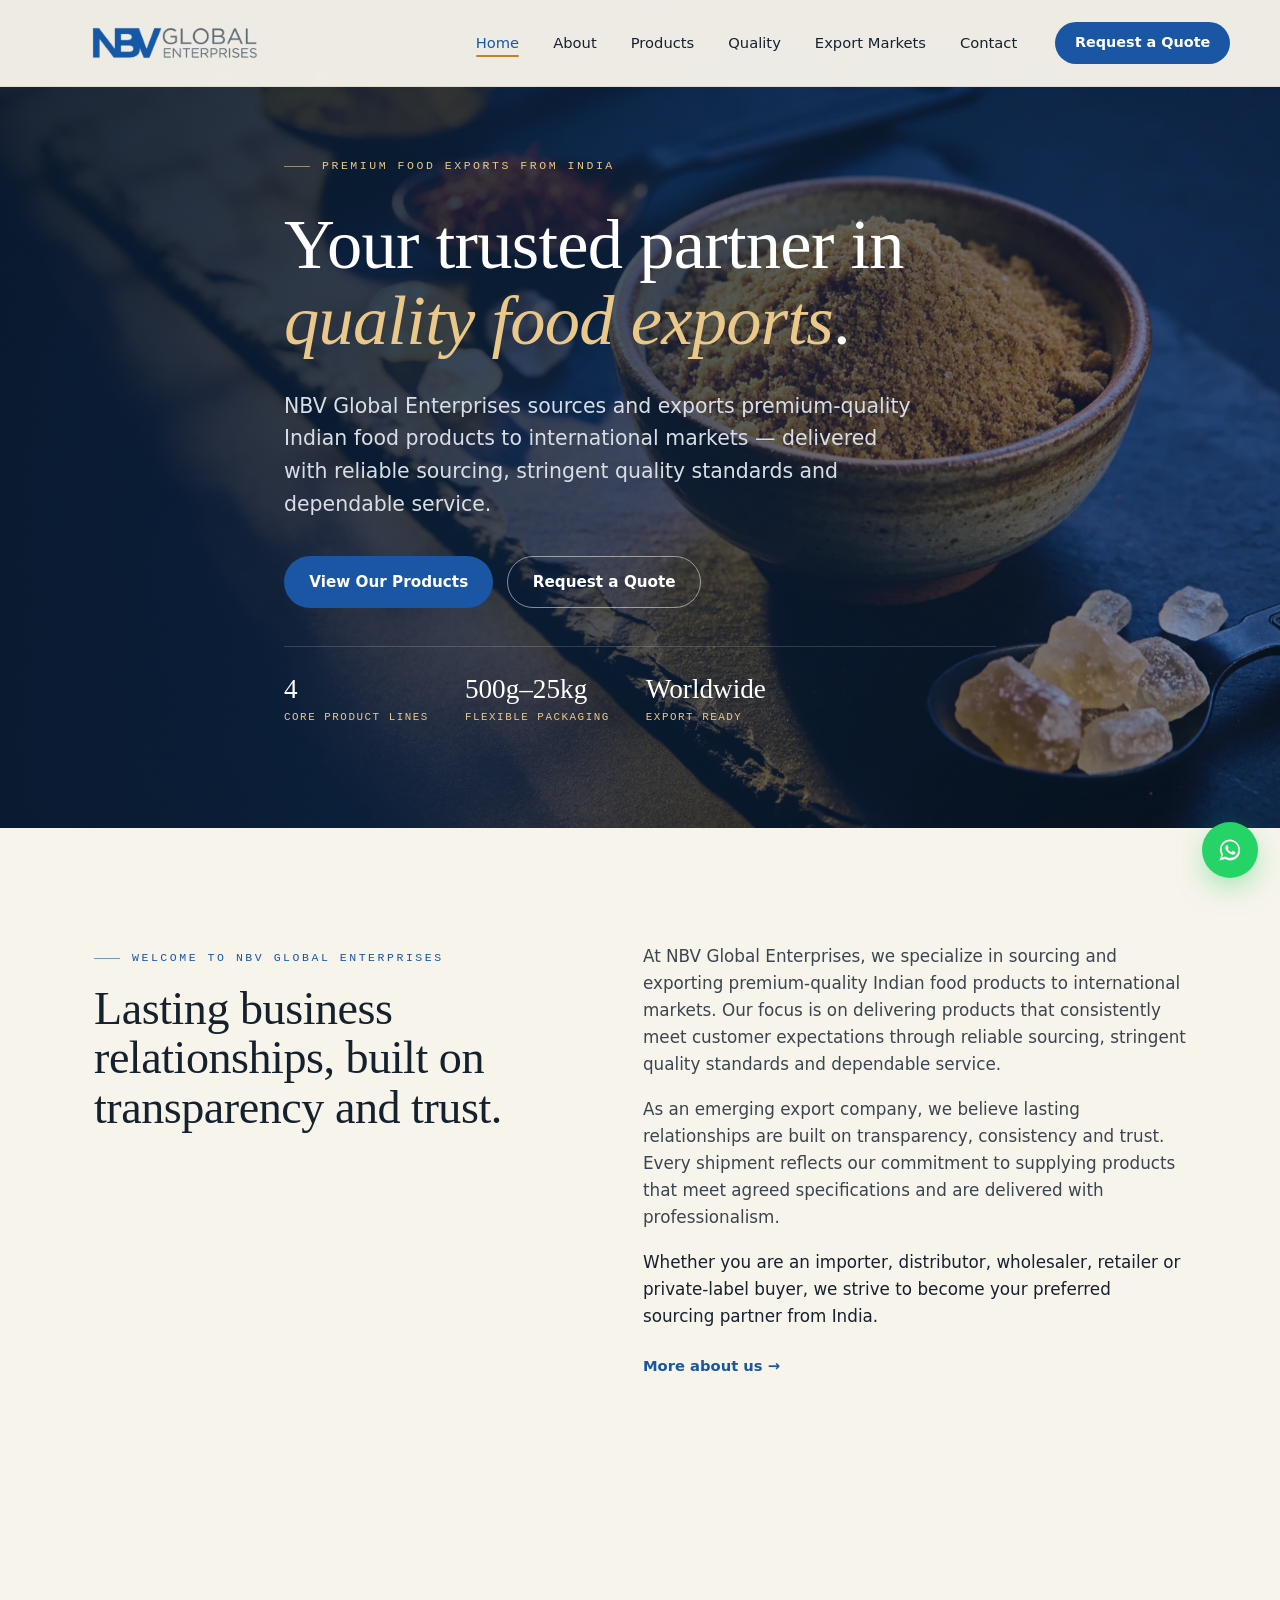
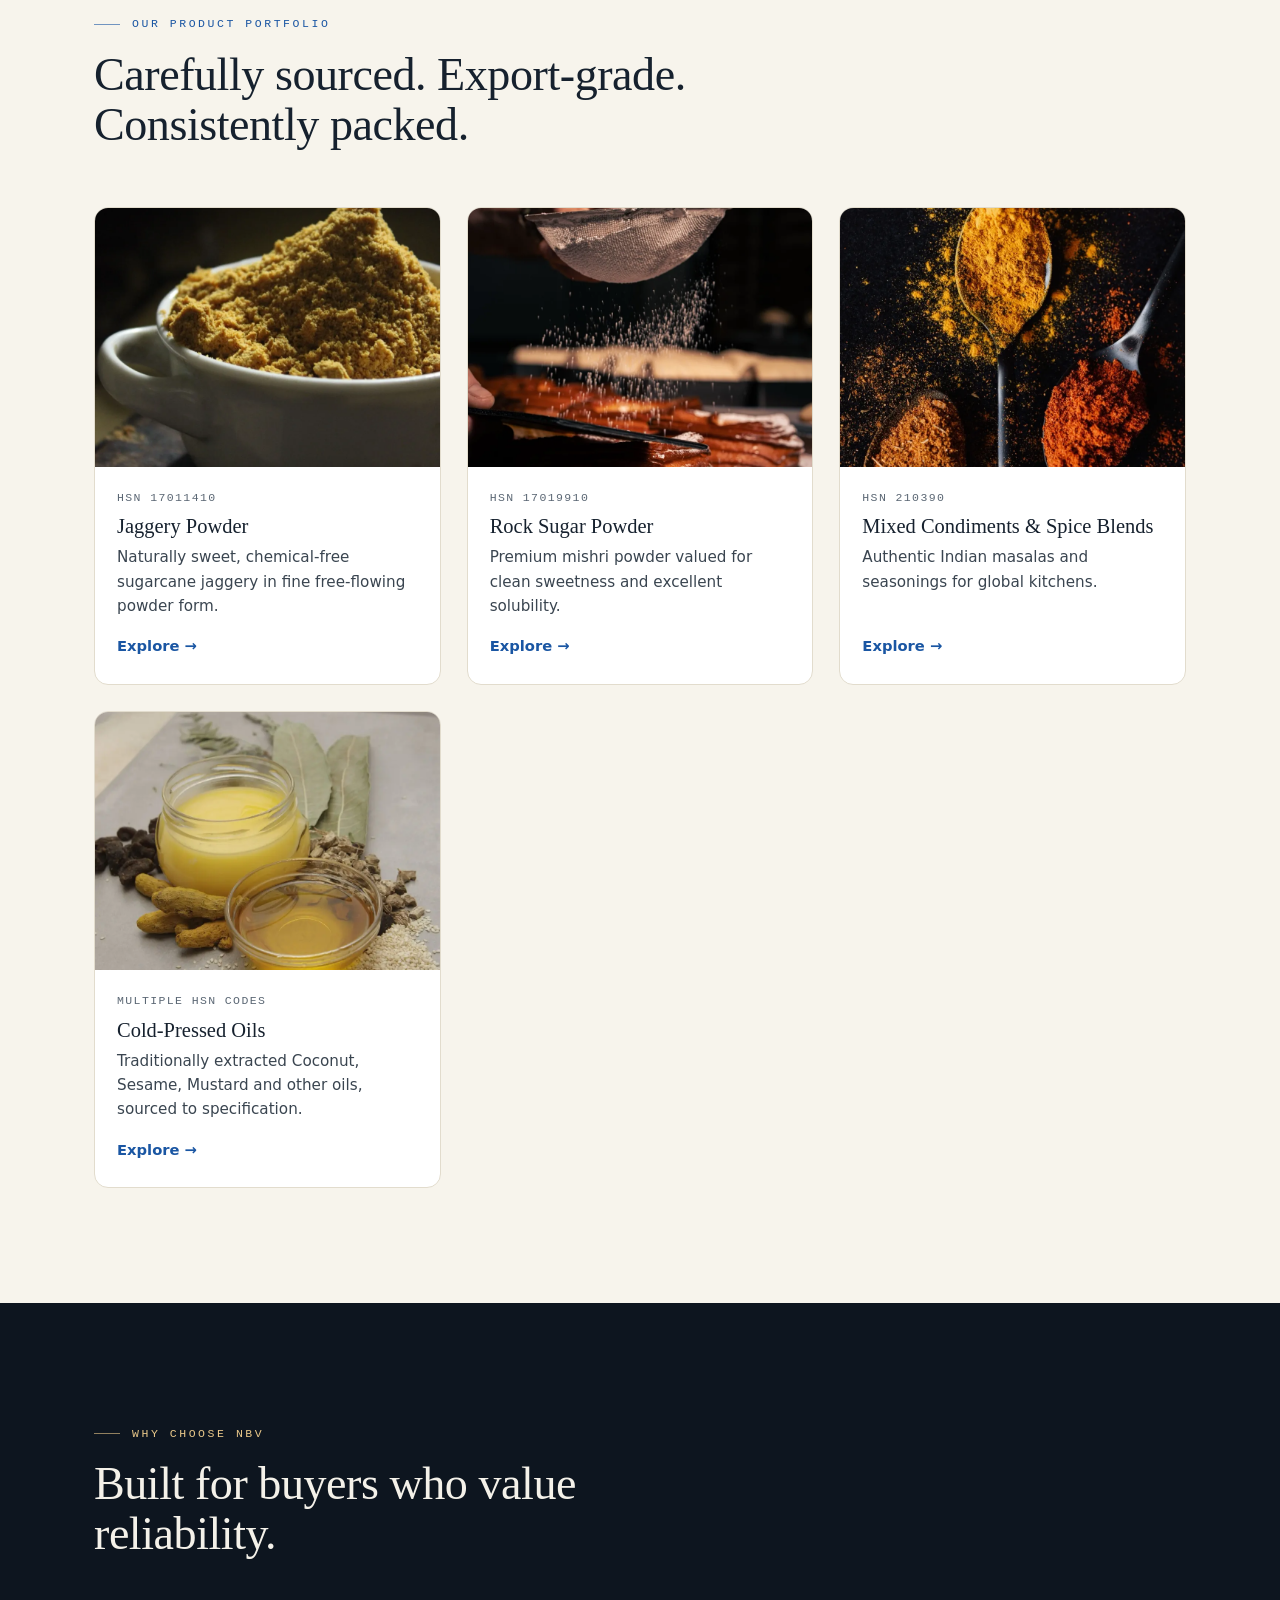
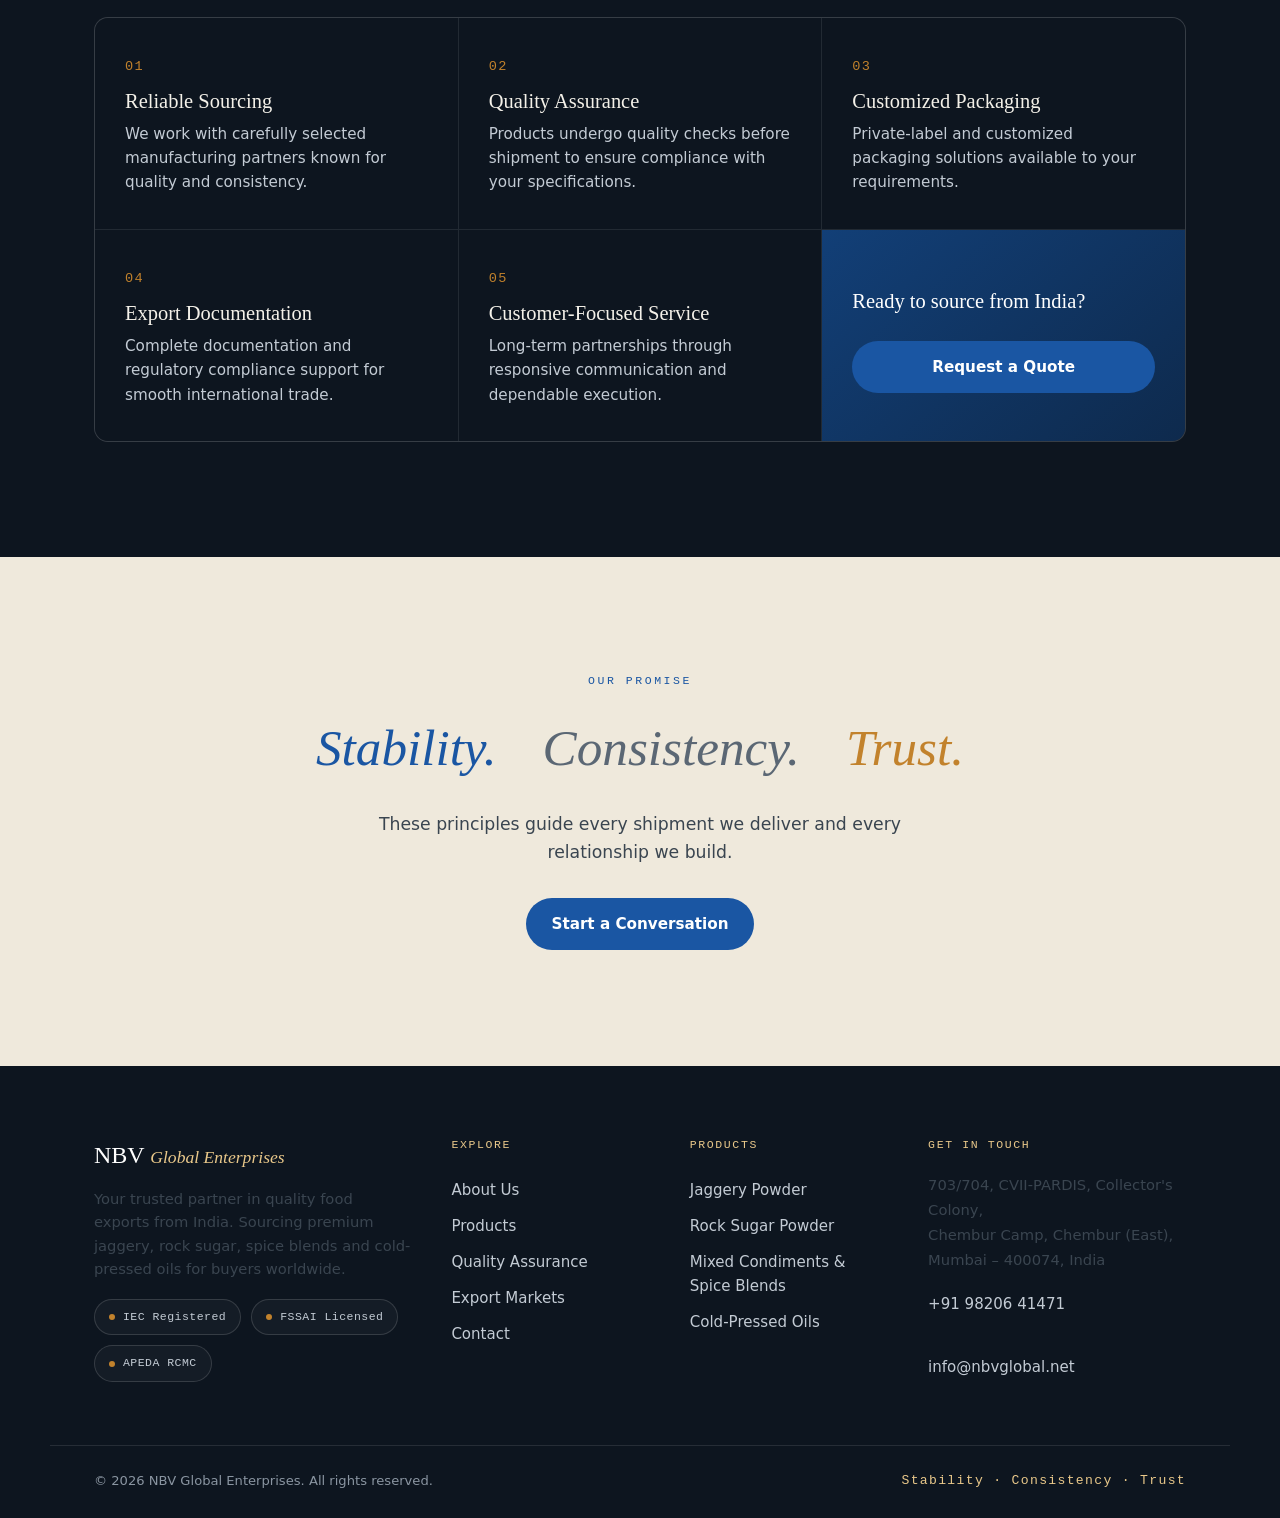
==== commit 65993e64: "Add files via upload" ====
--- a/index.html
+++ b/index.html
@@ -112,8 +112,8 @@
       </a>
       <a class="prod-card reveal" href="product-cold-press-oils.html">
         <div class="prod-img"><picture>
-  <source srcset="assets/cold-press-coconut.webp" type="image/webp">
-  <img src="assets/cold-press-coconut.jpg" alt="Cold-Pressed Oils" class="" loading="lazy">
+  <source srcset="assets/cold-press-sesame.webp" type="image/webp">
+  <img src="assets/cold-press-sesame.jpg" alt="Cold-Pressed Oils" class="" loading="lazy">
 </picture></div>
         <div class="prod-meta"><span class="hsn">Multiple HSN Codes</span><h3>Cold-Pressed Oils</h3><p>Traditionally extracted Coconut, Sesame, Mustard and other oils, sourced to specification.</p><span class="text-link">Explore &rarr;</span></div>
       </a>
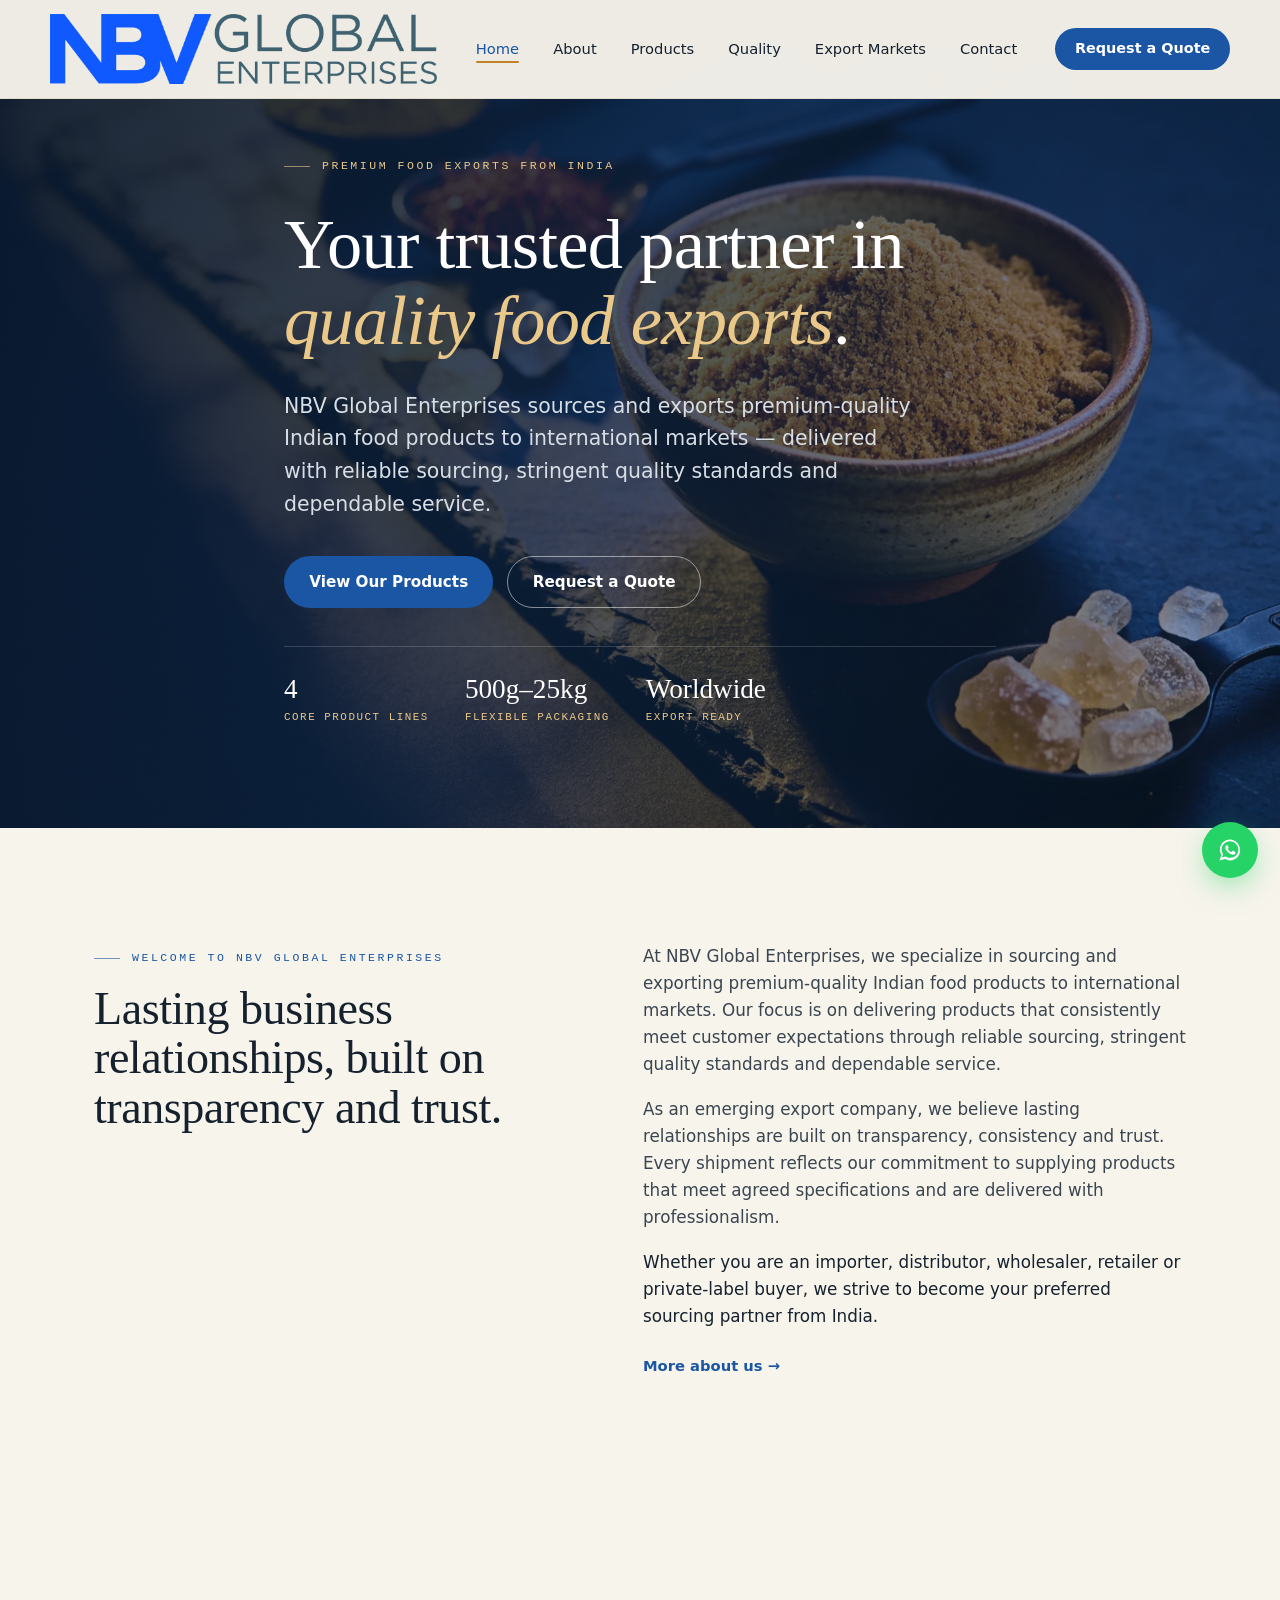
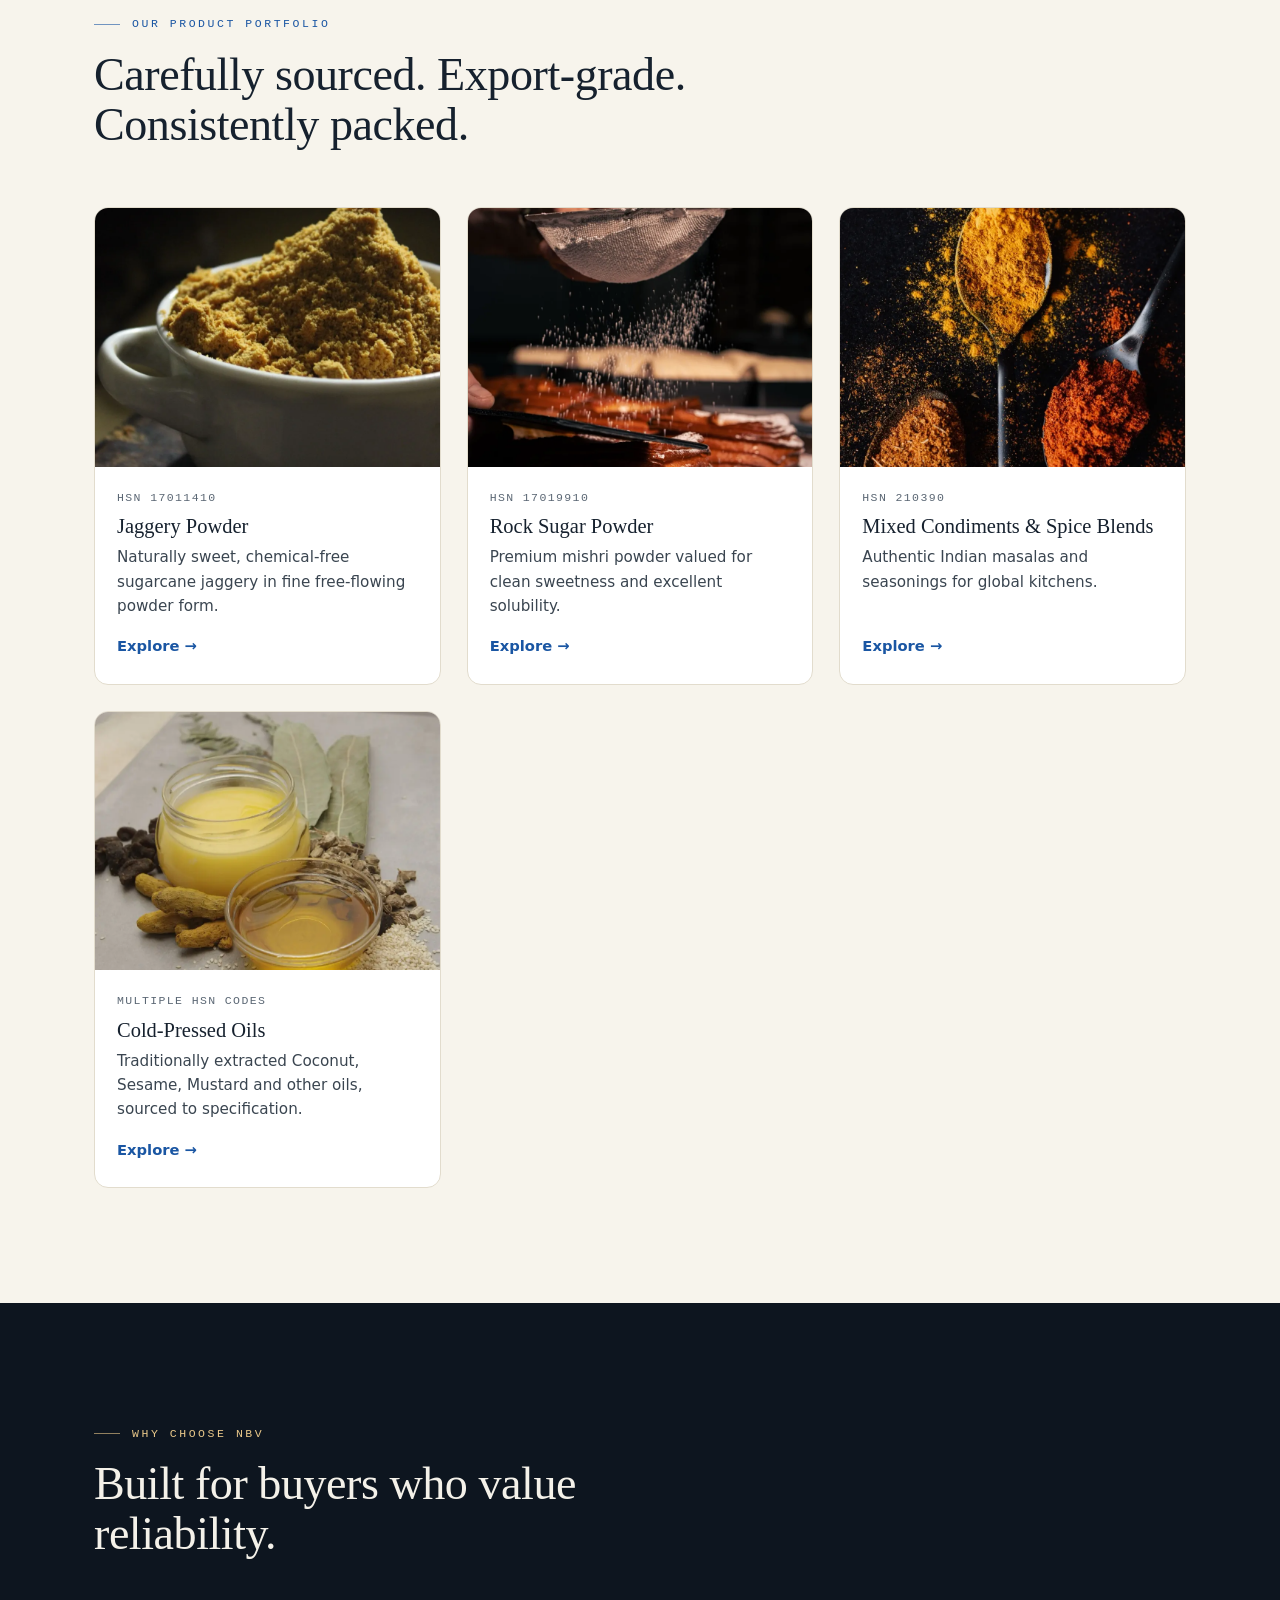
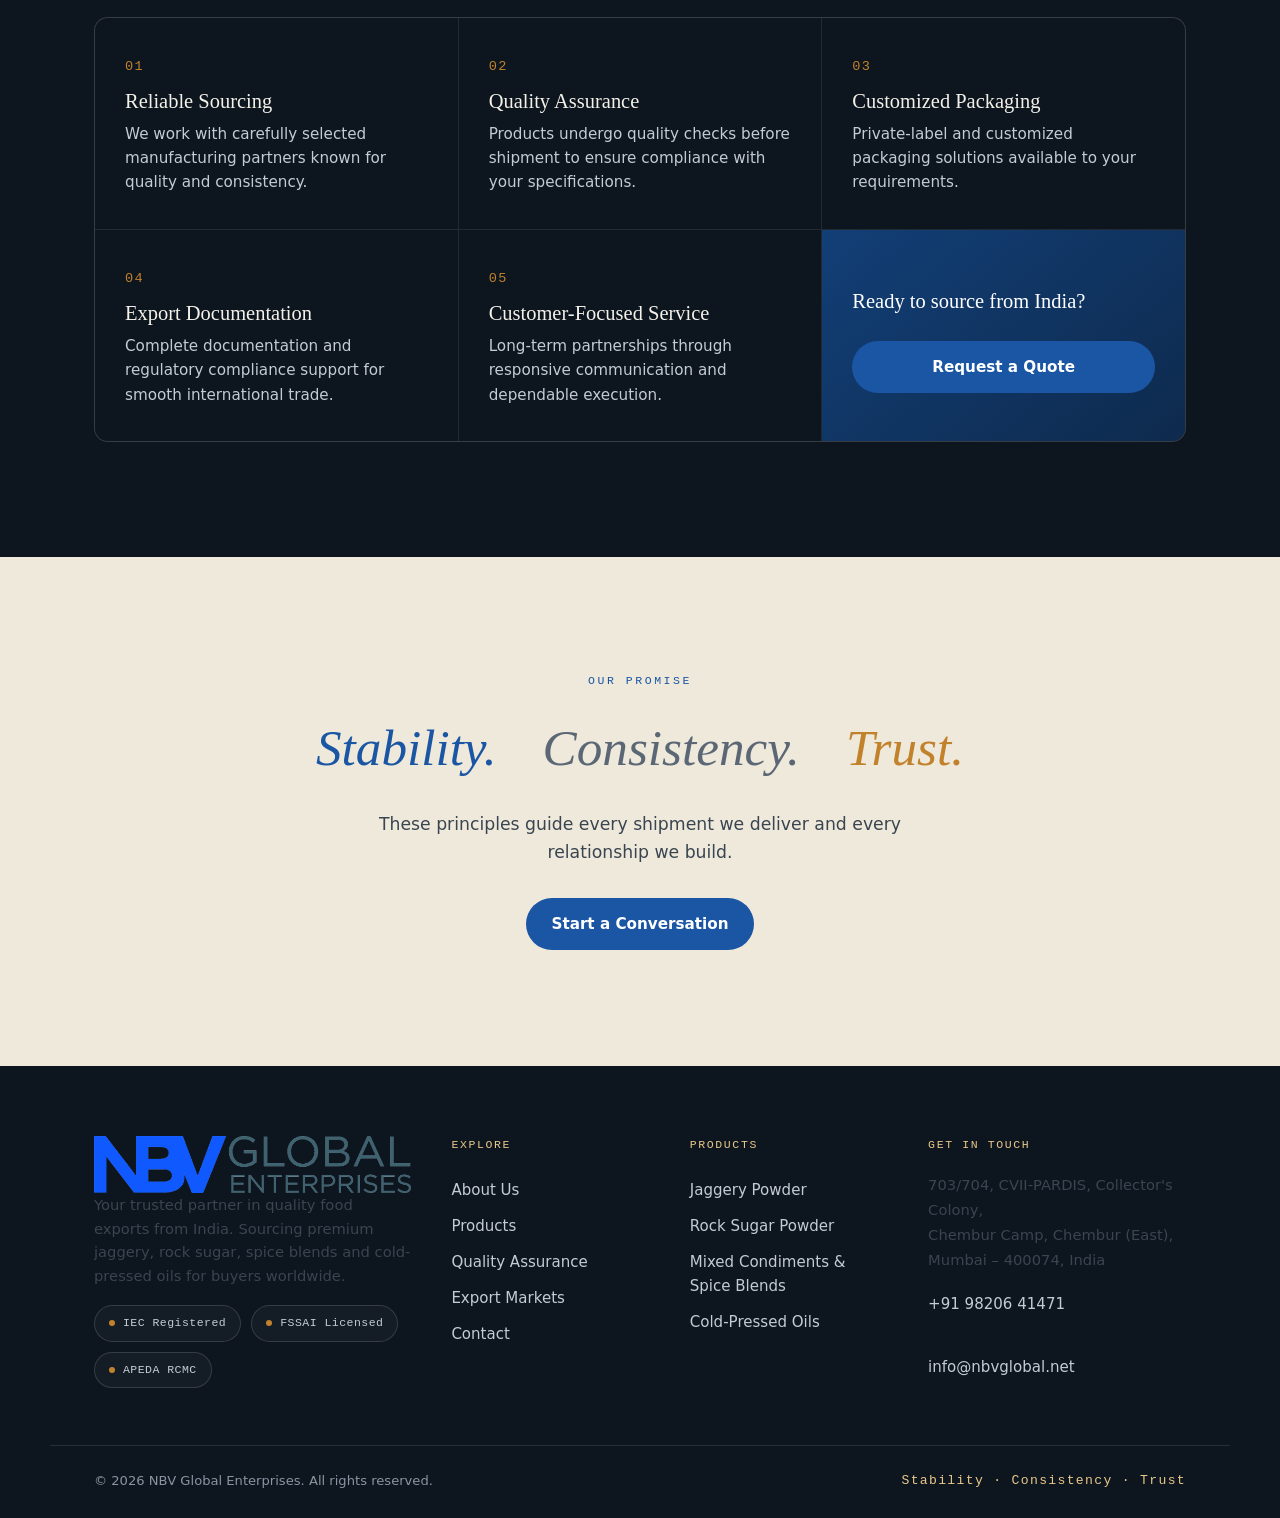
==== commit 3e9c380f: "Add files via upload" ====
--- a/index.html
+++ b/index.html
@@ -151,7 +151,7 @@
 </main><footer class="site-footer">
   <div class="wrap footer-grid">
     <div class="foot-brand">
-      <div class="foot-word">NBV <span>Global Enterprises</span></div>
+      <img src="assets/logo.png" alt="NBV Global Enterprises" class="foot-logo">
       <p>Your trusted partner in quality food exports from India. Sourcing premium jaggery, rock sugar, spice blends and cold-pressed oils for buyers worldwide.</p>
       <div class="cert-strip">
         <a class="cert-badge" href="quality.html#certifications"><span class="dot"></span>IEC Registered
--- a/assets/styles.css
+++ b/assets/styles.css
@@ -93,8 +93,8 @@
 .site-header.scrolled .header-inner{padding:10px 0}
 .brand{display:flex;align-items:center;position:relative}
 /* logo: always dark version on light header; scales down on mobile */
-.brand img{height:clamp(42px,5.6vw,58px);width:auto;transition:.3s}
-.site-header.scrolled .brand img{height:clamp(40px,5.2vw,52px)}
+.brand img{height:clamp(50px,6.8vw,70px);width:auto;transition:.3s}
+.site-header.scrolled .brand img{height:clamp(48px,6.3vw,63px)}
 .logo-light{display:none}
 .logo-dark{opacity:1}
 .nav{margin-left:auto}
@@ -380,6 +380,7 @@
   .prod-row .prod-row-img,.prod-row.reverse .prod-row-img{order:-1}
   .footer-grid{grid-template-columns:1fr 1fr}
   .two-col-media{max-width:440px}
+  .brand img{margin-left:12px}
 }
 @media (max-width:600px){
   .prod-grid,.why-grid,.val-grid,.specs-grid,.steps,.market-grid,.row2,.footer-grid{grid-template-columns:1fr}
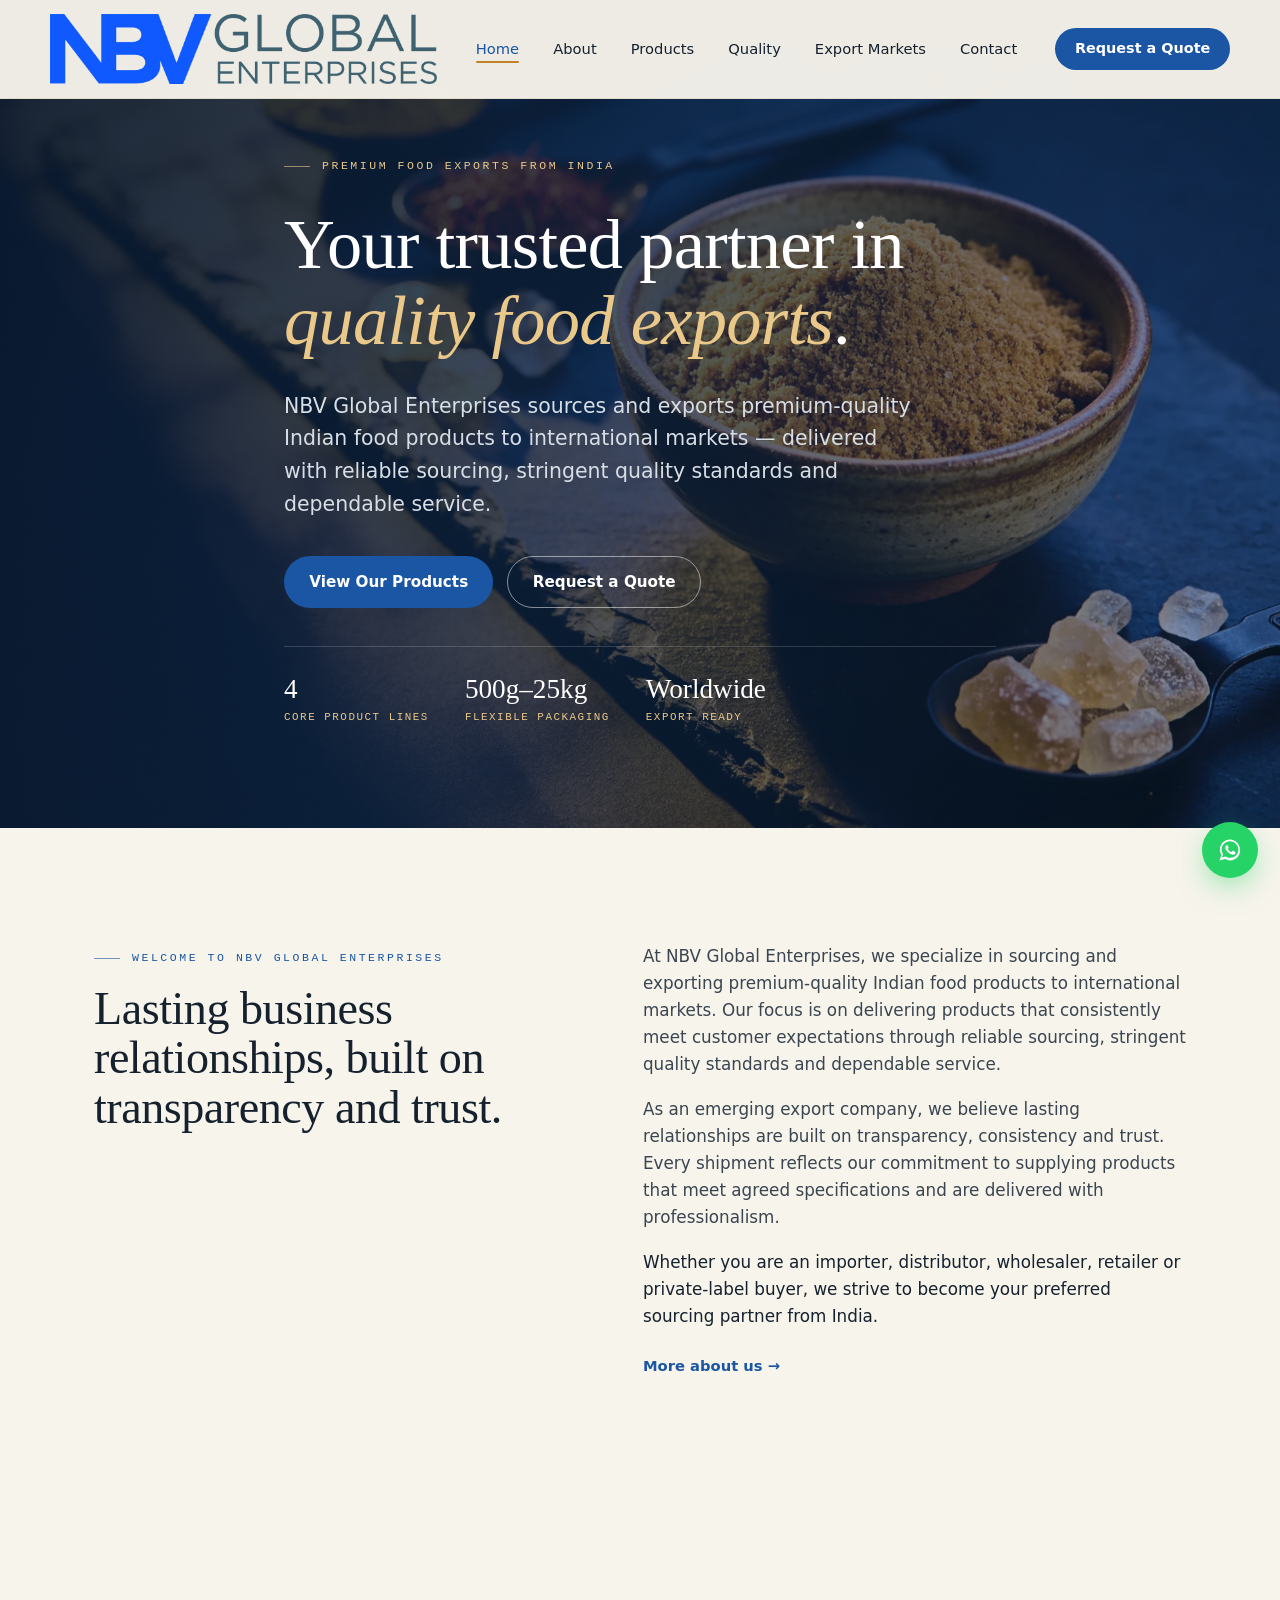
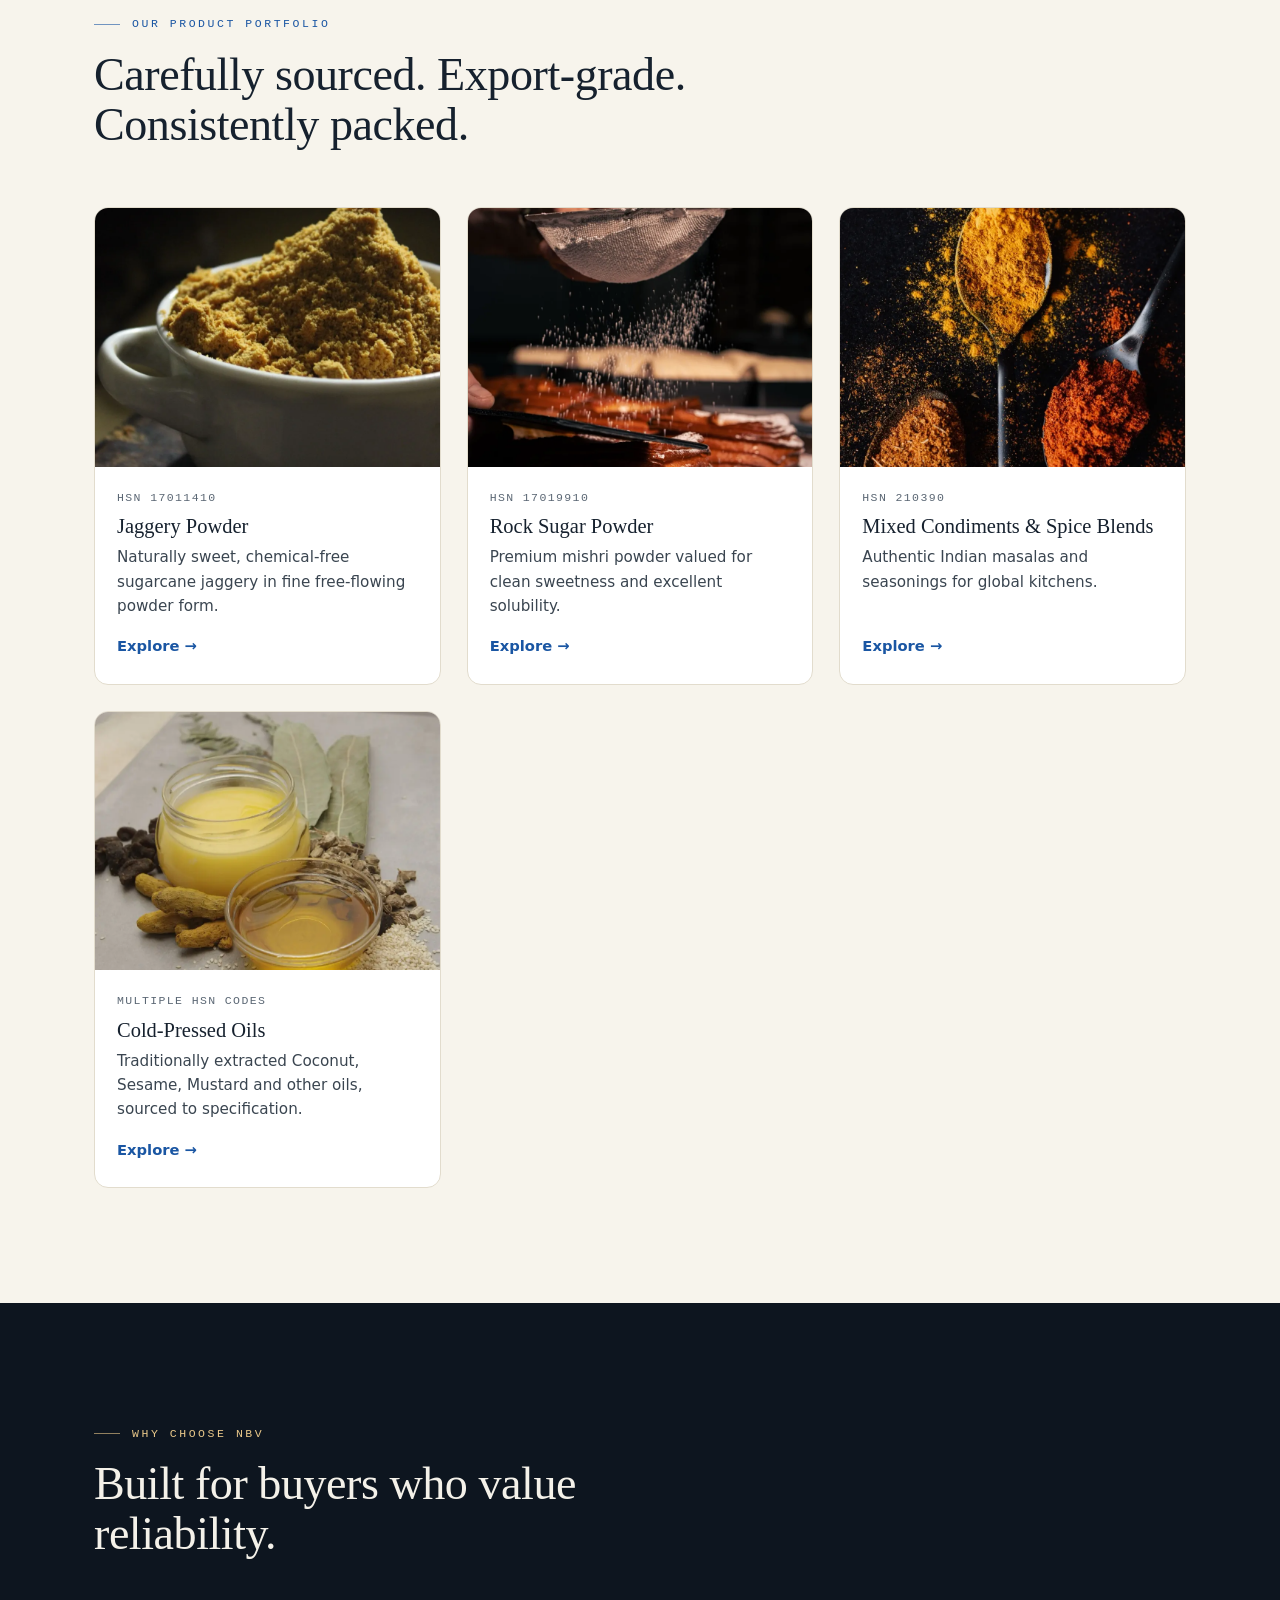
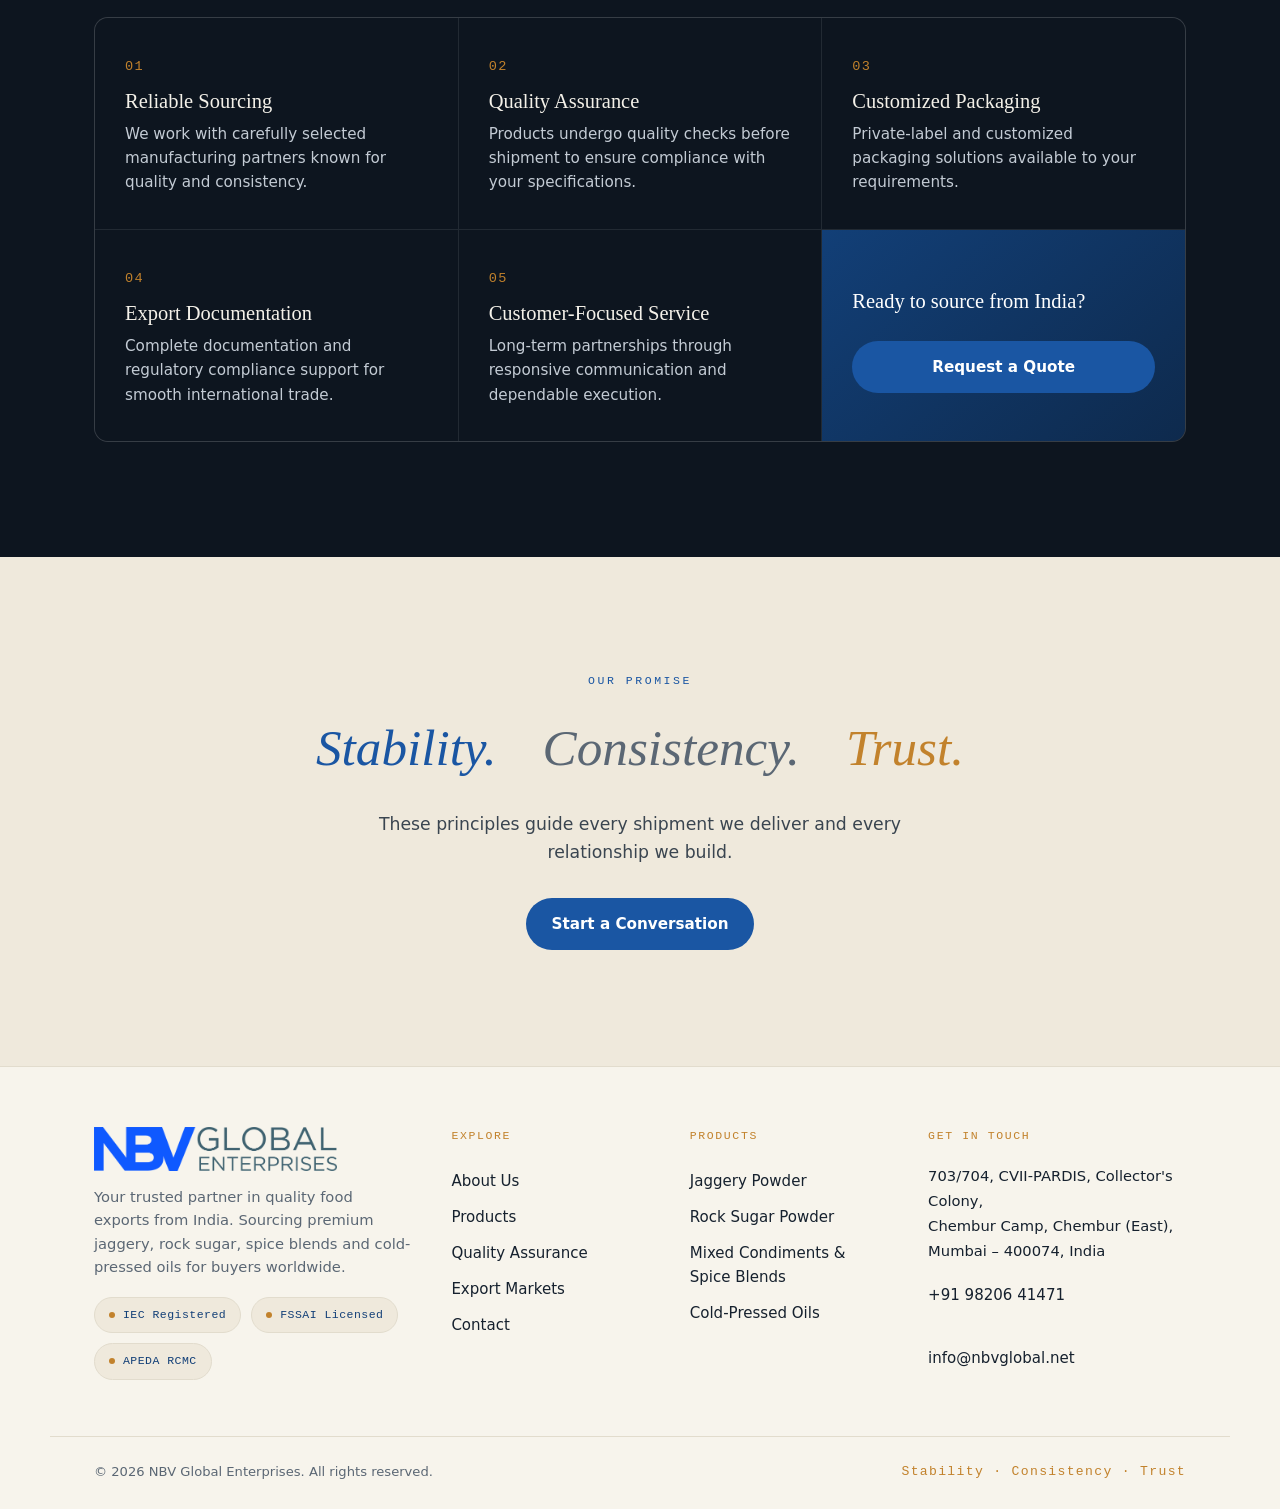
==== commit a2de54a2: "Add files via upload" ====
--- a/index.html
+++ b/index.html
@@ -5,6 +5,51 @@
 <meta name="viewport" content="width=device-width, initial-scale=1">
 <title>Home · NBV Global Enterprises</title>
 <meta name="description" content="NBV Global Enterprises exports premium Indian food products — jaggery powder, rock sugar and spice blends — to buyers worldwide.">
+    <link rel="canonical" href="https://nbvglobal.net.in/">
+    <link rel="icon" type="image/x-icon" href="/favicon.ico">
+    <link rel="icon" type="image/png" sizes="32x32" href="/assets/favicon-32.png">
+    <link rel="icon" type="image/png" sizes="16x16" href="/assets/favicon-16.png">
+    <link rel="apple-touch-icon" sizes="180x180" href="/assets/apple-touch-icon.png">
+    <meta property="og:type" content="website">
+    <meta property="og:site_name" content="NBV Global Enterprises">
+    <meta property="og:title" content="NBV Global Enterprises — Indian Food Exporter | Jaggery, Rock Sugar, Spices & Oils">
+    <meta property="og:description" content="NBV Global Enterprises exports premium Indian food products — jaggery powder, rock sugar and spice blends — to buyers worldwide.">
+    <meta property="og:url" content="https://nbvglobal.net.in/">
+    <meta property="og:image" content="https://nbvglobal.net.in/assets/brand.jpg">
+    <meta property="og:locale" content="en_IN">
+    <meta name="twitter:card" content="summary_large_image">
+    <meta name="twitter:title" content="NBV Global Enterprises — Indian Food Exporter | Jaggery, Rock Sugar, Spices & Oils">
+    <meta name="twitter:description" content="NBV Global Enterprises exports premium Indian food products — jaggery powder, rock sugar and spice blends — to buyers worldwide.">
+    <meta name="twitter:image" content="https://nbvglobal.net.in/assets/brand.jpg">
+    <script type="application/ld+json">{
+  "@context": "https://schema.org",
+  "@type": "Organization",
+  "@id": "https://nbvglobal.net.in/#organization",
+  "name": "NBV Global Enterprises",
+  "url": "https://nbvglobal.net.in",
+  "logo": "https://nbvglobal.net.in/assets/logo.png",
+  "image": "https://nbvglobal.net.in/assets/brand.jpg",
+  "description": "Merchant exporter of jaggery powder, rock sugar powder, mixed condiments & spice blends, and cold-pressed oils from Mumbai, India.",
+  "address": {
+    "@type": "PostalAddress",
+    "streetAddress": "703/704, CVII-PARDIS, Collector's Colony, Chembur Camp, Chembur (East)",
+    "addressLocality": "Mumbai",
+    "addressRegion": "Maharashtra",
+    "postalCode": "400074",
+    "addressCountry": "IN"
+  },
+  "telephone": "+91-98206-41471",
+  "email": "info@nbvglobal.net",
+  "areaServed": "World",
+  "knowsAbout": [
+    "Jaggery Powder",
+    "Rock Sugar Powder",
+    "Mixed Condiments",
+    "Spice Blends",
+    "Cold-Pressed Oils",
+    "Food Export"
+  ]
+}</script>
 <link rel="preconnect" href="https://fonts.googleapis.com">
 <link rel="preconnect" href="https://fonts.gstatic.com" crossorigin>
 <link href="https://fonts.googleapis.com/css2?family=Newsreader:ital,opsz,wght@0,6..72,400;0,6..72,500;0,6..72,600;1,6..72,400;1,6..72,500&family=Hanken+Grotesk:wght@400;500;600;700&family=IBM+Plex+Mono:wght@400;500;600&display=swap" rel="stylesheet">
--- a/assets/styles.css
+++ b/assets/styles.css
@@ -298,8 +298,8 @@
 
 /* ---------- Footer ---------- */
 .cert-strip{display:flex;flex-wrap:wrap;gap:10px;margin-top:18px}
-.cert-badge{position:relative;display:flex;align-items:center;gap:8px;font-family:var(--mono);font-size:.72rem;letter-spacing:.04em;color:#c3cbd4;padding:8px 14px;border:1px solid rgba(255,255,255,.14);border-radius:100px;background:rgba(255,255,255,.03);text-decoration:none;cursor:pointer;transition:.25s var(--ease)}
-.cert-badge:hover{border-color:var(--amber-soft);color:#fff;background:rgba(255,255,255,.07)}
+.cert-badge{position:relative;display:flex;align-items:center;gap:8px;font-family:var(--mono);font-size:.72rem;letter-spacing:.04em;color:var(--blue-deep);padding:8px 14px;border:1px solid var(--line);border-radius:100px;background:var(--paper-2);text-decoration:none;cursor:pointer;transition:.25s var(--ease)}
+.cert-badge:hover{border-color:var(--amber);color:var(--ink);background:#fff}
 .cert-badge .dot{width:6px;height:6px;border-radius:50%;background:var(--amber);flex-shrink:0}
 
 /* Hover preview popup on footer cert badges */
@@ -344,18 +344,17 @@
 .cert-card .cert-valid{font-family:var(--mono);font-size:.72rem;letter-spacing:.06em;text-transform:uppercase;color:var(--slate);margin-top:.6rem;display:block}
 @media (max-width:860px){.cert-grid{grid-template-columns:1fr}}
 
-.site-footer{background:var(--ink-2);color:#c3cbd4;padding:70px 0 30px}
-.footer-grid{display:grid;grid-template-columns:1.6fr 1fr 1fr 1.3fr;gap:40px;padding-bottom:44px;border-bottom:1px solid rgba(255,255,255,.1)}
-.foot-word{font-family:var(--serif);font-size:1.5rem;color:#fff;margin-bottom:.8rem;font-weight:500}
-.foot-word span{color:var(--amber-soft);font-style:italic;font-size:1.1rem}
-.foot-brand p{font-size:.92rem;max-width:34ch}
-.foot-col h4{font-family:var(--mono);font-size:.72rem;letter-spacing:.14em;text-transform:uppercase;color:var(--amber-soft);margin-bottom:1.1rem;font-weight:500}
-.foot-col a{display:block;padding:6px 0;font-size:.94rem;color:#c3cbd4;transition:.2s}
-.foot-col a:hover{color:#fff;padding-left:5px}
-.foot-contact p{font-size:.92rem;margin-bottom:.9rem;line-height:1.7}
-.foot-contact a:hover{color:var(--amber-soft)}
-.foot-bottom{display:flex;justify-content:space-between;flex-wrap:wrap;gap:12px;padding-top:24px;font-size:.82rem;color:#8a95a1}
-.foot-tag{font-family:var(--mono);letter-spacing:.1em;color:var(--amber-soft)}
+.site-footer{background:var(--paper);color:var(--slate);padding:60px 0 30px;border-top:1px solid var(--line)}
+.footer-grid{display:grid;grid-template-columns:1.6fr 1fr 1fr 1.3fr;gap:40px;padding-bottom:44px;border-bottom:1px solid var(--line)}
+.foot-logo{height:44px;width:auto;margin-bottom:14px;display:block}
+.foot-brand p{font-size:.92rem;max-width:34ch;color:var(--slate)}
+.foot-col h4{font-family:var(--mono);font-size:.72rem;letter-spacing:.14em;text-transform:uppercase;color:var(--amber);margin-bottom:1.1rem;font-weight:500}
+.foot-col a{display:block;padding:6px 0;font-size:.94rem;color:var(--ink);transition:.2s}
+.foot-col a:hover{color:var(--blue);padding-left:5px}
+.foot-contact p{font-size:.92rem;margin-bottom:.9rem;line-height:1.7;color:var(--ink)}
+.foot-contact a:hover{color:var(--blue)}
+.foot-bottom{display:flex;justify-content:space-between;flex-wrap:wrap;gap:12px;padding-top:24px;font-size:.82rem;color:var(--slate)}
+.foot-tag{font-family:var(--mono);letter-spacing:.1em;color:var(--amber)}
 
 /* whatsapp */
 .whatsapp{position:fixed;right:22px;bottom:22px;z-index:80;width:56px;height:56px;border-radius:50%;background:#25d366;color:#fff;display:flex;align-items:center;justify-content:center;box-shadow:0 10px 30px -6px rgba(37,211,102,.6);transition:.3s var(--ease)}
